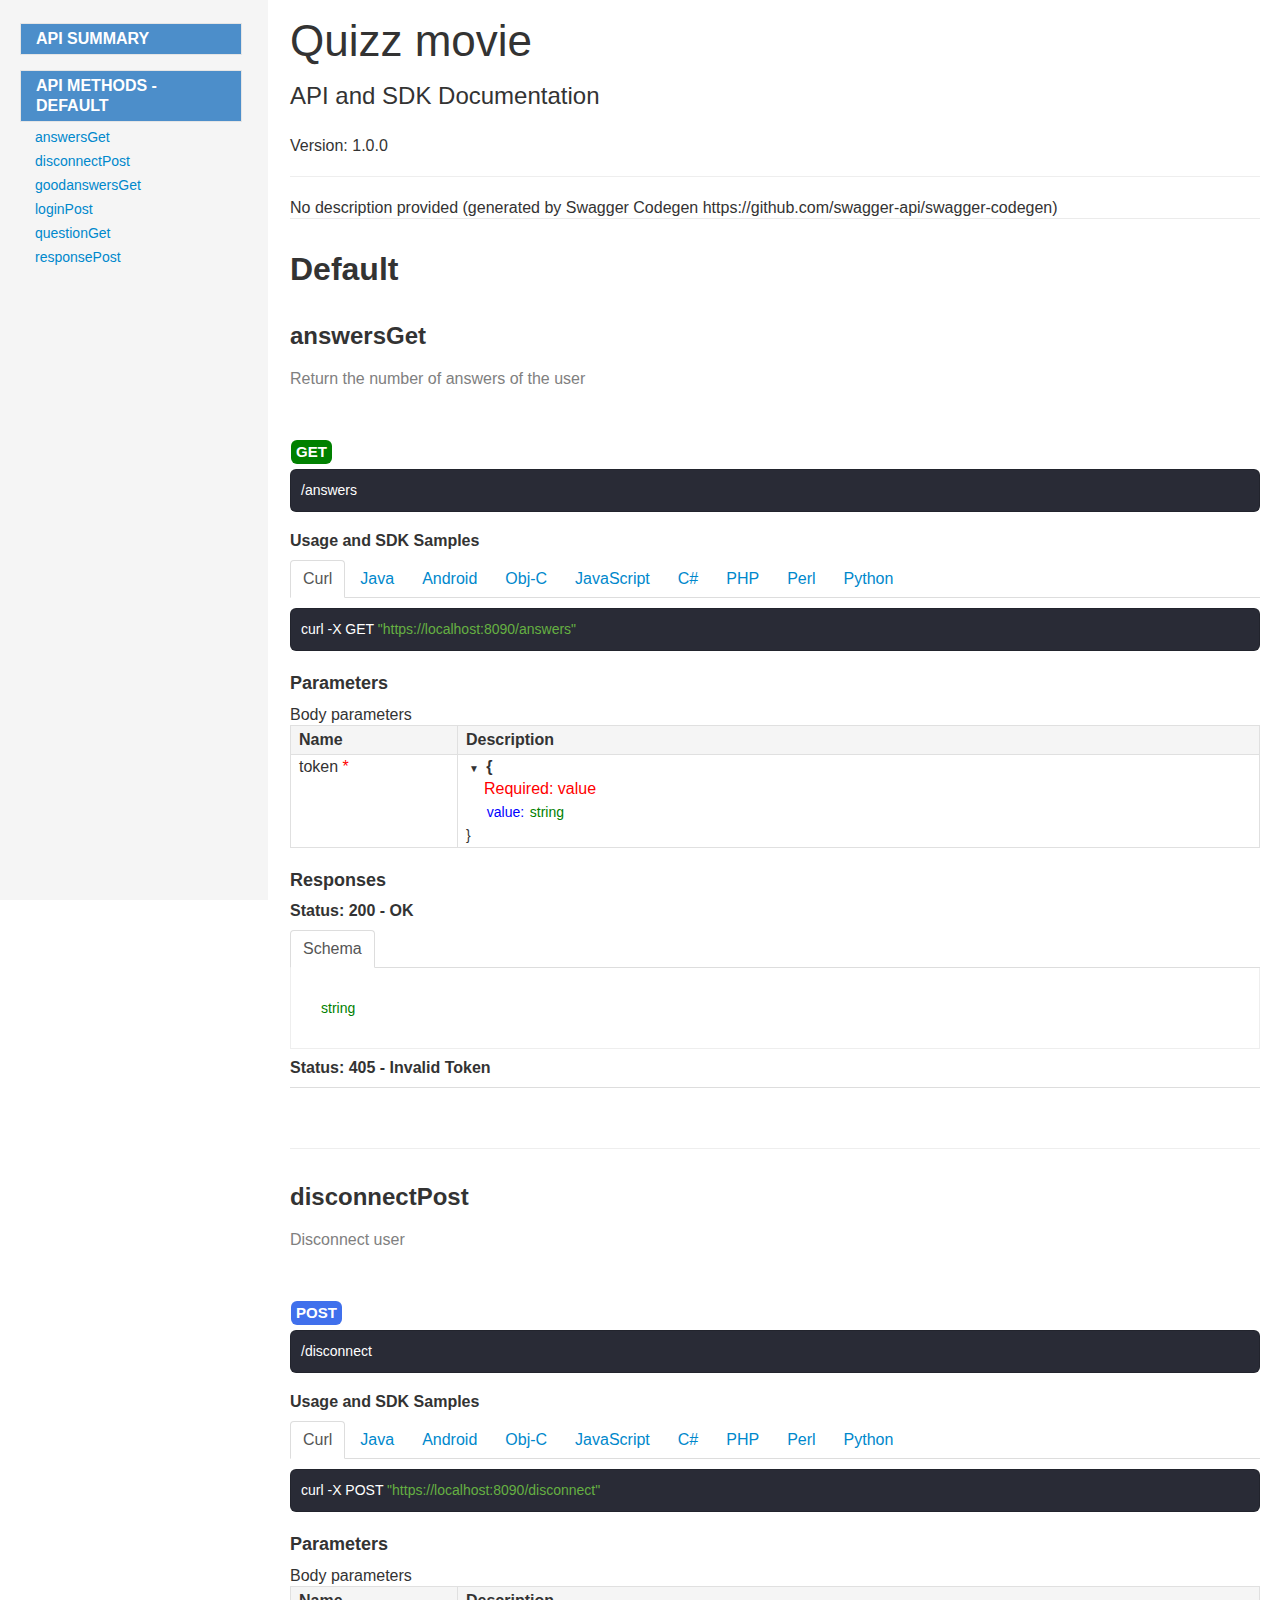
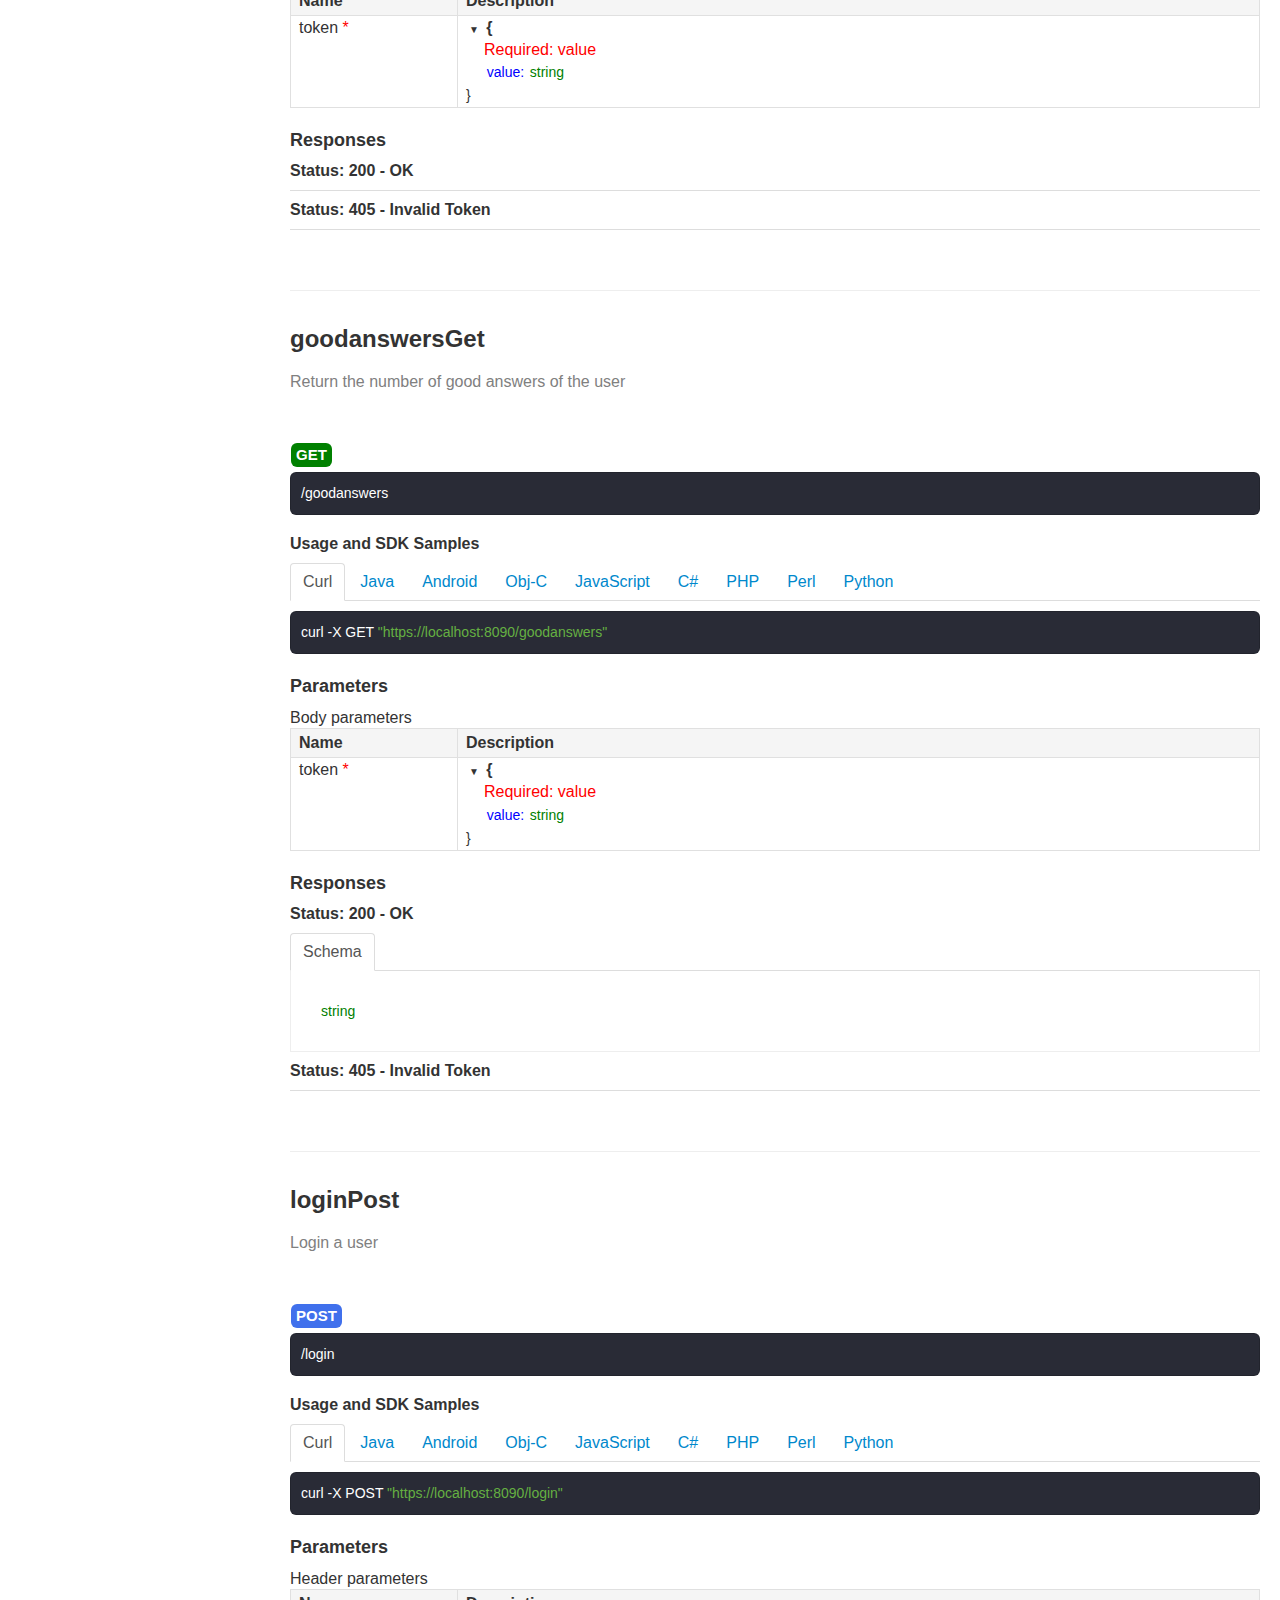
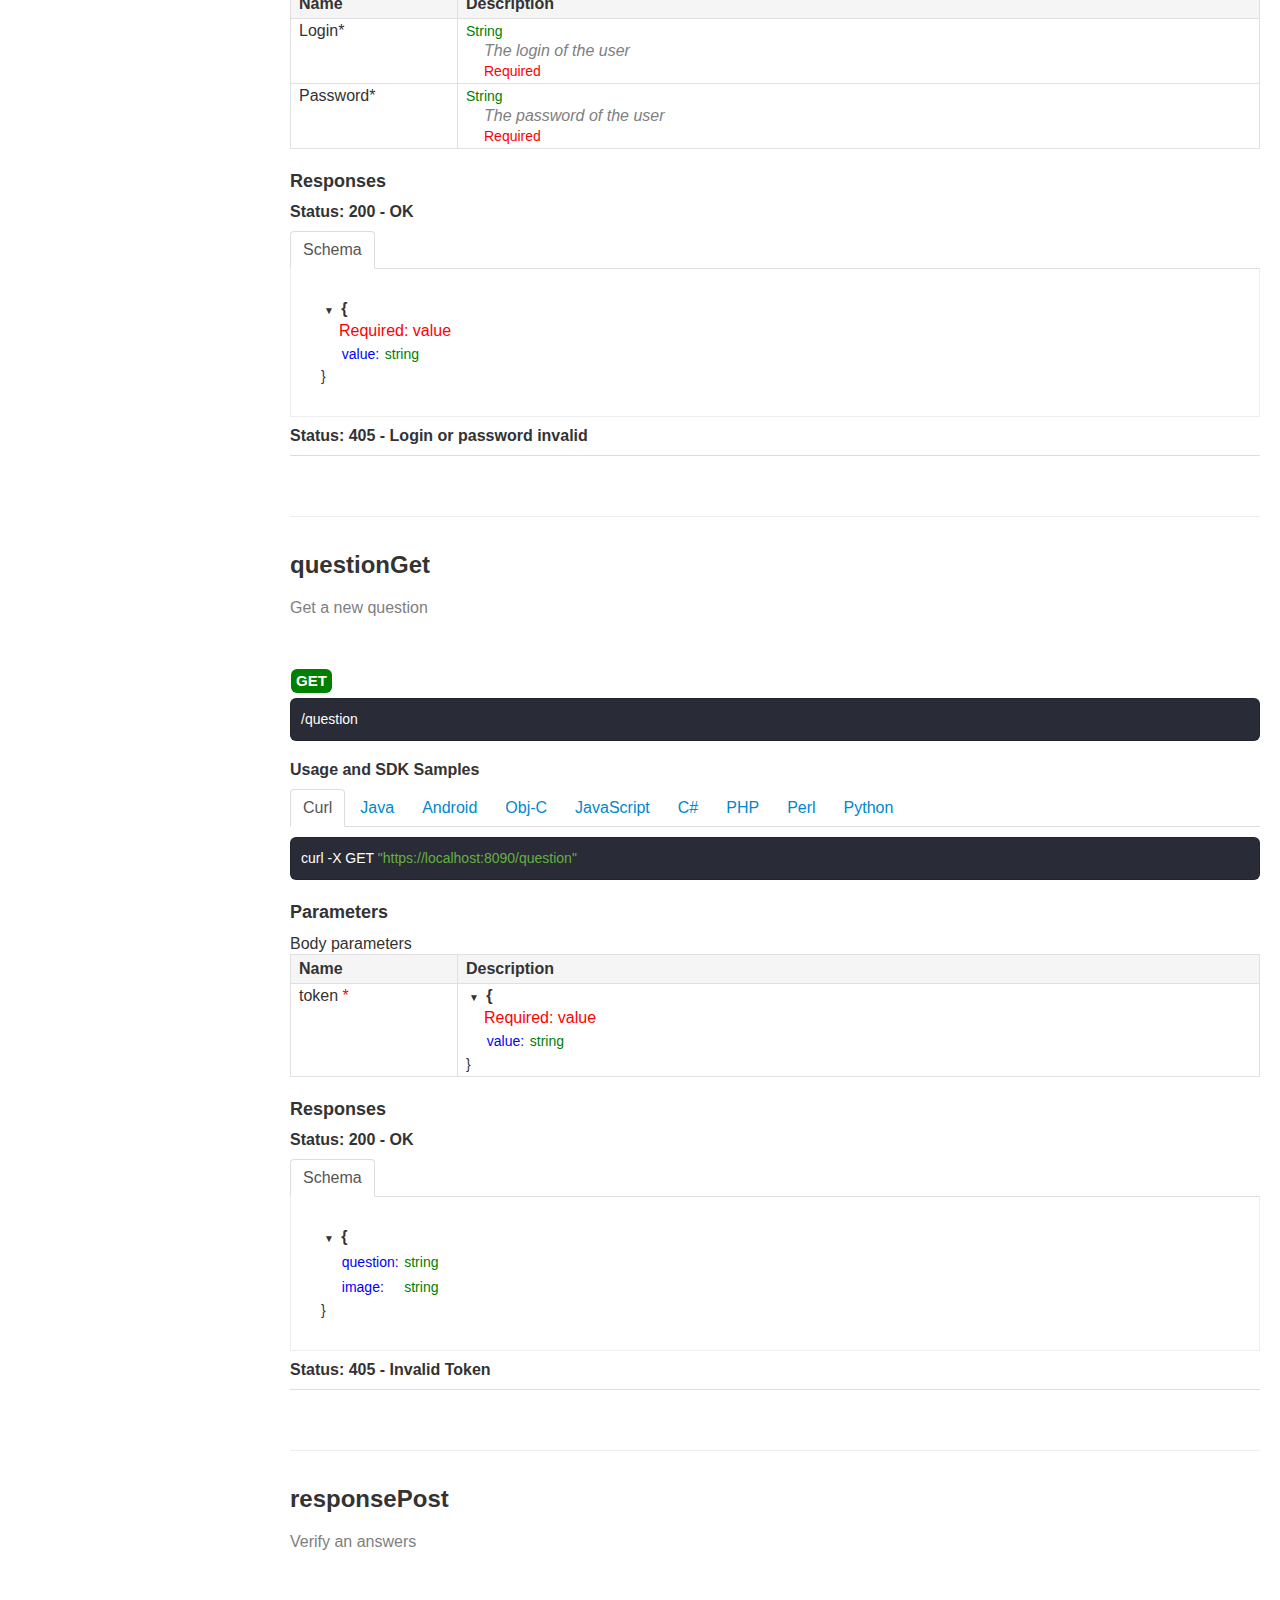
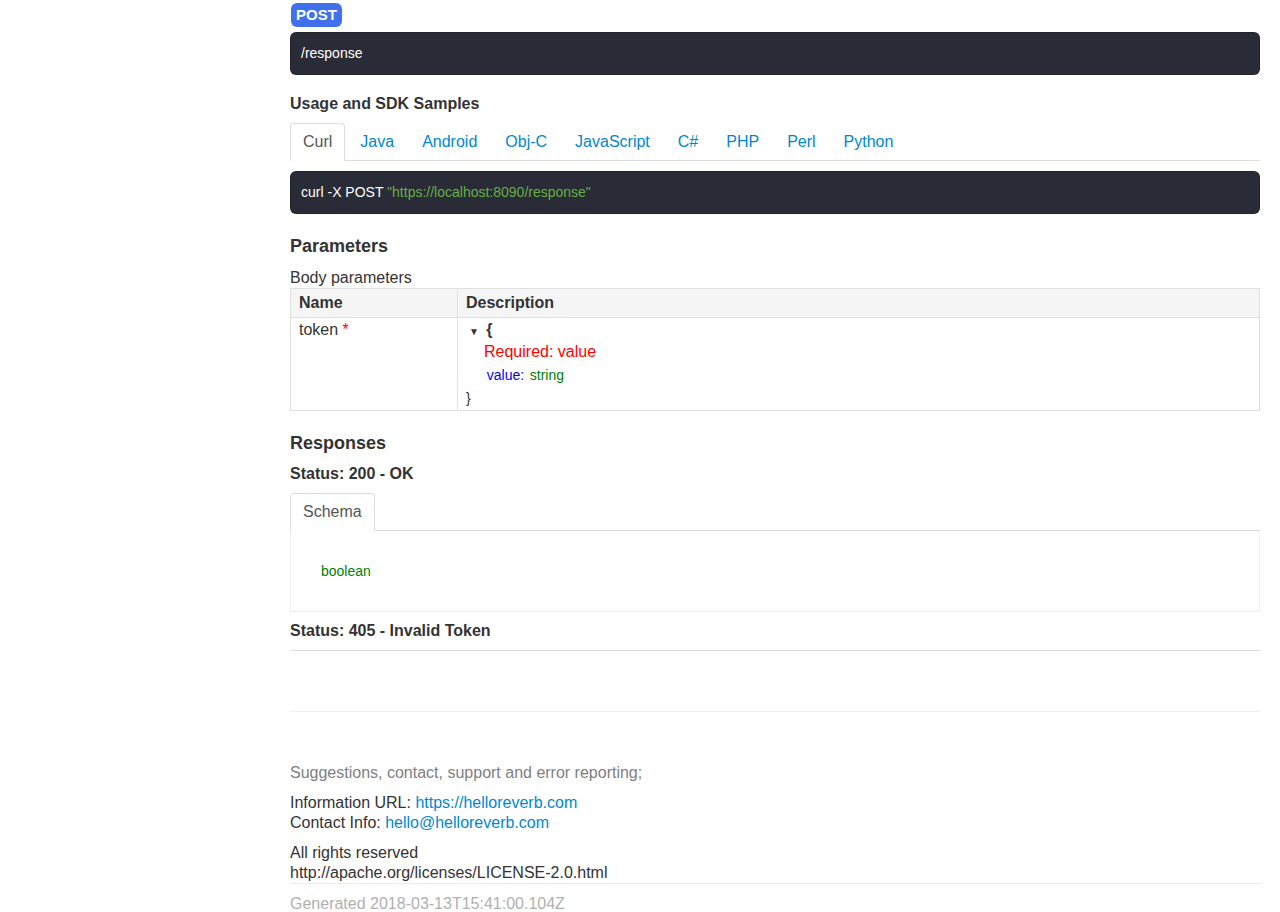
==== doc/index.html @ f4fa7714 "Deploy paul604/quiz-omdb to github.com/paul604/quiz-omdb.git:gh-pages" ====
<!DOCTYPE html>
<html>
<head>
  <meta http-equiv="X-UA-Compatible" content="IE=edge" />
  <title>Quizz movie</title>
  <meta name="viewport" content="width=device-width, initial-scale=1.0">
  <meta http-equiv="Content-Type" content="text/html; charset=UTF-8">
  <meta charset="UTF-8" />
  <script>
/*! jQuery v3.1.0 | (c) jQuery Foundation | jquery.org/license */
!function(a,b){"use strict";"object"==typeof module&&"object"==typeof module.exports?module.exports=a.document?b(a,!0):function(a){if(!a.document)throw new Error("jQuery requires a window with a document");return b(a)}:b(a)}("undefined"!=typeof window?window:this,function(a,b){"use strict";var c=[],d=a.document,e=Object.getPrototypeOf,f=c.slice,g=c.concat,h=c.push,i=c.indexOf,j={},k=j.toString,l=j.hasOwnProperty,m=l.toString,n=m.call(Object),o={};function p(a,b){b=b||d;var c=b.createElement("script");c.text=a,b.head.appendChild(c).parentNode.removeChild(c)}var q="3.1.0",r=function(a,b){return new r.fn.init(a,b)},s=/^[\s\uFEFF\xA0]+|[\s\uFEFF\xA0]+$/g,t=/^-ms-/,u=/-([a-z])/g,v=function(a,b){return b.toUpperCase()};r.fn=r.prototype={jquery:q,constructor:r,length:0,toArray:function(){return f.call(this)},get:function(a){return null!=a?a<0?this[a+this.length]:this[a]:f.call(this)},pushStack:function(a){var b=r.merge(this.constructor(),a);return b.prevObject=this,b},each:function(a){return r.each(this,a)},map:function(a){return this.pushStack(r.map(this,function(b,c){return a.call(b,c,b)}))},slice:function(){return this.pushStack(f.apply(this,arguments))},first:function(){return this.eq(0)},last:function(){return this.eq(-1)},eq:function(a){var b=this.length,c=+a+(a<0?b:0);return this.pushStack(c>=0&&c<b?[this[c]]:[])},end:function(){return this.prevObject||this.constructor()},push:h,sort:c.sort,splice:c.splice},r.extend=r.fn.extend=function(){var a,b,c,d,e,f,g=arguments[0]||{},h=1,i=arguments.length,j=!1;for("boolean"==typeof g&&(j=g,g=arguments[h]||{},h++),"object"==typeof g||r.isFunction(g)||(g={}),h===i&&(g=this,h--);h<i;h++)if(null!=(a=arguments[h]))for(b in a)c=g[b],d=a[b],g!==d&&(j&&d&&(r.isPlainObject(d)||(e=r.isArray(d)))?(e?(e=!1,f=c&&r.isArray(c)?c:[]):f=c&&r.isPlainObject(c)?c:{},g[b]=r.extend(j,f,d)):void 0!==d&&(g[b]=d));return g},r.extend({expando:"jQuery"+(q+Math.random()).replace(/\D/g,""),isReady:!0,error:function(a){throw new Error(a)},noop:function(){},isFunction:function(a){return"function"===r.type(a)},isArray:Array.isArray,isWindow:function(a){return null!=a&&a===a.window},isNumeric:function(a){var b=r.type(a);return("number"===b||"string"===b)&&!isNaN(a-parseFloat(a))},isPlainObject:function(a){var b,c;return!(!a||"[object Object]"!==k.call(a))&&(!(b=e(a))||(c=l.call(b,"constructor")&&b.constructor,"function"==typeof c&&m.call(c)===n))},isEmptyObject:function(a){var b;for(b in a)return!1;return!0},type:function(a){return null==a?a+"":"object"==typeof a||"function"==typeof a?j[k.call(a)]||"object":typeof a},globalEval:function(a){p(a)},camelCase:function(a){return a.replace(t,"ms-").replace(u,v)},nodeName:function(a,b){return a.nodeName&&a.nodeName.toLowerCase()===b.toLowerCase()},each:function(a,b){var c,d=0;if(w(a)){for(c=a.length;d<c;d++)if(b.call(a[d],d,a[d])===!1)break}else for(d in a)if(b.call(a[d],d,a[d])===!1)break;return a},trim:function(a){return null==a?"":(a+"").replace(s,"")},makeArray:function(a,b){var c=b||[];return null!=a&&(w(Object(a))?r.merge(c,"string"==typeof a?[a]:a):h.call(c,a)),c},inArray:function(a,b,c){return null==b?-1:i.call(b,a,c)},merge:function(a,b){for(var c=+b.length,d=0,e=a.length;d<c;d++)a[e++]=b[d];return a.length=e,a},grep:function(a,b,c){for(var d,e=[],f=0,g=a.length,h=!c;f<g;f++)d=!b(a[f],f),d!==h&&e.push(a[f]);return e},map:function(a,b,c){var d,e,f=0,h=[];if(w(a))for(d=a.length;f<d;f++)e=b(a[f],f,c),null!=e&&h.push(e);else for(f in a)e=b(a[f],f,c),null!=e&&h.push(e);return g.apply([],h)},guid:1,proxy:function(a,b){var c,d,e;if("string"==typeof b&&(c=a[b],b=a,a=c),r.isFunction(a))return d=f.call(arguments,2),e=function(){return a.apply(b||this,d.concat(f.call(arguments)))},e.guid=a.guid=a.guid||r.guid++,e},now:Date.now,support:o}),"function"==typeof Symbol&&(r.fn[Symbol.iterator]=c[Symbol.iterator]),r.each("Boolean Number String Function Array Date RegExp Object Error Symbol".split(" "),function(a,b){j["[object "+b+"]"]=b.toLowerCase()});function w(a){var b=!!a&&"length"in a&&a.length,c=r.type(a);return"function"!==c&&!r.isWindow(a)&&("array"===c||0===b||"number"==typeof b&&b>0&&b-1 in a)}var x=function(a){var b,c,d,e,f,g,h,i,j,k,l,m,n,o,p,q,r,s,t,u="sizzle"+1*new Date,v=a.document,w=0,x=0,y=ha(),z=ha(),A=ha(),B=function(a,b){return a===b&&(l=!0),0},C={}.hasOwnProperty,D=[],E=D.pop,F=D.push,G=D.push,H=D.slice,I=function(a,b){for(var c=0,d=a.length;c<d;c++)if(a[c]===b)return c;return-1},J="checked|selected|async|autofocus|autoplay|controls|defer|disabled|hidden|ismap|loop|multiple|open|readonly|required|scoped",K="[\\x20\\t\\r\\n\\f]",L="(?:\\\\.|[\\w-]|[^\0-\\xa0])+",M="\\["+K+"*("+L+")(?:"+K+"*([*^$|!~]?=)"+K+"*(?:'((?:\\\\.|[^\\\\'])*)'|\"((?:\\\\.|[^\\\\\"])*)\"|("+L+"))|)"+K+"*\\]",N=":("+L+")(?:\\((('((?:\\\\.|[^\\\\'])*)'|\"((?:\\\\.|[^\\\\\"])*)\")|((?:\\\\.|[^\\\\()[\\]]|"+M+")*)|.*)\\)|)",O=new RegExp(K+"+","g"),P=new RegExp("^"+K+"+|((?:^|[^\\\\])(?:\\\\.)*)"+K+"+$","g"),Q=new RegExp("^"+K+"*,"+K+"*"),R=new RegExp("^"+K+"*([>+~]|"+K+")"+K+"*"),S=new RegExp("="+K+"*([^\\]'\"]*?)"+K+"*\\]","g"),T=new RegExp(N),U=new RegExp("^"+L+"$"),V={ID:new RegExp("^#("+L+")"),CLASS:new RegExp("^\\.("+L+")"),TAG:new RegExp("^("+L+"|[*])"),ATTR:new RegExp("^"+M),PSEUDO:new RegExp("^"+N),CHILD:new RegExp("^:(only|first|last|nth|nth-last)-(child|of-type)(?:\\("+K+"*(even|odd|(([+-]|)(\\d*)n|)"+K+"*(?:([+-]|)"+K+"*(\\d+)|))"+K+"*\\)|)","i"),bool:new RegExp("^(?:"+J+")$","i"),needsContext:new RegExp("^"+K+"*[>+~]|:(even|odd|eq|gt|lt|nth|first|last)(?:\\("+K+"*((?:-\\d)?\\d*)"+K+"*\\)|)(?=[^-]|$)","i")},W=/^(?:input|select|textarea|button)$/i,X=/^h\d$/i,Y=/^[^{]+\{\s*\[native \w/,Z=/^(?:#([\w-]+)|(\w+)|\.([\w-]+))$/,$=/[+~]/,_=new RegExp("\\\\([\\da-f]{1,6}"+K+"?|("+K+")|.)","ig"),aa=function(a,b,c){var d="0x"+b-65536;return d!==d||c?b:d<0?String.fromCharCode(d+65536):String.fromCharCode(d>>10|55296,1023&d|56320)},ba=/([\0-\x1f\x7f]|^-?\d)|^-$|[^\x80-\uFFFF\w-]/g,ca=function(a,b){return b?"\0"===a?"\ufffd":a.slice(0,-1)+"\\"+a.charCodeAt(a.length-1).toString(16)+" ":"\\"+a},da=function(){m()},ea=ta(function(a){return a.disabled===!0},{dir:"parentNode",next:"legend"});try{G.apply(D=H.call(v.childNodes),v.childNodes),D[v.childNodes.length].nodeType}catch(fa){G={apply:D.length?function(a,b){F.apply(a,H.call(b))}:function(a,b){var c=a.length,d=0;while(a[c++]=b[d++]);a.length=c-1}}}function ga(a,b,d,e){var f,h,j,k,l,o,r,s=b&&b.ownerDocument,w=b?b.nodeType:9;if(d=d||[],"string"!=typeof a||!a||1!==w&&9!==w&&11!==w)return d;if(!e&&((b?b.ownerDocument||b:v)!==n&&m(b),b=b||n,p)){if(11!==w&&(l=Z.exec(a)))if(f=l[1]){if(9===w){if(!(j=b.getElementById(f)))return d;if(j.id===f)return d.push(j),d}else if(s&&(j=s.getElementById(f))&&t(b,j)&&j.id===f)return d.push(j),d}else{if(l[2])return G.apply(d,b.getElementsByTagName(a)),d;if((f=l[3])&&c.getElementsByClassName&&b.getElementsByClassName)return G.apply(d,b.getElementsByClassName(f)),d}if(c.qsa&&!A[a+" "]&&(!q||!q.test(a))){if(1!==w)s=b,r=a;else if("object"!==b.nodeName.toLowerCase()){(k=b.getAttribute("id"))?k=k.replace(ba,ca):b.setAttribute("id",k=u),o=g(a),h=o.length;while(h--)o[h]="#"+k+" "+sa(o[h]);r=o.join(","),s=$.test(a)&&qa(b.parentNode)||b}if(r)try{return G.apply(d,s.querySelectorAll(r)),d}catch(x){}finally{k===u&&b.removeAttribute("id")}}}return i(a.replace(P,"$1"),b,d,e)}function ha(){var a=[];function b(c,e){return a.push(c+" ")>d.cacheLength&&delete b[a.shift()],b[c+" "]=e}return b}function ia(a){return a[u]=!0,a}function ja(a){var b=n.createElement("fieldset");try{return!!a(b)}catch(c){return!1}finally{b.parentNode&&b.parentNode.removeChild(b),b=null}}function ka(a,b){var c=a.split("|"),e=c.length;while(e--)d.attrHandle[c[e]]=b}function la(a,b){var c=b&&a,d=c&&1===a.nodeType&&1===b.nodeType&&a.sourceIndex-b.sourceIndex;if(d)return d;if(c)while(c=c.nextSibling)if(c===b)return-1;return a?1:-1}function ma(a){return function(b){var c=b.nodeName.toLowerCase();return"input"===c&&b.type===a}}function na(a){return function(b){var c=b.nodeName.toLowerCase();return("input"===c||"button"===c)&&b.type===a}}function oa(a){return function(b){return"label"in b&&b.disabled===a||"form"in b&&b.disabled===a||"form"in b&&b.disabled===!1&&(b.isDisabled===a||b.isDisabled!==!a&&("label"in b||!ea(b))!==a)}}function pa(a){return ia(function(b){return b=+b,ia(function(c,d){var e,f=a([],c.length,b),g=f.length;while(g--)c[e=f[g]]&&(c[e]=!(d[e]=c[e]))})})}function qa(a){return a&&"undefined"!=typeof a.getElementsByTagName&&a}c=ga.support={},f=ga.isXML=function(a){var b=a&&(a.ownerDocument||a).documentElement;return!!b&&"HTML"!==b.nodeName},m=ga.setDocument=function(a){var b,e,g=a?a.ownerDocument||a:v;return g!==n&&9===g.nodeType&&g.documentElement?(n=g,o=n.documentElement,p=!f(n),v!==n&&(e=n.defaultView)&&e.top!==e&&(e.addEventListener?e.addEventListener("unload",da,!1):e.attachEvent&&e.attachEvent("onunload",da)),c.attributes=ja(function(a){return a.className="i",!a.getAttribute("className")}),c.getElementsByTagName=ja(function(a){return a.appendChild(n.createComment("")),!a.getElementsByTagName("*").length}),c.getElementsByClassName=Y.test(n.getElementsByClassName),c.getById=ja(function(a){return o.appendChild(a).id=u,!n.getElementsByName||!n.getElementsByName(u).length}),c.getById?(d.find.ID=function(a,b){if("undefined"!=typeof b.getElementById&&p){var c=b.getElementById(a);return c?[c]:[]}},d.filter.ID=function(a){var b=a.replace(_,aa);return function(a){return a.getAttribute("id")===b}}):(delete d.find.ID,d.filter.ID=function(a){var b=a.replace(_,aa);return function(a){var c="undefined"!=typeof a.getAttributeNode&&a.getAttributeNode("id");return c&&c.value===b}}),d.find.TAG=c.getElementsByTagName?function(a,b){return"undefined"!=typeof b.getElementsByTagName?b.getElementsByTagName(a):c.qsa?b.querySelectorAll(a):void 0}:function(a,b){var c,d=[],e=0,f=b.getElementsByTagName(a);if("*"===a){while(c=f[e++])1===c.nodeType&&d.push(c);return d}return f},d.find.CLASS=c.getElementsByClassName&&function(a,b){if("undefined"!=typeof b.getElementsByClassName&&p)return b.getElementsByClassName(a)},r=[],q=[],(c.qsa=Y.test(n.querySelectorAll))&&(ja(function(a){o.appendChild(a).innerHTML="<a id='"+u+"'></a><select id='"+u+"-\r\\' msallowcapture=''><option selected=''></option></select>",a.querySelectorAll("[msallowcapture^='']").length&&q.push("[*^$]="+K+"*(?:''|\"\")"),a.querySelectorAll("[selected]").length||q.push("\\["+K+"*(?:value|"+J+")"),a.querySelectorAll("[id~="+u+"-]").length||q.push("~="),a.querySelectorAll(":checked").length||q.push(":checked"),a.querySelectorAll("a#"+u+"+*").length||q.push(".#.+[+~]")}),ja(function(a){a.innerHTML="<a href='' disabled='disabled'></a><select disabled='disabled'><option/></select>";var b=n.createElement("input");b.setAttribute("type","hidden"),a.appendChild(b).setAttribute("name","D"),a.querySelectorAll("[name=d]").length&&q.push("name"+K+"*[*^$|!~]?="),2!==a.querySelectorAll(":enabled").length&&q.push(":enabled",":disabled"),o.appendChild(a).disabled=!0,2!==a.querySelectorAll(":disabled").length&&q.push(":enabled",":disabled"),a.querySelectorAll("*,:x"),q.push(",.*:")})),(c.matchesSelector=Y.test(s=o.matches||o.webkitMatchesSelector||o.mozMatchesSelector||o.oMatchesSelector||o.msMatchesSelector))&&ja(function(a){c.disconnectedMatch=s.call(a,"*"),s.call(a,"[s!='']:x"),r.push("!=",N)}),q=q.length&&new RegExp(q.join("|")),r=r.length&&new RegExp(r.join("|")),b=Y.test(o.compareDocumentPosition),t=b||Y.test(o.contains)?function(a,b){var c=9===a.nodeType?a.documentElement:a,d=b&&b.parentNode;return a===d||!(!d||1!==d.nodeType||!(c.contains?c.contains(d):a.compareDocumentPosition&&16&a.compareDocumentPosition(d)))}:function(a,b){if(b)while(b=b.parentNode)if(b===a)return!0;return!1},B=b?function(a,b){if(a===b)return l=!0,0;var d=!a.compareDocumentPosition-!b.compareDocumentPosition;return d?d:(d=(a.ownerDocument||a)===(b.ownerDocument||b)?a.compareDocumentPosition(b):1,1&d||!c.sortDetached&&b.compareDocumentPosition(a)===d?a===n||a.ownerDocument===v&&t(v,a)?-1:b===n||b.ownerDocument===v&&t(v,b)?1:k?I(k,a)-I(k,b):0:4&d?-1:1)}:function(a,b){if(a===b)return l=!0,0;var c,d=0,e=a.parentNode,f=b.parentNode,g=[a],h=[b];if(!e||!f)return a===n?-1:b===n?1:e?-1:f?1:k?I(k,a)-I(k,b):0;if(e===f)return la(a,b);c=a;while(c=c.parentNode)g.unshift(c);c=b;while(c=c.parentNode)h.unshift(c);while(g[d]===h[d])d++;return d?la(g[d],h[d]):g[d]===v?-1:h[d]===v?1:0},n):n},ga.matches=function(a,b){return ga(a,null,null,b)},ga.matchesSelector=function(a,b){if((a.ownerDocument||a)!==n&&m(a),b=b.replace(S,"='$1']"),c.matchesSelector&&p&&!A[b+" "]&&(!r||!r.test(b))&&(!q||!q.test(b)))try{var d=s.call(a,b);if(d||c.disconnectedMatch||a.document&&11!==a.document.nodeType)return d}catch(e){}return ga(b,n,null,[a]).length>0},ga.contains=function(a,b){return(a.ownerDocument||a)!==n&&m(a),t(a,b)},ga.attr=function(a,b){(a.ownerDocument||a)!==n&&m(a);var e=d.attrHandle[b.toLowerCase()],f=e&&C.call(d.attrHandle,b.toLowerCase())?e(a,b,!p):void 0;return void 0!==f?f:c.attributes||!p?a.getAttribute(b):(f=a.getAttributeNode(b))&&f.specified?f.value:null},ga.escape=function(a){return(a+"").replace(ba,ca)},ga.error=function(a){throw new Error("Syntax error, unrecognized expression: "+a)},ga.uniqueSort=function(a){var b,d=[],e=0,f=0;if(l=!c.detectDuplicates,k=!c.sortStable&&a.slice(0),a.sort(B),l){while(b=a[f++])b===a[f]&&(e=d.push(f));while(e--)a.splice(d[e],1)}return k=null,a},e=ga.getText=function(a){var b,c="",d=0,f=a.nodeType;if(f){if(1===f||9===f||11===f){if("string"==typeof a.textContent)return a.textContent;for(a=a.firstChild;a;a=a.nextSibling)c+=e(a)}else if(3===f||4===f)return a.nodeValue}else while(b=a[d++])c+=e(b);return c},d=ga.selectors={cacheLength:50,createPseudo:ia,match:V,attrHandle:{},find:{},relative:{">":{dir:"parentNode",first:!0}," ":{dir:"parentNode"},"+":{dir:"previousSibling",first:!0},"~":{dir:"previousSibling"}},preFilter:{ATTR:function(a){return a[1]=a[1].replace(_,aa),a[3]=(a[3]||a[4]||a[5]||"").replace(_,aa),"~="===a[2]&&(a[3]=" "+a[3]+" "),a.slice(0,4)},CHILD:function(a){return a[1]=a[1].toLowerCase(),"nth"===a[1].slice(0,3)?(a[3]||ga.error(a[0]),a[4]=+(a[4]?a[5]+(a[6]||1):2*("even"===a[3]||"odd"===a[3])),a[5]=+(a[7]+a[8]||"odd"===a[3])):a[3]&&ga.error(a[0]),a},PSEUDO:function(a){var b,c=!a[6]&&a[2];return V.CHILD.test(a[0])?null:(a[3]?a[2]=a[4]||a[5]||"":c&&T.test(c)&&(b=g(c,!0))&&(b=c.indexOf(")",c.length-b)-c.length)&&(a[0]=a[0].slice(0,b),a[2]=c.slice(0,b)),a.slice(0,3))}},filter:{TAG:function(a){var b=a.replace(_,aa).toLowerCase();return"*"===a?function(){return!0}:function(a){return a.nodeName&&a.nodeName.toLowerCase()===b}},CLASS:function(a){var b=y[a+" "];return b||(b=new RegExp("(^|"+K+")"+a+"("+K+"|$)"))&&y(a,function(a){return b.test("string"==typeof a.className&&a.className||"undefined"!=typeof a.getAttribute&&a.getAttribute("class")||"")})},ATTR:function(a,b,c){return function(d){var e=ga.attr(d,a);return null==e?"!="===b:!b||(e+="","="===b?e===c:"!="===b?e!==c:"^="===b?c&&0===e.indexOf(c):"*="===b?c&&e.indexOf(c)>-1:"$="===b?c&&e.slice(-c.length)===c:"~="===b?(" "+e.replace(O," ")+" ").indexOf(c)>-1:"|="===b&&(e===c||e.slice(0,c.length+1)===c+"-"))}},CHILD:function(a,b,c,d,e){var f="nth"!==a.slice(0,3),g="last"!==a.slice(-4),h="of-type"===b;return 1===d&&0===e?function(a){return!!a.parentNode}:function(b,c,i){var j,k,l,m,n,o,p=f!==g?"nextSibling":"previousSibling",q=b.parentNode,r=h&&b.nodeName.toLowerCase(),s=!i&&!h,t=!1;if(q){if(f){while(p){m=b;while(m=m[p])if(h?m.nodeName.toLowerCase()===r:1===m.nodeType)return!1;o=p="only"===a&&!o&&"nextSibling"}return!0}if(o=[g?q.firstChild:q.lastChild],g&&s){m=q,l=m[u]||(m[u]={}),k=l[m.uniqueID]||(l[m.uniqueID]={}),j=k[a]||[],n=j[0]===w&&j[1],t=n&&j[2],m=n&&q.childNodes[n];while(m=++n&&m&&m[p]||(t=n=0)||o.pop())if(1===m.nodeType&&++t&&m===b){k[a]=[w,n,t];break}}else if(s&&(m=b,l=m[u]||(m[u]={}),k=l[m.uniqueID]||(l[m.uniqueID]={}),j=k[a]||[],n=j[0]===w&&j[1],t=n),t===!1)while(m=++n&&m&&m[p]||(t=n=0)||o.pop())if((h?m.nodeName.toLowerCase()===r:1===m.nodeType)&&++t&&(s&&(l=m[u]||(m[u]={}),k=l[m.uniqueID]||(l[m.uniqueID]={}),k[a]=[w,t]),m===b))break;return t-=e,t===d||t%d===0&&t/d>=0}}},PSEUDO:function(a,b){var c,e=d.pseudos[a]||d.setFilters[a.toLowerCase()]||ga.error("unsupported pseudo: "+a);return e[u]?e(b):e.length>1?(c=[a,a,"",b],d.setFilters.hasOwnProperty(a.toLowerCase())?ia(function(a,c){var d,f=e(a,b),g=f.length;while(g--)d=I(a,f[g]),a[d]=!(c[d]=f[g])}):function(a){return e(a,0,c)}):e}},pseudos:{not:ia(function(a){var b=[],c=[],d=h(a.replace(P,"$1"));return d[u]?ia(function(a,b,c,e){var f,g=d(a,null,e,[]),h=a.length;while(h--)(f=g[h])&&(a[h]=!(b[h]=f))}):function(a,e,f){return b[0]=a,d(b,null,f,c),b[0]=null,!c.pop()}}),has:ia(function(a){return function(b){return ga(a,b).length>0}}),contains:ia(function(a){return a=a.replace(_,aa),function(b){return(b.textContent||b.innerText||e(b)).indexOf(a)>-1}}),lang:ia(function(a){return U.test(a||"")||ga.error("unsupported lang: "+a),a=a.replace(_,aa).toLowerCase(),function(b){var c;do if(c=p?b.lang:b.getAttribute("xml:lang")||b.getAttribute("lang"))return c=c.toLowerCase(),c===a||0===c.indexOf(a+"-");while((b=b.parentNode)&&1===b.nodeType);return!1}}),target:function(b){var c=a.location&&a.location.hash;return c&&c.slice(1)===b.id},root:function(a){return a===o},focus:function(a){return a===n.activeElement&&(!n.hasFocus||n.hasFocus())&&!!(a.type||a.href||~a.tabIndex)},enabled:oa(!1),disabled:oa(!0),checked:function(a){var b=a.nodeName.toLowerCase();return"input"===b&&!!a.checked||"option"===b&&!!a.selected},selected:function(a){return a.parentNode&&a.parentNode.selectedIndex,a.selected===!0},empty:function(a){for(a=a.firstChild;a;a=a.nextSibling)if(a.nodeType<6)return!1;return!0},parent:function(a){return!d.pseudos.empty(a)},header:function(a){return X.test(a.nodeName)},input:function(a){return W.test(a.nodeName)},button:function(a){var b=a.nodeName.toLowerCase();return"input"===b&&"button"===a.type||"button"===b},text:function(a){var b;return"input"===a.nodeName.toLowerCase()&&"text"===a.type&&(null==(b=a.getAttribute("type"))||"text"===b.toLowerCase())},first:pa(function(){return[0]}),last:pa(function(a,b){return[b-1]}),eq:pa(function(a,b,c){return[c<0?c+b:c]}),even:pa(function(a,b){for(var c=0;c<b;c+=2)a.push(c);return a}),odd:pa(function(a,b){for(var c=1;c<b;c+=2)a.push(c);return a}),lt:pa(function(a,b,c){for(var d=c<0?c+b:c;--d>=0;)a.push(d);return a}),gt:pa(function(a,b,c){for(var d=c<0?c+b:c;++d<b;)a.push(d);return a})}},d.pseudos.nth=d.pseudos.eq;for(b in{radio:!0,checkbox:!0,file:!0,password:!0,image:!0})d.pseudos[b]=ma(b);for(b in{submit:!0,reset:!0})d.pseudos[b]=na(b);function ra(){}ra.prototype=d.filters=d.pseudos,d.setFilters=new ra,g=ga.tokenize=function(a,b){var c,e,f,g,h,i,j,k=z[a+" "];if(k)return b?0:k.slice(0);h=a,i=[],j=d.preFilter;while(h){c&&!(e=Q.exec(h))||(e&&(h=h.slice(e[0].length)||h),i.push(f=[])),c=!1,(e=R.exec(h))&&(c=e.shift(),f.push({value:c,type:e[0].replace(P," ")}),h=h.slice(c.length));for(g in d.filter)!(e=V[g].exec(h))||j[g]&&!(e=j[g](e))||(c=e.shift(),f.push({value:c,type:g,matches:e}),h=h.slice(c.length));if(!c)break}return b?h.length:h?ga.error(a):z(a,i).slice(0)};function sa(a){for(var b=0,c=a.length,d="";b<c;b++)d+=a[b].value;return d}function ta(a,b,c){var d=b.dir,e=b.next,f=e||d,g=c&&"parentNode"===f,h=x++;return b.first?function(b,c,e){while(b=b[d])if(1===b.nodeType||g)return a(b,c,e)}:function(b,c,i){var j,k,l,m=[w,h];if(i){while(b=b[d])if((1===b.nodeType||g)&&a(b,c,i))return!0}else while(b=b[d])if(1===b.nodeType||g)if(l=b[u]||(b[u]={}),k=l[b.uniqueID]||(l[b.uniqueID]={}),e&&e===b.nodeName.toLowerCase())b=b[d]||b;else{if((j=k[f])&&j[0]===w&&j[1]===h)return m[2]=j[2];if(k[f]=m,m[2]=a(b,c,i))return!0}}}function ua(a){return a.length>1?function(b,c,d){var e=a.length;while(e--)if(!a[e](b,c,d))return!1;return!0}:a[0]}function va(a,b,c){for(var d=0,e=b.length;d<e;d++)ga(a,b[d],c);return c}function wa(a,b,c,d,e){for(var f,g=[],h=0,i=a.length,j=null!=b;h<i;h++)(f=a[h])&&(c&&!c(f,d,e)||(g.push(f),j&&b.push(h)));return g}function xa(a,b,c,d,e,f){return d&&!d[u]&&(d=xa(d)),e&&!e[u]&&(e=xa(e,f)),ia(function(f,g,h,i){var j,k,l,m=[],n=[],o=g.length,p=f||va(b||"*",h.nodeType?[h]:h,[]),q=!a||!f&&b?p:wa(p,m,a,h,i),r=c?e||(f?a:o||d)?[]:g:q;if(c&&c(q,r,h,i),d){j=wa(r,n),d(j,[],h,i),k=j.length;while(k--)(l=j[k])&&(r[n[k]]=!(q[n[k]]=l))}if(f){if(e||a){if(e){j=[],k=r.length;while(k--)(l=r[k])&&j.push(q[k]=l);e(null,r=[],j,i)}k=r.length;while(k--)(l=r[k])&&(j=e?I(f,l):m[k])>-1&&(f[j]=!(g[j]=l))}}else r=wa(r===g?r.splice(o,r.length):r),e?e(null,g,r,i):G.apply(g,r)})}function ya(a){for(var b,c,e,f=a.length,g=d.relative[a[0].type],h=g||d.relative[" "],i=g?1:0,k=ta(function(a){return a===b},h,!0),l=ta(function(a){return I(b,a)>-1},h,!0),m=[function(a,c,d){var e=!g&&(d||c!==j)||((b=c).nodeType?k(a,c,d):l(a,c,d));return b=null,e}];i<f;i++)if(c=d.relative[a[i].type])m=[ta(ua(m),c)];else{if(c=d.filter[a[i].type].apply(null,a[i].matches),c[u]){for(e=++i;e<f;e++)if(d.relative[a[e].type])break;return xa(i>1&&ua(m),i>1&&sa(a.slice(0,i-1).concat({value:" "===a[i-2].type?"*":""})).replace(P,"$1"),c,i<e&&ya(a.slice(i,e)),e<f&&ya(a=a.slice(e)),e<f&&sa(a))}m.push(c)}return ua(m)}function za(a,b){var c=b.length>0,e=a.length>0,f=function(f,g,h,i,k){var l,o,q,r=0,s="0",t=f&&[],u=[],v=j,x=f||e&&d.find.TAG("*",k),y=w+=null==v?1:Math.random()||.1,z=x.length;for(k&&(j=g===n||g||k);s!==z&&null!=(l=x[s]);s++){if(e&&l){o=0,g||l.ownerDocument===n||(m(l),h=!p);while(q=a[o++])if(q(l,g||n,h)){i.push(l);break}k&&(w=y)}c&&((l=!q&&l)&&r--,f&&t.push(l))}if(r+=s,c&&s!==r){o=0;while(q=b[o++])q(t,u,g,h);if(f){if(r>0)while(s--)t[s]||u[s]||(u[s]=E.call(i));u=wa(u)}G.apply(i,u),k&&!f&&u.length>0&&r+b.length>1&&ga.uniqueSort(i)}return k&&(w=y,j=v),t};return c?ia(f):f}return h=ga.compile=function(a,b){var c,d=[],e=[],f=A[a+" "];if(!f){b||(b=g(a)),c=b.length;while(c--)f=ya(b[c]),f[u]?d.push(f):e.push(f);f=A(a,za(e,d)),f.selector=a}return f},i=ga.select=function(a,b,e,f){var i,j,k,l,m,n="function"==typeof a&&a,o=!f&&g(a=n.selector||a);if(e=e||[],1===o.length){if(j=o[0]=o[0].slice(0),j.length>2&&"ID"===(k=j[0]).type&&c.getById&&9===b.nodeType&&p&&d.relative[j[1].type]){if(b=(d.find.ID(k.matches[0].replace(_,aa),b)||[])[0],!b)return e;n&&(b=b.parentNode),a=a.slice(j.shift().value.length)}i=V.needsContext.test(a)?0:j.length;while(i--){if(k=j[i],d.relative[l=k.type])break;if((m=d.find[l])&&(f=m(k.matches[0].replace(_,aa),$.test(j[0].type)&&qa(b.parentNode)||b))){if(j.splice(i,1),a=f.length&&sa(j),!a)return G.apply(e,f),e;break}}}return(n||h(a,o))(f,b,!p,e,!b||$.test(a)&&qa(b.parentNode)||b),e},c.sortStable=u.split("").sort(B).join("")===u,c.detectDuplicates=!!l,m(),c.sortDetached=ja(function(a){return 1&a.compareDocumentPosition(n.createElement("fieldset"))}),ja(function(a){return a.innerHTML="<a href='#'></a>","#"===a.firstChild.getAttribute("href")})||ka("type|href|height|width",function(a,b,c){if(!c)return a.getAttribute(b,"type"===b.toLowerCase()?1:2)}),c.attributes&&ja(function(a){return a.innerHTML="<input/>",a.firstChild.setAttribute("value",""),""===a.firstChild.getAttribute("value")})||ka("value",function(a,b,c){if(!c&&"input"===a.nodeName.toLowerCase())return a.defaultValue}),ja(function(a){return null==a.getAttribute("disabled")})||ka(J,function(a,b,c){var d;if(!c)return a[b]===!0?b.toLowerCase():(d=a.getAttributeNode(b))&&d.specified?d.value:null}),ga}(a);r.find=x,r.expr=x.selectors,r.expr[":"]=r.expr.pseudos,r.uniqueSort=r.unique=x.uniqueSort,r.text=x.getText,r.isXMLDoc=x.isXML,r.contains=x.contains,r.escapeSelector=x.escape;var y=function(a,b,c){var d=[],e=void 0!==c;while((a=a[b])&&9!==a.nodeType)if(1===a.nodeType){if(e&&r(a).is(c))break;d.push(a)}return d},z=function(a,b){for(var c=[];a;a=a.nextSibling)1===a.nodeType&&a!==b&&c.push(a);return c},A=r.expr.match.needsContext,B=/^<([a-z][^\/\0>:\x20\t\r\n\f]*)[\x20\t\r\n\f]*\/?>(?:<\/\1>|)$/i,C=/^.[^:#\[\.,]*$/;function D(a,b,c){if(r.isFunction(b))return r.grep(a,function(a,d){return!!b.call(a,d,a)!==c});if(b.nodeType)return r.grep(a,function(a){return a===b!==c});if("string"==typeof b){if(C.test(b))return r.filter(b,a,c);b=r.filter(b,a)}return r.grep(a,function(a){return i.call(b,a)>-1!==c&&1===a.nodeType})}r.filter=function(a,b,c){var d=b[0];return c&&(a=":not("+a+")"),1===b.length&&1===d.nodeType?r.find.matchesSelector(d,a)?[d]:[]:r.find.matches(a,r.grep(b,function(a){return 1===a.nodeType}))},r.fn.extend({find:function(a){var b,c,d=this.length,e=this;if("string"!=typeof a)return this.pushStack(r(a).filter(function(){for(b=0;b<d;b++)if(r.contains(e[b],this))return!0}));for(c=this.pushStack([]),b=0;b<d;b++)r.find(a,e[b],c);return d>1?r.uniqueSort(c):c},filter:function(a){return this.pushStack(D(this,a||[],!1))},not:function(a){return this.pushStack(D(this,a||[],!0))},is:function(a){return!!D(this,"string"==typeof a&&A.test(a)?r(a):a||[],!1).length}});var E,F=/^(?:\s*(<[\w\W]+>)[^>]*|#([\w-]+))$/,G=r.fn.init=function(a,b,c){var e,f;if(!a)return this;if(c=c||E,"string"==typeof a){if(e="<"===a[0]&&">"===a[a.length-1]&&a.length>=3?[null,a,null]:F.exec(a),!e||!e[1]&&b)return!b||b.jquery?(b||c).find(a):this.constructor(b).find(a);if(e[1]){if(b=b instanceof r?b[0]:b,r.merge(this,r.parseHTML(e[1],b&&b.nodeType?b.ownerDocument||b:d,!0)),B.test(e[1])&&r.isPlainObject(b))for(e in b)r.isFunction(this[e])?this[e](b[e]):this.attr(e,b[e]);return this}return f=d.getElementById(e[2]),f&&(this[0]=f,this.length=1),this}return a.nodeType?(this[0]=a,this.length=1,this):r.isFunction(a)?void 0!==c.ready?c.ready(a):a(r):r.makeArray(a,this)};G.prototype=r.fn,E=r(d);var H=/^(?:parents|prev(?:Until|All))/,I={children:!0,contents:!0,next:!0,prev:!0};r.fn.extend({has:function(a){var b=r(a,this),c=b.length;return this.filter(function(){for(var a=0;a<c;a++)if(r.contains(this,b[a]))return!0})},closest:function(a,b){var c,d=0,e=this.length,f=[],g="string"!=typeof a&&r(a);if(!A.test(a))for(;d<e;d++)for(c=this[d];c&&c!==b;c=c.parentNode)if(c.nodeType<11&&(g?g.index(c)>-1:1===c.nodeType&&r.find.matchesSelector(c,a))){f.push(c);break}return this.pushStack(f.length>1?r.uniqueSort(f):f)},index:function(a){return a?"string"==typeof a?i.call(r(a),this[0]):i.call(this,a.jquery?a[0]:a):this[0]&&this[0].parentNode?this.first().prevAll().length:-1},add:function(a,b){return this.pushStack(r.uniqueSort(r.merge(this.get(),r(a,b))))},addBack:function(a){return this.add(null==a?this.prevObject:this.prevObject.filter(a))}});function J(a,b){while((a=a[b])&&1!==a.nodeType);return a}r.each({parent:function(a){var b=a.parentNode;return b&&11!==b.nodeType?b:null},parents:function(a){return y(a,"parentNode")},parentsUntil:function(a,b,c){return y(a,"parentNode",c)},next:function(a){return J(a,"nextSibling")},prev:function(a){return J(a,"previousSibling")},nextAll:function(a){return y(a,"nextSibling")},prevAll:function(a){return y(a,"previousSibling")},nextUntil:function(a,b,c){return y(a,"nextSibling",c)},prevUntil:function(a,b,c){return y(a,"previousSibling",c)},siblings:function(a){return z((a.parentNode||{}).firstChild,a)},children:function(a){return z(a.firstChild)},contents:function(a){return a.contentDocument||r.merge([],a.childNodes)}},function(a,b){r.fn[a]=function(c,d){var e=r.map(this,b,c);return"Until"!==a.slice(-5)&&(d=c),d&&"string"==typeof d&&(e=r.filter(d,e)),this.length>1&&(I[a]||r.uniqueSort(e),H.test(a)&&e.reverse()),this.pushStack(e)}});var K=/\S+/g;function L(a){var b={};return r.each(a.match(K)||[],function(a,c){b[c]=!0}),b}r.Callbacks=function(a){a="string"==typeof a?L(a):r.extend({},a);var b,c,d,e,f=[],g=[],h=-1,i=function(){for(e=a.once,d=b=!0;g.length;h=-1){c=g.shift();while(++h<f.length)f[h].apply(c[0],c[1])===!1&&a.stopOnFalse&&(h=f.length,c=!1)}a.memory||(c=!1),b=!1,e&&(f=c?[]:"")},j={add:function(){return f&&(c&&!b&&(h=f.length-1,g.push(c)),function d(b){r.each(b,function(b,c){r.isFunction(c)?a.unique&&j.has(c)||f.push(c):c&&c.length&&"string"!==r.type(c)&&d(c)})}(arguments),c&&!b&&i()),this},remove:function(){return r.each(arguments,function(a,b){var c;while((c=r.inArray(b,f,c))>-1)f.splice(c,1),c<=h&&h--}),this},has:function(a){return a?r.inArray(a,f)>-1:f.length>0},empty:function(){return f&&(f=[]),this},disable:function(){return e=g=[],f=c="",this},disabled:function(){return!f},lock:function(){return e=g=[],c||b||(f=c=""),this},locked:function(){return!!e},fireWith:function(a,c){return e||(c=c||[],c=[a,c.slice?c.slice():c],g.push(c),b||i()),this},fire:function(){return j.fireWith(this,arguments),this},fired:function(){return!!d}};return j};function M(a){return a}function N(a){throw a}function O(a,b,c){var d;try{a&&r.isFunction(d=a.promise)?d.call(a).done(b).fail(c):a&&r.isFunction(d=a.then)?d.call(a,b,c):b.call(void 0,a)}catch(a){c.call(void 0,a)}}r.extend({Deferred:function(b){var c=[["notify","progress",r.Callbacks("memory"),r.Callbacks("memory"),2],["resolve","done",r.Callbacks("once memory"),r.Callbacks("once memory"),0,"resolved"],["reject","fail",r.Callbacks("once memory"),r.Callbacks("once memory"),1,"rejected"]],d="pending",e={state:function(){return d},always:function(){return f.done(arguments).fail(arguments),this},"catch":function(a){return e.then(null,a)},pipe:function(){var a=arguments;return r.Deferred(function(b){r.each(c,function(c,d){var e=r.isFunction(a[d[4]])&&a[d[4]];f[d[1]](function(){var a=e&&e.apply(this,arguments);a&&r.isFunction(a.promise)?a.promise().progress(b.notify).done(b.resolve).fail(b.reject):b[d[0]+"With"](this,e?[a]:arguments)})}),a=null}).promise()},then:function(b,d,e){var f=0;function g(b,c,d,e){return function(){var h=this,i=arguments,j=function(){var a,j;if(!(b<f)){if(a=d.apply(h,i),a===c.promise())throw new TypeError("Thenable self-resolution");j=a&&("object"==typeof a||"function"==typeof a)&&a.then,r.isFunction(j)?e?j.call(a,g(f,c,M,e),g(f,c,N,e)):(f++,j.call(a,g(f,c,M,e),g(f,c,N,e),g(f,c,M,c.notifyWith))):(d!==M&&(h=void 0,i=[a]),(e||c.resolveWith)(h,i))}},k=e?j:function(){try{j()}catch(a){r.Deferred.exceptionHook&&r.Deferred.exceptionHook(a,k.stackTrace),b+1>=f&&(d!==N&&(h=void 0,i=[a]),c.rejectWith(h,i))}};b?k():(r.Deferred.getStackHook&&(k.stackTrace=r.Deferred.getStackHook()),a.setTimeout(k))}}return r.Deferred(function(a){c[0][3].add(g(0,a,r.isFunction(e)?e:M,a.notifyWith)),c[1][3].add(g(0,a,r.isFunction(b)?b:M)),c[2][3].add(g(0,a,r.isFunction(d)?d:N))}).promise()},promise:function(a){return null!=a?r.extend(a,e):e}},f={};return r.each(c,function(a,b){var g=b[2],h=b[5];e[b[1]]=g.add,h&&g.add(function(){d=h},c[3-a][2].disable,c[0][2].lock),g.add(b[3].fire),f[b[0]]=function(){return f[b[0]+"With"](this===f?void 0:this,arguments),this},f[b[0]+"With"]=g.fireWith}),e.promise(f),b&&b.call(f,f),f},when:function(a){var b=arguments.length,c=b,d=Array(c),e=f.call(arguments),g=r.Deferred(),h=function(a){return function(c){d[a]=this,e[a]=arguments.length>1?f.call(arguments):c,--b||g.resolveWith(d,e)}};if(b<=1&&(O(a,g.done(h(c)).resolve,g.reject),"pending"===g.state()||r.isFunction(e[c]&&e[c].then)))return g.then();while(c--)O(e[c],h(c),g.reject);return g.promise()}});var P=/^(Eval|Internal|Range|Reference|Syntax|Type|URI)Error$/;r.Deferred.exceptionHook=function(b,c){a.console&&a.console.warn&&b&&P.test(b.name)&&a.console.warn("jQuery.Deferred exception: "+b.message,b.stack,c)},r.readyException=function(b){a.setTimeout(function(){throw b})};var Q=r.Deferred();r.fn.ready=function(a){return Q.then(a)["catch"](function(a){r.readyException(a)}),this},r.extend({isReady:!1,readyWait:1,holdReady:function(a){a?r.readyWait++:r.ready(!0)},ready:function(a){(a===!0?--r.readyWait:r.isReady)||(r.isReady=!0,a!==!0&&--r.readyWait>0||Q.resolveWith(d,[r]))}}),r.ready.then=Q.then;function R(){d.removeEventListener("DOMContentLoaded",R),a.removeEventListener("load",R),r.ready()}"complete"===d.readyState||"loading"!==d.readyState&&!d.documentElement.doScroll?a.setTimeout(r.ready):(d.addEventListener("DOMContentLoaded",R),a.addEventListener("load",R));var S=function(a,b,c,d,e,f,g){var h=0,i=a.length,j=null==c;if("object"===r.type(c)){e=!0;for(h in c)S(a,b,h,c[h],!0,f,g)}else if(void 0!==d&&(e=!0,
r.isFunction(d)||(g=!0),j&&(g?(b.call(a,d),b=null):(j=b,b=function(a,b,c){return j.call(r(a),c)})),b))for(;h<i;h++)b(a[h],c,g?d:d.call(a[h],h,b(a[h],c)));return e?a:j?b.call(a):i?b(a[0],c):f},T=function(a){return 1===a.nodeType||9===a.nodeType||!+a.nodeType};function U(){this.expando=r.expando+U.uid++}U.uid=1,U.prototype={cache:function(a){var b=a[this.expando];return b||(b={},T(a)&&(a.nodeType?a[this.expando]=b:Object.defineProperty(a,this.expando,{value:b,configurable:!0}))),b},set:function(a,b,c){var d,e=this.cache(a);if("string"==typeof b)e[r.camelCase(b)]=c;else for(d in b)e[r.camelCase(d)]=b[d];return e},get:function(a,b){return void 0===b?this.cache(a):a[this.expando]&&a[this.expando][r.camelCase(b)]},access:function(a,b,c){return void 0===b||b&&"string"==typeof b&&void 0===c?this.get(a,b):(this.set(a,b,c),void 0!==c?c:b)},remove:function(a,b){var c,d=a[this.expando];if(void 0!==d){if(void 0!==b){r.isArray(b)?b=b.map(r.camelCase):(b=r.camelCase(b),b=b in d?[b]:b.match(K)||[]),c=b.length;while(c--)delete d[b[c]]}(void 0===b||r.isEmptyObject(d))&&(a.nodeType?a[this.expando]=void 0:delete a[this.expando])}},hasData:function(a){var b=a[this.expando];return void 0!==b&&!r.isEmptyObject(b)}};var V=new U,W=new U,X=/^(?:\{[\w\W]*\}|\[[\w\W]*\])$/,Y=/[A-Z]/g;function Z(a,b,c){var d;if(void 0===c&&1===a.nodeType)if(d="data-"+b.replace(Y,"-$&").toLowerCase(),c=a.getAttribute(d),"string"==typeof c){try{c="true"===c||"false"!==c&&("null"===c?null:+c+""===c?+c:X.test(c)?JSON.parse(c):c)}catch(e){}W.set(a,b,c)}else c=void 0;return c}r.extend({hasData:function(a){return W.hasData(a)||V.hasData(a)},data:function(a,b,c){return W.access(a,b,c)},removeData:function(a,b){W.remove(a,b)},_data:function(a,b,c){return V.access(a,b,c)},_removeData:function(a,b){V.remove(a,b)}}),r.fn.extend({data:function(a,b){var c,d,e,f=this[0],g=f&&f.attributes;if(void 0===a){if(this.length&&(e=W.get(f),1===f.nodeType&&!V.get(f,"hasDataAttrs"))){c=g.length;while(c--)g[c]&&(d=g[c].name,0===d.indexOf("data-")&&(d=r.camelCase(d.slice(5)),Z(f,d,e[d])));V.set(f,"hasDataAttrs",!0)}return e}return"object"==typeof a?this.each(function(){W.set(this,a)}):S(this,function(b){var c;if(f&&void 0===b){if(c=W.get(f,a),void 0!==c)return c;if(c=Z(f,a),void 0!==c)return c}else this.each(function(){W.set(this,a,b)})},null,b,arguments.length>1,null,!0)},removeData:function(a){return this.each(function(){W.remove(this,a)})}}),r.extend({queue:function(a,b,c){var d;if(a)return b=(b||"fx")+"queue",d=V.get(a,b),c&&(!d||r.isArray(c)?d=V.access(a,b,r.makeArray(c)):d.push(c)),d||[]},dequeue:function(a,b){b=b||"fx";var c=r.queue(a,b),d=c.length,e=c.shift(),f=r._queueHooks(a,b),g=function(){r.dequeue(a,b)};"inprogress"===e&&(e=c.shift(),d--),e&&("fx"===b&&c.unshift("inprogress"),delete f.stop,e.call(a,g,f)),!d&&f&&f.empty.fire()},_queueHooks:function(a,b){var c=b+"queueHooks";return V.get(a,c)||V.access(a,c,{empty:r.Callbacks("once memory").add(function(){V.remove(a,[b+"queue",c])})})}}),r.fn.extend({queue:function(a,b){var c=2;return"string"!=typeof a&&(b=a,a="fx",c--),arguments.length<c?r.queue(this[0],a):void 0===b?this:this.each(function(){var c=r.queue(this,a,b);r._queueHooks(this,a),"fx"===a&&"inprogress"!==c[0]&&r.dequeue(this,a)})},dequeue:function(a){return this.each(function(){r.dequeue(this,a)})},clearQueue:function(a){return this.queue(a||"fx",[])},promise:function(a,b){var c,d=1,e=r.Deferred(),f=this,g=this.length,h=function(){--d||e.resolveWith(f,[f])};"string"!=typeof a&&(b=a,a=void 0),a=a||"fx";while(g--)c=V.get(f[g],a+"queueHooks"),c&&c.empty&&(d++,c.empty.add(h));return h(),e.promise(b)}});var $=/[+-]?(?:\d*\.|)\d+(?:[eE][+-]?\d+|)/.source,_=new RegExp("^(?:([+-])=|)("+$+")([a-z%]*)$","i"),aa=["Top","Right","Bottom","Left"],ba=function(a,b){return a=b||a,"none"===a.style.display||""===a.style.display&&r.contains(a.ownerDocument,a)&&"none"===r.css(a,"display")},ca=function(a,b,c,d){var e,f,g={};for(f in b)g[f]=a.style[f],a.style[f]=b[f];e=c.apply(a,d||[]);for(f in b)a.style[f]=g[f];return e};function da(a,b,c,d){var e,f=1,g=20,h=d?function(){return d.cur()}:function(){return r.css(a,b,"")},i=h(),j=c&&c[3]||(r.cssNumber[b]?"":"px"),k=(r.cssNumber[b]||"px"!==j&&+i)&&_.exec(r.css(a,b));if(k&&k[3]!==j){j=j||k[3],c=c||[],k=+i||1;do f=f||".5",k/=f,r.style(a,b,k+j);while(f!==(f=h()/i)&&1!==f&&--g)}return c&&(k=+k||+i||0,e=c[1]?k+(c[1]+1)*c[2]:+c[2],d&&(d.unit=j,d.start=k,d.end=e)),e}var ea={};function fa(a){var b,c=a.ownerDocument,d=a.nodeName,e=ea[d];return e?e:(b=c.body.appendChild(c.createElement(d)),e=r.css(b,"display"),b.parentNode.removeChild(b),"none"===e&&(e="block"),ea[d]=e,e)}function ga(a,b){for(var c,d,e=[],f=0,g=a.length;f<g;f++)d=a[f],d.style&&(c=d.style.display,b?("none"===c&&(e[f]=V.get(d,"display")||null,e[f]||(d.style.display="")),""===d.style.display&&ba(d)&&(e[f]=fa(d))):"none"!==c&&(e[f]="none",V.set(d,"display",c)));for(f=0;f<g;f++)null!=e[f]&&(a[f].style.display=e[f]);return a}r.fn.extend({show:function(){return ga(this,!0)},hide:function(){return ga(this)},toggle:function(a){return"boolean"==typeof a?a?this.show():this.hide():this.each(function(){ba(this)?r(this).show():r(this).hide()})}});var ha=/^(?:checkbox|radio)$/i,ia=/<([a-z][^\/\0>\x20\t\r\n\f]+)/i,ja=/^$|\/(?:java|ecma)script/i,ka={option:[1,"<select multiple='multiple'>","</select>"],thead:[1,"<table>","</table>"],col:[2,"<table><colgroup>","</colgroup></table>"],tr:[2,"<table><tbody>","</tbody></table>"],td:[3,"<table><tbody><tr>","</tr></tbody></table>"],_default:[0,"",""]};ka.optgroup=ka.option,ka.tbody=ka.tfoot=ka.colgroup=ka.caption=ka.thead,ka.th=ka.td;function la(a,b){var c="undefined"!=typeof a.getElementsByTagName?a.getElementsByTagName(b||"*"):"undefined"!=typeof a.querySelectorAll?a.querySelectorAll(b||"*"):[];return void 0===b||b&&r.nodeName(a,b)?r.merge([a],c):c}function ma(a,b){for(var c=0,d=a.length;c<d;c++)V.set(a[c],"globalEval",!b||V.get(b[c],"globalEval"))}var na=/<|&#?\w+;/;function oa(a,b,c,d,e){for(var f,g,h,i,j,k,l=b.createDocumentFragment(),m=[],n=0,o=a.length;n<o;n++)if(f=a[n],f||0===f)if("object"===r.type(f))r.merge(m,f.nodeType?[f]:f);else if(na.test(f)){g=g||l.appendChild(b.createElement("div")),h=(ia.exec(f)||["",""])[1].toLowerCase(),i=ka[h]||ka._default,g.innerHTML=i[1]+r.htmlPrefilter(f)+i[2],k=i[0];while(k--)g=g.lastChild;r.merge(m,g.childNodes),g=l.firstChild,g.textContent=""}else m.push(b.createTextNode(f));l.textContent="",n=0;while(f=m[n++])if(d&&r.inArray(f,d)>-1)e&&e.push(f);else if(j=r.contains(f.ownerDocument,f),g=la(l.appendChild(f),"script"),j&&ma(g),c){k=0;while(f=g[k++])ja.test(f.type||"")&&c.push(f)}return l}!function(){var a=d.createDocumentFragment(),b=a.appendChild(d.createElement("div")),c=d.createElement("input");c.setAttribute("type","radio"),c.setAttribute("checked","checked"),c.setAttribute("name","t"),b.appendChild(c),o.checkClone=b.cloneNode(!0).cloneNode(!0).lastChild.checked,b.innerHTML="<textarea>x</textarea>",o.noCloneChecked=!!b.cloneNode(!0).lastChild.defaultValue}();var pa=d.documentElement,qa=/^key/,ra=/^(?:mouse|pointer|contextmenu|drag|drop)|click/,sa=/^([^.]*)(?:\.(.+)|)/;function ta(){return!0}function ua(){return!1}function va(){try{return d.activeElement}catch(a){}}function wa(a,b,c,d,e,f){var g,h;if("object"==typeof b){"string"!=typeof c&&(d=d||c,c=void 0);for(h in b)wa(a,h,c,d,b[h],f);return a}if(null==d&&null==e?(e=c,d=c=void 0):null==e&&("string"==typeof c?(e=d,d=void 0):(e=d,d=c,c=void 0)),e===!1)e=ua;else if(!e)return a;return 1===f&&(g=e,e=function(a){return r().off(a),g.apply(this,arguments)},e.guid=g.guid||(g.guid=r.guid++)),a.each(function(){r.event.add(this,b,e,d,c)})}r.event={global:{},add:function(a,b,c,d,e){var f,g,h,i,j,k,l,m,n,o,p,q=V.get(a);if(q){c.handler&&(f=c,c=f.handler,e=f.selector),e&&r.find.matchesSelector(pa,e),c.guid||(c.guid=r.guid++),(i=q.events)||(i=q.events={}),(g=q.handle)||(g=q.handle=function(b){return"undefined"!=typeof r&&r.event.triggered!==b.type?r.event.dispatch.apply(a,arguments):void 0}),b=(b||"").match(K)||[""],j=b.length;while(j--)h=sa.exec(b[j])||[],n=p=h[1],o=(h[2]||"").split(".").sort(),n&&(l=r.event.special[n]||{},n=(e?l.delegateType:l.bindType)||n,l=r.event.special[n]||{},k=r.extend({type:n,origType:p,data:d,handler:c,guid:c.guid,selector:e,needsContext:e&&r.expr.match.needsContext.test(e),namespace:o.join(".")},f),(m=i[n])||(m=i[n]=[],m.delegateCount=0,l.setup&&l.setup.call(a,d,o,g)!==!1||a.addEventListener&&a.addEventListener(n,g)),l.add&&(l.add.call(a,k),k.handler.guid||(k.handler.guid=c.guid)),e?m.splice(m.delegateCount++,0,k):m.push(k),r.event.global[n]=!0)}},remove:function(a,b,c,d,e){var f,g,h,i,j,k,l,m,n,o,p,q=V.hasData(a)&&V.get(a);if(q&&(i=q.events)){b=(b||"").match(K)||[""],j=b.length;while(j--)if(h=sa.exec(b[j])||[],n=p=h[1],o=(h[2]||"").split(".").sort(),n){l=r.event.special[n]||{},n=(d?l.delegateType:l.bindType)||n,m=i[n]||[],h=h[2]&&new RegExp("(^|\\.)"+o.join("\\.(?:.*\\.|)")+"(\\.|$)"),g=f=m.length;while(f--)k=m[f],!e&&p!==k.origType||c&&c.guid!==k.guid||h&&!h.test(k.namespace)||d&&d!==k.selector&&("**"!==d||!k.selector)||(m.splice(f,1),k.selector&&m.delegateCount--,l.remove&&l.remove.call(a,k));g&&!m.length&&(l.teardown&&l.teardown.call(a,o,q.handle)!==!1||r.removeEvent(a,n,q.handle),delete i[n])}else for(n in i)r.event.remove(a,n+b[j],c,d,!0);r.isEmptyObject(i)&&V.remove(a,"handle events")}},dispatch:function(a){var b=r.event.fix(a),c,d,e,f,g,h,i=new Array(arguments.length),j=(V.get(this,"events")||{})[b.type]||[],k=r.event.special[b.type]||{};for(i[0]=b,c=1;c<arguments.length;c++)i[c]=arguments[c];if(b.delegateTarget=this,!k.preDispatch||k.preDispatch.call(this,b)!==!1){h=r.event.handlers.call(this,b,j),c=0;while((f=h[c++])&&!b.isPropagationStopped()){b.currentTarget=f.elem,d=0;while((g=f.handlers[d++])&&!b.isImmediatePropagationStopped())b.rnamespace&&!b.rnamespace.test(g.namespace)||(b.handleObj=g,b.data=g.data,e=((r.event.special[g.origType]||{}).handle||g.handler).apply(f.elem,i),void 0!==e&&(b.result=e)===!1&&(b.preventDefault(),b.stopPropagation()))}return k.postDispatch&&k.postDispatch.call(this,b),b.result}},handlers:function(a,b){var c,d,e,f,g=[],h=b.delegateCount,i=a.target;if(h&&i.nodeType&&("click"!==a.type||isNaN(a.button)||a.button<1))for(;i!==this;i=i.parentNode||this)if(1===i.nodeType&&(i.disabled!==!0||"click"!==a.type)){for(d=[],c=0;c<h;c++)f=b[c],e=f.selector+" ",void 0===d[e]&&(d[e]=f.needsContext?r(e,this).index(i)>-1:r.find(e,this,null,[i]).length),d[e]&&d.push(f);d.length&&g.push({elem:i,handlers:d})}return h<b.length&&g.push({elem:this,handlers:b.slice(h)}),g},addProp:function(a,b){Object.defineProperty(r.Event.prototype,a,{enumerable:!0,configurable:!0,get:r.isFunction(b)?function(){if(this.originalEvent)return b(this.originalEvent)}:function(){if(this.originalEvent)return this.originalEvent[a]},set:function(b){Object.defineProperty(this,a,{enumerable:!0,configurable:!0,writable:!0,value:b})}})},fix:function(a){return a[r.expando]?a:new r.Event(a)},special:{load:{noBubble:!0},focus:{trigger:function(){if(this!==va()&&this.focus)return this.focus(),!1},delegateType:"focusin"},blur:{trigger:function(){if(this===va()&&this.blur)return this.blur(),!1},delegateType:"focusout"},click:{trigger:function(){if("checkbox"===this.type&&this.click&&r.nodeName(this,"input"))return this.click(),!1},_default:function(a){return r.nodeName(a.target,"a")}},beforeunload:{postDispatch:function(a){void 0!==a.result&&a.originalEvent&&(a.originalEvent.returnValue=a.result)}}}},r.removeEvent=function(a,b,c){a.removeEventListener&&a.removeEventListener(b,c)},r.Event=function(a,b){return this instanceof r.Event?(a&&a.type?(this.originalEvent=a,this.type=a.type,this.isDefaultPrevented=a.defaultPrevented||void 0===a.defaultPrevented&&a.returnValue===!1?ta:ua,this.target=a.target&&3===a.target.nodeType?a.target.parentNode:a.target,this.currentTarget=a.currentTarget,this.relatedTarget=a.relatedTarget):this.type=a,b&&r.extend(this,b),this.timeStamp=a&&a.timeStamp||r.now(),void(this[r.expando]=!0)):new r.Event(a,b)},r.Event.prototype={constructor:r.Event,isDefaultPrevented:ua,isPropagationStopped:ua,isImmediatePropagationStopped:ua,isSimulated:!1,preventDefault:function(){var a=this.originalEvent;this.isDefaultPrevented=ta,a&&!this.isSimulated&&a.preventDefault()},stopPropagation:function(){var a=this.originalEvent;this.isPropagationStopped=ta,a&&!this.isSimulated&&a.stopPropagation()},stopImmediatePropagation:function(){var a=this.originalEvent;this.isImmediatePropagationStopped=ta,a&&!this.isSimulated&&a.stopImmediatePropagation(),this.stopPropagation()}},r.each({altKey:!0,bubbles:!0,cancelable:!0,changedTouches:!0,ctrlKey:!0,detail:!0,eventPhase:!0,metaKey:!0,pageX:!0,pageY:!0,shiftKey:!0,view:!0,"char":!0,charCode:!0,key:!0,keyCode:!0,button:!0,buttons:!0,clientX:!0,clientY:!0,offsetX:!0,offsetY:!0,pointerId:!0,pointerType:!0,screenX:!0,screenY:!0,targetTouches:!0,toElement:!0,touches:!0,which:function(a){var b=a.button;return null==a.which&&qa.test(a.type)?null!=a.charCode?a.charCode:a.keyCode:!a.which&&void 0!==b&&ra.test(a.type)?1&b?1:2&b?3:4&b?2:0:a.which}},r.event.addProp),r.each({mouseenter:"mouseover",mouseleave:"mouseout",pointerenter:"pointerover",pointerleave:"pointerout"},function(a,b){r.event.special[a]={delegateType:b,bindType:b,handle:function(a){var c,d=this,e=a.relatedTarget,f=a.handleObj;return e&&(e===d||r.contains(d,e))||(a.type=f.origType,c=f.handler.apply(this,arguments),a.type=b),c}}}),r.fn.extend({on:function(a,b,c,d){return wa(this,a,b,c,d)},one:function(a,b,c,d){return wa(this,a,b,c,d,1)},off:function(a,b,c){var d,e;if(a&&a.preventDefault&&a.handleObj)return d=a.handleObj,r(a.delegateTarget).off(d.namespace?d.origType+"."+d.namespace:d.origType,d.selector,d.handler),this;if("object"==typeof a){for(e in a)this.off(e,b,a[e]);return this}return b!==!1&&"function"!=typeof b||(c=b,b=void 0),c===!1&&(c=ua),this.each(function(){r.event.remove(this,a,c,b)})}});var xa=/<(?!area|br|col|embed|hr|img|input|link|meta|param)(([a-z][^\/\0>\x20\t\r\n\f]*)[^>]*)\/>/gi,ya=/<script|<style|<link/i,za=/checked\s*(?:[^=]|=\s*.checked.)/i,Aa=/^true\/(.*)/,Ba=/^\s*<!(?:\[CDATA\[|--)|(?:\]\]|--)>\s*$/g;function Ca(a,b){return r.nodeName(a,"table")&&r.nodeName(11!==b.nodeType?b:b.firstChild,"tr")?a.getElementsByTagName("tbody")[0]||a:a}function Da(a){return a.type=(null!==a.getAttribute("type"))+"/"+a.type,a}function Ea(a){var b=Aa.exec(a.type);return b?a.type=b[1]:a.removeAttribute("type"),a}function Fa(a,b){var c,d,e,f,g,h,i,j;if(1===b.nodeType){if(V.hasData(a)&&(f=V.access(a),g=V.set(b,f),j=f.events)){delete g.handle,g.events={};for(e in j)for(c=0,d=j[e].length;c<d;c++)r.event.add(b,e,j[e][c])}W.hasData(a)&&(h=W.access(a),i=r.extend({},h),W.set(b,i))}}function Ga(a,b){var c=b.nodeName.toLowerCase();"input"===c&&ha.test(a.type)?b.checked=a.checked:"input"!==c&&"textarea"!==c||(b.defaultValue=a.defaultValue)}function Ha(a,b,c,d){b=g.apply([],b);var e,f,h,i,j,k,l=0,m=a.length,n=m-1,q=b[0],s=r.isFunction(q);if(s||m>1&&"string"==typeof q&&!o.checkClone&&za.test(q))return a.each(function(e){var f=a.eq(e);s&&(b[0]=q.call(this,e,f.html())),Ha(f,b,c,d)});if(m&&(e=oa(b,a[0].ownerDocument,!1,a,d),f=e.firstChild,1===e.childNodes.length&&(e=f),f||d)){for(h=r.map(la(e,"script"),Da),i=h.length;l<m;l++)j=e,l!==n&&(j=r.clone(j,!0,!0),i&&r.merge(h,la(j,"script"))),c.call(a[l],j,l);if(i)for(k=h[h.length-1].ownerDocument,r.map(h,Ea),l=0;l<i;l++)j=h[l],ja.test(j.type||"")&&!V.access(j,"globalEval")&&r.contains(k,j)&&(j.src?r._evalUrl&&r._evalUrl(j.src):p(j.textContent.replace(Ba,""),k))}return a}function Ia(a,b,c){for(var d,e=b?r.filter(b,a):a,f=0;null!=(d=e[f]);f++)c||1!==d.nodeType||r.cleanData(la(d)),d.parentNode&&(c&&r.contains(d.ownerDocument,d)&&ma(la(d,"script")),d.parentNode.removeChild(d));return a}r.extend({htmlPrefilter:function(a){return a.replace(xa,"<$1></$2>")},clone:function(a,b,c){var d,e,f,g,h=a.cloneNode(!0),i=r.contains(a.ownerDocument,a);if(!(o.noCloneChecked||1!==a.nodeType&&11!==a.nodeType||r.isXMLDoc(a)))for(g=la(h),f=la(a),d=0,e=f.length;d<e;d++)Ga(f[d],g[d]);if(b)if(c)for(f=f||la(a),g=g||la(h),d=0,e=f.length;d<e;d++)Fa(f[d],g[d]);else Fa(a,h);return g=la(h,"script"),g.length>0&&ma(g,!i&&la(a,"script")),h},cleanData:function(a){for(var b,c,d,e=r.event.special,f=0;void 0!==(c=a[f]);f++)if(T(c)){if(b=c[V.expando]){if(b.events)for(d in b.events)e[d]?r.event.remove(c,d):r.removeEvent(c,d,b.handle);c[V.expando]=void 0}c[W.expando]&&(c[W.expando]=void 0)}}}),r.fn.extend({detach:function(a){return Ia(this,a,!0)},remove:function(a){return Ia(this,a)},text:function(a){return S(this,function(a){return void 0===a?r.text(this):this.empty().each(function(){1!==this.nodeType&&11!==this.nodeType&&9!==this.nodeType||(this.textContent=a)})},null,a,arguments.length)},append:function(){return Ha(this,arguments,function(a){if(1===this.nodeType||11===this.nodeType||9===this.nodeType){var b=Ca(this,a);b.appendChild(a)}})},prepend:function(){return Ha(this,arguments,function(a){if(1===this.nodeType||11===this.nodeType||9===this.nodeType){var b=Ca(this,a);b.insertBefore(a,b.firstChild)}})},before:function(){return Ha(this,arguments,function(a){this.parentNode&&this.parentNode.insertBefore(a,this)})},after:function(){return Ha(this,arguments,function(a){this.parentNode&&this.parentNode.insertBefore(a,this.nextSibling)})},empty:function(){for(var a,b=0;null!=(a=this[b]);b++)1===a.nodeType&&(r.cleanData(la(a,!1)),a.textContent="");return this},clone:function(a,b){return a=null!=a&&a,b=null==b?a:b,this.map(function(){return r.clone(this,a,b)})},html:function(a){return S(this,function(a){var b=this[0]||{},c=0,d=this.length;if(void 0===a&&1===b.nodeType)return b.innerHTML;if("string"==typeof a&&!ya.test(a)&&!ka[(ia.exec(a)||["",""])[1].toLowerCase()]){a=r.htmlPrefilter(a);try{for(;c<d;c++)b=this[c]||{},1===b.nodeType&&(r.cleanData(la(b,!1)),b.innerHTML=a);b=0}catch(e){}}b&&this.empty().append(a)},null,a,arguments.length)},replaceWith:function(){var a=[];return Ha(this,arguments,function(b){var c=this.parentNode;r.inArray(this,a)<0&&(r.cleanData(la(this)),c&&c.replaceChild(b,this))},a)}}),r.each({appendTo:"append",prependTo:"prepend",insertBefore:"before",insertAfter:"after",replaceAll:"replaceWith"},function(a,b){r.fn[a]=function(a){for(var c,d=[],e=r(a),f=e.length-1,g=0;g<=f;g++)c=g===f?this:this.clone(!0),r(e[g])[b](c),h.apply(d,c.get());return this.pushStack(d)}});var Ja=/^margin/,Ka=new RegExp("^("+$+")(?!px)[a-z%]+$","i"),La=function(b){var c=b.ownerDocument.defaultView;return c&&c.opener||(c=a),c.getComputedStyle(b)};!function(){function b(){if(i){i.style.cssText="box-sizing:border-box;position:relative;display:block;margin:auto;border:1px;padding:1px;top:1%;width:50%",i.innerHTML="",pa.appendChild(h);var b=a.getComputedStyle(i);c="1%"!==b.top,g="2px"===b.marginLeft,e="4px"===b.width,i.style.marginRight="50%",f="4px"===b.marginRight,pa.removeChild(h),i=null}}var c,e,f,g,h=d.createElement("div"),i=d.createElement("div");i.style&&(i.style.backgroundClip="content-box",i.cloneNode(!0).style.backgroundClip="",o.clearCloneStyle="content-box"===i.style.backgroundClip,h.style.cssText="border:0;width:8px;height:0;top:0;left:-9999px;padding:0;margin-top:1px;position:absolute",h.appendChild(i),r.extend(o,{pixelPosition:function(){return b(),c},boxSizingReliable:function(){return b(),e},pixelMarginRight:function(){return b(),f},reliableMarginLeft:function(){return b(),g}}))}();function Ma(a,b,c){var d,e,f,g,h=a.style;return c=c||La(a),c&&(g=c.getPropertyValue(b)||c[b],""!==g||r.contains(a.ownerDocument,a)||(g=r.style(a,b)),!o.pixelMarginRight()&&Ka.test(g)&&Ja.test(b)&&(d=h.width,e=h.minWidth,f=h.maxWidth,h.minWidth=h.maxWidth=h.width=g,g=c.width,h.width=d,h.minWidth=e,h.maxWidth=f)),void 0!==g?g+"":g}function Na(a,b){return{get:function(){return a()?void delete this.get:(this.get=b).apply(this,arguments)}}}var Oa=/^(none|table(?!-c[ea]).+)/,Pa={position:"absolute",visibility:"hidden",display:"block"},Qa={letterSpacing:"0",fontWeight:"400"},Ra=["Webkit","Moz","ms"],Sa=d.createElement("div").style;function Ta(a){if(a in Sa)return a;var b=a[0].toUpperCase()+a.slice(1),c=Ra.length;while(c--)if(a=Ra[c]+b,a in Sa)return a}function Ua(a,b,c){var d=_.exec(b);return d?Math.max(0,d[2]-(c||0))+(d[3]||"px"):b}function Va(a,b,c,d,e){for(var f=c===(d?"border":"content")?4:"width"===b?1:0,g=0;f<4;f+=2)"margin"===c&&(g+=r.css(a,c+aa[f],!0,e)),d?("content"===c&&(g-=r.css(a,"padding"+aa[f],!0,e)),"margin"!==c&&(g-=r.css(a,"border"+aa[f]+"Width",!0,e))):(g+=r.css(a,"padding"+aa[f],!0,e),"padding"!==c&&(g+=r.css(a,"border"+aa[f]+"Width",!0,e)));return g}function Wa(a,b,c){var d,e=!0,f=La(a),g="border-box"===r.css(a,"boxSizing",!1,f);if(a.getClientRects().length&&(d=a.getBoundingClientRect()[b]),d<=0||null==d){if(d=Ma(a,b,f),(d<0||null==d)&&(d=a.style[b]),Ka.test(d))return d;e=g&&(o.boxSizingReliable()||d===a.style[b]),d=parseFloat(d)||0}return d+Va(a,b,c||(g?"border":"content"),e,f)+"px"}r.extend({cssHooks:{opacity:{get:function(a,b){if(b){var c=Ma(a,"opacity");return""===c?"1":c}}}},cssNumber:{animationIterationCount:!0,columnCount:!0,fillOpacity:!0,flexGrow:!0,flexShrink:!0,fontWeight:!0,lineHeight:!0,opacity:!0,order:!0,orphans:!0,widows:!0,zIndex:!0,zoom:!0},cssProps:{"float":"cssFloat"},style:function(a,b,c,d){if(a&&3!==a.nodeType&&8!==a.nodeType&&a.style){var e,f,g,h=r.camelCase(b),i=a.style;return b=r.cssProps[h]||(r.cssProps[h]=Ta(h)||h),g=r.cssHooks[b]||r.cssHooks[h],void 0===c?g&&"get"in g&&void 0!==(e=g.get(a,!1,d))?e:i[b]:(f=typeof c,"string"===f&&(e=_.exec(c))&&e[1]&&(c=da(a,b,e),f="number"),null!=c&&c===c&&("number"===f&&(c+=e&&e[3]||(r.cssNumber[h]?"":"px")),o.clearCloneStyle||""!==c||0!==b.indexOf("background")||(i[b]="inherit"),g&&"set"in g&&void 0===(c=g.set(a,c,d))||(i[b]=c)),void 0)}},css:function(a,b,c,d){var e,f,g,h=r.camelCase(b);return b=r.cssProps[h]||(r.cssProps[h]=Ta(h)||h),g=r.cssHooks[b]||r.cssHooks[h],g&&"get"in g&&(e=g.get(a,!0,c)),void 0===e&&(e=Ma(a,b,d)),"normal"===e&&b in Qa&&(e=Qa[b]),""===c||c?(f=parseFloat(e),c===!0||isFinite(f)?f||0:e):e}}),r.each(["height","width"],function(a,b){r.cssHooks[b]={get:function(a,c,d){if(c)return!Oa.test(r.css(a,"display"))||a.getClientRects().length&&a.getBoundingClientRect().width?Wa(a,b,d):ca(a,Pa,function(){return Wa(a,b,d)})},set:function(a,c,d){var e,f=d&&La(a),g=d&&Va(a,b,d,"border-box"===r.css(a,"boxSizing",!1,f),f);return g&&(e=_.exec(c))&&"px"!==(e[3]||"px")&&(a.style[b]=c,c=r.css(a,b)),Ua(a,c,g)}}}),r.cssHooks.marginLeft=Na(o.reliableMarginLeft,function(a,b){if(b)return(parseFloat(Ma(a,"marginLeft"))||a.getBoundingClientRect().left-ca(a,{marginLeft:0},function(){return a.getBoundingClientRect().left}))+"px"}),r.each({margin:"",padding:"",border:"Width"},function(a,b){r.cssHooks[a+b]={expand:function(c){for(var d=0,e={},f="string"==typeof c?c.split(" "):[c];d<4;d++)e[a+aa[d]+b]=f[d]||f[d-2]||f[0];return e}},Ja.test(a)||(r.cssHooks[a+b].set=Ua)}),r.fn.extend({css:function(a,b){return S(this,function(a,b,c){var d,e,f={},g=0;if(r.isArray(b)){for(d=La(a),e=b.length;g<e;g++)f[b[g]]=r.css(a,b[g],!1,d);return f}return void 0!==c?r.style(a,b,c):r.css(a,b)},a,b,arguments.length>1)}});function Xa(a,b,c,d,e){return new Xa.prototype.init(a,b,c,d,e)}r.Tween=Xa,Xa.prototype={constructor:Xa,init:function(a,b,c,d,e,f){this.elem=a,this.prop=c,this.easing=e||r.easing._default,this.options=b,this.start=this.now=this.cur(),this.end=d,this.unit=f||(r.cssNumber[c]?"":"px")},cur:function(){var a=Xa.propHooks[this.prop];return a&&a.get?a.get(this):Xa.propHooks._default.get(this)},run:function(a){var b,c=Xa.propHooks[this.prop];return this.options.duration?this.pos=b=r.easing[this.easing](a,this.options.duration*a,0,1,this.options.duration):this.pos=b=a,this.now=(this.end-this.start)*b+this.start,this.options.step&&this.options.step.call(this.elem,this.now,this),c&&c.set?c.set(this):Xa.propHooks._default.set(this),this}},Xa.prototype.init.prototype=Xa.prototype,Xa.propHooks={_default:{get:function(a){var b;return 1!==a.elem.nodeType||null!=a.elem[a.prop]&&null==a.elem.style[a.prop]?a.elem[a.prop]:(b=r.css(a.elem,a.prop,""),b&&"auto"!==b?b:0)},set:function(a){r.fx.step[a.prop]?r.fx.step[a.prop](a):1!==a.elem.nodeType||null==a.elem.style[r.cssProps[a.prop]]&&!r.cssHooks[a.prop]?a.elem[a.prop]=a.now:r.style(a.elem,a.prop,a.now+a.unit)}}},Xa.propHooks.scrollTop=Xa.propHooks.scrollLeft={set:function(a){a.elem.nodeType&&a.elem.parentNode&&(a.elem[a.prop]=a.now)}},r.easing={linear:function(a){return a},swing:function(a){return.5-Math.cos(a*Math.PI)/2},_default:"swing"},r.fx=Xa.prototype.init,r.fx.step={};var Ya,Za,$a=/^(?:toggle|show|hide)$/,_a=/queueHooks$/;function ab(){Za&&(a.requestAnimationFrame(ab),r.fx.tick())}function bb(){return a.setTimeout(function(){Ya=void 0}),Ya=r.now()}function cb(a,b){var c,d=0,e={height:a};for(b=b?1:0;d<4;d+=2-b)c=aa[d],e["margin"+c]=e["padding"+c]=a;return b&&(e.opacity=e.width=a),e}function db(a,b,c){for(var d,e=(gb.tweeners[b]||[]).concat(gb.tweeners["*"]),f=0,g=e.length;f<g;f++)if(d=e[f].call(c,b,a))return d}function eb(a,b,c){var d,e,f,g,h,i,j,k,l="width"in b||"height"in b,m=this,n={},o=a.style,p=a.nodeType&&ba(a),q=V.get(a,"fxshow");c.queue||(g=r._queueHooks(a,"fx"),null==g.unqueued&&(g.unqueued=0,h=g.empty.fire,g.empty.fire=function(){g.unqueued||h()}),g.unqueued++,m.always(function(){m.always(function(){g.unqueued--,r.queue(a,"fx").length||g.empty.fire()})}));for(d in b)if(e=b[d],$a.test(e)){if(delete b[d],f=f||"toggle"===e,e===(p?"hide":"show")){if("show"!==e||!q||void 0===q[d])continue;p=!0}n[d]=q&&q[d]||r.style(a,d)}if(i=!r.isEmptyObject(b),i||!r.isEmptyObject(n)){l&&1===a.nodeType&&(c.overflow=[o.overflow,o.overflowX,o.overflowY],j=q&&q.display,null==j&&(j=V.get(a,"display")),k=r.css(a,"display"),"none"===k&&(j?k=j:(ga([a],!0),j=a.style.display||j,k=r.css(a,"display"),ga([a]))),("inline"===k||"inline-block"===k&&null!=j)&&"none"===r.css(a,"float")&&(i||(m.done(function(){o.display=j}),null==j&&(k=o.display,j="none"===k?"":k)),o.display="inline-block")),c.overflow&&(o.overflow="hidden",m.always(function(){o.overflow=c.overflow[0],o.overflowX=c.overflow[1],o.overflowY=c.overflow[2]})),i=!1;for(d in n)i||(q?"hidden"in q&&(p=q.hidden):q=V.access(a,"fxshow",{display:j}),f&&(q.hidden=!p),p&&ga([a],!0),m.done(function(){p||ga([a]),V.remove(a,"fxshow");for(d in n)r.style(a,d,n[d])})),i=db(p?q[d]:0,d,m),d in q||(q[d]=i.start,p&&(i.end=i.start,i.start=0))}}function fb(a,b){var c,d,e,f,g;for(c in a)if(d=r.camelCase(c),e=b[d],f=a[c],r.isArray(f)&&(e=f[1],f=a[c]=f[0]),c!==d&&(a[d]=f,delete a[c]),g=r.cssHooks[d],g&&"expand"in g){f=g.expand(f),delete a[d];for(c in f)c in a||(a[c]=f[c],b[c]=e)}else b[d]=e}function gb(a,b,c){var d,e,f=0,g=gb.prefilters.length,h=r.Deferred().always(function(){delete i.elem}),i=function(){if(e)return!1;for(var b=Ya||bb(),c=Math.max(0,j.startTime+j.duration-b),d=c/j.duration||0,f=1-d,g=0,i=j.tweens.length;g<i;g++)j.tweens[g].run(f);return h.notifyWith(a,[j,f,c]),f<1&&i?c:(h.resolveWith(a,[j]),!1)},j=h.promise({elem:a,props:r.extend({},b),opts:r.extend(!0,{specialEasing:{},easing:r.easing._default},c),originalProperties:b,originalOptions:c,startTime:Ya||bb(),duration:c.duration,tweens:[],createTween:function(b,c){var d=r.Tween(a,j.opts,b,c,j.opts.specialEasing[b]||j.opts.easing);return j.tweens.push(d),d},stop:function(b){var c=0,d=b?j.tweens.length:0;if(e)return this;for(e=!0;c<d;c++)j.tweens[c].run(1);return b?(h.notifyWith(a,[j,1,0]),h.resolveWith(a,[j,b])):h.rejectWith(a,[j,b]),this}}),k=j.props;for(fb(k,j.opts.specialEasing);f<g;f++)if(d=gb.prefilters[f].call(j,a,k,j.opts))return r.isFunction(d.stop)&&(r._queueHooks(j.elem,j.opts.queue).stop=r.proxy(d.stop,d)),d;return r.map(k,db,j),r.isFunction(j.opts.start)&&j.opts.start.call(a,j),r.fx.timer(r.extend(i,{elem:a,anim:j,queue:j.opts.queue})),j.progress(j.opts.progress).done(j.opts.done,j.opts.complete).fail(j.opts.fail).always(j.opts.always)}r.Animation=r.extend(gb,{tweeners:{"*":[function(a,b){var c=this.createTween(a,b);return da(c.elem,a,_.exec(b),c),c}]},tweener:function(a,b){r.isFunction(a)?(b=a,a=["*"]):a=a.match(K);for(var c,d=0,e=a.length;d<e;d++)c=a[d],gb.tweeners[c]=gb.tweeners[c]||[],gb.tweeners[c].unshift(b)},prefilters:[eb],prefilter:function(a,b){b?gb.prefilters.unshift(a):gb.prefilters.push(a)}}),r.speed=function(a,b,c){var e=a&&"object"==typeof a?r.extend({},a):{complete:c||!c&&b||r.isFunction(a)&&a,duration:a,easing:c&&b||b&&!r.isFunction(b)&&b};return r.fx.off||d.hidden?e.duration=0:e.duration="number"==typeof e.duration?e.duration:e.duration in r.fx.speeds?r.fx.speeds[e.duration]:r.fx.speeds._default,null!=e.queue&&e.queue!==!0||(e.queue="fx"),e.old=e.complete,e.complete=function(){r.isFunction(e.old)&&e.old.call(this),e.queue&&r.dequeue(this,e.queue)},e},r.fn.extend({fadeTo:function(a,b,c,d){return this.filter(ba).css("opacity",0).show().end().animate({opacity:b},a,c,d)},animate:function(a,b,c,d){var e=r.isEmptyObject(a),f=r.speed(b,c,d),g=function(){var b=gb(this,r.extend({},a),f);(e||V.get(this,"finish"))&&b.stop(!0)};return g.finish=g,e||f.queue===!1?this.each(g):this.queue(f.queue,g)},stop:function(a,b,c){var d=function(a){var b=a.stop;delete a.stop,b(c)};return"string"!=typeof a&&(c=b,b=a,a=void 0),b&&a!==!1&&this.queue(a||"fx",[]),this.each(function(){var b=!0,e=null!=a&&a+"queueHooks",f=r.timers,g=V.get(this);if(e)g[e]&&g[e].stop&&d(g[e]);else for(e in g)g[e]&&g[e].stop&&_a.test(e)&&d(g[e]);for(e=f.length;e--;)f[e].elem!==this||null!=a&&f[e].queue!==a||(f[e].anim.stop(c),b=!1,f.splice(e,1));!b&&c||r.dequeue(this,a)})},finish:function(a){return a!==!1&&(a=a||"fx"),this.each(function(){var b,c=V.get(this),d=c[a+"queue"],e=c[a+"queueHooks"],f=r.timers,g=d?d.length:0;for(c.finish=!0,r.queue(this,a,[]),e&&e.stop&&e.stop.call(this,!0),b=f.length;b--;)f[b].elem===this&&f[b].queue===a&&(f[b].anim.stop(!0),f.splice(b,1));for(b=0;b<g;b++)d[b]&&d[b].finish&&d[b].finish.call(this);delete c.finish})}}),r.each(["toggle","show","hide"],function(a,b){var c=r.fn[b];r.fn[b]=function(a,d,e){return null==a||"boolean"==typeof a?c.apply(this,arguments):this.animate(cb(b,!0),a,d,e)}}),r.each({slideDown:cb("show"),slideUp:cb("hide"),slideToggle:cb("toggle"),fadeIn:{opacity:"show"},fadeOut:{opacity:"hide"},fadeToggle:{opacity:"toggle"}},function(a,b){r.fn[a]=function(a,c,d){return this.animate(b,a,c,d)}}),r.timers=[],r.fx.tick=function(){var a,b=0,c=r.timers;for(Ya=r.now();b<c.length;b++)a=c[b],a()||c[b]!==a||c.splice(b--,1);c.length||r.fx.stop(),Ya=void 0},r.fx.timer=function(a){r.timers.push(a),a()?r.fx.start():r.timers.pop()},r.fx.interval=13,r.fx.start=function(){Za||(Za=a.requestAnimationFrame?a.requestAnimationFrame(ab):a.setInterval(r.fx.tick,r.fx.interval))},r.fx.stop=function(){a.cancelAnimationFrame?a.cancelAnimationFrame(Za):a.clearInterval(Za),Za=null},r.fx.speeds={slow:600,fast:200,_default:400},r.fn.delay=function(b,c){return b=r.fx?r.fx.speeds[b]||b:b,c=c||"fx",this.queue(c,function(c,d){var e=a.setTimeout(c,b);d.stop=function(){a.clearTimeout(e)}})},function(){var a=d.createElement("input"),b=d.createElement("select"),c=b.appendChild(d.createElement("option"));a.type="checkbox",o.checkOn=""!==a.value,o.optSelected=c.selected,a=d.createElement("input"),a.value="t",a.type="radio",o.radioValue="t"===a.value}();var hb,ib=r.expr.attrHandle;r.fn.extend({attr:function(a,b){return S(this,r.attr,a,b,arguments.length>1)},removeAttr:function(a){return this.each(function(){r.removeAttr(this,a)})}}),r.extend({attr:function(a,b,c){var d,e,f=a.nodeType;if(3!==f&&8!==f&&2!==f)return"undefined"==typeof a.getAttribute?r.prop(a,b,c):(1===f&&r.isXMLDoc(a)||(e=r.attrHooks[b.toLowerCase()]||(r.expr.match.bool.test(b)?hb:void 0)),void 0!==c?null===c?void r.removeAttr(a,b):e&&"set"in e&&void 0!==(d=e.set(a,c,b))?d:(a.setAttribute(b,c+""),c):e&&"get"in e&&null!==(d=e.get(a,b))?d:(d=r.find.attr(a,b),null==d?void 0:d))},attrHooks:{type:{set:function(a,b){if(!o.radioValue&&"radio"===b&&r.nodeName(a,"input")){var c=a.value;return a.setAttribute("type",b),c&&(a.value=c),b}}}},removeAttr:function(a,b){var c,d=0,e=b&&b.match(K);
if(e&&1===a.nodeType)while(c=e[d++])a.removeAttribute(c)}}),hb={set:function(a,b,c){return b===!1?r.removeAttr(a,c):a.setAttribute(c,c),c}},r.each(r.expr.match.bool.source.match(/\w+/g),function(a,b){var c=ib[b]||r.find.attr;ib[b]=function(a,b,d){var e,f,g=b.toLowerCase();return d||(f=ib[g],ib[g]=e,e=null!=c(a,b,d)?g:null,ib[g]=f),e}});var jb=/^(?:input|select|textarea|button)$/i,kb=/^(?:a|area)$/i;r.fn.extend({prop:function(a,b){return S(this,r.prop,a,b,arguments.length>1)},removeProp:function(a){return this.each(function(){delete this[r.propFix[a]||a]})}}),r.extend({prop:function(a,b,c){var d,e,f=a.nodeType;if(3!==f&&8!==f&&2!==f)return 1===f&&r.isXMLDoc(a)||(b=r.propFix[b]||b,e=r.propHooks[b]),void 0!==c?e&&"set"in e&&void 0!==(d=e.set(a,c,b))?d:a[b]=c:e&&"get"in e&&null!==(d=e.get(a,b))?d:a[b]},propHooks:{tabIndex:{get:function(a){var b=r.find.attr(a,"tabindex");return b?parseInt(b,10):jb.test(a.nodeName)||kb.test(a.nodeName)&&a.href?0:-1}}},propFix:{"for":"htmlFor","class":"className"}}),o.optSelected||(r.propHooks.selected={get:function(a){var b=a.parentNode;return b&&b.parentNode&&b.parentNode.selectedIndex,null},set:function(a){var b=a.parentNode;b&&(b.selectedIndex,b.parentNode&&b.parentNode.selectedIndex)}}),r.each(["tabIndex","readOnly","maxLength","cellSpacing","cellPadding","rowSpan","colSpan","useMap","frameBorder","contentEditable"],function(){r.propFix[this.toLowerCase()]=this});var lb=/[\t\r\n\f]/g;function mb(a){return a.getAttribute&&a.getAttribute("class")||""}r.fn.extend({addClass:function(a){var b,c,d,e,f,g,h,i=0;if(r.isFunction(a))return this.each(function(b){r(this).addClass(a.call(this,b,mb(this)))});if("string"==typeof a&&a){b=a.match(K)||[];while(c=this[i++])if(e=mb(c),d=1===c.nodeType&&(" "+e+" ").replace(lb," ")){g=0;while(f=b[g++])d.indexOf(" "+f+" ")<0&&(d+=f+" ");h=r.trim(d),e!==h&&c.setAttribute("class",h)}}return this},removeClass:function(a){var b,c,d,e,f,g,h,i=0;if(r.isFunction(a))return this.each(function(b){r(this).removeClass(a.call(this,b,mb(this)))});if(!arguments.length)return this.attr("class","");if("string"==typeof a&&a){b=a.match(K)||[];while(c=this[i++])if(e=mb(c),d=1===c.nodeType&&(" "+e+" ").replace(lb," ")){g=0;while(f=b[g++])while(d.indexOf(" "+f+" ")>-1)d=d.replace(" "+f+" "," ");h=r.trim(d),e!==h&&c.setAttribute("class",h)}}return this},toggleClass:function(a,b){var c=typeof a;return"boolean"==typeof b&&"string"===c?b?this.addClass(a):this.removeClass(a):r.isFunction(a)?this.each(function(c){r(this).toggleClass(a.call(this,c,mb(this),b),b)}):this.each(function(){var b,d,e,f;if("string"===c){d=0,e=r(this),f=a.match(K)||[];while(b=f[d++])e.hasClass(b)?e.removeClass(b):e.addClass(b)}else void 0!==a&&"boolean"!==c||(b=mb(this),b&&V.set(this,"__className__",b),this.setAttribute&&this.setAttribute("class",b||a===!1?"":V.get(this,"__className__")||""))})},hasClass:function(a){var b,c,d=0;b=" "+a+" ";while(c=this[d++])if(1===c.nodeType&&(" "+mb(c)+" ").replace(lb," ").indexOf(b)>-1)return!0;return!1}});var nb=/\r/g,ob=/[\x20\t\r\n\f]+/g;r.fn.extend({val:function(a){var b,c,d,e=this[0];{if(arguments.length)return d=r.isFunction(a),this.each(function(c){var e;1===this.nodeType&&(e=d?a.call(this,c,r(this).val()):a,null==e?e="":"number"==typeof e?e+="":r.isArray(e)&&(e=r.map(e,function(a){return null==a?"":a+""})),b=r.valHooks[this.type]||r.valHooks[this.nodeName.toLowerCase()],b&&"set"in b&&void 0!==b.set(this,e,"value")||(this.value=e))});if(e)return b=r.valHooks[e.type]||r.valHooks[e.nodeName.toLowerCase()],b&&"get"in b&&void 0!==(c=b.get(e,"value"))?c:(c=e.value,"string"==typeof c?c.replace(nb,""):null==c?"":c)}}}),r.extend({valHooks:{option:{get:function(a){var b=r.find.attr(a,"value");return null!=b?b:r.trim(r.text(a)).replace(ob," ")}},select:{get:function(a){for(var b,c,d=a.options,e=a.selectedIndex,f="select-one"===a.type,g=f?null:[],h=f?e+1:d.length,i=e<0?h:f?e:0;i<h;i++)if(c=d[i],(c.selected||i===e)&&!c.disabled&&(!c.parentNode.disabled||!r.nodeName(c.parentNode,"optgroup"))){if(b=r(c).val(),f)return b;g.push(b)}return g},set:function(a,b){var c,d,e=a.options,f=r.makeArray(b),g=e.length;while(g--)d=e[g],(d.selected=r.inArray(r.valHooks.option.get(d),f)>-1)&&(c=!0);return c||(a.selectedIndex=-1),f}}}}),r.each(["radio","checkbox"],function(){r.valHooks[this]={set:function(a,b){if(r.isArray(b))return a.checked=r.inArray(r(a).val(),b)>-1}},o.checkOn||(r.valHooks[this].get=function(a){return null===a.getAttribute("value")?"on":a.value})});var pb=/^(?:focusinfocus|focusoutblur)$/;r.extend(r.event,{trigger:function(b,c,e,f){var g,h,i,j,k,m,n,o=[e||d],p=l.call(b,"type")?b.type:b,q=l.call(b,"namespace")?b.namespace.split("."):[];if(h=i=e=e||d,3!==e.nodeType&&8!==e.nodeType&&!pb.test(p+r.event.triggered)&&(p.indexOf(".")>-1&&(q=p.split("."),p=q.shift(),q.sort()),k=p.indexOf(":")<0&&"on"+p,b=b[r.expando]?b:new r.Event(p,"object"==typeof b&&b),b.isTrigger=f?2:3,b.namespace=q.join("."),b.rnamespace=b.namespace?new RegExp("(^|\\.)"+q.join("\\.(?:.*\\.|)")+"(\\.|$)"):null,b.result=void 0,b.target||(b.target=e),c=null==c?[b]:r.makeArray(c,[b]),n=r.event.special[p]||{},f||!n.trigger||n.trigger.apply(e,c)!==!1)){if(!f&&!n.noBubble&&!r.isWindow(e)){for(j=n.delegateType||p,pb.test(j+p)||(h=h.parentNode);h;h=h.parentNode)o.push(h),i=h;i===(e.ownerDocument||d)&&o.push(i.defaultView||i.parentWindow||a)}g=0;while((h=o[g++])&&!b.isPropagationStopped())b.type=g>1?j:n.bindType||p,m=(V.get(h,"events")||{})[b.type]&&V.get(h,"handle"),m&&m.apply(h,c),m=k&&h[k],m&&m.apply&&T(h)&&(b.result=m.apply(h,c),b.result===!1&&b.preventDefault());return b.type=p,f||b.isDefaultPrevented()||n._default&&n._default.apply(o.pop(),c)!==!1||!T(e)||k&&r.isFunction(e[p])&&!r.isWindow(e)&&(i=e[k],i&&(e[k]=null),r.event.triggered=p,e[p](),r.event.triggered=void 0,i&&(e[k]=i)),b.result}},simulate:function(a,b,c){var d=r.extend(new r.Event,c,{type:a,isSimulated:!0});r.event.trigger(d,null,b)}}),r.fn.extend({trigger:function(a,b){return this.each(function(){r.event.trigger(a,b,this)})},triggerHandler:function(a,b){var c=this[0];if(c)return r.event.trigger(a,b,c,!0)}}),r.each("blur focus focusin focusout resize scroll click dblclick mousedown mouseup mousemove mouseover mouseout mouseenter mouseleave change select submit keydown keypress keyup contextmenu".split(" "),function(a,b){r.fn[b]=function(a,c){return arguments.length>0?this.on(b,null,a,c):this.trigger(b)}}),r.fn.extend({hover:function(a,b){return this.mouseenter(a).mouseleave(b||a)}}),o.focusin="onfocusin"in a,o.focusin||r.each({focus:"focusin",blur:"focusout"},function(a,b){var c=function(a){r.event.simulate(b,a.target,r.event.fix(a))};r.event.special[b]={setup:function(){var d=this.ownerDocument||this,e=V.access(d,b);e||d.addEventListener(a,c,!0),V.access(d,b,(e||0)+1)},teardown:function(){var d=this.ownerDocument||this,e=V.access(d,b)-1;e?V.access(d,b,e):(d.removeEventListener(a,c,!0),V.remove(d,b))}}});var qb=a.location,rb=r.now(),sb=/\?/;r.parseXML=function(b){var c;if(!b||"string"!=typeof b)return null;try{c=(new a.DOMParser).parseFromString(b,"text/xml")}catch(d){c=void 0}return c&&!c.getElementsByTagName("parsererror").length||r.error("Invalid XML: "+b),c};var tb=/\[\]$/,ub=/\r?\n/g,vb=/^(?:submit|button|image|reset|file)$/i,wb=/^(?:input|select|textarea|keygen)/i;function xb(a,b,c,d){var e;if(r.isArray(b))r.each(b,function(b,e){c||tb.test(a)?d(a,e):xb(a+"["+("object"==typeof e&&null!=e?b:"")+"]",e,c,d)});else if(c||"object"!==r.type(b))d(a,b);else for(e in b)xb(a+"["+e+"]",b[e],c,d)}r.param=function(a,b){var c,d=[],e=function(a,b){var c=r.isFunction(b)?b():b;d[d.length]=encodeURIComponent(a)+"="+encodeURIComponent(null==c?"":c)};if(r.isArray(a)||a.jquery&&!r.isPlainObject(a))r.each(a,function(){e(this.name,this.value)});else for(c in a)xb(c,a[c],b,e);return d.join("&")},r.fn.extend({serialize:function(){return r.param(this.serializeArray())},serializeArray:function(){return this.map(function(){var a=r.prop(this,"elements");return a?r.makeArray(a):this}).filter(function(){var a=this.type;return this.name&&!r(this).is(":disabled")&&wb.test(this.nodeName)&&!vb.test(a)&&(this.checked||!ha.test(a))}).map(function(a,b){var c=r(this).val();return null==c?null:r.isArray(c)?r.map(c,function(a){return{name:b.name,value:a.replace(ub,"\r\n")}}):{name:b.name,value:c.replace(ub,"\r\n")}}).get()}});var yb=/%20/g,zb=/#.*$/,Ab=/([?&])_=[^&]*/,Bb=/^(.*?):[ \t]*([^\r\n]*)$/gm,Cb=/^(?:about|app|app-storage|.+-extension|file|res|widget):$/,Db=/^(?:GET|HEAD)$/,Eb=/^\/\//,Fb={},Gb={},Hb="*/".concat("*"),Ib=d.createElement("a");Ib.href=qb.href;function Jb(a){return function(b,c){"string"!=typeof b&&(c=b,b="*");var d,e=0,f=b.toLowerCase().match(K)||[];if(r.isFunction(c))while(d=f[e++])"+"===d[0]?(d=d.slice(1)||"*",(a[d]=a[d]||[]).unshift(c)):(a[d]=a[d]||[]).push(c)}}function Kb(a,b,c,d){var e={},f=a===Gb;function g(h){var i;return e[h]=!0,r.each(a[h]||[],function(a,h){var j=h(b,c,d);return"string"!=typeof j||f||e[j]?f?!(i=j):void 0:(b.dataTypes.unshift(j),g(j),!1)}),i}return g(b.dataTypes[0])||!e["*"]&&g("*")}function Lb(a,b){var c,d,e=r.ajaxSettings.flatOptions||{};for(c in b)void 0!==b[c]&&((e[c]?a:d||(d={}))[c]=b[c]);return d&&r.extend(!0,a,d),a}function Mb(a,b,c){var d,e,f,g,h=a.contents,i=a.dataTypes;while("*"===i[0])i.shift(),void 0===d&&(d=a.mimeType||b.getResponseHeader("Content-Type"));if(d)for(e in h)if(h[e]&&h[e].test(d)){i.unshift(e);break}if(i[0]in c)f=i[0];else{for(e in c){if(!i[0]||a.converters[e+" "+i[0]]){f=e;break}g||(g=e)}f=f||g}if(f)return f!==i[0]&&i.unshift(f),c[f]}function Nb(a,b,c,d){var e,f,g,h,i,j={},k=a.dataTypes.slice();if(k[1])for(g in a.converters)j[g.toLowerCase()]=a.converters[g];f=k.shift();while(f)if(a.responseFields[f]&&(c[a.responseFields[f]]=b),!i&&d&&a.dataFilter&&(b=a.dataFilter(b,a.dataType)),i=f,f=k.shift())if("*"===f)f=i;else if("*"!==i&&i!==f){if(g=j[i+" "+f]||j["* "+f],!g)for(e in j)if(h=e.split(" "),h[1]===f&&(g=j[i+" "+h[0]]||j["* "+h[0]])){g===!0?g=j[e]:j[e]!==!0&&(f=h[0],k.unshift(h[1]));break}if(g!==!0)if(g&&a["throws"])b=g(b);else try{b=g(b)}catch(l){return{state:"parsererror",error:g?l:"No conversion from "+i+" to "+f}}}return{state:"success",data:b}}r.extend({active:0,lastModified:{},etag:{},ajaxSettings:{url:qb.href,type:"GET",isLocal:Cb.test(qb.protocol),global:!0,processData:!0,async:!0,contentType:"application/x-www-form-urlencoded; charset=UTF-8",accepts:{"*":Hb,text:"text/plain",html:"text/html",xml:"application/xml, text/xml",json:"application/json, text/javascript"},contents:{xml:/\bxml\b/,html:/\bhtml/,json:/\bjson\b/},responseFields:{xml:"responseXML",text:"responseText",json:"responseJSON"},converters:{"* text":String,"text html":!0,"text json":JSON.parse,"text xml":r.parseXML},flatOptions:{url:!0,context:!0}},ajaxSetup:function(a,b){return b?Lb(Lb(a,r.ajaxSettings),b):Lb(r.ajaxSettings,a)},ajaxPrefilter:Jb(Fb),ajaxTransport:Jb(Gb),ajax:function(b,c){"object"==typeof b&&(c=b,b=void 0),c=c||{};var e,f,g,h,i,j,k,l,m,n,o=r.ajaxSetup({},c),p=o.context||o,q=o.context&&(p.nodeType||p.jquery)?r(p):r.event,s=r.Deferred(),t=r.Callbacks("once memory"),u=o.statusCode||{},v={},w={},x="canceled",y={readyState:0,getResponseHeader:function(a){var b;if(k){if(!h){h={};while(b=Bb.exec(g))h[b[1].toLowerCase()]=b[2]}b=h[a.toLowerCase()]}return null==b?null:b},getAllResponseHeaders:function(){return k?g:null},setRequestHeader:function(a,b){return null==k&&(a=w[a.toLowerCase()]=w[a.toLowerCase()]||a,v[a]=b),this},overrideMimeType:function(a){return null==k&&(o.mimeType=a),this},statusCode:function(a){var b;if(a)if(k)y.always(a[y.status]);else for(b in a)u[b]=[u[b],a[b]];return this},abort:function(a){var b=a||x;return e&&e.abort(b),A(0,b),this}};if(s.promise(y),o.url=((b||o.url||qb.href)+"").replace(Eb,qb.protocol+"//"),o.type=c.method||c.type||o.method||o.type,o.dataTypes=(o.dataType||"*").toLowerCase().match(K)||[""],null==o.crossDomain){j=d.createElement("a");try{j.href=o.url,j.href=j.href,o.crossDomain=Ib.protocol+"//"+Ib.host!=j.protocol+"//"+j.host}catch(z){o.crossDomain=!0}}if(o.data&&o.processData&&"string"!=typeof o.data&&(o.data=r.param(o.data,o.traditional)),Kb(Fb,o,c,y),k)return y;l=r.event&&o.global,l&&0===r.active++&&r.event.trigger("ajaxStart"),o.type=o.type.toUpperCase(),o.hasContent=!Db.test(o.type),f=o.url.replace(zb,""),o.hasContent?o.data&&o.processData&&0===(o.contentType||"").indexOf("application/x-www-form-urlencoded")&&(o.data=o.data.replace(yb,"+")):(n=o.url.slice(f.length),o.data&&(f+=(sb.test(f)?"&":"?")+o.data,delete o.data),o.cache===!1&&(f=f.replace(Ab,""),n=(sb.test(f)?"&":"?")+"_="+rb++ +n),o.url=f+n),o.ifModified&&(r.lastModified[f]&&y.setRequestHeader("If-Modified-Since",r.lastModified[f]),r.etag[f]&&y.setRequestHeader("If-None-Match",r.etag[f])),(o.data&&o.hasContent&&o.contentType!==!1||c.contentType)&&y.setRequestHeader("Content-Type",o.contentType),y.setRequestHeader("Accept",o.dataTypes[0]&&o.accepts[o.dataTypes[0]]?o.accepts[o.dataTypes[0]]+("*"!==o.dataTypes[0]?", "+Hb+"; q=0.01":""):o.accepts["*"]);for(m in o.headers)y.setRequestHeader(m,o.headers[m]);if(o.beforeSend&&(o.beforeSend.call(p,y,o)===!1||k))return y.abort();if(x="abort",t.add(o.complete),y.done(o.success),y.fail(o.error),e=Kb(Gb,o,c,y)){if(y.readyState=1,l&&q.trigger("ajaxSend",[y,o]),k)return y;o.async&&o.timeout>0&&(i=a.setTimeout(function(){y.abort("timeout")},o.timeout));try{k=!1,e.send(v,A)}catch(z){if(k)throw z;A(-1,z)}}else A(-1,"No Transport");function A(b,c,d,h){var j,m,n,v,w,x=c;k||(k=!0,i&&a.clearTimeout(i),e=void 0,g=h||"",y.readyState=b>0?4:0,j=b>=200&&b<300||304===b,d&&(v=Mb(o,y,d)),v=Nb(o,v,y,j),j?(o.ifModified&&(w=y.getResponseHeader("Last-Modified"),w&&(r.lastModified[f]=w),w=y.getResponseHeader("etag"),w&&(r.etag[f]=w)),204===b||"HEAD"===o.type?x="nocontent":304===b?x="notmodified":(x=v.state,m=v.data,n=v.error,j=!n)):(n=x,!b&&x||(x="error",b<0&&(b=0))),y.status=b,y.statusText=(c||x)+"",j?s.resolveWith(p,[m,x,y]):s.rejectWith(p,[y,x,n]),y.statusCode(u),u=void 0,l&&q.trigger(j?"ajaxSuccess":"ajaxError",[y,o,j?m:n]),t.fireWith(p,[y,x]),l&&(q.trigger("ajaxComplete",[y,o]),--r.active||r.event.trigger("ajaxStop")))}return y},getJSON:function(a,b,c){return r.get(a,b,c,"json")},getScript:function(a,b){return r.get(a,void 0,b,"script")}}),r.each(["get","post"],function(a,b){r[b]=function(a,c,d,e){return r.isFunction(c)&&(e=e||d,d=c,c=void 0),r.ajax(r.extend({url:a,type:b,dataType:e,data:c,success:d},r.isPlainObject(a)&&a))}}),r._evalUrl=function(a){return r.ajax({url:a,type:"GET",dataType:"script",cache:!0,async:!1,global:!1,"throws":!0})},r.fn.extend({wrapAll:function(a){var b;return this[0]&&(r.isFunction(a)&&(a=a.call(this[0])),b=r(a,this[0].ownerDocument).eq(0).clone(!0),this[0].parentNode&&b.insertBefore(this[0]),b.map(function(){var a=this;while(a.firstElementChild)a=a.firstElementChild;return a}).append(this)),this},wrapInner:function(a){return r.isFunction(a)?this.each(function(b){r(this).wrapInner(a.call(this,b))}):this.each(function(){var b=r(this),c=b.contents();c.length?c.wrapAll(a):b.append(a)})},wrap:function(a){var b=r.isFunction(a);return this.each(function(c){r(this).wrapAll(b?a.call(this,c):a)})},unwrap:function(a){return this.parent(a).not("body").each(function(){r(this).replaceWith(this.childNodes)}),this}}),r.expr.pseudos.hidden=function(a){return!r.expr.pseudos.visible(a)},r.expr.pseudos.visible=function(a){return!!(a.offsetWidth||a.offsetHeight||a.getClientRects().length)},r.ajaxSettings.xhr=function(){try{return new a.XMLHttpRequest}catch(b){}};var Ob={0:200,1223:204},Pb=r.ajaxSettings.xhr();o.cors=!!Pb&&"withCredentials"in Pb,o.ajax=Pb=!!Pb,r.ajaxTransport(function(b){var c,d;if(o.cors||Pb&&!b.crossDomain)return{send:function(e,f){var g,h=b.xhr();if(h.open(b.type,b.url,b.async,b.username,b.password),b.xhrFields)for(g in b.xhrFields)h[g]=b.xhrFields[g];b.mimeType&&h.overrideMimeType&&h.overrideMimeType(b.mimeType),b.crossDomain||e["X-Requested-With"]||(e["X-Requested-With"]="XMLHttpRequest");for(g in e)h.setRequestHeader(g,e[g]);c=function(a){return function(){c&&(c=d=h.onload=h.onerror=h.onabort=h.onreadystatechange=null,"abort"===a?h.abort():"error"===a?"number"!=typeof h.status?f(0,"error"):f(h.status,h.statusText):f(Ob[h.status]||h.status,h.statusText,"text"!==(h.responseType||"text")||"string"!=typeof h.responseText?{binary:h.response}:{text:h.responseText},h.getAllResponseHeaders()))}},h.onload=c(),d=h.onerror=c("error"),void 0!==h.onabort?h.onabort=d:h.onreadystatechange=function(){4===h.readyState&&a.setTimeout(function(){c&&d()})},c=c("abort");try{h.send(b.hasContent&&b.data||null)}catch(i){if(c)throw i}},abort:function(){c&&c()}}}),r.ajaxPrefilter(function(a){a.crossDomain&&(a.contents.script=!1)}),r.ajaxSetup({accepts:{script:"text/javascript, application/javascript, application/ecmascript, application/x-ecmascript"},contents:{script:/\b(?:java|ecma)script\b/},converters:{"text script":function(a){return r.globalEval(a),a}}}),r.ajaxPrefilter("script",function(a){void 0===a.cache&&(a.cache=!1),a.crossDomain&&(a.type="GET")}),r.ajaxTransport("script",function(a){if(a.crossDomain){var b,c;return{send:function(e,f){b=r("<script>").prop({charset:a.scriptCharset,src:a.url}).on("load error",c=function(a){b.remove(),c=null,a&&f("error"===a.type?404:200,a.type)}),d.head.appendChild(b[0])},abort:function(){c&&c()}}}});var Qb=[],Rb=/(=)\?(?=&|$)|\?\?/;r.ajaxSetup({jsonp:"callback",jsonpCallback:function(){var a=Qb.pop()||r.expando+"_"+rb++;return this[a]=!0,a}}),r.ajaxPrefilter("json jsonp",function(b,c,d){var e,f,g,h=b.jsonp!==!1&&(Rb.test(b.url)?"url":"string"==typeof b.data&&0===(b.contentType||"").indexOf("application/x-www-form-urlencoded")&&Rb.test(b.data)&&"data");if(h||"jsonp"===b.dataTypes[0])return e=b.jsonpCallback=r.isFunction(b.jsonpCallback)?b.jsonpCallback():b.jsonpCallback,h?b[h]=b[h].replace(Rb,"$1"+e):b.jsonp!==!1&&(b.url+=(sb.test(b.url)?"&":"?")+b.jsonp+"="+e),b.converters["script json"]=function(){return g||r.error(e+" was not called"),g[0]},b.dataTypes[0]="json",f=a[e],a[e]=function(){g=arguments},d.always(function(){void 0===f?r(a).removeProp(e):a[e]=f,b[e]&&(b.jsonpCallback=c.jsonpCallback,Qb.push(e)),g&&r.isFunction(f)&&f(g[0]),g=f=void 0}),"script"}),o.createHTMLDocument=function(){var a=d.implementation.createHTMLDocument("").body;return a.innerHTML="<form></form><form></form>",2===a.childNodes.length}(),r.parseHTML=function(a,b,c){if("string"!=typeof a)return[];"boolean"==typeof b&&(c=b,b=!1);var e,f,g;return b||(o.createHTMLDocument?(b=d.implementation.createHTMLDocument(""),e=b.createElement("base"),e.href=d.location.href,b.head.appendChild(e)):b=d),f=B.exec(a),g=!c&&[],f?[b.createElement(f[1])]:(f=oa([a],b,g),g&&g.length&&r(g).remove(),r.merge([],f.childNodes))},r.fn.load=function(a,b,c){var d,e,f,g=this,h=a.indexOf(" ");return h>-1&&(d=r.trim(a.slice(h)),a=a.slice(0,h)),r.isFunction(b)?(c=b,b=void 0):b&&"object"==typeof b&&(e="POST"),g.length>0&&r.ajax({url:a,type:e||"GET",dataType:"html",data:b}).done(function(a){f=arguments,g.html(d?r("<div>").append(r.parseHTML(a)).find(d):a)}).always(c&&function(a,b){g.each(function(){c.apply(this,f||[a.responseText,b,a])})}),this},r.each(["ajaxStart","ajaxStop","ajaxComplete","ajaxError","ajaxSuccess","ajaxSend"],function(a,b){r.fn[b]=function(a){return this.on(b,a)}}),r.expr.pseudos.animated=function(a){return r.grep(r.timers,function(b){return a===b.elem}).length};function Sb(a){return r.isWindow(a)?a:9===a.nodeType&&a.defaultView}r.offset={setOffset:function(a,b,c){var d,e,f,g,h,i,j,k=r.css(a,"position"),l=r(a),m={};"static"===k&&(a.style.position="relative"),h=l.offset(),f=r.css(a,"top"),i=r.css(a,"left"),j=("absolute"===k||"fixed"===k)&&(f+i).indexOf("auto")>-1,j?(d=l.position(),g=d.top,e=d.left):(g=parseFloat(f)||0,e=parseFloat(i)||0),r.isFunction(b)&&(b=b.call(a,c,r.extend({},h))),null!=b.top&&(m.top=b.top-h.top+g),null!=b.left&&(m.left=b.left-h.left+e),"using"in b?b.using.call(a,m):l.css(m)}},r.fn.extend({offset:function(a){if(arguments.length)return void 0===a?this:this.each(function(b){r.offset.setOffset(this,a,b)});var b,c,d,e,f=this[0];if(f)return f.getClientRects().length?(d=f.getBoundingClientRect(),d.width||d.height?(e=f.ownerDocument,c=Sb(e),b=e.documentElement,{top:d.top+c.pageYOffset-b.clientTop,left:d.left+c.pageXOffset-b.clientLeft}):d):{top:0,left:0}},position:function(){if(this[0]){var a,b,c=this[0],d={top:0,left:0};return"fixed"===r.css(c,"position")?b=c.getBoundingClientRect():(a=this.offsetParent(),b=this.offset(),r.nodeName(a[0],"html")||(d=a.offset()),d={top:d.top+r.css(a[0],"borderTopWidth",!0),left:d.left+r.css(a[0],"borderLeftWidth",!0)}),{top:b.top-d.top-r.css(c,"marginTop",!0),left:b.left-d.left-r.css(c,"marginLeft",!0)}}},offsetParent:function(){return this.map(function(){var a=this.offsetParent;while(a&&"static"===r.css(a,"position"))a=a.offsetParent;return a||pa})}}),r.each({scrollLeft:"pageXOffset",scrollTop:"pageYOffset"},function(a,b){var c="pageYOffset"===b;r.fn[a]=function(d){return S(this,function(a,d,e){var f=Sb(a);return void 0===e?f?f[b]:a[d]:void(f?f.scrollTo(c?f.pageXOffset:e,c?e:f.pageYOffset):a[d]=e)},a,d,arguments.length)}}),r.each(["top","left"],function(a,b){r.cssHooks[b]=Na(o.pixelPosition,function(a,c){if(c)return c=Ma(a,b),Ka.test(c)?r(a).position()[b]+"px":c})}),r.each({Height:"height",Width:"width"},function(a,b){r.each({padding:"inner"+a,content:b,"":"outer"+a},function(c,d){r.fn[d]=function(e,f){var g=arguments.length&&(c||"boolean"!=typeof e),h=c||(e===!0||f===!0?"margin":"border");return S(this,function(b,c,e){var f;return r.isWindow(b)?0===d.indexOf("outer")?b["inner"+a]:b.document.documentElement["client"+a]:9===b.nodeType?(f=b.documentElement,Math.max(b.body["scroll"+a],f["scroll"+a],b.body["offset"+a],f["offset"+a],f["client"+a])):void 0===e?r.css(b,c,h):r.style(b,c,e,h)},b,g?e:void 0,g)}})}),r.fn.extend({bind:function(a,b,c){return this.on(a,null,b,c)},unbind:function(a,b){return this.off(a,null,b)},delegate:function(a,b,c,d){return this.on(b,a,c,d)},undelegate:function(a,b,c){return 1===arguments.length?this.off(a,"**"):this.off(b,a||"**",c)}}),r.parseJSON=JSON.parse,"function"==typeof define&&define.amd&&define("jquery",[],function(){return r});var Tb=a.jQuery,Ub=a.$;return r.noConflict=function(b){return a.$===r&&(a.$=Ub),b&&a.jQuery===r&&(a.jQuery=Tb),r},b||(a.jQuery=a.$=r),r});
</script>

  <script>
!function(){var q=null;window.PR_SHOULD_USE_CONTINUATION=!0;
(function(){function S(a){function d(e){var b=e.charCodeAt(0);if(b!==92)return b;var a=e.charAt(1);return(b=r[a])?b:"0"<=a&&a<="7"?parseInt(e.substring(1),8):a==="u"||a==="x"?parseInt(e.substring(2),16):e.charCodeAt(1)}function g(e){if(e<32)return(e<16?"\\x0":"\\x")+e.toString(16);e=String.fromCharCode(e);return e==="\\"||e==="-"||e==="]"||e==="^"?"\\"+e:e}function b(e){var b=e.substring(1,e.length-1).match(/\\u[\dA-Fa-f]{4}|\\x[\dA-Fa-f]{2}|\\[0-3][0-7]{0,2}|\\[0-7]{1,2}|\\[\S\s]|[^\\]/g),e=[],a=
b[0]==="^",c=["["];a&&c.push("^");for(var a=a?1:0,f=b.length;a<f;++a){var h=b[a];if(/\\[bdsw]/i.test(h))c.push(h);else{var h=d(h),l;a+2<f&&"-"===b[a+1]?(l=d(b[a+2]),a+=2):l=h;e.push([h,l]);l<65||h>122||(l<65||h>90||e.push([Math.max(65,h)|32,Math.min(l,90)|32]),l<97||h>122||e.push([Math.max(97,h)&-33,Math.min(l,122)&-33]))}}e.sort(function(e,a){return e[0]-a[0]||a[1]-e[1]});b=[];f=[];for(a=0;a<e.length;++a)h=e[a],h[0]<=f[1]+1?f[1]=Math.max(f[1],h[1]):b.push(f=h);for(a=0;a<b.length;++a)h=b[a],c.push(g(h[0])),
h[1]>h[0]&&(h[1]+1>h[0]&&c.push("-"),c.push(g(h[1])));c.push("]");return c.join("")}function s(e){for(var a=e.source.match(/\[(?:[^\\\]]|\\[\S\s])*]|\\u[\dA-Fa-f]{4}|\\x[\dA-Fa-f]{2}|\\\d+|\\[^\dux]|\(\?[!:=]|[()^]|[^()[\\^]+/g),c=a.length,d=[],f=0,h=0;f<c;++f){var l=a[f];l==="("?++h:"\\"===l.charAt(0)&&(l=+l.substring(1))&&(l<=h?d[l]=-1:a[f]=g(l))}for(f=1;f<d.length;++f)-1===d[f]&&(d[f]=++x);for(h=f=0;f<c;++f)l=a[f],l==="("?(++h,d[h]||(a[f]="(?:")):"\\"===l.charAt(0)&&(l=+l.substring(1))&&l<=h&&
(a[f]="\\"+d[l]);for(f=0;f<c;++f)"^"===a[f]&&"^"!==a[f+1]&&(a[f]="");if(e.ignoreCase&&m)for(f=0;f<c;++f)l=a[f],e=l.charAt(0),l.length>=2&&e==="["?a[f]=b(l):e!=="\\"&&(a[f]=l.replace(/[A-Za-z]/g,function(a){a=a.charCodeAt(0);return"["+String.fromCharCode(a&-33,a|32)+"]"}));return a.join("")}for(var x=0,m=!1,j=!1,k=0,c=a.length;k<c;++k){var i=a[k];if(i.ignoreCase)j=!0;else if(/[a-z]/i.test(i.source.replace(/\\u[\da-f]{4}|\\x[\da-f]{2}|\\[^UXux]/gi,""))){m=!0;j=!1;break}}for(var r={b:8,t:9,n:10,v:11,
f:12,r:13},n=[],k=0,c=a.length;k<c;++k){i=a[k];if(i.global||i.multiline)throw Error(""+i);n.push("(?:"+s(i)+")")}return RegExp(n.join("|"),j?"gi":"g")}function T(a,d){function g(a){var c=a.nodeType;if(c==1){if(!b.test(a.className)){for(c=a.firstChild;c;c=c.nextSibling)g(c);c=a.nodeName.toLowerCase();if("br"===c||"li"===c)s[j]="\n",m[j<<1]=x++,m[j++<<1|1]=a}}else if(c==3||c==4)c=a.nodeValue,c.length&&(c=d?c.replace(/\r\n?/g,"\n"):c.replace(/[\t\n\r ]+/g," "),s[j]=c,m[j<<1]=x,x+=c.length,m[j++<<1|1]=
a)}var b=/(?:^|\s)nocode(?:\s|$)/,s=[],x=0,m=[],j=0;g(a);return{a:s.join("").replace(/\n$/,""),d:m}}function H(a,d,g,b){d&&(a={a:d,e:a},g(a),b.push.apply(b,a.g))}function U(a){for(var d=void 0,g=a.firstChild;g;g=g.nextSibling)var b=g.nodeType,d=b===1?d?a:g:b===3?V.test(g.nodeValue)?a:d:d;return d===a?void 0:d}function C(a,d){function g(a){for(var j=a.e,k=[j,"pln"],c=0,i=a.a.match(s)||[],r={},n=0,e=i.length;n<e;++n){var z=i[n],w=r[z],t=void 0,f;if(typeof w==="string")f=!1;else{var h=b[z.charAt(0)];
if(h)t=z.match(h[1]),w=h[0];else{for(f=0;f<x;++f)if(h=d[f],t=z.match(h[1])){w=h[0];break}t||(w="pln")}if((f=w.length>=5&&"lang-"===w.substring(0,5))&&!(t&&typeof t[1]==="string"))f=!1,w="src";f||(r[z]=w)}h=c;c+=z.length;if(f){f=t[1];var l=z.indexOf(f),B=l+f.length;t[2]&&(B=z.length-t[2].length,l=B-f.length);w=w.substring(5);H(j+h,z.substring(0,l),g,k);H(j+h+l,f,I(w,f),k);H(j+h+B,z.substring(B),g,k)}else k.push(j+h,w)}a.g=k}var b={},s;(function(){for(var g=a.concat(d),j=[],k={},c=0,i=g.length;c<i;++c){var r=
g[c],n=r[3];if(n)for(var e=n.length;--e>=0;)b[n.charAt(e)]=r;r=r[1];n=""+r;k.hasOwnProperty(n)||(j.push(r),k[n]=q)}j.push(/[\S\s]/);s=S(j)})();var x=d.length;return g}function v(a){var d=[],g=[];a.tripleQuotedStrings?d.push(["str",/^(?:'''(?:[^'\\]|\\[\S\s]|''?(?=[^']))*(?:'''|$)|"""(?:[^"\\]|\\[\S\s]|""?(?=[^"]))*(?:"""|$)|'(?:[^'\\]|\\[\S\s])*(?:'|$)|"(?:[^"\\]|\\[\S\s])*(?:"|$))/,q,"'\""]):a.multiLineStrings?d.push(["str",/^(?:'(?:[^'\\]|\\[\S\s])*(?:'|$)|"(?:[^"\\]|\\[\S\s])*(?:"|$)|`(?:[^\\`]|\\[\S\s])*(?:`|$))/,
q,"'\"`"]):d.push(["str",/^(?:'(?:[^\n\r'\\]|\\.)*(?:'|$)|"(?:[^\n\r"\\]|\\.)*(?:"|$))/,q,"\"'"]);a.verbatimStrings&&g.push(["str",/^@"(?:[^"]|"")*(?:"|$)/,q]);var b=a.hashComments;b&&(a.cStyleComments?(b>1?d.push(["com",/^#(?:##(?:[^#]|#(?!##))*(?:###|$)|.*)/,q,"#"]):d.push(["com",/^#(?:(?:define|e(?:l|nd)if|else|error|ifn?def|include|line|pragma|undef|warning)\b|[^\n\r]*)/,q,"#"]),g.push(["str",/^<(?:(?:(?:\.\.\/)*|\/?)(?:[\w-]+(?:\/[\w-]+)+)?[\w-]+\.h(?:h|pp|\+\+)?|[a-z]\w*)>/,q])):d.push(["com",
/^#[^\n\r]*/,q,"#"]));a.cStyleComments&&(g.push(["com",/^\/\/[^\n\r]*/,q]),g.push(["com",/^\/\*[\S\s]*?(?:\*\/|$)/,q]));if(b=a.regexLiterals){var s=(b=b>1?"":"\n\r")?".":"[\\S\\s]";g.push(["lang-regex",RegExp("^(?:^^\\.?|[+-]|[!=]=?=?|\\#|%=?|&&?=?|\\(|\\*=?|[+\\-]=|->|\\/=?|::?|<<?=?|>>?>?=?|,|;|\\?|@|\\[|~|{|\\^\\^?=?|\\|\\|?=?|break|case|continue|delete|do|else|finally|instanceof|return|throw|try|typeof)\\s*("+("/(?=[^/*"+b+"])(?:[^/\\x5B\\x5C"+b+"]|\\x5C"+s+"|\\x5B(?:[^\\x5C\\x5D"+b+"]|\\x5C"+
s+")*(?:\\x5D|$))+/")+")")])}(b=a.types)&&g.push(["typ",b]);b=(""+a.keywords).replace(/^ | $/g,"");b.length&&g.push(["kwd",RegExp("^(?:"+b.replace(/[\s,]+/g,"|")+")\\b"),q]);d.push(["pln",/^\s+/,q," \r\n\t\u00a0"]);b="^.[^\\s\\w.$@'\"`/\\\\]*";a.regexLiterals&&(b+="(?!s*/)");g.push(["lit",/^@[$_a-z][\w$@]*/i,q],["typ",/^(?:[@_]?[A-Z]+[a-z][\w$@]*|\w+_t\b)/,q],["pln",/^[$_a-z][\w$@]*/i,q],["lit",/^(?:0x[\da-f]+|(?:\d(?:_\d+)*\d*(?:\.\d*)?|\.\d\+)(?:e[+-]?\d+)?)[a-z]*/i,q,"0123456789"],["pln",/^\\[\S\s]?/,
q],["pun",RegExp(b),q]);return C(d,g)}function J(a,d,g){function b(a){var c=a.nodeType;if(c==1&&!x.test(a.className))if("br"===a.nodeName)s(a),a.parentNode&&a.parentNode.removeChild(a);else for(a=a.firstChild;a;a=a.nextSibling)b(a);else if((c==3||c==4)&&g){var d=a.nodeValue,i=d.match(m);if(i)c=d.substring(0,i.index),a.nodeValue=c,(d=d.substring(i.index+i[0].length))&&a.parentNode.insertBefore(j.createTextNode(d),a.nextSibling),s(a),c||a.parentNode.removeChild(a)}}function s(a){function b(a,c){var d=
c?a.cloneNode(!1):a,e=a.parentNode;if(e){var e=b(e,1),g=a.nextSibling;e.appendChild(d);for(var i=g;i;i=g)g=i.nextSibling,e.appendChild(i)}return d}for(;!a.nextSibling;)if(a=a.parentNode,!a)return;for(var a=b(a.nextSibling,0),d;(d=a.parentNode)&&d.nodeType===1;)a=d;c.push(a)}for(var x=/(?:^|\s)nocode(?:\s|$)/,m=/\r\n?|\n/,j=a.ownerDocument,k=j.createElement("li");a.firstChild;)k.appendChild(a.firstChild);for(var c=[k],i=0;i<c.length;++i)b(c[i]);d===(d|0)&&c[0].setAttribute("value",d);var r=j.createElement("ol");
r.className="linenums";for(var d=Math.max(0,d-1|0)||0,i=0,n=c.length;i<n;++i)k=c[i],k.className="L"+(i+d)%10,k.firstChild||k.appendChild(j.createTextNode("\u00a0")),r.appendChild(k);a.appendChild(r)}function p(a,d){for(var g=d.length;--g>=0;){var b=d[g];F.hasOwnProperty(b)?D.console&&console.warn("cannot override language handler %s",b):F[b]=a}}function I(a,d){if(!a||!F.hasOwnProperty(a))a=/^\s*</.test(d)?"default-markup":"default-code";return F[a]}function K(a){var d=a.h;try{var g=T(a.c,a.i),b=g.a;
a.a=b;a.d=g.d;a.e=0;I(d,b)(a);var s=/\bMSIE\s(\d+)/.exec(navigator.userAgent),s=s&&+s[1]<=8,d=/\n/g,x=a.a,m=x.length,g=0,j=a.d,k=j.length,b=0,c=a.g,i=c.length,r=0;c[i]=m;var n,e;for(e=n=0;e<i;)c[e]!==c[e+2]?(c[n++]=c[e++],c[n++]=c[e++]):e+=2;i=n;for(e=n=0;e<i;){for(var p=c[e],w=c[e+1],t=e+2;t+2<=i&&c[t+1]===w;)t+=2;c[n++]=p;c[n++]=w;e=t}c.length=n;var f=a.c,h;if(f)h=f.style.display,f.style.display="none";try{for(;b<k;){var l=j[b+2]||m,B=c[r+2]||m,t=Math.min(l,B),A=j[b+1],G;if(A.nodeType!==1&&(G=x.substring(g,
t))){s&&(G=G.replace(d,"\r"));A.nodeValue=G;var L=A.ownerDocument,o=L.createElement("span");o.className=c[r+1];var v=A.parentNode;v.replaceChild(o,A);o.appendChild(A);g<l&&(j[b+1]=A=L.createTextNode(x.substring(t,l)),v.insertBefore(A,o.nextSibling))}g=t;g>=l&&(b+=2);g>=B&&(r+=2)}}finally{if(f)f.style.display=h}}catch(u){D.console&&console.log(u&&u.stack||u)}}var D=window,y=["break,continue,do,else,for,if,return,while"],E=[[y,"auto,case,char,const,default,double,enum,extern,float,goto,inline,int,long,register,short,signed,sizeof,static,struct,switch,typedef,union,unsigned,void,volatile"],
"catch,class,delete,false,import,new,operator,private,protected,public,this,throw,true,try,typeof"],M=[E,"alignof,align_union,asm,axiom,bool,concept,concept_map,const_cast,constexpr,decltype,delegate,dynamic_cast,explicit,export,friend,generic,late_check,mutable,namespace,nullptr,property,reinterpret_cast,static_assert,static_cast,template,typeid,typename,using,virtual,where"],N=[E,"abstract,assert,boolean,byte,extends,final,finally,implements,import,instanceof,interface,null,native,package,strictfp,super,synchronized,throws,transient"],
O=[N,"as,base,by,checked,decimal,delegate,descending,dynamic,event,fixed,foreach,from,group,implicit,in,internal,into,is,let,lock,object,out,override,orderby,params,partial,readonly,ref,sbyte,sealed,stackalloc,string,select,uint,ulong,unchecked,unsafe,ushort,var,virtual,where"],E=[E,"debugger,eval,export,function,get,null,set,undefined,var,with,Infinity,NaN"],P=[y,"and,as,assert,class,def,del,elif,except,exec,finally,from,global,import,in,is,lambda,nonlocal,not,or,pass,print,raise,try,with,yield,False,True,None"],
Q=[y,"alias,and,begin,case,class,def,defined,elsif,end,ensure,false,in,module,next,nil,not,or,redo,rescue,retry,self,super,then,true,undef,unless,until,when,yield,BEGIN,END"],W=[y,"as,assert,const,copy,drop,enum,extern,fail,false,fn,impl,let,log,loop,match,mod,move,mut,priv,pub,pure,ref,self,static,struct,true,trait,type,unsafe,use"],y=[y,"case,done,elif,esac,eval,fi,function,in,local,set,then,until"],R=/^(DIR|FILE|vector|(de|priority_)?queue|list|stack|(const_)?iterator|(multi)?(set|map)|bitset|u?(int|float)\d*)\b/,
V=/\S/,X=v({keywords:[M,O,E,"caller,delete,die,do,dump,elsif,eval,exit,foreach,for,goto,if,import,last,local,my,next,no,our,print,package,redo,require,sub,undef,unless,until,use,wantarray,while,BEGIN,END",P,Q,y],hashComments:!0,cStyleComments:!0,multiLineStrings:!0,regexLiterals:!0}),F={};p(X,["default-code"]);p(C([],[["pln",/^[^<?]+/],["dec",/^<!\w[^>]*(?:>|$)/],["com",/^<\!--[\S\s]*?(?:--\>|$)/],["lang-",/^<\?([\S\s]+?)(?:\?>|$)/],["lang-",/^<%([\S\s]+?)(?:%>|$)/],["pun",/^(?:<[%?]|[%?]>)/],["lang-",
/^<xmp\b[^>]*>([\S\s]+?)<\/xmp\b[^>]*>/i],["lang-js",/^<script\b[^>]*>([\S\s]*?)(<\/script\b[^>]*>)/i],["lang-css",/^<style\b[^>]*>([\S\s]*?)(<\/style\b[^>]*>)/i],["lang-in.tag",/^(<\/?[a-z][^<>]*>)/i]]),["default-markup","htm","html","mxml","xhtml","xml","xsl"]);p(C([["pln",/^\s+/,q," \t\r\n"],["atv",/^(?:"[^"]*"?|'[^']*'?)/,q,"\"'"]],[["tag",/^^<\/?[a-z](?:[\w-.:]*\w)?|\/?>$/i],["atn",/^(?!style[\s=]|on)[a-z](?:[\w:-]*\w)?/i],["lang-uq.val",/^=\s*([^\s"'>]*(?:[^\s"'/>]|\/(?=\s)))/],["pun",/^[/<->]+/],
["lang-js",/^on\w+\s*=\s*"([^"]+)"/i],["lang-js",/^on\w+\s*=\s*'([^']+)'/i],["lang-js",/^on\w+\s*=\s*([^\s"'>]+)/i],["lang-css",/^style\s*=\s*"([^"]+)"/i],["lang-css",/^style\s*=\s*'([^']+)'/i],["lang-css",/^style\s*=\s*([^\s"'>]+)/i]]),["in.tag"]);p(C([],[["atv",/^[\S\s]+/]]),["uq.val"]);p(v({keywords:M,hashComments:!0,cStyleComments:!0,types:R}),["c","cc","cpp","cxx","cyc","m"]);p(v({keywords:"null,true,false"}),["json"]);p(v({keywords:O,hashComments:!0,cStyleComments:!0,verbatimStrings:!0,types:R}),
["cs"]);p(v({keywords:N,cStyleComments:!0}),["java"]);p(v({keywords:y,hashComments:!0,multiLineStrings:!0}),["bash","bsh","csh","sh"]);p(v({keywords:P,hashComments:!0,multiLineStrings:!0,tripleQuotedStrings:!0}),["cv","py","python"]);p(v({keywords:"caller,delete,die,do,dump,elsif,eval,exit,foreach,for,goto,if,import,last,local,my,next,no,our,print,package,redo,require,sub,undef,unless,until,use,wantarray,while,BEGIN,END",hashComments:!0,multiLineStrings:!0,regexLiterals:2}),["perl","pl","pm"]);p(v({keywords:Q,
hashComments:!0,multiLineStrings:!0,regexLiterals:!0}),["rb","ruby"]);p(v({keywords:E,cStyleComments:!0,regexLiterals:!0}),["javascript","js"]);p(v({keywords:"all,and,by,catch,class,else,extends,false,finally,for,if,in,is,isnt,loop,new,no,not,null,of,off,on,or,return,super,then,throw,true,try,unless,until,when,while,yes",hashComments:3,cStyleComments:!0,multilineStrings:!0,tripleQuotedStrings:!0,regexLiterals:!0}),["coffee"]);p(v({keywords:W,cStyleComments:!0,multilineStrings:!0}),["rc","rs","rust"]);
p(C([],[["str",/^[\S\s]+/]]),["regex"]);var Y=D.PR={createSimpleLexer:C,registerLangHandler:p,sourceDecorator:v,PR_ATTRIB_NAME:"atn",PR_ATTRIB_VALUE:"atv",PR_COMMENT:"com",PR_DECLARATION:"dec",PR_KEYWORD:"kwd",PR_LITERAL:"lit",PR_NOCODE:"nocode",PR_PLAIN:"pln",PR_PUNCTUATION:"pun",PR_SOURCE:"src",PR_STRING:"str",PR_TAG:"tag",PR_TYPE:"typ",prettyPrintOne:D.prettyPrintOne=function(a,d,g){var b=document.createElement("div");b.innerHTML="<pre>"+a+"</pre>";b=b.firstChild;g&&J(b,g,!0);K({h:d,j:g,c:b,i:1});
return b.innerHTML},prettyPrint:D.prettyPrint=function(a,d){function g(){for(var b=D.PR_SHOULD_USE_CONTINUATION?c.now()+250:Infinity;i<p.length&&c.now()<b;i++){for(var d=p[i],j=h,k=d;k=k.previousSibling;){var m=k.nodeType,o=(m===7||m===8)&&k.nodeValue;if(o?!/^\??prettify\b/.test(o):m!==3||/\S/.test(k.nodeValue))break;if(o){j={};o.replace(/\b(\w+)=([\w%+\-.:]+)/g,function(a,b,c){j[b]=c});break}}k=d.className;if((j!==h||e.test(k))&&!v.test(k)){m=!1;for(o=d.parentNode;o;o=o.parentNode)if(f.test(o.tagName)&&
o.className&&e.test(o.className)){m=!0;break}if(!m){d.className+=" prettyprinted";m=j.lang;if(!m){var m=k.match(n),y;if(!m&&(y=U(d))&&t.test(y.tagName))m=y.className.match(n);m&&(m=m[1])}if(w.test(d.tagName))o=1;else var o=d.currentStyle,u=s.defaultView,o=(o=o?o.whiteSpace:u&&u.getComputedStyle?u.getComputedStyle(d,q).getPropertyValue("white-space"):0)&&"pre"===o.substring(0,3);u=j.linenums;if(!(u=u==="true"||+u))u=(u=k.match(/\blinenums\b(?::(\d+))?/))?u[1]&&u[1].length?+u[1]:!0:!1;u&&J(d,u,o);r=
{h:m,c:d,j:u,i:o};K(r)}}}i<p.length?setTimeout(g,250):"function"===typeof a&&a()}for(var b=d||document.body,s=b.ownerDocument||document,b=[b.getElementsByTagName("pre"),b.getElementsByTagName("code"),b.getElementsByTagName("xmp")],p=[],m=0;m<b.length;++m)for(var j=0,k=b[m].length;j<k;++j)p.push(b[m][j]);var b=q,c=Date;c.now||(c={now:function(){return+new Date}});var i=0,r,n=/\blang(?:uage)?-([\w.]+)(?!\S)/,e=/\bprettyprint\b/,v=/\bprettyprinted\b/,w=/pre|xmp/i,t=/^code$/i,f=/^(?:pre|code|xmp)$/i,
h={};g()}};typeof define==="function"&&define.amd&&define("google-code-prettify",[],function(){return Y})})();}()
</script>

  <script>
/*!
* Bootstrap.js by @fat & @mdo
* Copyright 2013 Twitter, Inc.
* http://www.apache.org/licenses/LICENSE-2.0.txt
*/
!function(e){"use strict";e(function(){e.support.transition=function(){var e=function(){var e=document.createElement("bootstrap"),t={WebkitTransition:"webkitTransitionEnd",MozTransition:"transitionend",OTransition:"oTransitionEnd otransitionend",transition:"transitionend"},n;for(n in t)if(e.style[n]!==undefined)return t[n]}();return e&&{end:e}}()})}(window.jQuery),!function(e){"use strict";var t='[data-dismiss="alert"]',n=function(n){e(n).on("click",t,this.close)};n.prototype.close=function(t){function s(){i.trigger("closed").remove()}var n=e(this),r=n.attr("data-target"),i;r||(r=n.attr("href"),r=r&&r.replace(/.*(?=#[^\s]*$)/,"")),i=e(r),t&&t.preventDefault(),i.length||(i=n.hasClass("alert")?n:n.parent()),i.trigger(t=e.Event("close"));if(t.isDefaultPrevented())return;i.removeClass("in"),e.support.transition&&i.hasClass("fade")?i.on(e.support.transition.end,s):s()};var r=e.fn.alert;e.fn.alert=function(t){return this.each(function(){var r=e(this),i=r.data("alert");i||r.data("alert",i=new n(this)),typeof t=="string"&&i[t].call(r)})},e.fn.alert.Constructor=n,e.fn.alert.noConflict=function(){return e.fn.alert=r,this},e(document).on("click.alert.data-api",t,n.prototype.close)}(window.jQuery),!function(e){"use strict";var t=function(t,n){this.$element=e(t),this.options=e.extend({},e.fn.button.defaults,n)};t.prototype.setState=function(e){var t="disabled",n=this.$element,r=n.data(),i=n.is("input")?"val":"html";e+="Text",r.resetText||n.data("resetText",n[i]()),n[i](r[e]||this.options[e]),setTimeout(function(){e=="loadingText"?n.addClass(t).attr(t,t):n.removeClass(t).removeAttr(t)},0)},t.prototype.toggle=function(){var e=this.$element.closest('[data-toggle="buttons-radio"]');e&&e.find(".active").removeClass("active"),this.$element.toggleClass("active")};var n=e.fn.button;e.fn.button=function(n){return this.each(function(){var r=e(this),i=r.data("button"),s=typeof n=="object"&&n;i||r.data("button",i=new t(this,s)),n=="toggle"?i.toggle():n&&i.setState(n)})},e.fn.button.defaults={loadingText:"loading..."},e.fn.button.Constructor=t,e.fn.button.noConflict=function(){return e.fn.button=n,this},e(document).on("click.button.data-api","[data-toggle^=button]",function(t){var n=e(t.target);n.hasClass("btn")||(n=n.closest(".btn")),n.button("toggle")})}(window.jQuery),!function(e){"use strict";var t=function(t,n){this.$element=e(t),this.$indicators=this.$element.find(".carousel-indicators"),this.options=n,this.options.pause=="hover"&&this.$element.on("mouseenter",e.proxy(this.pause,this)).on("mouseleave",e.proxy(this.cycle,this))};t.prototype={cycle:function(t){return t||(this.paused=!1),this.interval&&clearInterval(this.interval),this.options.interval&&!this.paused&&(this.interval=setInterval(e.proxy(this.next,this),this.options.interval)),this},getActiveIndex:function(){return this.$active=this.$element.find(".item.active"),this.$items=this.$active.parent().children(),this.$items.index(this.$active)},to:function(t){var n=this.getActiveIndex(),r=this;if(t>this.$items.length-1||t<0)return;return this.sliding?this.$element.one("slid",function(){r.to(t)}):n==t?this.pause().cycle():this.slide(t>n?"next":"prev",e(this.$items[t]))},pause:function(t){return t||(this.paused=!0),this.$element.find(".next, .prev").length&&e.support.transition.end&&(this.$element.trigger(e.support.transition.end),this.cycle(!0)),clearInterval(this.interval),this.interval=null,this},next:function(){if(this.sliding)return;return this.slide("next")},prev:function(){if(this.sliding)return;return this.slide("prev")},slide:function(t,n){var r=this.$element.find(".item.active"),i=n||r[t](),s=this.interval,o=t=="next"?"left":"right",u=t=="next"?"first":"last",a=this,f;this.sliding=!0,s&&this.pause(),i=i.length?i:this.$element.find(".item")[u](),f=e.Event("slide",{relatedTarget:i[0],direction:o});if(i.hasClass("active"))return;this.$indicators.length&&(this.$indicators.find(".active").removeClass("active"),this.$element.one("slid",function(){var t=e(a.$indicators.children()[a.getActiveIndex()]);t&&t.addClass("active")}));if(e.support.transition&&this.$element.hasClass("slide")){this.$element.trigger(f);if(f.isDefaultPrevented())return;i.addClass(t),i[0].offsetWidth,r.addClass(o),i.addClass(o),this.$element.one(e.support.transition.end,function(){i.removeClass([t,o].join(" ")).addClass("active"),r.removeClass(["active",o].join(" ")),a.sliding=!1,setTimeout(function(){a.$element.trigger("slid")},0)})}else{this.$element.trigger(f);if(f.isDefaultPrevented())return;r.removeClass("active"),i.addClass("active"),this.sliding=!1,this.$element.trigger("slid")}return s&&this.cycle(),this}};var n=e.fn.carousel;e.fn.carousel=function(n){return this.each(function(){var r=e(this),i=r.data("carousel"),s=e.extend({},e.fn.carousel.defaults,typeof n=="object"&&n),o=typeof n=="string"?n:s.slide;i||r.data("carousel",i=new t(this,s)),typeof n=="number"?i.to(n):o?i[o]():s.interval&&i.pause().cycle()})},e.fn.carousel.defaults={interval:5e3,pause:"hover"},e.fn.carousel.Constructor=t,e.fn.carousel.noConflict=function(){return e.fn.carousel=n,this},e(document).on("click.carousel.data-api","[data-slide], [data-slide-to]",function(t){var n=e(this),r,i=e(n.attr("data-target")||(r=n.attr("href"))&&r.replace(/.*(?=#[^\s]+$)/,"")),s=e.extend({},i.data(),n.data()),o;i.carousel(s),(o=n.attr("data-slide-to"))&&i.data("carousel").pause().to(o).cycle(),t.preventDefault()})}(window.jQuery),!function(e){"use strict";var t=function(t,n){this.$element=e(t),this.options=e.extend({},e.fn.collapse.defaults,n),this.options.parent&&(this.$parent=e(this.options.parent)),this.options.toggle&&this.toggle()};t.prototype={constructor:t,dimension:function(){var e=this.$element.hasClass("width");return e?"width":"height"},show:function(){var t,n,r,i;if(this.transitioning||this.$element.hasClass("in"))return;t=this.dimension(),n=e.camelCase(["scroll",t].join("-")),r=this.$parent&&this.$parent.find("> .accordion-group > .in");if(r&&r.length){i=r.data("collapse");if(i&&i.transitioning)return;r.collapse("hide"),i||r.data("collapse",null)}this.$element[t](0),this.transition("addClass",e.Event("show"),"shown"),e.support.transition&&this.$element[t](this.$element[0][n])},hide:function(){var t;if(this.transitioning||!this.$element.hasClass("in"))return;t=this.dimension(),this.reset(this.$element[t]()),this.transition("removeClass",e.Event("hide"),"hidden"),this.$element[t](0)},reset:function(e){var t=this.dimension();return this.$element.removeClass("collapse")[t](e||"auto")[0].offsetWidth,this.$element[e!==null?"addClass":"removeClass"]("collapse"),this},transition:function(t,n,r){var i=this,s=function(){n.type=="show"&&i.reset(),i.transitioning=0,i.$element.trigger(r)};this.$element.trigger(n);if(n.isDefaultPrevented())return;this.transitioning=1,this.$element[t]("in"),e.support.transition&&this.$element.hasClass("collapse")?this.$element.one(e.support.transition.end,s):s()},toggle:function(){this[this.$element.hasClass("in")?"hide":"show"]()}};var n=e.fn.collapse;e.fn.collapse=function(n){return this.each(function(){var r=e(this),i=r.data("collapse"),s=e.extend({},e.fn.collapse.defaults,r.data(),typeof n=="object"&&n);i||r.data("collapse",i=new t(this,s)),typeof n=="string"&&i[n]()})},e.fn.collapse.defaults={toggle:!0},e.fn.collapse.Constructor=t,e.fn.collapse.noConflict=function(){return e.fn.collapse=n,this},e(document).on("click.collapse.data-api","[data-toggle=collapse]",function(t){var n=e(this),r,i=n.attr("data-target")||t.preventDefault()||(r=n.attr("href"))&&r.replace(/.*(?=#[^\s]+$)/,""),s=e(i).data("collapse")?"toggle":n.data();n[e(i).hasClass("in")?"addClass":"removeClass"]("collapsed"),e(i).collapse(s)})}(window.jQuery),!function(e){"use strict";function r(){e(".dropdown-backdrop").remove(),e(t).each(function(){i(e(this)).removeClass("open")})}function i(t){var n=t.attr("data-target"),r;n||(n=t.attr("href"),n=n&&/#/.test(n)&&n.replace(/.*(?=#[^\s]*$)/,"")),r=n&&e(n);if(!r||!r.length)r=t.parent();return r}var t="[data-toggle=dropdown]",n=function(t){var n=e(t).on("click.dropdown.data-api",this.toggle);e("html").on("click.dropdown.data-api",function(){n.parent().removeClass("open")})};n.prototype={constructor:n,toggle:function(t){var n=e(this),s,o;if(n.is(".disabled, :disabled"))return;return s=i(n),o=s.hasClass("open"),r(),o||("ontouchstart"in document.documentElement&&e('<div class="dropdown-backdrop"/>').insertBefore(e(this)).on("click",r),s.toggleClass("open")),n.focus(),!1},keydown:function(n){var r,s,o,u,a,f;if(!/(38|40|27)/.test(n.keyCode))return;r=e(this),n.preventDefault(),n.stopPropagation();if(r.is(".disabled, :disabled"))return;u=i(r),a=u.hasClass("open");if(!a||a&&n.keyCode==27)return n.which==27&&u.find(t).focus(),r.click();s=e("[role=menu] li:not(.divider):visible a",u);if(!s.length)return;f=s.index(s.filter(":focus")),n.keyCode==38&&f>0&&f--,n.keyCode==40&&f<s.length-1&&f++,~f||(f=0),s.eq(f).focus()}};var s=e.fn.dropdown;e.fn.dropdown=function(t){return this.each(function(){var r=e(this),i=r.data("dropdown");i||r.data("dropdown",i=new n(this)),typeof t=="string"&&i[t].call(r)})},e.fn.dropdown.Constructor=n,e.fn.dropdown.noConflict=function(){return e.fn.dropdown=s,this},e(document).on("click.dropdown.data-api",r).on("click.dropdown.data-api",".dropdown form",function(e){e.stopPropagation()}).on("click.dropdown.data-api",t,n.prototype.toggle).on("keydown.dropdown.data-api",t+", [role=menu]",n.prototype.keydown)}(window.jQuery),!function(e){"use strict";var t=function(t,n){this.options=n,this.$element=e(t).delegate('[data-dismiss="modal"]',"click.dismiss.modal",e.proxy(this.hide,this)),this.options.remote&&this.$element.find(".modal-body").load(this.options.remote)};t.prototype={constructor:t,toggle:function(){return this[this.isShown?"hide":"show"]()},show:function(){var t=this,n=e.Event("show");this.$element.trigger(n);if(this.isShown||n.isDefaultPrevented())return;this.isShown=!0,this.escape(),this.backdrop(function(){var n=e.support.transition&&t.$element.hasClass("fade");t.$element.parent().length||t.$element.appendTo(document.body),t.$element.show(),n&&t.$element[0].offsetWidth,t.$element.addClass("in").attr("aria-hidden",!1),t.enforceFocus(),n?t.$element.one(e.support.transition.end,function(){t.$element.focus().trigger("shown")}):t.$element.focus().trigger("shown")})},hide:function(t){t&&t.preventDefault();var n=this;t=e.Event("hide"),this.$element.trigger(t);if(!this.isShown||t.isDefaultPrevented())return;this.isShown=!1,this.escape(),e(document).off("focusin.modal"),this.$element.removeClass("in").attr("aria-hidden",!0),e.support.transition&&this.$element.hasClass("fade")?this.hideWithTransition():this.hideModal()},enforceFocus:function(){var t=this;e(document).on("focusin.modal",function(e){t.$element[0]!==e.target&&!t.$element.has(e.target).length&&t.$element.focus()})},escape:function(){var e=this;this.isShown&&this.options.keyboard?this.$element.on("keyup.dismiss.modal",function(t){t.which==27&&e.hide()}):this.isShown||this.$element.off("keyup.dismiss.modal")},hideWithTransition:function(){var t=this,n=setTimeout(function(){t.$element.off(e.support.transition.end),t.hideModal()},500);this.$element.one(e.support.transition.end,function(){clearTimeout(n),t.hideModal()})},hideModal:function(){var e=this;this.$element.hide(),this.backdrop(function(){e.removeBackdrop(),e.$element.trigger("hidden")})},removeBackdrop:function(){this.$backdrop&&this.$backdrop.remove(),this.$backdrop=null},backdrop:function(t){var n=this,r=this.$element.hasClass("fade")?"fade":"";if(this.isShown&&this.options.backdrop){var i=e.support.transition&&r;this.$backdrop=e('<div class="modal-backdrop '+r+'" />').appendTo(document.body),this.$backdrop.click(this.options.backdrop=="static"?e.proxy(this.$element[0].focus,this.$element[0]):e.proxy(this.hide,this)),i&&this.$backdrop[0].offsetWidth,this.$backdrop.addClass("in");if(!t)return;i?this.$backdrop.one(e.support.transition.end,t):t()}else!this.isShown&&this.$backdrop?(this.$backdrop.removeClass("in"),e.support.transition&&this.$element.hasClass("fade")?this.$backdrop.one(e.support.transition.end,t):t()):t&&t()}};var n=e.fn.modal;e.fn.modal=function(n){return this.each(function(){var r=e(this),i=r.data("modal"),s=e.extend({},e.fn.modal.defaults,r.data(),typeof n=="object"&&n);i||r.data("modal",i=new t(this,s)),typeof n=="string"?i[n]():s.show&&i.show()})},e.fn.modal.defaults={backdrop:!0,keyboard:!0,show:!0},e.fn.modal.Constructor=t,e.fn.modal.noConflict=function(){return e.fn.modal=n,this},e(document).on("click.modal.data-api",'[data-toggle="modal"]',function(t){var n=e(this),r=n.attr("href"),i=e(n.attr("data-target")||r&&r.replace(/.*(?=#[^\s]+$)/,"")),s=i.data("modal")?"toggle":e.extend({remote:!/#/.test(r)&&r},i.data(),n.data());t.preventDefault(),i.modal(s).one("hide",function(){n.focus()})})}(window.jQuery),!function(e){"use strict";var t=function(e,t){this.init("tooltip",e,t)};t.prototype={constructor:t,init:function(t,n,r){var i,s,o,u,a;this.type=t,this.$element=e(n),this.options=this.getOptions(r),this.enabled=!0,o=this.options.trigger.split(" ");for(a=o.length;a--;)u=o[a],u=="click"?this.$element.on("click."+this.type,this.options.selector,e.proxy(this.toggle,this)):u!="manual"&&(i=u=="hover"?"mouseenter":"focus",s=u=="hover"?"mouseleave":"blur",this.$element.on(i+"."+this.type,this.options.selector,e.proxy(this.enter,this)),this.$element.on(s+"."+this.type,this.options.selector,e.proxy(this.leave,this)));this.options.selector?this._options=e.extend({},this.options,{trigger:"manual",selector:""}):this.fixTitle()},getOptions:function(t){return t=e.extend({},e.fn[this.type].defaults,this.$element.data(),t),t.delay&&typeof t.delay=="number"&&(t.delay={show:t.delay,hide:t.delay}),t},enter:function(t){var n=e.fn[this.type].defaults,r={},i;this._options&&e.each(this._options,function(e,t){n[e]!=t&&(r[e]=t)},this),i=e(t.currentTarget)[this.type](r).data(this.type);if(!i.options.delay||!i.options.delay.show)return i.show();clearTimeout(this.timeout),i.hoverState="in",this.timeout=setTimeout(function(){i.hoverState=="in"&&i.show()},i.options.delay.show)},leave:function(t){var n=e(t.currentTarget)[this.type](this._options).data(this.type);this.timeout&&clearTimeout(this.timeout);if(!n.options.delay||!n.options.delay.hide)return n.hide();n.hoverState="out",this.timeout=setTimeout(function(){n.hoverState=="out"&&n.hide()},n.options.delay.hide)},show:function(){var t,n,r,i,s,o,u=e.Event("show");if(this.hasContent()&&this.enabled){this.$element.trigger(u);if(u.isDefaultPrevented())return;t=this.tip(),this.setContent(),this.options.animation&&t.addClass("fade"),s=typeof this.options.placement=="function"?this.options.placement.call(this,t[0],this.$element[0]):this.options.placement,t.detach().css({top:0,left:0,display:"block"}),this.options.container?t.appendTo(this.options.container):t.insertAfter(this.$element),n=this.getPosition(),r=t[0].offsetWidth,i=t[0].offsetHeight;switch(s){case"bottom":o={top:n.top+n.height,left:n.left+n.width/2-r/2};break;case"top":o={top:n.top-i,left:n.left+n.width/2-r/2};break;case"left":o={top:n.top+n.height/2-i/2,left:n.left-r};break;case"right":o={top:n.top+n.height/2-i/2,left:n.left+n.width}}this.applyPlacement(o,s),this.$element.trigger("shown")}},applyPlacement:function(e,t){var n=this.tip(),r=n[0].offsetWidth,i=n[0].offsetHeight,s,o,u,a;n.offset(e).addClass(t).addClass("in"),s=n[0].offsetWidth,o=n[0].offsetHeight,t=="top"&&o!=i&&(e.top=e.top+i-o,a=!0),t=="bottom"||t=="top"?(u=0,e.left<0&&(u=e.left*-2,e.left=0,n.offset(e),s=n[0].offsetWidth,o=n[0].offsetHeight),this.replaceArrow(u-r+s,s,"left")):this.replaceArrow(o-i,o,"top"),a&&n.offset(e)},replaceArrow:function(e,t,n){this.arrow().css(n,e?50*(1-e/t)+"%":"")},setContent:function(){var e=this.tip(),t=this.getTitle();e.find(".tooltip-inner")[this.options.html?"html":"text"](t),e.removeClass("fade in top bottom left right")},hide:function(){function i(){var t=setTimeout(function(){n.off(e.support.transition.end).detach()},500);n.one(e.support.transition.end,function(){clearTimeout(t),n.detach()})}var t=this,n=this.tip(),r=e.Event("hide");this.$element.trigger(r);if(r.isDefaultPrevented())return;return n.removeClass("in"),e.support.transition&&this.$tip.hasClass("fade")?i():n.detach(),this.$element.trigger("hidden"),this},fixTitle:function(){var e=this.$element;(e.attr("title")||typeof e.attr("data-original-title")!="string")&&e.attr("data-original-title",e.attr("title")||"").attr("title","")},hasContent:function(){return this.getTitle()},getPosition:function(){var t=this.$element[0];return e.extend({},typeof t.getBoundingClientRect=="function"?t.getBoundingClientRect():{width:t.offsetWidth,height:t.offsetHeight},this.$element.offset())},getTitle:function(){var e,t=this.$element,n=this.options;return e=t.attr("data-original-title")||(typeof n.title=="function"?n.title.call(t[0]):n.title),e},tip:function(){return this.$tip=this.$tip||e(this.options.template)},arrow:function(){return this.$arrow=this.$arrow||this.tip().find(".tooltip-arrow")},validate:function(){this.$element[0].parentNode||(this.hide(),this.$element=null,this.options=null)},enable:function(){this.enabled=!0},disable:function(){this.enabled=!1},toggleEnabled:function(){this.enabled=!this.enabled},toggle:function(t){var n=t?e(t.currentTarget)[this.type](this._options).data(this.type):this;n.tip().hasClass("in")?n.hide():n.show()},destroy:function(){this.hide().$element.off("."+this.type).removeData(this.type)}};var n=e.fn.tooltip;e.fn.tooltip=function(n){return this.each(function(){var r=e(this),i=r.data("tooltip"),s=typeof n=="object"&&n;i||r.data("tooltip",i=new t(this,s)),typeof n=="string"&&i[n]()})},e.fn.tooltip.Constructor=t,e.fn.tooltip.defaults={animation:!0,placement:"top",selector:!1,template:'<div class="tooltip"><div class="tooltip-arrow"></div><div class="tooltip-inner"></div></div>',trigger:"hover focus",title:"",delay:0,html:!1,container:!1},e.fn.tooltip.noConflict=function(){return e.fn.tooltip=n,this}}(window.jQuery),!function(e){"use strict";var t=function(e,t){this.init("popover",e,t)};t.prototype=e.extend({},e.fn.tooltip.Constructor.prototype,{constructor:t,setContent:function(){var e=this.tip(),t=this.getTitle(),n=this.getContent();e.find(".popover-title")[this.options.html?"html":"text"](t),e.find(".popover-content")[this.options.html?"html":"text"](n),e.removeClass("fade top bottom left right in")},hasContent:function(){return this.getTitle()||this.getContent()},getContent:function(){var e,t=this.$element,n=this.options;return e=(typeof n.content=="function"?n.content.call(t[0]):n.content)||t.attr("data-content"),e},tip:function(){return this.$tip||(this.$tip=e(this.options.template)),this.$tip},destroy:function(){this.hide().$element.off("."+this.type).removeData(this.type)}});var n=e.fn.popover;e.fn.popover=function(n){return this.each(function(){var r=e(this),i=r.data("popover"),s=typeof n=="object"&&n;i||r.data("popover",i=new t(this,s)),typeof n=="string"&&i[n]()})},e.fn.popover.Constructor=t,e.fn.popover.defaults=e.extend({},e.fn.tooltip.defaults,{placement:"right",trigger:"click",content:"",template:'<div class="popover"><div class="arrow"></div><h3 class="popover-title"></h3><div class="popover-content"></div></div>'}),e.fn.popover.noConflict=function(){return e.fn.popover=n,this}}(window.jQuery),!function(e){"use strict";function t(t,n){var r=e.proxy(this.process,this),i=e(t).is("body")?e(window):e(t),s;this.options=e.extend({},e.fn.scrollspy.defaults,n),this.$scrollElement=i.on("scroll.scroll-spy.data-api",r),this.selector=(this.options.target||(s=e(t).attr("href"))&&s.replace(/.*(?=#[^\s]+$)/,"")||"")+" .nav li > a",this.$body=e("body"),this.refresh(),this.process()}t.prototype={constructor:t,refresh:function(){var t=this,n;this.offsets=e([]),this.targets=e([]),n=this.$body.find(this.selector).map(function(){var n=e(this),r=n.data("target")||n.attr("href"),i=/^#\w/.test(r)&&e(r);return i&&i.length&&[[i.position().top+(!e.isWindow(t.$scrollElement.get(0))&&t.$scrollElement.scrollTop()),r]]||null}).sort(function(e,t){return e[0]-t[0]}).each(function(){t.offsets.push(this[0]),t.targets.push(this[1])})},process:function(){var e=this.$scrollElement.scrollTop()+this.options.offset,t=this.$scrollElement[0].scrollHeight||this.$body[0].scrollHeight,n=t-this.$scrollElement.height(),r=this.offsets,i=this.targets,s=this.activeTarget,o;if(e>=n)return s!=(o=i.last()[0])&&this.activate(o);for(o=r.length;o--;)s!=i[o]&&e>=r[o]&&(!r[o+1]||e<=r[o+1])&&this.activate(i[o])},activate:function(t){var n,r;this.activeTarget=t,e(this.selector).parent(".active").removeClass("active"),r=this.selector+'[data-target="'+t+'"],'+this.selector+'[href="'+t+'"]',n=e(r).parent("li").addClass("active"),n.parent(".dropdown-menu").length&&(n=n.closest("li.dropdown").addClass("active")),n.trigger("activate")}};var n=e.fn.scrollspy;e.fn.scrollspy=function(n){return this.each(function(){var r=e(this),i=r.data("scrollspy"),s=typeof n=="object"&&n;i||r.data("scrollspy",i=new t(this,s)),typeof n=="string"&&i[n]()})},e.fn.scrollspy.Constructor=t,e.fn.scrollspy.defaults={offset:10},e.fn.scrollspy.noConflict=function(){return e.fn.scrollspy=n,this},e(window).on("load",function(){e('[data-spy="scroll"]').each(function(){var t=e(this);t.scrollspy(t.data())})})}(window.jQuery),!function(e){"use strict";var t=function(t){this.element=e(t)};t.prototype={constructor:t,show:function(){var t=this.element,n=t.closest("ul:not(.dropdown-menu)"),r=t.attr("data-target"),i,s,o;r||(r=t.attr("href"),r=r&&r.replace(/.*(?=#[^\s]*$)/,""));if(t.parent("li").hasClass("active"))return;i=n.find(".active:last a")[0],o=e.Event("show",{relatedTarget:i}),t.trigger(o);if(o.isDefaultPrevented())return;s=e(r),this.activate(t.parent("li"),n),this.activate(s,s.parent(),function(){t.trigger({type:"shown",relatedTarget:i})})},activate:function(t,n,r){function o(){i.removeClass("active").find("> .dropdown-menu > .active").removeClass("active"),t.addClass("active"),s?(t[0].offsetWidth,t.addClass("in")):t.removeClass("fade"),t.parent(".dropdown-menu")&&t.closest("li.dropdown").addClass("active"),r&&r()}var i=n.find("> .active"),s=r&&e.support.transition&&i.hasClass("fade");s?i.one(e.support.transition.end,o):o(),i.removeClass("in")}};var n=e.fn.tab;e.fn.tab=function(n){return this.each(function(){var r=e(this),i=r.data("tab");i||r.data("tab",i=new t(this)),typeof n=="string"&&i[n]()})},e.fn.tab.Constructor=t,e.fn.tab.noConflict=function(){return e.fn.tab=n,this},e(document).on("click.tab.data-api",'[data-toggle="tab"], [data-toggle="pill"]',function(t){t.preventDefault(),e(this).tab("show")})}(window.jQuery),!function(e){"use strict";var t=function(t,n){this.$element=e(t),this.options=e.extend({},e.fn.typeahead.defaults,n),this.matcher=this.options.matcher||this.matcher,this.sorter=this.options.sorter||this.sorter,this.highlighter=this.options.highlighter||this.highlighter,this.updater=this.options.updater||this.updater,this.source=this.options.source,this.$menu=e(this.options.menu),this.shown=!1,this.listen()};t.prototype={constructor:t,select:function(){var e=this.$menu.find(".active").attr("data-value");return this.$element.val(this.updater(e)).change(),this.hide()},updater:function(e){return e},show:function(){var t=e.extend({},this.$element.position(),{height:this.$element[0].offsetHeight});return this.$menu.insertAfter(this.$element).css({top:t.top+t.height,left:t.left}).show(),this.shown=!0,this},hide:function(){return this.$menu.hide(),this.shown=!1,this},lookup:function(t){var n;return this.query=this.$element.val(),!this.query||this.query.length<this.options.minLength?this.shown?this.hide():this:(n=e.isFunction(this.source)?this.source(this.query,e.proxy(this.process,this)):this.source,n?this.process(n):this)},process:function(t){var n=this;return t=e.grep(t,function(e){return n.matcher(e)}),t=this.sorter(t),t.length?this.render(t.slice(0,this.options.items)).show():this.shown?this.hide():this},matcher:function(e){return~e.toLowerCase().indexOf(this.query.toLowerCase())},sorter:function(e){var t=[],n=[],r=[],i;while(i=e.shift())i.toLowerCase().indexOf(this.query.toLowerCase())?~i.indexOf(this.query)?n.push(i):r.push(i):t.push(i);return t.concat(n,r)},highlighter:function(e){var t=this.query.replace(/[\-\[\]{}()*+?.,\\\^$|#\s]/g,"\\$&");return e.replace(new RegExp("("+t+")","ig"),function(e,t){return"<strong>"+t+"</strong>"})},render:function(t){var n=this;return t=e(t).map(function(t,r){return t=e(n.options.item).attr("data-value",r),t.find("a").html(n.highlighter(r)),t[0]}),t.first().addClass("active"),this.$menu.html(t),this},next:function(t){var n=this.$menu.find(".active").removeClass("active"),r=n.next();r.length||(r=e(this.$menu.find("li")[0])),r.addClass("active")},prev:function(e){var t=this.$menu.find(".active").removeClass("active"),n=t.prev();n.length||(n=this.$menu.find("li").last()),n.addClass("active")},listen:function(){this.$element.on("focus",e.proxy(this.focus,this)).on("blur",e.proxy(this.blur,this)).on("keypress",e.proxy(this.keypress,this)).on("keyup",e.proxy(this.keyup,this)),this.eventSupported("keydown")&&this.$element.on("keydown",e.proxy(this.keydown,this)),this.$menu.on("click",e.proxy(this.click,this)).on("mouseenter","li",e.proxy(this.mouseenter,this)).on("mouseleave","li",e.proxy(this.mouseleave,this))},eventSupported:function(e){var t=e in this.$element;return t||(this.$element.setAttribute(e,"return;"),t=typeof this.$element[e]=="function"),t},move:function(e){if(!this.shown)return;switch(e.keyCode){case 9:case 13:case 27:e.preventDefault();break;case 38:e.preventDefault(),this.prev();break;case 40:e.preventDefault(),this.next()}e.stopPropagation()},keydown:function(t){this.suppressKeyPressRepeat=~e.inArray(t.keyCode,[40,38,9,13,27]),this.move(t)},keypress:function(e){if(this.suppressKeyPressRepeat)return;this.move(e)},keyup:function(e){switch(e.keyCode){case 40:case 38:case 16:case 17:case 18:break;case 9:case 13:if(!this.shown)return;this.select();break;case 27:if(!this.shown)return;this.hide();break;default:this.lookup()}e.stopPropagation(),e.preventDefault()},focus:function(e){this.focused=!0},blur:function(e){this.focused=!1,!this.mousedover&&this.shown&&this.hide()},click:function(e){e.stopPropagation(),e.preventDefault(),this.select(),this.$element.focus()},mouseenter:function(t){this.mousedover=!0,this.$menu.find(".active").removeClass("active"),e(t.currentTarget).addClass("active")},mouseleave:function(e){this.mousedover=!1,!this.focused&&this.shown&&this.hide()}};var n=e.fn.typeahead;e.fn.typeahead=function(n){return this.each(function(){var r=e(this),i=r.data("typeahead"),s=typeof n=="object"&&n;i||r.data("typeahead",i=new t(this,s)),typeof n=="string"&&i[n]()})},e.fn.typeahead.defaults={source:[],items:8,menu:'<ul class="typeahead dropdown-menu"></ul>',item:'<li><a href="#"></a></li>',minLength:1},e.fn.typeahead.Constructor=t,e.fn.typeahead.noConflict=function(){return e.fn.typeahead=n,this},e(document).on("focus.typeahead.data-api",'[data-provide="typeahead"]',function(t){var n=e(this);if(n.data("typeahead"))return;n.typeahead(n.data())})}(window.jQuery),!function(e){"use strict";var t=function(t,n){this.options=e.extend({},e.fn.affix.defaults,n),this.$window=e(window).on("scroll.affix.data-api",e.proxy(this.checkPosition,this)).on("click.affix.data-api",e.proxy(function(){setTimeout(e.proxy(this.checkPosition,this),1)},this)),this.$element=e(t),this.checkPosition()};t.prototype.checkPosition=function(){if(!this.$element.is(":visible"))return;var t=e(document).height(),n=this.$window.scrollTop(),r=this.$element.offset(),i=this.options.offset,s=i.bottom,o=i.top,u="affix affix-top affix-bottom",a;typeof i!="object"&&(s=o=i),typeof o=="function"&&(o=i.top()),typeof s=="function"&&(s=i.bottom()),a=this.unpin!=null&&n+this.unpin<=r.top?!1:s!=null&&r.top+this.$element.height()>=t-s?"bottom":o!=null&&n<=o?"top":!1;if(this.affixed===a)return;this.affixed=a,this.unpin=a=="bottom"?r.top-n:null,this.$element.removeClass(u).addClass("affix"+(a?"-"+a:""))};var n=e.fn.affix;e.fn.affix=function(n){return this.each(function(){var r=e(this),i=r.data("affix"),s=typeof n=="object"&&n;i||r.data("affix",i=new t(this,s)),typeof n=="string"&&i[n]()})},e.fn.affix.Constructor=t,e.fn.affix.defaults={offset:0},e.fn.affix.noConflict=function(){return e.fn.affix=n,this},e(window).on("load",function(){e('[data-spy="affix"]').each(function(){var t=e(this),n=t.data();n.offset=n.offset||{},n.offsetBottom&&(n.offset.bottom=n.offsetBottom),n.offsetTop&&(n.offset.top=n.offsetTop),t.affix(n)})})}(window.jQuery);
</script>

  <script>
/**
 * marked - a markdown parser
 * Copyright (c) 2011-2014, Christopher Jeffrey. (MIT Licensed)
 * https://github.com/chjj/marked
 */
(function(){var block={newline:/^\n+/,code:/^( {4}[^\n]+\n*)+/,fences:noop,hr:/^( *[-*_]){3,} *(?:\n+|$)/,heading:/^ *(#{1,6}) *([^\n]+?) *#* *(?:\n+|$)/,nptable:noop,lheading:/^([^\n]+)\n *(=|-){2,} *(?:\n+|$)/,blockquote:/^( *>[^\n]+(\n(?!def)[^\n]+)*\n*)+/,list:/^( *)(bull) [\s\S]+?(?:hr|def|\n{2,}(?! )(?!\1bull )\n*|\s*$)/,html:/^ *(?:comment *(?:\n|\s*$)|closed *(?:\n{2,}|\s*$)|closing *(?:\n{2,}|\s*$))/,def:/^ *\[([^\]]+)\]: *<?([^\s>]+)>?(?: +["(]([^\n]+)[")])? *(?:\n+|$)/,table:noop,paragraph:/^((?:[^\n]+\n?(?!hr|heading|lheading|blockquote|tag|def))+)\n*/,text:/^[^\n]+/};block.bullet=/(?:[*+-]|\d+\.)/;block.item=/^( *)(bull) [^\n]*(?:\n(?!\1bull )[^\n]*)*/;block.item=replace(block.item,"gm")(/bull/g,block.bullet)();block.list=replace(block.list)(/bull/g,block.bullet)("hr","\\n+(?=\\1?(?:[-*_] *){3,}(?:\\n+|$))")("def","\\n+(?="+block.def.source+")")();block.blockquote=replace(block.blockquote)("def",block.def)();block._tag="(?!(?:"+"a|em|strong|small|s|cite|q|dfn|abbr|data|time|code"+"|var|samp|kbd|sub|sup|i|b|u|mark|ruby|rt|rp|bdi|bdo"+"|span|br|wbr|ins|del|img)\\b)\\w+(?!:/|[^\\w\\s@]*@)\\b";block.html=replace(block.html)("comment",/<!--[\s\S]*?-->/)("closed",/<(tag)[\s\S]+?<\/\1>/)("closing",/<tag(?:"[^"]*"|'[^']*'|[^'">])*?>/)(/tag/g,block._tag)();block.paragraph=replace(block.paragraph)("hr",block.hr)("heading",block.heading)("lheading",block.lheading)("blockquote",block.blockquote)("tag","<"+block._tag)("def",block.def)();block.normal=merge({},block);block.gfm=merge({},block.normal,{fences:/^ *(`{3,}|~{3,})[ \.]*(\S+)? *\n([\s\S]*?)\s*\1 *(?:\n+|$)/,paragraph:/^/,heading:/^ *(#{1,6}) +([^\n]+?) *#* *(?:\n+|$)/});block.gfm.paragraph=replace(block.paragraph)("(?!","(?!"+block.gfm.fences.source.replace("\\1","\\2")+"|"+block.list.source.replace("\\1","\\3")+"|")();block.tables=merge({},block.gfm,{nptable:/^ *(\S.*\|.*)\n *([-:]+ *\|[-| :]*)\n((?:.*\|.*(?:\n|$))*)\n*/,table:/^ *\|(.+)\n *\|( *[-:]+[-| :]*)\n((?: *\|.*(?:\n|$))*)\n*/});function Lexer(options){this.tokens=[];this.tokens.links={};this.options=options||marked.defaults;this.rules=block.normal;if(this.options.gfm){if(this.options.tables){this.rules=block.tables}else{this.rules=block.gfm}}}Lexer.rules=block;Lexer.lex=function(src,options){var lexer=new Lexer(options);return lexer.lex(src)};Lexer.prototype.lex=function(src){src=src.replace(/\r\n|\r/g,"\n").replace(/\t/g,"    ").replace(/\u00a0/g," ").replace(/\u2424/g,"\n");return this.token(src,true)};Lexer.prototype.token=function(src,top,bq){var src=src.replace(/^ +$/gm,""),next,loose,cap,bull,b,item,space,i,l;while(src){if(cap=this.rules.newline.exec(src)){src=src.substring(cap[0].length);if(cap[0].length>1){this.tokens.push({type:"space"})}}if(cap=this.rules.code.exec(src)){src=src.substring(cap[0].length);cap=cap[0].replace(/^ {4}/gm,"");this.tokens.push({type:"code",text:!this.options.pedantic?cap.replace(/\n+$/,""):cap});continue}if(cap=this.rules.fences.exec(src)){src=src.substring(cap[0].length);this.tokens.push({type:"code",lang:cap[2],text:cap[3]||""});continue}if(cap=this.rules.heading.exec(src)){src=src.substring(cap[0].length);this.tokens.push({type:"heading",depth:cap[1].length,text:cap[2]});continue}if(top&&(cap=this.rules.nptable.exec(src))){src=src.substring(cap[0].length);item={type:"table",header:cap[1].replace(/^ *| *\| *$/g,"").split(/ *\| */),align:cap[2].replace(/^ *|\| *$/g,"").split(/ *\| */),cells:cap[3].replace(/\n$/,"").split("\n")};for(i=0;i<item.align.length;i++){if(/^ *-+: *$/.test(item.align[i])){item.align[i]="right"}else if(/^ *:-+: *$/.test(item.align[i])){item.align[i]="center"}else if(/^ *:-+ *$/.test(item.align[i])){item.align[i]="left"}else{item.align[i]=null}}for(i=0;i<item.cells.length;i++){item.cells[i]=item.cells[i].split(/ *\| */)}this.tokens.push(item);continue}if(cap=this.rules.lheading.exec(src)){src=src.substring(cap[0].length);this.tokens.push({type:"heading",depth:cap[2]==="="?1:2,text:cap[1]});continue}if(cap=this.rules.hr.exec(src)){src=src.substring(cap[0].length);this.tokens.push({type:"hr"});continue}if(cap=this.rules.blockquote.exec(src)){src=src.substring(cap[0].length);this.tokens.push({type:"blockquote_start"});cap=cap[0].replace(/^ *> ?/gm,"");this.token(cap,top,true);this.tokens.push({type:"blockquote_end"});continue}if(cap=this.rules.list.exec(src)){src=src.substring(cap[0].length);bull=cap[2];this.tokens.push({type:"list_start",ordered:bull.length>1});cap=cap[0].match(this.rules.item);next=false;l=cap.length;i=0;for(;i<l;i++){item=cap[i];space=item.length;item=item.replace(/^ *([*+-]|\d+\.) +/,"");if(~item.indexOf("\n ")){space-=item.length;item=!this.options.pedantic?item.replace(new RegExp("^ {1,"+space+"}","gm"),""):item.replace(/^ {1,4}/gm,"")}if(this.options.smartLists&&i!==l-1){b=block.bullet.exec(cap[i+1])[0];if(bull!==b&&!(bull.length>1&&b.length>1)){src=cap.slice(i+1).join("\n")+src;i=l-1}}loose=next||/\n\n(?!\s*$)/.test(item);if(i!==l-1){next=item.charAt(item.length-1)==="\n";if(!loose)loose=next}this.tokens.push({type:loose?"loose_item_start":"list_item_start"});this.token(item,false,bq);this.tokens.push({type:"list_item_end"})}this.tokens.push({type:"list_end"});continue}if(cap=this.rules.html.exec(src)){src=src.substring(cap[0].length);this.tokens.push({type:this.options.sanitize?"paragraph":"html",pre:!this.options.sanitizer&&(cap[1]==="pre"||cap[1]==="script"||cap[1]==="style"),text:cap[0]});continue}if(!bq&&top&&(cap=this.rules.def.exec(src))){src=src.substring(cap[0].length);this.tokens.links[cap[1].toLowerCase()]={href:cap[2],title:cap[3]};continue}if(top&&(cap=this.rules.table.exec(src))){src=src.substring(cap[0].length);item={type:"table",header:cap[1].replace(/^ *| *\| *$/g,"").split(/ *\| */),align:cap[2].replace(/^ *|\| *$/g,"").split(/ *\| */),cells:cap[3].replace(/(?: *\| *)?\n$/,"").split("\n")};for(i=0;i<item.align.length;i++){if(/^ *-+: *$/.test(item.align[i])){item.align[i]="right"}else if(/^ *:-+: *$/.test(item.align[i])){item.align[i]="center"}else if(/^ *:-+ *$/.test(item.align[i])){item.align[i]="left"}else{item.align[i]=null}}for(i=0;i<item.cells.length;i++){item.cells[i]=item.cells[i].replace(/^ *\| *| *\| *$/g,"").split(/ *\| */)}this.tokens.push(item);continue}if(top&&(cap=this.rules.paragraph.exec(src))){src=src.substring(cap[0].length);this.tokens.push({type:"paragraph",text:cap[1].charAt(cap[1].length-1)==="\n"?cap[1].slice(0,-1):cap[1]});continue}if(cap=this.rules.text.exec(src)){src=src.substring(cap[0].length);this.tokens.push({type:"text",text:cap[0]});continue}if(src){throw new Error("Infinite loop on byte: "+src.charCodeAt(0))}}return this.tokens};var inline={escape:/^\\([\\`*{}\[\]()#+\-.!_>])/,autolink:/^<([^ >]+(@|:\/)[^ >]+)>/,url:noop,tag:/^<!--[\s\S]*?-->|^<\/?\w+(?:"[^"]*"|'[^']*'|[^'">])*?>/,link:/^!?\[(inside)\]\(href\)/,reflink:/^!?\[(inside)\]\s*\[([^\]]*)\]/,nolink:/^!?\[((?:\[[^\]]*\]|[^\[\]])*)\]/,strong:/^__([\s\S]+?)__(?!_)|^\*\*([\s\S]+?)\*\*(?!\*)/,em:/^\b_((?:[^_]|__)+?)_\b|^\*((?:\*\*|[\s\S])+?)\*(?!\*)/,code:/^(`+)\s*([\s\S]*?[^`])\s*\1(?!`)/,br:/^ {2,}\n(?!\s*$)/,del:noop,text:/^[\s\S]+?(?=[\\<!\[_*`]| {2,}\n|$)/};inline._inside=/(?:\[[^\]]*\]|[^\[\]]|\](?=[^\[]*\]))*/;inline._href=/\s*<?([\s\S]*?)>?(?:\s+['"]([\s\S]*?)['"])?\s*/;inline.link=replace(inline.link)("inside",inline._inside)("href",inline._href)();inline.reflink=replace(inline.reflink)("inside",inline._inside)();inline.normal=merge({},inline);inline.pedantic=merge({},inline.normal,{strong:/^__(?=\S)([\s\S]*?\S)__(?!_)|^\*\*(?=\S)([\s\S]*?\S)\*\*(?!\*)/,em:/^_(?=\S)([\s\S]*?\S)_(?!_)|^\*(?=\S)([\s\S]*?\S)\*(?!\*)/});inline.gfm=merge({},inline.normal,{escape:replace(inline.escape)("])","~|])")(),url:/^(https?:\/\/[^\s<]+[^<.,:;"')\]\s])/,del:/^~~(?=\S)([\s\S]*?\S)~~/,text:replace(inline.text)("]|","~]|")("|","|https?://|")()});inline.breaks=merge({},inline.gfm,{br:replace(inline.br)("{2,}","*")(),text:replace(inline.gfm.text)("{2,}","*")()});function InlineLexer(links,options){this.options=options||marked.defaults;this.links=links;this.rules=inline.normal;this.renderer=this.options.renderer||new Renderer;this.renderer.options=this.options;if(!this.links){throw new Error("Tokens array requires a `links` property.")}if(this.options.gfm){if(this.options.breaks){this.rules=inline.breaks}else{this.rules=inline.gfm}}else if(this.options.pedantic){this.rules=inline.pedantic}}InlineLexer.rules=inline;InlineLexer.output=function(src,links,options){var inline=new InlineLexer(links,options);return inline.output(src)};InlineLexer.prototype.output=function(src){var out="",link,text,href,cap;while(src){if(cap=this.rules.escape.exec(src)){src=src.substring(cap[0].length);out+=cap[1];continue}if(cap=this.rules.autolink.exec(src)){src=src.substring(cap[0].length);if(cap[2]==="@"){text=cap[1].charAt(6)===":"?this.mangle(cap[1].substring(7)):this.mangle(cap[1]);href=this.mangle("mailto:")+text}else{text=escape(cap[1]);href=text}out+=this.renderer.link(href,null,text);continue}if(!this.inLink&&(cap=this.rules.url.exec(src))){src=src.substring(cap[0].length);text=escape(cap[1]);href=text;out+=this.renderer.link(href,null,text);continue}if(cap=this.rules.tag.exec(src)){if(!this.inLink&&/^<a /i.test(cap[0])){this.inLink=true}else if(this.inLink&&/^<\/a>/i.test(cap[0])){this.inLink=false}src=src.substring(cap[0].length);out+=this.options.sanitize?this.options.sanitizer?this.options.sanitizer(cap[0]):escape(cap[0]):cap[0];continue}if(cap=this.rules.link.exec(src)){src=src.substring(cap[0].length);this.inLink=true;out+=this.outputLink(cap,{href:cap[2],title:cap[3]});this.inLink=false;continue}if((cap=this.rules.reflink.exec(src))||(cap=this.rules.nolink.exec(src))){src=src.substring(cap[0].length);link=(cap[2]||cap[1]).replace(/\s+/g," ");link=this.links[link.toLowerCase()];if(!link||!link.href){out+=cap[0].charAt(0);src=cap[0].substring(1)+src;continue}this.inLink=true;out+=this.outputLink(cap,link);this.inLink=false;continue}if(cap=this.rules.strong.exec(src)){src=src.substring(cap[0].length);out+=this.renderer.strong(this.output(cap[2]||cap[1]));continue}if(cap=this.rules.em.exec(src)){src=src.substring(cap[0].length);out+=this.renderer.em(this.output(cap[2]||cap[1]));continue}if(cap=this.rules.code.exec(src)){src=src.substring(cap[0].length);out+=this.renderer.codespan(escape(cap[2],true));continue}if(cap=this.rules.br.exec(src)){src=src.substring(cap[0].length);out+=this.renderer.br();continue}if(cap=this.rules.del.exec(src)){src=src.substring(cap[0].length);out+=this.renderer.del(this.output(cap[1]));continue}if(cap=this.rules.text.exec(src)){src=src.substring(cap[0].length);out+=this.renderer.text(escape(this.smartypants(cap[0])));continue}if(src){throw new Error("Infinite loop on byte: "+src.charCodeAt(0))}}return out};InlineLexer.prototype.outputLink=function(cap,link){var href=escape(link.href),title=link.title?escape(link.title):null;return cap[0].charAt(0)!=="!"?this.renderer.link(href,title,this.output(cap[1])):this.renderer.image(href,title,escape(cap[1]))};InlineLexer.prototype.smartypants=function(text){if(!this.options.smartypants)return text;return text.replace(/---/g,"—").replace(/--/g,"–").replace(/(^|[-\u2014/(\[{"\s])'/g,"$1‘").replace(/'/g,"’").replace(/(^|[-\u2014/(\[{\u2018\s])"/g,"$1“").replace(/"/g,"”").replace(/\.{3}/g,"…")};InlineLexer.prototype.mangle=function(text){if(!this.options.mangle)return text;var out="",l=text.length,i=0,ch;for(;i<l;i++){ch=text.charCodeAt(i);if(Math.random()>.5){ch="x"+ch.toString(16)}out+="&#"+ch+";"}return out};function Renderer(options){this.options=options||{}}Renderer.prototype.code=function(code,lang,escaped){if(this.options.highlight){var out=this.options.highlight(code,lang);if(out!=null&&out!==code){escaped=true;code=out}}if(!lang){return"<pre><code>"+(escaped?code:escape(code,true))+"\n</code></pre>"}return'<pre><code class="'+this.options.langPrefix+escape(lang,true)+'">'+(escaped?code:escape(code,true))+"\n</code></pre>\n"};Renderer.prototype.blockquote=function(quote){return"<blockquote>\n"+quote+"</blockquote>\n"};Renderer.prototype.html=function(html){return html};Renderer.prototype.heading=function(text,level,raw){return"<h"+level+' id="'+this.options.headerPrefix+raw.toLowerCase().replace(/[^\w]+/g,"-")+'">'+text+"</h"+level+">\n"};Renderer.prototype.hr=function(){return this.options.xhtml?"<hr/>\n":"<hr>\n"};Renderer.prototype.list=function(body,ordered){var type=ordered?"ol":"ul";return"<"+type+">\n"+body+"</"+type+">\n"};Renderer.prototype.listitem=function(text){return"<li>"+text+"</li>\n"};Renderer.prototype.paragraph=function(text){return"<p>"+text+"</p>\n"};Renderer.prototype.table=function(header,body){return"<table>\n"+"<thead>\n"+header+"</thead>\n"+"<tbody>\n"+body+"</tbody>\n"+"</table>\n"};Renderer.prototype.tablerow=function(content){return"<tr>\n"+content+"</tr>\n"};Renderer.prototype.tablecell=function(content,flags){var type=flags.header?"th":"td";var tag=flags.align?"<"+type+' style="text-align:'+flags.align+'">':"<"+type+">";return tag+content+"</"+type+">\n"};Renderer.prototype.strong=function(text){return"<strong>"+text+"</strong>"};Renderer.prototype.em=function(text){return"<em>"+text+"</em>"};Renderer.prototype.codespan=function(text){return"<code>"+text+"</code>"};Renderer.prototype.br=function(){return this.options.xhtml?"<br/>":"<br>"};Renderer.prototype.del=function(text){return"<del>"+text+"</del>"};Renderer.prototype.link=function(href,title,text){if(this.options.sanitize){try{var prot=decodeURIComponent(unescape(href)).replace(/[^\w:]/g,"").toLowerCase()}catch(e){return""}if(prot.indexOf("javascript:")===0||prot.indexOf("vbscript:")===0){return""}}var out='<a href="'+href+'"';if(title){out+=' title="'+title+'"'}out+=">"+text+"</a>";return out};Renderer.prototype.image=function(href,title,text){var out='<img src="'+href+'" alt="'+text+'"';if(title){out+=' title="'+title+'"'}out+=this.options.xhtml?"/>":">";return out};Renderer.prototype.text=function(text){return text};function Parser(options){this.tokens=[];this.token=null;this.options=options||marked.defaults;this.options.renderer=this.options.renderer||new Renderer;this.renderer=this.options.renderer;this.renderer.options=this.options}Parser.parse=function(src,options,renderer){var parser=new Parser(options,renderer);return parser.parse(src)};Parser.prototype.parse=function(src){this.inline=new InlineLexer(src.links,this.options,this.renderer);this.tokens=src.reverse();var out="";while(this.next()){out+=this.tok()}return out};Parser.prototype.next=function(){return this.token=this.tokens.pop()};Parser.prototype.peek=function(){return this.tokens[this.tokens.length-1]||0};Parser.prototype.parseText=function(){var body=this.token.text;while(this.peek().type==="text"){body+="\n"+this.next().text}return this.inline.output(body)};Parser.prototype.tok=function(){switch(this.token.type){case"space":{return""}case"hr":{return this.renderer.hr()}case"heading":{return this.renderer.heading(this.inline.output(this.token.text),this.token.depth,this.token.text)}case"code":{return this.renderer.code(this.token.text,this.token.lang,this.token.escaped)}case"table":{var header="",body="",i,row,cell,flags,j;cell="";for(i=0;i<this.token.header.length;i++){flags={header:true,align:this.token.align[i]};cell+=this.renderer.tablecell(this.inline.output(this.token.header[i]),{header:true,align:this.token.align[i]})}header+=this.renderer.tablerow(cell);for(i=0;i<this.token.cells.length;i++){row=this.token.cells[i];cell="";for(j=0;j<row.length;j++){cell+=this.renderer.tablecell(this.inline.output(row[j]),{header:false,align:this.token.align[j]})}body+=this.renderer.tablerow(cell)}return this.renderer.table(header,body)}case"blockquote_start":{var body="";while(this.next().type!=="blockquote_end"){body+=this.tok()}return this.renderer.blockquote(body)}case"list_start":{var body="",ordered=this.token.ordered;while(this.next().type!=="list_end"){body+=this.tok()}return this.renderer.list(body,ordered)}case"list_item_start":{var body="";while(this.next().type!=="list_item_end"){body+=this.token.type==="text"?this.parseText():this.tok()}return this.renderer.listitem(body)}case"loose_item_start":{var body="";while(this.next().type!=="list_item_end"){body+=this.tok()}return this.renderer.listitem(body)}case"html":{var html=!this.token.pre&&!this.options.pedantic?this.inline.output(this.token.text):this.token.text;return this.renderer.html(html)}case"paragraph":{return this.renderer.paragraph(this.inline.output(this.token.text))}case"text":{return this.renderer.paragraph(this.parseText())}}};function escape(html,encode){return html.replace(!encode?/&(?!#?\w+;)/g:/&/g,"&amp;").replace(/</g,"&lt;").replace(/>/g,"&gt;").replace(/"/g,"&quot;").replace(/'/g,"&#39;")}function unescape(html){return html.replace(/&([#\w]+);/g,function(_,n){n=n.toLowerCase();if(n==="colon")return":";if(n.charAt(0)==="#"){return n.charAt(1)==="x"?String.fromCharCode(parseInt(n.substring(2),16)):String.fromCharCode(+n.substring(1))}return""})}function replace(regex,opt){regex=regex.source;opt=opt||"";return function self(name,val){if(!name)return new RegExp(regex,opt);val=val.source||val;val=val.replace(/(^|[^\[])\^/g,"$1");regex=regex.replace(name,val);return self}}function noop(){}noop.exec=noop;function merge(obj){var i=1,target,key;for(;i<arguments.length;i++){target=arguments[i];for(key in target){if(Object.prototype.hasOwnProperty.call(target,key)){obj[key]=target[key]}}}return obj}function marked(src,opt,callback){if(callback||typeof opt==="function"){if(!callback){callback=opt;opt=null}opt=merge({},marked.defaults,opt||{});var highlight=opt.highlight,tokens,pending,i=0;try{tokens=Lexer.lex(src,opt)}catch(e){return callback(e)}pending=tokens.length;var done=function(err){if(err){opt.highlight=highlight;return callback(err)}var out;try{out=Parser.parse(tokens,opt)}catch(e){err=e}opt.highlight=highlight;return err?callback(err):callback(null,out)};if(!highlight||highlight.length<3){return done()}delete opt.highlight;if(!pending)return done();for(;i<tokens.length;i++){(function(token){if(token.type!=="code"){return--pending||done()}return highlight(token.text,token.lang,function(err,code){if(err)return done(err);if(code==null||code===token.text){return--pending||done()}token.text=code;token.escaped=true;--pending||done()})})(tokens[i])}return}try{if(opt)opt=merge({},marked.defaults,opt);return Parser.parse(Lexer.lex(src,opt),opt)}catch(e){e.message+="\nPlease report this to https://github.com/chjj/marked.";if((opt||marked.defaults).silent){return"<p>An error occurred:</p><pre>"+escape(e.message+"",true)+"</pre>"}throw e}}marked.options=marked.setOptions=function(opt){merge(marked.defaults,opt);return marked};marked.defaults={gfm:true,tables:true,breaks:false,pedantic:false,sanitize:false,sanitizer:null,mangle:true,smartLists:false,silent:false,highlight:null,langPrefix:"lang-",smartypants:false,headerPrefix:"",renderer:new Renderer,xhtml:false};marked.Parser=Parser;marked.parser=Parser.parse;marked.Renderer=Renderer;marked.Lexer=Lexer;marked.lexer=Lexer.lex;marked.InlineLexer=InlineLexer;marked.inlineLexer=InlineLexer.output;marked.parse=marked;if(typeof module!=="undefined"&&typeof exports==="object"){module.exports=marked}else if(typeof define==="function"&&define.amd){define(function(){return marked})}else{this.marked=marked}}).call(function(){return this||(typeof window!=="undefined"?window:global)}());
</script>

  <script>
    $( document ).ready(function() {
      marked.setOptions({
        renderer: new marked.Renderer(),
        gfm: true,
        tables: true,
        breaks: false,
        pedantic: false,
        sanitize: false,
        smartLists: true,
        smartypants: false
      });

      var textFile = null;

      /// Function to be used to download a text json schema
      function makeTextFile(text) {

        var data = new Blob([text], {type: 'text/plain'});

        // If we are replacing a previously generated file we need to
        // manually revoke the object URL to avoid memory leaks.
        if (textFile !== null) {
          window.URL.revokeObjectURL(textFile);
        }

        textFile = window.URL.createObjectURL(data);

        var a = document.createElement("a");
        document.body.appendChild(a);
        a.style = "display: none";
        a.href = textFile;
        a.download = 'schema.txt';
        a.click();

        return textFile;
      };

      /// TODO: Implement resizing for expanding within iframe
      function callResize() {
        window.parent.postMessage('resize', "*");
      }

      function processMarked() {
        $(".marked").each(function() {
          $(this).html(marked($(this).html()));
        });
      }

      // Bootstrap Scrollspy
      $(this).scrollspy({ target: '#scrollingNav', offset: 18 });

      // Content-Scroll on Navigation click.
      $('.sidenav').find('a').on('click', function(e) {
          e.preventDefault();
          var id = $(this).attr('href');
          if ($(id).length > 0)
              $('html,body').animate({ scrollTop: parseInt($(id).offset().top) }, 400);
          window.location.hash = $(this).attr('href');
      });

      // Quickjump on Pageload to hash position.
      if(window.location.hash) {
          var id = window.location.hash;
          if ($(id).length > 0)
              $('html,body').animate({ scrollTop: parseInt($(id).offset().top) }, 0);
      }


      function initDynamic() {
        // tabs
        $('.nav-tabs-examples a').click(function (e) {
            e.preventDefault();
            $(this).tab('show');
        });


        $('.nav-tabs-examples').find('a:first').tab('show');

        // call scrollspy refresh method
        $(window).scrollspy('refresh');
      }

      initDynamic();

      // Pre- / Code-Format
      prettyPrint();

      //Convert elements with "marked" class to markdown
      processMarked();
    });
  </script>
  <style type="text/css">
  
/*!
 * Bootstrap v2.3.2
 *
 * Copyright 2013 Twitter, Inc
 * Licensed under the Apache License v2.0
 * http://www.apache.org/licenses/LICENSE-2.0
 *
 * Designed and built with all the love in the world by @mdo and @fat.
 */.clearfix{*zoom:1}.clearfix:before,.clearfix:after{display:table;line-height:0;content:""}.clearfix:after{clear:both}.hide-text{font:0/0 a;color:transparent;text-shadow:none;background-color:transparent;border:0}.input-block-level{display:block;width:100%;min-height:30px;-webkit-box-sizing:border-box;-moz-box-sizing:border-box;box-sizing:border-box}article,aside,details,figcaption,figure,footer,header,hgroup,nav,section{display:block}audio,canvas,video{display:inline-block;*display:inline;*zoom:1}audio:not([controls]){display:none}html{font-size:100%;-webkit-text-size-adjust:100%;-ms-text-size-adjust:100%}a:focus{outline:thin dotted #333;outline:5px auto -webkit-focus-ring-color;outline-offset:-2px}a:hover,a:active{outline:0}sub,sup{position:relative;font-size:75%;line-height:0;vertical-align:baseline}sup{top:-0.5em}sub{bottom:-0.25em}img{width:auto\9;height:auto;max-width:100%;vertical-align:middle;border:0;-ms-interpolation-mode:bicubic}#map_canvas img,.google-maps img{max-width:none}button,input,select,textarea{margin:0;font-size:100%;vertical-align:middle}button,input{*overflow:visible;line-height:normal}button::-moz-focus-inner,input::-moz-focus-inner{padding:0;border:0}button,html input[type="button"],input[type="reset"],input[type="submit"]{cursor:pointer;-webkit-appearance:button}label,select,button,input[type="button"],input[type="reset"],input[type="submit"],input[type="radio"],input[type="checkbox"]{cursor:pointer}input[type="search"]{-webkit-box-sizing:content-box;-moz-box-sizing:content-box;box-sizing:content-box;-webkit-appearance:textfield}input[type="search"]::-webkit-search-decoration,input[type="search"]::-webkit-search-cancel-button{-webkit-appearance:none}textarea{overflow:auto;vertical-align:top}@media print{*{color:#000!important;text-shadow:none!important;background:transparent!important;box-shadow:none!important}a,a:visited{text-decoration:underline}a[href]:after{content:" (" attr(href) ")"}abbr[title]:after{content:" (" attr(title) ")"}.ir a:after,a[href^="javascript:"]:after,a[href^="#"]:after{content:""}pre,blockquote{border:1px solid #999;page-break-inside:avoid}thead{display:table-header-group}tr,img{page-break-inside:avoid}img{max-width:100%!important}@page{margin:.5cm}p,h2,h3{orphans:3;widows:3}h2,h3{page-break-after:avoid}}body{margin:0;font-family:"Helvetica Neue",Helvetica,Arial,sans-serif;font-size:14px;line-height:20px;color:#333;background-color:#fff}a{color:#08c;text-decoration:none}a:hover,a:focus{color:#005580;text-decoration:underline}.img-rounded{-webkit-border-radius:6px;-moz-border-radius:6px;border-radius:6px}.img-polaroid{padding:4px;background-color:#fff;border:1px solid #ccc;border:1px solid rgba(0,0,0,0.2);-webkit-box-shadow:0 1px 3px rgba(0,0,0,0.1);-moz-box-shadow:0 1px 3px rgba(0,0,0,0.1);box-shadow:0 1px 3px rgba(0,0,0,0.1)}.img-circle{-webkit-border-radius:500px;-moz-border-radius:500px;border-radius:500px}.row{margin-left:-20px;*zoom:1}.row:before,.row:after{display:table;line-height:0;content:""}.row:after{clear:both}[class*="span"]{float:left;min-height:1px;margin-left:20px}.container,.navbar-static-top .container,.navbar-fixed-top .container,.navbar-fixed-bottom .container{width:940px}.span12{width:940px}.span11{width:860px}.span10{width:780px}.span9{width:700px}.span8{width:620px}.span7{width:540px}.span6{width:460px}.span5{width:380px}.span4{width:300px}.span3{width:220px}.span2{width:140px}.span1{width:60px}.offset12{margin-left:980px}.offset11{margin-left:900px}.offset10{margin-left:820px}.offset9{margin-left:740px}.offset8{margin-left:660px}.offset7{margin-left:580px}.offset6{margin-left:500px}.offset5{margin-left:420px}.offset4{margin-left:340px}.offset3{margin-left:260px}.offset2{margin-left:180px}.offset1{margin-left:100px}.row-fluid{width:100%;*zoom:1}.row-fluid:before,.row-fluid:after{display:table;line-height:0;content:""}.row-fluid:after{clear:both}.row-fluid [class*="span"]{display:block;float:left;width:100%;min-height:30px;margin-left:2.127659574468085%;*margin-left:2.074468085106383%;-webkit-box-sizing:border-box;-moz-box-sizing:border-box;box-sizing:border-box}.row-fluid [class*="span"]:first-child{margin-left:0}.row-fluid .controls-row [class*="span"]+[class*="span"]{margin-left:2.127659574468085%}.row-fluid .span12{width:100%;*width:99.94680851063829%}.row-fluid .span11{width:91.48936170212765%;*width:91.43617021276594%}.row-fluid .span10{width:82.97872340425532%;*width:82.92553191489361%}.row-fluid .span9{width:74.46808510638297%;*width:74.41489361702126%}.row-fluid .span8{width:65.95744680851064%;*width:65.90425531914893%}.row-fluid .span7{width:57.44680851063829%;*width:57.39361702127659%}.row-fluid .span6{width:48.93617021276595%;*width:48.88297872340425%}.row-fluid .span5{width:40.42553191489362%;*width:40.37234042553192%}.row-fluid .span4{width:31.914893617021278%;*width:31.861702127659576%}.row-fluid .span3{width:23.404255319148934%;*width:23.351063829787233%}.row-fluid .span2{width:14.893617021276595%;*width:14.840425531914894%}.row-fluid .span1{width:6.382978723404255%;*width:6.329787234042553%}.row-fluid .offset12{margin-left:104.25531914893617%;*margin-left:104.14893617021275%}.row-fluid .offset12:first-child{margin-left:102.12765957446808%;*margin-left:102.02127659574467%}.row-fluid .offset11{margin-left:95.74468085106382%;*margin-left:95.6382978723404%}.row-fluid .offset11:first-child{margin-left:93.61702127659574%;*margin-left:93.51063829787232%}.row-fluid .offset10{margin-left:87.23404255319149%;*margin-left:87.12765957446807%}.row-fluid .offset10:first-child{margin-left:85.1063829787234%;*margin-left:84.99999999999999%}.row-fluid .offset9{margin-left:78.72340425531914%;*margin-left:78.61702127659572%}.row-fluid .offset9:first-child{margin-left:76.59574468085106%;*margin-left:76.48936170212764%}.row-fluid .offset8{margin-left:70.2127659574468%;*margin-left:70.10638297872339%}.row-fluid .offset8:first-child{margin-left:68.08510638297872%;*margin-left:67.9787234042553%}.row-fluid .offset7{margin-left:61.70212765957446%;*margin-left:61.59574468085106%}.row-fluid .offset7:first-child{margin-left:59.574468085106375%;*margin-left:59.46808510638297%}.row-fluid .offset6{margin-left:53.191489361702125%;*margin-left:53.085106382978715%}.row-fluid .offset6:first-child{margin-left:51.063829787234035%;*margin-left:50.95744680851063%}.row-fluid .offset5{margin-left:44.68085106382979%;*margin-left:44.57446808510638%}.row-fluid .offset5:first-child{margin-left:42.5531914893617%;*margin-left:42.4468085106383%}.row-fluid .offset4{margin-left:36.170212765957444%;*margin-left:36.06382978723405%}.row-fluid .offset4:first-child{margin-left:34.04255319148936%;*margin-left:33.93617021276596%}.row-fluid .offset3{margin-left:27.659574468085104%;*margin-left:27.5531914893617%}.row-fluid .offset3:first-child{margin-left:25.53191489361702%;*margin-left:25.425531914893618%}.row-fluid .offset2{margin-left:19.148936170212764%;*margin-left:19.04255319148936%}.row-fluid .offset2:first-child{margin-left:17.02127659574468%;*margin-left:16.914893617021278%}.row-fluid .offset1{margin-left:10.638297872340425%;*margin-left:10.53191489361702%}.row-fluid .offset1:first-child{margin-left:8.51063829787234%;*margin-left:8.404255319148938%}[class*="span"].hide,.row-fluid [class*="span"].hide{display:none}[class*="span"].pull-right,.row-fluid [class*="span"].pull-right{float:right}.container{margin-right:auto;margin-left:auto;*zoom:1}.container:before,.container:after{display:table;line-height:0;content:""}.container:after{clear:both}.container-fluid{padding-right:20px;padding-left:20px;*zoom:1}.container-fluid:before,.container-fluid:after{display:table;line-height:0;content:""}.container-fluid:after{clear:both}p{margin:0 0 10px}.lead{margin-bottom:20px;font-size:21px;font-weight:200;line-height:30px}small{font-size:85%}strong{font-weight:bold}em{font-style:italic}cite{font-style:normal}.muted{color:#999}a.muted:hover,a.muted:focus{color:#808080}.text-warning{color:#c09853}a.text-warning:hover,a.text-warning:focus{color:#a47e3c}.text-error{color:#b94a48}a.text-error:hover,a.text-error:focus{color:#953b39}.text-info{color:#3a87ad}a.text-info:hover,a.text-info:focus{color:#2d6987}.text-success{color:#468847}a.text-success:hover,a.text-success:focus{color:#356635}.text-left{text-align:left}.text-right{text-align:right}.text-center{text-align:center}h1,h2,h3,h4,h5,h6{margin:10px 0;font-family:inherit;font-weight:bold;line-height:20px;color:inherit;text-rendering:optimizelegibility}h1 small,h2 small,h3 small,h4 small,h5 small,h6 small{font-weight:normal;line-height:1;color:#999}h1,h2,h3{line-height:40px}h1{font-size:38.5px}h2{font-size:31.5px}h3{font-size:24.5px}h4{font-size:17.5px}h5{font-size:14px}h6{font-size:11.9px}h1 small{font-size:24.5px}h2 small{font-size:17.5px}h3 small{font-size:14px}h4 small{font-size:14px}.page-header{padding-bottom:9px;margin:20px 0 30px;border-bottom:1px solid #eee}ul,ol{padding:0;margin:0 0 10px 25px}ul ul,ul ol,ol ol,ol ul{margin-bottom:0}li{line-height:20px}ul.unstyled,ol.unstyled{margin-left:0;list-style:none}ul.inline,ol.inline{margin-left:0;list-style:none}ul.inline>li,ol.inline>li{display:inline-block;*display:inline;padding-right:5px;padding-left:5px;*zoom:1}dl{margin-bottom:20px}dt,dd{line-height:20px}dt{font-weight:bold}dd{margin-left:10px}.dl-horizontal{*zoom:1}.dl-horizontal:before,.dl-horizontal:after{display:table;line-height:0;content:""}.dl-horizontal:after{clear:both}.dl-horizontal dt{float:left;width:160px;overflow:hidden;clear:left;text-align:right;text-overflow:ellipsis;white-space:nowrap}.dl-horizontal dd{margin-left:180px}hr{margin:20px 0;border:0;border-top:1px solid #eee;border-bottom:1px solid #fff}abbr[title],abbr[data-original-title]{cursor:help;border-bottom:1px dotted #999}abbr.initialism{font-size:90%;text-transform:uppercase}blockquote{padding:0 0 0 15px;margin:0 0 20px;border-left:5px solid #eee}blockquote p{margin-bottom:0;font-size:17.5px;font-weight:300;line-height:1.25}blockquote small{display:block;line-height:20px;color:#999}blockquote small:before{content:'\2014 \00A0'}blockquote.pull-right{float:right;padding-right:15px;padding-left:0;border-right:5px solid #eee;border-left:0}blockquote.pull-right p,blockquote.pull-right small{text-align:right}blockquote.pull-right small:before{content:''}blockquote.pull-right small:after{content:'\00A0 \2014'}q:before,q:after,blockquote:before,blockquote:after{content:""}address{display:block;margin-bottom:20px;font-style:normal;line-height:20px}code,pre{padding:0 3px 2px;font-family:Monaco,Menlo,Consolas,"Courier New",monospace;font-size:12px;color:#333;-webkit-border-radius:3px;-moz-border-radius:3px;border-radius:3px}code{padding:2px 4px;color:#d14;white-space:nowrap;background-color:#f7f7f9;border:1px solid #e1e1e8}pre{display:block;padding:9.5px;margin:0 0 10px;font-size:13px;line-height:20px;word-break:break-all;word-wrap:break-word;white-space:pre;white-space:pre-wrap;background-color:#f5f5f5;border:1px solid #ccc;border:1px solid rgba(0,0,0,0.15);-webkit-border-radius:4px;-moz-border-radius:4px;border-radius:4px}pre.prettyprint{margin-bottom:20px}pre code{padding:0;color:inherit;white-space:pre;white-space:pre-wrap;background-color:transparent;border:0}.pre-scrollable{max-height:340px;overflow-y:scroll}form{margin:0 0 20px}fieldset{padding:0;margin:0;border:0}legend{display:block;width:100%;padding:0;margin-bottom:20px;font-size:21px;line-height:40px;color:#333;border:0;border-bottom:1px solid #e5e5e5}legend small{font-size:15px;color:#999}label,input,button,select,textarea{font-size:14px;font-weight:normal;line-height:20px}input,button,select,textarea{font-family:"Helvetica Neue",Helvetica,Arial,sans-serif}label{display:block;margin-bottom:5px}select,textarea,input[type="text"],input[type="password"],input[type="datetime"],input[type="datetime-local"],input[type="date"],input[type="month"],input[type="time"],input[type="week"],input[type="number"],input[type="email"],input[type="url"],input[type="search"],input[type="tel"],input[type="color"],.uneditable-input{display:inline-block;height:20px;padding:4px 6px;margin-bottom:10px;font-size:14px;line-height:20px;color:#555;vertical-align:middle;-webkit-border-radius:4px;-moz-border-radius:4px;border-radius:4px}input,textarea,.uneditable-input{width:206px}textarea{height:auto}textarea,input[type="text"],input[type="password"],input[type="datetime"],input[type="datetime-local"],input[type="date"],input[type="month"],input[type="time"],input[type="week"],input[type="number"],input[type="email"],input[type="url"],input[type="search"],input[type="tel"],input[type="color"],.uneditable-input{background-color:#fff;border:1px solid #ccc;-webkit-box-shadow:inset 0 1px 1px rgba(0,0,0,0.075);-moz-box-shadow:inset 0 1px 1px rgba(0,0,0,0.075);box-shadow:inset 0 1px 1px rgba(0,0,0,0.075);-webkit-transition:border linear .2s,box-shadow linear .2s;-moz-transition:border linear .2s,box-shadow linear .2s;-o-transition:border linear .2s,box-shadow linear .2s;transition:border linear .2s,box-shadow linear .2s}textarea:focus,input[type="text"]:focus,input[type="password"]:focus,input[type="datetime"]:focus,input[type="datetime-local"]:focus,input[type="date"]:focus,input[type="month"]:focus,input[type="time"]:focus,input[type="week"]:focus,input[type="number"]:focus,input[type="email"]:focus,input[type="url"]:focus,input[type="search"]:focus,input[type="tel"]:focus,input[type="color"]:focus,.uneditable-input:focus{border-color:rgba(82,168,236,0.8);outline:0;outline:thin dotted \9;-webkit-box-shadow:inset 0 1px 1px rgba(0,0,0,0.075),0 0 8px rgba(82,168,236,0.6);-moz-box-shadow:inset 0 1px 1px rgba(0,0,0,0.075),0 0 8px rgba(82,168,236,0.6);box-shadow:inset 0 1px 1px rgba(0,0,0,0.075),0 0 8px rgba(82,168,236,0.6)}input[type="radio"],input[type="checkbox"]{margin:4px 0 0;margin-top:1px \9;*margin-top:0;line-height:normal}input[type="file"],input[type="image"],input[type="submit"],input[type="reset"],input[type="button"],input[type="radio"],input[type="checkbox"]{width:auto}select,input[type="file"]{height:30px;*margin-top:4px;line-height:30px}select{width:220px;background-color:#fff;border:1px solid #ccc}select[multiple],select[size]{height:auto}select:focus,input[type="file"]:focus,input[type="radio"]:focus,input[type="checkbox"]:focus{outline:thin dotted #333;outline:5px auto -webkit-focus-ring-color;outline-offset:-2px}.uneditable-input,.uneditable-textarea{color:#999;cursor:not-allowed;background-color:#fcfcfc;border-color:#ccc;-webkit-box-shadow:inset 0 1px 2px rgba(0,0,0,0.025);-moz-box-shadow:inset 0 1px 2px rgba(0,0,0,0.025);box-shadow:inset 0 1px 2px rgba(0,0,0,0.025)}.uneditable-input{overflow:hidden;white-space:nowrap}.uneditable-textarea{width:auto;height:auto}input:-moz-placeholder,textarea:-moz-placeholder{color:#999}input:-ms-input-placeholder,textarea:-ms-input-placeholder{color:#999}input::-webkit-input-placeholder,textarea::-webkit-input-placeholder{color:#999}.radio,.checkbox{min-height:20px;padding-left:20px}.radio input[type="radio"],.checkbox input[type="checkbox"]{float:left;margin-left:-20px}.controls>.radio:first-child,.controls>.checkbox:first-child{padding-top:5px}.radio.inline,.checkbox.inline{display:inline-block;padding-top:5px;margin-bottom:0;vertical-align:middle}.radio.inline+.radio.inline,.checkbox.inline+.checkbox.inline{margin-left:10px}.input-mini{width:60px}.input-small{width:90px}.input-medium{width:150px}.input-large{width:210px}.input-xlarge{width:270px}.input-xxlarge{width:530px}input[class*="span"],select[class*="span"],textarea[class*="span"],.uneditable-input[class*="span"],.row-fluid input[class*="span"],.row-fluid select[class*="span"],.row-fluid textarea[class*="span"],.row-fluid .uneditable-input[class*="span"]{float:none;margin-left:0}.input-append input[class*="span"],.input-append .uneditable-input[class*="span"],.input-prepend input[class*="span"],.input-prepend .uneditable-input[class*="span"],.row-fluid input[class*="span"],.row-fluid select[class*="span"],.row-fluid textarea[class*="span"],.row-fluid .uneditable-input[class*="span"],.row-fluid .input-prepend [class*="span"],.row-fluid .input-append [class*="span"]{display:inline-block}input,textarea,.uneditable-input{margin-left:0}.controls-row [class*="span"]+[class*="span"]{margin-left:20px}input.span12,textarea.span12,.uneditable-input.span12{width:926px}input.span11,textarea.span11,.uneditable-input.span11{width:846px}input.span10,textarea.span10,.uneditable-input.span10{width:766px}input.span9,textarea.span9,.uneditable-input.span9{width:686px}input.span8,textarea.span8,.uneditable-input.span8{width:606px}input.span7,textarea.span7,.uneditable-input.span7{width:526px}input.span6,textarea.span6,.uneditable-input.span6{width:446px}input.span5,textarea.span5,.uneditable-input.span5{width:366px}input.span4,textarea.span4,.uneditable-input.span4{width:286px}input.span3,textarea.span3,.uneditable-input.span3{width:206px}input.span2,textarea.span2,.uneditable-input.span2{width:126px}input.span1,textarea.span1,.uneditable-input.span1{width:46px}.controls-row{*zoom:1}.controls-row:before,.controls-row:after{display:table;line-height:0;content:""}.controls-row:after{clear:both}.controls-row [class*="span"],.row-fluid .controls-row [class*="span"]{float:left}.controls-row .checkbox[class*="span"],.controls-row .radio[class*="span"]{padding-top:5px}input[disabled],select[disabled],textarea[disabled],input[readonly],select[readonly],textarea[readonly]{cursor:not-allowed;background-color:#eee}input[type="radio"][disabled],input[type="checkbox"][disabled],input[type="radio"][readonly],input[type="checkbox"][readonly]{background-color:transparent}.control-group.warning .control-label,.control-group.warning .help-block,.control-group.warning .help-inline{color:#c09853}.control-group.warning .checkbox,.control-group.warning .radio,.control-group.warning input,.control-group.warning select,.control-group.warning textarea{color:#c09853}.control-group.warning input,.control-group.warning select,.control-group.warning textarea{border-color:#c09853;-webkit-box-shadow:inset 0 1px 1px rgba(0,0,0,0.075);-moz-box-shadow:inset 0 1px 1px rgba(0,0,0,0.075);box-shadow:inset 0 1px 1px rgba(0,0,0,0.075)}.control-group.warning input:focus,.control-group.warning select:focus,.control-group.warning textarea:focus{border-color:#a47e3c;-webkit-box-shadow:inset 0 1px 1px rgba(0,0,0,0.075),0 0 6px #dbc59e;-moz-box-shadow:inset 0 1px 1px rgba(0,0,0,0.075),0 0 6px #dbc59e;box-shadow:inset 0 1px 1px rgba(0,0,0,0.075),0 0 6px #dbc59e}.control-group.warning .input-prepend .add-on,.control-group.warning .input-append .add-on{color:#c09853;background-color:#fcf8e3;border-color:#c09853}.control-group.error .control-label,.control-group.error .help-block,.control-group.error .help-inline{color:#b94a48}.control-group.error .checkbox,.control-group.error .radio,.control-group.error input,.control-group.error select,.control-group.error textarea{color:#b94a48}.control-group.error input,.control-group.error select,.control-group.error textarea{border-color:#b94a48;-webkit-box-shadow:inset 0 1px 1px rgba(0,0,0,0.075);-moz-box-shadow:inset 0 1px 1px rgba(0,0,0,0.075);box-shadow:inset 0 1px 1px rgba(0,0,0,0.075)}.control-group.error input:focus,.control-group.error select:focus,.control-group.error textarea:focus{border-color:#953b39;-webkit-box-shadow:inset 0 1px 1px rgba(0,0,0,0.075),0 0 6px #d59392;-moz-box-shadow:inset 0 1px 1px rgba(0,0,0,0.075),0 0 6px #d59392;box-shadow:inset 0 1px 1px rgba(0,0,0,0.075),0 0 6px #d59392}.control-group.error .input-prepend .add-on,.control-group.error .input-append .add-on{color:#b94a48;background-color:#f2dede;border-color:#b94a48}.control-group.success .control-label,.control-group.success .help-block,.control-group.success .help-inline{color:#468847}.control-group.success .checkbox,.control-group.success .radio,.control-group.success input,.control-group.success select,.control-group.success textarea{color:#468847}.control-group.success input,.control-group.success select,.control-group.success textarea{border-color:#468847;-webkit-box-shadow:inset 0 1px 1px rgba(0,0,0,0.075);-moz-box-shadow:inset 0 1px 1px rgba(0,0,0,0.075);box-shadow:inset 0 1px 1px rgba(0,0,0,0.075)}.control-group.success input:focus,.control-group.success select:focus,.control-group.success textarea:focus{border-color:#356635;-webkit-box-shadow:inset 0 1px 1px rgba(0,0,0,0.075),0 0 6px #7aba7b;-moz-box-shadow:inset 0 1px 1px rgba(0,0,0,0.075),0 0 6px #7aba7b;box-shadow:inset 0 1px 1px rgba(0,0,0,0.075),0 0 6px #7aba7b}.control-group.success .input-prepend .add-on,.control-group.success .input-append .add-on{color:#468847;background-color:#dff0d8;border-color:#468847}.control-group.info .control-label,.control-group.info .help-block,.control-group.info .help-inline{color:#3a87ad}.control-group.info .checkbox,.control-group.info .radio,.control-group.info input,.control-group.info select,.control-group.info textarea{color:#3a87ad}.control-group.info input,.control-group.info select,.control-group.info textarea{border-color:#3a87ad;-webkit-box-shadow:inset 0 1px 1px rgba(0,0,0,0.075);-moz-box-shadow:inset 0 1px 1px rgba(0,0,0,0.075);box-shadow:inset 0 1px 1px rgba(0,0,0,0.075)}.control-group.info input:focus,.control-group.info select:focus,.control-group.info textarea:focus{border-color:#2d6987;-webkit-box-shadow:inset 0 1px 1px rgba(0,0,0,0.075),0 0 6px #7ab5d3;-moz-box-shadow:inset 0 1px 1px rgba(0,0,0,0.075),0 0 6px #7ab5d3;box-shadow:inset 0 1px 1px rgba(0,0,0,0.075),0 0 6px #7ab5d3}.control-group.info .input-prepend .add-on,.control-group.info .input-append .add-on{color:#3a87ad;background-color:#d9edf7;border-color:#3a87ad}input:focus:invalid,textarea:focus:invalid,select:focus:invalid{color:#b94a48;border-color:#ee5f5b}input:focus:invalid:focus,textarea:focus:invalid:focus,select:focus:invalid:focus{border-color:#e9322d;-webkit-box-shadow:0 0 6px #f8b9b7;-moz-box-shadow:0 0 6px #f8b9b7;box-shadow:0 0 6px #f8b9b7}.form-actions{padding:19px 20px 20px;margin-top:20px;margin-bottom:20px;background-color:#f5f5f5;border-top:1px solid #e5e5e5;*zoom:1}.form-actions:before,.form-actions:after{display:table;line-height:0;content:""}.form-actions:after{clear:both}.help-block,.help-inline{color:#595959}.help-block{display:block;margin-bottom:10px}.help-inline{display:inline-block;*display:inline;padding-left:5px;vertical-align:middle;*zoom:1}.input-append,.input-prepend{display:inline-block;margin-bottom:10px;font-size:0;white-space:nowrap;vertical-align:middle}.input-append input,.input-prepend input,.input-append select,.input-prepend select,.input-append .uneditable-input,.input-prepend .uneditable-input,.input-append .dropdown-menu,.input-prepend .dropdown-menu,.input-append .popover,.input-prepend .popover{font-size:14px}.input-append input,.input-prepend input,.input-append select,.input-prepend select,.input-append .uneditable-input,.input-prepend .uneditable-input{position:relative;margin-bottom:0;*margin-left:0;vertical-align:top;-webkit-border-radius:0 4px 4px 0;-moz-border-radius:0 4px 4px 0;border-radius:0 4px 4px 0}.input-append input:focus,.input-prepend input:focus,.input-append select:focus,.input-prepend select:focus,.input-append .uneditable-input:focus,.input-prepend .uneditable-input:focus{z-index:2}.input-append .add-on,.input-prepend .add-on{display:inline-block;width:auto;height:20px;min-width:16px;padding:4px 5px;font-size:14px;font-weight:normal;line-height:20px;text-align:center;text-shadow:0 1px 0 #fff;background-color:#eee;border:1px solid #ccc}.input-append .add-on,.input-prepend .add-on,.input-append .btn,.input-prepend .btn,.input-append .btn-group>.dropdown-toggle,.input-prepend .btn-group>.dropdown-toggle{vertical-align:top;-webkit-border-radius:0;-moz-border-radius:0;border-radius:0}.input-append .active,.input-prepend .active{background-color:#a9dba9;border-color:#46a546}.input-prepend .add-on,.input-prepend .btn{margin-right:-1px}.input-prepend .add-on:first-child,.input-prepend .btn:first-child{-webkit-border-radius:4px 0 0 4px;-moz-border-radius:4px 0 0 4px;border-radius:4px 0 0 4px}.input-append input,.input-append select,.input-append .uneditable-input{-webkit-border-radius:4px 0 0 4px;-moz-border-radius:4px 0 0 4px;border-radius:4px 0 0 4px}.input-append input+.btn-group .btn:last-child,.input-append select+.btn-group .btn:last-child,.input-append .uneditable-input+.btn-group .btn:last-child{-webkit-border-radius:0 4px 4px 0;-moz-border-radius:0 4px 4px 0;border-radius:0 4px 4px 0}.input-append .add-on,.input-append .btn,.input-append .btn-group{margin-left:-1px}.input-append .add-on:last-child,.input-append .btn:last-child,.input-append .btn-group:last-child>.dropdown-toggle{-webkit-border-radius:0 4px 4px 0;-moz-border-radius:0 4px 4px 0;border-radius:0 4px 4px 0}.input-prepend.input-append input,.input-prepend.input-append select,.input-prepend.input-append .uneditable-input{-webkit-border-radius:0;-moz-border-radius:0;border-radius:0}.input-prepend.input-append input+.btn-group .btn,.input-prepend.input-append select+.btn-group .btn,.input-prepend.input-append .uneditable-input+.btn-group .btn{-webkit-border-radius:0 4px 4px 0;-moz-border-radius:0 4px 4px 0;border-radius:0 4px 4px 0}.input-prepend.input-append .add-on:first-child,.input-prepend.input-append .btn:first-child{margin-right:-1px;-webkit-border-radius:4px 0 0 4px;-moz-border-radius:4px 0 0 4px;border-radius:4px 0 0 4px}.input-prepend.input-append .add-on:last-child,.input-prepend.input-append .btn:last-child{margin-left:-1px;-webkit-border-radius:0 4px 4px 0;-moz-border-radius:0 4px 4px 0;border-radius:0 4px 4px 0}.input-prepend.input-append .btn-group:first-child{margin-left:0}input.search-query{padding-right:14px;padding-right:4px \9;padding-left:14px;padding-left:4px \9;margin-bottom:0;-webkit-border-radius:15px;-moz-border-radius:15px;border-radius:15px}.form-search .input-append .search-query,.form-search .input-prepend .search-query{-webkit-border-radius:0;-moz-border-radius:0;border-radius:0}.form-search .input-append .search-query{-webkit-border-radius:14px 0 0 14px;-moz-border-radius:14px 0 0 14px;border-radius:14px 0 0 14px}.form-search .input-append .btn{-webkit-border-radius:0 14px 14px 0;-moz-border-radius:0 14px 14px 0;border-radius:0 14px 14px 0}.form-search .input-prepend .search-query{-webkit-border-radius:0 14px 14px 0;-moz-border-radius:0 14px 14px 0;border-radius:0 14px 14px 0}.form-search .input-prepend .btn{-webkit-border-radius:14px 0 0 14px;-moz-border-radius:14px 0 0 14px;border-radius:14px 0 0 14px}.form-search input,.form-inline input,.form-horizontal input,.form-search textarea,.form-inline textarea,.form-horizontal textarea,.form-search select,.form-inline select,.form-horizontal select,.form-search .help-inline,.form-inline .help-inline,.form-horizontal .help-inline,.form-search .uneditable-input,.form-inline .uneditable-input,.form-horizontal .uneditable-input,.form-search .input-prepend,.form-inline .input-prepend,.form-horizontal .input-prepend,.form-search .input-append,.form-inline .input-append,.form-horizontal .input-append{display:inline-block;*display:inline;margin-bottom:0;vertical-align:middle;*zoom:1}.form-search .hide,.form-inline .hide,.form-horizontal .hide{display:none}.form-search label,.form-inline label,.form-search .btn-group,.form-inline .btn-group{display:inline-block}.form-search .input-append,.form-inline .input-append,.form-search .input-prepend,.form-inline .input-prepend{margin-bottom:0}.form-search .radio,.form-search .checkbox,.form-inline .radio,.form-inline .checkbox{padding-left:0;margin-bottom:0;vertical-align:middle}.form-search .radio input[type="radio"],.form-search .checkbox input[type="checkbox"],.form-inline .radio input[type="radio"],.form-inline .checkbox input[type="checkbox"]{float:left;margin-right:3px;margin-left:0}.control-group{margin-bottom:10px}legend+.control-group{margin-top:20px;-webkit-margin-top-collapse:separate}.form-horizontal .control-group{margin-bottom:20px;*zoom:1}.form-horizontal .control-group:before,.form-horizontal .control-group:after{display:table;line-height:0;content:""}.form-horizontal .control-group:after{clear:both}.form-horizontal .control-label{float:left;width:160px;padding-top:5px;text-align:right}.form-horizontal .controls{*display:inline-block;*padding-left:20px;margin-left:180px;*margin-left:0}.form-horizontal .controls:first-child{*padding-left:180px}.form-horizontal .help-block{margin-bottom:0}.form-horizontal input+.help-block,.form-horizontal select+.help-block,.form-horizontal textarea+.help-block,.form-horizontal .uneditable-input+.help-block,.form-horizontal .input-prepend+.help-block,.form-horizontal .input-append+.help-block{margin-top:10px}.form-horizontal .form-actions{padding-left:180px}table{max-width:100%;background-color:transparent;border-collapse:collapse;border-spacing:0}.table{width:100%;margin-bottom:20px}.table th,.table td{padding:8px;line-height:20px;text-align:left;vertical-align:top;border-top:1px solid #ddd}.table th{font-weight:bold}.table thead th{vertical-align:bottom}.table caption+thead tr:first-child th,.table caption+thead tr:first-child td,.table colgroup+thead tr:first-child th,.table colgroup+thead tr:first-child td,.table thead:first-child tr:first-child th,.table thead:first-child tr:first-child td{border-top:0}.table tbody+tbody{border-top:2px solid #ddd}.table .table{background-color:#fff}.table-condensed th,.table-condensed td{padding:4px 5px}.table-bordered{border:1px solid #ddd;border-collapse:separate;*border-collapse:collapse;border-left:0;-webkit-border-radius:4px;-moz-border-radius:4px;border-radius:4px}.table-bordered th,.table-bordered td{border-left:1px solid #ddd}.table-bordered caption+thead tr:first-child th,.table-bordered caption+tbody tr:first-child th,.table-bordered caption+tbody tr:first-child td,.table-bordered colgroup+thead tr:first-child th,.table-bordered colgroup+tbody tr:first-child th,.table-bordered colgroup+tbody tr:first-child td,.table-bordered thead:first-child tr:first-child th,.table-bordered tbody:first-child tr:first-child th,.table-bordered tbody:first-child tr:first-child td{border-top:0}.table-bordered thead:first-child tr:first-child>th:first-child,.table-bordered tbody:first-child tr:first-child>td:first-child,.table-bordered tbody:first-child tr:first-child>th:first-child{-webkit-border-top-left-radius:4px;border-top-left-radius:4px;-moz-border-radius-topleft:4px}.table-bordered thead:first-child tr:first-child>th:last-child,.table-bordered tbody:first-child tr:first-child>td:last-child,.table-bordered tbody:first-child tr:first-child>th:last-child{-webkit-border-top-right-radius:4px;border-top-right-radius:4px;-moz-border-radius-topright:4px}.table-bordered thead:last-child tr:last-child>th:first-child,.table-bordered tbody:last-child tr:last-child>td:first-child,.table-bordered tbody:last-child tr:last-child>th:first-child,.table-bordered tfoot:last-child tr:last-child>td:first-child,.table-bordered tfoot:last-child tr:last-child>th:first-child{-webkit-border-bottom-left-radius:4px;border-bottom-left-radius:4px;-moz-border-radius-bottomleft:4px}.table-bordered thead:last-child tr:last-child>th:last-child,.table-bordered tbody:last-child tr:last-child>td:last-child,.table-bordered tbody:last-child tr:last-child>th:last-child,.table-bordered tfoot:last-child tr:last-child>td:last-child,.table-bordered tfoot:last-child tr:last-child>th:last-child{-webkit-border-bottom-right-radius:4px;border-bottom-right-radius:4px;-moz-border-radius-bottomright:4px}.table-bordered tfoot+tbody:last-child tr:last-child td:first-child{-webkit-border-bottom-left-radius:0;border-bottom-left-radius:0;-moz-border-radius-bottomleft:0}.table-bordered tfoot+tbody:last-child tr:last-child td:last-child{-webkit-border-bottom-right-radius:0;border-bottom-right-radius:0;-moz-border-radius-bottomright:0}.table-bordered caption+thead tr:first-child th:first-child,.table-bordered caption+tbody tr:first-child td:first-child,.table-bordered colgroup+thead tr:first-child th:first-child,.table-bordered colgroup+tbody tr:first-child td:first-child{-webkit-border-top-left-radius:4px;border-top-left-radius:4px;-moz-border-radius-topleft:4px}.table-bordered caption+thead tr:first-child th:last-child,.table-bordered caption+tbody tr:first-child td:last-child,.table-bordered colgroup+thead tr:first-child th:last-child,.table-bordered colgroup+tbody tr:first-child td:last-child{-webkit-border-top-right-radius:4px;border-top-right-radius:4px;-moz-border-radius-topright:4px}.table-striped tbody>tr:nth-child(odd)>td,.table-striped tbody>tr:nth-child(odd)>th{background-color:#f9f9f9}.table-hover tbody tr:hover>td,.table-hover tbody tr:hover>th{background-color:#f5f5f5}table td[class*="span"],table th[class*="span"],.row-fluid table td[class*="span"],.row-fluid table th[class*="span"]{display:table-cell;float:none;margin-left:0}.table td.span1,.table th.span1{float:none;width:44px;margin-left:0}.table td.span2,.table th.span2{float:none;width:124px;margin-left:0}.table td.span3,.table th.span3{float:none;width:204px;margin-left:0}.table td.span4,.table th.span4{float:none;width:284px;margin-left:0}.table td.span5,.table th.span5{float:none;width:364px;margin-left:0}.table td.span6,.table th.span6{float:none;width:444px;margin-left:0}.table td.span7,.table th.span7{float:none;width:524px;margin-left:0}.table td.span8,.table th.span8{float:none;width:604px;margin-left:0}.table td.span9,.table th.span9{float:none;width:684px;margin-left:0}.table td.span10,.table th.span10{float:none;width:764px;margin-left:0}.table td.span11,.table th.span11{float:none;width:844px;margin-left:0}.table td.span12,.table th.span12{float:none;width:924px;margin-left:0}.table tbody tr.success>td{background-color:#dff0d8}.table tbody tr.error>td{background-color:#f2dede}.table tbody tr.warning>td{background-color:#fcf8e3}.table tbody tr.info>td{background-color:#d9edf7}.table-hover tbody tr.success:hover>td{background-color:#d0e9c6}.table-hover tbody tr.error:hover>td{background-color:#ebcccc}.table-hover tbody tr.warning:hover>td{background-color:#faf2cc}.table-hover tbody tr.info:hover>td{background-color:#c4e3f3}[class^="icon-"],[class*=" icon-"]{display:inline-block;width:14px;height:14px;margin-top:1px;*margin-right:.3em;line-height:14px;vertical-align:text-top;background-image:url("../img/glyphicons-halflings.png");background-position:14px 14px;background-repeat:no-repeat}.icon-white,.nav-pills>.active>a>[class^="icon-"],.nav-pills>.active>a>[class*=" icon-"],.nav-list>.active>a>[class^="icon-"],.nav-list>.active>a>[class*=" icon-"],.navbar-inverse .nav>.active>a>[class^="icon-"],.navbar-inverse .nav>.active>a>[class*=" icon-"],.dropdown-menu>li>a:hover>[class^="icon-"],.dropdown-menu>li>a:focus>[class^="icon-"],.dropdown-menu>li>a:hover>[class*=" icon-"],.dropdown-menu>li>a:focus>[class*=" icon-"],.dropdown-menu>.active>a>[class^="icon-"],.dropdown-menu>.active>a>[class*=" icon-"],.dropdown-submenu:hover>a>[class^="icon-"],.dropdown-submenu:focus>a>[class^="icon-"],.dropdown-submenu:hover>a>[class*=" icon-"],.dropdown-submenu:focus>a>[class*=" icon-"]{background-image:url("../img/glyphicons-halflings-white.png")}.icon-glass{background-position:0 0}.icon-music{background-position:-24px 0}.icon-search{background-position:-48px 0}.icon-envelope{background-position:-72px 0}.icon-heart{background-position:-96px 0}.icon-star{background-position:-120px 0}.icon-star-empty{background-position:-144px 0}.icon-user{background-position:-168px 0}.icon-film{background-position:-192px 0}.icon-th-large{background-position:-216px 0}.icon-th{background-position:-240px 0}.icon-th-list{background-position:-264px 0}.icon-ok{background-position:-288px 0}.icon-remove{background-position:-312px 0}.icon-zoom-in{background-position:-336px 0}.icon-zoom-out{background-position:-360px 0}.icon-off{background-position:-384px 0}.icon-signal{background-position:-408px 0}.icon-cog{background-position:-432px 0}.icon-trash{background-position:-456px 0}.icon-home{background-position:0 -24px}.icon-file{background-position:-24px -24px}.icon-time{background-position:-48px -24px}.icon-road{background-position:-72px -24px}.icon-download-alt{background-position:-96px -24px}.icon-download{background-position:-120px -24px}.icon-upload{background-position:-144px -24px}.icon-inbox{background-position:-168px -24px}.icon-play-circle{background-position:-192px -24px}.icon-repeat{background-position:-216px -24px}.icon-refresh{background-position:-240px -24px}.icon-list-alt{background-position:-264px -24px}.icon-lock{background-position:-287px -24px}.icon-flag{background-position:-312px -24px}.icon-headphones{background-position:-336px -24px}.icon-volume-off{background-position:-360px -24px}.icon-volume-down{background-position:-384px -24px}.icon-volume-up{background-position:-408px -24px}.icon-qrcode{background-position:-432px -24px}.icon-barcode{background-position:-456px -24px}.icon-tag{background-position:0 -48px}.icon-tags{background-position:-25px -48px}.icon-book{background-position:-48px -48px}.icon-bookmark{background-position:-72px -48px}.icon-print{background-position:-96px -48px}.icon-camera{background-position:-120px -48px}.icon-font{background-position:-144px -48px}.icon-bold{background-position:-167px -48px}.icon-italic{background-position:-192px -48px}.icon-text-height{background-position:-216px -48px}.icon-text-width{background-position:-240px -48px}.icon-align-left{background-position:-264px -48px}.icon-align-center{background-position:-288px -48px}.icon-align-right{background-position:-312px -48px}.icon-align-justify{background-position:-336px -48px}.icon-list{background-position:-360px -48px}.icon-indent-left{background-position:-384px -48px}.icon-indent-right{background-position:-408px -48px}.icon-facetime-video{background-position:-432px -48px}.icon-picture{background-position:-456px -48px}.icon-pencil{background-position:0 -72px}.icon-map-marker{background-position:-24px -72px}.icon-adjust{background-position:-48px -72px}.icon-tint{background-position:-72px -72px}.icon-edit{background-position:-96px -72px}.icon-share{background-position:-120px -72px}.icon-check{background-position:-144px -72px}.icon-move{background-position:-168px -72px}.icon-step-backward{background-position:-192px -72px}.icon-fast-backward{background-position:-216px -72px}.icon-backward{background-position:-240px -72px}.icon-play{background-position:-264px -72px}.icon-pause{background-position:-288px -72px}.icon-stop{background-position:-312px -72px}.icon-forward{background-position:-336px -72px}.icon-fast-forward{background-position:-360px -72px}.icon-step-forward{background-position:-384px -72px}.icon-eject{background-position:-408px -72px}.icon-chevron-left{background-position:-432px -72px}.icon-chevron-right{background-position:-456px -72px}.icon-plus-sign{background-position:0 -96px}.icon-minus-sign{background-position:-24px -96px}.icon-remove-sign{background-position:-48px -96px}.icon-ok-sign{background-position:-72px -96px}.icon-question-sign{background-position:-96px -96px}.icon-info-sign{background-position:-120px -96px}.icon-screenshot{background-position:-144px -96px}.icon-remove-circle{background-position:-168px -96px}.icon-ok-circle{background-position:-192px -96px}.icon-ban-circle{background-position:-216px -96px}.icon-arrow-left{background-position:-240px -96px}.icon-arrow-right{background-position:-264px -96px}.icon-arrow-up{background-position:-289px -96px}.icon-arrow-down{background-position:-312px -96px}.icon-share-alt{background-position:-336px -96px}.icon-resize-full{background-position:-360px -96px}.icon-resize-small{background-position:-384px -96px}.icon-plus{background-position:-408px -96px}.icon-minus{background-position:-433px -96px}.icon-asterisk{background-position:-456px -96px}.icon-exclamation-sign{background-position:0 -120px}.icon-gift{background-position:-24px -120px}.icon-leaf{background-position:-48px -120px}.icon-fire{background-position:-72px -120px}.icon-eye-open{background-position:-96px -120px}.icon-eye-close{background-position:-120px -120px}.icon-warning-sign{background-position:-144px -120px}.icon-plane{background-position:-168px -120px}.icon-calendar{background-position:-192px -120px}.icon-random{width:16px;background-position:-216px -120px}.icon-comment{background-position:-240px -120px}.icon-magnet{background-position:-264px -120px}.icon-chevron-up{background-position:-288px -120px}.icon-chevron-down{background-position:-313px -119px}.icon-retweet{background-position:-336px -120px}.icon-shopping-cart{background-position:-360px -120px}.icon-folder-close{width:16px;background-position:-384px -120px}.icon-folder-open{width:16px;background-position:-408px -120px}.icon-resize-vertical{background-position:-432px -119px}.icon-resize-horizontal{background-position:-456px -118px}.icon-hdd{background-position:0 -144px}.icon-bullhorn{background-position:-24px -144px}.icon-bell{background-position:-48px -144px}.icon-certificate{background-position:-72px -144px}.icon-thumbs-up{background-position:-96px -144px}.icon-thumbs-down{background-position:-120px -144px}.icon-hand-right{background-position:-144px -144px}.icon-hand-left{background-position:-168px -144px}.icon-hand-up{background-position:-192px -144px}.icon-hand-down{background-position:-216px -144px}.icon-circle-arrow-right{background-position:-240px -144px}.icon-circle-arrow-left{background-position:-264px -144px}.icon-circle-arrow-up{background-position:-288px -144px}.icon-circle-arrow-down{background-position:-312px -144px}.icon-globe{background-position:-336px -144px}.icon-wrench{background-position:-360px -144px}.icon-tasks{background-position:-384px -144px}.icon-filter{background-position:-408px -144px}.icon-briefcase{background-position:-432px -144px}.icon-fullscreen{background-position:-456px -144px}.dropup,.dropdown{position:relative}.dropdown-toggle{*margin-bottom:-3px}.dropdown-toggle:active,.open .dropdown-toggle{outline:0}.caret{display:inline-block;width:0;height:0;vertical-align:top;border-top:4px solid #000;border-right:4px solid transparent;border-left:4px solid transparent;content:""}.dropdown .caret{margin-top:8px;margin-left:2px}.dropdown-menu{position:absolute;top:100%;left:0;z-index:1000;display:none;float:left;min-width:160px;padding:5px 0;margin:2px 0 0;list-style:none;background-color:#fff;border:1px solid #ccc;border:1px solid rgba(0,0,0,0.2);*border-right-width:2px;*border-bottom-width:2px;-webkit-border-radius:6px;-moz-border-radius:6px;border-radius:6px;-webkit-box-shadow:0 5px 10px rgba(0,0,0,0.2);-moz-box-shadow:0 5px 10px rgba(0,0,0,0.2);box-shadow:0 5px 10px rgba(0,0,0,0.2);-webkit-background-clip:padding-box;-moz-background-clip:padding;background-clip:padding-box}.dropdown-menu.pull-right{right:0;left:auto}.dropdown-menu .divider{*width:100%;height:1px;margin:9px 1px;*margin:-5px 0 5px;overflow:hidden;background-color:#e5e5e5;border-bottom:1px solid #fff}.dropdown-menu>li>a{display:block;padding:3px 20px;clear:both;font-weight:normal;line-height:20px;color:#333;white-space:nowrap}.dropdown-menu>li>a:hover,.dropdown-menu>li>a:focus,.dropdown-submenu:hover>a,.dropdown-submenu:focus>a{color:#fff;text-decoration:none;background-color:#0081c2;background-image:-moz-linear-gradient(top,#08c,#0077b3);background-image:-webkit-gradient(linear,0 0,0 100%,from(#08c),to(#0077b3));background-image:-webkit-linear-gradient(top,#08c,#0077b3);background-image:-o-linear-gradient(top,#08c,#0077b3);background-image:linear-gradient(to bottom,#08c,#0077b3);background-repeat:repeat-x;filter:progid:DXImageTransform.Microsoft.gradient(startColorstr='#ff0088cc',endColorstr='#ff0077b3',GradientType=0)}.dropdown-menu>.active>a,.dropdown-menu>.active>a:hover,.dropdown-menu>.active>a:focus{color:#fff;text-decoration:none;background-color:#0081c2;background-image:-moz-linear-gradient(top,#08c,#0077b3);background-image:-webkit-gradient(linear,0 0,0 100%,from(#08c),to(#0077b3));background-image:-webkit-linear-gradient(top,#08c,#0077b3);background-image:-o-linear-gradient(top,#08c,#0077b3);background-image:linear-gradient(to bottom,#08c,#0077b3);background-repeat:repeat-x;outline:0;filter:progid:DXImageTransform.Microsoft.gradient(startColorstr='#ff0088cc',endColorstr='#ff0077b3',GradientType=0)}.dropdown-menu>.disabled>a,.dropdown-menu>.disabled>a:hover,.dropdown-menu>.disabled>a:focus{color:#999}.dropdown-menu>.disabled>a:hover,.dropdown-menu>.disabled>a:focus{text-decoration:none;cursor:default;background-color:transparent;background-image:none;filter:progid:DXImageTransform.Microsoft.gradient(enabled=false)}.open{*z-index:1000}.open>.dropdown-menu{display:block}.dropdown-backdrop{position:fixed;top:0;right:0;bottom:0;left:0;z-index:990}.pull-right>.dropdown-menu{right:0;left:auto}.dropup .caret,.navbar-fixed-bottom .dropdown .caret{border-top:0;border-bottom:4px solid #000;content:""}.dropup .dropdown-menu,.navbar-fixed-bottom .dropdown .dropdown-menu{top:auto;bottom:100%;margin-bottom:1px}.dropdown-submenu{position:relative}.dropdown-submenu>.dropdown-menu{top:0;left:100%;margin-top:-6px;margin-left:-1px;-webkit-border-radius:0 6px 6px 6px;-moz-border-radius:0 6px 6px 6px;border-radius:0 6px 6px 6px}.dropdown-submenu:hover>.dropdown-menu{display:block}.dropup .dropdown-submenu>.dropdown-menu{top:auto;bottom:0;margin-top:0;margin-bottom:-2px;-webkit-border-radius:5px 5px 5px 0;-moz-border-radius:5px 5px 5px 0;border-radius:5px 5px 5px 0}.dropdown-submenu>a:after{display:block;float:right;width:0;height:0;margin-top:5px;margin-right:-10px;border-color:transparent;border-left-color:#ccc;border-style:solid;border-width:5px 0 5px 5px;content:" "}.dropdown-submenu:hover>a:after{border-left-color:#fff}.dropdown-submenu.pull-left{float:none}.dropdown-submenu.pull-left>.dropdown-menu{left:-100%;margin-left:10px;-webkit-border-radius:6px 0 6px 6px;-moz-border-radius:6px 0 6px 6px;border-radius:6px 0 6px 6px}.dropdown .dropdown-menu .nav-header{padding-right:20px;padding-left:20px}.typeahead{z-index:1051;margin-top:2px;-webkit-border-radius:4px;-moz-border-radius:4px;border-radius:4px}.well{min-height:20px;padding:19px;margin-bottom:20px;background-color:#f5f5f5;border:1px solid #e3e3e3;-webkit-border-radius:4px;-moz-border-radius:4px;border-radius:4px;-webkit-box-shadow:inset 0 1px 1px rgba(0,0,0,0.05);-moz-box-shadow:inset 0 1px 1px rgba(0,0,0,0.05);box-shadow:inset 0 1px 1px rgba(0,0,0,0.05)}.well blockquote{border-color:#ddd;border-color:rgba(0,0,0,0.15)}.well-large{padding:24px;-webkit-border-radius:6px;-moz-border-radius:6px;border-radius:6px}.well-small{padding:9px;-webkit-border-radius:3px;-moz-border-radius:3px;border-radius:3px}.fade{opacity:0;-webkit-transition:opacity .15s linear;-moz-transition:opacity .15s linear;-o-transition:opacity .15s linear;transition:opacity .15s linear}.fade.in{opacity:1}.collapse{position:relative;height:0;overflow:hidden;-webkit-transition:height .35s ease;-moz-transition:height .35s ease;-o-transition:height .35s ease;transition:height .35s ease}.collapse.in{height:auto}.close{float:right;font-size:20px;font-weight:bold;line-height:20px;color:#000;text-shadow:0 1px 0 #fff;opacity:.2;filter:alpha(opacity=20)}.close:hover,.close:focus{color:#000;text-decoration:none;cursor:pointer;opacity:.4;filter:alpha(opacity=40)}button.close{padding:0;cursor:pointer;background:transparent;border:0;-webkit-appearance:none}.btn{display:inline-block;*display:inline;padding:4px 12px;margin-bottom:0;*margin-left:.3em;font-size:14px;line-height:20px;color:#333;text-align:center;text-shadow:0 1px 1px rgba(255,255,255,0.75);vertical-align:middle;cursor:pointer;background-color:#f5f5f5;*background-color:#e6e6e6;background-image:-moz-linear-gradient(top,#fff,#e6e6e6);background-image:-webkit-gradient(linear,0 0,0 100%,from(#fff),to(#e6e6e6));background-image:-webkit-linear-gradient(top,#fff,#e6e6e6);background-image:-o-linear-gradient(top,#fff,#e6e6e6);background-image:linear-gradient(to bottom,#fff,#e6e6e6);background-repeat:repeat-x;border:1px solid #ccc;*border:0;border-color:#e6e6e6 #e6e6e6 #bfbfbf;border-color:rgba(0,0,0,0.1) rgba(0,0,0,0.1) rgba(0,0,0,0.25);border-bottom-color:#b3b3b3;-webkit-border-radius:4px;-moz-border-radius:4px;border-radius:4px;filter:progid:DXImageTransform.Microsoft.gradient(startColorstr='#ffffffff',endColorstr='#ffe6e6e6',GradientType=0);filter:progid:DXImageTransform.Microsoft.gradient(enabled=false);*zoom:1;-webkit-box-shadow:inset 0 1px 0 rgba(255,255,255,0.2),0 1px 2px rgba(0,0,0,0.05);-moz-box-shadow:inset 0 1px 0 rgba(255,255,255,0.2),0 1px 2px rgba(0,0,0,0.05);box-shadow:inset 0 1px 0 rgba(255,255,255,0.2),0 1px 2px rgba(0,0,0,0.05)}.btn:hover,.btn:focus,.btn:active,.btn.active,.btn.disabled,.btn[disabled]{color:#333;background-color:#e6e6e6;*background-color:#d9d9d9}.btn:active,.btn.active{background-color:#ccc \9}.btn:first-child{*margin-left:0}.btn:hover,.btn:focus{color:#333;text-decoration:none;background-position:0 -15px;-webkit-transition:background-position .1s linear;-moz-transition:background-position .1s linear;-o-transition:background-position .1s linear;transition:background-position .1s linear}.btn:focus{outline:thin dotted #333;outline:5px auto -webkit-focus-ring-color;outline-offset:-2px}.btn.active,.btn:active{background-image:none;outline:0;-webkit-box-shadow:inset 0 2px 4px rgba(0,0,0,0.15),0 1px 2px rgba(0,0,0,0.05);-moz-box-shadow:inset 0 2px 4px rgba(0,0,0,0.15),0 1px 2px rgba(0,0,0,0.05);box-shadow:inset 0 2px 4px rgba(0,0,0,0.15),0 1px 2px rgba(0,0,0,0.05)}.btn.disabled,.btn[disabled]{cursor:default;background-image:none;opacity:.65;filter:alpha(opacity=65);-webkit-box-shadow:none;-moz-box-shadow:none;box-shadow:none}.btn-large{padding:11px 19px;font-size:17.5px;-webkit-border-radius:6px;-moz-border-radius:6px;border-radius:6px}.btn-large [class^="icon-"],.btn-large [class*=" icon-"]{margin-top:4px}.btn-small{padding:2px 10px;font-size:11.9px;-webkit-border-radius:3px;-moz-border-radius:3px;border-radius:3px}.btn-small [class^="icon-"],.btn-small [class*=" icon-"]{margin-top:0}.btn-mini [class^="icon-"],.btn-mini [class*=" icon-"]{margin-top:-1px}.btn-mini{padding:0 6px;font-size:10.5px;-webkit-border-radius:3px;-moz-border-radius:3px;border-radius:3px}.btn-block{display:block;width:100%;padding-right:0;padding-left:0;-webkit-box-sizing:border-box;-moz-box-sizing:border-box;box-sizing:border-box}.btn-block+.btn-block{margin-top:5px}input[type="submit"].btn-block,input[type="reset"].btn-block,input[type="button"].btn-block{width:100%}.btn-primary.active,.btn-warning.active,.btn-danger.active,.btn-success.active,.btn-info.active,.btn-inverse.active{color:rgba(255,255,255,0.75)}.btn-primary{color:#fff;text-shadow:0 -1px 0 rgba(0,0,0,0.25);background-color:#006dcc;*background-color:#04c;background-image:-moz-linear-gradient(top,#08c,#04c);background-image:-webkit-gradient(linear,0 0,0 100%,from(#08c),to(#04c));background-image:-webkit-linear-gradient(top,#08c,#04c);background-image:-o-linear-gradient(top,#08c,#04c);background-image:linear-gradient(to bottom,#08c,#04c);background-repeat:repeat-x;border-color:#04c #04c #002a80;border-color:rgba(0,0,0,0.1) rgba(0,0,0,0.1) rgba(0,0,0,0.25);filter:progid:DXImageTransform.Microsoft.gradient(startColorstr='#ff0088cc',endColorstr='#ff0044cc',GradientType=0);filter:progid:DXImageTransform.Microsoft.gradient(enabled=false)}.btn-primary:hover,.btn-primary:focus,.btn-primary:active,.btn-primary.active,.btn-primary.disabled,.btn-primary[disabled]{color:#fff;background-color:#04c;*background-color:#003bb3}.btn-primary:active,.btn-primary.active{background-color:#039 \9}.btn-warning{color:#fff;text-shadow:0 -1px 0 rgba(0,0,0,0.25);background-color:#faa732;*background-color:#f89406;background-image:-moz-linear-gradient(top,#fbb450,#f89406);background-image:-webkit-gradient(linear,0 0,0 100%,from(#fbb450),to(#f89406));background-image:-webkit-linear-gradient(top,#fbb450,#f89406);background-image:-o-linear-gradient(top,#fbb450,#f89406);background-image:linear-gradient(to bottom,#fbb450,#f89406);background-repeat:repeat-x;border-color:#f89406 #f89406 #ad6704;border-color:rgba(0,0,0,0.1) rgba(0,0,0,0.1) rgba(0,0,0,0.25);filter:progid:DXImageTransform.Microsoft.gradient(startColorstr='#fffbb450',endColorstr='#fff89406',GradientType=0);filter:progid:DXImageTransform.Microsoft.gradient(enabled=false)}.btn-warning:hover,.btn-warning:focus,.btn-warning:active,.btn-warning.active,.btn-warning.disabled,.btn-warning[disabled]{color:#fff;background-color:#f89406;*background-color:#df8505}.btn-warning:active,.btn-warning.active{background-color:#c67605 \9}.btn-danger{color:#fff;text-shadow:0 -1px 0 rgba(0,0,0,0.25);background-color:#da4f49;*background-color:#bd362f;background-image:-moz-linear-gradient(top,#ee5f5b,#bd362f);background-image:-webkit-gradient(linear,0 0,0 100%,from(#ee5f5b),to(#bd362f));background-image:-webkit-linear-gradient(top,#ee5f5b,#bd362f);background-image:-o-linear-gradient(top,#ee5f5b,#bd362f);background-image:linear-gradient(to bottom,#ee5f5b,#bd362f);background-repeat:repeat-x;border-color:#bd362f #bd362f #802420;border-color:rgba(0,0,0,0.1) rgba(0,0,0,0.1) rgba(0,0,0,0.25);filter:progid:DXImageTransform.Microsoft.gradient(startColorstr='#ffee5f5b',endColorstr='#ffbd362f',GradientType=0);filter:progid:DXImageTransform.Microsoft.gradient(enabled=false)}.btn-danger:hover,.btn-danger:focus,.btn-danger:active,.btn-danger.active,.btn-danger.disabled,.btn-danger[disabled]{color:#fff;background-color:#bd362f;*background-color:#a9302a}.btn-danger:active,.btn-danger.active{background-color:#942a25 \9}.btn-success{color:#fff;text-shadow:0 -1px 0 rgba(0,0,0,0.25);background-color:#5bb75b;*background-color:#51a351;background-image:-moz-linear-gradient(top,#62c462,#51a351);background-image:-webkit-gradient(linear,0 0,0 100%,from(#62c462),to(#51a351));background-image:-webkit-linear-gradient(top,#62c462,#51a351);background-image:-o-linear-gradient(top,#62c462,#51a351);background-image:linear-gradient(to bottom,#62c462,#51a351);background-repeat:repeat-x;border-color:#51a351 #51a351 #387038;border-color:rgba(0,0,0,0.1) rgba(0,0,0,0.1) rgba(0,0,0,0.25);filter:progid:DXImageTransform.Microsoft.gradient(startColorstr='#ff62c462',endColorstr='#ff51a351',GradientType=0);filter:progid:DXImageTransform.Microsoft.gradient(enabled=false)}.btn-success:hover,.btn-success:focus,.btn-success:active,.btn-success.active,.btn-success.disabled,.btn-success[disabled]{color:#fff;background-color:#51a351;*background-color:#499249}.btn-success:active,.btn-success.active{background-color:#408140 \9}.btn-info{color:#fff;text-shadow:0 -1px 0 rgba(0,0,0,0.25);background-color:#49afcd;*background-color:#2f96b4;background-image:-moz-linear-gradient(top,#5bc0de,#2f96b4);background-image:-webkit-gradient(linear,0 0,0 100%,from(#5bc0de),to(#2f96b4));background-image:-webkit-linear-gradient(top,#5bc0de,#2f96b4);background-image:-o-linear-gradient(top,#5bc0de,#2f96b4);background-image:linear-gradient(to bottom,#5bc0de,#2f96b4);background-repeat:repeat-x;border-color:#2f96b4 #2f96b4 #1f6377;border-color:rgba(0,0,0,0.1) rgba(0,0,0,0.1) rgba(0,0,0,0.25);filter:progid:DXImageTransform.Microsoft.gradient(startColorstr='#ff5bc0de',endColorstr='#ff2f96b4',GradientType=0);filter:progid:DXImageTransform.Microsoft.gradient(enabled=false)}.btn-info:hover,.btn-info:focus,.btn-info:active,.btn-info.active,.btn-info.disabled,.btn-info[disabled]{color:#fff;background-color:#2f96b4;*background-color:#2a85a0}.btn-info:active,.btn-info.active{background-color:#24748c \9}.btn-inverse{color:#fff;text-shadow:0 -1px 0 rgba(0,0,0,0.25);background-color:#363636;*background-color:#222;background-image:-moz-linear-gradient(top,#444,#222);background-image:-webkit-gradient(linear,0 0,0 100%,from(#444),to(#222));background-image:-webkit-linear-gradient(top,#444,#222);background-image:-o-linear-gradient(top,#444,#222);background-image:linear-gradient(to bottom,#444,#222);background-repeat:repeat-x;border-color:#222 #222 #000;border-color:rgba(0,0,0,0.1) rgba(0,0,0,0.1) rgba(0,0,0,0.25);filter:progid:DXImageTransform.Microsoft.gradient(startColorstr='#ff444444',endColorstr='#ff222222',GradientType=0);filter:progid:DXImageTransform.Microsoft.gradient(enabled=false)}.btn-inverse:hover,.btn-inverse:focus,.btn-inverse:active,.btn-inverse.active,.btn-inverse.disabled,.btn-inverse[disabled]{color:#fff;background-color:#222;*background-color:#151515}.btn-inverse:active,.btn-inverse.active{background-color:#080808 \9}button.btn,input[type="submit"].btn{*padding-top:3px;*padding-bottom:3px}button.btn::-moz-focus-inner,input[type="submit"].btn::-moz-focus-inner{padding:0;border:0}button.btn.btn-large,input[type="submit"].btn.btn-large{*padding-top:7px;*padding-bottom:7px}button.btn.btn-small,input[type="submit"].btn.btn-small{*padding-top:3px;*padding-bottom:3px}button.btn.btn-mini,input[type="submit"].btn.btn-mini{*padding-top:1px;*padding-bottom:1px}.btn-link,.btn-link:active,.btn-link[disabled]{background-color:transparent;background-image:none;-webkit-box-shadow:none;-moz-box-shadow:none;box-shadow:none}.btn-link{color:#08c;cursor:pointer;border-color:transparent;-webkit-border-radius:0;-moz-border-radius:0;border-radius:0}.btn-link:hover,.btn-link:focus{color:#005580;text-decoration:underline;background-color:transparent}.btn-link[disabled]:hover,.btn-link[disabled]:focus{color:#333;text-decoration:none}.btn-group{position:relative;display:inline-block;*display:inline;*margin-left:.3em;font-size:0;white-space:nowrap;vertical-align:middle;*zoom:1}.btn-group:first-child{*margin-left:0}.btn-group+.btn-group{margin-left:5px}.btn-toolbar{margin-top:10px;margin-bottom:10px;font-size:0}.btn-toolbar>.btn+.btn,.btn-toolbar>.btn-group+.btn,.btn-toolbar>.btn+.btn-group{margin-left:5px}.btn-group>.btn{position:relative;-webkit-border-radius:0;-moz-border-radius:0;border-radius:0}.btn-group>.btn+.btn{margin-left:-1px}.btn-group>.btn,.btn-group>.dropdown-menu,.btn-group>.popover{font-size:14px}.btn-group>.btn-mini{font-size:10.5px}.btn-group>.btn-small{font-size:11.9px}.btn-group>.btn-large{font-size:17.5px}.btn-group>.btn:first-child{margin-left:0;-webkit-border-bottom-left-radius:4px;border-bottom-left-radius:4px;-webkit-border-top-left-radius:4px;border-top-left-radius:4px;-moz-border-radius-bottomleft:4px;-moz-border-radius-topleft:4px}.btn-group>.btn:last-child,.btn-group>.dropdown-toggle{-webkit-border-top-right-radius:4px;border-top-right-radius:4px;-webkit-border-bottom-right-radius:4px;border-bottom-right-radius:4px;-moz-border-radius-topright:4px;-moz-border-radius-bottomright:4px}.btn-group>.btn.large:first-child{margin-left:0;-webkit-border-bottom-left-radius:6px;border-bottom-left-radius:6px;-webkit-border-top-left-radius:6px;border-top-left-radius:6px;-moz-border-radius-bottomleft:6px;-moz-border-radius-topleft:6px}.btn-group>.btn.large:last-child,.btn-group>.large.dropdown-toggle{-webkit-border-top-right-radius:6px;border-top-right-radius:6px;-webkit-border-bottom-right-radius:6px;border-bottom-right-radius:6px;-moz-border-radius-topright:6px;-moz-border-radius-bottomright:6px}.btn-group>.btn:hover,.btn-group>.btn:focus,.btn-group>.btn:active,.btn-group>.btn.active{z-index:2}.btn-group .dropdown-toggle:active,.btn-group.open .dropdown-toggle{outline:0}.btn-group>.btn+.dropdown-toggle{*padding-top:5px;padding-right:8px;*padding-bottom:5px;padding-left:8px;-webkit-box-shadow:inset 1px 0 0 rgba(255,255,255,0.125),inset 0 1px 0 rgba(255,255,255,0.2),0 1px 2px rgba(0,0,0,0.05);-moz-box-shadow:inset 1px 0 0 rgba(255,255,255,0.125),inset 0 1px 0 rgba(255,255,255,0.2),0 1px 2px rgba(0,0,0,0.05);box-shadow:inset 1px 0 0 rgba(255,255,255,0.125),inset 0 1px 0 rgba(255,255,255,0.2),0 1px 2px rgba(0,0,0,0.05)}.btn-group>.btn-mini+.dropdown-toggle{*padding-top:2px;padding-right:5px;*padding-bottom:2px;padding-left:5px}.btn-group>.btn-small+.dropdown-toggle{*padding-top:5px;*padding-bottom:4px}.btn-group>.btn-large+.dropdown-toggle{*padding-top:7px;padding-right:12px;*padding-bottom:7px;padding-left:12px}.btn-group.open .dropdown-toggle{background-image:none;-webkit-box-shadow:inset 0 2px 4px rgba(0,0,0,0.15),0 1px 2px rgba(0,0,0,0.05);-moz-box-shadow:inset 0 2px 4px rgba(0,0,0,0.15),0 1px 2px rgba(0,0,0,0.05);box-shadow:inset 0 2px 4px rgba(0,0,0,0.15),0 1px 2px rgba(0,0,0,0.05)}.btn-group.open .btn.dropdown-toggle{background-color:#e6e6e6}.btn-group.open .btn-primary.dropdown-toggle{background-color:#04c}.btn-group.open .btn-warning.dropdown-toggle{background-color:#f89406}.btn-group.open .btn-danger.dropdown-toggle{background-color:#bd362f}.btn-group.open .btn-success.dropdown-toggle{background-color:#51a351}.btn-group.open .btn-info.dropdown-toggle{background-color:#2f96b4}.btn-group.open .btn-inverse.dropdown-toggle{background-color:#222}.btn .caret{margin-top:8px;margin-left:0}.btn-large .caret{margin-top:6px}.btn-large .caret{border-top-width:5px;border-right-width:5px;border-left-width:5px}.btn-mini .caret,.btn-small .caret{margin-top:8px}.dropup .btn-large .caret{border-bottom-width:5px}.btn-primary .caret,.btn-warning .caret,.btn-danger .caret,.btn-info .caret,.btn-success .caret,.btn-inverse .caret{border-top-color:#fff;border-bottom-color:#fff}.btn-group-vertical{display:inline-block;*display:inline;*zoom:1}.btn-group-vertical>.btn{display:block;float:none;max-width:100%;-webkit-border-radius:0;-moz-border-radius:0;border-radius:0}.btn-group-vertical>.btn+.btn{margin-top:-1px;margin-left:0}.btn-group-vertical>.btn:first-child{-webkit-border-radius:4px 4px 0 0;-moz-border-radius:4px 4px 0 0;border-radius:4px 4px 0 0}.btn-group-vertical>.btn:last-child{-webkit-border-radius:0 0 4px 4px;-moz-border-radius:0 0 4px 4px;border-radius:0 0 4px 4px}.btn-group-vertical>.btn-large:first-child{-webkit-border-radius:6px 6px 0 0;-moz-border-radius:6px 6px 0 0;border-radius:6px 6px 0 0}.btn-group-vertical>.btn-large:last-child{-webkit-border-radius:0 0 6px 6px;-moz-border-radius:0 0 6px 6px;border-radius:0 0 6px 6px}.alert{padding:8px 35px 8px 14px;margin-bottom:20px;text-shadow:0 1px 0 rgba(255,255,255,0.5);background-color:#fcf8e3;border:1px solid #fbeed5;-webkit-border-radius:4px;-moz-border-radius:4px;border-radius:4px}.alert,.alert h4{color:#c09853}.alert h4{margin:0}.alert .close{position:relative;top:-2px;right:-21px;line-height:20px}.alert-success{color:#468847;background-color:#dff0d8;border-color:#d6e9c6}.alert-success h4{color:#468847}.alert-danger,.alert-error{color:#b94a48;background-color:#f2dede;border-color:#eed3d7}.alert-danger h4,.alert-error h4{color:#b94a48}.alert-info{color:#3a87ad;background-color:#d9edf7;border-color:#bce8f1}.alert-info h4{color:#3a87ad}.alert-block{padding-top:14px;padding-bottom:14px}.alert-block>p,.alert-block>ul{margin-bottom:0}.alert-block p+p{margin-top:5px}.nav{margin-bottom:20px;margin-left:0;list-style:none}.nav>li>a{display:block}.nav>li>a:hover,.nav>li>a:focus{text-decoration:none;background-color:#eee}.nav>li>a>img{max-width:none}.nav>.pull-right{float:right}.nav-header{display:block;padding:3px 15px;font-size:11px;font-weight:bold;line-height:20px;color:#999;text-shadow:0 1px 0 rgba(255,255,255,0.5);text-transform:uppercase}.nav li+.nav-header{margin-top:9px}.nav-list{padding-right:15px;padding-left:15px;margin-bottom:0}.nav-list>li>a,.nav-list .nav-header{margin-right:-15px;margin-left:-15px;text-shadow:0 1px 0 rgba(255,255,255,0.5)}.nav-list>li>a{padding:3px 15px}.nav-list>.active>a,.nav-list>.active>a:hover,.nav-list>.active>a:focus{color:#fff;text-shadow:0 -1px 0 rgba(0,0,0,0.2);background-color:#08c}.nav-list [class^="icon-"],.nav-list [class*=" icon-"]{margin-right:2px}.nav-list .divider{*width:100%;height:1px;margin:9px 1px;*margin:-5px 0 5px;overflow:hidden;background-color:#e5e5e5;border-bottom:1px solid #fff}.nav-tabs,.nav-pills{*zoom:1}.nav-tabs:before,.nav-pills:before,.nav-tabs:after,.nav-pills:after{display:table;line-height:0;content:""}.nav-tabs:after,.nav-pills:after{clear:both}.nav-tabs>li,.nav-pills>li{float:left}.nav-tabs>li>a,.nav-pills>li>a{padding-right:12px;padding-left:12px;margin-right:2px;line-height:14px}.nav-tabs{border-bottom:1px solid #ddd}.nav-tabs>li{margin-bottom:-1px}.nav-tabs>li>a{padding-top:8px;padding-bottom:8px;line-height:20px;border:1px solid transparent;-webkit-border-radius:4px 4px 0 0;-moz-border-radius:4px 4px 0 0;border-radius:4px 4px 0 0}.nav-tabs>li>a:hover,.nav-tabs>li>a:focus{border-color:#eee #eee #ddd}.nav-tabs>.active>a,.nav-tabs>.active>a:hover,.nav-tabs>.active>a:focus{color:#555;cursor:default;background-color:#fff;border:1px solid #ddd;border-bottom-color:transparent}.nav-pills>li>a{padding-top:8px;padding-bottom:8px;margin-top:2px;margin-bottom:2px;-webkit-border-radius:5px;-moz-border-radius:5px;border-radius:5px}.nav-pills>.active>a,.nav-pills>.active>a:hover,.nav-pills>.active>a:focus{color:#fff;background-color:#08c}.nav-stacked>li{float:none}.nav-stacked>li>a{margin-right:0}.nav-tabs.nav-stacked{border-bottom:0}.nav-tabs.nav-stacked>li>a{border:1px solid #ddd;-webkit-border-radius:0;-moz-border-radius:0;border-radius:0}.nav-tabs.nav-stacked>li:first-child>a{-webkit-border-top-right-radius:4px;border-top-right-radius:4px;-webkit-border-top-left-radius:4px;border-top-left-radius:4px;-moz-border-radius-topright:4px;-moz-border-radius-topleft:4px}.nav-tabs.nav-stacked>li:last-child>a{-webkit-border-bottom-right-radius:4px;border-bottom-right-radius:4px;-webkit-border-bottom-left-radius:4px;border-bottom-left-radius:4px;-moz-border-radius-bottomright:4px;-moz-border-radius-bottomleft:4px}.nav-tabs.nav-stacked>li>a:hover,.nav-tabs.nav-stacked>li>a:focus{z-index:2;border-color:#ddd}.nav-pills.nav-stacked>li>a{margin-bottom:3px}.nav-pills.nav-stacked>li:last-child>a{margin-bottom:1px}.nav-tabs .dropdown-menu{-webkit-border-radius:0 0 6px 6px;-moz-border-radius:0 0 6px 6px;border-radius:0 0 6px 6px}.nav-pills .dropdown-menu{-webkit-border-radius:6px;-moz-border-radius:6px;border-radius:6px}.nav .dropdown-toggle .caret{margin-top:6px;border-top-color:#08c;border-bottom-color:#08c}.nav .dropdown-toggle:hover .caret,.nav .dropdown-toggle:focus .caret{border-top-color:#005580;border-bottom-color:#005580}.nav-tabs .dropdown-toggle .caret{margin-top:8px}.nav .active .dropdown-toggle .caret{border-top-color:#fff;border-bottom-color:#fff}.nav-tabs .active .dropdown-toggle .caret{border-top-color:#555;border-bottom-color:#555}.nav>.dropdown.active>a:hover,.nav>.dropdown.active>a:focus{cursor:pointer}.nav-tabs .open .dropdown-toggle,.nav-pills .open .dropdown-toggle,.nav>li.dropdown.open.active>a:hover,.nav>li.dropdown.open.active>a:focus{color:#fff;background-color:#999;border-color:#999}.nav li.dropdown.open .caret,.nav li.dropdown.open.active .caret,.nav li.dropdown.open a:hover .caret,.nav li.dropdown.open a:focus .caret{border-top-color:#fff;border-bottom-color:#fff;opacity:1;filter:alpha(opacity=100)}.tabs-stacked .open>a:hover,.tabs-stacked .open>a:focus{border-color:#999}.tabbable{*zoom:1}.tabbable:before,.tabbable:after{display:table;line-height:0;content:""}.tabbable:after{clear:both}.tab-content{overflow:auto}.tabs-below>.nav-tabs,.tabs-right>.nav-tabs,.tabs-left>.nav-tabs{border-bottom:0}.tab-content>.tab-pane,.pill-content>.pill-pane{display:none}.tab-content>.active,.pill-content>.active{display:block}.tabs-below>.nav-tabs{border-top:1px solid #ddd}.tabs-below>.nav-tabs>li{margin-top:-1px;margin-bottom:0}.tabs-below>.nav-tabs>li>a{-webkit-border-radius:0 0 4px 4px;-moz-border-radius:0 0 4px 4px;border-radius:0 0 4px 4px}.tabs-below>.nav-tabs>li>a:hover,.tabs-below>.nav-tabs>li>a:focus{border-top-color:#ddd;border-bottom-color:transparent}.tabs-below>.nav-tabs>.active>a,.tabs-below>.nav-tabs>.active>a:hover,.tabs-below>.nav-tabs>.active>a:focus{border-color:transparent #ddd #ddd #ddd}.tabs-left>.nav-tabs>li,.tabs-right>.nav-tabs>li{float:none}.tabs-left>.nav-tabs>li>a,.tabs-right>.nav-tabs>li>a{min-width:74px;margin-right:0;margin-bottom:3px}.tabs-left>.nav-tabs{float:left;margin-right:19px;border-right:1px solid #ddd}.tabs-left>.nav-tabs>li>a{margin-right:-1px;-webkit-border-radius:4px 0 0 4px;-moz-border-radius:4px 0 0 4px;border-radius:4px 0 0 4px}.tabs-left>.nav-tabs>li>a:hover,.tabs-left>.nav-tabs>li>a:focus{border-color:#eee #ddd #eee #eee}.tabs-left>.nav-tabs .active>a,.tabs-left>.nav-tabs .active>a:hover,.tabs-left>.nav-tabs .active>a:focus{border-color:#ddd transparent #ddd #ddd;*border-right-color:#fff}.tabs-right>.nav-tabs{float:right;margin-left:19px;border-left:1px solid #ddd}.tabs-right>.nav-tabs>li>a{margin-left:-1px;-webkit-border-radius:0 4px 4px 0;-moz-border-radius:0 4px 4px 0;border-radius:0 4px 4px 0}.tabs-right>.nav-tabs>li>a:hover,.tabs-right>.nav-tabs>li>a:focus{border-color:#eee #eee #eee #ddd}.tabs-right>.nav-tabs .active>a,.tabs-right>.nav-tabs .active>a:hover,.tabs-right>.nav-tabs .active>a:focus{border-color:#ddd #ddd #ddd transparent;*border-left-color:#fff}.nav>.disabled>a{color:#999}.nav>.disabled>a:hover,.nav>.disabled>a:focus{text-decoration:none;cursor:default;background-color:transparent}.navbar{*position:relative;*z-index:2;margin-bottom:20px;overflow:visible}.navbar-inner{min-height:40px;padding-right:20px;padding-left:20px;background-color:#fafafa;background-image:-moz-linear-gradient(top,#fff,#f2f2f2);background-image:-webkit-gradient(linear,0 0,0 100%,from(#fff),to(#f2f2f2));background-image:-webkit-linear-gradient(top,#fff,#f2f2f2);background-image:-o-linear-gradient(top,#fff,#f2f2f2);background-image:linear-gradient(to bottom,#fff,#f2f2f2);background-repeat:repeat-x;border:1px solid #d4d4d4;-webkit-border-radius:4px;-moz-border-radius:4px;border-radius:4px;filter:progid:DXImageTransform.Microsoft.gradient(startColorstr='#ffffffff',endColorstr='#fff2f2f2',GradientType=0);*zoom:1;-webkit-box-shadow:0 1px 4px rgba(0,0,0,0.065);-moz-box-shadow:0 1px 4px rgba(0,0,0,0.065);box-shadow:0 1px 4px rgba(0,0,0,0.065)}.navbar-inner:before,.navbar-inner:after{display:table;line-height:0;content:""}.navbar-inner:after{clear:both}.navbar .container{width:auto}.nav-collapse.collapse{height:auto;overflow:visible}.navbar .brand{display:block;float:left;padding:10px 20px 10px;margin-left:-20px;font-size:20px;font-weight:200;color:#777;text-shadow:0 1px 0 #fff}.navbar .brand:hover,.navbar .brand:focus{text-decoration:none}.navbar-text{margin-bottom:0;line-height:40px;color:#777}.navbar-link{color:#777}.navbar-link:hover,.navbar-link:focus{color:#333}.navbar .divider-vertical{height:40px;margin:0 9px;border-right:1px solid #fff;border-left:1px solid #f2f2f2}.navbar .btn,.navbar .btn-group{margin-top:5px}.navbar .btn-group .btn,.navbar .input-prepend .btn,.navbar .input-append .btn,.navbar .input-prepend .btn-group,.navbar .input-append .btn-group{margin-top:0}.navbar-form{margin-bottom:0;*zoom:1}.navbar-form:before,.navbar-form:after{display:table;line-height:0;content:""}.navbar-form:after{clear:both}.navbar-form input,.navbar-form select,.navbar-form .radio,.navbar-form .checkbox{margin-top:5px}.navbar-form input,.navbar-form select,.navbar-form .btn{display:inline-block;margin-bottom:0}.navbar-form input[type="image"],.navbar-form input[type="checkbox"],.navbar-form input[type="radio"]{margin-top:3px}.navbar-form .input-append,.navbar-form .input-prepend{margin-top:5px;white-space:nowrap}.navbar-form .input-append input,.navbar-form .input-prepend input{margin-top:0}.navbar-search{position:relative;float:left;margin-top:5px;margin-bottom:0}.navbar-search .search-query{padding:4px 14px;margin-bottom:0;font-family:"Helvetica Neue",Helvetica,Arial,sans-serif;font-size:13px;font-weight:normal;line-height:1;-webkit-border-radius:15px;-moz-border-radius:15px;border-radius:15px}.navbar-static-top{position:static;margin-bottom:0}.navbar-static-top .navbar-inner{-webkit-border-radius:0;-moz-border-radius:0;border-radius:0}.navbar-fixed-top,.navbar-fixed-bottom{position:fixed;right:0;left:0;z-index:1030;margin-bottom:0}.navbar-fixed-top .navbar-inner,.navbar-static-top .navbar-inner{border-width:0 0 1px}.navbar-fixed-bottom .navbar-inner{border-width:1px 0 0}.navbar-fixed-top .navbar-inner,.navbar-fixed-bottom .navbar-inner{padding-right:0;padding-left:0;-webkit-border-radius:0;-moz-border-radius:0;border-radius:0}.navbar-static-top .container,.navbar-fixed-top .container,.navbar-fixed-bottom .container{width:940px}.navbar-fixed-top{top:0}.navbar-fixed-top .navbar-inner,.navbar-static-top .navbar-inner{-webkit-box-shadow:0 1px 10px rgba(0,0,0,0.1);-moz-box-shadow:0 1px 10px rgba(0,0,0,0.1);box-shadow:0 1px 10px rgba(0,0,0,0.1)}.navbar-fixed-bottom{bottom:0}.navbar-fixed-bottom .navbar-inner{-webkit-box-shadow:0 -1px 10px rgba(0,0,0,0.1);-moz-box-shadow:0 -1px 10px rgba(0,0,0,0.1);box-shadow:0 -1px 10px rgba(0,0,0,0.1)}.navbar .nav{position:relative;left:0;display:block;float:left;margin:0 10px 0 0}.navbar .nav.pull-right{float:right;margin-right:0}.navbar .nav>li{float:left}.navbar .nav>li>a{float:none;padding:10px 15px 10px;color:#777;text-decoration:none;text-shadow:0 1px 0 #fff}.navbar .nav .dropdown-toggle .caret{margin-top:8px}.navbar .nav>li>a:focus,.navbar .nav>li>a:hover{color:#333;text-decoration:none;background-color:transparent}.navbar .nav>.active>a,.navbar .nav>.active>a:hover,.navbar .nav>.active>a:focus{color:#555;text-decoration:none;background-color:#e5e5e5;-webkit-box-shadow:inset 0 3px 8px rgba(0,0,0,0.125);-moz-box-shadow:inset 0 3px 8px rgba(0,0,0,0.125);box-shadow:inset 0 3px 8px rgba(0,0,0,0.125)}.navbar .btn-navbar{display:none;float:right;padding:7px 10px;margin-right:5px;margin-left:5px;color:#fff;text-shadow:0 -1px 0 rgba(0,0,0,0.25);background-color:#ededed;*background-color:#e5e5e5;background-image:-moz-linear-gradient(top,#f2f2f2,#e5e5e5);background-image:-webkit-gradient(linear,0 0,0 100%,from(#f2f2f2),to(#e5e5e5));background-image:-webkit-linear-gradient(top,#f2f2f2,#e5e5e5);background-image:-o-linear-gradient(top,#f2f2f2,#e5e5e5);background-image:linear-gradient(to bottom,#f2f2f2,#e5e5e5);background-repeat:repeat-x;border-color:#e5e5e5 #e5e5e5 #bfbfbf;border-color:rgba(0,0,0,0.1) rgba(0,0,0,0.1) rgba(0,0,0,0.25);filter:progid:DXImageTransform.Microsoft.gradient(startColorstr='#fff2f2f2',endColorstr='#ffe5e5e5',GradientType=0);filter:progid:DXImageTransform.Microsoft.gradient(enabled=false);-webkit-box-shadow:inset 0 1px 0 rgba(255,255,255,0.1),0 1px 0 rgba(255,255,255,0.075);-moz-box-shadow:inset 0 1px 0 rgba(255,255,255,0.1),0 1px 0 rgba(255,255,255,0.075);box-shadow:inset 0 1px 0 rgba(255,255,255,0.1),0 1px 0 rgba(255,255,255,0.075)}.navbar .btn-navbar:hover,.navbar .btn-navbar:focus,.navbar .btn-navbar:active,.navbar .btn-navbar.active,.navbar .btn-navbar.disabled,.navbar .btn-navbar[disabled]{color:#fff;background-color:#e5e5e5;*background-color:#d9d9d9}.navbar .btn-navbar:active,.navbar .btn-navbar.active{background-color:#ccc \9}.navbar .btn-navbar .icon-bar{display:block;width:18px;height:2px;background-color:#f5f5f5;-webkit-border-radius:1px;-moz-border-radius:1px;border-radius:1px;-webkit-box-shadow:0 1px 0 rgba(0,0,0,0.25);-moz-box-shadow:0 1px 0 rgba(0,0,0,0.25);box-shadow:0 1px 0 rgba(0,0,0,0.25)}.btn-navbar .icon-bar+.icon-bar{margin-top:3px}.navbar .nav>li>.dropdown-menu:before{position:absolute;top:-7px;left:9px;display:inline-block;border-right:7px solid transparent;border-bottom:7px solid #ccc;border-left:7px solid transparent;border-bottom-color:rgba(0,0,0,0.2);content:''}.navbar .nav>li>.dropdown-menu:after{position:absolute;top:-6px;left:10px;display:inline-block;border-right:6px solid transparent;border-bottom:6px solid #fff;border-left:6px solid transparent;content:''}.navbar-fixed-bottom .nav>li>.dropdown-menu:before{top:auto;bottom:-7px;border-top:7px solid #ccc;border-bottom:0;border-top-color:rgba(0,0,0,0.2)}.navbar-fixed-bottom .nav>li>.dropdown-menu:after{top:auto;bottom:-6px;border-top:6px solid #fff;border-bottom:0}.navbar .nav li.dropdown>a:hover .caret,.navbar .nav li.dropdown>a:focus .caret{border-top-color:#333;border-bottom-color:#333}.navbar .nav li.dropdown.open>.dropdown-toggle,.navbar .nav li.dropdown.active>.dropdown-toggle,.navbar .nav li.dropdown.open.active>.dropdown-toggle{color:#555;background-color:#e5e5e5}.navbar .nav li.dropdown>.dropdown-toggle .caret{border-top-color:#777;border-bottom-color:#777}.navbar .nav li.dropdown.open>.dropdown-toggle .caret,.navbar .nav li.dropdown.active>.dropdown-toggle .caret,.navbar .nav li.dropdown.open.active>.dropdown-toggle .caret{border-top-color:#555;border-bottom-color:#555}.navbar .pull-right>li>.dropdown-menu,.navbar .nav>li>.dropdown-menu.pull-right{right:0;left:auto}.navbar .pull-right>li>.dropdown-menu:before,.navbar .nav>li>.dropdown-menu.pull-right:before{right:12px;left:auto}.navbar .pull-right>li>.dropdown-menu:after,.navbar .nav>li>.dropdown-menu.pull-right:after{right:13px;left:auto}.navbar .pull-right>li>.dropdown-menu .dropdown-menu,.navbar .nav>li>.dropdown-menu.pull-right .dropdown-menu{right:100%;left:auto;margin-right:-1px;margin-left:0;-webkit-border-radius:6px 0 6px 6px;-moz-border-radius:6px 0 6px 6px;border-radius:6px 0 6px 6px}.navbar-inverse .navbar-inner{background-color:#1b1b1b;background-image:-moz-linear-gradient(top,#222,#111);background-image:-webkit-gradient(linear,0 0,0 100%,from(#222),to(#111));background-image:-webkit-linear-gradient(top,#222,#111);background-image:-o-linear-gradient(top,#222,#111);background-image:linear-gradient(to bottom,#222,#111);background-repeat:repeat-x;border-color:#252525;filter:progid:DXImageTransform.Microsoft.gradient(startColorstr='#ff222222',endColorstr='#ff111111',GradientType=0)}.navbar-inverse .brand,.navbar-inverse .nav>li>a{color:#999;text-shadow:0 -1px 0 rgba(0,0,0,0.25)}.navbar-inverse .brand:hover,.navbar-inverse .nav>li>a:hover,.navbar-inverse .brand:focus,.navbar-inverse .nav>li>a:focus{color:#fff}.navbar-inverse .brand{color:#999}.navbar-inverse .navbar-text{color:#999}.navbar-inverse .nav>li>a:focus,.navbar-inverse .nav>li>a:hover{color:#fff;background-color:transparent}.navbar-inverse .nav .active>a,.navbar-inverse .nav .active>a:hover,.navbar-inverse .nav .active>a:focus{color:#fff;background-color:#111}.navbar-inverse .navbar-link{color:#999}.navbar-inverse .navbar-link:hover,.navbar-inverse .navbar-link:focus{color:#fff}.navbar-inverse .divider-vertical{border-right-color:#222;border-left-color:#111}.navbar-inverse .nav li.dropdown.open>.dropdown-toggle,.navbar-inverse .nav li.dropdown.active>.dropdown-toggle,.navbar-inverse .nav li.dropdown.open.active>.dropdown-toggle{color:#fff;background-color:#111}.navbar-inverse .nav li.dropdown>a:hover .caret,.navbar-inverse .nav li.dropdown>a:focus .caret{border-top-color:#fff;border-bottom-color:#fff}.navbar-inverse .nav li.dropdown>.dropdown-toggle .caret{border-top-color:#999;border-bottom-color:#999}.navbar-inverse .nav li.dropdown.open>.dropdown-toggle .caret,.navbar-inverse .nav li.dropdown.active>.dropdown-toggle .caret,.navbar-inverse .nav li.dropdown.open.active>.dropdown-toggle .caret{border-top-color:#fff;border-bottom-color:#fff}.navbar-inverse .navbar-search .search-query{color:#fff;background-color:#515151;border-color:#111;-webkit-box-shadow:inset 0 1px 2px rgba(0,0,0,0.1),0 1px 0 rgba(255,255,255,0.15);-moz-box-shadow:inset 0 1px 2px rgba(0,0,0,0.1),0 1px 0 rgba(255,255,255,0.15);box-shadow:inset 0 1px 2px rgba(0,0,0,0.1),0 1px 0 rgba(255,255,255,0.15);-webkit-transition:none;-moz-transition:none;-o-transition:none;transition:none}.navbar-inverse .navbar-search .search-query:-moz-placeholder{color:#ccc}.navbar-inverse .navbar-search .search-query:-ms-input-placeholder{color:#ccc}.navbar-inverse .navbar-search .search-query::-webkit-input-placeholder{color:#ccc}.navbar-inverse .navbar-search .search-query:focus,.navbar-inverse .navbar-search .search-query.focused{padding:5px 15px;color:#333;text-shadow:0 1px 0 #fff;background-color:#fff;border:0;outline:0;-webkit-box-shadow:0 0 3px rgba(0,0,0,0.15);-moz-box-shadow:0 0 3px rgba(0,0,0,0.15);box-shadow:0 0 3px rgba(0,0,0,0.15)}.navbar-inverse .btn-navbar{color:#fff;text-shadow:0 -1px 0 rgba(0,0,0,0.25);background-color:#0e0e0e;*background-color:#040404;background-image:-moz-linear-gradient(top,#151515,#040404);background-image:-webkit-gradient(linear,0 0,0 100%,from(#151515),to(#040404));background-image:-webkit-linear-gradient(top,#151515,#040404);background-image:-o-linear-gradient(top,#151515,#040404);background-image:linear-gradient(to bottom,#151515,#040404);background-repeat:repeat-x;border-color:#040404 #040404 #000;border-color:rgba(0,0,0,0.1) rgba(0,0,0,0.1) rgba(0,0,0,0.25);filter:progid:DXImageTransform.Microsoft.gradient(startColorstr='#ff151515',endColorstr='#ff040404',GradientType=0);filter:progid:DXImageTransform.Microsoft.gradient(enabled=false)}.navbar-inverse .btn-navbar:hover,.navbar-inverse .btn-navbar:focus,.navbar-inverse .btn-navbar:active,.navbar-inverse .btn-navbar.active,.navbar-inverse .btn-navbar.disabled,.navbar-inverse .btn-navbar[disabled]{color:#fff;background-color:#040404;*background-color:#000}.navbar-inverse .btn-navbar:active,.navbar-inverse .btn-navbar.active{background-color:#000 \9}.breadcrumb{padding:8px 15px;margin:0 0 20px;list-style:none;background-color:#f5f5f5;-webkit-border-radius:4px;-moz-border-radius:4px;border-radius:4px}.breadcrumb>li{display:inline-block;*display:inline;text-shadow:0 1px 0 #fff;*zoom:1}.breadcrumb>li>.divider{padding:0 5px;color:#ccc}.breadcrumb>.active{color:#999}.pagination{margin:20px 0}.pagination ul{display:inline-block;*display:inline;margin-bottom:0;margin-left:0;-webkit-border-radius:4px;-moz-border-radius:4px;border-radius:4px;*zoom:1;-webkit-box-shadow:0 1px 2px rgba(0,0,0,0.05);-moz-box-shadow:0 1px 2px rgba(0,0,0,0.05);box-shadow:0 1px 2px rgba(0,0,0,0.05)}.pagination ul>li{display:inline}.pagination ul>li>a,.pagination ul>li>span{float:left;padding:4px 12px;line-height:20px;text-decoration:none;background-color:#fff;border:1px solid #ddd;border-left-width:0}.pagination ul>li>a:hover,.pagination ul>li>a:focus,.pagination ul>.active>a,.pagination ul>.active>span{background-color:#f5f5f5}.pagination ul>.active>a,.pagination ul>.active>span{color:#999;cursor:default}.pagination ul>.disabled>span,.pagination ul>.disabled>a,.pagination ul>.disabled>a:hover,.pagination ul>.disabled>a:focus{color:#999;cursor:default;background-color:transparent}.pagination ul>li:first-child>a,.pagination ul>li:first-child>span{border-left-width:1px;-webkit-border-bottom-left-radius:4px;border-bottom-left-radius:4px;-webkit-border-top-left-radius:4px;border-top-left-radius:4px;-moz-border-radius-bottomleft:4px;-moz-border-radius-topleft:4px}.pagination ul>li:last-child>a,.pagination ul>li:last-child>span{-webkit-border-top-right-radius:4px;border-top-right-radius:4px;-webkit-border-bottom-right-radius:4px;border-bottom-right-radius:4px;-moz-border-radius-topright:4px;-moz-border-radius-bottomright:4px}.pagination-centered{text-align:center}.pagination-right{text-align:right}.pagination-large ul>li>a,.pagination-large ul>li>span{padding:11px 19px;font-size:17.5px}.pagination-large ul>li:first-child>a,.pagination-large ul>li:first-child>span{-webkit-border-bottom-left-radius:6px;border-bottom-left-radius:6px;-webkit-border-top-left-radius:6px;border-top-left-radius:6px;-moz-border-radius-bottomleft:6px;-moz-border-radius-topleft:6px}.pagination-large ul>li:last-child>a,.pagination-large ul>li:last-child>span{-webkit-border-top-right-radius:6px;border-top-right-radius:6px;-webkit-border-bottom-right-radius:6px;border-bottom-right-radius:6px;-moz-border-radius-topright:6px;-moz-border-radius-bottomright:6px}.pagination-mini ul>li:first-child>a,.pagination-small ul>li:first-child>a,.pagination-mini ul>li:first-child>span,.pagination-small ul>li:first-child>span{-webkit-border-bottom-left-radius:3px;border-bottom-left-radius:3px;-webkit-border-top-left-radius:3px;border-top-left-radius:3px;-moz-border-radius-bottomleft:3px;-moz-border-radius-topleft:3px}.pagination-mini ul>li:last-child>a,.pagination-small ul>li:last-child>a,.pagination-mini ul>li:last-child>span,.pagination-small ul>li:last-child>span{-webkit-border-top-right-radius:3px;border-top-right-radius:3px;-webkit-border-bottom-right-radius:3px;border-bottom-right-radius:3px;-moz-border-radius-topright:3px;-moz-border-radius-bottomright:3px}.pagination-small ul>li>a,.pagination-small ul>li>span{padding:2px 10px;font-size:11.9px}.pagination-mini ul>li>a,.pagination-mini ul>li>span{padding:0 6px;font-size:10.5px}.pager{margin:20px 0;text-align:center;list-style:none;*zoom:1}.pager:before,.pager:after{display:table;line-height:0;content:""}.pager:after{clear:both}.pager li{display:inline}.pager li>a,.pager li>span{display:inline-block;padding:5px 14px;background-color:#fff;border:1px solid #ddd;-webkit-border-radius:15px;-moz-border-radius:15px;border-radius:15px}.pager li>a:hover,.pager li>a:focus{text-decoration:none;background-color:#f5f5f5}.pager .next>a,.pager .next>span{float:right}.pager .previous>a,.pager .previous>span{float:left}.pager .disabled>a,.pager .disabled>a:hover,.pager .disabled>a:focus,.pager .disabled>span{color:#999;cursor:default;background-color:#fff}.modal-backdrop{position:fixed;top:0;right:0;bottom:0;left:0;z-index:1040;background-color:#000}.modal-backdrop.fade{opacity:0}.modal-backdrop,.modal-backdrop.fade.in{opacity:.8;filter:alpha(opacity=80)}.modal{position:fixed;top:10%;left:50%;z-index:1050;width:560px;margin-left:-280px;background-color:#fff;border:1px solid #999;border:1px solid rgba(0,0,0,0.3);*border:1px solid #999;-webkit-border-radius:6px;-moz-border-radius:6px;border-radius:6px;outline:0;-webkit-box-shadow:0 3px 7px rgba(0,0,0,0.3);-moz-box-shadow:0 3px 7px rgba(0,0,0,0.3);box-shadow:0 3px 7px rgba(0,0,0,0.3);-webkit-background-clip:padding-box;-moz-background-clip:padding-box;background-clip:padding-box}.modal.fade{top:-25%;-webkit-transition:opacity .3s linear,top .3s ease-out;-moz-transition:opacity .3s linear,top .3s ease-out;-o-transition:opacity .3s linear,top .3s ease-out;transition:opacity .3s linear,top .3s ease-out}.modal.fade.in{top:10%}.modal-header{padding:9px 15px;border-bottom:1px solid #eee}.modal-header .close{margin-top:2px}.modal-header h3{margin:0;line-height:30px}.modal-body{position:relative;max-height:400px;padding:15px;overflow-y:auto}.modal-form{margin-bottom:0}.modal-footer{padding:14px 15px 15px;margin-bottom:0;text-align:right;background-color:#f5f5f5;border-top:1px solid #ddd;-webkit-border-radius:0 0 6px 6px;-moz-border-radius:0 0 6px 6px;border-radius:0 0 6px 6px;*zoom:1;-webkit-box-shadow:inset 0 1px 0 #fff;-moz-box-shadow:inset 0 1px 0 #fff;box-shadow:inset 0 1px 0 #fff}.modal-footer:before,.modal-footer:after{display:table;line-height:0;content:""}.modal-footer:after{clear:both}.modal-footer .btn+.btn{margin-bottom:0;margin-left:5px}.modal-footer .btn-group .btn+.btn{margin-left:-1px}.modal-footer .btn-block+.btn-block{margin-left:0}.tooltip{position:absolute;z-index:1030;display:block;font-size:11px;line-height:1.4;opacity:0;filter:alpha(opacity=0);visibility:visible}.tooltip.in{opacity:.8;filter:alpha(opacity=80)}.tooltip.top{padding:5px 0;margin-top:-3px}.tooltip.right{padding:0 5px;margin-left:3px}.tooltip.bottom{padding:5px 0;margin-top:3px}.tooltip.left{padding:0 5px;margin-left:-3px}.tooltip-inner{max-width:200px;padding:8px;color:#fff;text-align:center;text-decoration:none;background-color:#000;-webkit-border-radius:4px;-moz-border-radius:4px;border-radius:4px}.tooltip-arrow{position:absolute;width:0;height:0;border-color:transparent;border-style:solid}.tooltip.top .tooltip-arrow{bottom:0;left:50%;margin-left:-5px;border-top-color:#000;border-width:5px 5px 0}.tooltip.right .tooltip-arrow{top:50%;left:0;margin-top:-5px;border-right-color:#000;border-width:5px 5px 5px 0}.tooltip.left .tooltip-arrow{top:50%;right:0;margin-top:-5px;border-left-color:#000;border-width:5px 0 5px 5px}.tooltip.bottom .tooltip-arrow{top:0;left:50%;margin-left:-5px;border-bottom-color:#000;border-width:0 5px 5px}.popover{position:absolute;top:0;left:0;z-index:1010;display:none;max-width:276px;padding:1px;text-align:left;white-space:normal;background-color:#fff;border:1px solid #ccc;border:1px solid rgba(0,0,0,0.2);-webkit-border-radius:6px;-moz-border-radius:6px;border-radius:6px;-webkit-box-shadow:0 5px 10px rgba(0,0,0,0.2);-moz-box-shadow:0 5px 10px rgba(0,0,0,0.2);box-shadow:0 5px 10px rgba(0,0,0,0.2);-webkit-background-clip:padding-box;-moz-background-clip:padding;background-clip:padding-box}.popover.top{margin-top:-10px}.popover.right{margin-left:10px}.popover.bottom{margin-top:10px}.popover.left{margin-left:-10px}.popover-title{padding:8px 14px;margin:0;font-size:14px;font-weight:normal;line-height:18px;background-color:#f7f7f7;border-bottom:1px solid #ebebeb;-webkit-border-radius:5px 5px 0 0;-moz-border-radius:5px 5px 0 0;border-radius:5px 5px 0 0}.popover-title:empty{display:none}.popover-content{padding:9px 14px}.popover .arrow,.popover .arrow:after{position:absolute;display:block;width:0;height:0;border-color:transparent;border-style:solid}.popover .arrow{border-width:11px}.popover .arrow:after{border-width:10px;content:""}.popover.top .arrow{bottom:-11px;left:50%;margin-left:-11px;border-top-color:#999;border-top-color:rgba(0,0,0,0.25);border-bottom-width:0}.popover.top .arrow:after{bottom:1px;margin-left:-10px;border-top-color:#fff;border-bottom-width:0}.popover.right .arrow{top:50%;left:-11px;margin-top:-11px;border-right-color:#999;border-right-color:rgba(0,0,0,0.25);border-left-width:0}.popover.right .arrow:after{bottom:-10px;left:1px;border-right-color:#fff;border-left-width:0}.popover.bottom .arrow{top:-11px;left:50%;margin-left:-11px;border-bottom-color:#999;border-bottom-color:rgba(0,0,0,0.25);border-top-width:0}.popover.bottom .arrow:after{top:1px;margin-left:-10px;border-bottom-color:#fff;border-top-width:0}.popover.left .arrow{top:50%;right:-11px;margin-top:-11px;border-left-color:#999;border-left-color:rgba(0,0,0,0.25);border-right-width:0}.popover.left .arrow:after{right:1px;bottom:-10px;border-left-color:#fff;border-right-width:0}.thumbnails{margin-left:-20px;list-style:none;*zoom:1}.thumbnails:before,.thumbnails:after{display:table;line-height:0;content:""}.thumbnails:after{clear:both}.row-fluid .thumbnails{margin-left:0}.thumbnails>li{float:left;margin-bottom:20px;margin-left:20px}.thumbnail{display:block;padding:4px;line-height:20px;border:1px solid #ddd;-webkit-border-radius:4px;-moz-border-radius:4px;border-radius:4px;-webkit-box-shadow:0 1px 3px rgba(0,0,0,0.055);-moz-box-shadow:0 1px 3px rgba(0,0,0,0.055);box-shadow:0 1px 3px rgba(0,0,0,0.055);-webkit-transition:all .2s ease-in-out;-moz-transition:all .2s ease-in-out;-o-transition:all .2s ease-in-out;transition:all .2s ease-in-out}a.thumbnail:hover,a.thumbnail:focus{border-color:#08c;-webkit-box-shadow:0 1px 4px rgba(0,105,214,0.25);-moz-box-shadow:0 1px 4px rgba(0,105,214,0.25);box-shadow:0 1px 4px rgba(0,105,214,0.25)}.thumbnail>img{display:block;max-width:100%;margin-right:auto;margin-left:auto}.thumbnail .caption{padding:9px;color:#555}.media,.media-body{overflow:hidden;*overflow:visible;zoom:1}.media,.media .media{margin-top:15px}.media:first-child{margin-top:0}.media-object{display:block}.media-heading{margin:0 0 5px}.media>.pull-left{margin-right:10px}.media>.pull-right{margin-left:10px}.media-list{margin-left:0;list-style:none}.label,.badge{display:inline-block;padding:2px 4px;font-size:11.844px;font-weight:bold;line-height:14px;color:#fff;text-shadow:0 -1px 0 rgba(0,0,0,0.25);white-space:nowrap;vertical-align:baseline;background-color:#999}.label{-webkit-border-radius:3px;-moz-border-radius:3px;border-radius:3px}.badge{padding-right:9px;padding-left:9px;-webkit-border-radius:9px;-moz-border-radius:9px;border-radius:9px}.label:empty,.badge:empty{display:none}a.label:hover,a.label:focus,a.badge:hover,a.badge:focus{color:#fff;text-decoration:none;cursor:pointer}.label-important,.badge-important{background-color:#b94a48}.label-important[href],.badge-important[href]{background-color:#953b39}.label-warning,.badge-warning{background-color:#f89406}.label-warning[href],.badge-warning[href]{background-color:#c67605}.label-success,.badge-success{background-color:#468847}.label-success[href],.badge-success[href]{background-color:#356635}.label-info,.badge-info{background-color:#3a87ad}.label-info[href],.badge-info[href]{background-color:#2d6987}.label-inverse,.badge-inverse{background-color:#333}.label-inverse[href],.badge-inverse[href]{background-color:#1a1a1a}.btn .label,.btn .badge{position:relative;top:-1px}.btn-mini .label,.btn-mini .badge{top:0}@-webkit-keyframes progress-bar-stripes{from{background-position:40px 0}to{background-position:0 0}}@-moz-keyframes progress-bar-stripes{from{background-position:40px 0}to{background-position:0 0}}@-ms-keyframes progress-bar-stripes{from{background-position:40px 0}to{background-position:0 0}}@-o-keyframes progress-bar-stripes{from{background-position:0 0}to{background-position:40px 0}}@keyframes progress-bar-stripes{from{background-position:40px 0}to{background-position:0 0}}.progress{height:20px;margin-bottom:20px;overflow:hidden;background-color:#f7f7f7;background-image:-moz-linear-gradient(top,#f5f5f5,#f9f9f9);background-image:-webkit-gradient(linear,0 0,0 100%,from(#f5f5f5),to(#f9f9f9));background-image:-webkit-linear-gradient(top,#f5f5f5,#f9f9f9);background-image:-o-linear-gradient(top,#f5f5f5,#f9f9f9);background-image:linear-gradient(to bottom,#f5f5f5,#f9f9f9);background-repeat:repeat-x;-webkit-border-radius:4px;-moz-border-radius:4px;border-radius:4px;filter:progid:DXImageTransform.Microsoft.gradient(startColorstr='#fff5f5f5',endColorstr='#fff9f9f9',GradientType=0);-webkit-box-shadow:inset 0 1px 2px rgba(0,0,0,0.1);-moz-box-shadow:inset 0 1px 2px rgba(0,0,0,0.1);box-shadow:inset 0 1px 2px rgba(0,0,0,0.1)}.progress .bar{float:left;width:0;height:100%;font-size:12px;color:#fff;text-align:center;text-shadow:0 -1px 0 rgba(0,0,0,0.25);background-color:#0e90d2;background-image:-moz-linear-gradient(top,#149bdf,#0480be);background-image:-webkit-gradient(linear,0 0,0 100%,from(#149bdf),to(#0480be));background-image:-webkit-linear-gradient(top,#149bdf,#0480be);background-image:-o-linear-gradient(top,#149bdf,#0480be);background-image:linear-gradient(to bottom,#149bdf,#0480be);background-repeat:repeat-x;filter:progid:DXImageTransform.Microsoft.gradient(startColorstr='#ff149bdf',endColorstr='#ff0480be',GradientType=0);-webkit-box-shadow:inset 0 -1px 0 rgba(0,0,0,0.15);-moz-box-shadow:inset 0 -1px 0 rgba(0,0,0,0.15);box-shadow:inset 0 -1px 0 rgba(0,0,0,0.15);-webkit-box-sizing:border-box;-moz-box-sizing:border-box;box-sizing:border-box;-webkit-transition:width .6s ease;-moz-transition:width .6s ease;-o-transition:width .6s ease;transition:width .6s ease}.progress .bar+.bar{-webkit-box-shadow:inset 1px 0 0 rgba(0,0,0,0.15),inset 0 -1px 0 rgba(0,0,0,0.15);-moz-box-shadow:inset 1px 0 0 rgba(0,0,0,0.15),inset 0 -1px 0 rgba(0,0,0,0.15);box-shadow:inset 1px 0 0 rgba(0,0,0,0.15),inset 0 -1px 0 rgba(0,0,0,0.15)}.progress-striped .bar{background-color:#149bdf;background-image:-webkit-gradient(linear,0 100%,100% 0,color-stop(0.25,rgba(255,255,255,0.15)),color-stop(0.25,transparent),color-stop(0.5,transparent),color-stop(0.5,rgba(255,255,255,0.15)),color-stop(0.75,rgba(255,255,255,0.15)),color-stop(0.75,transparent),to(transparent));background-image:-webkit-linear-gradient(45deg,rgba(255,255,255,0.15) 25%,transparent 25%,transparent 50%,rgba(255,255,255,0.15) 50%,rgba(255,255,255,0.15) 75%,transparent 75%,transparent);background-image:-moz-linear-gradient(45deg,rgba(255,255,255,0.15) 25%,transparent 25%,transparent 50%,rgba(255,255,255,0.15) 50%,rgba(255,255,255,0.15) 75%,transparent 75%,transparent);background-image:-o-linear-gradient(45deg,rgba(255,255,255,0.15) 25%,transparent 25%,transparent 50%,rgba(255,255,255,0.15) 50%,rgba(255,255,255,0.15) 75%,transparent 75%,transparent);background-image:linear-gradient(45deg,rgba(255,255,255,0.15) 25%,transparent 25%,transparent 50%,rgba(255,255,255,0.15) 50%,rgba(255,255,255,0.15) 75%,transparent 75%,transparent);-webkit-background-size:40px 40px;-moz-background-size:40px 40px;-o-background-size:40px 40px;background-size:40px 40px}.progress.active .bar{-webkit-animation:progress-bar-stripes 2s linear infinite;-moz-animation:progress-bar-stripes 2s linear infinite;-ms-animation:progress-bar-stripes 2s linear infinite;-o-animation:progress-bar-stripes 2s linear infinite;animation:progress-bar-stripes 2s linear infinite}.progress-danger .bar,.progress .bar-danger{background-color:#dd514c;background-image:-moz-linear-gradient(top,#ee5f5b,#c43c35);background-image:-webkit-gradient(linear,0 0,0 100%,from(#ee5f5b),to(#c43c35));background-image:-webkit-linear-gradient(top,#ee5f5b,#c43c35);background-image:-o-linear-gradient(top,#ee5f5b,#c43c35);background-image:linear-gradient(to bottom,#ee5f5b,#c43c35);background-repeat:repeat-x;filter:progid:DXImageTransform.Microsoft.gradient(startColorstr='#ffee5f5b',endColorstr='#ffc43c35',GradientType=0)}.progress-danger.progress-striped .bar,.progress-striped .bar-danger{background-color:#ee5f5b;background-image:-webkit-gradient(linear,0 100%,100% 0,color-stop(0.25,rgba(255,255,255,0.15)),color-stop(0.25,transparent),color-stop(0.5,transparent),color-stop(0.5,rgba(255,255,255,0.15)),color-stop(0.75,rgba(255,255,255,0.15)),color-stop(0.75,transparent),to(transparent));background-image:-webkit-linear-gradient(45deg,rgba(255,255,255,0.15) 25%,transparent 25%,transparent 50%,rgba(255,255,255,0.15) 50%,rgba(255,255,255,0.15) 75%,transparent 75%,transparent);background-image:-moz-linear-gradient(45deg,rgba(255,255,255,0.15) 25%,transparent 25%,transparent 50%,rgba(255,255,255,0.15) 50%,rgba(255,255,255,0.15) 75%,transparent 75%,transparent);background-image:-o-linear-gradient(45deg,rgba(255,255,255,0.15) 25%,transparent 25%,transparent 50%,rgba(255,255,255,0.15) 50%,rgba(255,255,255,0.15) 75%,transparent 75%,transparent);background-image:linear-gradient(45deg,rgba(255,255,255,0.15) 25%,transparent 25%,transparent 50%,rgba(255,255,255,0.15) 50%,rgba(255,255,255,0.15) 75%,transparent 75%,transparent)}.progress-success .bar,.progress .bar-success{background-color:#5eb95e;background-image:-moz-linear-gradient(top,#62c462,#57a957);background-image:-webkit-gradient(linear,0 0,0 100%,from(#62c462),to(#57a957));background-image:-webkit-linear-gradient(top,#62c462,#57a957);background-image:-o-linear-gradient(top,#62c462,#57a957);background-image:linear-gradient(to bottom,#62c462,#57a957);background-repeat:repeat-x;filter:progid:DXImageTransform.Microsoft.gradient(startColorstr='#ff62c462',endColorstr='#ff57a957',GradientType=0)}.progress-success.progress-striped .bar,.progress-striped .bar-success{background-color:#62c462;background-image:-webkit-gradient(linear,0 100%,100% 0,color-stop(0.25,rgba(255,255,255,0.15)),color-stop(0.25,transparent),color-stop(0.5,transparent),color-stop(0.5,rgba(255,255,255,0.15)),color-stop(0.75,rgba(255,255,255,0.15)),color-stop(0.75,transparent),to(transparent));background-image:-webkit-linear-gradient(45deg,rgba(255,255,255,0.15) 25%,transparent 25%,transparent 50%,rgba(255,255,255,0.15) 50%,rgba(255,255,255,0.15) 75%,transparent 75%,transparent);background-image:-moz-linear-gradient(45deg,rgba(255,255,255,0.15) 25%,transparent 25%,transparent 50%,rgba(255,255,255,0.15) 50%,rgba(255,255,255,0.15) 75%,transparent 75%,transparent);background-image:-o-linear-gradient(45deg,rgba(255,255,255,0.15) 25%,transparent 25%,transparent 50%,rgba(255,255,255,0.15) 50%,rgba(255,255,255,0.15) 75%,transparent 75%,transparent);background-image:linear-gradient(45deg,rgba(255,255,255,0.15) 25%,transparent 25%,transparent 50%,rgba(255,255,255,0.15) 50%,rgba(255,255,255,0.15) 75%,transparent 75%,transparent)}.progress-info .bar,.progress .bar-info{background-color:#4bb1cf;background-image:-moz-linear-gradient(top,#5bc0de,#339bb9);background-image:-webkit-gradient(linear,0 0,0 100%,from(#5bc0de),to(#339bb9));background-image:-webkit-linear-gradient(top,#5bc0de,#339bb9);background-image:-o-linear-gradient(top,#5bc0de,#339bb9);background-image:linear-gradient(to bottom,#5bc0de,#339bb9);background-repeat:repeat-x;filter:progid:DXImageTransform.Microsoft.gradient(startColorstr='#ff5bc0de',endColorstr='#ff339bb9',GradientType=0)}.progress-info.progress-striped .bar,.progress-striped .bar-info{background-color:#5bc0de;background-image:-webkit-gradient(linear,0 100%,100% 0,color-stop(0.25,rgba(255,255,255,0.15)),color-stop(0.25,transparent),color-stop(0.5,transparent),color-stop(0.5,rgba(255,255,255,0.15)),color-stop(0.75,rgba(255,255,255,0.15)),color-stop(0.75,transparent),to(transparent));background-image:-webkit-linear-gradient(45deg,rgba(255,255,255,0.15) 25%,transparent 25%,transparent 50%,rgba(255,255,255,0.15) 50%,rgba(255,255,255,0.15) 75%,transparent 75%,transparent);background-image:-moz-linear-gradient(45deg,rgba(255,255,255,0.15) 25%,transparent 25%,transparent 50%,rgba(255,255,255,0.15) 50%,rgba(255,255,255,0.15) 75%,transparent 75%,transparent);background-image:-o-linear-gradient(45deg,rgba(255,255,255,0.15) 25%,transparent 25%,transparent 50%,rgba(255,255,255,0.15) 50%,rgba(255,255,255,0.15) 75%,transparent 75%,transparent);background-image:linear-gradient(45deg,rgba(255,255,255,0.15) 25%,transparent 25%,transparent 50%,rgba(255,255,255,0.15) 50%,rgba(255,255,255,0.15) 75%,transparent 75%,transparent)}.progress-warning .bar,.progress .bar-warning{background-color:#faa732;background-image:-moz-linear-gradient(top,#fbb450,#f89406);background-image:-webkit-gradient(linear,0 0,0 100%,from(#fbb450),to(#f89406));background-image:-webkit-linear-gradient(top,#fbb450,#f89406);background-image:-o-linear-gradient(top,#fbb450,#f89406);background-image:linear-gradient(to bottom,#fbb450,#f89406);background-repeat:repeat-x;filter:progid:DXImageTransform.Microsoft.gradient(startColorstr='#fffbb450',endColorstr='#fff89406',GradientType=0)}.progress-warning.progress-striped .bar,.progress-striped .bar-warning{background-color:#fbb450;background-image:-webkit-gradient(linear,0 100%,100% 0,color-stop(0.25,rgba(255,255,255,0.15)),color-stop(0.25,transparent),color-stop(0.5,transparent),color-stop(0.5,rgba(255,255,255,0.15)),color-stop(0.75,rgba(255,255,255,0.15)),color-stop(0.75,transparent),to(transparent));background-image:-webkit-linear-gradient(45deg,rgba(255,255,255,0.15) 25%,transparent 25%,transparent 50%,rgba(255,255,255,0.15) 50%,rgba(255,255,255,0.15) 75%,transparent 75%,transparent);background-image:-moz-linear-gradient(45deg,rgba(255,255,255,0.15) 25%,transparent 25%,transparent 50%,rgba(255,255,255,0.15) 50%,rgba(255,255,255,0.15) 75%,transparent 75%,transparent);background-image:-o-linear-gradient(45deg,rgba(255,255,255,0.15) 25%,transparent 25%,transparent 50%,rgba(255,255,255,0.15) 50%,rgba(255,255,255,0.15) 75%,transparent 75%,transparent);background-image:linear-gradient(45deg,rgba(255,255,255,0.15) 25%,transparent 25%,transparent 50%,rgba(255,255,255,0.15) 50%,rgba(255,255,255,0.15) 75%,transparent 75%,transparent)}.accordion{margin-bottom:20px}.accordion-group{margin-bottom:2px;border:1px solid #e5e5e5;-webkit-border-radius:4px;-moz-border-radius:4px;border-radius:4px}.accordion-heading{border-bottom:0}.accordion-heading .accordion-toggle{display:block;padding:8px 15px}.accordion-toggle{cursor:pointer}.accordion-inner{padding:9px 15px;border-top:1px solid #e5e5e5}.carousel{position:relative;margin-bottom:20px;line-height:1}.carousel-inner{position:relative;width:100%;overflow:hidden}.carousel-inner>.item{position:relative;display:none;-webkit-transition:.6s ease-in-out left;-moz-transition:.6s ease-in-out left;-o-transition:.6s ease-in-out left;transition:.6s ease-in-out left}.carousel-inner>.item>img,.carousel-inner>.item>a>img{display:block;line-height:1}.carousel-inner>.active,.carousel-inner>.next,.carousel-inner>.prev{display:block}.carousel-inner>.active{left:0}.carousel-inner>.next,.carousel-inner>.prev{position:absolute;top:0;width:100%}.carousel-inner>.next{left:100%}.carousel-inner>.prev{left:-100%}.carousel-inner>.next.left,.carousel-inner>.prev.right{left:0}.carousel-inner>.active.left{left:-100%}.carousel-inner>.active.right{left:100%}.carousel-control{position:absolute;top:40%;left:15px;width:40px;height:40px;margin-top:-20px;font-size:60px;font-weight:100;line-height:30px;color:#fff;text-align:center;background:#222;border:3px solid #fff;-webkit-border-radius:23px;-moz-border-radius:23px;border-radius:23px;opacity:.5;filter:alpha(opacity=50)}.carousel-control.right{right:15px;left:auto}.carousel-control:hover,.carousel-control:focus{color:#fff;text-decoration:none;opacity:.9;filter:alpha(opacity=90)}.carousel-indicators{position:absolute;top:15px;right:15px;z-index:5;margin:0;list-style:none}.carousel-indicators li{display:block;float:left;width:10px;height:10px;margin-left:5px;text-indent:-999px;background-color:#ccc;background-color:rgba(255,255,255,0.25);border-radius:5px}.carousel-indicators .active{background-color:#fff}.carousel-caption{position:absolute;right:0;bottom:0;left:0;padding:15px;background:#333;background:rgba(0,0,0,0.75)}.carousel-caption h4,.carousel-caption p{line-height:20px;color:#fff}.carousel-caption h4{margin:0 0 5px}.carousel-caption p{margin-bottom:0}.hero-unit{padding:60px;margin-bottom:30px;font-size:18px;font-weight:200;line-height:30px;color:inherit;background-color:#eee;-webkit-border-radius:6px;-moz-border-radius:6px;border-radius:6px}.hero-unit h1{margin-bottom:0;font-size:60px;line-height:1;letter-spacing:-1px;color:inherit}.hero-unit li{line-height:30px}.pull-right{float:right}.pull-left{float:left}.hide{display:none}.show{display:block}.invisible{visibility:hidden}.affix{position:fixed}

  /* Pretty printing styles. Used with prettify.js. */
/* Vim sunburst theme by David Leibovic */
pre .str {
  color: #65B042;
}
/* string  - green */
pre .kwd {
  color: #E28964;
}
/* keyword - dark pink */
pre .com {
  color: #AEAEAE;
  font-style: italic;
}
/* comment - gray */
pre .typ {
  color: #89bdff;
}
/* type - light blue */
pre .lit {
  color: #3387CC;
}
/* literal - blue */
pre .pun {
  color: #fff;
}
/* punctuation - white */
pre .pln {
  color: #fff;
}
/* plaintext - white */
pre .tag {
  color: #89bdff;
}
/* html/xml tag    - light blue */
pre .atn {
  color: #bdb76b;
}
/* html/xml attribute name  - khaki */
pre .atv {
  color: #65B042;
}
/* html/xml attribute value - green */
pre .dec {
  color: #3387CC;
}
/* decimal - blue */
/* Specify class=linenums on a pre to get line numbering */
ol.linenums {
  margin-top: 0;
  margin-bottom: 0;
  color: #AEAEAE;
}
/* IE indents via margin-left */
li.L0,
li.L1,
li.L2,
li.L3,
li.L5,
li.L6,
li.L7,
li.L8 {
  list-style-type: none;
}
/* Alternate shading for lines */
@media print {
  pre .str {
    color: #060;
  }
  pre .kwd {
    color: #006;
    font-weight: bold;
  }
  pre .com {
    color: #600;
    font-style: italic;
  }
  pre .typ {
    color: #404;
    font-weight: bold;
  }
  pre .lit {
    color: #044;
  }
  pre .pun {
    color: #440;
  }
  pre .pln {
    color: #000;
  }
  pre .tag {
    color: #006;
    font-weight: bold;
  }
  pre .atn {
    color: #404;
  }
  pre .atv {
    color: #060;
  }
}
  /* ------------------------------------------------------------------------------------------
 * Content
 * ------------------------------------------------------------------------------------------ */

@import url('https://fonts.googleapis.com/css?family=Source+Code+Pro');
* {
  font-family: 'Source Code Pro', sans-serif;
}
body {
  min-width: 980px;
}

body, p, a, div, th, td {
  font-family: "Source Sans Pro", sans-serif;
  font-weight: 400;
  font-size: 16px;
  text-shadow: none !important;
}

td.code {
  font-size: 14px;
  font-family: "Source Code Pro", monospace;
  font-style: normal;
  font-weight: 400;
}

#content {
  padding-top: 16px;
  z-Index: -1;
  margin-left: 270px;
}

p {
  color: #808080;
}

h1 {
  font-family: "Source Sans Pro Semibold", sans-serif;
  font-weight: normal;
  font-size: 44px;
  line-height: 50px;
  margin: 0 0 10px 0;
  padding: 0;
}

h2 {
  font-family: "Source Sans Pro", sans-serif;
  font-weight: normal;
  font-size: 24px;
  line-height: 40px;
  margin: 0 0 20px 0;
  padding: 0;
}

section {
  border-top: 1px solid #ebebeb;
  padding: 30px 0;
}

section h1 {
  font-family: "Source Sans Pro", sans-serif;
  font-weight: 700;
  font-size: 32px;
  line-height: 40px;
  padding-bottom: 14px;
  margin: 0 0 20px 0;
  padding: 0;
}

article {
  padding: 14px 0 30px 0;
}

article h1 {
  font-family: "Source Sans Pro Bold", sans-serif;
  font-weight: 600;
  font-size: 24px;
  line-height: 26px;
}

article h2 {
  font-family: "Source Sans Pro", sans-serif;
  font-weight: 600;
  font-size: 18px;
  line-height: 24px;
  margin: 0 0 10px 0;
}

article h3 {
  font-family: "Source Sans Pro", sans-serif;
  font-weight: 600;
  font-size: 16px;
  line-height: 18px;
  margin: 0 0 10px 0;
}

article h4 {
  font-family: "Source Sans Pro", sans-serif;
  font-weight: 600;
  font-size: 14px;
  line-height: 16px;
  margin: 0 0 8px 0;
}

table {
  border-collapse: collapse;
  width: 100%;
  margin: 0 0 20px 0;
}

th {
  background-color: #f5f5f5;
  text-align: left;
  font-family: "Source Sans Pro", sans-serif;
  font-weight: 700;
  padding: 4px 8px;
  border: #e0e0e0 1px solid;
}

td {
  vertical-align: top;
  padding: 2px 8px;
  border: #e0e0e0 1px solid;
}

#generator .content {
  color: #b0b0b0;
  border-top: 1px solid #ebebeb;
  padding: 10px 0;
}

.label-optional {
  float: right;
}

.open-left {
  right: 0;
  left: auto;
}

/* ------------------------------------------------------------------------------------------
 * apidoc - intro
 * ------------------------------------------------------------------------------------------ */

#apidoc .apidoc {
  border-top: 1px solid #ebebeb;
  padding: 30px 0;
}

#apidoc h1 {
  font-family: "Source Sans Pro", sans-serif;
  font-weight: 700;
  font-size: 32px;
  line-height: 40px;
  padding-bottom: 14px;
  margin: 0 0 20px 0;
  padding: 0;
}

#apidoc h2 {
  font-family: "Source Sans Pro Bold", sans-serif;
  font-weight: 600;
  font-size: 22px;
  line-height: 26px;
  padding-top: 14px;
}

/* ------------------------------------------------------------------------------------------
 * pre / code
 * ------------------------------------------------------------------------------------------ */
pre {
  background-color: #292b36;
  color: #ffffff;
  padding: 10px;
  border-radius: 6px;
  position: relative;
  margin: 10px 0 20px 0;
}

code.language-text {
  word-wrap: break-word;
}

pre.language-json {
  overflow: auto;
}

pre.language-html {
  margin: 40px 0 20px 0;
}

pre.language-html:before {
  content: attr(data-type);
  position: absolute;
  top: -30px;
  left: 0;
  font-family: "Source Sans Pro", sans-serif;
  font-weight: 600;
  font-size: 15px;
  display: inline-block;
  padding: 2px 5px;
  border-radius: 6px;
  text-transform: uppercase;
  background-color: #3387CC;
  color: #ffffff;
}

pre.language-html[data-type="get"]:before {
  background-color: green;
}

pre.language-html[data-type="put"]:before {
  background-color: #e5c500;
}

pre.language-html[data-type="post"]:before {
  background-color: #4070ec;
}

pre.language-html[data-type="delete"]:before {
  background-color: #ed0039;
}

pre.language-api .str {
  color: #ffffff;
}

pre.language-api .pln,
pre.language-api .pun {
  color: #65B042;
}

pre code {
  display: block;
  font-size: 14px;
  font-family: "Source Code Pro", monospace;
  font-style: normal;
  font-weight: 400;
}

pre code.sample-request-response-json {
  white-space: pre-wrap;
  max-height: 500px;
  overflow: auto;
}

/* ------------------------------------------------------------------------------------------
 * Sidenav
 * ------------------------------------------------------------------------------------------ */
.sidenav {
  width: 228px;
  margin: 0;
  padding: 20px;
  position: fixed;
  top: 0;
  left: 0;
  bottom: 0;
  overflow-x: hidden;
  overflow-y: auto;
  background-color: #f5f5f5;
  z-index: 10;
}

.sidenav > li > a {
  display: block;
  width: 192px;
  margin: 0;
  padding: 2px 11px;
  border: 0;
  border-left: transparent 4px solid;
  border-right: transparent 4px solid;
  font-family: "Source Sans Pro", sans-serif;
  font-weight: 400;
  font-size: 14px;
}

.sidenav > li.nav-header > a {
  padding: 5px 15px;
  border: 1px solid #e5e5e5;
  width: 190px;
  font-family: "Source Sans Pro", sans-serif;
  font-weight: 700;
  font-size: 16px;
  background-color: #4c8eca;
  color: #fff;
}

.sidenav > li.nav-header.active > a {
  background-color: #4c8eca;
  color: #fff;
}


00427D

.sidenav > .active > a {
  position: relative;
  z-index: 2;
}

.sidenav > li > a:hover {
  background-color: #ffffff;
}

.sidenav > li.has-modifications a {
  border-right: #60d060 4px solid;
}

.sidenav > li.is-new a {
  border-left: #e5e5e5 4px solid;
}



/* ------------------------------------------------------------------------------------------
 * Tabs
 * ------------------------------------------------------------------------------------------ */
ul.nav-tabs {
  margin: 0;
}

/* ------------------------------------------------------------------------------------------
 * Print
 * ------------------------------------------------------------------------------------------ */

@media print {

  #sidenav,
  #version,
  #versions,
  section .version,
  section .versions {
    display: none;
  }

  #content {
    margin-left: 0;
  }

  a {
    text-decoration: none;
    color: inherit;
  }

  a:after {
    content: " [" attr(href) "] ";
  }

  p {
    color: #000000
  }

  pre {
    background-color: #ffffff;
    color: #000000;
    padding: 10px;
    border: #808080 1px solid;
    border-radius: 6px;
    position: relative;
    margin: 10px 0 20px 0;
  }

} /* /@media print */


.doc-chapter
{
display:none;
background-color: #eee;
border-radius: 1px;
padding: 10px;
margin-bottom: 20px;
}































/*!
 * json-schema-view-js
 * https://github.com/mohsen1/json-schema-view-js#readme
 * Version: 0.4.1 - 2015-11-12T17:19:27.615Z
 * License: MIT
 */.json-schema-view .toggle-handle:after,.json-schema-view.json-schema-view-dark .toggle-handle:after,json-schema-view .toggle-handle:after,json-schema-view[json-schema-view-dark] .toggle-handle:after{content:"\25BC"}.json-schema-view .title,.json-schema-view.json-schema-view-dark .title,json-schema-view .title,json-schema-view[json-schema-view-dark] .title{font-weight:700;cursor:pointer}.json-schema-view,json-schema-view{font-family:monospace;font-size:0;display:table-cell}.json-schema-view>*,json-schema-view>*{font-size:14px}.json-schema-view .toggle-handle,json-schema-view .toggle-handle{cursor:pointer;margin:auto .3em;font-size:10px;display:inline-block;transform-origin:50% 40%;transition:transform 150ms ease-in}.json-schema-view .toggle-handle,.json-schema-view .toggle-handle:hover,json-schema-view .toggle-handle,json-schema-view .toggle-handle:hover{text-decoration:none;color:#333}.json-schema-view .description,json-schema-view .description{color:gray;font-style:italic}
   .pattern {
    color: blue;
  }
  .default {
    color: black;
  }
  .required {
    color:black;
  }
  .json-schema-view .title,.json-schema-view .title:hover,json-schema-view .title,json-schema-view .title:hover{text-decoration:none;color:#333}.json-schema-view .brace,.json-schema-view .bracket,.json-schema-view .title,json-schema-view .brace,json-schema-view .bracket,json-schema-view .title{color:#333}.json-schema-view .property,json-schema-view .property{font-size:0;display:table-row}.json-schema-view .property>*,json-schema-view .property>*{font-size:14px;padding:.2em}.json-schema-view .name,json-schema-view .name{color:#00f;display:table-cell;vertical-align:top}.json-schema-view .type,json-schema-view .type{color:green}.json-schema-view .type-any,json-schema-view .type-any{color:#33f}.json-schema-view .required,json-schema-view .required{color:red}.json-schema-view .inner,json-schema-view .inner{padding-left:18px}.json-schema-view.collapsed .description,.json-schema-view.collapsed .property,json-schema-view.collapsed .description,json-schema-view.collapsed .property{display:none}.json-schema-view.collapsed .closeing.brace,json-schema-view.collapsed .closeing.brace{display:inline-block}.json-schema-view.collapsed .toggle-handle,json-schema-view.collapsed .toggle-handle{transform:rotate(-90deg)}.json-schema-view.json-schema-view-dark,json-schema-view[json-schema-view-dark]{font-family:monospace;font-size:0;display:table-cell}.json-schema-view.json-schema-view-dark>*,json-schema-view[json-schema-view-dark]>*{font-size:14px}.json-schema-view.json-schema-view-dark .toggle-handle,json-schema-view[json-schema-view-dark] .toggle-handle{cursor:pointer;margin:auto .3em;font-size:10px;display:inline-block;transform-origin:50% 40%;transition:transform 150ms ease-in}.json-schema-view.json-schema-view-dark .toggle-handle,.json-schema-view.json-schema-view-dark .toggle-handle:hover,json-schema-view[json-schema-view-dark] .toggle-handle,json-schema-view[json-schema-view-dark] .toggle-handle:hover{text-decoration:none;color:#eee}.json-schema-view.json-schema-view-dark .description,json-schema-view[json-schema-view-dark] .description{color:gray;font-style:italic}.json-schema-view.json-schema-view-dark .title,.json-schema-view.json-schema-view-dark .title:hover,json-schema-view[json-schema-view-dark] .title,json-schema-view[json-schema-view-dark] .title:hover{text-decoration:none;color:#eee}.json-schema-view.json-schema-view-dark .brace,.json-schema-view.json-schema-view-dark .bracket,.json-schema-view.json-schema-view-dark .title,json-schema-view[json-schema-view-dark] .brace,json-schema-view[json-schema-view-dark] .bracket,json-schema-view[json-schema-view-dark] .title{color:#eee}.json-schema-view.json-schema-view-dark .property,json-schema-view[json-schema-view-dark] .property{font-size:0;display:table-row}.json-schema-view.json-schema-view-dark .property>*,json-schema-view[json-schema-view-dark] .property>*{font-size:14px;padding:.2em}.json-schema-view.json-schema-view-dark .name,json-schema-view[json-schema-view-dark] .name{color:#add8e6;display:table-cell;vertical-align:top}.json-schema-view.json-schema-view-dark .type,json-schema-view[json-schema-view-dark] .type{color:#90ee90}.json-schema-view.json-schema-view-dark .type-any,json-schema-view[json-schema-view-dark] .type-any{color:#d4ebf2}.json-schema-view.json-schema-view-dark .required,json-schema-view[json-schema-view-dark] .required{color:#fe0000}.json-schema-view.json-schema-view-dark .inner,json-schema-view[json-schema-view-dark] .inner{padding-left:18px}.json-schema-view.json-schema-view-dark.collapsed .description,.json-schema-view.json-schema-view-dark.collapsed .property,json-schema-view[json-schema-view-dark].collapsed .description,json-schema-view[json-schema-view-dark].collapsed .property{display:none}.json-schema-view.json-schema-view-dark.collapsed .closeing.brace,json-schema-view[json-schema-view-dark].collapsed .closeing.brace{display:inline-block}.json-schema-view.json-schema-view-dark.collapsed .toggle-handle,json-schema-view[json-schema-view-dark].collapsed .toggle-handle{transform:rotate(-90deg)}

  </style>
</head>
<body>
  <script>
    // Script section to load models into a JS Var
    var defs = {}
            defs.Question = {
  "type" : "object",
  "properties" : {
    "question" : {
      "type" : "string",
      "example" : "When the movie XXX has been released?"
    },
    "image" : {
      "type" : "string",
      "example" : "http://example.com/example.png"
    }
  }
};
            defs.Token = {
  "type" : "object",
  "required" : [ "value" ],
  "properties" : {
    "value" : {
      "type" : "string",
      "example" : "eyJhbGciOiJIUzUxMiJ9.eyJzdWIiOiJsb2dpbiJ9.7crGOpfi96uUsmDAZoPx-PAFktRU5vmQKIduEgx2PHz_K5NGC4uyvkX_PPDqS1_NZ2v9xJHtaWTQx8r-9Qa3zA"
    }
  }
};
  </script>

  <div class="container-fluid">
    <div class="row-fluid">
      <div id="sidenav" class="span2">
        <nav id="scrollingNav">
          <ul class="sidenav nav nav-list">
            <!-- Logo Area -->
              <!--<div style="width: 80%; background-color: #4c8eca; color: white; padding: 20px; text-align: center; margin-bottom: 20px; ">

              API Docs 2

              </div>
            -->
            <li class="nav-fixed nav-header active" data-group="_"><a href="#api-_">API Summary</a></li>

                  <li class="nav-header" data-group="Default"><a href="#api-Default">API Methods - Default</a></li>
                    <li data-group="Default" data-name="answersGet" class="">
                      <a href="#api-Default-answersGet">answersGet</a>
                    </li>
                    <li data-group="Default" data-name="disconnectPost" class="">
                      <a href="#api-Default-disconnectPost">disconnectPost</a>
                    </li>
                    <li data-group="Default" data-name="goodanswersGet" class="">
                      <a href="#api-Default-goodanswersGet">goodanswersGet</a>
                    </li>
                    <li data-group="Default" data-name="loginPost" class="">
                      <a href="#api-Default-loginPost">loginPost</a>
                    </li>
                    <li data-group="Default" data-name="questionGet" class="">
                      <a href="#api-Default-questionGet">questionGet</a>
                    </li>
                    <li data-group="Default" data-name="responsePost" class="">
                      <a href="#api-Default-responsePost">responsePost</a>
                    </li>
          </ul>
        </nav>
      </div>
      <div id="content">
        <div id="project">
          <div class="pull-left">
            <h1>Quizz movie</h1>
          </div>
          <div class="clearfix"></div>
        </div>
        <div id="header">
          <div id="api-_">
            <h2 id="welcome-to-apidoc">API and SDK Documentation</h2>
              <div class="app-desc">Version: 1.0.0</div>
            <hr>
            <div>No description provided (generated by Swagger Codegen https://github.com/swagger-api/swagger-codegen)</div>
          </div>
        </div>
        <div id="sections">
                <section id="api-Default">
                  <h1>Default</h1>
                    <div id="api-Default-answersGet">
                      <article id="api-Default-answersGet-0" data-group="User" data-name="answersGet" data-version="0">
                        <div class="pull-left">
                          <h1>answersGet</h1>
                          <p>Return the number of answers of the user</p>
                        </div>
                        <div class="pull-right"></div>
                        <div class="clearfix"></div>
                        <p></p>
                        <p class="marked"></p>
                        <p></p>
                        <br />
                        <pre class="prettyprint language-html prettyprinted" data-type="get"><code><span class="pln">/answers</span></code></pre>
                        <p>
                          <h3>Usage and SDK Samples</h3>
                        </p>
                        <ul class="nav nav-tabs nav-tabs-examples">
                          <li class="active"><a href="#examples-Default-answersGet-0-curl">Curl</a></li>
                          <li class=""><a href="#examples-Default-answersGet-0-java">Java</a></li>
                          <li class=""><a href="#examples-Default-answersGet-0-android">Android</a></li>
                          <!--<li class=""><a href="#examples-Default-answersGet-0-groovy">Groovy</a></li>-->
                          <li class=""><a href="#examples-Default-answersGet-0-objc">Obj-C</a></li>
                          <li class=""><a href="#examples-Default-answersGet-0-javascript">JavaScript</a></li>
                          <!--<li class=""><a href="#examples-Default-answersGet-0-angular">Angular</a></li>-->
                          <li class=""><a href="#examples-Default-answersGet-0-csharp">C#</a></li>
                          <li class=""><a href="#examples-Default-answersGet-0-php">PHP</a></li>
                          <li class=""><a href="#examples-Default-answersGet-0-perl">Perl</a></li>
                          <li class=""><a href="#examples-Default-answersGet-0-python">Python</a></li>
                        </ul>

                        <div class="tab-content">
                          <div class="tab-pane active" id="examples-Default-answersGet-0-curl">
                            <pre class="prettyprint"><code class="language-bsh">curl -X GET "https://localhost:8090/answers"</code></pre>
                          </div>
                          <div class="tab-pane" id="examples-Default-answersGet-0-java">
                            <pre class="prettyprint"><code class="language-java">import io.swagger.client.*;
import io.swagger.client.auth.*;
import io.swagger.client.model.*;
import io.swagger.client.api.DefaultApi;

import java.io.File;
import java.util.*;

public class DefaultApiExample {

    public static void main(String[] args) {
        
        DefaultApi apiInstance = new DefaultApi();
        Token token = ; // Token | The token of the user
        try {
            'String' result = apiInstance.answersGet(token);
            System.out.println(result);
        } catch (ApiException e) {
            System.err.println("Exception when calling DefaultApi#answersGet");
            e.printStackTrace();
        }
    }
}</code></pre>
                          </div>

                          <div class="tab-pane" id="examples-Default-answersGet-0-android">
                            <pre class="prettyprint"><code class="language-java">import io.swagger.client.api.DefaultApi;

public class DefaultApiExample {

    public static void main(String[] args) {
        DefaultApi apiInstance = new DefaultApi();
        Token token = ; // Token | The token of the user
        try {
            'String' result = apiInstance.answersGet(token);
            System.out.println(result);
        } catch (ApiException e) {
            System.err.println("Exception when calling DefaultApi#answersGet");
            e.printStackTrace();
        }
    }
}</code></pre>
                          </div>
  <!--
  <div class="tab-pane" id="examples-Default-answersGet-0-groovy">
  <pre class="prettyprint language-json prettyprinted" data-type="json"><code>Coming Soon!</code></pre>
  </div> -->
                            <div class="tab-pane" id="examples-Default-answersGet-0-objc">
                              <pre class="prettyprint"><code class="language-cpp">Token *token = ; // The token of the user

DefaultApi *apiInstance = [[DefaultApi alloc] init];

// Return the number of answers of the user
[apiInstance answersGetWith:token
              completionHandler: ^('String' output, NSError* error) {
                            if (output) {
                                NSLog(@"%@", output);
                            }
                            if (error) {
                                NSLog(@"Error: %@", error);
                            }
                        }];
</code></pre>
                            </div>

                            <div class="tab-pane" id="examples-Default-answersGet-0-javascript">
                              <pre class="prettyprint"><code class="language-js">var QuizzMovie = require('quizz_movie');

var api = new QuizzMovie.DefaultApi()

var token = ; // {Token} The token of the user


var callback = function(error, data, response) {
  if (error) {
    console.error(error);
  } else {
    console.log('API called successfully. Returned data: ' + data);
  }
};
api.answersGet(token, callback);
</code></pre>
                            </div>

                            <!--<div class="tab-pane" id="examples-Default-answersGet-0-angular">
              <pre class="prettyprint language-json prettyprinted" data-type="json"><code>Coming Soon!</code></pre>
            </div>-->
                            <div class="tab-pane" id="examples-Default-answersGet-0-csharp">
                              <pre class="prettyprint"><code class="language-cs">using System;
using System.Diagnostics;
using IO.Swagger.Api;
using IO.Swagger.Client;
using IO.Swagger.Model;

namespace Example
{
    public class answersGetExample
    {
        public void main()
        {
            
            var apiInstance = new DefaultApi();
            var token = new Token(); // Token | The token of the user

            try
            {
                // Return the number of answers of the user
                'String' result = apiInstance.answersGet(token);
                Debug.WriteLine(result);
            }
            catch (Exception e)
            {
                Debug.Print("Exception when calling DefaultApi.answersGet: " + e.Message );
            }
        }
    }
}
</code></pre>
                            </div>

                            <div class="tab-pane" id="examples-Default-answersGet-0-php">
                              <pre class="prettyprint"><code class="language-php"><&#63;php
require_once(__DIR__ . '/vendor/autoload.php');

$api_instance = new Swagger\Client\Api\DefaultApi();
$token = ; // Token | The token of the user

try {
    $result = $api_instance->answersGet($token);
    print_r($result);
} catch (Exception $e) {
    echo 'Exception when calling DefaultApi->answersGet: ', $e->getMessage(), PHP_EOL;
}
?></code></pre>
                            </div>

                            <div class="tab-pane" id="examples-Default-answersGet-0-perl">
                              <pre class="prettyprint"><code class="language-perl">use Data::Dumper;
use WWW::SwaggerClient::Configuration;
use WWW::SwaggerClient::DefaultApi;

my $api_instance = WWW::SwaggerClient::DefaultApi->new();
my $token = WWW::SwaggerClient::Object::Token->new(); # Token | The token of the user

eval { 
    my $result = $api_instance->answersGet(token => $token);
    print Dumper($result);
};
if ($@) {
    warn "Exception when calling DefaultApi->answersGet: $@\n";
}</code></pre>
                            </div>

                            <div class="tab-pane" id="examples-Default-answersGet-0-python">
                              <pre class="prettyprint"><code class="language-python">from __future__ import print_statement
import time
import swagger_client
from swagger_client.rest import ApiException
from pprint import pprint

# create an instance of the API class
api_instance = swagger_client.DefaultApi()
token =  # Token | The token of the user

try: 
    # Return the number of answers of the user
    api_response = api_instance.answers_get(token)
    pprint(api_response)
except ApiException as e:
    print("Exception when calling DefaultApi->answersGet: %s\n" % e)</code></pre>
                            </div>
                          </div>

                          <h2>Parameters</h2>



                            <div class="methodsubtabletitle">Body parameters</div>
                            <table id="methodsubtable">
                              <tr>
                                <th width="150px">Name</th>
                                <th>Description</th>
                              </tr>
                                <tr><td style="width:150px;">token <span style="color:red;">*</span></td>
<td>


<script>
$(document).ready(function() {
  var schemaWrapper = {
  "in" : "body",
  "name" : "Token",
  "description" : "The token of the user",
  "required" : true,
  "schema" : {
    "$ref" : "#/definitions/Token"
  }
};
  var schema = schemaWrapper.schema;
  if (schema.$ref != null) {
    schema = defsParser.$refs.get(schema.$ref);
  } else {
    schemaWrapper.definitions = Object.assign({}, defs);
    $RefParser.dereference(schemaWrapper).catch(function(err) {
      console.log(err);
    });
  }

  var view = new JSONSchemaView(schema,2,{isBodyParam: true});
  var result = $('#d2e199_answersGet_token');
  result.empty();
  result.append(view.render());
});
</script>
<div id="d2e199_answersGet_token"></div>
</td>
</tr>

                            </table>



                          <h2>Responses</h2>
                            <h3> Status: 200 - OK </h3>

                            <ul class="nav nav-tabs nav-tabs-examples" >
                                <li class="active">
                                  <a data-toggle="tab" href="#responses-answersGet-200-schema">Schema</a>
                                </li>

                            </ul>

                            <div class="tab-content" style='margin-bottom: 10px;'>
                                <div class="tab-pane active" id="responses-answersGet-200-schema">
                                  <div id='responses-answersGet-200-schema-200' style="padding: 30px; border-left: 1px solid #eee; border-right: 1px solid #eee; border-bottom: 1px solid #eee;">
                                    <script>
                                      $(document).ready(function() {
                                        var schemaWrapper = {
  "description" : "OK",
  "schema" : {
    "type" : "string",
    "example" : "0"
  }
};
                                        var schema = schemaWrapper.schema;
                                        if (schema.$ref != null) {
                                          schema = defsParser.$refs.get(schema.$ref);
                                        } else {
                                          schemaWrapper.definitions = Object.assign({}, defs);
                                          $RefParser.dereference(schemaWrapper).catch(function(err) {
                                            console.log(err);
                                          });
                                        }

                                        //console.log(JSON.stringify(schema));
                                        var view = new JSONSchemaView(schema, 3);
                                        $('#responses-answersGet-200-schema-data').val(stringify(schema));
                                        var result = $('#responses-answersGet-200-schema-200');
                                        result.empty();
                                        result.append(view.render());
                                      });
                                    </script>
                                  </div>
                                  <input id='responses-answersGet-200-schema-data' type='hidden' value=''></input>
                                </div>
                            </div>

                            <h3> Status: 405 - Invalid Token </h3>

                            <ul class="nav nav-tabs nav-tabs-examples" >
                            </ul>

                            <div class="tab-content" style='margin-bottom: 10px;'>
                            </div>

                        </article>
                      </div>
                      <hr>
                    <div id="api-Default-disconnectPost">
                      <article id="api-Default-disconnectPost-0" data-group="User" data-name="disconnectPost" data-version="0">
                        <div class="pull-left">
                          <h1>disconnectPost</h1>
                          <p>Disconnect user</p>
                        </div>
                        <div class="pull-right"></div>
                        <div class="clearfix"></div>
                        <p></p>
                        <p class="marked"></p>
                        <p></p>
                        <br />
                        <pre class="prettyprint language-html prettyprinted" data-type="post"><code><span class="pln">/disconnect</span></code></pre>
                        <p>
                          <h3>Usage and SDK Samples</h3>
                        </p>
                        <ul class="nav nav-tabs nav-tabs-examples">
                          <li class="active"><a href="#examples-Default-disconnectPost-0-curl">Curl</a></li>
                          <li class=""><a href="#examples-Default-disconnectPost-0-java">Java</a></li>
                          <li class=""><a href="#examples-Default-disconnectPost-0-android">Android</a></li>
                          <!--<li class=""><a href="#examples-Default-disconnectPost-0-groovy">Groovy</a></li>-->
                          <li class=""><a href="#examples-Default-disconnectPost-0-objc">Obj-C</a></li>
                          <li class=""><a href="#examples-Default-disconnectPost-0-javascript">JavaScript</a></li>
                          <!--<li class=""><a href="#examples-Default-disconnectPost-0-angular">Angular</a></li>-->
                          <li class=""><a href="#examples-Default-disconnectPost-0-csharp">C#</a></li>
                          <li class=""><a href="#examples-Default-disconnectPost-0-php">PHP</a></li>
                          <li class=""><a href="#examples-Default-disconnectPost-0-perl">Perl</a></li>
                          <li class=""><a href="#examples-Default-disconnectPost-0-python">Python</a></li>
                        </ul>

                        <div class="tab-content">
                          <div class="tab-pane active" id="examples-Default-disconnectPost-0-curl">
                            <pre class="prettyprint"><code class="language-bsh">curl -X POST "https://localhost:8090/disconnect"</code></pre>
                          </div>
                          <div class="tab-pane" id="examples-Default-disconnectPost-0-java">
                            <pre class="prettyprint"><code class="language-java">import io.swagger.client.*;
import io.swagger.client.auth.*;
import io.swagger.client.model.*;
import io.swagger.client.api.DefaultApi;

import java.io.File;
import java.util.*;

public class DefaultApiExample {

    public static void main(String[] args) {
        
        DefaultApi apiInstance = new DefaultApi();
        Token token = ; // Token | The token of the user
        try {
            apiInstance.disconnectPost(token);
        } catch (ApiException e) {
            System.err.println("Exception when calling DefaultApi#disconnectPost");
            e.printStackTrace();
        }
    }
}</code></pre>
                          </div>

                          <div class="tab-pane" id="examples-Default-disconnectPost-0-android">
                            <pre class="prettyprint"><code class="language-java">import io.swagger.client.api.DefaultApi;

public class DefaultApiExample {

    public static void main(String[] args) {
        DefaultApi apiInstance = new DefaultApi();
        Token token = ; // Token | The token of the user
        try {
            apiInstance.disconnectPost(token);
        } catch (ApiException e) {
            System.err.println("Exception when calling DefaultApi#disconnectPost");
            e.printStackTrace();
        }
    }
}</code></pre>
                          </div>
  <!--
  <div class="tab-pane" id="examples-Default-disconnectPost-0-groovy">
  <pre class="prettyprint language-json prettyprinted" data-type="json"><code>Coming Soon!</code></pre>
  </div> -->
                            <div class="tab-pane" id="examples-Default-disconnectPost-0-objc">
                              <pre class="prettyprint"><code class="language-cpp">Token *token = ; // The token of the user

DefaultApi *apiInstance = [[DefaultApi alloc] init];

// Disconnect user
[apiInstance disconnectPostWith:token
              completionHandler: ^(NSError* error) {
                            if (error) {
                                NSLog(@"Error: %@", error);
                            }
                        }];
</code></pre>
                            </div>

                            <div class="tab-pane" id="examples-Default-disconnectPost-0-javascript">
                              <pre class="prettyprint"><code class="language-js">var QuizzMovie = require('quizz_movie');

var api = new QuizzMovie.DefaultApi()

var token = ; // {Token} The token of the user


var callback = function(error, data, response) {
  if (error) {
    console.error(error);
  } else {
    console.log('API called successfully.');
  }
};
api.disconnectPost(token, callback);
</code></pre>
                            </div>

                            <!--<div class="tab-pane" id="examples-Default-disconnectPost-0-angular">
              <pre class="prettyprint language-json prettyprinted" data-type="json"><code>Coming Soon!</code></pre>
            </div>-->
                            <div class="tab-pane" id="examples-Default-disconnectPost-0-csharp">
                              <pre class="prettyprint"><code class="language-cs">using System;
using System.Diagnostics;
using IO.Swagger.Api;
using IO.Swagger.Client;
using IO.Swagger.Model;

namespace Example
{
    public class disconnectPostExample
    {
        public void main()
        {
            
            var apiInstance = new DefaultApi();
            var token = new Token(); // Token | The token of the user

            try
            {
                // Disconnect user
                apiInstance.disconnectPost(token);
            }
            catch (Exception e)
            {
                Debug.Print("Exception when calling DefaultApi.disconnectPost: " + e.Message );
            }
        }
    }
}
</code></pre>
                            </div>

                            <div class="tab-pane" id="examples-Default-disconnectPost-0-php">
                              <pre class="prettyprint"><code class="language-php"><&#63;php
require_once(__DIR__ . '/vendor/autoload.php');

$api_instance = new Swagger\Client\Api\DefaultApi();
$token = ; // Token | The token of the user

try {
    $api_instance->disconnectPost($token);
} catch (Exception $e) {
    echo 'Exception when calling DefaultApi->disconnectPost: ', $e->getMessage(), PHP_EOL;
}
?></code></pre>
                            </div>

                            <div class="tab-pane" id="examples-Default-disconnectPost-0-perl">
                              <pre class="prettyprint"><code class="language-perl">use Data::Dumper;
use WWW::SwaggerClient::Configuration;
use WWW::SwaggerClient::DefaultApi;

my $api_instance = WWW::SwaggerClient::DefaultApi->new();
my $token = WWW::SwaggerClient::Object::Token->new(); # Token | The token of the user

eval { 
    $api_instance->disconnectPost(token => $token);
};
if ($@) {
    warn "Exception when calling DefaultApi->disconnectPost: $@\n";
}</code></pre>
                            </div>

                            <div class="tab-pane" id="examples-Default-disconnectPost-0-python">
                              <pre class="prettyprint"><code class="language-python">from __future__ import print_statement
import time
import swagger_client
from swagger_client.rest import ApiException
from pprint import pprint

# create an instance of the API class
api_instance = swagger_client.DefaultApi()
token =  # Token | The token of the user

try: 
    # Disconnect user
    api_instance.disconnect_post(token)
except ApiException as e:
    print("Exception when calling DefaultApi->disconnectPost: %s\n" % e)</code></pre>
                            </div>
                          </div>

                          <h2>Parameters</h2>



                            <div class="methodsubtabletitle">Body parameters</div>
                            <table id="methodsubtable">
                              <tr>
                                <th width="150px">Name</th>
                                <th>Description</th>
                              </tr>
                                <tr><td style="width:150px;">token <span style="color:red;">*</span></td>
<td>


<script>
$(document).ready(function() {
  var schemaWrapper = {
  "in" : "body",
  "name" : "Token",
  "description" : "The token of the user",
  "required" : true,
  "schema" : {
    "$ref" : "#/definitions/Token"
  }
};
  var schema = schemaWrapper.schema;
  if (schema.$ref != null) {
    schema = defsParser.$refs.get(schema.$ref);
  } else {
    schemaWrapper.definitions = Object.assign({}, defs);
    $RefParser.dereference(schemaWrapper).catch(function(err) {
      console.log(err);
    });
  }

  var view = new JSONSchemaView(schema,2,{isBodyParam: true});
  var result = $('#d2e199_disconnectPost_token');
  result.empty();
  result.append(view.render());
});
</script>
<div id="d2e199_disconnectPost_token"></div>
</td>
</tr>

                            </table>



                          <h2>Responses</h2>
                            <h3> Status: 200 - OK </h3>

                            <ul class="nav nav-tabs nav-tabs-examples" >
                            </ul>

                            <div class="tab-content" style='margin-bottom: 10px;'>
                            </div>

                            <h3> Status: 405 - Invalid Token </h3>

                            <ul class="nav nav-tabs nav-tabs-examples" >
                            </ul>

                            <div class="tab-content" style='margin-bottom: 10px;'>
                            </div>

                        </article>
                      </div>
                      <hr>
                    <div id="api-Default-goodanswersGet">
                      <article id="api-Default-goodanswersGet-0" data-group="User" data-name="goodanswersGet" data-version="0">
                        <div class="pull-left">
                          <h1>goodanswersGet</h1>
                          <p>Return the number of good answers of the user</p>
                        </div>
                        <div class="pull-right"></div>
                        <div class="clearfix"></div>
                        <p></p>
                        <p class="marked"></p>
                        <p></p>
                        <br />
                        <pre class="prettyprint language-html prettyprinted" data-type="get"><code><span class="pln">/goodanswers</span></code></pre>
                        <p>
                          <h3>Usage and SDK Samples</h3>
                        </p>
                        <ul class="nav nav-tabs nav-tabs-examples">
                          <li class="active"><a href="#examples-Default-goodanswersGet-0-curl">Curl</a></li>
                          <li class=""><a href="#examples-Default-goodanswersGet-0-java">Java</a></li>
                          <li class=""><a href="#examples-Default-goodanswersGet-0-android">Android</a></li>
                          <!--<li class=""><a href="#examples-Default-goodanswersGet-0-groovy">Groovy</a></li>-->
                          <li class=""><a href="#examples-Default-goodanswersGet-0-objc">Obj-C</a></li>
                          <li class=""><a href="#examples-Default-goodanswersGet-0-javascript">JavaScript</a></li>
                          <!--<li class=""><a href="#examples-Default-goodanswersGet-0-angular">Angular</a></li>-->
                          <li class=""><a href="#examples-Default-goodanswersGet-0-csharp">C#</a></li>
                          <li class=""><a href="#examples-Default-goodanswersGet-0-php">PHP</a></li>
                          <li class=""><a href="#examples-Default-goodanswersGet-0-perl">Perl</a></li>
                          <li class=""><a href="#examples-Default-goodanswersGet-0-python">Python</a></li>
                        </ul>

                        <div class="tab-content">
                          <div class="tab-pane active" id="examples-Default-goodanswersGet-0-curl">
                            <pre class="prettyprint"><code class="language-bsh">curl -X GET "https://localhost:8090/goodanswers"</code></pre>
                          </div>
                          <div class="tab-pane" id="examples-Default-goodanswersGet-0-java">
                            <pre class="prettyprint"><code class="language-java">import io.swagger.client.*;
import io.swagger.client.auth.*;
import io.swagger.client.model.*;
import io.swagger.client.api.DefaultApi;

import java.io.File;
import java.util.*;

public class DefaultApiExample {

    public static void main(String[] args) {
        
        DefaultApi apiInstance = new DefaultApi();
        Token token = ; // Token | The token of the user
        try {
            'String' result = apiInstance.goodanswersGet(token);
            System.out.println(result);
        } catch (ApiException e) {
            System.err.println("Exception when calling DefaultApi#goodanswersGet");
            e.printStackTrace();
        }
    }
}</code></pre>
                          </div>

                          <div class="tab-pane" id="examples-Default-goodanswersGet-0-android">
                            <pre class="prettyprint"><code class="language-java">import io.swagger.client.api.DefaultApi;

public class DefaultApiExample {

    public static void main(String[] args) {
        DefaultApi apiInstance = new DefaultApi();
        Token token = ; // Token | The token of the user
        try {
            'String' result = apiInstance.goodanswersGet(token);
            System.out.println(result);
        } catch (ApiException e) {
            System.err.println("Exception when calling DefaultApi#goodanswersGet");
            e.printStackTrace();
        }
    }
}</code></pre>
                          </div>
  <!--
  <div class="tab-pane" id="examples-Default-goodanswersGet-0-groovy">
  <pre class="prettyprint language-json prettyprinted" data-type="json"><code>Coming Soon!</code></pre>
  </div> -->
                            <div class="tab-pane" id="examples-Default-goodanswersGet-0-objc">
                              <pre class="prettyprint"><code class="language-cpp">Token *token = ; // The token of the user

DefaultApi *apiInstance = [[DefaultApi alloc] init];

// Return the number of good answers of the user
[apiInstance goodanswersGetWith:token
              completionHandler: ^('String' output, NSError* error) {
                            if (output) {
                                NSLog(@"%@", output);
                            }
                            if (error) {
                                NSLog(@"Error: %@", error);
                            }
                        }];
</code></pre>
                            </div>

                            <div class="tab-pane" id="examples-Default-goodanswersGet-0-javascript">
                              <pre class="prettyprint"><code class="language-js">var QuizzMovie = require('quizz_movie');

var api = new QuizzMovie.DefaultApi()

var token = ; // {Token} The token of the user


var callback = function(error, data, response) {
  if (error) {
    console.error(error);
  } else {
    console.log('API called successfully. Returned data: ' + data);
  }
};
api.goodanswersGet(token, callback);
</code></pre>
                            </div>

                            <!--<div class="tab-pane" id="examples-Default-goodanswersGet-0-angular">
              <pre class="prettyprint language-json prettyprinted" data-type="json"><code>Coming Soon!</code></pre>
            </div>-->
                            <div class="tab-pane" id="examples-Default-goodanswersGet-0-csharp">
                              <pre class="prettyprint"><code class="language-cs">using System;
using System.Diagnostics;
using IO.Swagger.Api;
using IO.Swagger.Client;
using IO.Swagger.Model;

namespace Example
{
    public class goodanswersGetExample
    {
        public void main()
        {
            
            var apiInstance = new DefaultApi();
            var token = new Token(); // Token | The token of the user

            try
            {
                // Return the number of good answers of the user
                'String' result = apiInstance.goodanswersGet(token);
                Debug.WriteLine(result);
            }
            catch (Exception e)
            {
                Debug.Print("Exception when calling DefaultApi.goodanswersGet: " + e.Message );
            }
        }
    }
}
</code></pre>
                            </div>

                            <div class="tab-pane" id="examples-Default-goodanswersGet-0-php">
                              <pre class="prettyprint"><code class="language-php"><&#63;php
require_once(__DIR__ . '/vendor/autoload.php');

$api_instance = new Swagger\Client\Api\DefaultApi();
$token = ; // Token | The token of the user

try {
    $result = $api_instance->goodanswersGet($token);
    print_r($result);
} catch (Exception $e) {
    echo 'Exception when calling DefaultApi->goodanswersGet: ', $e->getMessage(), PHP_EOL;
}
?></code></pre>
                            </div>

                            <div class="tab-pane" id="examples-Default-goodanswersGet-0-perl">
                              <pre class="prettyprint"><code class="language-perl">use Data::Dumper;
use WWW::SwaggerClient::Configuration;
use WWW::SwaggerClient::DefaultApi;

my $api_instance = WWW::SwaggerClient::DefaultApi->new();
my $token = WWW::SwaggerClient::Object::Token->new(); # Token | The token of the user

eval { 
    my $result = $api_instance->goodanswersGet(token => $token);
    print Dumper($result);
};
if ($@) {
    warn "Exception when calling DefaultApi->goodanswersGet: $@\n";
}</code></pre>
                            </div>

                            <div class="tab-pane" id="examples-Default-goodanswersGet-0-python">
                              <pre class="prettyprint"><code class="language-python">from __future__ import print_statement
import time
import swagger_client
from swagger_client.rest import ApiException
from pprint import pprint

# create an instance of the API class
api_instance = swagger_client.DefaultApi()
token =  # Token | The token of the user

try: 
    # Return the number of good answers of the user
    api_response = api_instance.goodanswers_get(token)
    pprint(api_response)
except ApiException as e:
    print("Exception when calling DefaultApi->goodanswersGet: %s\n" % e)</code></pre>
                            </div>
                          </div>

                          <h2>Parameters</h2>



                            <div class="methodsubtabletitle">Body parameters</div>
                            <table id="methodsubtable">
                              <tr>
                                <th width="150px">Name</th>
                                <th>Description</th>
                              </tr>
                                <tr><td style="width:150px;">token <span style="color:red;">*</span></td>
<td>


<script>
$(document).ready(function() {
  var schemaWrapper = {
  "in" : "body",
  "name" : "Token",
  "description" : "The token of the user",
  "required" : true,
  "schema" : {
    "$ref" : "#/definitions/Token"
  }
};
  var schema = schemaWrapper.schema;
  if (schema.$ref != null) {
    schema = defsParser.$refs.get(schema.$ref);
  } else {
    schemaWrapper.definitions = Object.assign({}, defs);
    $RefParser.dereference(schemaWrapper).catch(function(err) {
      console.log(err);
    });
  }

  var view = new JSONSchemaView(schema,2,{isBodyParam: true});
  var result = $('#d2e199_goodanswersGet_token');
  result.empty();
  result.append(view.render());
});
</script>
<div id="d2e199_goodanswersGet_token"></div>
</td>
</tr>

                            </table>



                          <h2>Responses</h2>
                            <h3> Status: 200 - OK </h3>

                            <ul class="nav nav-tabs nav-tabs-examples" >
                                <li class="active">
                                  <a data-toggle="tab" href="#responses-goodanswersGet-200-schema">Schema</a>
                                </li>

                            </ul>

                            <div class="tab-content" style='margin-bottom: 10px;'>
                                <div class="tab-pane active" id="responses-goodanswersGet-200-schema">
                                  <div id='responses-goodanswersGet-200-schema-200' style="padding: 30px; border-left: 1px solid #eee; border-right: 1px solid #eee; border-bottom: 1px solid #eee;">
                                    <script>
                                      $(document).ready(function() {
                                        var schemaWrapper = {
  "description" : "OK",
  "schema" : {
    "type" : "string",
    "example" : "0"
  }
};
                                        var schema = schemaWrapper.schema;
                                        if (schema.$ref != null) {
                                          schema = defsParser.$refs.get(schema.$ref);
                                        } else {
                                          schemaWrapper.definitions = Object.assign({}, defs);
                                          $RefParser.dereference(schemaWrapper).catch(function(err) {
                                            console.log(err);
                                          });
                                        }

                                        //console.log(JSON.stringify(schema));
                                        var view = new JSONSchemaView(schema, 3);
                                        $('#responses-goodanswersGet-200-schema-data').val(stringify(schema));
                                        var result = $('#responses-goodanswersGet-200-schema-200');
                                        result.empty();
                                        result.append(view.render());
                                      });
                                    </script>
                                  </div>
                                  <input id='responses-goodanswersGet-200-schema-data' type='hidden' value=''></input>
                                </div>
                            </div>

                            <h3> Status: 405 - Invalid Token </h3>

                            <ul class="nav nav-tabs nav-tabs-examples" >
                            </ul>

                            <div class="tab-content" style='margin-bottom: 10px;'>
                            </div>

                        </article>
                      </div>
                      <hr>
                    <div id="api-Default-loginPost">
                      <article id="api-Default-loginPost-0" data-group="User" data-name="loginPost" data-version="0">
                        <div class="pull-left">
                          <h1>loginPost</h1>
                          <p>Login a user</p>
                        </div>
                        <div class="pull-right"></div>
                        <div class="clearfix"></div>
                        <p></p>
                        <p class="marked"></p>
                        <p></p>
                        <br />
                        <pre class="prettyprint language-html prettyprinted" data-type="post"><code><span class="pln">/login</span></code></pre>
                        <p>
                          <h3>Usage and SDK Samples</h3>
                        </p>
                        <ul class="nav nav-tabs nav-tabs-examples">
                          <li class="active"><a href="#examples-Default-loginPost-0-curl">Curl</a></li>
                          <li class=""><a href="#examples-Default-loginPost-0-java">Java</a></li>
                          <li class=""><a href="#examples-Default-loginPost-0-android">Android</a></li>
                          <!--<li class=""><a href="#examples-Default-loginPost-0-groovy">Groovy</a></li>-->
                          <li class=""><a href="#examples-Default-loginPost-0-objc">Obj-C</a></li>
                          <li class=""><a href="#examples-Default-loginPost-0-javascript">JavaScript</a></li>
                          <!--<li class=""><a href="#examples-Default-loginPost-0-angular">Angular</a></li>-->
                          <li class=""><a href="#examples-Default-loginPost-0-csharp">C#</a></li>
                          <li class=""><a href="#examples-Default-loginPost-0-php">PHP</a></li>
                          <li class=""><a href="#examples-Default-loginPost-0-perl">Perl</a></li>
                          <li class=""><a href="#examples-Default-loginPost-0-python">Python</a></li>
                        </ul>

                        <div class="tab-content">
                          <div class="tab-pane active" id="examples-Default-loginPost-0-curl">
                            <pre class="prettyprint"><code class="language-bsh">curl -X POST "https://localhost:8090/login"</code></pre>
                          </div>
                          <div class="tab-pane" id="examples-Default-loginPost-0-java">
                            <pre class="prettyprint"><code class="language-java">import io.swagger.client.*;
import io.swagger.client.auth.*;
import io.swagger.client.model.*;
import io.swagger.client.api.DefaultApi;

import java.io.File;
import java.util.*;

public class DefaultApiExample {

    public static void main(String[] args) {
        
        DefaultApi apiInstance = new DefaultApi();
        String login = login_example; // String | The login of the user
        String password = password_example; // String | The password of the user
        try {
            Token result = apiInstance.loginPost(login, password);
            System.out.println(result);
        } catch (ApiException e) {
            System.err.println("Exception when calling DefaultApi#loginPost");
            e.printStackTrace();
        }
    }
}</code></pre>
                          </div>

                          <div class="tab-pane" id="examples-Default-loginPost-0-android">
                            <pre class="prettyprint"><code class="language-java">import io.swagger.client.api.DefaultApi;

public class DefaultApiExample {

    public static void main(String[] args) {
        DefaultApi apiInstance = new DefaultApi();
        String login = login_example; // String | The login of the user
        String password = password_example; // String | The password of the user
        try {
            Token result = apiInstance.loginPost(login, password);
            System.out.println(result);
        } catch (ApiException e) {
            System.err.println("Exception when calling DefaultApi#loginPost");
            e.printStackTrace();
        }
    }
}</code></pre>
                          </div>
  <!--
  <div class="tab-pane" id="examples-Default-loginPost-0-groovy">
  <pre class="prettyprint language-json prettyprinted" data-type="json"><code>Coming Soon!</code></pre>
  </div> -->
                            <div class="tab-pane" id="examples-Default-loginPost-0-objc">
                              <pre class="prettyprint"><code class="language-cpp">String *login = login_example; // The login of the user
String *password = password_example; // The password of the user

DefaultApi *apiInstance = [[DefaultApi alloc] init];

// Login a user
[apiInstance loginPostWith:login
    password:password
              completionHandler: ^(Token output, NSError* error) {
                            if (output) {
                                NSLog(@"%@", output);
                            }
                            if (error) {
                                NSLog(@"Error: %@", error);
                            }
                        }];
</code></pre>
                            </div>

                            <div class="tab-pane" id="examples-Default-loginPost-0-javascript">
                              <pre class="prettyprint"><code class="language-js">var QuizzMovie = require('quizz_movie');

var api = new QuizzMovie.DefaultApi()

var login = login_example; // {String} The login of the user

var password = password_example; // {String} The password of the user


var callback = function(error, data, response) {
  if (error) {
    console.error(error);
  } else {
    console.log('API called successfully. Returned data: ' + data);
  }
};
api.loginPost(login, password, callback);
</code></pre>
                            </div>

                            <!--<div class="tab-pane" id="examples-Default-loginPost-0-angular">
              <pre class="prettyprint language-json prettyprinted" data-type="json"><code>Coming Soon!</code></pre>
            </div>-->
                            <div class="tab-pane" id="examples-Default-loginPost-0-csharp">
                              <pre class="prettyprint"><code class="language-cs">using System;
using System.Diagnostics;
using IO.Swagger.Api;
using IO.Swagger.Client;
using IO.Swagger.Model;

namespace Example
{
    public class loginPostExample
    {
        public void main()
        {
            
            var apiInstance = new DefaultApi();
            var login = login_example;  // String | The login of the user
            var password = password_example;  // String | The password of the user

            try
            {
                // Login a user
                Token result = apiInstance.loginPost(login, password);
                Debug.WriteLine(result);
            }
            catch (Exception e)
            {
                Debug.Print("Exception when calling DefaultApi.loginPost: " + e.Message );
            }
        }
    }
}
</code></pre>
                            </div>

                            <div class="tab-pane" id="examples-Default-loginPost-0-php">
                              <pre class="prettyprint"><code class="language-php"><&#63;php
require_once(__DIR__ . '/vendor/autoload.php');

$api_instance = new Swagger\Client\Api\DefaultApi();
$login = login_example; // String | The login of the user
$password = password_example; // String | The password of the user

try {
    $result = $api_instance->loginPost($login, $password);
    print_r($result);
} catch (Exception $e) {
    echo 'Exception when calling DefaultApi->loginPost: ', $e->getMessage(), PHP_EOL;
}
?></code></pre>
                            </div>

                            <div class="tab-pane" id="examples-Default-loginPost-0-perl">
                              <pre class="prettyprint"><code class="language-perl">use Data::Dumper;
use WWW::SwaggerClient::Configuration;
use WWW::SwaggerClient::DefaultApi;

my $api_instance = WWW::SwaggerClient::DefaultApi->new();
my $login = login_example; # String | The login of the user
my $password = password_example; # String | The password of the user

eval { 
    my $result = $api_instance->loginPost(login => $login, password => $password);
    print Dumper($result);
};
if ($@) {
    warn "Exception when calling DefaultApi->loginPost: $@\n";
}</code></pre>
                            </div>

                            <div class="tab-pane" id="examples-Default-loginPost-0-python">
                              <pre class="prettyprint"><code class="language-python">from __future__ import print_statement
import time
import swagger_client
from swagger_client.rest import ApiException
from pprint import pprint

# create an instance of the API class
api_instance = swagger_client.DefaultApi()
login = login_example # String | The login of the user
password = password_example # String | The password of the user

try: 
    # Login a user
    api_response = api_instance.login_post(login, password)
    pprint(api_response)
except ApiException as e:
    print("Exception when calling DefaultApi->loginPost: %s\n" % e)</code></pre>
                            </div>
                          </div>

                          <h2>Parameters</h2>


                            <div class="methodsubtabletitle">Header parameters</div>
                            <table id="methodsubtable">
                              <tr>
                                <th width="150px">Name</th>
                                <th>Description</th>
                              </tr>
                                  <tr><td style="width:150px;">Login*</td>
<td>


    <div id="d2e199_loginPost_login">
        <div class="json-schema-view">
            <div class="primitive">
                <span class="type">
                    String
                </span>

                    <div class="inner description">
                        The login of the user
                    </div>
            </div>
                <div class="inner required">
                    Required
                </div>
        </div>
    </div>
</td>
</tr>

                                  <tr><td style="width:150px;">Password*</td>
<td>


    <div id="d2e199_loginPost_password">
        <div class="json-schema-view">
            <div class="primitive">
                <span class="type">
                    String
                </span>

                    <div class="inner description">
                        The password of the user
                    </div>
            </div>
                <div class="inner required">
                    Required
                </div>
        </div>
    </div>
</td>
</tr>

                            </table>




                          <h2>Responses</h2>
                            <h3> Status: 200 - OK </h3>

                            <ul class="nav nav-tabs nav-tabs-examples" >
                                <li class="active">
                                  <a data-toggle="tab" href="#responses-loginPost-200-schema">Schema</a>
                                </li>

                            </ul>

                            <div class="tab-content" style='margin-bottom: 10px;'>
                                <div class="tab-pane active" id="responses-loginPost-200-schema">
                                  <div id='responses-loginPost-200-schema-200' style="padding: 30px; border-left: 1px solid #eee; border-right: 1px solid #eee; border-bottom: 1px solid #eee;">
                                    <script>
                                      $(document).ready(function() {
                                        var schemaWrapper = {
  "description" : "OK",
  "schema" : {
    "$ref" : "#/definitions/Token"
  }
};
                                        var schema = schemaWrapper.schema;
                                        if (schema.$ref != null) {
                                          schema = defsParser.$refs.get(schema.$ref);
                                        } else {
                                          schemaWrapper.definitions = Object.assign({}, defs);
                                          $RefParser.dereference(schemaWrapper).catch(function(err) {
                                            console.log(err);
                                          });
                                        }

                                        //console.log(JSON.stringify(schema));
                                        var view = new JSONSchemaView(schema, 3);
                                        $('#responses-loginPost-200-schema-data').val(stringify(schema));
                                        var result = $('#responses-loginPost-200-schema-200');
                                        result.empty();
                                        result.append(view.render());
                                      });
                                    </script>
                                  </div>
                                  <input id='responses-loginPost-200-schema-data' type='hidden' value=''></input>
                                </div>
                            </div>

                            <h3> Status: 405 - Login or password invalid </h3>

                            <ul class="nav nav-tabs nav-tabs-examples" >
                            </ul>

                            <div class="tab-content" style='margin-bottom: 10px;'>
                            </div>

                        </article>
                      </div>
                      <hr>
                    <div id="api-Default-questionGet">
                      <article id="api-Default-questionGet-0" data-group="User" data-name="questionGet" data-version="0">
                        <div class="pull-left">
                          <h1>questionGet</h1>
                          <p>Get a new question</p>
                        </div>
                        <div class="pull-right"></div>
                        <div class="clearfix"></div>
                        <p></p>
                        <p class="marked"></p>
                        <p></p>
                        <br />
                        <pre class="prettyprint language-html prettyprinted" data-type="get"><code><span class="pln">/question</span></code></pre>
                        <p>
                          <h3>Usage and SDK Samples</h3>
                        </p>
                        <ul class="nav nav-tabs nav-tabs-examples">
                          <li class="active"><a href="#examples-Default-questionGet-0-curl">Curl</a></li>
                          <li class=""><a href="#examples-Default-questionGet-0-java">Java</a></li>
                          <li class=""><a href="#examples-Default-questionGet-0-android">Android</a></li>
                          <!--<li class=""><a href="#examples-Default-questionGet-0-groovy">Groovy</a></li>-->
                          <li class=""><a href="#examples-Default-questionGet-0-objc">Obj-C</a></li>
                          <li class=""><a href="#examples-Default-questionGet-0-javascript">JavaScript</a></li>
                          <!--<li class=""><a href="#examples-Default-questionGet-0-angular">Angular</a></li>-->
                          <li class=""><a href="#examples-Default-questionGet-0-csharp">C#</a></li>
                          <li class=""><a href="#examples-Default-questionGet-0-php">PHP</a></li>
                          <li class=""><a href="#examples-Default-questionGet-0-perl">Perl</a></li>
                          <li class=""><a href="#examples-Default-questionGet-0-python">Python</a></li>
                        </ul>

                        <div class="tab-content">
                          <div class="tab-pane active" id="examples-Default-questionGet-0-curl">
                            <pre class="prettyprint"><code class="language-bsh">curl -X GET "https://localhost:8090/question"</code></pre>
                          </div>
                          <div class="tab-pane" id="examples-Default-questionGet-0-java">
                            <pre class="prettyprint"><code class="language-java">import io.swagger.client.*;
import io.swagger.client.auth.*;
import io.swagger.client.model.*;
import io.swagger.client.api.DefaultApi;

import java.io.File;
import java.util.*;

public class DefaultApiExample {

    public static void main(String[] args) {
        
        DefaultApi apiInstance = new DefaultApi();
        Token token = ; // Token | The token of the user
        try {
            Question result = apiInstance.questionGet(token);
            System.out.println(result);
        } catch (ApiException e) {
            System.err.println("Exception when calling DefaultApi#questionGet");
            e.printStackTrace();
        }
    }
}</code></pre>
                          </div>

                          <div class="tab-pane" id="examples-Default-questionGet-0-android">
                            <pre class="prettyprint"><code class="language-java">import io.swagger.client.api.DefaultApi;

public class DefaultApiExample {

    public static void main(String[] args) {
        DefaultApi apiInstance = new DefaultApi();
        Token token = ; // Token | The token of the user
        try {
            Question result = apiInstance.questionGet(token);
            System.out.println(result);
        } catch (ApiException e) {
            System.err.println("Exception when calling DefaultApi#questionGet");
            e.printStackTrace();
        }
    }
}</code></pre>
                          </div>
  <!--
  <div class="tab-pane" id="examples-Default-questionGet-0-groovy">
  <pre class="prettyprint language-json prettyprinted" data-type="json"><code>Coming Soon!</code></pre>
  </div> -->
                            <div class="tab-pane" id="examples-Default-questionGet-0-objc">
                              <pre class="prettyprint"><code class="language-cpp">Token *token = ; // The token of the user

DefaultApi *apiInstance = [[DefaultApi alloc] init];

// Get a new question
[apiInstance questionGetWith:token
              completionHandler: ^(Question output, NSError* error) {
                            if (output) {
                                NSLog(@"%@", output);
                            }
                            if (error) {
                                NSLog(@"Error: %@", error);
                            }
                        }];
</code></pre>
                            </div>

                            <div class="tab-pane" id="examples-Default-questionGet-0-javascript">
                              <pre class="prettyprint"><code class="language-js">var QuizzMovie = require('quizz_movie');

var api = new QuizzMovie.DefaultApi()

var token = ; // {Token} The token of the user


var callback = function(error, data, response) {
  if (error) {
    console.error(error);
  } else {
    console.log('API called successfully. Returned data: ' + data);
  }
};
api.questionGet(token, callback);
</code></pre>
                            </div>

                            <!--<div class="tab-pane" id="examples-Default-questionGet-0-angular">
              <pre class="prettyprint language-json prettyprinted" data-type="json"><code>Coming Soon!</code></pre>
            </div>-->
                            <div class="tab-pane" id="examples-Default-questionGet-0-csharp">
                              <pre class="prettyprint"><code class="language-cs">using System;
using System.Diagnostics;
using IO.Swagger.Api;
using IO.Swagger.Client;
using IO.Swagger.Model;

namespace Example
{
    public class questionGetExample
    {
        public void main()
        {
            
            var apiInstance = new DefaultApi();
            var token = new Token(); // Token | The token of the user

            try
            {
                // Get a new question
                Question result = apiInstance.questionGet(token);
                Debug.WriteLine(result);
            }
            catch (Exception e)
            {
                Debug.Print("Exception when calling DefaultApi.questionGet: " + e.Message );
            }
        }
    }
}
</code></pre>
                            </div>

                            <div class="tab-pane" id="examples-Default-questionGet-0-php">
                              <pre class="prettyprint"><code class="language-php"><&#63;php
require_once(__DIR__ . '/vendor/autoload.php');

$api_instance = new Swagger\Client\Api\DefaultApi();
$token = ; // Token | The token of the user

try {
    $result = $api_instance->questionGet($token);
    print_r($result);
} catch (Exception $e) {
    echo 'Exception when calling DefaultApi->questionGet: ', $e->getMessage(), PHP_EOL;
}
?></code></pre>
                            </div>

                            <div class="tab-pane" id="examples-Default-questionGet-0-perl">
                              <pre class="prettyprint"><code class="language-perl">use Data::Dumper;
use WWW::SwaggerClient::Configuration;
use WWW::SwaggerClient::DefaultApi;

my $api_instance = WWW::SwaggerClient::DefaultApi->new();
my $token = WWW::SwaggerClient::Object::Token->new(); # Token | The token of the user

eval { 
    my $result = $api_instance->questionGet(token => $token);
    print Dumper($result);
};
if ($@) {
    warn "Exception when calling DefaultApi->questionGet: $@\n";
}</code></pre>
                            </div>

                            <div class="tab-pane" id="examples-Default-questionGet-0-python">
                              <pre class="prettyprint"><code class="language-python">from __future__ import print_statement
import time
import swagger_client
from swagger_client.rest import ApiException
from pprint import pprint

# create an instance of the API class
api_instance = swagger_client.DefaultApi()
token =  # Token | The token of the user

try: 
    # Get a new question
    api_response = api_instance.question_get(token)
    pprint(api_response)
except ApiException as e:
    print("Exception when calling DefaultApi->questionGet: %s\n" % e)</code></pre>
                            </div>
                          </div>

                          <h2>Parameters</h2>



                            <div class="methodsubtabletitle">Body parameters</div>
                            <table id="methodsubtable">
                              <tr>
                                <th width="150px">Name</th>
                                <th>Description</th>
                              </tr>
                                <tr><td style="width:150px;">token <span style="color:red;">*</span></td>
<td>


<script>
$(document).ready(function() {
  var schemaWrapper = {
  "in" : "body",
  "name" : "Token",
  "description" : "The token of the user",
  "required" : true,
  "schema" : {
    "$ref" : "#/definitions/Token"
  }
};
  var schema = schemaWrapper.schema;
  if (schema.$ref != null) {
    schema = defsParser.$refs.get(schema.$ref);
  } else {
    schemaWrapper.definitions = Object.assign({}, defs);
    $RefParser.dereference(schemaWrapper).catch(function(err) {
      console.log(err);
    });
  }

  var view = new JSONSchemaView(schema,2,{isBodyParam: true});
  var result = $('#d2e199_questionGet_token');
  result.empty();
  result.append(view.render());
});
</script>
<div id="d2e199_questionGet_token"></div>
</td>
</tr>

                            </table>



                          <h2>Responses</h2>
                            <h3> Status: 200 - OK </h3>

                            <ul class="nav nav-tabs nav-tabs-examples" >
                                <li class="active">
                                  <a data-toggle="tab" href="#responses-questionGet-200-schema">Schema</a>
                                </li>

                            </ul>

                            <div class="tab-content" style='margin-bottom: 10px;'>
                                <div class="tab-pane active" id="responses-questionGet-200-schema">
                                  <div id='responses-questionGet-200-schema-200' style="padding: 30px; border-left: 1px solid #eee; border-right: 1px solid #eee; border-bottom: 1px solid #eee;">
                                    <script>
                                      $(document).ready(function() {
                                        var schemaWrapper = {
  "description" : "OK",
  "schema" : {
    "$ref" : "#/definitions/Question"
  }
};
                                        var schema = schemaWrapper.schema;
                                        if (schema.$ref != null) {
                                          schema = defsParser.$refs.get(schema.$ref);
                                        } else {
                                          schemaWrapper.definitions = Object.assign({}, defs);
                                          $RefParser.dereference(schemaWrapper).catch(function(err) {
                                            console.log(err);
                                          });
                                        }

                                        //console.log(JSON.stringify(schema));
                                        var view = new JSONSchemaView(schema, 3);
                                        $('#responses-questionGet-200-schema-data').val(stringify(schema));
                                        var result = $('#responses-questionGet-200-schema-200');
                                        result.empty();
                                        result.append(view.render());
                                      });
                                    </script>
                                  </div>
                                  <input id='responses-questionGet-200-schema-data' type='hidden' value=''></input>
                                </div>
                            </div>

                            <h3> Status: 405 - Invalid Token </h3>

                            <ul class="nav nav-tabs nav-tabs-examples" >
                            </ul>

                            <div class="tab-content" style='margin-bottom: 10px;'>
                            </div>

                        </article>
                      </div>
                      <hr>
                    <div id="api-Default-responsePost">
                      <article id="api-Default-responsePost-0" data-group="User" data-name="responsePost" data-version="0">
                        <div class="pull-left">
                          <h1>responsePost</h1>
                          <p>Verify an answers</p>
                        </div>
                        <div class="pull-right"></div>
                        <div class="clearfix"></div>
                        <p></p>
                        <p class="marked"></p>
                        <p></p>
                        <br />
                        <pre class="prettyprint language-html prettyprinted" data-type="post"><code><span class="pln">/response</span></code></pre>
                        <p>
                          <h3>Usage and SDK Samples</h3>
                        </p>
                        <ul class="nav nav-tabs nav-tabs-examples">
                          <li class="active"><a href="#examples-Default-responsePost-0-curl">Curl</a></li>
                          <li class=""><a href="#examples-Default-responsePost-0-java">Java</a></li>
                          <li class=""><a href="#examples-Default-responsePost-0-android">Android</a></li>
                          <!--<li class=""><a href="#examples-Default-responsePost-0-groovy">Groovy</a></li>-->
                          <li class=""><a href="#examples-Default-responsePost-0-objc">Obj-C</a></li>
                          <li class=""><a href="#examples-Default-responsePost-0-javascript">JavaScript</a></li>
                          <!--<li class=""><a href="#examples-Default-responsePost-0-angular">Angular</a></li>-->
                          <li class=""><a href="#examples-Default-responsePost-0-csharp">C#</a></li>
                          <li class=""><a href="#examples-Default-responsePost-0-php">PHP</a></li>
                          <li class=""><a href="#examples-Default-responsePost-0-perl">Perl</a></li>
                          <li class=""><a href="#examples-Default-responsePost-0-python">Python</a></li>
                        </ul>

                        <div class="tab-content">
                          <div class="tab-pane active" id="examples-Default-responsePost-0-curl">
                            <pre class="prettyprint"><code class="language-bsh">curl -X POST "https://localhost:8090/response"</code></pre>
                          </div>
                          <div class="tab-pane" id="examples-Default-responsePost-0-java">
                            <pre class="prettyprint"><code class="language-java">import io.swagger.client.*;
import io.swagger.client.auth.*;
import io.swagger.client.model.*;
import io.swagger.client.api.DefaultApi;

import java.io.File;
import java.util.*;

public class DefaultApiExample {

    public static void main(String[] args) {
        
        DefaultApi apiInstance = new DefaultApi();
        Token token = ; // Token | The token of the user
        try {
            'Boolean' result = apiInstance.responsePost(token);
            System.out.println(result);
        } catch (ApiException e) {
            System.err.println("Exception when calling DefaultApi#responsePost");
            e.printStackTrace();
        }
    }
}</code></pre>
                          </div>

                          <div class="tab-pane" id="examples-Default-responsePost-0-android">
                            <pre class="prettyprint"><code class="language-java">import io.swagger.client.api.DefaultApi;

public class DefaultApiExample {

    public static void main(String[] args) {
        DefaultApi apiInstance = new DefaultApi();
        Token token = ; // Token | The token of the user
        try {
            'Boolean' result = apiInstance.responsePost(token);
            System.out.println(result);
        } catch (ApiException e) {
            System.err.println("Exception when calling DefaultApi#responsePost");
            e.printStackTrace();
        }
    }
}</code></pre>
                          </div>
  <!--
  <div class="tab-pane" id="examples-Default-responsePost-0-groovy">
  <pre class="prettyprint language-json prettyprinted" data-type="json"><code>Coming Soon!</code></pre>
  </div> -->
                            <div class="tab-pane" id="examples-Default-responsePost-0-objc">
                              <pre class="prettyprint"><code class="language-cpp">Token *token = ; // The token of the user

DefaultApi *apiInstance = [[DefaultApi alloc] init];

// Verify an answers
[apiInstance responsePostWith:token
              completionHandler: ^('Boolean' output, NSError* error) {
                            if (output) {
                                NSLog(@"%@", output);
                            }
                            if (error) {
                                NSLog(@"Error: %@", error);
                            }
                        }];
</code></pre>
                            </div>

                            <div class="tab-pane" id="examples-Default-responsePost-0-javascript">
                              <pre class="prettyprint"><code class="language-js">var QuizzMovie = require('quizz_movie');

var api = new QuizzMovie.DefaultApi()

var token = ; // {Token} The token of the user


var callback = function(error, data, response) {
  if (error) {
    console.error(error);
  } else {
    console.log('API called successfully. Returned data: ' + data);
  }
};
api.responsePost(token, callback);
</code></pre>
                            </div>

                            <!--<div class="tab-pane" id="examples-Default-responsePost-0-angular">
              <pre class="prettyprint language-json prettyprinted" data-type="json"><code>Coming Soon!</code></pre>
            </div>-->
                            <div class="tab-pane" id="examples-Default-responsePost-0-csharp">
                              <pre class="prettyprint"><code class="language-cs">using System;
using System.Diagnostics;
using IO.Swagger.Api;
using IO.Swagger.Client;
using IO.Swagger.Model;

namespace Example
{
    public class responsePostExample
    {
        public void main()
        {
            
            var apiInstance = new DefaultApi();
            var token = new Token(); // Token | The token of the user

            try
            {
                // Verify an answers
                'Boolean' result = apiInstance.responsePost(token);
                Debug.WriteLine(result);
            }
            catch (Exception e)
            {
                Debug.Print("Exception when calling DefaultApi.responsePost: " + e.Message );
            }
        }
    }
}
</code></pre>
                            </div>

                            <div class="tab-pane" id="examples-Default-responsePost-0-php">
                              <pre class="prettyprint"><code class="language-php"><&#63;php
require_once(__DIR__ . '/vendor/autoload.php');

$api_instance = new Swagger\Client\Api\DefaultApi();
$token = ; // Token | The token of the user

try {
    $result = $api_instance->responsePost($token);
    print_r($result);
} catch (Exception $e) {
    echo 'Exception when calling DefaultApi->responsePost: ', $e->getMessage(), PHP_EOL;
}
?></code></pre>
                            </div>

                            <div class="tab-pane" id="examples-Default-responsePost-0-perl">
                              <pre class="prettyprint"><code class="language-perl">use Data::Dumper;
use WWW::SwaggerClient::Configuration;
use WWW::SwaggerClient::DefaultApi;

my $api_instance = WWW::SwaggerClient::DefaultApi->new();
my $token = WWW::SwaggerClient::Object::Token->new(); # Token | The token of the user

eval { 
    my $result = $api_instance->responsePost(token => $token);
    print Dumper($result);
};
if ($@) {
    warn "Exception when calling DefaultApi->responsePost: $@\n";
}</code></pre>
                            </div>

                            <div class="tab-pane" id="examples-Default-responsePost-0-python">
                              <pre class="prettyprint"><code class="language-python">from __future__ import print_statement
import time
import swagger_client
from swagger_client.rest import ApiException
from pprint import pprint

# create an instance of the API class
api_instance = swagger_client.DefaultApi()
token =  # Token | The token of the user

try: 
    # Verify an answers
    api_response = api_instance.response_post(token)
    pprint(api_response)
except ApiException as e:
    print("Exception when calling DefaultApi->responsePost: %s\n" % e)</code></pre>
                            </div>
                          </div>

                          <h2>Parameters</h2>



                            <div class="methodsubtabletitle">Body parameters</div>
                            <table id="methodsubtable">
                              <tr>
                                <th width="150px">Name</th>
                                <th>Description</th>
                              </tr>
                                <tr><td style="width:150px;">token <span style="color:red;">*</span></td>
<td>


<script>
$(document).ready(function() {
  var schemaWrapper = {
  "in" : "body",
  "name" : "Token",
  "description" : "The token of the user",
  "required" : true,
  "schema" : {
    "$ref" : "#/definitions/Token"
  }
};
  var schema = schemaWrapper.schema;
  if (schema.$ref != null) {
    schema = defsParser.$refs.get(schema.$ref);
  } else {
    schemaWrapper.definitions = Object.assign({}, defs);
    $RefParser.dereference(schemaWrapper).catch(function(err) {
      console.log(err);
    });
  }

  var view = new JSONSchemaView(schema,2,{isBodyParam: true});
  var result = $('#d2e199_responsePost_token');
  result.empty();
  result.append(view.render());
});
</script>
<div id="d2e199_responsePost_token"></div>
</td>
</tr>

                            </table>



                          <h2>Responses</h2>
                            <h3> Status: 200 - OK </h3>

                            <ul class="nav nav-tabs nav-tabs-examples" >
                                <li class="active">
                                  <a data-toggle="tab" href="#responses-responsePost-200-schema">Schema</a>
                                </li>

                            </ul>

                            <div class="tab-content" style='margin-bottom: 10px;'>
                                <div class="tab-pane active" id="responses-responsePost-200-schema">
                                  <div id='responses-responsePost-200-schema-200' style="padding: 30px; border-left: 1px solid #eee; border-right: 1px solid #eee; border-bottom: 1px solid #eee;">
                                    <script>
                                      $(document).ready(function() {
                                        var schemaWrapper = {
  "description" : "OK",
  "schema" : {
    "type" : "boolean"
  }
};
                                        var schema = schemaWrapper.schema;
                                        if (schema.$ref != null) {
                                          schema = defsParser.$refs.get(schema.$ref);
                                        } else {
                                          schemaWrapper.definitions = Object.assign({}, defs);
                                          $RefParser.dereference(schemaWrapper).catch(function(err) {
                                            console.log(err);
                                          });
                                        }

                                        //console.log(JSON.stringify(schema));
                                        var view = new JSONSchemaView(schema, 3);
                                        $('#responses-responsePost-200-schema-data').val(stringify(schema));
                                        var result = $('#responses-responsePost-200-schema-200');
                                        result.empty();
                                        result.append(view.render());
                                      });
                                    </script>
                                  </div>
                                  <input id='responses-responsePost-200-schema-data' type='hidden' value=''></input>
                                </div>
                            </div>

                            <h3> Status: 405 - Invalid Token </h3>

                            <ul class="nav nav-tabs nav-tabs-examples" >
                            </ul>

                            <div class="tab-content" style='margin-bottom: 10px;'>
                            </div>

                        </article>
                      </div>
                      <hr>
                  </section>
          </div>
          <div id="footer">
            <div id="api-_footer">
              <p>Suggestions, contact, support and error reporting;
                  <div class="app-desc">Information URL: <a href="https://helloreverb.com">https://helloreverb.com</a></div>
                  <div class="app-desc">Contact Info: <a href="hello@helloreverb.com">hello@helloreverb.com</a></div>
              </p>
                <div class="license-info">All rights reserved</div>
                <div class="license-url">http://apache.org/licenses/LICENSE-2.0.html</div>
            </div>
          </div>
          <div id="generator">
            <div class="content">
              Generated 2018-03-13T15:41:00.104Z
            </div>
          </div>
      </div>
    </div>
  </div>
  <script>
(function webpackUniversalModuleDefinition(root, factory) {
	if(typeof exports === 'object' && typeof module === 'object')
		module.exports = factory();
	else if(typeof define === 'function' && define.amd)
		define("JSONFormatter", [], factory);
	else if(typeof exports === 'object')
		exports["JSONFormatter"] = factory();
	else
		root["JSONFormatter"] = factory();
})(this, function() {
return /******/ (function(modules) { // webpackBootstrap
/******/ 	// The module cache
/******/ 	var installedModules = {};
/******/
/******/ 	// The require function
/******/ 	function __webpack_require__(moduleId) {
/******/
/******/ 		// Check if module is in cache
/******/ 		if(installedModules[moduleId])
/******/ 			return installedModules[moduleId].exports;
/******/
/******/ 		// Create a new module (and put it into the cache)
/******/ 		var module = installedModules[moduleId] = {
/******/ 			exports: {},
/******/ 			id: moduleId,
/******/ 			loaded: false
/******/ 		};
/******/
/******/ 		// Execute the module function
/******/ 		modules[moduleId].call(module.exports, module, module.exports, __webpack_require__);
/******/
/******/ 		// Flag the module as loaded
/******/ 		module.loaded = true;
/******/
/******/ 		// Return the exports of the module
/******/ 		return module.exports;
/******/ 	}
/******/
/******/
/******/ 	// expose the modules object (__webpack_modules__)
/******/ 	__webpack_require__.m = modules;
/******/
/******/ 	// expose the module cache
/******/ 	__webpack_require__.c = installedModules;
/******/
/******/ 	// __webpack_public_path__
/******/ 	__webpack_require__.p = "dist";
/******/
/******/ 	// Load entry module and return exports
/******/ 	return __webpack_require__(0);
/******/ })
/************************************************************************/
/******/ ([
/* 0 */
/***/ function(module, exports, __webpack_require__) {

	module.exports = __webpack_require__(1);


/***/ },
/* 1 */
/***/ function(module, exports, __webpack_require__) {

	"use strict";
	__webpack_require__(2);
	var helpers_ts_1 = __webpack_require__(6);
	var DATE_STRING_REGEX = /(^\d{1,4}[\.|\\/|-]\d{1,2}[\.|\\/|-]\d{1,4})(\s*(?:0?[1-9]:[0-5]|1(?=[012])\d:[0-5])\d\s*[ap]m)?$/;
	var PARTIAL_DATE_REGEX = /\d{2}:\d{2}:\d{2} GMT-\d{4}/;
	var JSON_DATE_REGEX = /\d{4}-\d{2}-\d{2}T\d{2}:\d{2}:\d{2}.\d{3}Z/;
	// When toggleing, don't animated removal or addition of more than a few items
	var MAX_ANIMATED_TOGGLE_ITEMS = 10;
	var requestAnimationFrame = window.requestAnimationFrame || function (cb) { cb(); return 0; };
	;
	var _defaultConfig = {
	    hoverPreviewEnabled: false,
	    hoverPreviewArrayCount: 100,
	    hoverPreviewFieldCount: 5,
	    animateOpen: true,
	    animateClose: true,
	    theme: null
	};
	module.exports = (function () {
	    /**
	     * @param {object} json The JSON object you want to render. It has to be an
	     * object or array. Do NOT pass raw JSON string.
	     *
	     * @param {number} [open=1] his number indicates up to how many levels the
	     * rendered tree should expand. Set it to `0` to make the whole tree collapsed
	     * or set it to `Infinity` to expand the tree deeply
	     *
	     * @param {object} [config=defaultConfig] -
	     *  defaultConfig = {
	     *   hoverPreviewEnabled: false,
	     *   hoverPreviewArrayCount: 100,
	     *   hoverPreviewFieldCount: 5
	     * }
	     *
	     * Available configurations:
	     *  #####Hover Preview
	     * * `hoverPreviewEnabled`:  enable preview on hover
	     * * `hoverPreviewArrayCount`: number of array items to show in preview Any
	     *    array larger than this number will be shown as `Array[XXX]` where `XXX`
	     *    is length of the array.
	     * * `hoverPreviewFieldCount`: number of object properties to show for object
	     *   preview. Any object with more properties that thin number will be
	     *   truncated.
	     *
	     * @param {string} [key=undefined] The key that this object in it's parent
	     * context
	    */
	    function JSONFormatter(json, open, config, key) {
	        if (open === void 0) { open = 1; }
	        if (config === void 0) { config = _defaultConfig; }
	        this.json = json;
	        this.open = open;
	        this.config = config;
	        this.key = key;
	        // Hold the open state after the toggler is used
	        this._isOpen = null;
	        // Setting default values for config object
	        if (this.config.hoverPreviewEnabled === undefined) {
	            this.config.hoverPreviewEnabled = _defaultConfig.hoverPreviewEnabled;
	        }
	        if (this.config.hoverPreviewArrayCount === undefined) {
	            this.config.hoverPreviewArrayCount = _defaultConfig.hoverPreviewArrayCount;
	        }
	        if (this.config.hoverPreviewFieldCount === undefined) {
	            this.config.hoverPreviewFieldCount = _defaultConfig.hoverPreviewFieldCount;
	        }
	    }
	    Object.defineProperty(JSONFormatter.prototype, "isOpen", {
	        /*
	         * is formatter open?
	        */
	        get: function () {
	            if (this._isOpen !== null) {
	                return this._isOpen;
	            }
	            else {
	                return this.open > 0;
	            }
	        },
	        /*
	         * set open state (from toggler)
	        */
	        set: function (value) {
	            this._isOpen = value;
	        },
	        enumerable: true,
	        configurable: true
	    });
	    Object.defineProperty(JSONFormatter.prototype, "isDate", {
	        /*
	         * is this a date string?
	        */
	        get: function () {
	            return (this.type === 'string') &&
	                (DATE_STRING_REGEX.test(this.json) ||
	                    JSON_DATE_REGEX.test(this.json) ||
	                    PARTIAL_DATE_REGEX.test(this.json));
	        },
	        enumerable: true,
	        configurable: true
	    });
	    Object.defineProperty(JSONFormatter.prototype, "isUrl", {
	        /*
	         * is this a URL string?
	        */
	        get: function () {
	            return this.type === 'string' && (this.json.indexOf('http') === 0);
	        },
	        enumerable: true,
	        configurable: true
	    });
	    Object.defineProperty(JSONFormatter.prototype, "isArray", {
	        /*
	         * is this an array?
	        */
	        get: function () {
	            return Array.isArray(this.json);
	        },
	        enumerable: true,
	        configurable: true
	    });
	    Object.defineProperty(JSONFormatter.prototype, "isObject", {
	        /*
	         * is this an object?
	         * Note: In this context arrays are object as well
	        */
	        get: function () {
	            return helpers_ts_1.isObject(this.json);
	        },
	        enumerable: true,
	        configurable: true
	    });
	    Object.defineProperty(JSONFormatter.prototype, "isEmptyObject", {
	        /*
	         * is this an empty object with no properties?
	        */
	        get: function () {
	            return !this.keys.length && !this.isArray;
	        },
	        enumerable: true,
	        configurable: true
	    });
	    Object.defineProperty(JSONFormatter.prototype, "isEmpty", {
	        /*
	         * is this an empty object or array?
	        */
	        get: function () {
	            return this.isEmptyObject || (this.keys && !this.keys.length && this.isArray);
	        },
	        enumerable: true,
	        configurable: true
	    });
	    Object.defineProperty(JSONFormatter.prototype, "hasKey", {
	        /*
	         * did we receive a key argument?
	         * This means that the formatter was called as a sub formatter of a parent formatter
	        */
	        get: function () {
	            return typeof this.key !== 'undefined';
	        },
	        enumerable: true,
	        configurable: true
	    });
	    Object.defineProperty(JSONFormatter.prototype, "constructorName", {
	        /*
	         * if this is an object, get constructor function name
	        */
	        get: function () {
	            return helpers_ts_1.getObjectName(this.json);
	        },
	        enumerable: true,
	        configurable: true
	    });
	    Object.defineProperty(JSONFormatter.prototype, "type", {
	        /*
	         * get type of this value
	         * Possible values: all JavaScript primitive types plus "array" and "null"
	        */
	        get: function () {
	            return helpers_ts_1.getType(this.json);
	        },
	        enumerable: true,
	        configurable: true
	    });
	    Object.defineProperty(JSONFormatter.prototype, "keys", {
	        /*
	         * get object keys
	         * If there is an empty key we pad it wit quotes to make it visible
	        */
	        get: function () {
	            if (this.isObject) {
	                return Object.keys(this.json).map(function (key) { return key ? key : '""'; });
	            }
	            else {
	                return [];
	            }
	        },
	        enumerable: true,
	        configurable: true
	    });
	    /**
	     * Toggles `isOpen` state
	     *
	    */
	    JSONFormatter.prototype.toggleOpen = function () {
	        this.isOpen = !this.isOpen;
	        if (this.element) {
	            if (this.isOpen) {
	                this.appendChildren(this.config.animateOpen);
	            }
	            else {
	                this.removeChildren(this.config.animateClose);
	            }
	            this.element.classList.toggle(helpers_ts_1.cssClass('open'));
	        }
	    };
	    /**
	    * Open all children up to a certain depth.
	    * Allows actions such as expand all/collapse all
	    *
	    */
	    JSONFormatter.prototype.openAtDepth = function (depth) {
	        if (depth === void 0) { depth = 1; }
	        if (depth < 0) {
	            return;
	        }
	        this.open = depth;
	        this.isOpen = (depth !== 0);
	        if (this.element) {
	            this.removeChildren(false);
	            if (depth === 0) {
	                this.element.classList.remove(helpers_ts_1.cssClass('open'));
	            }
	            else {
	                this.appendChildren(this.config.animateOpen);
	                this.element.classList.add(helpers_ts_1.cssClass('open'));
	            }
	        }
	    };
	    /**
	     * Generates inline preview
	     *
	     * @returns {string}
	    */
	    JSONFormatter.prototype.getInlinepreview = function () {
	        var _this = this;
	        if (this.isArray) {
	            // if array length is greater then 100 it shows "Array[101]"
	            if (this.json.length > this.config.hoverPreviewArrayCount) {
	                return "Array[" + this.json.length + "]";
	            }
	            else {
	                return "[" + this.json.map(helpers_ts_1.getPreview).join(', ') + "]";
	            }
	        }
	        else {
	            var keys = this.keys;
	            // the first five keys (like Chrome Developer Tool)
	            var narrowKeys = keys.slice(0, this.config.hoverPreviewFieldCount);
	            // json value schematic information
	            var kvs = narrowKeys.map(function (key) { return (key + ":" + helpers_ts_1.getPreview(_this.json[key])); });
	            // if keys count greater then 5 then show ellipsis
	            var ellipsis = keys.length >= this.config.hoverPreviewFieldCount ? '…' : '';
	            return "{" + kvs.join(', ') + ellipsis + "}";
	        }
	    };
	    /**
	     * Renders an HTML element and installs event listeners
	     *
	     * @returns {HTMLDivElement}
	    */
	    JSONFormatter.prototype.render = function () {
	        // construct the root element and assign it to this.element
	        this.element = helpers_ts_1.createElement('div', 'row');
	        // construct the toggler link
	        var togglerLink = helpers_ts_1.createElement('a', 'toggler-link');
	        // if this is an object we need a wrapper span (toggler)
	        if (this.isObject) {
	            togglerLink.appendChild(helpers_ts_1.createElement('span', 'toggler'));
	        }
	        // if this is child of a parent formatter we need to append the key
	        if (this.hasKey) {
	            togglerLink.appendChild(helpers_ts_1.createElement('span', 'key', this.key + ":"));
	        }
	        // Value for objects and arrays
	        if (this.isObject) {
	            // construct the value holder element
	            var value = helpers_ts_1.createElement('span', 'value');
	            // we need a wrapper span for objects
	            var objectWrapperSpan = helpers_ts_1.createElement('span');
	            // get constructor name and append it to wrapper span
	            var constructorName = helpers_ts_1.createElement('span', 'constructor-name', this.constructorName);
	            objectWrapperSpan.appendChild(constructorName);
	            // if it's an array append the array specific elements like brackets and length
	            if (this.isArray) {
	                var arrayWrapperSpan = helpers_ts_1.createElement('span');
	                arrayWrapperSpan.appendChild(helpers_ts_1.createElement('span', 'bracket', '['));
	                arrayWrapperSpan.appendChild(helpers_ts_1.createElement('span', 'number', (this.json.length)));
	                arrayWrapperSpan.appendChild(helpers_ts_1.createElement('span', 'bracket', ']'));
	                objectWrapperSpan.appendChild(arrayWrapperSpan);
	            }
	            // append object wrapper span to toggler link
	            value.appendChild(objectWrapperSpan);
	            togglerLink.appendChild(value);
	        }
	        else {
	            // make a value holder element
	            var value = this.isUrl ? helpers_ts_1.createElement('a') : helpers_ts_1.createElement('span');
	            // add type and other type related CSS classes
	            value.classList.add(helpers_ts_1.cssClass(this.type));
	            if (this.isDate) {
	                value.classList.add(helpers_ts_1.cssClass('date'));
	            }
	            if (this.isUrl) {
	                value.classList.add(helpers_ts_1.cssClass('url'));
	                value.setAttribute('href', this.json);
	            }
	            // Append value content to value element
	            var valuePreview = helpers_ts_1.getValuePreview(this.json, this.json);
	            value.appendChild(document.createTextNode(valuePreview));
	            // append the value element to toggler link
	            togglerLink.appendChild(value);
	        }
	        // if hover preview is enabled, append the inline preview element
	        if (this.isObject && this.config.hoverPreviewEnabled) {
	            var preview = helpers_ts_1.createElement('span', 'preview-text');
	            preview.appendChild(document.createTextNode(this.getInlinepreview()));
	            togglerLink.appendChild(preview);
	        }
	        // construct a children element
	        var children = helpers_ts_1.createElement('div', 'children');
	        // set CSS classes for children
	        if (this.isObject) {
	            children.classList.add(helpers_ts_1.cssClass('object'));
	        }
	        if (this.isArray) {
	            children.classList.add(helpers_ts_1.cssClass('array'));
	        }
	        if (this.isEmpty) {
	            children.classList.add(helpers_ts_1.cssClass('empty'));
	        }
	        // set CSS classes for root element
	        if (this.config && this.config.theme) {
	            this.element.classList.add(helpers_ts_1.cssClass(this.config.theme));
	        }
	        if (this.isOpen) {
	            this.element.classList.add(helpers_ts_1.cssClass('open'));
	        }
	        // append toggler and children elements to root element
	        this.element.appendChild(togglerLink);
	        this.element.appendChild(children);
	        // if formatter is set to be open call appendChildren
	        if (this.isObject && this.isOpen) {
	            this.appendChildren();
	        }
	        // add event listener for toggling
	        if (this.isObject) {
	            togglerLink.addEventListener('click', this.toggleOpen.bind(this));
	        }
	        return this.element;
	    };
	    /**
	     * Appends all the children to children element
	     * Animated option is used when user triggers this via a click
	    */
	    JSONFormatter.prototype.appendChildren = function (animated) {
	        var _this = this;
	        if (animated === void 0) { animated = false; }
	        var children = this.element.querySelector("div." + helpers_ts_1.cssClass('children'));
	        if (!children || this.isEmpty) {
	            return;
	        }
	        if (animated) {
	            var index_1 = 0;
	            var addAChild_1 = function () {
	                var key = _this.keys[index_1];
	                var formatter = new JSONFormatter(_this.json[key], _this.open - 1, _this.config, key);
	                children.appendChild(formatter.render());
	                index_1 += 1;
	                if (index_1 < _this.keys.length) {
	                    if (index_1 > MAX_ANIMATED_TOGGLE_ITEMS) {
	                        addAChild_1();
	                    }
	                    else {
	                        requestAnimationFrame(addAChild_1);
	                    }
	                }
	            };
	            requestAnimationFrame(addAChild_1);
	        }
	        else {
	            this.keys.forEach(function (key) {
	                var formatter = new JSONFormatter(_this.json[key], _this.open - 1, _this.config, key);
	                children.appendChild(formatter.render());
	            });
	        }
	    };
	    /**
	     * Removes all the children from children element
	     * Animated option is used when user triggers this via a click
	    */
	    JSONFormatter.prototype.removeChildren = function (animated) {
	        if (animated === void 0) { animated = false; }
	        var childrenElement = this.element.querySelector("div." + helpers_ts_1.cssClass('children'));
	        if (animated) {
	            var childrenRemoved_1 = 0;
	            var removeAChild_1 = function () {
	                if (childrenElement && childrenElement.children.length) {
	                    childrenElement.removeChild(childrenElement.children[0]);
	                    childrenRemoved_1 += 1;
	                    if (childrenRemoved_1 > MAX_ANIMATED_TOGGLE_ITEMS) {
	                        removeAChild_1();
	                    }
	                    else {
	                        requestAnimationFrame(removeAChild_1);
	                    }
	                }
	            };
	            requestAnimationFrame(removeAChild_1);
	        }
	        else {
	            if (childrenElement) {
	                childrenElement.innerHTML = '';
	            }
	        }
	    };
	    return JSONFormatter;
	}());


/***/ },
/* 2 */
/***/ function(module, exports, __webpack_require__) {

	// style-loader: Adds some css to the DOM by adding a <style> tag
	
	// load the styles
	var content = __webpack_require__(3);
	if(typeof content === 'string') content = [[module.id, content, '']];
	// add the styles to the DOM
	var update = __webpack_require__(5)(content, {"sourceMap":true});
	if(content.locals) module.exports = content.locals;
	// Hot Module Replacement
	if(false) {
		// When the styles change, update the <style> tags
		if(!content.locals) {
			module.hot.accept("!!./../node_modules/css-loader/index.js?sourceMap!./../node_modules/less-loader/index.js?sourceMap!./style.less", function() {
				var newContent = require("!!./../node_modules/css-loader/index.js?sourceMap!./../node_modules/less-loader/index.js?sourceMap!./style.less");
				if(typeof newContent === 'string') newContent = [[module.id, newContent, '']];
				update(newContent);
			});
		}
		// When the module is disposed, remove the <style> tags
		module.hot.dispose(function() { update(); });
	}

/***/ },
/* 3 */
/***/ function(module, exports, __webpack_require__) {

	exports = module.exports = __webpack_require__(4)();
	// imports
	
	
	// module
	exports.push([module.id, ".json-formatter-row {\n  font-family: monospace;\n}\n.json-formatter-row,\n.json-formatter-row a,\n.json-formatter-row a:hover {\n  color: black;\n  text-decoration: none;\n}\n.json-formatter-row .json-formatter-row {\n  margin-left: 1rem;\n}\n.json-formatter-row .json-formatter-children.json-formatter-empty {\n  opacity: 0.5;\n  margin-left: 1rem;\n}\n.json-formatter-row .json-formatter-children.json-formatter-empty:after {\n  display: none;\n}\n.json-formatter-row .json-formatter-children.json-formatter-empty.json-formatter-object:after {\n  content: \"No properties\";\n}\n.json-formatter-row .json-formatter-children.json-formatter-empty.json-formatter-array:after {\n  content: \"[]\";\n}\n.json-formatter-row .json-formatter-string {\n  color: green;\n  white-space: pre;\n  word-wrap: break-word;\n}\n.json-formatter-row .json-formatter-number {\n  color: blue;\n}\n.json-formatter-row .json-formatter-boolean {\n  color: red;\n}\n.json-formatter-row .json-formatter-null {\n  color: #855A00;\n}\n.json-formatter-row .json-formatter-undefined {\n  color: #ca0b69;\n}\n.json-formatter-row .json-formatter-function {\n  color: #FF20ED;\n}\n.json-formatter-row .json-formatter-date {\n  background-color: rgba(0, 0, 0, 0.05);\n}\n.json-formatter-row .json-formatter-url {\n  text-decoration: underline;\n  color: blue;\n  cursor: pointer;\n}\n.json-formatter-row .json-formatter-bracket {\n  color: blue;\n}\n.json-formatter-row .json-formatter-key {\n  color: #00008B;\n  cursor: pointer;\n  padding-right: 0.2rem;\n}\n.json-formatter-row .json-formatter-constructor-name {\n  cursor: pointer;\n}\n.json-formatter-row .json-formatter-toggler {\n  line-height: 1.2rem;\n  font-size: 0.7rem;\n  vertical-align: middle;\n  opacity: 0.6;\n  cursor: pointer;\n  padding-right: 0.2rem;\n}\n.json-formatter-row .json-formatter-toggler:after {\n  display: inline-block;\n  transition: transform 100ms ease-in;\n  content: \"\\25BA\";\n}\n.json-formatter-row > a > .json-formatter-preview-text {\n  opacity: 0;\n  transition: opacity 0.15s ease-in;\n  font-style: italic;\n}\n.json-formatter-row:hover > a > .json-formatter-preview-text {\n  opacity: 0.6;\n}\n.json-formatter-row.json-formatter-open > .json-formatter-toggler-link .json-formatter-toggler:after {\n  transform: rotate(90deg);\n}\n.json-formatter-row.json-formatter-open > .json-formatter-children:after {\n  display: inline-block;\n}\n.json-formatter-row.json-formatter-open > a > .json-formatter-preview-text {\n  display: none;\n}\n.json-formatter-row.json-formatter-open.json-formatter-empty:after {\n  display: block;\n}\n.json-formatter-dark.json-formatter-row {\n  font-family: monospace;\n}\n.json-formatter-dark.json-formatter-row,\n.json-formatter-dark.json-formatter-row a,\n.json-formatter-dark.json-formatter-row a:hover {\n  color: white;\n  text-decoration: none;\n}\n.json-formatter-dark.json-formatter-row .json-formatter-row {\n  margin-left: 1rem;\n}\n.json-formatter-dark.json-formatter-row .json-formatter-children.json-formatter-empty {\n  opacity: 0.5;\n  margin-left: 1rem;\n}\n.json-formatter-dark.json-formatter-row .json-formatter-children.json-formatter-empty:after {\n  display: none;\n}\n.json-formatter-dark.json-formatter-row .json-formatter-children.json-formatter-empty.json-formatter-object:after {\n  content: \"No properties\";\n}\n.json-formatter-dark.json-formatter-row .json-formatter-children.json-formatter-empty.json-formatter-array:after {\n  content: \"[]\";\n}\n.json-formatter-dark.json-formatter-row .json-formatter-string {\n  color: #31F031;\n  white-space: pre;\n  word-wrap: break-word;\n}\n.json-formatter-dark.json-formatter-row .json-formatter-number {\n  color: #66C2FF;\n}\n.json-formatter-dark.json-formatter-row .json-formatter-boolean {\n  color: #EC4242;\n}\n.json-formatter-dark.json-formatter-row .json-formatter-null {\n  color: #EEC97D;\n}\n.json-formatter-dark.json-formatter-row .json-formatter-undefined {\n  color: #ef8fbe;\n}\n.json-formatter-dark.json-formatter-row .json-formatter-function {\n  color: #FD48CB;\n}\n.json-formatter-dark.json-formatter-row .json-formatter-date {\n  background-color: rgba(255, 255, 255, 0.05);\n}\n.json-formatter-dark.json-formatter-row .json-formatter-url {\n  text-decoration: underline;\n  color: #027BFF;\n  cursor: pointer;\n}\n.json-formatter-dark.json-formatter-row .json-formatter-bracket {\n  color: #9494FF;\n}\n.json-formatter-dark.json-formatter-row .json-formatter-key {\n  color: #23A0DB;\n  cursor: pointer;\n  padding-right: 0.2rem;\n}\n.json-formatter-dark.json-formatter-row .json-formatter-constructor-name {\n  cursor: pointer;\n}\n.json-formatter-dark.json-formatter-row .json-formatter-toggler {\n  line-height: 1.2rem;\n  font-size: 0.7rem;\n  vertical-align: middle;\n  opacity: 0.6;\n  cursor: pointer;\n  padding-right: 0.2rem;\n}\n.json-formatter-dark.json-formatter-row .json-formatter-toggler:after {\n  display: inline-block;\n  transition: transform 100ms ease-in;\n  content: \"\\25BA\";\n}\n.json-formatter-dark.json-formatter-row > a > .json-formatter-preview-text {\n  opacity: 0;\n  transition: opacity 0.15s ease-in;\n  font-style: italic;\n}\n.json-formatter-dark.json-formatter-row:hover > a > .json-formatter-preview-text {\n  opacity: 0.6;\n}\n.json-formatter-dark.json-formatter-row.json-formatter-open > .json-formatter-toggler-link .json-formatter-toggler:after {\n  transform: rotate(90deg);\n}\n.json-formatter-dark.json-formatter-row.json-formatter-open > .json-formatter-children:after {\n  display: inline-block;\n}\n.json-formatter-dark.json-formatter-row.json-formatter-open > a > .json-formatter-preview-text {\n  display: none;\n}\n.json-formatter-dark.json-formatter-row.json-formatter-open.json-formatter-empty:after {\n  display: block;\n}\n", "", {"version":3,"sources":["/./src/style.less","/./src/style.less"],"names":[],"mappings":"AA0GA;EA3FE,uBAAA;CCbD;ADcC;;;EACE,aAAA;EACA,sBAAA;CCVH;ADkGD;EApFI,kBAAA;CCXH;ADeG;EACE,aAAA;EACA,kBAAA;CCbL;ADeK;EAAU,cAAA;CCZf;ADaK;EAAgC,yBAAA;CCVrC;ADWK;EAA+B,cAAA;CCRpC;ADkFD;EArEI,aAAA;EACA,iBAAA;EACA,sBAAA;CCVH;AD6ED;EAjE2B,YAAA;CCT1B;AD0ED;EAhE4B,WAAA;CCP3B;ADuED;EA/DyB,eAAA;CCLxB;ADoED;EA9D8B,eAAA;CCH7B;ADiED;EA7D6B,eAAA;CCD5B;AD8DD;EA5DyB,sCAAA;CCCxB;AD2DD;EA1DI,2BAAA;EACA,YAAA;EACA,gBAAA;CCEH;ADsDD;EArD4B,YAAA;CCE3B;ADmDD;EAnDI,eAAA;EACA,gBAAA;EACA,sBAAA;CCGH;AD8CD;EA9CI,gBAAA;CCGH;AD2CD;EA1CI,oBAAA;EACA,kBAAA;EACA,uBAAA;EACA,aAAA;EACA,gBAAA;EACA,sBAAA;CCEH;ADAG;EACE,sBAAA;EACA,oCAAA;EACA,iBAAA;CCEL;AD8BD;EA1BI,WAAA;EACA,kCAAA;EACA,mBAAA;CCDH;ADGC;EACE,aAAA;CCDH;ADKC;EAEI,yBAAA;CCJL;ADEC;EAKI,sBAAA;CCJL;ADDC;EAQI,cAAA;CCJL;ADMG;EACE,eAAA;CCJL;ADeD;EAhGE,uBAAA;CCoFD;ADnFC;;;EACE,aAAA;EACA,sBAAA;CCuFH;ADMD;EAzFI,kBAAA;CCsFH;ADlFG;EACE,aAAA;EACA,kBAAA;CCoFL;ADlFK;EAAU,cAAA;CCqFf;ADpFK;EAAgC,yBAAA;CCuFrC;ADtFK;EAA+B,cAAA;CCyFpC;ADVD;EA1EI,eAAA;EACA,iBAAA;EACA,sBAAA;CCuFH;ADfD;EAtE2B,eAAA;CCwF1B;ADlBD;EArE4B,eAAA;CC0F3B;ADrBD;EApEyB,eAAA;CC4FxB;ADxBD;EAnE8B,eAAA;CC8F7B;AD3BD;EAlE6B,eAAA;CCgG5B;AD9BD;EAjEyB,4CAAA;CCkGxB;ADjCD;EA/DI,2BAAA;EACA,eAAA;EACA,gBAAA;CCmGH;ADtCD;EA1D4B,eAAA;CCmG3B;ADzCD;EAxDI,eAAA;EACA,gBAAA;EACA,sBAAA;CCoGH;AD9CD;EAnDI,gBAAA;CCoGH;ADjDD;EA/CI,oBAAA;EACA,kBAAA;EACA,uBAAA;EACA,aAAA;EACA,gBAAA;EACA,sBAAA;CCmGH;ADjGG;EACE,sBAAA;EACA,oCAAA;EACA,iBAAA;CCmGL;AD9DD;EA/BI,WAAA;EACA,kCAAA;EACA,mBAAA;CCgGH;AD9FC;EACE,aAAA;CCgGH;AD5FC;EAEI,yBAAA;CC6FL;AD/FC;EAKI,sBAAA;CC6FL;ADlGC;EAQI,cAAA;CC6FL;AD3FG;EACE,eAAA;CC6FL","file":"style.less","sourcesContent":[".theme(\n  @default-color: black,\n  @string-color: green,\n  @number-color: blue,\n  @boolean-color: red,\n  @null-color: #855A00,\n  @undefined-color: rgb(202, 11, 105),\n  @function-color: #FF20ED,\n  @rotate-time: 100ms,\n  @toggler-opacity: 0.6,\n  @toggler-color: #45376F,\n  @bracket-color: blue,\n  @key-color: #00008B,\n  @url-color: blue ){\n\n  font-family: monospace;\n  &, a, a:hover {\n    color: @default-color;\n    text-decoration: none;\n  }\n\n  .json-formatter-row {\n    margin-left: 1rem;\n  }\n\n  .json-formatter-children {\n    &.json-formatter-empty {\n      opacity: 0.5;\n      margin-left: 1rem;\n\n      &:after { display: none; }\n      &.json-formatter-object:after { content: \"No properties\"; }\n      &.json-formatter-array:after { content: \"[]\"; }\n    }\n  }\n\n  .json-formatter-string {\n    color: @string-color;\n    white-space: pre;\n    word-wrap: break-word;\n  }\n  .json-formatter-number { color: @number-color; }\n  .json-formatter-boolean { color: @boolean-color; }\n  .json-formatter-null { color: @null-color; }\n  .json-formatter-undefined { color: @undefined-color; }\n  .json-formatter-function { color: @function-color; }\n  .json-formatter-date { background-color: fade(@default-color, 5%); }\n  .json-formatter-url {\n    text-decoration: underline;\n    color: @url-color;\n    cursor: pointer;\n  }\n\n  .json-formatter-bracket { color: @bracket-color; }\n  .json-formatter-key {\n    color: @key-color;\n    cursor: pointer;\n    padding-right: 0.2rem;\n  }\n  .json-formatter-constructor-name {\n    cursor: pointer;\n  }\n\n  .json-formatter-toggler {\n    line-height: 1.2rem;\n    font-size: 0.7rem;\n    vertical-align: middle;\n    opacity: @toggler-opacity;\n    cursor: pointer;\n    padding-right: 0.2rem;\n\n    &:after {\n      display: inline-block;\n      transition: transform @rotate-time ease-in;\n      content: \"►\";\n    }\n  }\n\n  // Inline preview on hover (optional)\n  > a > .json-formatter-preview-text {\n    opacity: 0;\n    transition: opacity .15s ease-in;\n    font-style: italic;\n  }\n  &:hover > a > .json-formatter-preview-text {\n    opacity: 0.6;\n  }\n\n  // Open state\n  &.json-formatter-open {\n    > .json-formatter-toggler-link .json-formatter-toggler:after{\n      transform: rotate(90deg);\n    }\n    > .json-formatter-children:after {\n      display: inline-block;\n    }\n    > a > .json-formatter-preview-text {\n      display: none;\n    }\n    &.json-formatter-empty:after {\n      display: block;\n    }\n  }\n}\n\n// Default theme\n.json-formatter-row {\n  .theme();\n}\n\n// Dark theme\n.json-formatter-dark.json-formatter-row {\n  .theme(\n    @default-color: white,\n    @string-color: #31F031,\n    @number-color: #66C2FF,\n    @boolean-color: #EC4242,\n    @null-color: #EEC97D,\n    @undefined-color: rgb(239, 143, 190),\n    @function-color: #FD48CB,\n    @rotate-time: 100ms,\n    @toggler-opacity: 0.6,\n    @toggler-color: #45376F,\n    @bracket-color: #9494FF,\n    @key-color: #23A0DB,\n    @url-color: #027BFF);\n}\n",".json-formatter-row {\n  font-family: monospace;\n}\n.json-formatter-row,\n.json-formatter-row a,\n.json-formatter-row a:hover {\n  color: black;\n  text-decoration: none;\n}\n.json-formatter-row .json-formatter-row {\n  margin-left: 1rem;\n}\n.json-formatter-row .json-formatter-children.json-formatter-empty {\n  opacity: 0.5;\n  margin-left: 1rem;\n}\n.json-formatter-row .json-formatter-children.json-formatter-empty:after {\n  display: none;\n}\n.json-formatter-row .json-formatter-children.json-formatter-empty.json-formatter-object:after {\n  content: \"No properties\";\n}\n.json-formatter-row .json-formatter-children.json-formatter-empty.json-formatter-array:after {\n  content: \"[]\";\n}\n.json-formatter-row .json-formatter-string {\n  color: green;\n  white-space: pre;\n  word-wrap: break-word;\n}\n.json-formatter-row .json-formatter-number {\n  color: blue;\n}\n.json-formatter-row .json-formatter-boolean {\n  color: red;\n}\n.json-formatter-row .json-formatter-null {\n  color: #855A00;\n}\n.json-formatter-row .json-formatter-undefined {\n  color: #ca0b69;\n}\n.json-formatter-row .json-formatter-function {\n  color: #FF20ED;\n}\n.json-formatter-row .json-formatter-date {\n  background-color: rgba(0, 0, 0, 0.05);\n}\n.json-formatter-row .json-formatter-url {\n  text-decoration: underline;\n  color: blue;\n  cursor: pointer;\n}\n.json-formatter-row .json-formatter-bracket {\n  color: blue;\n}\n.json-formatter-row .json-formatter-key {\n  color: #00008B;\n  cursor: pointer;\n  padding-right: 0.2rem;\n}\n.json-formatter-row .json-formatter-constructor-name {\n  cursor: pointer;\n}\n.json-formatter-row .json-formatter-toggler {\n  line-height: 1.2rem;\n  font-size: 0.7rem;\n  vertical-align: middle;\n  opacity: 0.6;\n  cursor: pointer;\n  padding-right: 0.2rem;\n}\n.json-formatter-row .json-formatter-toggler:after {\n  display: inline-block;\n  transition: transform 100ms ease-in;\n  content: \"►\";\n}\n.json-formatter-row > a > .json-formatter-preview-text {\n  opacity: 0;\n  transition: opacity 0.15s ease-in;\n  font-style: italic;\n}\n.json-formatter-row:hover > a > .json-formatter-preview-text {\n  opacity: 0.6;\n}\n.json-formatter-row.json-formatter-open > .json-formatter-toggler-link .json-formatter-toggler:after {\n  transform: rotate(90deg);\n}\n.json-formatter-row.json-formatter-open > .json-formatter-children:after {\n  display: inline-block;\n}\n.json-formatter-row.json-formatter-open > a > .json-formatter-preview-text {\n  display: none;\n}\n.json-formatter-row.json-formatter-open.json-formatter-empty:after {\n  display: block;\n}\n.json-formatter-dark.json-formatter-row {\n  font-family: monospace;\n}\n.json-formatter-dark.json-formatter-row,\n.json-formatter-dark.json-formatter-row a,\n.json-formatter-dark.json-formatter-row a:hover {\n  color: white;\n  text-decoration: none;\n}\n.json-formatter-dark.json-formatter-row .json-formatter-row {\n  margin-left: 1rem;\n}\n.json-formatter-dark.json-formatter-row .json-formatter-children.json-formatter-empty {\n  opacity: 0.5;\n  margin-left: 1rem;\n}\n.json-formatter-dark.json-formatter-row .json-formatter-children.json-formatter-empty:after {\n  display: none;\n}\n.json-formatter-dark.json-formatter-row .json-formatter-children.json-formatter-empty.json-formatter-object:after {\n  content: \"No properties\";\n}\n.json-formatter-dark.json-formatter-row .json-formatter-children.json-formatter-empty.json-formatter-array:after {\n  content: \"[]\";\n}\n.json-formatter-dark.json-formatter-row .json-formatter-string {\n  color: #31F031;\n  white-space: pre;\n  word-wrap: break-word;\n}\n.json-formatter-dark.json-formatter-row .json-formatter-number {\n  color: #66C2FF;\n}\n.json-formatter-dark.json-formatter-row .json-formatter-boolean {\n  color: #EC4242;\n}\n.json-formatter-dark.json-formatter-row .json-formatter-null {\n  color: #EEC97D;\n}\n.json-formatter-dark.json-formatter-row .json-formatter-undefined {\n  color: #ef8fbe;\n}\n.json-formatter-dark.json-formatter-row .json-formatter-function {\n  color: #FD48CB;\n}\n.json-formatter-dark.json-formatter-row .json-formatter-date {\n  background-color: rgba(255, 255, 255, 0.05);\n}\n.json-formatter-dark.json-formatter-row .json-formatter-url {\n  text-decoration: underline;\n  color: #027BFF;\n  cursor: pointer;\n}\n.json-formatter-dark.json-formatter-row .json-formatter-bracket {\n  color: #9494FF;\n}\n.json-formatter-dark.json-formatter-row .json-formatter-key {\n  color: #23A0DB;\n  cursor: pointer;\n  padding-right: 0.2rem;\n}\n.json-formatter-dark.json-formatter-row .json-formatter-constructor-name {\n  cursor: pointer;\n}\n.json-formatter-dark.json-formatter-row .json-formatter-toggler {\n  line-height: 1.2rem;\n  font-size: 0.7rem;\n  vertical-align: middle;\n  opacity: 0.6;\n  cursor: pointer;\n  padding-right: 0.2rem;\n}\n.json-formatter-dark.json-formatter-row .json-formatter-toggler:after {\n  display: inline-block;\n  transition: transform 100ms ease-in;\n  content: \"►\";\n}\n.json-formatter-dark.json-formatter-row > a > .json-formatter-preview-text {\n  opacity: 0;\n  transition: opacity 0.15s ease-in;\n  font-style: italic;\n}\n.json-formatter-dark.json-formatter-row:hover > a > .json-formatter-preview-text {\n  opacity: 0.6;\n}\n.json-formatter-dark.json-formatter-row.json-formatter-open > .json-formatter-toggler-link .json-formatter-toggler:after {\n  transform: rotate(90deg);\n}\n.json-formatter-dark.json-formatter-row.json-formatter-open > .json-formatter-children:after {\n  display: inline-block;\n}\n.json-formatter-dark.json-formatter-row.json-formatter-open > a > .json-formatter-preview-text {\n  display: none;\n}\n.json-formatter-dark.json-formatter-row.json-formatter-open.json-formatter-empty:after {\n  display: block;\n}\n"],"sourceRoot":"webpack://"}]);
	
	// exports


/***/ },
/* 4 */
/***/ function(module, exports) {

	/*
		MIT License http://www.opensource.org/licenses/mit-license.php
		Author Tobias Koppers @sokra
	*/
	// css base code, injected by the css-loader
	module.exports = function() {
		var list = [];
	
		// return the list of modules as css string
		list.toString = function toString() {
			var result = [];
			for(var i = 0; i < this.length; i++) {
				var item = this[i];
				if(item[2]) {
					result.push("@media " + item[2] + "{" + item[1] + "}");
				} else {
					result.push(item[1]);
				}
			}
			return result.join("");
		};
	
		// import a list of modules into the list
		list.i = function(modules, mediaQuery) {
			if(typeof modules === "string")
				modules = [[null, modules, ""]];
			var alreadyImportedModules = {};
			for(var i = 0; i < this.length; i++) {
				var id = this[i][0];
				if(typeof id === "number")
					alreadyImportedModules[id] = true;
			}
			for(i = 0; i < modules.length; i++) {
				var item = modules[i];
				// skip already imported module
				// this implementation is not 100% perfect for weird media query combinations
				//  when a module is imported multiple times with different media queries.
				//  I hope this will never occur (Hey this way we have smaller bundles)
				if(typeof item[0] !== "number" || !alreadyImportedModules[item[0]]) {
					if(mediaQuery && !item[2]) {
						item[2] = mediaQuery;
					} else if(mediaQuery) {
						item[2] = "(" + item[2] + ") and (" + mediaQuery + ")";
					}
					list.push(item);
				}
			}
		};
		return list;
	};


/***/ },
/* 5 */
/***/ function(module, exports, __webpack_require__) {

	/*
		MIT License http://www.opensource.org/licenses/mit-license.php
		Author Tobias Koppers @sokra
	*/
	var stylesInDom = {},
		memoize = function(fn) {
			var memo;
			return function () {
				if (typeof memo === "undefined") memo = fn.apply(this, arguments);
				return memo;
			};
		},
		isOldIE = memoize(function() {
			return /msie [6-9]\b/.test(window.navigator.userAgent.toLowerCase());
		}),
		getHeadElement = memoize(function () {
			return document.head || document.getElementsByTagName("head")[0];
		}),
		singletonElement = null,
		singletonCounter = 0,
		styleElementsInsertedAtTop = [];
	
	module.exports = function(list, options) {
		if(false) {
			if(typeof document !== "object") throw new Error("The style-loader cannot be used in a non-browser environment");
		}
	
		options = options || {};
		// Force single-tag solution on IE6-9, which has a hard limit on the # of <style>
		// tags it will allow on a page
		if (typeof options.singleton === "undefined") options.singleton = isOldIE();
	
		// By default, add <style> tags to the bottom of <head>.
		if (typeof options.insertAt === "undefined") options.insertAt = "bottom";
	
		var styles = listToStyles(list);
		addStylesToDom(styles, options);
	
		return function update(newList) {
			var mayRemove = [];
			for(var i = 0; i < styles.length; i++) {
				var item = styles[i];
				var domStyle = stylesInDom[item.id];
				domStyle.refs--;
				mayRemove.push(domStyle);
			}
			if(newList) {
				var newStyles = listToStyles(newList);
				addStylesToDom(newStyles, options);
			}
			for(var i = 0; i < mayRemove.length; i++) {
				var domStyle = mayRemove[i];
				if(domStyle.refs === 0) {
					for(var j = 0; j < domStyle.parts.length; j++)
						domStyle.parts[j]();
					delete stylesInDom[domStyle.id];
				}
			}
		};
	}
	
	function addStylesToDom(styles, options) {
		for(var i = 0; i < styles.length; i++) {
			var item = styles[i];
			var domStyle = stylesInDom[item.id];
			if(domStyle) {
				domStyle.refs++;
				for(var j = 0; j < domStyle.parts.length; j++) {
					domStyle.parts[j](item.parts[j]);
				}
				for(; j < item.parts.length; j++) {
					domStyle.parts.push(addStyle(item.parts[j], options));
				}
			} else {
				var parts = [];
				for(var j = 0; j < item.parts.length; j++) {
					parts.push(addStyle(item.parts[j], options));
				}
				stylesInDom[item.id] = {id: item.id, refs: 1, parts: parts};
			}
		}
	}
	
	function listToStyles(list) {
		var styles = [];
		var newStyles = {};
		for(var i = 0; i < list.length; i++) {
			var item = list[i];
			var id = item[0];
			var css = item[1];
			var media = item[2];
			var sourceMap = item[3];
			var part = {css: css, media: media, sourceMap: sourceMap};
			if(!newStyles[id])
				styles.push(newStyles[id] = {id: id, parts: [part]});
			else
				newStyles[id].parts.push(part);
		}
		return styles;
	}
	
	function insertStyleElement(options, styleElement) {
		var head = getHeadElement();
		var lastStyleElementInsertedAtTop = styleElementsInsertedAtTop[styleElementsInsertedAtTop.length - 1];
		if (options.insertAt === "top") {
			if(!lastStyleElementInsertedAtTop) {
				head.insertBefore(styleElement, head.firstChild);
			} else if(lastStyleElementInsertedAtTop.nextSibling) {
				head.insertBefore(styleElement, lastStyleElementInsertedAtTop.nextSibling);
			} else {
				head.appendChild(styleElement);
			}
			styleElementsInsertedAtTop.push(styleElement);
		} else if (options.insertAt === "bottom") {
			head.appendChild(styleElement);
		} else {
			throw new Error("Invalid value for parameter 'insertAt'. Must be 'top' or 'bottom'.");
		}
	}
	
	function removeStyleElement(styleElement) {
		styleElement.parentNode.removeChild(styleElement);
		var idx = styleElementsInsertedAtTop.indexOf(styleElement);
		if(idx >= 0) {
			styleElementsInsertedAtTop.splice(idx, 1);
		}
	}
	
	function createStyleElement(options) {
		var styleElement = document.createElement("style");
		styleElement.type = "text/css";
		insertStyleElement(options, styleElement);
		return styleElement;
	}
	
	function createLinkElement(options) {
		var linkElement = document.createElement("link");
		linkElement.rel = "stylesheet";
		insertStyleElement(options, linkElement);
		return linkElement;
	}
	
	function addStyle(obj, options) {
		var styleElement, update, remove;
	
		if (options.singleton) {
			var styleIndex = singletonCounter++;
			styleElement = singletonElement || (singletonElement = createStyleElement(options));
			update = applyToSingletonTag.bind(null, styleElement, styleIndex, false);
			remove = applyToSingletonTag.bind(null, styleElement, styleIndex, true);
		} else if(obj.sourceMap &&
			typeof URL === "function" &&
			typeof URL.createObjectURL === "function" &&
			typeof URL.revokeObjectURL === "function" &&
			typeof Blob === "function" &&
			typeof btoa === "function") {
			styleElement = createLinkElement(options);
			update = updateLink.bind(null, styleElement);
			remove = function() {
				removeStyleElement(styleElement);
				if(styleElement.href)
					URL.revokeObjectURL(styleElement.href);
			};
		} else {
			styleElement = createStyleElement(options);
			update = applyToTag.bind(null, styleElement);
			remove = function() {
				removeStyleElement(styleElement);
			};
		}
	
		update(obj);
	
		return function updateStyle(newObj) {
			if(newObj) {
				if(newObj.css === obj.css && newObj.media === obj.media && newObj.sourceMap === obj.sourceMap)
					return;
				update(obj = newObj);
			} else {
				remove();
			}
		};
	}
	
	var replaceText = (function () {
		var textStore = [];
	
		return function (index, replacement) {
			textStore[index] = replacement;
			return textStore.filter(Boolean).join('\n');
		};
	})();
	
	function applyToSingletonTag(styleElement, index, remove, obj) {
		var css = remove ? "" : obj.css;
	
		if (styleElement.styleSheet) {
			styleElement.styleSheet.cssText = replaceText(index, css);
		} else {
			var cssNode = document.createTextNode(css);
			var childNodes = styleElement.childNodes;
			if (childNodes[index]) styleElement.removeChild(childNodes[index]);
			if (childNodes.length) {
				styleElement.insertBefore(cssNode, childNodes[index]);
			} else {
				styleElement.appendChild(cssNode);
			}
		}
	}
	
	function applyToTag(styleElement, obj) {
		var css = obj.css;
		var media = obj.media;
	
		if(media) {
			styleElement.setAttribute("media", media)
		}
	
		if(styleElement.styleSheet) {
			styleElement.styleSheet.cssText = css;
		} else {
			while(styleElement.firstChild) {
				styleElement.removeChild(styleElement.firstChild);
			}
			styleElement.appendChild(document.createTextNode(css));
		}
	}
	
	function updateLink(linkElement, obj) {
		var css = obj.css;
		var sourceMap = obj.sourceMap;
	
		if(sourceMap) {
            // https://developer.mozilla.org/en/docs/Web/API/WindowBase64/Base64_encoding_and_decoding
			css += "\n/*# sourceMappingURL=data:application/json;base64," + btoa(unescape(encodeURIComponent(JSON.stringify(sourceMap)))) + " */";
		}
	
		var blob = new Blob([css], { type: "text/css" });
	
		var oldSrc = linkElement.href;
	
		linkElement.href = URL.createObjectURL(blob);
	
		if(oldSrc)
			URL.revokeObjectURL(oldSrc);
	}


/***/ },
/* 6 */
/***/ function(module, exports) {

	"use strict";
	/*
	 * Escapes `"` characters from string
	 */
	function escapeString(str) {
	    return str.replace('"', '\"');
	}
	/*
	 * Determines if a value is an object
	 */
	function isObject(value) {
	    var type = typeof value;
	    return !!value && (type == 'object');
	}
	exports.isObject = isObject;
	/*
	 * Gets constructor name of an object.
	 *
	 */
	function getObjectName(object) {
	    if (object === undefined) {
	        return '';
	    }
	    if (object === null || (typeof object === 'object' && !object.constructor)) {
	        return 'Object';
	    }
	    var funcNameRegex = /function ([^(]*)/;
	    var results = (funcNameRegex).exec((object).constructor.toString());
	    if (results && results.length > 1) {
	        return results[1];
	    } else {
	        return '';
	    }
	}
	exports.getObjectName = getObjectName;
	/*
	 * Gets type of an object. Returns "null" for null objects
	 */
	function getType(object) {
	    if (object === null) {
	        return 'null';
	    }
	    return typeof object;
	}
	exports.getType = getType;
	/*
	 * Generates inline preview for a JavaScript object based on a value
	*/
	function getValuePreview(object, value) {
	    var type = getType(object);
	    if (type === 'null' || type === 'undefined') {
	        return type;
	    }
	    if (type === 'string') {
	        value = '"' + escapeString(value) + '"';
	    }
	    if (type === 'function') {
	        // Remove content of the function
	        return object.toString()
	            .replace(/[\r\n]/g, '')
	            .replace(/\{.*\}/, '') + '{…}';
	    }
	    return value;
	}
	exports.getValuePreview = getValuePreview;
	/*
	 * Generates inline preview for a JavaScript object
	*/
	function getPreview(object) {
	    var value = '';
	    if (isObject(object)) {
	        value = getObjectName(object);
	        if (Array.isArray(object))
	            value += '[' + object.length + ']';
	    }
	    else {
	        value = getValuePreview(object, object);
	    }
	    return value;
	}
	exports.getPreview = getPreview;
	/*
	 * Generates a prefixed CSS class name
	*/
	function cssClass(className) {
	    return "json-formatter-" + className;
	}
	exports.cssClass = cssClass;
	/*
	  * Creates a new DOM element with given type and class
	  * TODO: move me to helpers
	*/
	function createElement(type, className, content) {
	    var el = document.createElement(type);
	    if (className) {
	        el.classList.add(cssClass(className));
	    }
	    if (content !== undefined) {
	        if (content instanceof Node) {
	            el.appendChild(content);
	        }
	        else {
	            el.appendChild(document.createTextNode(String(content)));
	        }
	    }
	    return el;
	}
	exports.createElement = createElement;


/***/ }
/******/ ])
});
;
//# sourceMappingURL=json-formatter.js.map

</script>

  <script>

(function(f){if(typeof exports==="object"&&typeof module!=="undefined"){module.exports=f()}else if(typeof define==="function"&&define.amd){define([],f)}else{var g;if(typeof window!=="undefined"){g=window}else if(typeof global!=="undefined"){g=global}else if(typeof self!=="undefined"){g=self}else{g=this}g.JSONSchemaView = f()}})(function(){var define,module,exports;return (function e(t,n,r){function s(o,u){if(!n[o]){if(!t[o]){var a=typeof require=="function"&&require;if(!u&&a)return a(o,!0);if(i)return i(o,!0);var f=new Error("Cannot find module '"+o+"'");throw f.code="MODULE_NOT_FOUND",f}var l=n[o]={exports:{}};t[o][0].call(l.exports,function(e){var n=t[o][1][e];return s(n?n:e)},l,l.exports,e,t,n,r)}return n[o].exports}var i=typeof require=="function"&&require;for(var o=0;o<r.length;o++)s(r[o]);return s})({1:[function(require,module,exports){
'use strict';
/*
 * Converts anyOf, allOf and oneOf to human readable string
*/
Object.defineProperty(exports, '__esModule', {
  value: true
});
exports.convertXOf = convertXOf;
exports._if = _if;

function convertXOf(type) {
  return type.substring(0, 3) + ' of';
}

/*
 * if condition for ES6 template strings
 * to be used only in template string
 *
 * @example mystr = `Random is ${_if(Math.random() > 0.5)`greater than 0.5``
 *
 * @param {boolean} condition
 *
 * @returns {function} the template function
*/

function _if(condition) {
  return condition ? normal : empty;
}

function empty() {
  return '';
}
function normal(template) {
  for (var _len = arguments.length, expressions = Array(_len > 1 ? _len - 1 : 0), _key = 1; _key < _len; _key++) {
    expressions[_key - 1] = arguments[_key];
  }

  return template.slice(1).reduce(function (accumulator, part, i) {
    return accumulator + expressions[i] + part;
  }, template[0]);
}

},{}],2:[function(require,module,exports){
'use strict';

/* globals JSONSchemaView */

Object.defineProperty(exports, '__esModule', {
  value: true
});

var _createClass = (function () { function defineProperties(target, props) { for (var i = 0; i < props.length; i++) { var descriptor = props[i]; descriptor.enumerable = descriptor.enumerable || false; descriptor.configurable = true; if ('value' in descriptor) descriptor.writable = true; Object.defineProperty(target, descriptor.key, descriptor); } } return function (Constructor, protoProps, staticProps) { if (protoProps) defineProperties(Constructor.prototype, protoProps); if (staticProps) defineProperties(Constructor, staticProps); return Constructor; }; })();

var _templateObject = _taggedTemplateLiteral(['\n        <div class="any">\n          ', '\n\n          <span class="type type-any">&lt;any&gt;</span>\n\n          ', '\n\t\t \n\t\t  ', '\n\t\t  ', '\n\t\t   ', '\n        </div>\n      '], ['\n        <div class="any">\n          ', '\n\n          <span class="type type-any">&lt;any&gt;</span>\n\n          ', '\n\t\t \n\t\t  ', '\n\t\t  ', '\n\t\t   ', '\n        </div>\n      ']),
    _templateObject2 = _taggedTemplateLiteral(['\n            <a class="title"><span class="toggle-handle"></span>', ' </a>\n          '], ['\n            <a class="title"><span class="toggle-handle"></span>', ' </a>\n          ']),
    _templateObject3 = _taggedTemplateLiteral(['\n            <div class="inner description marked">', '</div>\n          '], ['\n            <div class="inner description marked">', '</div>\n          ']),
    _templateObject4 = _taggedTemplateLiteral(['\n            <div class="inner required">Required: ', '</div>\n          '], ['\n            <div class="inner required">Required: ', '</div>\n          ']),
    _templateObject5 = _taggedTemplateLiteral(['\n            <div class="inner default">Default: ', '</div>\n          '], ['\n            <div class="inner default">Default: ', '</div>\n          ']),
    _templateObject6 = _taggedTemplateLiteral(['\n            <div class="inner pattern">Pattern: ', '</div>\n          '], ['\n            <div class="inner pattern">Pattern: ', '</div>\n          ']),
    _templateObject7 = _taggedTemplateLiteral(['\n        <div class="primitive">\n          ', '\n\n            <span class="type">', '</span>\n\n         \n\n          ', '\n\n          ', '\n\n          ', '\n\n          ', '\n\n          ', '\n\n          ', '\n\n          ', '\n\n          ', '\n\t\t  \n\t\t \n\t\t  \n\t\t   ', '\n\t\t  ', '\n\t\t   ', '\n\n          ', '\n\n          ', '\n          ', '\n          ', '\n        </div>\n      '], ['\n        <div class="primitive">\n          ', '\n\n            <span class="type">', '</span>\n\n         \n\n          ', '\n\n          ', '\n\n          ', '\n\n          ', '\n\n          ', '\n\n          ', '\n\n          ', '\n\n          ', '\n\t\t  \n\t\t \n\t\t  \n\t\t   ', '\n\t\t  ', '\n\t\t   ', '\n\n          ', '\n\n          ', '\n          ', '\n          ', '\n        </div>\n      ']),
    _templateObject8 = _taggedTemplateLiteral(['\n            <span class="format">(', ')</span>\n          '], ['\n            <span class="format">(', ')</span>\n          ']),
    _templateObject9 = _taggedTemplateLiteral(['\n            <span class="range minimum">minimum:', '</span>\n          '], ['\n            <span class="range minimum">minimum:', '</span>\n          ']),
    _templateObject10 = _taggedTemplateLiteral(['\n            <span class="range exclusiveMinimum">(ex)minimum:', '</span>\n          '], ['\n            <span class="range exclusiveMinimum">(ex)minimum:', '</span>\n          ']),
    _templateObject11 = _taggedTemplateLiteral(['\n            <span class="range maximum">maximum:', '</span>\n          '], ['\n            <span class="range maximum">maximum:', '</span>\n          ']),
    _templateObject12 = _taggedTemplateLiteral(['\n            <span class="range exclusiveMaximum">(ex)maximum:', '</span>\n          '], ['\n            <span class="range exclusiveMaximum">(ex)maximum:', '</span>\n          ']),
    _templateObject13 = _taggedTemplateLiteral(['\n            <span class="range minLength">minLength:', '</span>\n          '], ['\n            <span class="range minLength">minLength:', '</span>\n          ']),
    _templateObject14 = _taggedTemplateLiteral(['\n            <span class="range maxLength">maxLength:', '</span>\n          '], ['\n            <span class="range maxLength">maxLength:', '</span>\n          ']),
    _templateObject15 = _taggedTemplateLiteral(['\n            <div class="inner required">Required</div>\n          '], ['\n            <div class="inner required">Required</div>\n          ']),
    _templateObject16 = _taggedTemplateLiteral(['\n            ', '\n          '], ['\n            ', '\n          ']),
    _templateObject17 = _taggedTemplateLiteral(['', ''], ['', '']),
    _templateObject18 = _taggedTemplateLiteral(['\n        <div class="array">\n          <a class="title"><span class="toggle-handle"></span>', '<span class="opening bracket">[</span>', '</a>\n          ', '\n          <div class="inner">\n            ', '\n          </div>\n\n          ', '\n\n          ', '\n          ', '\n          ', '\n\n          ', '\n        </div>\n      '], ['\n        <div class="array">\n          <a class="title"><span class="toggle-handle"></span>', '<span class="opening bracket">[</span>', '</a>\n          ', '\n          <div class="inner">\n            ', '\n          </div>\n\n          ', '\n\n          ', '\n          ', '\n          ', '\n\n          ', '\n        </div>\n      ']),
    _templateObject19 = _taggedTemplateLiteral(['<span class="closing bracket">]</span>'], ['<span class="closing bracket">]</span>']),
    _templateObject20 = _taggedTemplateLiteral(['\n          <span>\n            <span title="items range">(', '..', ')</span>\n            ', '\n          </span>\n          '], ['\n          <span>\n            <span title="items range">(', '..', ')</span>\n            ', '\n          </span>\n          ']),
    _templateObject21 = _taggedTemplateLiteral(['<span title="unique" class="uniqueItems">♦</span>'], ['<span title="unique" class="uniqueItems">♦</span>']),
    _templateObject22 = _taggedTemplateLiteral(['\n              <div class="description">', '</div>\n            '], ['\n              <div class="description">', '</div>\n            ']),
    _templateObject23 = _taggedTemplateLiteral(['\n          <span class="closing bracket">]</span>\n          '], ['\n          <span class="closing bracket">]</span>\n          ']),
    _templateObject24 = _taggedTemplateLiteral(['\n        <div class="object">\n          <a class="title"><span\n            class="toggle-handle"></span>', ' <span\n            class="opening brace">{</span>', '</a>\n\n          <div class="inner">\n            ', '\n            <!-- children go here -->\n\t\t  \n\t\t   ', '\n\t\t  ', '\n\t\t  \n\t\t\t', '\n          </div>\n\n          ', '\n\n          ', '\n          ', '\n          ', '\n\n          ', '\n        </div>\n      '], ['\n        <div class="object">\n          <a class="title"><span\n            class="toggle-handle"></span>', ' <span\n            class="opening brace">{</span>', '</a>\n\n          <div class="inner">\n            ', '\n            <!-- children go here -->\n\t\t  \n\t\t   ', '\n\t\t  ', '\n\t\t  \n\t\t\t', '\n          </div>\n\n          ', '\n\n          ', '\n          ', '\n          ', '\n\n          ', '\n        </div>\n      ']),
    _templateObject25 = _taggedTemplateLiteral(['\n              <span class="closing brace" ng-if="isCollapsed">}</span>\n          '], ['\n              <span class="closing brace" ng-if="isCollapsed">}</span>\n          ']),
    _templateObject26 = _taggedTemplateLiteral(['\n            <div class="required">Required: ', '</div>\n          '], ['\n            <div class="required">Required: ', '</div>\n          ']),
   _templateObject266 = _taggedTemplateLiteral(['\n            <div class="required">Required: ', '</div>\n          '], ['\n            <div class="required">Required: ', '</div>\n          ']),
    _templateObject27 = _taggedTemplateLiteral(['\n            <div class="default">Default: ', '</div>\n          '], ['\n            <div class="default">Default: ', '</div>\n          ']),
    _templateObject28 = _taggedTemplateLiteral(['\n              <div class="pattern">Pattern: ', '</div>\n            '], ['\n              <div class="pattern">Pattern: ', '</div>\n            ']),
    _templateObject29 = _taggedTemplateLiteral(['\n          <span class="closing brace">}</span>\n          '], ['\n          <span class="closing brace">}</span>\n          ']),
    _templateObject30 = _taggedTemplateLiteral(['\n        <div class="inner enums">\n          <b>Enum:</b>\n        </div>\n      '], ['\n        <div class="inner enums">\n          <b>Enum:</b>\n        </div>\n      ']);

function _classCallCheck(instance, Constructor) { if (!(instance instanceof Constructor)) { throw new TypeError('Cannot call a class as a function'); } }

function _taggedTemplateLiteral(strings, raw) { return Object.freeze(Object.defineProperties(strings, { raw: { value: Object.freeze(raw) } })); }

var _helpersJs = require('./helpers.js');

/**
 * @class JSONSchemaView
 *
 * A pure JavaScript component for rendering JSON Schema in HTML.
*/

var JSONSchemaView = (function () {

  /**
   * @param {object} schema The JSON Schema object
   *
   * @param {number} [open=1] his number indicates up to how many levels the
   * rendered tree should expand. Set it to `0` to make the whole tree collapsed
   * or set it to `Infinity` to expand the tree deeply
   * @param {object} options.
   *  theme {string}: one of the following options: ['dark']
  */

  function JSONSchemaView(schema, open) {
    var _this = this;

    var options = arguments.length <= 2 || arguments[2] === undefined ? { theme: null } : arguments[2];

    _classCallCheck(this, JSONSchemaView);

    this.schema = schema; //console.log(schema);
    this.open = open;
    this.options = options;
    this.isCollapsed = open <= 0;

    // if schema is an empty object which means any JOSN
    this.isAny = typeof schema === 'object' && !Array.isArray(schema) && !Object.keys(schema).filter(function (k) {
      return ['title', 'description'].indexOf(k) === -1;
    }).length;

    // Determine if a schema is an array
    this.isArray = !this.isAny && this.schema && this.schema.type === 'array';

    this.isObject = this.schema && (this.schema.type === 'object' || this.schema.properties || this.schema.anyOf || this.schema.oneof || this.schema.allOf);

    // Determine if a schema is a primitive
    this.isPrimitive = !this.isAny && !this.isArray && !this.isObject;

    //
    this.showToggle = this.schema.description || this.schema.title || this.isPrimitive && (this.schema.minimum || this.schema.maximum || this.schema.exclusiveMinimum || this.schema.exclusiveMaximum);

    // populate isRequired property down to properties
    if (this.schema && Array.isArray(this.schema.required)) {
      this.schema.required.forEach(function (requiredProperty) {
        if (typeof _this.schema.properties[requiredProperty] === 'object') {
          _this.schema.properties[requiredProperty].isRequired = true;
        }
      });
    }
  }

  /*
   * Returns the template with populated properties.
   * This template does not have the children
  */

  _createClass(JSONSchemaView, [{
    key: 'template',
    value: function template() {
      if (!this.schema) {
        return '';
      }

      return ('\n      <!-- Any -->\n      ' + (0, _helpersJs._if)(this.isAny)(_templateObject, (0, _helpersJs._if)(this.showToggle)(_templateObject2, this.schema.title || ''), (0, _helpersJs._if)(this.schema.description && !this.isCollapsed)(_templateObject3, marked(this.schema.description || "")), (0, _helpersJs._if)(this.schema.required && !this.isCollapsed)(_templateObject4, this.schema.required), (0, _helpersJs._if)(this.schema['default'] && !this.isCollapsed)(_templateObject5, this.schema['default']), (0, _helpersJs._if)(this.schema.pattern && !this.isCollapsed)(_templateObject6, this.schema.pattern)) + '\n\n      <!-- Primitive -->\n      ' + (0, _helpersJs._if)(this.isPrimitive)(_templateObject7, (0, _helpersJs._if)(this.showToggle)(_templateObject2, this.schema.title || ''), this.schema.type, (0, _helpersJs._if)(!this.isCollapsed && this.schema.format)(_templateObject8, this.schema.format), (0, _helpersJs._if)(!this.isCollapsed && this.schema.minimum)(_templateObject9, this.schema.minimum), (0, _helpersJs._if)(!this.isCollapsed && this.schema.exclusiveMinimum)(_templateObject10, this.schema.exclusiveMinimum), (0, _helpersJs._if)(!this.isCollapsed && this.schema.maximum)(_templateObject11, this.schema.maximum), (0, _helpersJs._if)(!this.isCollapsed && this.schema.exclusiveMaximum)(_templateObject12, this.schema.exclusiveMaximum), (0, _helpersJs._if)(!this.isCollapsed && this.schema.minLength)(_templateObject13, this.schema.minLength), (0, _helpersJs._if)(!this.isCollapsed && this.schema.maxLength)(_templateObject14, this.schema.maxLength), (0, _helpersJs._if)(this.schema.description && !this.isCollapsed)(_templateObject3, marked(this.schema.description || "")), (0, _helpersJs._if)(this.schema.required && !this.isCollapsed)(_templateObject15), (0, _helpersJs._if)(this.schema['default'] && !this.isCollapsed)(_templateObject5, this.schema['default']), (0, _helpersJs._if)(this.schema.pattern && !this.isCollapsed)(_templateObject6, this.schema.pattern), (0, _helpersJs._if)(!this.isCollapsed && this.schema['enum'])(_templateObject16, this['enum'](this.schema, this.isCollapsed, this.open)), (0, _helpersJs._if)(this.schema.allOf && !this.isCollapsed)(_templateObject17, this.xOf(this.schema, 'allOf')), (0, _helpersJs._if)(this.schema.oneOf && !this.isCollapsed)(_templateObject17, this.xOf(this.schema, 'oneOf')), (0, _helpersJs._if)(this.schema.anyOf && !this.isCollapsed)(_templateObject17, this.xOf(this.schema, 'anyOf'))) + '\n\n\n      <!-- Array -->\n      ' + (0, _helpersJs._if)(this.isArray)(_templateObject18, this.schema.title || '', (0, _helpersJs._if)(this.isCollapsed)(_templateObject19), (0, _helpersJs._if)(!this.isCollapsed && (this.schema.uniqueItems || this.schema.minItems || this.schema.maxItems))(_templateObject20, this.schema.minItems || 0, this.schema.maxItems || '∞', (0, _helpersJs._if)(!this.isCollapsed && this.schema.uniqueItems)(_templateObject21)), (0, _helpersJs._if)(!this.isCollapsed && this.schema.description)(_templateObject22, marked(this.schema.description || "")), (0, _helpersJs._if)(!this.isCollapsed && this.schema['enum'])(_templateObject16, this['enum'](this.schema, this.isCollapsed, this.open)), (0, _helpersJs._if)(this.schema.allOf && !this.isCollapsed)(_templateObject17, this.xOf(this.schema, 'allOf')), (0, _helpersJs._if)(this.schema.oneOf && !this.isCollapsed)(_templateObject17, this.xOf(this.schema, 'oneOf')), (0, _helpersJs._if)(this.schema.anyOf && !this.isCollapsed)(_templateObject17, this.xOf(this.schema, 'anyOf')), (0, _helpersJs._if)(!this.isCollapsed)(_templateObject23)) + '\n\n      <!-- Object -->\n      ' + (0, _helpersJs._if)(!this.isPrimitive && !this.isArray && !this.isAny)(_templateObject24, this.schema.title || '', (0, _helpersJs._if)(this.isCollapsed)(_templateObject25), (0, _helpersJs._if)(!this.isCollapsed && this.schema.description)(_templateObject22, marked(this.schema.description || "")),

        (0, _helpersJs._if)(this.schema.required && !this.isCollapsed && this.options.isBodyParam != true)(_templateObject26, this.schema.required),
        (0, _helpersJs._if)(this.schema.required && !this.isCollapsed && this.options.isBodyParam == true)(_templateObject266, this.schema.required),

        (0, _helpersJs._if)(this.schema['default'] && !this.isCollapsed)(_templateObject27, this.schema['default']),(0, _helpersJs._if)(!this.isCollapsed)(_templateObject29),
        (0, _helpersJs._if)(!this.isCollapsed && this.schema.pattern)(_templateObject28, this.schema.pattern),
        (0, _helpersJs._if)(!this.isCollapsed && this.schema['enum'])(_templateObject16, this['enum'](this.schema, this.isCollapsed, this.open)), (0, _helpersJs._if)(this.schema.allOf && !this.isCollapsed)(_templateObject17, this.xOf(this.schema, 'allOf')), (0, _helpersJs._if)(this.schema.oneOf && !this.isCollapsed)(_templateObject17, this.xOf(this.schema, 'oneOf')), (0, _helpersJs._if)(this.schema.anyOf && !this.isCollapsed)(_templateObject17, this.xOf(this.schema, 'anyOf'))) + '\n').replace(/\s*\n/g, '\n').replace(/(\<\!\-\-).+/g, '').trim();
    }

    /*
     * Template for oneOf, anyOf and allOf
    */
  }, {
    key: 'xOf',
    value: function xOf(schema, type) {
      return '\n      <div class="inner ' + type + '">\n        <b>' + (0, _helpersJs.convertXOf)(type) + ':</b>\n      </div>\n    ';
    }

    /*
     * Template for enums
    */
  }, {
    key: 'enum',
    value: function _enum(schema, isCollapsed, open) {
      return '\n      ' + (0, _helpersJs._if)(!isCollapsed && schema['enum'])(_templateObject30) + '\n    ';
    }

    /*
     * Toggles the 'collapsed' state
    */
  }, {
    key: 'toggle',
    value: function toggle() {
      this.isCollapsed = !this.isCollapsed;
      this.render();
    }

    /*
     * Renders the element and returns it
    */
  }, {
    key: 'render',
    value: function render() {
      if (!this.element) {
        this.element = document.createElement('div');
        this.element.classList.add('json-schema-view');
      }

      if (this.isCollapsed) {
        this.element.classList.add('collapsed');
      } else {
        this.element.classList.remove('collapsed');
      }

      if (this.options.theme) {
        this.element.classList.add('json-schema-view-' + this.options.theme);
      }

      this.element.innerHTML = this.template();

      if (!this.schema) {
        return this.element;
      }

      if (!this.isCollapsed) {
        this.appendChildren(this.element);
      }

      // add event listener for toggling
      if (this.element.querySelector('a.title')) {
        this.element.querySelector('a.title').addEventListener('click', this.toggle.bind(this));
      }
      return this.element;
    }

    /*
     * Appends children to given element based on current schema
    */
  }, {
    key: 'appendChildren',
    value: function appendChildren(element) {
      var _this2 = this;

      var inner = element.querySelector('.inner');

      if (!inner) {
        return;
      }

      if (this.schema['enum']) {
        var tempDiv = document.createElement('span');;
        tempDiv.classList.add('inner');
        tempDiv.innerHTML = '<code>' + this.schema['enum'].join('</code>, <code>') + '</code>';
        element.querySelector('.enums.inner').appendChild(tempDiv);
      }

      if (this.isArray) {
        var view = new JSONSchemaView(this.schema.items, Infinity);
        inner.appendChild(view.render());
      }

      if (typeof this.schema.properties === 'object') {
        Object.keys(this.schema.properties).forEach(function (propertyName) {
          var property = _this2.schema.properties[propertyName];
          var tempDiv = document.createElement('div');;
          tempDiv.innerHTML = '<div class="property">\n          <span class="name">' + propertyName + ':</span>\n        </div>';
          var view = new JSONSchemaView(property, _this2.open - 1);
          tempDiv.querySelector('.property').appendChild(view.render());

          inner.appendChild(tempDiv.querySelector('.property'));
        });
      }

      if (this.schema.allOf) {
        appendXOf.call(this, 'allOf');
      }
      if (this.schema.oneOf) {
        appendXOf.call(this, 'oneOf');
      }
      if (this.schema.anyOf) {
        appendXOf.call(this, 'anyOf');
      }

      function appendXOf(type) {
        var _this3 = this;

        var innerAllOf = element.querySelector('.inner.' + type);

        this.schema[type].forEach(function (schema) {
          var inner = document.createElement('div');
          inner.classList.add('inner');
          var view = new JSONSchemaView(schema, _this3.open - 1);
          inner.appendChild(view.render());
          innerAllOf.appendChild(inner);
        });
      }
    }
  }]);

  return JSONSchemaView;
})();

exports['default'] = JSONSchemaView;
module.exports = exports['default'];

},{"./helpers.js":1}]},{},[2])(2)
});
//# sourceMappingURL=data:application/json;charset:utf-8;base64,[base64]/[base64]

</script>

  <script>
(function(f){if(typeof exports==="object"&&typeof module!=="undefined"){module.exports=f()}else if(typeof define==="function"&&define.amd){define([],f)}else{var g;if(typeof window!=="undefined"){g=window}else if(typeof global!=="undefined"){g=global}else if(typeof self!=="undefined"){g=self}else{g=this}g.$RefParser = f()}})(function(){var define,module,exports;return (function e(t,n,r){function s(o,u){if(!n[o]){if(!t[o]){var a=typeof require=="function"&&require;if(!u&&a)return a(o,!0);if(i)return i(o,!0);var f=new Error("Cannot find module '"+o+"'");throw f.code="MODULE_NOT_FOUND",f}var l=n[o]={exports:{}};t[o][0].call(l.exports,function(e){var n=t[o][1][e];return s(n?n:e)},l,l.exports,e,t,n,r)}return n[o].exports}var i=typeof require=="function"&&require;for(var o=0;o<r.length;o++)s(r[o]);return s})({1:[function(require,module,exports){
/** !
 * JSON Schema $Ref Parser v3.1.2
 *
 * @link https://github.com/BigstickCarpet/json-schema-ref-parser
 * @license MIT
 */
"use strict";function bundle(e,r){debug("Bundling $ref pointers in %s",e.$refs._root$Ref.path);var t=[];crawl(e,"schema",e.$refs._root$Ref.path+"#","#",t,e.$refs,r),remap(t)}function crawl(e,r,t,f,n,i,a){var o=null===r?e:e[r];if(o&&"object"==typeof o)if($Ref.is$Ref(o))inventory$Ref(e,r,t,f,n,i,a);else{var l=Object.keys(o),u=l.indexOf("definitions");u>0&&l.splice(0,0,l.splice(u,1)[0]),l.forEach(function(e){var r=Pointer.join(t,e),l=Pointer.join(f,e),u=o[e];$Ref.is$Ref(u)?inventory$Ref(o,e,t,l,n,i,a):crawl(o,e,r,l,n,i,a)})}}function inventory$Ref(e,r,t,f,n,i,a){if(!n.some(function(t){return t.parent===e&&t.key===r})){var o=null===r?e:e[r],l=url.resolve(t,o.$ref),u=i._resolve(l,a),h=Pointer.parse(f).length,s=url.stripHash(u.path),$=url.getHash(u.path),c=s!==i._root$Ref.path,p=$Ref.isExtended$Ref(o);n.push({$ref:o,parent:e,key:r,pathFromRoot:f,depth:h,file:s,hash:$,value:u.value,circular:u.circular,extended:p,external:c}),crawl(u.value,null,u.path,f,n,i,a)}}function remap(e){e.sort(function(e,r){return e.file!==r.file?e.file<r.file?-1:1:e.hash!==r.hash?e.hash<r.hash?-1:1:e.circular!==r.circular?e.circular?-1:1:e.extended!==r.extended?e.extended?1:-1:e.depth!==r.depth?e.depth-r.depth:r.pathFromRoot.lastIndexOf("/definitions")-e.pathFromRoot.lastIndexOf("/definitions")});var r,t,f;e.forEach(function(e){debug('Re-mapping $ref pointer "%s" at %s',e.$ref.$ref,e.pathFromRoot),e.external?e.file===r&&e.hash===t?e.$ref.$ref=f:e.file===r&&0===e.hash.indexOf(t+"/")?e.$ref.$ref=Pointer.join(f,Pointer.parse(e.hash)):(r=e.file,t=e.hash,f=e.pathFromRoot,e.$ref=e.parent[e.key]=$Ref.dereference(e.$ref,e.value),e.circular&&(e.$ref.$ref=e.pathFromRoot)):e.$ref.$ref=e.hash,debug("    new value: %s",e.$ref&&e.$ref.$ref?e.$ref.$ref:"[object Object]")})}var $Ref=require("./ref"),Pointer=require("./pointer"),debug=require("./util/debug"),url=require("./util/url");module.exports=bundle;

},{"./pointer":10,"./ref":11,"./util/debug":16,"./util/url":19}],2:[function(require,module,exports){
"use strict";function dereference(e,r){debug("Dereferencing $ref pointers in %s",e.$refs._root$Ref.path);var c=crawl(e.schema,e.$refs._root$Ref.path,"#",[],e.$refs,r);e.$refs.circular=c.circular,e.schema=c.value}function crawl(e,r,c,u,f,i){var n,a={value:e,circular:!1};return e&&"object"==typeof e&&(u.push(e),$Ref.isAllowed$Ref(e,i)?(n=dereference$Ref(e,r,c,u,f,i),a.circular=n.circular,a.value=n.value):Object.keys(e).forEach(function(l){var o=Pointer.join(r,l),t=Pointer.join(c,l),d=e[l],$=!1;$Ref.isAllowed$Ref(d,i)?(n=dereference$Ref(d,o,t,u,f,i),$=n.circular,e[l]=n.value):-1===u.indexOf(d)?(n=crawl(d,o,t,u,f,i),$=n.circular,e[l]=n.value):$=foundCircularReference(o,f,i),a.circular=a.circular||$}),u.pop()),a}function dereference$Ref(e,r,c,u,f,i){debug('Dereferencing $ref pointer "%s" at %s',e.$ref,r);var n=url.resolve(r,e.$ref),a=f._resolve(n,i),l=a.circular,o=l||-1!==u.indexOf(a.value);o&&foundCircularReference(r,f,i);var t=$Ref.dereference(e,a.value);if(!o){var d=crawl(t,a.path,c,u,f,i);o=d.circular,t=d.value}return o&&!l&&"ignore"===i.dereference.circular&&(t=e),l&&(t.$ref=c),{circular:o,value:t}}function foundCircularReference(e,r,c){if(r.circular=!0,!c.dereference.circular)throw ono.reference("Circular $ref pointer found at %s",e);return!0}var $Ref=require("./ref"),Pointer=require("./pointer"),ono=require("ono"),debug=require("./util/debug"),url=require("./util/url");module.exports=dereference;

},{"./pointer":10,"./ref":11,"./util/debug":16,"./util/url":19,"ono":69}],3:[function(require,module,exports){
(function (Buffer){
"use strict";function $RefParser(){this.schema=null,this.$refs=new $Refs}function normalizeArgs(e){var r,t,a,s;return e=Array.prototype.slice.call(e),"function"==typeof e[e.length-1]&&(s=e.pop()),"string"==typeof e[0]?(r=e[0],"object"==typeof e[2]?(t=e[1],a=e[2]):(t=void 0,a=e[1])):(r="",t=e[0],a=e[1]),a instanceof Options||(a=new Options(a)),{path:r,schema:t,options:a,callback:s}}var Promise=require("./util/promise"),Options=require("./options"),$Refs=require("./refs"),parse=require("./parse"),resolveExternal=require("./resolve-external"),bundle=require("./bundle"),dereference=require("./dereference"),url=require("./util/url"),maybe=require("call-me-maybe"),ono=require("ono");module.exports=$RefParser,module.exports.YAML=require("./util/yaml"),$RefParser.parse=function(e,r,t){var a=this,s=new a;return s.parse.apply(s,arguments)},$RefParser.prototype.parse=function(e,r,t){var a,s=normalizeArgs(arguments);if(!s.path&&!s.schema){var n=ono("Expected a file path, URL, or object. Got %s",s.path||s.schema);return maybe(s.callback,Promise.reject(n))}this.schema=null,this.$refs=new $Refs,url.isFileSystemPath(s.path)&&(s.path=url.fromFileSystemPath(s.path)),s.path=url.resolve(url.cwd(),s.path),s.schema&&"object"==typeof s.schema?(this.$refs._add(s.path,s.schema),a=Promise.resolve(s.schema)):a=parse(s.path,this.$refs,s.options);var o=this;return a.then(function(e){if(!e||"object"!=typeof e||Buffer.isBuffer(e))throw ono.syntax('"%s" is not a valid JSON Schema',o.$refs._root$Ref.path||e);return o.schema=e,maybe(s.callback,Promise.resolve(o.schema))})["catch"](function(e){return maybe(s.callback,Promise.reject(e))})},$RefParser.resolve=function(e,r,t){var a=this,s=new a;return s.resolve.apply(s,arguments)},$RefParser.prototype.resolve=function(e,r,t){var a=this,s=normalizeArgs(arguments);return this.parse(s.path,s.schema,s.options).then(function(){return resolveExternal(a,s.options)}).then(function(){return maybe(s.callback,Promise.resolve(a.$refs))})["catch"](function(e){return maybe(s.callback,Promise.reject(e))})},$RefParser.bundle=function(e,r,t){var a=this,s=new a;return s.bundle.apply(s,arguments)},$RefParser.prototype.bundle=function(e,r,t){var a=this,s=normalizeArgs(arguments);return this.resolve(s.path,s.schema,s.options).then(function(){return bundle(a,s.options),maybe(s.callback,Promise.resolve(a.schema))})["catch"](function(e){return maybe(s.callback,Promise.reject(e))})},$RefParser.dereference=function(e,r,t){var a=this,s=new a;return s.dereference.apply(s,arguments)},$RefParser.prototype.dereference=function(e,r,t){var a=this,s=normalizeArgs(arguments);return this.resolve(s.path,s.schema,s.options).then(function(){return dereference(a,s.options),maybe(s.callback,Promise.resolve(a.schema))})["catch"](function(e){return maybe(s.callback,Promise.reject(e))})};

}).call(this,{"isBuffer":require("../node_modules/is-buffer/index.js")})

},{"../node_modules/is-buffer/index.js":36,"./bundle":1,"./dereference":2,"./options":4,"./parse":5,"./refs":12,"./resolve-external":13,"./util/promise":18,"./util/url":19,"./util/yaml":20,"call-me-maybe":27,"ono":69}],4:[function(require,module,exports){
"use strict";function $RefParserOptions(e){merge(this,$RefParserOptions.defaults),merge(this,e)}function merge(e,r){if(isMergeable(r))for(var s=Object.keys(r),a=0;a<s.length;a++){var t=s[a],i=r[t],o=e[t];isMergeable(i)?e[t]=merge(o||{},i):void 0!==i&&(e[t]=i)}return e}function isMergeable(e){return e&&"object"==typeof e&&!Array.isArray(e)&&!(e instanceof RegExp)&&!(e instanceof Date)}var jsonParser=require("./parsers/json"),yamlParser=require("./parsers/yaml"),textParser=require("./parsers/text"),binaryParser=require("./parsers/binary"),fileResolver=require("./resolvers/file"),httpResolver=require("./resolvers/http"),zschemaValidator=require("./validators/z-schema");module.exports=$RefParserOptions,$RefParserOptions.defaults={parse:{json:jsonParser,yaml:yamlParser,text:textParser,binary:binaryParser},resolve:{file:fileResolver,http:httpResolver,external:!0},dereference:{circular:!0},validate:{zschema:zschemaValidator}};

},{"./parsers/binary":6,"./parsers/json":7,"./parsers/text":8,"./parsers/yaml":9,"./resolvers/file":14,"./resolvers/http":15,"./validators/z-schema":21}],5:[function(require,module,exports){
(function (Buffer){
"use strict";function parse(r,e,n){try{r=url.stripHash(r);var t=e._add(r),u={url:r,extension:url.getExtension(r)};return readFile(u,n).then(function(r){return t.pathType=r.plugin.name,u.data=r.result,parseFile(u,n)}).then(function(r){return t.value=r.result,r.result})}catch(i){return Promise.reject(i)}}function readFile(r,e){return new Promise(function(n,t){function u(e){t(!e||e instanceof SyntaxError?ono.syntax('Unable to resolve $ref pointer "%s"',r.url):e)}debug("Reading %s",r.url);var i=plugins.all(e.resolve);i=plugins.filter(i,"canRead",r),plugins.sort(i),plugins.run(i,"read",r).then(n,u)})}function parseFile(r,e){return new Promise(function(n,t){function u(e){!e.plugin.allowEmpty&&isEmpty(e.result)?t(ono.syntax('Error parsing "%s" as %s. \nParsed value is empty',r.url,e.plugin.name)):n(e)}function i(e){e?(e=e instanceof Error?e:new Error(e),t(ono.syntax(e,"Error parsing %s",r.url))):t(ono.syntax("Unable to parse %s",r.url))}debug("Parsing %s",r.url);var s=plugins.all(e.parse),l=plugins.filter(s,"canParse",r),o=l.length>0?l:s;plugins.sort(o),plugins.run(o,"parse",r).then(u,i)})}function isEmpty(r){return void 0===r||"object"==typeof r&&0===Object.keys(r).length||"string"==typeof r&&0===r.trim().length||Buffer.isBuffer(r)&&0===r.length}var ono=require("ono"),debug=require("./util/debug"),url=require("./util/url"),plugins=require("./util/plugins"),Promise=require("./util/promise");module.exports=parse;

}).call(this,{"isBuffer":require("../node_modules/is-buffer/index.js")})

},{"../node_modules/is-buffer/index.js":36,"./util/debug":16,"./util/plugins":17,"./util/promise":18,"./util/url":19,"ono":69}],6:[function(require,module,exports){
(function (Buffer){
"use strict";var BINARY_REGEXP=/\.(jpeg|jpg|gif|png|bmp|ico)$/i;module.exports={order:400,allowEmpty:!0,canParse:function(r){return Buffer.isBuffer(r.data)&&BINARY_REGEXP.test(r.url)},parse:function(r){return Buffer.isBuffer(r.data)?r.data:new Buffer(r.data)}};

}).call(this,require("buffer").Buffer)

},{"buffer":25}],7:[function(require,module,exports){
(function (Buffer){
"use strict";var Promise=require("../util/promise");module.exports={order:100,allowEmpty:!0,canParse:".json",parse:function(r){return new Promise(function(e,t){var i=r.data;Buffer.isBuffer(i)&&(i=i.toString()),e("string"==typeof i?0===i.trim().length?void 0:JSON.parse(i):i)})}};

}).call(this,{"isBuffer":require("../../node_modules/is-buffer/index.js")})

},{"../../node_modules/is-buffer/index.js":36,"../util/promise":18}],8:[function(require,module,exports){
(function (Buffer){
"use strict";var TEXT_REGEXP=/\.(txt|htm|html|md|xml|js|min|map|css|scss|less|svg)$/i;module.exports={order:300,allowEmpty:!0,encoding:"utf8",canParse:function(t){return("string"==typeof t.data||Buffer.isBuffer(t.data))&&TEXT_REGEXP.test(t.url)},parse:function(t){if("string"==typeof t.data)return t.data;if(Buffer.isBuffer(t.data))return t.data.toString(this.encoding);throw new Error("data is not text")}};

}).call(this,{"isBuffer":require("../../node_modules/is-buffer/index.js")})

},{"../../node_modules/is-buffer/index.js":36}],9:[function(require,module,exports){
(function (Buffer){
"use strict";var Promise=require("../util/promise"),YAML=require("../util/yaml");module.exports={order:200,allowEmpty:!0,canParse:[".yaml",".yml",".json"],parse:function(r){return new Promise(function(e,t){var i=r.data;Buffer.isBuffer(i)&&(i=i.toString()),e("string"==typeof i?YAML.parse(i):i)})}};

}).call(this,{"isBuffer":require("../../node_modules/is-buffer/index.js")})

},{"../../node_modules/is-buffer/index.js":36,"../util/promise":18,"../util/yaml":20}],10:[function(require,module,exports){
"use strict";function Pointer(e,r){this.$ref=e,this.path=r,this.value=void 0,this.circular=!1}function resolveIf$Ref(e,r){if($Ref.isAllowed$Ref(e.value,r)){var t=url.resolve(e.path,e.value.$ref);if(t!==e.path){var s=e.$ref.$refs._resolve(t,r);return $Ref.isExtended$Ref(e.value)?e.value=$Ref.dereference(e.value,s.value):(e.$ref=s.$ref,e.path=s.path,e.value=s.value),!0}e.circular=!0}}function setValue(e,r,t){if(!e.value||"object"!=typeof e.value)throw ono.syntax('Error assigning $ref pointer "%s". \nCannot set "%s" of a non-object.',e.path,r);return"-"===r&&Array.isArray(e.value)?e.value.push(t):e.value[r]=t,t}module.exports=Pointer;var $Ref=require("./ref"),url=require("./util/url"),ono=require("ono"),slashes=/\//g,tildes=/~/g,escapedSlash=/~1/g,escapedTilde=/~0/g;Pointer.prototype.resolve=function(e,r){var t=Pointer.parse(this.path);this.value=e;for(var s=0;s<t.length;s++){resolveIf$Ref(this,r)&&(this.path=Pointer.join(this.path,t.slice(s)));var i=t[s];if(void 0===this.value[i])throw ono.syntax('Error resolving $ref pointer "%s". \nToken "%s" does not exist.',this.path,i);this.value=this.value[i]}return resolveIf$Ref(this,r),this},Pointer.prototype.set=function(e,r,t){var s,i=Pointer.parse(this.path);if(0===i.length)return this.value=r,r;this.value=e;for(var a=0;a<i.length-1;a++)resolveIf$Ref(this,t),s=i[a],this.value&&void 0!==this.value[s]?this.value=this.value[s]:this.value=setValue(this,s,{});return resolveIf$Ref(this,t),s=i[i.length-1],setValue(this,s,r),e},Pointer.parse=function(e){var r=url.getHash(e).substr(1);if(!r)return[];r=r.split("/");for(var t=0;t<r.length;t++)r[t]=decodeURI(r[t].replace(escapedSlash,"/").replace(escapedTilde,"~"));if(""!==r[0])throw ono.syntax('Invalid $ref pointer "%s". Pointers must begin with "#/"',r);return r.slice(1)},Pointer.join=function(e,r){-1===e.indexOf("#")&&(e+="#"),r=Array.isArray(r)?r:[r];for(var t=0;t<r.length;t++){var s=r[t];e+="/"+encodeURI(s.replace(tildes,"~0").replace(slashes,"~1"))}return e};

},{"./ref":11,"./util/url":19,"ono":69}],11:[function(require,module,exports){
"use strict";function $Ref(){this.path=void 0,this.value=void 0,this.$refs=void 0,this.pathType=void 0}module.exports=$Ref;var Pointer=require("./pointer");$Ref.prototype.exists=function(e,t){try{return this.resolve(e,t),!0}catch(r){return!1}},$Ref.prototype.get=function(e,t){return this.resolve(e,t).value},$Ref.prototype.resolve=function(e,t){var r=new Pointer(this,e);return r.resolve(this.value,t)},$Ref.prototype.set=function(e,t){var r=new Pointer(this,e);this.value=r.set(this.value,t)},$Ref.is$Ref=function(e){return e&&"object"==typeof e&&"string"==typeof e.$ref&&e.$ref.length>0},$Ref.isExternal$Ref=function(e){return $Ref.is$Ref(e)&&"#"!==e.$ref[0]},$Ref.isAllowed$Ref=function(e,t){return!$Ref.is$Ref(e)||"#"!==e.$ref[0]&&t&&!t.resolve.external?void 0:!0},$Ref.isExtended$Ref=function(e){return $Ref.is$Ref(e)&&Object.keys(e).length>1},$Ref.dereference=function(e,t){if(t&&"object"==typeof t&&$Ref.isExtended$Ref(e)){var r={};return Object.keys(e).forEach(function(t){"$ref"!==t&&(r[t]=e[t])}),Object.keys(t).forEach(function(e){e in r||(r[e]=t[e])}),r}return t};

},{"./pointer":10}],12:[function(require,module,exports){
"use strict";function $Refs(){this.circular=!1,this._$refs={},this._root$Ref=null}function getPaths(e,r){var t=Object.keys(e);return r=Array.isArray(r[0])?r[0]:Array.prototype.slice.call(r),r.length>0&&r[0]&&(t=t.filter(function(t){return-1!==r.indexOf(e[t].pathType)})),t.map(function(r){return{encoded:r,decoded:"file"===e[r].pathType?url.toFileSystemPath(r,!0):r}})}var ono=require("ono"),$Ref=require("./ref"),url=require("./util/url");module.exports=$Refs,$Refs.prototype.paths=function(e){var r=getPaths(this._$refs,arguments);return r.map(function(e){return e.decoded})},$Refs.prototype.values=function(e){var r=this._$refs,t=getPaths(r,arguments);return t.reduce(function(e,t){return e[t.decoded]=r[t.encoded].value,e},{})},$Refs.prototype.toJSON=$Refs.prototype.values,$Refs.prototype.exists=function(e,r){try{return this._resolve(e,r),!0}catch(t){return!1}},$Refs.prototype.get=function(e,r){return this._resolve(e,r).value},$Refs.prototype.set=function(e,r){e=url.resolve(this._root$Ref.path,e);var t=url.stripHash(e),o=this._$refs[t];if(!o)throw ono('Error resolving $ref pointer "%s". \n"%s" not found.',e,t);o.set(e,r)},$Refs.prototype._add=function(e,r){var t=url.stripHash(e),o=new $Ref;return o.path=t,o.value=r,o.$refs=this,this._$refs[t]=o,this._root$Ref=this._root$Ref||o,o},$Refs.prototype._resolve=function(e,r){e=url.resolve(this._root$Ref.path,e);var t=url.stripHash(e),o=this._$refs[t];if(!o)throw ono('Error resolving $ref pointer "%s". \n"%s" not found.',e,t);return o.resolve(e,r)},$Refs.prototype._get$Ref=function(e){e=url.resolve(this._root$Ref.path,e);var r=url.stripHash(e);return this._$refs[r]};

},{"./ref":11,"./util/url":19,"ono":69}],13:[function(require,module,exports){
"use strict";function resolveExternal(e,r){if(!r.resolve.external)return Promise.resolve();try{debug("Resolving $ref pointers in %s",e.$refs._root$Ref.path);var s=crawl(e.schema,e.$refs._root$Ref.path+"#",e.$refs,r);return Promise.all(s)}catch(t){return Promise.reject(t)}}function crawl(e,r,s,t){var o=[];return e&&"object"==typeof e&&($Ref.isExternal$Ref(e)?o.push(resolve$Ref(e,r,s,t)):Object.keys(e).forEach(function(i){var n=Pointer.join(r,i),l=e[i];$Ref.isExternal$Ref(l)?o.push(resolve$Ref(l,n,s,t)):o=o.concat(crawl(l,n,s,t))})),o}function resolve$Ref(e,r,s,t){debug('Resolving $ref pointer "%s" at %s',e.$ref,r);var o=url.resolve(r,e.$ref),i=url.stripHash(o);return e=s._$refs[i],e?Promise.resolve(e.value):parse(o,s,t).then(function(e){debug("Resolving $ref pointers in %s",i);var r=crawl(e,i+"#",s,t);return Promise.all(r)})}var Promise=require("./util/promise"),$Ref=require("./ref"),Pointer=require("./pointer"),parse=require("./parse"),debug=require("./util/debug"),url=require("./util/url");module.exports=resolveExternal;

},{"./parse":5,"./pointer":10,"./ref":11,"./util/debug":16,"./util/promise":18,"./util/url":19}],14:[function(require,module,exports){
"use strict";var fs=require("fs"),ono=require("ono"),Promise=require("../util/promise"),url=require("../util/url"),debug=require("../util/debug");module.exports={order:100,canRead:function(r){return url.isFileSystemPath(r.url)},read:function(r){return new Promise(function(e,i){var u;try{u=url.toFileSystemPath(r.url)}catch(o){i(ono.uri(o,"Malformed URI: %s",r.url))}debug("Opening file: %s",u);try{fs.readFile(u,function(r,o){r?i(ono(r,'Error opening file "%s"',u)):e(o)})}catch(o){i(ono(o,'Error opening file "%s"',u))}})}};

},{"../util/debug":16,"../util/promise":18,"../util/url":19,"fs":24,"ono":69}],15:[function(require,module,exports){
(function (process,Buffer){
"use strict";function download(e,t,o){return new Promise(function(r,n){e=url.parse(e),o=o||[],o.push(e.href),get(e,t).then(function(s){if(s.statusCode>=400)throw ono({status:s.statusCode},"HTTP ERROR %d",s.statusCode);if(s.statusCode>=300)if(o.length>t.redirects)n(ono({status:s.statusCode},"Error downloading %s. \nToo many redirects: \n  %s",o[0],o.join(" \n  ")));else{if(!s.headers.location)throw ono({status:s.statusCode},"HTTP %d redirect with no location header",s.statusCode);debug("HTTP %d redirect %s -> %s",s.statusCode,e.href,s.headers.location);var u=url.resolve(e,s.headers.location);download(u,t,o).then(r,n)}else r(s.body||new Buffer(0))})["catch"](function(t){n(ono(t,"Error downloading",e.href))})})}function get(e,t){return new Promise(function(o,r){debug("GET",e.href);var n="https:"===e.protocol?https:http,s=n.get({hostname:e.hostname,port:e.port,path:e.path,auth:e.auth,headers:t.headers||{},withCredentials:t.withCredentials});"function"==typeof s.setTimeout&&s.setTimeout(t.timeout),s.on("timeout",function(){s.abort()}),s.on("error",r),s.once("response",function(e){e.body=new Buffer(0),e.on("data",function(t){e.body=Buffer.concat([e.body,new Buffer(t)])}),e.on("error",r),e.on("end",function(){o(e)})})})}var http=require("http"),https=require("https"),ono=require("ono"),url=require("../util/url"),debug=require("../util/debug"),Promise=require("../util/promise");module.exports={order:200,headers:null,timeout:5e3,redirects:5,withCredentials:!1,canRead:function(e){return url.isHttp(e.url)},read:function(e){var t=url.parse(e.url);return process.browser&&!t.protocol&&(t.protocol=url.parse(location.href).protocol),download(t,this)}};

}).call(this,require('_process'),require("buffer").Buffer)

},{"../util/debug":16,"../util/promise":18,"../util/url":19,"_process":71,"buffer":25,"http":87,"https":33,"ono":69}],16:[function(require,module,exports){
"use strict";var debug=require("debug");module.exports=debug("json-schema-ref-parser");

},{"debug":29}],17:[function(require,module,exports){
"use strict";function getResult(e,r,t,n){var u=e[r];if("function"==typeof u)return u.apply(e,[t,n]);if(!n){if(u instanceof RegExp)return u.test(t.url);if("string"==typeof u)return u===t.extension;if(Array.isArray(u))return-1!==u.indexOf(t.extension)}return u}var Promise=require("./promise"),debug=require("./debug");exports.all=function(e){return Object.keys(e).filter(function(r){return"object"==typeof e[r]}).map(function(r){return e[r].name=r,e[r]})},exports.filter=function(e,r,t){return e.filter(function(e){return!!getResult(e,r,t)})},exports.sort=function(e){return e.forEach(function(e){e.order=e.order||Number.MAX_SAFE_INTEGER}),e.sort(function(e,r){return e.order-r.order})},exports.run=function(e,r,t){var n,u,i=0;return new Promise(function(o,f){function s(){if(n=e[i++],!n)return f(u);try{debug("  %s",n.name);var o=getResult(n,r,t,c);o&&"function"==typeof o.then?o.then(a,p):void 0!==o&&a(o)}catch(s){p(s)}}function c(e,r){e?p(e):a(r)}function a(e){debug("    success"),o({plugin:n,result:e})}function p(e){debug("    %s",e.message||e),u=e,s()}s()})};

},{"./debug":16,"./promise":18}],18:[function(require,module,exports){
"use strict";module.exports="function"==typeof Promise?Promise:require("es6-promise").Promise;

},{"es6-promise":31}],19:[function(require,module,exports){
(function (process){
"use strict";var isWindows=/^win/.test(process.platform),forwardSlashPattern=/\//g,protocolPattern=/^([a-z0-9.+-]+):\/\//i,url=module.exports,urlEncodePatterns=[/\?/g,"%3F",/\#/g,"%23",isWindows?/\\/g:/\//,"/"],urlDecodePatterns=[/\%23/g,"#",/\%24/g,"$",/\%26/g,"&",/\%2C/g,",",/\%40/g,"@"];exports.parse=require("url").parse,exports.resolve=require("url").resolve,exports.cwd=function(){return process.browser?location.href:process.cwd()+"/"},exports.getProtocol=function(r){var e=protocolPattern.exec(r);return e?e[1].toLowerCase():void 0},exports.getExtension=function(r){var e=r.lastIndexOf(".");return e>=0?r.substr(e).toLowerCase():""},exports.getHash=function(r){var e=r.indexOf("#");return e>=0?r.substr(e):"#"},exports.stripHash=function(r){var e=r.indexOf("#");return e>=0&&(r=r.substr(0,e)),r},exports.isHttp=function(r){var e=url.getProtocol(r);return"http"===e||"https"===e?!0:void 0===e?process.browser:!1},exports.isFileSystemPath=function(r){if(process.browser)return!1;var e=url.getProtocol(r);return void 0===e||"file"===e},exports.fromFileSystemPath=function(r){for(var e=0;e<urlEncodePatterns.length;e+=2)r=r.replace(urlEncodePatterns[e],urlEncodePatterns[e+1]);return encodeURI(r)},exports.toFileSystemPath=function(r,e){r=decodeURI(r);for(var t=0;t<urlDecodePatterns.length;t+=2)r=r.replace(urlDecodePatterns[t],urlDecodePatterns[t+1]);var o="file://"===r.substr(0,7).toLowerCase();return o&&(r="/"===r[7]?r.substr(8):r.substr(7),isWindows&&"/"===r[1]&&(r=r[0]+":"+r.substr(1)),e?r="file:///"+r:(o=!1,r=isWindows?r:"/"+r)),isWindows&&!o&&(r=r.replace(forwardSlashPattern,"\\")),r};

}).call(this,require('_process'))

},{"_process":71,"url":93}],20:[function(require,module,exports){
"use strict";var yaml=require("js-yaml"),ono=require("ono");module.exports={parse:function(r,e){try{return yaml.safeLoad(r)}catch(o){throw o instanceof Error?o:ono(o,o.message)}},stringify:function(r,e,o){try{var t=("string"==typeof o?o.length:o)||2;return yaml.safeDump(r,{indent:t})}catch(n){throw n instanceof Error?n:ono(n,n.message)}}};

},{"js-yaml":38,"ono":69}],21:[function(require,module,exports){
"use strict";module.exports={order:100,canValidate:function(e){return!!e.resolved},validate:function(e){}};

},{}],22:[function(require,module,exports){
var lookup="ABCDEFGHIJKLMNOPQRSTUVWXYZabcdefghijklmnopqrstuvwxyz0123456789+/";!function(t){"use strict";function r(t){var r=t.charCodeAt(0);return r===h||r===u?62:r===c||r===f?63:o>r?-1:o+10>r?r-o+26+26:i+26>r?r-i:A+26>r?r-A+26:void 0}function e(t){function e(t){i[f++]=t}var n,h,c,o,A,i;if(t.length%4>0)throw new Error("Invalid string. Length must be a multiple of 4");var u=t.length;A="="===t.charAt(u-2)?2:"="===t.charAt(u-1)?1:0,i=new a(3*t.length/4-A),c=A>0?t.length-4:t.length;var f=0;for(n=0,h=0;c>n;n+=4,h+=3)o=r(t.charAt(n))<<18|r(t.charAt(n+1))<<12|r(t.charAt(n+2))<<6|r(t.charAt(n+3)),e((16711680&o)>>16),e((65280&o)>>8),e(255&o);return 2===A?(o=r(t.charAt(n))<<2|r(t.charAt(n+1))>>4,e(255&o)):1===A&&(o=r(t.charAt(n))<<10|r(t.charAt(n+1))<<4|r(t.charAt(n+2))>>2,e(o>>8&255),e(255&o)),i}function n(t){function r(t){return lookup.charAt(t)}function e(t){return r(t>>18&63)+r(t>>12&63)+r(t>>6&63)+r(63&t)}var n,a,h,c=t.length%3,o="";for(n=0,h=t.length-c;h>n;n+=3)a=(t[n]<<16)+(t[n+1]<<8)+t[n+2],o+=e(a);switch(c){case 1:a=t[t.length-1],o+=r(a>>2),o+=r(a<<4&63),o+="==";break;case 2:a=(t[t.length-2]<<8)+t[t.length-1],o+=r(a>>10),o+=r(a>>4&63),o+=r(a<<2&63),o+="="}return o}var a="undefined"!=typeof Uint8Array?Uint8Array:Array,h="+".charCodeAt(0),c="/".charCodeAt(0),o="0".charCodeAt(0),A="a".charCodeAt(0),i="A".charCodeAt(0),u="-".charCodeAt(0),f="_".charCodeAt(0);t.toByteArray=e,t.fromByteArray=n}("undefined"==typeof exports?this.base64js={}:exports);

},{}],23:[function(require,module,exports){

},{}],24:[function(require,module,exports){

},{}],25:[function(require,module,exports){
(function (global){
/*!
 * The buffer module from node.js, for the browser.
 *
 * @author   Feross Aboukhadijeh <feross@feross.org> <http://feross.org>
 * @license  MIT
 */
"use strict";function typedArraySupport(){function t(){}try{var e=new Uint8Array(1);return e.foo=function(){return 42},e.constructor=t,42===e.foo()&&e.constructor===t&&"function"==typeof e.subarray&&0===e.subarray(1,1).byteLength}catch(r){return!1}}function kMaxLength(){return Buffer.TYPED_ARRAY_SUPPORT?2147483647:1073741823}function Buffer(t){return this instanceof Buffer?(Buffer.TYPED_ARRAY_SUPPORT||(this.length=0,this.parent=void 0),"number"==typeof t?fromNumber(this,t):"string"==typeof t?fromString(this,t,arguments.length>1?arguments[1]:"utf8"):fromObject(this,t)):arguments.length>1?new Buffer(t,arguments[1]):new Buffer(t)}function fromNumber(t,e){if(t=allocate(t,0>e?0:0|checked(e)),!Buffer.TYPED_ARRAY_SUPPORT)for(var r=0;e>r;r++)t[r]=0;return t}function fromString(t,e,r){"string"==typeof r&&""!==r||(r="utf8");var n=0|byteLength(e,r);return t=allocate(t,n),t.write(e,r),t}function fromObject(t,e){if(Buffer.isBuffer(e))return fromBuffer(t,e);if(isArray(e))return fromArray(t,e);if(null==e)throw new TypeError("must start with number, buffer, array or string");if("undefined"!=typeof ArrayBuffer){if(e.buffer instanceof ArrayBuffer)return fromTypedArray(t,e);if(e instanceof ArrayBuffer)return fromArrayBuffer(t,e)}return e.length?fromArrayLike(t,e):fromJsonObject(t,e)}function fromBuffer(t,e){var r=0|checked(e.length);return t=allocate(t,r),e.copy(t,0,0,r),t}function fromArray(t,e){var r=0|checked(e.length);t=allocate(t,r);for(var n=0;r>n;n+=1)t[n]=255&e[n];return t}function fromTypedArray(t,e){var r=0|checked(e.length);t=allocate(t,r);for(var n=0;r>n;n+=1)t[n]=255&e[n];return t}function fromArrayBuffer(t,e){return Buffer.TYPED_ARRAY_SUPPORT?(e.byteLength,t=Buffer._augment(new Uint8Array(e))):t=fromTypedArray(t,new Uint8Array(e)),t}function fromArrayLike(t,e){var r=0|checked(e.length);t=allocate(t,r);for(var n=0;r>n;n+=1)t[n]=255&e[n];return t}function fromJsonObject(t,e){var r,n=0;"Buffer"===e.type&&isArray(e.data)&&(r=e.data,n=0|checked(r.length)),t=allocate(t,n);for(var f=0;n>f;f+=1)t[f]=255&r[f];return t}function allocate(t,e){Buffer.TYPED_ARRAY_SUPPORT?(t=Buffer._augment(new Uint8Array(e)),t.__proto__=Buffer.prototype):(t.length=e,t._isBuffer=!0);var r=0!==e&&e<=Buffer.poolSize>>>1;return r&&(t.parent=rootParent),t}function checked(t){if(t>=kMaxLength())throw new RangeError("Attempt to allocate Buffer larger than maximum size: 0x"+kMaxLength().toString(16)+" bytes");return 0|t}function SlowBuffer(t,e){if(!(this instanceof SlowBuffer))return new SlowBuffer(t,e);var r=new Buffer(t,e);return delete r.parent,r}function byteLength(t,e){"string"!=typeof t&&(t=""+t);var r=t.length;if(0===r)return 0;for(var n=!1;;)switch(e){case"ascii":case"binary":case"raw":case"raws":return r;case"utf8":case"utf-8":return utf8ToBytes(t).length;case"ucs2":case"ucs-2":case"utf16le":case"utf-16le":return 2*r;case"hex":return r>>>1;case"base64":return base64ToBytes(t).length;default:if(n)return utf8ToBytes(t).length;e=(""+e).toLowerCase(),n=!0}}function slowToString(t,e,r){var n=!1;if(e=0|e,r=void 0===r||r===1/0?this.length:0|r,t||(t="utf8"),0>e&&(e=0),r>this.length&&(r=this.length),e>=r)return"";for(;;)switch(t){case"hex":return hexSlice(this,e,r);case"utf8":case"utf-8":return utf8Slice(this,e,r);case"ascii":return asciiSlice(this,e,r);case"binary":return binarySlice(this,e,r);case"base64":return base64Slice(this,e,r);case"ucs2":case"ucs-2":case"utf16le":case"utf-16le":return utf16leSlice(this,e,r);default:if(n)throw new TypeError("Unknown encoding: "+t);t=(t+"").toLowerCase(),n=!0}}function hexWrite(t,e,r,n){r=Number(r)||0;var f=t.length-r;n?(n=Number(n),n>f&&(n=f)):n=f;var i=e.length;if(i%2!==0)throw new Error("Invalid hex string");n>i/2&&(n=i/2);for(var o=0;n>o;o++){var u=parseInt(e.substr(2*o,2),16);if(isNaN(u))throw new Error("Invalid hex string");t[r+o]=u}return o}function utf8Write(t,e,r,n){return blitBuffer(utf8ToBytes(e,t.length-r),t,r,n)}function asciiWrite(t,e,r,n){return blitBuffer(asciiToBytes(e),t,r,n)}function binaryWrite(t,e,r,n){return asciiWrite(t,e,r,n)}function base64Write(t,e,r,n){return blitBuffer(base64ToBytes(e),t,r,n)}function ucs2Write(t,e,r,n){return blitBuffer(utf16leToBytes(e,t.length-r),t,r,n)}function base64Slice(t,e,r){return 0===e&&r===t.length?base64.fromByteArray(t):base64.fromByteArray(t.slice(e,r))}function utf8Slice(t,e,r){r=Math.min(t.length,r);for(var n=[],f=e;r>f;){var i=t[f],o=null,u=i>239?4:i>223?3:i>191?2:1;if(r>=f+u){var s,a,h,c;switch(u){case 1:128>i&&(o=i);break;case 2:s=t[f+1],128===(192&s)&&(c=(31&i)<<6|63&s,c>127&&(o=c));break;case 3:s=t[f+1],a=t[f+2],128===(192&s)&&128===(192&a)&&(c=(15&i)<<12|(63&s)<<6|63&a,c>2047&&(55296>c||c>57343)&&(o=c));break;case 4:s=t[f+1],a=t[f+2],h=t[f+3],128===(192&s)&&128===(192&a)&&128===(192&h)&&(c=(15&i)<<18|(63&s)<<12|(63&a)<<6|63&h,c>65535&&1114112>c&&(o=c))}}null===o?(o=65533,u=1):o>65535&&(o-=65536,n.push(o>>>10&1023|55296),o=56320|1023&o),n.push(o),f+=u}return decodeCodePointsArray(n)}function decodeCodePointsArray(t){var e=t.length;if(MAX_ARGUMENTS_LENGTH>=e)return String.fromCharCode.apply(String,t);for(var r="",n=0;e>n;)r+=String.fromCharCode.apply(String,t.slice(n,n+=MAX_ARGUMENTS_LENGTH));return r}function asciiSlice(t,e,r){var n="";r=Math.min(t.length,r);for(var f=e;r>f;f++)n+=String.fromCharCode(127&t[f]);return n}function binarySlice(t,e,r){var n="";r=Math.min(t.length,r);for(var f=e;r>f;f++)n+=String.fromCharCode(t[f]);return n}function hexSlice(t,e,r){var n=t.length;(!e||0>e)&&(e=0),(!r||0>r||r>n)&&(r=n);for(var f="",i=e;r>i;i++)f+=toHex(t[i]);return f}function utf16leSlice(t,e,r){for(var n=t.slice(e,r),f="",i=0;i<n.length;i+=2)f+=String.fromCharCode(n[i]+256*n[i+1]);return f}function checkOffset(t,e,r){if(t%1!==0||0>t)throw new RangeError("offset is not uint");if(t+e>r)throw new RangeError("Trying to access beyond buffer length")}function checkInt(t,e,r,n,f,i){if(!Buffer.isBuffer(t))throw new TypeError("buffer must be a Buffer instance");if(e>f||i>e)throw new RangeError("value is out of bounds");if(r+n>t.length)throw new RangeError("index out of range")}function objectWriteUInt16(t,e,r,n){0>e&&(e=65535+e+1);for(var f=0,i=Math.min(t.length-r,2);i>f;f++)t[r+f]=(e&255<<8*(n?f:1-f))>>>8*(n?f:1-f)}function objectWriteUInt32(t,e,r,n){0>e&&(e=4294967295+e+1);for(var f=0,i=Math.min(t.length-r,4);i>f;f++)t[r+f]=e>>>8*(n?f:3-f)&255}function checkIEEE754(t,e,r,n,f,i){if(e>f||i>e)throw new RangeError("value is out of bounds");if(r+n>t.length)throw new RangeError("index out of range");if(0>r)throw new RangeError("index out of range")}function writeFloat(t,e,r,n,f){return f||checkIEEE754(t,e,r,4,3.4028234663852886e38,-3.4028234663852886e38),ieee754.write(t,e,r,n,23,4),r+4}function writeDouble(t,e,r,n,f){return f||checkIEEE754(t,e,r,8,1.7976931348623157e308,-1.7976931348623157e308),ieee754.write(t,e,r,n,52,8),r+8}function base64clean(t){if(t=stringtrim(t).replace(INVALID_BASE64_RE,""),t.length<2)return"";for(;t.length%4!==0;)t+="=";return t}function stringtrim(t){return t.trim?t.trim():t.replace(/^\s+|\s+$/g,"")}function toHex(t){return 16>t?"0"+t.toString(16):t.toString(16)}function utf8ToBytes(t,e){e=e||1/0;for(var r,n=t.length,f=null,i=[],o=0;n>o;o++){if(r=t.charCodeAt(o),r>55295&&57344>r){if(!f){if(r>56319){(e-=3)>-1&&i.push(239,191,189);continue}if(o+1===n){(e-=3)>-1&&i.push(239,191,189);continue}f=r;continue}if(56320>r){(e-=3)>-1&&i.push(239,191,189),f=r;continue}r=(f-55296<<10|r-56320)+65536}else f&&(e-=3)>-1&&i.push(239,191,189);if(f=null,128>r){if((e-=1)<0)break;i.push(r)}else if(2048>r){if((e-=2)<0)break;i.push(r>>6|192,63&r|128)}else if(65536>r){if((e-=3)<0)break;i.push(r>>12|224,r>>6&63|128,63&r|128)}else{if(!(1114112>r))throw new Error("Invalid code point");if((e-=4)<0)break;i.push(r>>18|240,r>>12&63|128,r>>6&63|128,63&r|128)}}return i}function asciiToBytes(t){for(var e=[],r=0;r<t.length;r++)e.push(255&t.charCodeAt(r));return e}function utf16leToBytes(t,e){for(var r,n,f,i=[],o=0;o<t.length&&!((e-=2)<0);o++)r=t.charCodeAt(o),n=r>>8,f=r%256,i.push(f),i.push(n);return i}function base64ToBytes(t){return base64.toByteArray(base64clean(t))}function blitBuffer(t,e,r,n){for(var f=0;n>f&&!(f+r>=e.length||f>=t.length);f++)e[f+r]=t[f];return f}var base64=require("base64-js"),ieee754=require("ieee754"),isArray=require("isarray");exports.Buffer=Buffer,exports.SlowBuffer=SlowBuffer,exports.INSPECT_MAX_BYTES=50,Buffer.poolSize=8192;var rootParent={};Buffer.TYPED_ARRAY_SUPPORT=void 0!==global.TYPED_ARRAY_SUPPORT?global.TYPED_ARRAY_SUPPORT:typedArraySupport(),Buffer.TYPED_ARRAY_SUPPORT?(Buffer.prototype.__proto__=Uint8Array.prototype,Buffer.__proto__=Uint8Array):(Buffer.prototype.length=void 0,Buffer.prototype.parent=void 0),Buffer.isBuffer=function(t){return!(null==t||!t._isBuffer)},Buffer.compare=function(t,e){if(!Buffer.isBuffer(t)||!Buffer.isBuffer(e))throw new TypeError("Arguments must be Buffers");if(t===e)return 0;for(var r=t.length,n=e.length,f=0,i=Math.min(r,n);i>f&&t[f]===e[f];)++f;return f!==i&&(r=t[f],n=e[f]),n>r?-1:r>n?1:0},Buffer.isEncoding=function(t){switch(String(t).toLowerCase()){case"hex":case"utf8":case"utf-8":case"ascii":case"binary":case"base64":case"raw":case"ucs2":case"ucs-2":case"utf16le":case"utf-16le":return!0;default:return!1}},Buffer.concat=function(t,e){if(!isArray(t))throw new TypeError("list argument must be an Array of Buffers.");if(0===t.length)return new Buffer(0);var r;if(void 0===e)for(e=0,r=0;r<t.length;r++)e+=t[r].length;var n=new Buffer(e),f=0;for(r=0;r<t.length;r++){var i=t[r];i.copy(n,f),f+=i.length}return n},Buffer.byteLength=byteLength,Buffer.prototype.toString=function(){var t=0|this.length;return 0===t?"":0===arguments.length?utf8Slice(this,0,t):slowToString.apply(this,arguments)},Buffer.prototype.equals=function(t){if(!Buffer.isBuffer(t))throw new TypeError("Argument must be a Buffer");return this===t?!0:0===Buffer.compare(this,t)},Buffer.prototype.inspect=function(){var t="",e=exports.INSPECT_MAX_BYTES;return this.length>0&&(t=this.toString("hex",0,e).match(/.{2}/g).join(" "),this.length>e&&(t+=" ... ")),"<Buffer "+t+">"},Buffer.prototype.compare=function(t){if(!Buffer.isBuffer(t))throw new TypeError("Argument must be a Buffer");return this===t?0:Buffer.compare(this,t)},Buffer.prototype.indexOf=function(t,e){function r(t,e,r){for(var n=-1,f=0;r+f<t.length;f++)if(t[r+f]===e[-1===n?0:f-n]){if(-1===n&&(n=f),f-n+1===e.length)return r+n}else n=-1;return-1}if(e>2147483647?e=2147483647:-2147483648>e&&(e=-2147483648),e>>=0,0===this.length)return-1;if(e>=this.length)return-1;if(0>e&&(e=Math.max(this.length+e,0)),"string"==typeof t)return 0===t.length?-1:String.prototype.indexOf.call(this,t,e);if(Buffer.isBuffer(t))return r(this,t,e);if("number"==typeof t)return Buffer.TYPED_ARRAY_SUPPORT&&"function"===Uint8Array.prototype.indexOf?Uint8Array.prototype.indexOf.call(this,t,e):r(this,[t],e);throw new TypeError("val must be string, number or Buffer")},Buffer.prototype.get=function(t){return console.log(".get() is deprecated. Access using array indexes instead."),this.readUInt8(t)},Buffer.prototype.set=function(t,e){return console.log(".set() is deprecated. Access using array indexes instead."),this.writeUInt8(t,e)},Buffer.prototype.write=function(t,e,r,n){if(void 0===e)n="utf8",r=this.length,e=0;else if(void 0===r&&"string"==typeof e)n=e,r=this.length,e=0;else if(isFinite(e))e=0|e,isFinite(r)?(r=0|r,void 0===n&&(n="utf8")):(n=r,r=void 0);else{var f=n;n=e,e=0|r,r=f}var i=this.length-e;if((void 0===r||r>i)&&(r=i),t.length>0&&(0>r||0>e)||e>this.length)throw new RangeError("attempt to write outside buffer bounds");n||(n="utf8");for(var o=!1;;)switch(n){case"hex":return hexWrite(this,t,e,r);case"utf8":case"utf-8":return utf8Write(this,t,e,r);case"ascii":return asciiWrite(this,t,e,r);case"binary":return binaryWrite(this,t,e,r);case"base64":return base64Write(this,t,e,r);case"ucs2":case"ucs-2":case"utf16le":case"utf-16le":return ucs2Write(this,t,e,r);default:if(o)throw new TypeError("Unknown encoding: "+n);n=(""+n).toLowerCase(),o=!0}},Buffer.prototype.toJSON=function(){return{type:"Buffer",data:Array.prototype.slice.call(this._arr||this,0)}};var MAX_ARGUMENTS_LENGTH=4096;Buffer.prototype.slice=function(t,e){var r=this.length;t=~~t,e=void 0===e?r:~~e,0>t?(t+=r,0>t&&(t=0)):t>r&&(t=r),0>e?(e+=r,0>e&&(e=0)):e>r&&(e=r),t>e&&(e=t);var n;if(Buffer.TYPED_ARRAY_SUPPORT)n=Buffer._augment(this.subarray(t,e));else{var f=e-t;n=new Buffer(f,void 0);for(var i=0;f>i;i++)n[i]=this[i+t]}return n.length&&(n.parent=this.parent||this),n},Buffer.prototype.readUIntLE=function(t,e,r){t=0|t,e=0|e,r||checkOffset(t,e,this.length);for(var n=this[t],f=1,i=0;++i<e&&(f*=256);)n+=this[t+i]*f;return n},Buffer.prototype.readUIntBE=function(t,e,r){t=0|t,e=0|e,r||checkOffset(t,e,this.length);for(var n=this[t+--e],f=1;e>0&&(f*=256);)n+=this[t+--e]*f;return n},Buffer.prototype.readUInt8=function(t,e){return e||checkOffset(t,1,this.length),this[t]},Buffer.prototype.readUInt16LE=function(t,e){return e||checkOffset(t,2,this.length),this[t]|this[t+1]<<8},Buffer.prototype.readUInt16BE=function(t,e){return e||checkOffset(t,2,this.length),this[t]<<8|this[t+1]},Buffer.prototype.readUInt32LE=function(t,e){return e||checkOffset(t,4,this.length),(this[t]|this[t+1]<<8|this[t+2]<<16)+16777216*this[t+3]},Buffer.prototype.readUInt32BE=function(t,e){return e||checkOffset(t,4,this.length),16777216*this[t]+(this[t+1]<<16|this[t+2]<<8|this[t+3])},Buffer.prototype.readIntLE=function(t,e,r){t=0|t,e=0|e,r||checkOffset(t,e,this.length);for(var n=this[t],f=1,i=0;++i<e&&(f*=256);)n+=this[t+i]*f;return f*=128,n>=f&&(n-=Math.pow(2,8*e)),n},Buffer.prototype.readIntBE=function(t,e,r){t=0|t,e=0|e,r||checkOffset(t,e,this.length);for(var n=e,f=1,i=this[t+--n];n>0&&(f*=256);)i+=this[t+--n]*f;return f*=128,i>=f&&(i-=Math.pow(2,8*e)),i},Buffer.prototype.readInt8=function(t,e){return e||checkOffset(t,1,this.length),128&this[t]?-1*(255-this[t]+1):this[t]},Buffer.prototype.readInt16LE=function(t,e){e||checkOffset(t,2,this.length);var r=this[t]|this[t+1]<<8;return 32768&r?4294901760|r:r},Buffer.prototype.readInt16BE=function(t,e){e||checkOffset(t,2,this.length);var r=this[t+1]|this[t]<<8;return 32768&r?4294901760|r:r},Buffer.prototype.readInt32LE=function(t,e){return e||checkOffset(t,4,this.length),this[t]|this[t+1]<<8|this[t+2]<<16|this[t+3]<<24},Buffer.prototype.readInt32BE=function(t,e){return e||checkOffset(t,4,this.length),this[t]<<24|this[t+1]<<16|this[t+2]<<8|this[t+3]},Buffer.prototype.readFloatLE=function(t,e){return e||checkOffset(t,4,this.length),ieee754.read(this,t,!0,23,4)},Buffer.prototype.readFloatBE=function(t,e){return e||checkOffset(t,4,this.length),ieee754.read(this,t,!1,23,4)},Buffer.prototype.readDoubleLE=function(t,e){return e||checkOffset(t,8,this.length),ieee754.read(this,t,!0,52,8)},Buffer.prototype.readDoubleBE=function(t,e){return e||checkOffset(t,8,this.length),ieee754.read(this,t,!1,52,8)},Buffer.prototype.writeUIntLE=function(t,e,r,n){t=+t,e=0|e,r=0|r,n||checkInt(this,t,e,r,Math.pow(2,8*r),0);var f=1,i=0;for(this[e]=255&t;++i<r&&(f*=256);)this[e+i]=t/f&255;return e+r},Buffer.prototype.writeUIntBE=function(t,e,r,n){t=+t,e=0|e,r=0|r,n||checkInt(this,t,e,r,Math.pow(2,8*r),0);var f=r-1,i=1;for(this[e+f]=255&t;--f>=0&&(i*=256);)this[e+f]=t/i&255;return e+r},Buffer.prototype.writeUInt8=function(t,e,r){return t=+t,e=0|e,r||checkInt(this,t,e,1,255,0),Buffer.TYPED_ARRAY_SUPPORT||(t=Math.floor(t)),this[e]=255&t,e+1},Buffer.prototype.writeUInt16LE=function(t,e,r){return t=+t,e=0|e,r||checkInt(this,t,e,2,65535,0),Buffer.TYPED_ARRAY_SUPPORT?(this[e]=255&t,this[e+1]=t>>>8):objectWriteUInt16(this,t,e,!0),e+2},Buffer.prototype.writeUInt16BE=function(t,e,r){return t=+t,e=0|e,r||checkInt(this,t,e,2,65535,0),Buffer.TYPED_ARRAY_SUPPORT?(this[e]=t>>>8,this[e+1]=255&t):objectWriteUInt16(this,t,e,!1),e+2},Buffer.prototype.writeUInt32LE=function(t,e,r){return t=+t,e=0|e,r||checkInt(this,t,e,4,4294967295,0),Buffer.TYPED_ARRAY_SUPPORT?(this[e+3]=t>>>24,this[e+2]=t>>>16,this[e+1]=t>>>8,this[e]=255&t):objectWriteUInt32(this,t,e,!0),e+4},Buffer.prototype.writeUInt32BE=function(t,e,r){return t=+t,e=0|e,r||checkInt(this,t,e,4,4294967295,0),Buffer.TYPED_ARRAY_SUPPORT?(this[e]=t>>>24,this[e+1]=t>>>16,this[e+2]=t>>>8,this[e+3]=255&t):objectWriteUInt32(this,t,e,!1),e+4},Buffer.prototype.writeIntLE=function(t,e,r,n){if(t=+t,e=0|e,!n){var f=Math.pow(2,8*r-1);checkInt(this,t,e,r,f-1,-f)}var i=0,o=1,u=0>t?1:0;for(this[e]=255&t;++i<r&&(o*=256);)this[e+i]=(t/o>>0)-u&255;return e+r},Buffer.prototype.writeIntBE=function(t,e,r,n){if(t=+t,e=0|e,!n){var f=Math.pow(2,8*r-1);checkInt(this,t,e,r,f-1,-f)}var i=r-1,o=1,u=0>t?1:0;for(this[e+i]=255&t;--i>=0&&(o*=256);)this[e+i]=(t/o>>0)-u&255;return e+r},Buffer.prototype.writeInt8=function(t,e,r){return t=+t,e=0|e,r||checkInt(this,t,e,1,127,-128),Buffer.TYPED_ARRAY_SUPPORT||(t=Math.floor(t)),0>t&&(t=255+t+1),this[e]=255&t,e+1},Buffer.prototype.writeInt16LE=function(t,e,r){return t=+t,e=0|e,r||checkInt(this,t,e,2,32767,-32768),Buffer.TYPED_ARRAY_SUPPORT?(this[e]=255&t,this[e+1]=t>>>8):objectWriteUInt16(this,t,e,!0),e+2},Buffer.prototype.writeInt16BE=function(t,e,r){return t=+t,e=0|e,r||checkInt(this,t,e,2,32767,-32768),Buffer.TYPED_ARRAY_SUPPORT?(this[e]=t>>>8,this[e+1]=255&t):objectWriteUInt16(this,t,e,!1),e+2},Buffer.prototype.writeInt32LE=function(t,e,r){return t=+t,e=0|e,r||checkInt(this,t,e,4,2147483647,-2147483648),Buffer.TYPED_ARRAY_SUPPORT?(this[e]=255&t,this[e+1]=t>>>8,this[e+2]=t>>>16,this[e+3]=t>>>24):objectWriteUInt32(this,t,e,!0),e+4},Buffer.prototype.writeInt32BE=function(t,e,r){return t=+t,e=0|e,r||checkInt(this,t,e,4,2147483647,-2147483648),0>t&&(t=4294967295+t+1),Buffer.TYPED_ARRAY_SUPPORT?(this[e]=t>>>24,this[e+1]=t>>>16,this[e+2]=t>>>8,this[e+3]=255&t):objectWriteUInt32(this,t,e,!1),e+4},Buffer.prototype.writeFloatLE=function(t,e,r){return writeFloat(this,t,e,!0,r)},Buffer.prototype.writeFloatBE=function(t,e,r){return writeFloat(this,t,e,!1,r)},Buffer.prototype.writeDoubleLE=function(t,e,r){return writeDouble(this,t,e,!0,r)},Buffer.prototype.writeDoubleBE=function(t,e,r){return writeDouble(this,t,e,!1,r)},Buffer.prototype.copy=function(t,e,r,n){if(r||(r=0),n||0===n||(n=this.length),e>=t.length&&(e=t.length),e||(e=0),n>0&&r>n&&(n=r),n===r)return 0;if(0===t.length||0===this.length)return 0;if(0>e)throw new RangeError("targetStart out of bounds");if(0>r||r>=this.length)throw new RangeError("sourceStart out of bounds");if(0>n)throw new RangeError("sourceEnd out of bounds");n>this.length&&(n=this.length),t.length-e<n-r&&(n=t.length-e+r);var f,i=n-r;if(this===t&&e>r&&n>e)for(f=i-1;f>=0;f--)t[f+e]=this[f+r];else if(1e3>i||!Buffer.TYPED_ARRAY_SUPPORT)for(f=0;i>f;f++)t[f+e]=this[f+r];else t._set(this.subarray(r,r+i),e);return i},Buffer.prototype.fill=function(t,e,r){if(t||(t=0),e||(e=0),r||(r=this.length),e>r)throw new RangeError("end < start");if(r!==e&&0!==this.length){if(0>e||e>=this.length)throw new RangeError("start out of bounds");if(0>r||r>this.length)throw new RangeError("end out of bounds");var n;if("number"==typeof t)for(n=e;r>n;n++)this[n]=t;else{var f=utf8ToBytes(t.toString()),i=f.length;for(n=e;r>n;n++)this[n]=f[n%i]}return this}},Buffer.prototype.toArrayBuffer=function(){if("undefined"!=typeof Uint8Array){if(Buffer.TYPED_ARRAY_SUPPORT)return new Buffer(this).buffer;for(var t=new Uint8Array(this.length),e=0,r=t.length;r>e;e+=1)t[e]=this[e];return t.buffer}throw new TypeError("Buffer.toArrayBuffer not supported in this browser")};var BP=Buffer.prototype;Buffer._augment=function(t){return t.constructor=Buffer,t._isBuffer=!0,t._set=t.set,t.get=BP.get,t.set=BP.set,t.write=BP.write,t.toString=BP.toString,t.toLocaleString=BP.toString,t.toJSON=BP.toJSON,t.equals=BP.equals,t.compare=BP.compare,t.indexOf=BP.indexOf,t.copy=BP.copy,t.slice=BP.slice,t.readUIntLE=BP.readUIntLE,t.readUIntBE=BP.readUIntBE,t.readUInt8=BP.readUInt8,t.readUInt16LE=BP.readUInt16LE,t.readUInt16BE=BP.readUInt16BE,t.readUInt32LE=BP.readUInt32LE,t.readUInt32BE=BP.readUInt32BE,t.readIntLE=BP.readIntLE,t.readIntBE=BP.readIntBE,t.readInt8=BP.readInt8,t.readInt16LE=BP.readInt16LE,t.readInt16BE=BP.readInt16BE,t.readInt32LE=BP.readInt32LE,t.readInt32BE=BP.readInt32BE,t.readFloatLE=BP.readFloatLE,t.readFloatBE=BP.readFloatBE,t.readDoubleLE=BP.readDoubleLE,t.readDoubleBE=BP.readDoubleBE,t.writeUInt8=BP.writeUInt8,t.writeUIntLE=BP.writeUIntLE,t.writeUIntBE=BP.writeUIntBE,t.writeUInt16LE=BP.writeUInt16LE,t.writeUInt16BE=BP.writeUInt16BE,t.writeUInt32LE=BP.writeUInt32LE,t.writeUInt32BE=BP.writeUInt32BE,t.writeIntLE=BP.writeIntLE,t.writeIntBE=BP.writeIntBE,t.writeInt8=BP.writeInt8,t.writeInt16LE=BP.writeInt16LE,t.writeInt16BE=BP.writeInt16BE,t.writeInt32LE=BP.writeInt32LE,t.writeInt32BE=BP.writeInt32BE,t.writeFloatLE=BP.writeFloatLE,t.writeFloatBE=BP.writeFloatBE,t.writeDoubleLE=BP.writeDoubleLE,t.writeDoubleBE=BP.writeDoubleBE,t.fill=BP.fill,t.inspect=BP.inspect,t.toArrayBuffer=BP.toArrayBuffer,t};var INVALID_BASE64_RE=/[^+\/0-9A-Za-z-_]/g;

}).call(this,typeof global !== "undefined" ? global : typeof self !== "undefined" ? self : typeof window !== "undefined" ? window : {})

},{"base64-js":22,"ieee754":34,"isarray":37}],26:[function(require,module,exports){
module.exports={100:"Continue",101:"Switching Protocols",102:"Processing",200:"OK",201:"Created",202:"Accepted",203:"Non-Authoritative Information",204:"No Content",205:"Reset Content",206:"Partial Content",207:"Multi-Status",208:"Already Reported",226:"IM Used",300:"Multiple Choices",301:"Moved Permanently",302:"Found",303:"See Other",304:"Not Modified",305:"Use Proxy",307:"Temporary Redirect",308:"Permanent Redirect",400:"Bad Request",401:"Unauthorized",402:"Payment Required",403:"Forbidden",404:"Not Found",405:"Method Not Allowed",406:"Not Acceptable",407:"Proxy Authentication Required",408:"Request Timeout",409:"Conflict",410:"Gone",411:"Length Required",412:"Precondition Failed",413:"Payload Too Large",414:"URI Too Long",415:"Unsupported Media Type",416:"Range Not Satisfiable",417:"Expectation Failed",418:"I'm a teapot",421:"Misdirected Request",422:"Unprocessable Entity",423:"Locked",424:"Failed Dependency",425:"Unordered Collection",426:"Upgrade Required",428:"Precondition Required",429:"Too Many Requests",431:"Request Header Fields Too Large",500:"Internal Server Error",501:"Not Implemented",502:"Bad Gateway",503:"Service Unavailable",504:"Gateway Timeout",505:"HTTP Version Not Supported",506:"Variant Also Negotiates",507:"Insufficient Storage",508:"Loop Detected",509:"Bandwidth Limit Exceeded",510:"Not Extended",511:"Network Authentication Required"};

},{}],27:[function(require,module,exports){
(function (process,global){
"use strict";var next=global.process&&process.nextTick||global.setImmediate||function(n){setTimeout(n,0)};module.exports=function(n,t){return n?void t.then(function(t){next(function(){n(null,t)})},function(t){next(function(){n(t)})}):t};

}).call(this,require('_process'),typeof global !== "undefined" ? global : typeof self !== "undefined" ? self : typeof window !== "undefined" ? window : {})

},{"_process":71}],28:[function(require,module,exports){
(function (Buffer){
function isArray(r){return Array.isArray?Array.isArray(r):"[object Array]"===objectToString(r)}function isBoolean(r){return"boolean"==typeof r}function isNull(r){return null===r}function isNullOrUndefined(r){return null==r}function isNumber(r){return"number"==typeof r}function isString(r){return"string"==typeof r}function isSymbol(r){return"symbol"==typeof r}function isUndefined(r){return void 0===r}function isRegExp(r){return"[object RegExp]"===objectToString(r)}function isObject(r){return"object"==typeof r&&null!==r}function isDate(r){return"[object Date]"===objectToString(r)}function isError(r){return"[object Error]"===objectToString(r)||r instanceof Error}function isFunction(r){return"function"==typeof r}function isPrimitive(r){return null===r||"boolean"==typeof r||"number"==typeof r||"string"==typeof r||"symbol"==typeof r||"undefined"==typeof r}function objectToString(r){return Object.prototype.toString.call(r)}exports.isArray=isArray,exports.isBoolean=isBoolean,exports.isNull=isNull,exports.isNullOrUndefined=isNullOrUndefined,exports.isNumber=isNumber,exports.isString=isString,exports.isSymbol=isSymbol,exports.isUndefined=isUndefined,exports.isRegExp=isRegExp,exports.isObject=isObject,exports.isDate=isDate,exports.isError=isError,exports.isFunction=isFunction,exports.isPrimitive=isPrimitive,exports.isBuffer=Buffer.isBuffer;

}).call(this,{"isBuffer":require("../../is-buffer/index.js")})

},{"../../is-buffer/index.js":36}],29:[function(require,module,exports){
function useColors(){return"WebkitAppearance"in document.documentElement.style||window.console&&(console.firebug||console.exception&&console.table)||navigator.userAgent.toLowerCase().match(/firefox\/(\d+)/)&&parseInt(RegExp.$1,10)>=31}function formatArgs(){var o=arguments,e=this.useColors;if(o[0]=(e?"%c":"")+this.namespace+(e?" %c":" ")+o[0]+(e?"%c ":" ")+"+"+exports.humanize(this.diff),!e)return o;var r="color: "+this.color;o=[o[0],r,"color: inherit"].concat(Array.prototype.slice.call(o,1));var t=0,s=0;return o[0].replace(/%[a-z%]/g,function(o){"%%"!==o&&(t++,"%c"===o&&(s=t))}),o.splice(s,0,r),o}function log(){return"object"==typeof console&&console.log&&Function.prototype.apply.call(console.log,console,arguments)}function save(o){try{null==o?exports.storage.removeItem("debug"):exports.storage.debug=o}catch(e){}}function load(){var o;try{o=exports.storage.debug}catch(e){}return o}function localstorage(){try{return window.localStorage}catch(o){}}exports=module.exports=require("./debug"),exports.log=log,exports.formatArgs=formatArgs,exports.save=save,exports.load=load,exports.useColors=useColors,exports.storage="undefined"!=typeof chrome&&"undefined"!=typeof chrome.storage?chrome.storage.local:localstorage(),exports.colors=["lightseagreen","forestgreen","goldenrod","dodgerblue","darkorchid","crimson"],exports.formatters.j=function(o){return JSON.stringify(o)},exports.enable(load());

},{"./debug":30}],30:[function(require,module,exports){
function selectColor(){return exports.colors[prevColor++%exports.colors.length]}function debug(e){function r(){}function o(){var e=o,r=+new Date,s=r-(prevTime||r);e.diff=s,e.prev=prevTime,e.curr=r,prevTime=r,null==e.useColors&&(e.useColors=exports.useColors()),null==e.color&&e.useColors&&(e.color=selectColor());var t=Array.prototype.slice.call(arguments);t[0]=exports.coerce(t[0]),"string"!=typeof t[0]&&(t=["%o"].concat(t));var n=0;t[0]=t[0].replace(/%([a-z%])/g,function(r,o){if("%%"===r)return r;n++;var s=exports.formatters[o];if("function"==typeof s){var p=t[n];r=s.call(e,p),t.splice(n,1),n--}return r}),"function"==typeof exports.formatArgs&&(t=exports.formatArgs.apply(e,t));var p=o.log||exports.log||console.log.bind(console);p.apply(e,t)}r.enabled=!1,o.enabled=!0;var s=exports.enabled(e)?o:r;return s.namespace=e,s}function enable(e){exports.save(e);for(var r=(e||"").split(/[\s,]+/),o=r.length,s=0;o>s;s++)r[s]&&(e=r[s].replace(/\*/g,".*?"),"-"===e[0]?exports.skips.push(new RegExp("^"+e.substr(1)+"$")):exports.names.push(new RegExp("^"+e+"$")))}function disable(){exports.enable("")}function enabled(e){var r,o;for(r=0,o=exports.skips.length;o>r;r++)if(exports.skips[r].test(e))return!1;for(r=0,o=exports.names.length;o>r;r++)if(exports.names[r].test(e))return!0;return!1}function coerce(e){return e instanceof Error?e.stack||e.message:e}exports=module.exports=debug,exports.coerce=coerce,exports.disable=disable,exports.enable=enable,exports.enabled=enabled,exports.humanize=require("ms"),exports.names=[],exports.skips=[],exports.formatters={};var prevColor=0,prevTime;

},{"ms":68}],31:[function(require,module,exports){
(function (process,global){
/*!
 * @overview es6-promise - a tiny implementation of Promises/A+.
 * @copyright Copyright (c) 2014 Yehuda Katz, Tom Dale, Stefan Penner and contributors (Conversion to ES6 API by Jake Archibald)
 * @license   Licensed under MIT license
 *            See https://raw.githubusercontent.com/jakearchibald/es6-promise/master/LICENSE
 * @version   3.1.2
 */
(function(){"use strict";function t(t){return"function"==typeof t||"object"==typeof t&&null!==t}function e(t){return"function"==typeof t}function n(t){W=t}function r(t){H=t}function o(){return function(){process.nextTick(a)}}function i(){return function(){U(a)}}function s(){var t=0,e=new Q(a),n=document.createTextNode("");return e.observe(n,{characterData:!0}),function(){n.data=t=++t%2}}function u(){var t=new MessageChannel;return t.port1.onmessage=a,function(){t.port2.postMessage(0)}}function c(){return function(){setTimeout(a,1)}}function a(){for(var t=0;G>t;t+=2){var e=X[t],n=X[t+1];e(n),X[t]=void 0,X[t+1]=void 0}G=0}function f(){try{var t=require,e=t("vertx");return U=e.runOnLoop||e.runOnContext,i()}catch(n){return c()}}function l(t,e){var n=this,r=n._state;if(r===et&&!t||r===nt&&!e)return this;var o=new this.constructor(p),i=n._result;if(r){var s=arguments[r-1];H(function(){C(r,o,s,i)})}else j(n,o,t,e);return o}function h(t){var e=this;if(t&&"object"==typeof t&&t.constructor===e)return t;var n=new e(p);return g(n,t),n}function p(){}function _(){return new TypeError("You cannot resolve a promise with itself")}function v(){return new TypeError("A promises callback cannot return that same promise.")}function d(t){try{return t.then}catch(e){return rt.error=e,rt}}function y(t,e,n,r){try{t.call(e,n,r)}catch(o){return o}}function m(t,e,n){H(function(t){var r=!1,o=y(n,e,function(n){r||(r=!0,e!==n?g(t,n):E(t,n))},function(e){r||(r=!0,S(t,e))},"Settle: "+(t._label||" unknown promise"));!r&&o&&(r=!0,S(t,o))},t)}function w(t,e){e._state===et?E(t,e._result):e._state===nt?S(t,e._result):j(e,void 0,function(e){g(t,e)},function(e){S(t,e)})}function b(t,n,r){n.constructor===t.constructor&&r===Z&&constructor.resolve===$?w(t,n):r===rt?S(t,rt.error):void 0===r?E(t,n):e(r)?m(t,n,r):E(t,n)}function g(e,n){e===n?S(e,_()):t(n)?b(e,n,d(n)):E(e,n)}function A(t){t._onerror&&t._onerror(t._result),T(t)}function E(t,e){t._state===tt&&(t._result=e,t._state=et,0!==t._subscribers.length&&H(T,t))}function S(t,e){t._state===tt&&(t._state=nt,t._result=e,H(A,t))}function j(t,e,n,r){var o=t._subscribers,i=o.length;t._onerror=null,o[i]=e,o[i+et]=n,o[i+nt]=r,0===i&&t._state&&H(T,t)}function T(t){var e=t._subscribers,n=t._state;if(0!==e.length){for(var r,o,i=t._result,s=0;s<e.length;s+=3)r=e[s],o=e[s+n],r?C(n,r,o,i):o(i);t._subscribers.length=0}}function P(){this.error=null}function x(t,e){try{return t(e)}catch(n){return ot.error=n,ot}}function C(t,n,r,o){var i,s,u,c,a=e(r);if(a){if(i=x(r,o),i===ot?(c=!0,s=i.error,i=null):u=!0,n===i)return void S(n,v())}else i=o,u=!0;n._state!==tt||(a&&u?g(n,i):c?S(n,s):t===et?E(n,i):t===nt&&S(n,i))}function M(t,e){try{e(function(e){g(t,e)},function(e){S(t,e)})}catch(n){S(t,n)}}function O(t){return new ft(this,t).promise}function k(t){function e(t){g(o,t)}function n(t){S(o,t)}var r=this,o=new r(p);if(!B(t))return S(o,new TypeError("You must pass an array to race.")),o;for(var i=t.length,s=0;o._state===tt&&i>s;s++)j(r.resolve(t[s]),void 0,e,n);return o}function Y(t){var e=this,n=new e(p);return S(n,t),n}function q(){throw new TypeError("You must pass a resolver function as the first argument to the promise constructor")}function F(){throw new TypeError("Failed to construct 'Promise': Please use the 'new' operator, this object constructor cannot be called as a function.")}function D(t){this._id=ct++,this._state=void 0,this._result=void 0,this._subscribers=[],p!==t&&("function"!=typeof t&&q(),this instanceof D?M(this,t):F())}function K(t,e){this._instanceConstructor=t,this.promise=new t(p),Array.isArray(e)?(this._input=e,this.length=e.length,this._remaining=e.length,this._result=new Array(this.length),0===this.length?E(this.promise,this._result):(this.length=this.length||0,this._enumerate(),0===this._remaining&&E(this.promise,this._result))):S(this.promise,this._validationError())}function L(){var t;if("undefined"!=typeof global)t=global;else if("undefined"!=typeof self)t=self;else try{t=Function("return this")()}catch(e){throw new Error("polyfill failed because global object is unavailable in this environment")}var n=t.Promise;n&&"[object Promise]"===Object.prototype.toString.call(n.resolve())&&!n.cast||(t.Promise=at)}var N;N=Array.isArray?Array.isArray:function(t){return"[object Array]"===Object.prototype.toString.call(t)};var U,W,z,B=N,G=0,H=function(t,e){X[G]=t,X[G+1]=e,G+=2,2===G&&(W?W(a):z())},I="undefined"!=typeof window?window:void 0,J=I||{},Q=J.MutationObserver||J.WebKitMutationObserver,R="undefined"!=typeof process&&"[object process]"==={}.toString.call(process),V="undefined"!=typeof Uint8ClampedArray&&"undefined"!=typeof importScripts&&"undefined"!=typeof MessageChannel,X=new Array(1e3);z=R?o():Q?s():V?u():void 0===I&&"function"==typeof require?f():c();var Z=l,$=h,tt=void 0,et=1,nt=2,rt=new P,ot=new P,it=O,st=k,ut=Y,ct=0,at=D;D.all=it,D.race=st,D.resolve=$,D.reject=ut,D._setScheduler=n,D._setAsap=r,D._asap=H,D.prototype={constructor:D,then:Z,"catch":function(t){return this.then(null,t)}};var ft=K;K.prototype._validationError=function(){return new Error("Array Methods must be provided an Array")},K.prototype._enumerate=function(){for(var t=this.length,e=this._input,n=0;this._state===tt&&t>n;n++)this._eachEntry(e[n],n)},K.prototype._eachEntry=function(t,e){var n=this._instanceConstructor,r=n.resolve;if(r===$){var o=d(t);if(o===Z&&t._state!==tt)this._settledAt(t._state,e,t._result);else if("function"!=typeof o)this._remaining--,this._result[e]=t;else if(n===at){var i=new n(p);b(i,t,o),this._willSettleAt(i,e)}else this._willSettleAt(new n(function(e){e(t)}),e)}else this._willSettleAt(r(t),e)},K.prototype._settledAt=function(t,e,n){var r=this.promise;r._state===tt&&(this._remaining--,t===nt?S(r,n):this._result[e]=n),0===this._remaining&&E(r,this._result)},K.prototype._willSettleAt=function(t,e){var n=this;j(t,void 0,function(t){n._settledAt(et,e,t)},function(t){n._settledAt(nt,e,t)})};var lt=L,ht={Promise:at,polyfill:lt};"function"==typeof define&&define.amd?define(function(){return ht}):"undefined"!=typeof module&&module.exports?module.exports=ht:"undefined"!=typeof this&&(this.ES6Promise=ht),lt()}).call(this);

}).call(this,require('_process'),typeof global !== "undefined" ? global : typeof self !== "undefined" ? self : typeof window !== "undefined" ? window : {})

},{"_process":71}],32:[function(require,module,exports){
function EventEmitter(){this._events=this._events||{},this._maxListeners=this._maxListeners||void 0}function isFunction(e){return"function"==typeof e}function isNumber(e){return"number"==typeof e}function isObject(e){return"object"==typeof e&&null!==e}function isUndefined(e){return void 0===e}module.exports=EventEmitter,EventEmitter.EventEmitter=EventEmitter,EventEmitter.prototype._events=void 0,EventEmitter.prototype._maxListeners=void 0,EventEmitter.defaultMaxListeners=10,EventEmitter.prototype.setMaxListeners=function(e){if(!isNumber(e)||0>e||isNaN(e))throw TypeError("n must be a positive number");return this._maxListeners=e,this},EventEmitter.prototype.emit=function(e){var t,i,n,s,r,o;if(this._events||(this._events={}),"error"===e&&(!this._events.error||isObject(this._events.error)&&!this._events.error.length)){if(t=arguments[1],t instanceof Error)throw t;throw TypeError('Uncaught, unspecified "error" event.')}if(i=this._events[e],isUndefined(i))return!1;if(isFunction(i))switch(arguments.length){case 1:i.call(this);break;case 2:i.call(this,arguments[1]);break;case 3:i.call(this,arguments[1],arguments[2]);break;default:s=Array.prototype.slice.call(arguments,1),i.apply(this,s)}else if(isObject(i))for(s=Array.prototype.slice.call(arguments,1),o=i.slice(),n=o.length,r=0;n>r;r++)o[r].apply(this,s);return!0},EventEmitter.prototype.addListener=function(e,t){var i;if(!isFunction(t))throw TypeError("listener must be a function");return this._events||(this._events={}),this._events.newListener&&this.emit("newListener",e,isFunction(t.listener)?t.listener:t),this._events[e]?isObject(this._events[e])?this._events[e].push(t):this._events[e]=[this._events[e],t]:this._events[e]=t,isObject(this._events[e])&&!this._events[e].warned&&(i=isUndefined(this._maxListeners)?EventEmitter.defaultMaxListeners:this._maxListeners,i&&i>0&&this._events[e].length>i&&(this._events[e].warned=!0,console.error("(node) warning: possible EventEmitter memory leak detected. %d listeners added. Use emitter.setMaxListeners() to increase limit.",this._events[e].length),"function"==typeof console.trace&&console.trace())),this},EventEmitter.prototype.on=EventEmitter.prototype.addListener,EventEmitter.prototype.once=function(e,t){function i(){this.removeListener(e,i),n||(n=!0,t.apply(this,arguments))}if(!isFunction(t))throw TypeError("listener must be a function");var n=!1;return i.listener=t,this.on(e,i),this},EventEmitter.prototype.removeListener=function(e,t){var i,n,s,r;if(!isFunction(t))throw TypeError("listener must be a function");if(!this._events||!this._events[e])return this;if(i=this._events[e],s=i.length,n=-1,i===t||isFunction(i.listener)&&i.listener===t)delete this._events[e],this._events.removeListener&&this.emit("removeListener",e,t);else if(isObject(i)){for(r=s;r-- >0;)if(i[r]===t||i[r].listener&&i[r].listener===t){n=r;break}if(0>n)return this;1===i.length?(i.length=0,delete this._events[e]):i.splice(n,1),this._events.removeListener&&this.emit("removeListener",e,t)}return this},EventEmitter.prototype.removeAllListeners=function(e){var t,i;if(!this._events)return this;if(!this._events.removeListener)return 0===arguments.length?this._events={}:this._events[e]&&delete this._events[e],this;if(0===arguments.length){for(t in this._events)"removeListener"!==t&&this.removeAllListeners(t);return this.removeAllListeners("removeListener"),this._events={},this}if(i=this._events[e],isFunction(i))this.removeListener(e,i);else if(i)for(;i.length;)this.removeListener(e,i[i.length-1]);return delete this._events[e],this},EventEmitter.prototype.listeners=function(e){var t;return t=this._events&&this._events[e]?isFunction(this._events[e])?[this._events[e]]:this._events[e].slice():[]},EventEmitter.prototype.listenerCount=function(e){if(this._events){var t=this._events[e];if(isFunction(t))return 1;if(t)return t.length}return 0},EventEmitter.listenerCount=function(e,t){return e.listenerCount(t)};

},{}],33:[function(require,module,exports){
var http=require("http"),https=module.exports;for(var key in http)http.hasOwnProperty(key)&&(https[key]=http[key]);https.request=function(t,e){return t||(t={}),t.scheme="https",t.protocol="https:",http.request.call(this,t,e)};

},{"http":87}],34:[function(require,module,exports){
exports.read=function(a,o,t,r,h){var M,p,w=8*h-r-1,f=(1<<w)-1,e=f>>1,i=-7,N=t?h-1:0,n=t?-1:1,s=a[o+N];for(N+=n,M=s&(1<<-i)-1,s>>=-i,i+=w;i>0;M=256*M+a[o+N],N+=n,i-=8);for(p=M&(1<<-i)-1,M>>=-i,i+=r;i>0;p=256*p+a[o+N],N+=n,i-=8);if(0===M)M=1-e;else{if(M===f)return p?NaN:(s?-1:1)*(1/0);p+=Math.pow(2,r),M-=e}return(s?-1:1)*p*Math.pow(2,M-r)},exports.write=function(a,o,t,r,h,M){var p,w,f,e=8*M-h-1,i=(1<<e)-1,N=i>>1,n=23===h?Math.pow(2,-24)-Math.pow(2,-77):0,s=r?0:M-1,u=r?1:-1,l=0>o||0===o&&0>1/o?1:0;for(o=Math.abs(o),isNaN(o)||o===1/0?(w=isNaN(o)?1:0,p=i):(p=Math.floor(Math.log(o)/Math.LN2),o*(f=Math.pow(2,-p))<1&&(p--,f*=2),o+=p+N>=1?n/f:n*Math.pow(2,1-N),o*f>=2&&(p++,f/=2),p+N>=i?(w=0,p=i):p+N>=1?(w=(o*f-1)*Math.pow(2,h),p+=N):(w=o*Math.pow(2,N-1)*Math.pow(2,h),p=0));h>=8;a[t+s]=255&w,s+=u,w/=256,h-=8);for(p=p<<h|w,e+=h;e>0;a[t+s]=255&p,s+=u,p/=256,e-=8);a[t+s-u]|=128*l};

},{}],35:[function(require,module,exports){
"function"==typeof Object.create?module.exports=function(t,e){t.super_=e,t.prototype=Object.create(e.prototype,{constructor:{value:t,enumerable:!1,writable:!0,configurable:!0}})}:module.exports=function(t,e){t.super_=e;var o=function(){};o.prototype=e.prototype,t.prototype=new o,t.prototype.constructor=t};

},{}],36:[function(require,module,exports){
module.exports=function(r){return!(null==r||!(r._isBuffer||r.constructor&&"function"==typeof r.constructor.isBuffer&&r.constructor.isBuffer(r)))};

},{}],37:[function(require,module,exports){
var toString={}.toString;module.exports=Array.isArray||function(r){return"[object Array]"==toString.call(r)};

},{}],38:[function(require,module,exports){
"use strict";var yaml=require("./lib/js-yaml.js");module.exports=yaml;

},{"./lib/js-yaml.js":39}],39:[function(require,module,exports){
"use strict";function deprecated(e){return function(){throw new Error("Function "+e+" is deprecated and cannot be used.")}}var loader=require("./js-yaml/loader"),dumper=require("./js-yaml/dumper");module.exports.Type=require("./js-yaml/type"),module.exports.Schema=require("./js-yaml/schema"),module.exports.FAILSAFE_SCHEMA=require("./js-yaml/schema/failsafe"),module.exports.JSON_SCHEMA=require("./js-yaml/schema/json"),module.exports.CORE_SCHEMA=require("./js-yaml/schema/core"),module.exports.DEFAULT_SAFE_SCHEMA=require("./js-yaml/schema/default_safe"),module.exports.DEFAULT_FULL_SCHEMA=require("./js-yaml/schema/default_full"),module.exports.load=loader.load,module.exports.loadAll=loader.loadAll,module.exports.safeLoad=loader.safeLoad,module.exports.safeLoadAll=loader.safeLoadAll,module.exports.dump=dumper.dump,module.exports.safeDump=dumper.safeDump,module.exports.YAMLException=require("./js-yaml/exception"),module.exports.MINIMAL_SCHEMA=require("./js-yaml/schema/failsafe"),module.exports.SAFE_SCHEMA=require("./js-yaml/schema/default_safe"),module.exports.DEFAULT_SCHEMA=require("./js-yaml/schema/default_full"),module.exports.scan=deprecated("scan"),module.exports.parse=deprecated("parse"),module.exports.compose=deprecated("compose"),module.exports.addConstructor=deprecated("addConstructor");

},{"./js-yaml/dumper":41,"./js-yaml/exception":42,"./js-yaml/loader":43,"./js-yaml/schema":45,"./js-yaml/schema/core":46,"./js-yaml/schema/default_full":47,"./js-yaml/schema/default_safe":48,"./js-yaml/schema/failsafe":49,"./js-yaml/schema/json":50,"./js-yaml/type":51}],40:[function(require,module,exports){
"use strict";function isNothing(e){return"undefined"==typeof e||null===e}function isObject(e){return"object"==typeof e&&null!==e}function toArray(e){return Array.isArray(e)?e:isNothing(e)?[]:[e]}function extend(e,t){var r,o,n,i;if(t)for(i=Object.keys(t),r=0,o=i.length;o>r;r+=1)n=i[r],e[n]=t[n];return e}function repeat(e,t){var r,o="";for(r=0;t>r;r+=1)o+=e;return o}function isNegativeZero(e){return 0===e&&Number.NEGATIVE_INFINITY===1/e}module.exports.isNothing=isNothing,module.exports.isObject=isObject,module.exports.toArray=toArray,module.exports.repeat=repeat,module.exports.isNegativeZero=isNegativeZero,module.exports.extend=extend;

},{}],41:[function(require,module,exports){
"use strict";function compileStyleMap(e,t){var n,i,r,E,o,l,a;if(null===t)return{};for(n={},i=Object.keys(t),r=0,E=i.length;E>r;r+=1)o=i[r],l=String(t[o]),"!!"===o.slice(0,2)&&(o="tag:yaml.org,2002:"+o.slice(2)),a=e.compiledTypeMap[o],a&&_hasOwnProperty.call(a.styleAliases,l)&&(l=a.styleAliases[l]),n[o]=l;return n}function encodeHex(e){var t,n,i;if(t=e.toString(16).toUpperCase(),255>=e)n="x",i=2;else if(65535>=e)n="u",i=4;else{if(!(4294967295>=e))throw new YAMLException("code point within a string may not be greater than 0xFFFFFFFF");n="U",i=8}return"\\"+n+common.repeat("0",i-t.length)+t}function State(e){this.schema=e.schema||DEFAULT_FULL_SCHEMA,this.indent=Math.max(1,e.indent||2),this.skipInvalid=e.skipInvalid||!1,this.flowLevel=common.isNothing(e.flowLevel)?-1:e.flowLevel,this.styleMap=compileStyleMap(this.schema,e.styles||null),this.sortKeys=e.sortKeys||!1,this.lineWidth=e.lineWidth||80,this.noRefs=e.noRefs||!1,this.noCompatMode=e.noCompatMode||!1,this.implicitTypes=this.schema.compiledImplicit,this.explicitTypes=this.schema.compiledExplicit,this.tag=null,this.result="",this.duplicates=[],this.usedDuplicates=null}function indentString(e,t){for(var n,i=common.repeat(" ",t),r=0,E=-1,o="",l=e.length;l>r;)E=e.indexOf("\n",r),-1===E?(n=e.slice(r),r=l):(n=e.slice(r,E+1),r=E+1),n.length&&"\n"!==n&&(o+=i),o+=n;return o}function generateNextLine(e,t){return"\n"+common.repeat(" ",e.indent*t)}function testImplicitResolving(e,t){var n,i,r;for(n=0,i=e.implicitTypes.length;i>n;n+=1)if(r=e.implicitTypes[n],r.resolve(t))return!0;return!1}function isWhitespace(e){return e===CHAR_SPACE||e===CHAR_TAB}function isPrintable(e){return e>=32&&126>=e||e>=161&&55295>=e&&8232!==e&&8233!==e||e>=57344&&65533>=e&&65279!==e||e>=65536&&1114111>=e}function isPlainSafe(e){return isPrintable(e)&&65279!==e&&e!==CHAR_COMMA&&e!==CHAR_LEFT_SQUARE_BRACKET&&e!==CHAR_RIGHT_SQUARE_BRACKET&&e!==CHAR_LEFT_CURLY_BRACKET&&e!==CHAR_RIGHT_CURLY_BRACKET&&e!==CHAR_COLON&&e!==CHAR_SHARP}function isPlainSafeFirst(e){return isPrintable(e)&&65279!==e&&!isWhitespace(e)&&e!==CHAR_MINUS&&e!==CHAR_QUESTION&&e!==CHAR_COLON&&e!==CHAR_COMMA&&e!==CHAR_LEFT_SQUARE_BRACKET&&e!==CHAR_RIGHT_SQUARE_BRACKET&&e!==CHAR_LEFT_CURLY_BRACKET&&e!==CHAR_RIGHT_CURLY_BRACKET&&e!==CHAR_SHARP&&e!==CHAR_AMPERSAND&&e!==CHAR_ASTERISK&&e!==CHAR_EXCLAMATION&&e!==CHAR_VERTICAL_LINE&&e!==CHAR_GREATER_THAN&&e!==CHAR_SINGLE_QUOTE&&e!==CHAR_DOUBLE_QUOTE&&e!==CHAR_PERCENT&&e!==CHAR_COMMERCIAL_AT&&e!==CHAR_GRAVE_ACCENT}function chooseScalarStyle(e,t,n,i,r){var E,o,l=!1,a=!1,s=-1!==i,c=-1,A=isPlainSafeFirst(e.charCodeAt(0))&&!isWhitespace(e.charCodeAt(e.length-1));if(t)for(E=0;E<e.length;E++){if(o=e.charCodeAt(E),!isPrintable(o))return STYLE_DOUBLE;A=A&&isPlainSafe(o)}else{for(E=0;E<e.length;E++){if(o=e.charCodeAt(E),o===CHAR_LINE_FEED)l=!0,s&&(a=a||E-c-1>i&&" "!==e[c+1],c=E);else if(!isPrintable(o))return STYLE_DOUBLE;A=A&&isPlainSafe(o)}a=a||s&&E-c-1>i&&" "!==e[c+1]}return l||a?" "===e[0]&&n>9?STYLE_DOUBLE:a?STYLE_FOLDED:STYLE_LITERAL:A&&!r(e)?STYLE_PLAIN:STYLE_SINGLE}function writeScalar(e,t,n,i){e.dump=function(){function r(t){return testImplicitResolving(e,t)}if(0===t.length)return"''";if(!e.noCompatMode&&-1!==DEPRECATED_BOOLEANS_SYNTAX.indexOf(t))return"'"+t+"'";var E=e.indent*Math.max(1,n),o=-1===e.lineWidth?-1:Math.max(Math.min(e.lineWidth,40),e.lineWidth-E),l=i||e.flowLevel>-1&&n>=e.flowLevel;switch(chooseScalarStyle(t,l,e.indent,o,r)){case STYLE_PLAIN:return t;case STYLE_SINGLE:return"'"+t.replace(/'/g,"''")+"'";case STYLE_LITERAL:return"|"+blockHeader(t,e.indent)+dropEndingNewline(indentString(t,E));case STYLE_FOLDED:return">"+blockHeader(t,e.indent)+dropEndingNewline(indentString(foldString(t,o),E));case STYLE_DOUBLE:return'"'+escapeString(t,o)+'"';default:throw new YAMLException("impossible error: invalid scalar style")}}()}function blockHeader(e,t){var n=" "===e[0]?String(t):"",i="\n"===e[e.length-1],r=i&&("\n"===e[e.length-2]||"\n"===e),E=r?"+":i?"":"-";return n+E+"\n"}function dropEndingNewline(e){return"\n"===e[e.length-1]?e.slice(0,-1):e}function foldString(e,t){for(var n,i,r=/(\n+)([^\n]*)/g,E=function(){var n=e.indexOf("\n");return n=-1!==n?n:e.length,r.lastIndex=n,foldLine(e.slice(0,n),t)}(),o="\n"===e[0]||" "===e[0];i=r.exec(e);){var l=i[1],a=i[2];n=" "===a[0],E+=l+(o||n||""===a?"":"\n")+foldLine(a,t),o=n}return E}function foldLine(e,t){if(""===e||" "===e[0])return e;for(var n,i,r=/ [^ ]/g,E=0,o=0,l=0,a="";n=r.exec(e);)l=n.index,l-E>t&&(i=o>E?o:l,a+="\n"+e.slice(E,i),E=i+1),o=l;return a+="\n",a+=e.length-E>t&&o>E?e.slice(E,o)+"\n"+e.slice(o+1):e.slice(E),a.slice(1)}function escapeString(e){for(var t,n,i="",r=0;r<e.length;r++)t=e.charCodeAt(r),n=ESCAPE_SEQUENCES[t],i+=!n&&isPrintable(t)?e[r]:n||encodeHex(t);return i}function writeFlowSequence(e,t,n){var i,r,E="",o=e.tag;for(i=0,r=n.length;r>i;i+=1)writeNode(e,t,n[i],!1,!1)&&(0!==i&&(E+=", "),E+=e.dump);e.tag=o,e.dump="["+E+"]"}function writeBlockSequence(e,t,n,i){var r,E,o="",l=e.tag;for(r=0,E=n.length;E>r;r+=1)writeNode(e,t+1,n[r],!0,!0)&&(i&&0===r||(o+=generateNextLine(e,t)),o+="- "+e.dump);e.tag=l,e.dump=o||"[]"}function writeFlowMapping(e,t,n){var i,r,E,o,l,a="",s=e.tag,c=Object.keys(n);for(i=0,r=c.length;r>i;i+=1)l="",0!==i&&(l+=", "),E=c[i],o=n[E],writeNode(e,t,E,!1,!1)&&(e.dump.length>1024&&(l+="? "),l+=e.dump+": ",writeNode(e,t,o,!1,!1)&&(l+=e.dump,a+=l));e.tag=s,e.dump="{"+a+"}"}function writeBlockMapping(e,t,n,i){var r,E,o,l,a,s,c="",A=e.tag,u=Object.keys(n);if(e.sortKeys===!0)u.sort();else if("function"==typeof e.sortKeys)u.sort(e.sortKeys);else if(e.sortKeys)throw new YAMLException("sortKeys must be a boolean or a function");for(r=0,E=u.length;E>r;r+=1)s="",i&&0===r||(s+=generateNextLine(e,t)),o=u[r],l=n[o],writeNode(e,t+1,o,!0,!0,!0)&&(a=null!==e.tag&&"?"!==e.tag||e.dump&&e.dump.length>1024,a&&(s+=e.dump&&CHAR_LINE_FEED===e.dump.charCodeAt(0)?"?":"? "),s+=e.dump,a&&(s+=generateNextLine(e,t)),writeNode(e,t+1,l,!0,a)&&(s+=e.dump&&CHAR_LINE_FEED===e.dump.charCodeAt(0)?":":": ",s+=e.dump,c+=s));e.tag=A,e.dump=c||"{}"}function detectType(e,t,n){var i,r,E,o,l,a;for(r=n?e.explicitTypes:e.implicitTypes,E=0,o=r.length;o>E;E+=1)if(l=r[E],(l.instanceOf||l.predicate)&&(!l.instanceOf||"object"==typeof t&&t instanceof l.instanceOf)&&(!l.predicate||l.predicate(t))){if(e.tag=n?l.tag:"?",l.represent){if(a=e.styleMap[l.tag]||l.defaultStyle,"[object Function]"===_toString.call(l.represent))i=l.represent(t,a);else{if(!_hasOwnProperty.call(l.represent,a))throw new YAMLException("!<"+l.tag+'> tag resolver accepts not "'+a+'" style');i=l.represent[a](t,a)}e.dump=i}return!0}return!1}function writeNode(e,t,n,i,r,E){e.tag=null,e.dump=n,detectType(e,n,!1)||detectType(e,n,!0);var o=_toString.call(e.dump);i&&(i=e.flowLevel<0||e.flowLevel>t);var l,a,s="[object Object]"===o||"[object Array]"===o;if(s&&(l=e.duplicates.indexOf(n),a=-1!==l),(null!==e.tag&&"?"!==e.tag||a||2!==e.indent&&t>0)&&(r=!1),a&&e.usedDuplicates[l])e.dump="*ref_"+l;else{if(s&&a&&!e.usedDuplicates[l]&&(e.usedDuplicates[l]=!0),"[object Object]"===o)i&&0!==Object.keys(e.dump).length?(writeBlockMapping(e,t,e.dump,r),a&&(e.dump="&ref_"+l+e.dump)):(writeFlowMapping(e,t,e.dump),a&&(e.dump="&ref_"+l+" "+e.dump));else if("[object Array]"===o)i&&0!==e.dump.length?(writeBlockSequence(e,t,e.dump,r),a&&(e.dump="&ref_"+l+e.dump)):(writeFlowSequence(e,t,e.dump),a&&(e.dump="&ref_"+l+" "+e.dump));else{if("[object String]"!==o){if(e.skipInvalid)return!1;throw new YAMLException("unacceptable kind of an object to dump "+o)}"?"!==e.tag&&writeScalar(e,e.dump,t,E)}null!==e.tag&&"?"!==e.tag&&(e.dump="!<"+e.tag+"> "+e.dump)}return!0}function getDuplicateReferences(e,t){var n,i,r=[],E=[];for(inspectNode(e,r,E),n=0,i=E.length;i>n;n+=1)t.duplicates.push(r[E[n]]);t.usedDuplicates=new Array(i)}function inspectNode(e,t,n){var i,r,E;if(null!==e&&"object"==typeof e)if(r=t.indexOf(e),-1!==r)-1===n.indexOf(r)&&n.push(r);else if(t.push(e),Array.isArray(e))for(r=0,E=e.length;E>r;r+=1)inspectNode(e[r],t,n);else for(i=Object.keys(e),r=0,E=i.length;E>r;r+=1)inspectNode(e[i[r]],t,n)}function dump(e,t){t=t||{};var n=new State(t);return n.noRefs||getDuplicateReferences(e,n),writeNode(n,0,e,!0,!0)?n.dump+"\n":""}function safeDump(e,t){return dump(e,common.extend({schema:DEFAULT_SAFE_SCHEMA},t))}var common=require("./common"),YAMLException=require("./exception"),DEFAULT_FULL_SCHEMA=require("./schema/default_full"),DEFAULT_SAFE_SCHEMA=require("./schema/default_safe"),_toString=Object.prototype.toString,_hasOwnProperty=Object.prototype.hasOwnProperty,CHAR_TAB=9,CHAR_LINE_FEED=10,CHAR_SPACE=32,CHAR_EXCLAMATION=33,CHAR_DOUBLE_QUOTE=34,CHAR_SHARP=35,CHAR_PERCENT=37,CHAR_AMPERSAND=38,CHAR_SINGLE_QUOTE=39,CHAR_ASTERISK=42,CHAR_COMMA=44,CHAR_MINUS=45,CHAR_COLON=58,CHAR_GREATER_THAN=62,CHAR_QUESTION=63,CHAR_COMMERCIAL_AT=64,CHAR_LEFT_SQUARE_BRACKET=91,CHAR_RIGHT_SQUARE_BRACKET=93,CHAR_GRAVE_ACCENT=96,CHAR_LEFT_CURLY_BRACKET=123,CHAR_VERTICAL_LINE=124,CHAR_RIGHT_CURLY_BRACKET=125,ESCAPE_SEQUENCES={};ESCAPE_SEQUENCES[0]="\\0",ESCAPE_SEQUENCES[7]="\\a",ESCAPE_SEQUENCES[8]="\\b",ESCAPE_SEQUENCES[9]="\\t",ESCAPE_SEQUENCES[10]="\\n",ESCAPE_SEQUENCES[11]="\\v",ESCAPE_SEQUENCES[12]="\\f",ESCAPE_SEQUENCES[13]="\\r",ESCAPE_SEQUENCES[27]="\\e",ESCAPE_SEQUENCES[34]='\\"',ESCAPE_SEQUENCES[92]="\\\\",ESCAPE_SEQUENCES[133]="\\N",ESCAPE_SEQUENCES[160]="\\_",ESCAPE_SEQUENCES[8232]="\\L",ESCAPE_SEQUENCES[8233]="\\P";var DEPRECATED_BOOLEANS_SYNTAX=["y","Y","yes","Yes","YES","on","On","ON","n","N","no","No","NO","off","Off","OFF"],STYLE_PLAIN=1,STYLE_SINGLE=2,STYLE_LITERAL=3,STYLE_FOLDED=4,STYLE_DOUBLE=5;module.exports.dump=dump,module.exports.safeDump=safeDump;

},{"./common":40,"./exception":42,"./schema/default_full":47,"./schema/default_safe":48}],42:[function(require,module,exports){
"use strict";function YAMLException(t,r){Error.call(this),Error.captureStackTrace?Error.captureStackTrace(this,this.constructor):this.stack=(new Error).stack||"",this.name="YAMLException",this.reason=t,this.mark=r,this.message=(this.reason||"(unknown reason)")+(this.mark?" "+this.mark.toString():"")}YAMLException.prototype=Object.create(Error.prototype),YAMLException.prototype.constructor=YAMLException,YAMLException.prototype.toString=function(t){var r=this.name+": ";return r+=this.reason||"(unknown reason)",!t&&this.mark&&(r+=" "+this.mark.toString()),r},module.exports=YAMLException;

},{}],43:[function(require,module,exports){
"use strict";function is_EOL(e){return 10===e||13===e}function is_WHITE_SPACE(e){return 9===e||32===e}function is_WS_OR_EOL(e){return 9===e||32===e||10===e||13===e}function is_FLOW_INDICATOR(e){return 44===e||91===e||93===e||123===e||125===e}function fromHexCode(e){var t;return e>=48&&57>=e?e-48:(t=32|e,t>=97&&102>=t?t-97+10:-1)}function escapedHexLen(e){return 120===e?2:117===e?4:85===e?8:0}function fromDecimalCode(e){return e>=48&&57>=e?e-48:-1}function simpleEscapeSequence(e){return 48===e?"\x00":97===e?"":98===e?"\b":116===e?"   ":9===e?"   ":110===e?"\n":118===e?"\x0B":102===e?"\f":114===e?"\r":101===e?"":32===e?" ":34===e?'"':47===e?"/":92===e?"\\":78===e?"":95===e?" ":76===e?"\u2028":80===e?"\u2029":""}function charFromCodepoint(e){return 65535>=e?String.fromCharCode(e):String.fromCharCode((e-65536>>10)+55296,(e-65536&1023)+56320)}function State(e,t){this.input=e,this.filename=t.filename||null,this.schema=t.schema||DEFAULT_FULL_SCHEMA,this.onWarning=t.onWarning||null,this.legacy=t.legacy||!1,this.json=t.json||!1,this.listener=t.listener||null,this.implicitTypes=this.schema.compiledImplicit,this.typeMap=this.schema.compiledTypeMap,this.length=e.length,this.position=0,this.line=0,this.lineStart=0,this.lineIndent=0,this.documents=[]}function generateError(e,t){return new YAMLException(t,new Mark(e.filename,e.input,e.position,e.line,e.position-e.lineStart))}function throwError(e,t){throw generateError(e,t)}function throwWarning(e,t){e.onWarning&&e.onWarning.call(null,generateError(e,t))}function captureSegment(e,t,n,i){var o,r,a,s;if(n>t){if(s=e.input.slice(t,n),i)for(o=0,r=s.length;r>o;o+=1)a=s.charCodeAt(o),9===a||a>=32&&1114111>=a||throwError(e,"expected valid JSON character");else PATTERN_NON_PRINTABLE.test(s)&&throwError(e,"the stream contains non-printable characters");e.result+=s}}function mergeMappings(e,t,n,i){var o,r,a,s;for(common.isObject(n)||throwError(e,"cannot merge mappings; the provided source object is unacceptable"),o=Object.keys(n),a=0,s=o.length;s>a;a+=1)r=o[a],_hasOwnProperty.call(t,r)||(t[r]=n[r],i[r]=!0)}function storeMappingPair(e,t,n,i,o,r){var a,s;if(o=String(o),null===t&&(t={}),"tag:yaml.org,2002:merge"===i)if(Array.isArray(r))for(a=0,s=r.length;s>a;a+=1)mergeMappings(e,t,r[a],n);else mergeMappings(e,t,r,n);else e.json||_hasOwnProperty.call(n,o)||!_hasOwnProperty.call(t,o)||throwError(e,"duplicated mapping key"),t[o]=r,delete n[o];return t}function readLineBreak(e){var t;t=e.input.charCodeAt(e.position),10===t?e.position++:13===t?(e.position++,10===e.input.charCodeAt(e.position)&&e.position++):throwError(e,"a line break is expected"),e.line+=1,e.lineStart=e.position}function skipSeparationSpace(e,t,n){for(var i=0,o=e.input.charCodeAt(e.position);0!==o;){for(;is_WHITE_SPACE(o);)o=e.input.charCodeAt(++e.position);if(t&&35===o)do o=e.input.charCodeAt(++e.position);while(10!==o&&13!==o&&0!==o);if(!is_EOL(o))break;for(readLineBreak(e),o=e.input.charCodeAt(e.position),i++,e.lineIndent=0;32===o;)e.lineIndent++,o=e.input.charCodeAt(++e.position)}return-1!==n&&0!==i&&e.lineIndent<n&&throwWarning(e,"deficient indentation"),i}function testDocumentSeparator(e){var t,n=e.position;return t=e.input.charCodeAt(n),(45===t||46===t)&&t===e.input.charCodeAt(n+1)&&t===e.input.charCodeAt(n+2)&&(n+=3,t=e.input.charCodeAt(n),0===t||is_WS_OR_EOL(t))}function writeFoldedLines(e,t){1===t?e.result+=" ":t>1&&(e.result+=common.repeat("\n",t-1))}function readPlainScalar(e,t,n){var i,o,r,a,s,p,c,l,u,d=e.kind,h=e.result;if(u=e.input.charCodeAt(e.position),is_WS_OR_EOL(u)||is_FLOW_INDICATOR(u)||35===u||38===u||42===u||33===u||124===u||62===u||39===u||34===u||37===u||64===u||96===u)return!1;if((63===u||45===u)&&(o=e.input.charCodeAt(e.position+1),is_WS_OR_EOL(o)||n&&is_FLOW_INDICATOR(o)))return!1;for(e.kind="scalar",e.result="",r=a=e.position,s=!1;0!==u;){if(58===u){if(o=e.input.charCodeAt(e.position+1),is_WS_OR_EOL(o)||n&&is_FLOW_INDICATOR(o))break}else if(35===u){if(i=e.input.charCodeAt(e.position-1),is_WS_OR_EOL(i))break}else{if(e.position===e.lineStart&&testDocumentSeparator(e)||n&&is_FLOW_INDICATOR(u))break;if(is_EOL(u)){if(p=e.line,c=e.lineStart,l=e.lineIndent,skipSeparationSpace(e,!1,-1),e.lineIndent>=t){s=!0,u=e.input.charCodeAt(e.position);continue}e.position=a,e.line=p,e.lineStart=c,e.lineIndent=l;break}}s&&(captureSegment(e,r,a,!1),writeFoldedLines(e,e.line-p),r=a=e.position,s=!1),is_WHITE_SPACE(u)||(a=e.position+1),u=e.input.charCodeAt(++e.position)}return captureSegment(e,r,a,!1),e.result?!0:(e.kind=d,e.result=h,!1)}function readSingleQuotedScalar(e,t){var n,i,o;if(n=e.input.charCodeAt(e.position),39!==n)return!1;for(e.kind="scalar",e.result="",e.position++,i=o=e.position;0!==(n=e.input.charCodeAt(e.position));)if(39===n){if(captureSegment(e,i,e.position,!0),n=e.input.charCodeAt(++e.position),39!==n)return!0;i=o=e.position,e.position++}else is_EOL(n)?(captureSegment(e,i,o,!0),writeFoldedLines(e,skipSeparationSpace(e,!1,t)),i=o=e.position):e.position===e.lineStart&&testDocumentSeparator(e)?throwError(e,"unexpected end of the document within a single quoted scalar"):(e.position++,o=e.position);throwError(e,"unexpected end of the stream within a single quoted scalar")}function readDoubleQuotedScalar(e,t){var n,i,o,r,a,s;if(s=e.input.charCodeAt(e.position),34!==s)return!1;for(e.kind="scalar",e.result="",e.position++,n=i=e.position;0!==(s=e.input.charCodeAt(e.position));){if(34===s)return captureSegment(e,n,e.position,!0),e.position++,!0;if(92===s){if(captureSegment(e,n,e.position,!0),s=e.input.charCodeAt(++e.position),is_EOL(s))skipSeparationSpace(e,!1,t);else if(256>s&&simpleEscapeCheck[s])e.result+=simpleEscapeMap[s],e.position++;else if((a=escapedHexLen(s))>0){for(o=a,r=0;o>0;o--)s=e.input.charCodeAt(++e.position),(a=fromHexCode(s))>=0?r=(r<<4)+a:throwError(e,"expected hexadecimal character");e.result+=charFromCodepoint(r),e.position++}else throwError(e,"unknown escape sequence");n=i=e.position}else is_EOL(s)?(captureSegment(e,n,i,!0),writeFoldedLines(e,skipSeparationSpace(e,!1,t)),n=i=e.position):e.position===e.lineStart&&testDocumentSeparator(e)?throwError(e,"unexpected end of the document within a double quoted scalar"):(e.position++,i=e.position)}throwError(e,"unexpected end of the stream within a double quoted scalar")}function readFlowCollection(e,t){var n,i,o,r,a,s,p,c,l,u,d,h=!0,f=e.tag,_=e.anchor,A={};if(d=e.input.charCodeAt(e.position),91===d)r=93,p=!1,i=[];else{if(123!==d)return!1;r=125,p=!0,i={}}for(null!==e.anchor&&(e.anchorMap[e.anchor]=i),d=e.input.charCodeAt(++e.position);0!==d;){if(skipSeparationSpace(e,!0,t),d=e.input.charCodeAt(e.position),d===r)return e.position++,e.tag=f,e.anchor=_,e.kind=p?"mapping":"sequence",e.result=i,!0;h||throwError(e,"missed comma between flow collection entries"),l=c=u=null,a=s=!1,63===d&&(o=e.input.charCodeAt(e.position+1),is_WS_OR_EOL(o)&&(a=s=!0,e.position++,skipSeparationSpace(e,!0,t))),n=e.line,composeNode(e,t,CONTEXT_FLOW_IN,!1,!0),l=e.tag,c=e.result,skipSeparationSpace(e,!0,t),d=e.input.charCodeAt(e.position),!s&&e.line!==n||58!==d||(a=!0,d=e.input.charCodeAt(++e.position),skipSeparationSpace(e,!0,t),composeNode(e,t,CONTEXT_FLOW_IN,!1,!0),u=e.result),p?storeMappingPair(e,i,A,l,c,u):a?i.push(storeMappingPair(e,null,A,l,c,u)):i.push(c),skipSeparationSpace(e,!0,t),d=e.input.charCodeAt(e.position),44===d?(h=!0,d=e.input.charCodeAt(++e.position)):h=!1}throwError(e,"unexpected end of the stream within a flow collection")}function readBlockScalar(e,t){var n,i,o,r,a=CHOMPING_CLIP,s=!1,p=!1,c=t,l=0,u=!1;if(r=e.input.charCodeAt(e.position),124===r)i=!1;else{if(62!==r)return!1;i=!0}for(e.kind="scalar",e.result="";0!==r;)if(r=e.input.charCodeAt(++e.position),43===r||45===r)CHOMPING_CLIP===a?a=43===r?CHOMPING_KEEP:CHOMPING_STRIP:throwError(e,"repeat of a chomping mode identifier");else{if(!((o=fromDecimalCode(r))>=0))break;0===o?throwError(e,"bad explicit indentation width of a block scalar; it cannot be less than one"):p?throwError(e,"repeat of an indentation width identifier"):(c=t+o-1,p=!0)}if(is_WHITE_SPACE(r)){do r=e.input.charCodeAt(++e.position);while(is_WHITE_SPACE(r));if(35===r)do r=e.input.charCodeAt(++e.position);while(!is_EOL(r)&&0!==r)}for(;0!==r;){for(readLineBreak(e),e.lineIndent=0,r=e.input.charCodeAt(e.position);(!p||e.lineIndent<c)&&32===r;)e.lineIndent++,r=e.input.charCodeAt(++e.position);if(!p&&e.lineIndent>c&&(c=e.lineIndent),is_EOL(r))l++;else{if(e.lineIndent<c){a===CHOMPING_KEEP?e.result+=common.repeat("\n",s?1+l:l):a===CHOMPING_CLIP&&s&&(e.result+="\n");break}for(i?is_WHITE_SPACE(r)?(u=!0,e.result+=common.repeat("\n",s?1+l:l)):u?(u=!1,e.result+=common.repeat("\n",l+1)):0===l?s&&(e.result+=" "):e.result+=common.repeat("\n",l):e.result+=common.repeat("\n",s?1+l:l),s=!0,p=!0,l=0,n=e.position;!is_EOL(r)&&0!==r;)r=e.input.charCodeAt(++e.position);captureSegment(e,n,e.position,!1)}}return!0}function readBlockSequence(e,t){var n,i,o,r=e.tag,a=e.anchor,s=[],p=!1;for(null!==e.anchor&&(e.anchorMap[e.anchor]=s),o=e.input.charCodeAt(e.position);0!==o&&45===o&&(i=e.input.charCodeAt(e.position+1),is_WS_OR_EOL(i));)if(p=!0,e.position++,skipSeparationSpace(e,!0,-1)&&e.lineIndent<=t)s.push(null),o=e.input.charCodeAt(e.position);else if(n=e.line,composeNode(e,t,CONTEXT_BLOCK_IN,!1,!0),s.push(e.result),skipSeparationSpace(e,!0,-1),o=e.input.charCodeAt(e.position),(e.line===n||e.lineIndent>t)&&0!==o)throwError(e,"bad indentation of a sequence entry");else if(e.lineIndent<t)break;return p?(e.tag=r,e.anchor=a,e.kind="sequence",e.result=s,!0):!1}function readBlockMapping(e,t,n){var i,o,r,a,s=e.tag,p=e.anchor,c={},l={},u=null,d=null,h=null,f=!1,_=!1;for(null!==e.anchor&&(e.anchorMap[e.anchor]=c),a=e.input.charCodeAt(e.position);0!==a;){if(i=e.input.charCodeAt(e.position+1),r=e.line,63!==a&&58!==a||!is_WS_OR_EOL(i)){if(!composeNode(e,n,CONTEXT_FLOW_OUT,!1,!0))break;if(e.line===r){for(a=e.input.charCodeAt(e.position);is_WHITE_SPACE(a);)a=e.input.charCodeAt(++e.position);if(58===a)a=e.input.charCodeAt(++e.position),is_WS_OR_EOL(a)||throwError(e,"a whitespace character is expected after the key-value separator within a block mapping"),f&&(storeMappingPair(e,c,l,u,d,null),u=d=h=null),_=!0,f=!1,o=!1,u=e.tag,d=e.result;else{if(!_)return e.tag=s,e.anchor=p,!0;throwError(e,"can not read an implicit mapping pair; a colon is missed")}}else{if(!_)return e.tag=s,e.anchor=p,!0;throwError(e,"can not read a block mapping entry; a multiline key may not be an implicit key")}}else 63===a?(f&&(storeMappingPair(e,c,l,u,d,null),u=d=h=null),_=!0,f=!0,o=!0):f?(f=!1,o=!0):throwError(e,"incomplete explicit mapping pair; a key node is missed"),e.position+=1,a=i;if((e.line===r||e.lineIndent>t)&&(composeNode(e,t,CONTEXT_BLOCK_OUT,!0,o)&&(f?d=e.result:h=e.result),f||(storeMappingPair(e,c,l,u,d,h),u=d=h=null),skipSeparationSpace(e,!0,-1),a=e.input.charCodeAt(e.position)),e.lineIndent>t&&0!==a)throwError(e,"bad indentation of a mapping entry");else if(e.lineIndent<t)break}return f&&storeMappingPair(e,c,l,u,d,null),_&&(e.tag=s,e.anchor=p,e.kind="mapping",e.result=c),_}function readTagProperty(e){var t,n,i,o,r=!1,a=!1;if(o=e.input.charCodeAt(e.position),33!==o)return!1;if(null!==e.tag&&throwError(e,"duplication of a tag property"),o=e.input.charCodeAt(++e.position),60===o?(r=!0,o=e.input.charCodeAt(++e.position)):33===o?(a=!0,n="!!",o=e.input.charCodeAt(++e.position)):n="!",t=e.position,r){do o=e.input.charCodeAt(++e.position);while(0!==o&&62!==o);e.position<e.length?(i=e.input.slice(t,e.position),o=e.input.charCodeAt(++e.position)):throwError(e,"unexpected end of the stream within a verbatim tag")}else{for(;0!==o&&!is_WS_OR_EOL(o);)33===o&&(a?throwError(e,"tag suffix cannot contain exclamation marks"):(n=e.input.slice(t-1,e.position+1),PATTERN_TAG_HANDLE.test(n)||throwError(e,"named tag handle cannot contain such characters"),a=!0,t=e.position+1)),o=e.input.charCodeAt(++e.position);i=e.input.slice(t,e.position),PATTERN_FLOW_INDICATORS.test(i)&&throwError(e,"tag suffix cannot contain flow indicator characters")}return i&&!PATTERN_TAG_URI.test(i)&&throwError(e,"tag name cannot contain such characters: "+i),r?e.tag=i:_hasOwnProperty.call(e.tagMap,n)?e.tag=e.tagMap[n]+i:"!"===n?e.tag="!"+i:"!!"===n?e.tag="tag:yaml.org,2002:"+i:throwError(e,'undeclared tag handle "'+n+'"'),!0}function readAnchorProperty(e){var t,n;if(n=e.input.charCodeAt(e.position),38!==n)return!1;for(null!==e.anchor&&throwError(e,"duplication of an anchor property"),n=e.input.charCodeAt(++e.position),t=e.position;0!==n&&!is_WS_OR_EOL(n)&&!is_FLOW_INDICATOR(n);)n=e.input.charCodeAt(++e.position);return e.position===t&&throwError(e,"name of an anchor node must contain at least one character"),e.anchor=e.input.slice(t,e.position),!0}function readAlias(e){var t,n,i;if(i=e.input.charCodeAt(e.position),42!==i)return!1;for(i=e.input.charCodeAt(++e.position),t=e.position;0!==i&&!is_WS_OR_EOL(i)&&!is_FLOW_INDICATOR(i);)i=e.input.charCodeAt(++e.position);return e.position===t&&throwError(e,"name of an alias node must contain at least one character"),n=e.input.slice(t,e.position),e.anchorMap.hasOwnProperty(n)||throwError(e,'unidentified alias "'+n+'"'),e.result=e.anchorMap[n],skipSeparationSpace(e,!0,-1),!0}function composeNode(e,t,n,i,o){var r,a,s,p,c,l,u,d,h=1,f=!1,_=!1;if(null!==e.listener&&e.listener("open",e),e.tag=null,e.anchor=null,e.kind=null,e.result=null,r=a=s=CONTEXT_BLOCK_OUT===n||CONTEXT_BLOCK_IN===n,i&&skipSeparationSpace(e,!0,-1)&&(f=!0,e.lineIndent>t?h=1:e.lineIndent===t?h=0:e.lineIndent<t&&(h=-1)),1===h)for(;readTagProperty(e)||readAnchorProperty(e);)skipSeparationSpace(e,!0,-1)?(f=!0,s=r,e.lineIndent>t?h=1:e.lineIndent===t?h=0:e.lineIndent<t&&(h=-1)):s=!1;if(s&&(s=f||o),1!==h&&CONTEXT_BLOCK_OUT!==n||(u=CONTEXT_FLOW_IN===n||CONTEXT_FLOW_OUT===n?t:t+1,d=e.position-e.lineStart,1===h?s&&(readBlockSequence(e,d)||readBlockMapping(e,d,u))||readFlowCollection(e,u)?_=!0:(a&&readBlockScalar(e,u)||readSingleQuotedScalar(e,u)||readDoubleQuotedScalar(e,u)?_=!0:readAlias(e)?(_=!0,null===e.tag&&null===e.anchor||throwError(e,"alias node should not have any properties")):readPlainScalar(e,u,CONTEXT_FLOW_IN===n)&&(_=!0,null===e.tag&&(e.tag="?")),null!==e.anchor&&(e.anchorMap[e.anchor]=e.result)):0===h&&(_=s&&readBlockSequence(e,d))),null!==e.tag&&"!"!==e.tag)if("?"===e.tag){for(p=0,c=e.implicitTypes.length;c>p;p+=1)if(l=e.implicitTypes[p],l.resolve(e.result)){e.result=l.construct(e.result),e.tag=l.tag,null!==e.anchor&&(e.anchorMap[e.anchor]=e.result);break}}else _hasOwnProperty.call(e.typeMap,e.tag)?(l=e.typeMap[e.tag],null!==e.result&&l.kind!==e.kind&&throwError(e,"unacceptable node kind for !<"+e.tag+'> tag; it should be "'+l.kind+'", not "'+e.kind+'"'),l.resolve(e.result)?(e.result=l.construct(e.result),null!==e.anchor&&(e.anchorMap[e.anchor]=e.result)):throwError(e,"cannot resolve a node with !<"+e.tag+"> explicit tag")):throwError(e,"unknown tag !<"+e.tag+">");return null!==e.listener&&e.listener("close",e),null!==e.tag||null!==e.anchor||_}function readDocument(e){var t,n,i,o,r=e.position,a=!1;for(e.version=null,e.checkLineBreaks=e.legacy,e.tagMap={},e.anchorMap={};0!==(o=e.input.charCodeAt(e.position))&&(skipSeparationSpace(e,!0,-1),o=e.input.charCodeAt(e.position),!(e.lineIndent>0||37!==o));){for(a=!0,o=e.input.charCodeAt(++e.position),t=e.position;0!==o&&!is_WS_OR_EOL(o);)o=e.input.charCodeAt(++e.position);for(n=e.input.slice(t,e.position),i=[],n.length<1&&throwError(e,"directive name must not be less than one character in length");0!==o;){for(;is_WHITE_SPACE(o);)o=e.input.charCodeAt(++e.position);if(35===o){do o=e.input.charCodeAt(++e.position);while(0!==o&&!is_EOL(o));break}if(is_EOL(o))break;for(t=e.position;0!==o&&!is_WS_OR_EOL(o);)o=e.input.charCodeAt(++e.position);i.push(e.input.slice(t,e.position))}0!==o&&readLineBreak(e),_hasOwnProperty.call(directiveHandlers,n)?directiveHandlers[n](e,n,i):throwWarning(e,'unknown document directive "'+n+'"')}return skipSeparationSpace(e,!0,-1),0===e.lineIndent&&45===e.input.charCodeAt(e.position)&&45===e.input.charCodeAt(e.position+1)&&45===e.input.charCodeAt(e.position+2)?(e.position+=3,skipSeparationSpace(e,!0,-1)):a&&throwError(e,"directives end mark is expected"),composeNode(e,e.lineIndent-1,CONTEXT_BLOCK_OUT,!1,!0),skipSeparationSpace(e,!0,-1),e.checkLineBreaks&&PATTERN_NON_ASCII_LINE_BREAKS.test(e.input.slice(r,e.position))&&throwWarning(e,"non-ASCII line breaks are interpreted as content"),e.documents.push(e.result),e.position===e.lineStart&&testDocumentSeparator(e)?void(46===e.input.charCodeAt(e.position)&&(e.position+=3,skipSeparationSpace(e,!0,-1))):void(e.position<e.length-1&&throwError(e,"end of the stream or a document separator is expected"))}function loadDocuments(e,t){e=String(e),t=t||{},0!==e.length&&(10!==e.charCodeAt(e.length-1)&&13!==e.charCodeAt(e.length-1)&&(e+="\n"),65279===e.charCodeAt(0)&&(e=e.slice(1)));var n=new State(e,t);for(n.input+="\x00";32===n.input.charCodeAt(n.position);)n.lineIndent+=1,n.position+=1;for(;n.position<n.length-1;)readDocument(n);return n.documents}function loadAll(e,t,n){var i,o,r=loadDocuments(e,n);for(i=0,o=r.length;o>i;i+=1)t(r[i])}function load(e,t){var n=loadDocuments(e,t);if(0!==n.length){if(1===n.length)return n[0];throw new YAMLException("expected a single document in the stream, but found more")}}function safeLoadAll(e,t,n){loadAll(e,t,common.extend({schema:DEFAULT_SAFE_SCHEMA},n))}function safeLoad(e,t){return load(e,common.extend({schema:DEFAULT_SAFE_SCHEMA},t))}for(var common=require("./common"),YAMLException=require("./exception"),Mark=require("./mark"),DEFAULT_SAFE_SCHEMA=require("./schema/default_safe"),DEFAULT_FULL_SCHEMA=require("./schema/default_full"),_hasOwnProperty=Object.prototype.hasOwnProperty,CONTEXT_FLOW_IN=1,CONTEXT_FLOW_OUT=2,CONTEXT_BLOCK_IN=3,CONTEXT_BLOCK_OUT=4,CHOMPING_CLIP=1,CHOMPING_STRIP=2,CHOMPING_KEEP=3,PATTERN_NON_PRINTABLE=/[\x00-\x08\x0B\x0C\x0E-\x1F\x7F-\x84\x86-\x9F\uFFFE\uFFFF]|[\uD800-\uDBFF](?![\uDC00-\uDFFF])|(?:[^\uD800-\uDBFF]|^)[\uDC00-\uDFFF]/,PATTERN_NON_ASCII_LINE_BREAKS=/[\x85\u2028\u2029]/,PATTERN_FLOW_INDICATORS=/[,\[\]\{\}]/,PATTERN_TAG_HANDLE=/^(?:!|!!|![a-z\-]+!)$/i,PATTERN_TAG_URI=/^(?:!|[^,\[\]\{\}])(?:%[0-9a-f]{2}|[0-9a-z\-#;\/\?:@&=\+\$,_\.!~\*'\(\)\[\]])*$/i,simpleEscapeCheck=new Array(256),simpleEscapeMap=new Array(256),i=0;256>i;i++)simpleEscapeCheck[i]=simpleEscapeSequence(i)?1:0,simpleEscapeMap[i]=simpleEscapeSequence(i);var directiveHandlers={YAML:function(e,t,n){var i,o,r;null!==e.version&&throwError(e,"duplication of %YAML directive"),1!==n.length&&throwError(e,"YAML directive accepts exactly one argument"),i=/^([0-9]+)\.([0-9]+)$/.exec(n[0]),null===i&&throwError(e,"ill-formed argument of the YAML directive"),o=parseInt(i[1],10),r=parseInt(i[2],10),1!==o&&throwError(e,"unacceptable YAML version of the document"),e.version=n[0],e.checkLineBreaks=2>r,1!==r&&2!==r&&throwWarning(e,"unsupported YAML version of the document")},TAG:function(e,t,n){var i,o;2!==n.length&&throwError(e,"TAG directive accepts exactly two arguments"),i=n[0],o=n[1],PATTERN_TAG_HANDLE.test(i)||throwError(e,"ill-formed tag handle (first argument) of the TAG directive"),_hasOwnProperty.call(e.tagMap,i)&&throwError(e,'there is a previously declared suffix for "'+i+'" tag handle'),PATTERN_TAG_URI.test(o)||throwError(e,"ill-formed tag prefix (second argument) of the TAG directive"),e.tagMap[i]=o}};module.exports.loadAll=loadAll,module.exports.load=load,module.exports.safeLoadAll=safeLoadAll,module.exports.safeLoad=safeLoad;

},{"./common":40,"./exception":42,"./mark":44,"./schema/default_full":47,"./schema/default_safe":48}],44:[function(require,module,exports){
"use strict";function Mark(t,i,n,e,r){this.name=t,this.buffer=i,this.position=n,this.line=e,this.column=r}var common=require("./common");Mark.prototype.getSnippet=function(t,i){var n,e,r,o,s;if(!this.buffer)return null;for(t=t||4,i=i||75,n="",e=this.position;e>0&&-1==="\x00\r\n\u2028\u2029".indexOf(this.buffer.charAt(e-1));)if(e-=1,this.position-e>i/2-1){n=" ... ",e+=5;break}for(r="",o=this.position;o<this.buffer.length&&-1==="\x00\r\n\u2028\u2029".indexOf(this.buffer.charAt(o));)if(o+=1,o-this.position>i/2-1){r=" ... ",o-=5;break}return s=this.buffer.slice(e,o),common.repeat(" ",t)+n+s+r+"\n"+common.repeat(" ",t+this.position-e+n.length)+"^"},Mark.prototype.toString=function(t){var i,n="";return this.name&&(n+='in "'+this.name+'" '),n+="at line "+(this.line+1)+", column "+(this.column+1),t||(i=this.getSnippet(),i&&(n+=":\n"+i)),n},module.exports=Mark;

},{"./common":40}],45:[function(require,module,exports){
"use strict";function compileList(i,e,t){var c=[];return i.include.forEach(function(i){t=compileList(i,e,t)}),i[e].forEach(function(i){t.forEach(function(e,t){e.tag===i.tag&&c.push(t)}),t.push(i)}),t.filter(function(i,e){return-1===c.indexOf(e)})}function compileMap(){function i(i){c[i.tag]=i}var e,t,c={};for(e=0,t=arguments.length;t>e;e+=1)arguments[e].forEach(i);return c}function Schema(i){this.include=i.include||[],this.implicit=i.implicit||[],this.explicit=i.explicit||[],this.implicit.forEach(function(i){if(i.loadKind&&"scalar"!==i.loadKind)throw new YAMLException("There is a non-scalar type in the implicit list of a schema. Implicit resolving of such types is not supported.")}),this.compiledImplicit=compileList(this,"implicit",[]),this.compiledExplicit=compileList(this,"explicit",[]),this.compiledTypeMap=compileMap(this.compiledImplicit,this.compiledExplicit)}var common=require("./common"),YAMLException=require("./exception"),Type=require("./type");Schema.DEFAULT=null,Schema.create=function(){var i,e;switch(arguments.length){case 1:i=Schema.DEFAULT,e=arguments[0];break;case 2:i=arguments[0],e=arguments[1];break;default:throw new YAMLException("Wrong number of arguments for Schema.create function")}if(i=common.toArray(i),e=common.toArray(e),!i.every(function(i){return i instanceof Schema}))throw new YAMLException("Specified list of super schemas (or a single Schema object) contains a non-Schema object.");if(!e.every(function(i){return i instanceof Type}))throw new YAMLException("Specified list of YAML types (or a single Type object) contains a non-Type object.");return new Schema({include:i,explicit:e})},module.exports=Schema;

},{"./common":40,"./exception":42,"./type":51}],46:[function(require,module,exports){
"use strict";var Schema=require("../schema");module.exports=new Schema({include:[require("./json")]});

},{"../schema":45,"./json":50}],47:[function(require,module,exports){
"use strict";var Schema=require("../schema");module.exports=Schema.DEFAULT=new Schema({include:[require("./default_safe")],explicit:[require("../type/js/undefined"),require("../type/js/regexp"),require("../type/js/function")]});

},{"../schema":45,"../type/js/function":56,"../type/js/regexp":57,"../type/js/undefined":58,"./default_safe":48}],48:[function(require,module,exports){
"use strict";var Schema=require("../schema");module.exports=new Schema({include:[require("./core")],implicit:[require("../type/timestamp"),require("../type/merge")],explicit:[require("../type/binary"),require("../type/omap"),require("../type/pairs"),require("../type/set")]});

},{"../schema":45,"../type/binary":52,"../type/merge":60,"../type/omap":62,"../type/pairs":63,"../type/set":65,"../type/timestamp":67,"./core":46}],49:[function(require,module,exports){
"use strict";var Schema=require("../schema");module.exports=new Schema({explicit:[require("../type/str"),require("../type/seq"),require("../type/map")]});

},{"../schema":45,"../type/map":59,"../type/seq":64,"../type/str":66}],50:[function(require,module,exports){
"use strict";var Schema=require("../schema");module.exports=new Schema({include:[require("./failsafe")],implicit:[require("../type/null"),require("../type/bool"),require("../type/int"),require("../type/float")]});

},{"../schema":45,"../type/bool":53,"../type/float":54,"../type/int":55,"../type/null":61,"./failsafe":49}],51:[function(require,module,exports){
"use strict";function compileStyleAliases(e){var t={};return null!==e&&Object.keys(e).forEach(function(n){e[n].forEach(function(e){t[String(e)]=n})}),t}function Type(e,t){if(t=t||{},Object.keys(t).forEach(function(t){if(-1===TYPE_CONSTRUCTOR_OPTIONS.indexOf(t))throw new YAMLException('Unknown option "'+t+'" is met in definition of "'+e+'" YAML type.')}),this.tag=e,this.kind=t.kind||null,this.resolve=t.resolve||function(){return!0},this.construct=t.construct||function(e){return e},this.instanceOf=t.instanceOf||null,this.predicate=t.predicate||null,this.represent=t.represent||null,this.defaultStyle=t.defaultStyle||null,this.styleAliases=compileStyleAliases(t.styleAliases||null),-1===YAML_NODE_KINDS.indexOf(this.kind))throw new YAMLException('Unknown kind "'+this.kind+'" is specified for "'+e+'" YAML type.')}var YAMLException=require("./exception"),TYPE_CONSTRUCTOR_OPTIONS=["kind","resolve","construct","instanceOf","predicate","represent","defaultStyle","styleAliases"],YAML_NODE_KINDS=["scalar","sequence","mapping"];module.exports=Type;

},{"./exception":42}],52:[function(require,module,exports){
"use strict";function resolveYamlBinary(r){if(null===r)return!1;var e,n,u=0,t=r.length,a=BASE64_MAP;for(n=0;t>n;n++)if(e=a.indexOf(r.charAt(n)),!(e>64)){if(0>e)return!1;u+=6}return u%8===0}function constructYamlBinary(r){var e,n,u=r.replace(/[\r\n=]/g,""),t=u.length,a=BASE64_MAP,f=0,i=[];for(e=0;t>e;e++)e%4===0&&e&&(i.push(f>>16&255),i.push(f>>8&255),i.push(255&f)),f=f<<6|a.indexOf(u.charAt(e));return n=t%4*6,0===n?(i.push(f>>16&255),i.push(f>>8&255),i.push(255&f)):18===n?(i.push(f>>10&255),i.push(f>>2&255)):12===n&&i.push(f>>4&255),NodeBuffer?new NodeBuffer(i):i}function representYamlBinary(r){var e,n,u="",t=0,a=r.length,f=BASE64_MAP;for(e=0;a>e;e++)e%3===0&&e&&(u+=f[t>>18&63],u+=f[t>>12&63],u+=f[t>>6&63],u+=f[63&t]),t=(t<<8)+r[e];return n=a%3,0===n?(u+=f[t>>18&63],u+=f[t>>12&63],u+=f[t>>6&63],u+=f[63&t]):2===n?(u+=f[t>>10&63],u+=f[t>>4&63],u+=f[t<<2&63],u+=f[64]):1===n&&(u+=f[t>>2&63],u+=f[t<<4&63],u+=f[64],u+=f[64]),u}function isBinary(r){return NodeBuffer&&NodeBuffer.isBuffer(r)}var NodeBuffer;try{var _require=require;NodeBuffer=_require("buffer").Buffer}catch(__){}var Type=require("../type"),BASE64_MAP="ABCDEFGHIJKLMNOPQRSTUVWXYZabcdefghijklmnopqrstuvwxyz0123456789+/=\n\r";module.exports=new Type("tag:yaml.org,2002:binary",{kind:"scalar",resolve:resolveYamlBinary,construct:constructYamlBinary,predicate:isBinary,represent:representYamlBinary});

},{"../type":51}],53:[function(require,module,exports){
"use strict";function resolveYamlBoolean(e){if(null===e)return!1;var r=e.length;return 4===r&&("true"===e||"True"===e||"TRUE"===e)||5===r&&("false"===e||"False"===e||"FALSE"===e)}function constructYamlBoolean(e){return"true"===e||"True"===e||"TRUE"===e}function isBoolean(e){return"[object Boolean]"===Object.prototype.toString.call(e)}var Type=require("../type");module.exports=new Type("tag:yaml.org,2002:bool",{kind:"scalar",resolve:resolveYamlBoolean,construct:constructYamlBoolean,predicate:isBoolean,represent:{lowercase:function(e){return e?"true":"false"},uppercase:function(e){return e?"TRUE":"FALSE"},camelcase:function(e){return e?"True":"False"}},defaultStyle:"lowercase"});

},{"../type":51}],54:[function(require,module,exports){
"use strict";function resolveYamlFloat(e){return null===e?!1:!!YAML_FLOAT_PATTERN.test(e)}function constructYamlFloat(e){var r,t,a,n;return r=e.replace(/_/g,"").toLowerCase(),t="-"===r[0]?-1:1,n=[],"+-".indexOf(r[0])>=0&&(r=r.slice(1)),".inf"===r?1===t?Number.POSITIVE_INFINITY:Number.NEGATIVE_INFINITY:".nan"===r?NaN:r.indexOf(":")>=0?(r.split(":").forEach(function(e){n.unshift(parseFloat(e,10))}),r=0,a=1,n.forEach(function(e){r+=e*a,a*=60}),t*r):t*parseFloat(r,10)}function representYamlFloat(e,r){var t;if(isNaN(e))switch(r){case"lowercase":return".nan";case"uppercase":return".NAN";case"camelcase":return".NaN"}else if(Number.POSITIVE_INFINITY===e)switch(r){case"lowercase":return".inf";case"uppercase":return".INF";case"camelcase":return".Inf"}else if(Number.NEGATIVE_INFINITY===e)switch(r){case"lowercase":return"-.inf";case"uppercase":return"-.INF";case"camelcase":return"-.Inf"}else if(common.isNegativeZero(e))return"-0.0";return t=e.toString(10),SCIENTIFIC_WITHOUT_DOT.test(t)?t.replace("e",".e"):t}function isFloat(e){return"[object Number]"===Object.prototype.toString.call(e)&&(e%1!==0||common.isNegativeZero(e))}var common=require("../common"),Type=require("../type"),YAML_FLOAT_PATTERN=new RegExp("^(?:[-+]?(?:[0-9][0-9_]*)\\.[0-9_]*(?:[eE][-+][0-9]+)?|\\.[0-9_]+(?:[eE][-+][0-9]+)?|[-+]?[0-9][0-9_]*(?::[0-5]?[0-9])+\\.[0-9_]*|[-+]?\\.(?:inf|Inf|INF)|\\.(?:nan|NaN|NAN))$"),SCIENTIFIC_WITHOUT_DOT=/^[-+]?[0-9]+e/;module.exports=new Type("tag:yaml.org,2002:float",{kind:"scalar",resolve:resolveYamlFloat,construct:constructYamlFloat,predicate:isFloat,represent:representYamlFloat,defaultStyle:"lowercase"});

},{"../common":40,"../type":51}],55:[function(require,module,exports){
"use strict";function isHexCode(e){return e>=48&&57>=e||e>=65&&70>=e||e>=97&&102>=e}function isOctCode(e){return e>=48&&55>=e}function isDecCode(e){return e>=48&&57>=e}function resolveYamlInteger(e){if(null===e)return!1;var r,t=e.length,n=0,i=!1;if(!t)return!1;if(r=e[n],"-"!==r&&"+"!==r||(r=e[++n]),"0"===r){if(n+1===t)return!0;if(r=e[++n],"b"===r){for(n++;t>n;n++)if(r=e[n],"_"!==r){if("0"!==r&&"1"!==r)return!1;i=!0}return i}if("x"===r){for(n++;t>n;n++)if(r=e[n],"_"!==r){if(!isHexCode(e.charCodeAt(n)))return!1;i=!0}return i}for(;t>n;n++)if(r=e[n],"_"!==r){if(!isOctCode(e.charCodeAt(n)))return!1;i=!0}return i}for(;t>n;n++)if(r=e[n],"_"!==r){if(":"===r)break;if(!isDecCode(e.charCodeAt(n)))return!1;i=!0}return i?":"!==r?!0:/^(:[0-5]?[0-9])+$/.test(e.slice(n)):!1}function constructYamlInteger(e){var r,t,n=e,i=1,o=[];return-1!==n.indexOf("_")&&(n=n.replace(/_/g,"")),r=n[0],"-"!==r&&"+"!==r||("-"===r&&(i=-1),n=n.slice(1),r=n[0]),"0"===n?0:"0"===r?"b"===n[1]?i*parseInt(n.slice(2),2):"x"===n[1]?i*parseInt(n,16):i*parseInt(n,8):-1!==n.indexOf(":")?(n.split(":").forEach(function(e){o.unshift(parseInt(e,10))}),n=0,t=1,o.forEach(function(e){n+=e*t,t*=60}),i*n):i*parseInt(n,10)}function isInteger(e){return"[object Number]"===Object.prototype.toString.call(e)&&e%1===0&&!common.isNegativeZero(e)}var common=require("../common"),Type=require("../type");module.exports=new Type("tag:yaml.org,2002:int",{kind:"scalar",resolve:resolveYamlInteger,construct:constructYamlInteger,predicate:isInteger,represent:{binary:function(e){return"0b"+e.toString(2)},octal:function(e){return"0"+e.toString(8)},decimal:function(e){return e.toString(10)},hexadecimal:function(e){return"0x"+e.toString(16).toUpperCase()}},defaultStyle:"decimal",styleAliases:{binary:[2,"bin"],octal:[8,"oct"],decimal:[10,"dec"],hexadecimal:[16,"hex"]}});

},{"../common":40,"../type":51}],56:[function(require,module,exports){
"use strict";function resolveJavascriptFunction(e){if(null===e)return!1;try{var r="("+e+")",n=esprima.parse(r,{range:!0});return"Program"===n.type&&1===n.body.length&&"ExpressionStatement"===n.body[0].type&&"FunctionExpression"===n.body[0].expression.type}catch(t){return!1}}function constructJavascriptFunction(e){var r,n="("+e+")",t=esprima.parse(n,{range:!0}),o=[];if("Program"!==t.type||1!==t.body.length||"ExpressionStatement"!==t.body[0].type||"FunctionExpression"!==t.body[0].expression.type)throw new Error("Failed to resolve function");return t.body[0].expression.params.forEach(function(e){o.push(e.name)}),r=t.body[0].expression.body.range,new Function(o,n.slice(r[0]+1,r[1]-1))}function representJavascriptFunction(e){return e.toString()}function isFunction(e){return"[object Function]"===Object.prototype.toString.call(e)}var esprima;try{var _require=require;esprima=_require("esprima")}catch(_){"undefined"!=typeof window&&(esprima=window.esprima)}var Type=require("../../type");module.exports=new Type("tag:yaml.org,2002:js/function",{kind:"scalar",resolve:resolveJavascriptFunction,construct:constructJavascriptFunction,predicate:isFunction,represent:representJavascriptFunction});

},{"../../type":51}],57:[function(require,module,exports){
"use strict";function resolveJavascriptRegExp(e){if(null===e)return!1;if(0===e.length)return!1;var r=e,t=/\/([gim]*)$/.exec(e),n="";if("/"===r[0]){if(t&&(n=t[1]),n.length>3)return!1;if("/"!==r[r.length-n.length-1])return!1}return!0}function constructJavascriptRegExp(e){var r=e,t=/\/([gim]*)$/.exec(e),n="";return"/"===r[0]&&(t&&(n=t[1]),r=r.slice(1,r.length-n.length-1)),new RegExp(r,n)}function representJavascriptRegExp(e){var r="/"+e.source+"/";return e.global&&(r+="g"),e.multiline&&(r+="m"),e.ignoreCase&&(r+="i"),r}function isRegExp(e){return"[object RegExp]"===Object.prototype.toString.call(e)}var Type=require("../../type");module.exports=new Type("tag:yaml.org,2002:js/regexp",{kind:"scalar",resolve:resolveJavascriptRegExp,construct:constructJavascriptRegExp,predicate:isRegExp,represent:representJavascriptRegExp});

},{"../../type":51}],58:[function(require,module,exports){
"use strict";function resolveJavascriptUndefined(){return!0}function constructJavascriptUndefined(){}function representJavascriptUndefined(){return""}function isUndefined(e){return"undefined"==typeof e}var Type=require("../../type");module.exports=new Type("tag:yaml.org,2002:js/undefined",{kind:"scalar",resolve:resolveJavascriptUndefined,construct:constructJavascriptUndefined,predicate:isUndefined,represent:representJavascriptUndefined});

},{"../../type":51}],59:[function(require,module,exports){
"use strict";var Type=require("../type");module.exports=new Type("tag:yaml.org,2002:map",{kind:"mapping",construct:function(e){return null!==e?e:{}}});

},{"../type":51}],60:[function(require,module,exports){
"use strict";function resolveYamlMerge(e){return"<<"===e||null===e}var Type=require("../type");module.exports=new Type("tag:yaml.org,2002:merge",{kind:"scalar",resolve:resolveYamlMerge});

},{"../type":51}],61:[function(require,module,exports){
"use strict";function resolveYamlNull(l){if(null===l)return!0;var e=l.length;return 1===e&&"~"===l||4===e&&("null"===l||"Null"===l||"NULL"===l)}function constructYamlNull(){return null}function isNull(l){return null===l}var Type=require("../type");module.exports=new Type("tag:yaml.org,2002:null",{kind:"scalar",resolve:resolveYamlNull,construct:constructYamlNull,predicate:isNull,represent:{canonical:function(){return"~"},lowercase:function(){return"null"},uppercase:function(){return"NULL"},camelcase:function(){return"Null"}},defaultStyle:"lowercase"});

},{"../type":51}],62:[function(require,module,exports){
"use strict";function resolveYamlOmap(r){if(null===r)return!0;var t,e,n,o,u,a=[],l=r;for(t=0,e=l.length;e>t;t+=1){if(n=l[t],u=!1,"[object Object]"!==_toString.call(n))return!1;for(o in n)if(_hasOwnProperty.call(n,o)){if(u)return!1;u=!0}if(!u)return!1;if(-1!==a.indexOf(o))return!1;a.push(o)}return!0}function constructYamlOmap(r){return null!==r?r:[]}var Type=require("../type"),_hasOwnProperty=Object.prototype.hasOwnProperty,_toString=Object.prototype.toString;module.exports=new Type("tag:yaml.org,2002:omap",{kind:"sequence",resolve:resolveYamlOmap,construct:constructYamlOmap});

},{"../type":51}],63:[function(require,module,exports){
"use strict";function resolveYamlPairs(r){if(null===r)return!0;var e,t,n,l,o,a=r;for(o=new Array(a.length),e=0,t=a.length;t>e;e+=1){if(n=a[e],"[object Object]"!==_toString.call(n))return!1;if(l=Object.keys(n),1!==l.length)return!1;o[e]=[l[0],n[l[0]]]}return!0}function constructYamlPairs(r){if(null===r)return[];var e,t,n,l,o,a=r;for(o=new Array(a.length),e=0,t=a.length;t>e;e+=1)n=a[e],l=Object.keys(n),o[e]=[l[0],n[l[0]]];return o}var Type=require("../type"),_toString=Object.prototype.toString;module.exports=new Type("tag:yaml.org,2002:pairs",{kind:"sequence",resolve:resolveYamlPairs,construct:constructYamlPairs});

},{"../type":51}],64:[function(require,module,exports){
"use strict";var Type=require("../type");module.exports=new Type("tag:yaml.org,2002:seq",{kind:"sequence",construct:function(e){return null!==e?e:[]}});

},{"../type":51}],65:[function(require,module,exports){
"use strict";function resolveYamlSet(e){if(null===e)return!0;var r,t=e;for(r in t)if(_hasOwnProperty.call(t,r)&&null!==t[r])return!1;return!0}function constructYamlSet(e){return null!==e?e:{}}var Type=require("../type"),_hasOwnProperty=Object.prototype.hasOwnProperty;module.exports=new Type("tag:yaml.org,2002:set",{kind:"mapping",resolve:resolveYamlSet,construct:constructYamlSet});

},{"../type":51}],66:[function(require,module,exports){
"use strict";var Type=require("../type");module.exports=new Type("tag:yaml.org,2002:str",{kind:"scalar",construct:function(r){return null!==r?r:""}});

},{"../type":51}],67:[function(require,module,exports){
"use strict";function resolveYamlTimestamp(e){return null===e?!1:null!==YAML_DATE_REGEXP.exec(e)?!0:null!==YAML_TIMESTAMP_REGEXP.exec(e)}function constructYamlTimestamp(e){var t,r,n,l,a,m,s,T,i,E,u=0,o=null;if(t=YAML_DATE_REGEXP.exec(e),null===t&&(t=YAML_TIMESTAMP_REGEXP.exec(e)),null===t)throw new Error("Date resolve error");if(r=+t[1],n=+t[2]-1,l=+t[3],!t[4])return new Date(Date.UTC(r,n,l));if(a=+t[4],m=+t[5],s=+t[6],t[7]){for(u=t[7].slice(0,3);u.length<3;)u+="0";u=+u}return t[9]&&(T=+t[10],i=+(t[11]||0),o=6e4*(60*T+i),"-"===t[9]&&(o=-o)),E=new Date(Date.UTC(r,n,l,a,m,s,u)),o&&E.setTime(E.getTime()-o),E}function representYamlTimestamp(e){return e.toISOString()}var Type=require("../type"),YAML_DATE_REGEXP=new RegExp("^([0-9][0-9][0-9][0-9])-([0-9][0-9])-([0-9][0-9])$"),YAML_TIMESTAMP_REGEXP=new RegExp("^([0-9][0-9][0-9][0-9])-([0-9][0-9]?)-([0-9][0-9]?)(?:[Tt]|[ \\t]+)([0-9][0-9]?):([0-9][0-9]):([0-9][0-9])(?:\\.([0-9]*))?(?:[ \\t]*(Z|([-+])([0-9][0-9]?)(?::([0-9][0-9]))?))?$");module.exports=new Type("tag:yaml.org,2002:timestamp",{kind:"scalar",resolve:resolveYamlTimestamp,construct:constructYamlTimestamp,instanceOf:Date,represent:representYamlTimestamp});

},{"../type":51}],68:[function(require,module,exports){
function parse(e){if(e=""+e,!(e.length>1e4)){var a=/^((?:\d+)?\.?\d+) *(milliseconds?|msecs?|ms|seconds?|secs?|s|minutes?|mins?|m|hours?|hrs?|h|days?|d|years?|yrs?|y)?$/i.exec(e);if(a){var r=parseFloat(a[1]),c=(a[2]||"ms").toLowerCase();switch(c){case"years":case"year":case"yrs":case"yr":case"y":return r*y;case"days":case"day":case"d":return r*d;case"hours":case"hour":case"hrs":case"hr":case"h":return r*h;case"minutes":case"minute":case"mins":case"min":case"m":return r*m;case"seconds":case"second":case"secs":case"sec":case"s":return r*s;case"milliseconds":case"millisecond":case"msecs":case"msec":case"ms":return r}}}}function short(e){return e>=d?Math.round(e/d)+"d":e>=h?Math.round(e/h)+"h":e>=m?Math.round(e/m)+"m":e>=s?Math.round(e/s)+"s":e+"ms"}function long(e){return plural(e,d,"day")||plural(e,h,"hour")||plural(e,m,"minute")||plural(e,s,"second")||e+" ms"}function plural(s,e,a){return e>s?void 0:1.5*e>s?Math.floor(s/e)+" "+a:Math.ceil(s/e)+" "+a+"s"}var s=1e3,m=60*s,h=60*m,d=24*h,y=365.25*d;module.exports=function(s,e){return e=e||{},"string"==typeof s?parse(s):e["long"]?long(s):short(s)};

},{}],69:[function(require,module,exports){
/**!
 * Ono v2.2.1
 *
 * @link https://github.com/BigstickCarpet/ono
 * @license MIT
 */
"use strict";function create(e){return function(r,t,o,n){var c,a=module.exports.formatter;"string"==typeof r?(c=a.apply(null,arguments),r=t=void 0):c="string"==typeof t?a.apply(null,slice.call(arguments,1)):a.apply(null,slice.call(arguments,2)),r instanceof Error||(t=r,r=void 0),r&&(c+=(c?" \n":"")+r.message);var i=new e(c);return extendError(i,r),extendToJSON(i),extend(i,t),i}}function extendError(e,r){r&&(extendStack(e,r),extend(e,r,!0))}function extendToJSON(e){e.toJSON=errorToJSON,e.inspect=errorToString}function extend(e,r,t){if(r&&"object"==typeof r)for(var o=Object.keys(r),n=0;n<o.length;n++){var c=o[n];if(!(t&&vendorSpecificErrorProperties.indexOf(c)>=0))try{e[c]=r[c]}catch(a){}}}function errorToJSON(){var e={},r=Object.keys(this);r=r.concat(vendorSpecificErrorProperties);for(var t=0;t<r.length;t++){var o=r[t],n=this[o],c=typeof n;"undefined"!==c&&"function"!==c&&(e[o]=n)}return e}function errorToString(){return JSON.stringify(this,null,2).replace(/\\n/g,"\n")}function extendStack(e,r){if(hasLazyStack(r))extendStackProperty(e,r);else{var t=r.stack;t&&(e.stack+=" \n\n"+r.stack)}}function hasLazyStack(e){if(!supportsLazyStack)return!1;var r=Object.getOwnPropertyDescriptor(e,"stack");return r?"function"==typeof r.get:!1}function extendStackProperty(e,r){var t=Object.getOwnPropertyDescriptor(r,"stack");if(t){var o=Object.getOwnPropertyDescriptor(e,"stack");Object.defineProperty(e,"stack",{get:function(){return o.get.apply(e)+" \n\n"+r.stack},enumerable:!1,configurable:!0})}}var util=require("util"),slice=Array.prototype.slice,vendorSpecificErrorProperties=["name","message","description","number","fileName","lineNumber","columnNumber","sourceURL","line","column","stack"];module.exports=create(Error),module.exports.error=create(Error),module.exports.eval=create(EvalError),module.exports.range=create(RangeError),module.exports.reference=create(ReferenceError),module.exports.syntax=create(SyntaxError),module.exports.type=create(TypeError),module.exports.uri=create(URIError),module.exports.formatter=util.format;var supportsLazyStack=function(){return!(!Object.getOwnPropertyDescriptor||!Object.defineProperty||"undefined"!=typeof navigator&&/Android/.test(navigator.userAgent))}();

},{"util":97}],70:[function(require,module,exports){
(function (process){
"use strict";function nextTick(e){for(var s=new Array(arguments.length-1),n=0;n<s.length;)s[n++]=arguments[n];process.nextTick(function(){e.apply(null,s)})}!process.version||0===process.version.indexOf("v0.")||0===process.version.indexOf("v1.")&&0!==process.version.indexOf("v1.8.")?module.exports=nextTick:module.exports=process.nextTick;

}).call(this,require('_process'))

},{"_process":71}],71:[function(require,module,exports){
function cleanUpNextTick(){draining=!1,currentQueue.length?queue=currentQueue.concat(queue):queueIndex=-1,queue.length&&drainQueue()}function drainQueue(){if(!draining){var e=setTimeout(cleanUpNextTick);draining=!0;for(var n=queue.length;n;){for(currentQueue=queue,queue=[];++queueIndex<n;)currentQueue&&currentQueue[queueIndex].run();queueIndex=-1,n=queue.length}currentQueue=null,draining=!1,clearTimeout(e)}}function Item(e,n){this.fun=e,this.array=n}function noop(){}var process=module.exports={},queue=[],draining=!1,currentQueue,queueIndex=-1;process.nextTick=function(e){var n=new Array(arguments.length-1);if(arguments.length>1)for(var r=1;r<arguments.length;r++)n[r-1]=arguments[r];queue.push(new Item(e,n)),1!==queue.length||draining||setTimeout(drainQueue,0)},Item.prototype.run=function(){this.fun.apply(null,this.array)},process.title="browser",process.browser=!0,process.env={},process.argv=[],process.version="",process.versions={},process.on=noop,process.addListener=noop,process.once=noop,process.off=noop,process.removeListener=noop,process.removeAllListeners=noop,process.emit=noop,process.binding=function(e){throw new Error("process.binding is not supported")},process.cwd=function(){return"/"},process.chdir=function(e){throw new Error("process.chdir is not supported")},process.umask=function(){return 0};

},{}],72:[function(require,module,exports){
(function (global){
/*! https://mths.be/punycode v1.4.1 by @mathias */
!function(e){function o(e){throw new RangeError(T[e])}function n(e,o){for(var n=e.length,r=[];n--;)r[n]=o(e[n]);return r}function r(e,o){var r=e.split("@"),t="";r.length>1&&(t=r[0]+"@",e=r[1]),e=e.replace(S,".");var u=e.split("."),i=n(u,o).join(".");return t+i}function t(e){for(var o,n,r=[],t=0,u=e.length;u>t;)o=e.charCodeAt(t++),o>=55296&&56319>=o&&u>t?(n=e.charCodeAt(t++),56320==(64512&n)?r.push(((1023&o)<<10)+(1023&n)+65536):(r.push(o),t--)):r.push(o);return r}function u(e){return n(e,function(e){var o="";return e>65535&&(e-=65536,o+=P(e>>>10&1023|55296),e=56320|1023&e),o+=P(e)}).join("")}function i(e){return 10>e-48?e-22:26>e-65?e-65:26>e-97?e-97:b}function f(e,o){return e+22+75*(26>e)-((0!=o)<<5)}function c(e,o,n){var r=0;for(e=n?M(e/j):e>>1,e+=M(e/o);e>L*C>>1;r+=b)e=M(e/L);return M(r+(L+1)*e/(e+m))}function l(e){var n,r,t,f,l,s,d,a,p,h,v=[],g=e.length,w=0,m=I,j=A;for(r=e.lastIndexOf(E),0>r&&(r=0),t=0;r>t;++t)e.charCodeAt(t)>=128&&o("not-basic"),v.push(e.charCodeAt(t));for(f=r>0?r+1:0;g>f;){for(l=w,s=1,d=b;f>=g&&o("invalid-input"),a=i(e.charCodeAt(f++)),(a>=b||a>M((x-w)/s))&&o("overflow"),w+=a*s,p=j>=d?y:d>=j+C?C:d-j,!(p>a);d+=b)h=b-p,s>M(x/h)&&o("overflow"),s*=h;n=v.length+1,j=c(w-l,n,0==l),M(w/n)>x-m&&o("overflow"),m+=M(w/n),w%=n,v.splice(w++,0,m)}return u(v)}function s(e){var n,r,u,i,l,s,d,a,p,h,v,g,w,m,j,F=[];for(e=t(e),g=e.length,n=I,r=0,l=A,s=0;g>s;++s)v=e[s],128>v&&F.push(P(v));for(u=i=F.length,i&&F.push(E);g>u;){for(d=x,s=0;g>s;++s)v=e[s],v>=n&&d>v&&(d=v);for(w=u+1,d-n>M((x-r)/w)&&o("overflow"),r+=(d-n)*w,n=d,s=0;g>s;++s)if(v=e[s],n>v&&++r>x&&o("overflow"),v==n){for(a=r,p=b;h=l>=p?y:p>=l+C?C:p-l,!(h>a);p+=b)j=a-h,m=b-h,F.push(P(f(h+j%m,0))),a=M(j/m);F.push(P(f(a,0))),l=c(r,w,u==i),r=0,++u}++r,++n}return F.join("")}function d(e){return r(e,function(e){return F.test(e)?l(e.slice(4).toLowerCase()):e})}function a(e){return r(e,function(e){return O.test(e)?"xn--"+s(e):e})}var p="object"==typeof exports&&exports&&!exports.nodeType&&exports,h="object"==typeof module&&module&&!module.nodeType&&module,v="object"==typeof global&&global;v.global!==v&&v.window!==v&&v.self!==v||(e=v);var g,w,x=2147483647,b=36,y=1,C=26,m=38,j=700,A=72,I=128,E="-",F=/^xn--/,O=/[^\x20-\x7E]/,S=/[\x2E\u3002\uFF0E\uFF61]/g,T={overflow:"Overflow: input needs wider integers to process","not-basic":"Illegal input >= 0x80 (not a basic code point)","invalid-input":"Invalid input"},L=b-y,M=Math.floor,P=String.fromCharCode;if(g={version:"1.4.1",ucs2:{decode:t,encode:u},decode:l,encode:s,toASCII:a,toUnicode:d},"function"==typeof define&&"object"==typeof define.amd&&define.amd)define("punycode",function(){return g});else if(p&&h)if(module.exports==p)h.exports=g;else for(w in g)g.hasOwnProperty(w)&&(p[w]=g[w]);else e.punycode=g}(this);

}).call(this,typeof global !== "undefined" ? global : typeof self !== "undefined" ? self : typeof window !== "undefined" ? window : {})

},{}],73:[function(require,module,exports){
"use strict";function hasOwnProperty(r,e){return Object.prototype.hasOwnProperty.call(r,e)}module.exports=function(r,e,t,n){e=e||"&",t=t||"=";var o={};if("string"!=typeof r||0===r.length)return o;var a=/\+/g;r=r.split(e);var s=1e3;n&&"number"==typeof n.maxKeys&&(s=n.maxKeys);var p=r.length;s>0&&p>s&&(p=s);for(var y=0;p>y;++y){var u,c,i,l,f=r[y].replace(a,"%20"),v=f.indexOf(t);v>=0?(u=f.substr(0,v),c=f.substr(v+1)):(u=f,c=""),i=decodeURIComponent(u),l=decodeURIComponent(c),hasOwnProperty(o,i)?isArray(o[i])?o[i].push(l):o[i]=[o[i],l]:o[i]=l}return o};var isArray=Array.isArray||function(r){return"[object Array]"===Object.prototype.toString.call(r)};

},{}],74:[function(require,module,exports){
"use strict";function map(r,e){if(r.map)return r.map(e);for(var t=[],n=0;n<r.length;n++)t.push(e(r[n],n));return t}var stringifyPrimitive=function(r){switch(typeof r){case"string":return r;case"boolean":return r?"true":"false";case"number":return isFinite(r)?r:"";default:return""}};module.exports=function(r,e,t,n){return e=e||"&",t=t||"=",null===r&&(r=void 0),"object"==typeof r?map(objectKeys(r),function(n){var i=encodeURIComponent(stringifyPrimitive(n))+t;return isArray(r[n])?map(r[n],function(r){return i+encodeURIComponent(stringifyPrimitive(r))}).join(e):i+encodeURIComponent(stringifyPrimitive(r[n]))}).join(e):n?encodeURIComponent(stringifyPrimitive(n))+t+encodeURIComponent(stringifyPrimitive(r)):""};var isArray=Array.isArray||function(r){return"[object Array]"===Object.prototype.toString.call(r)},objectKeys=Object.keys||function(r){var e=[];for(var t in r)Object.prototype.hasOwnProperty.call(r,t)&&e.push(t);return e};

},{}],75:[function(require,module,exports){
"use strict";exports.decode=exports.parse=require("./decode"),exports.encode=exports.stringify=require("./encode");

},{"./decode":73,"./encode":74}],76:[function(require,module,exports){
module.exports=require("./lib/_stream_duplex.js");

},{"./lib/_stream_duplex.js":77}],77:[function(require,module,exports){
"use strict";function Duplex(e){return this instanceof Duplex?(Readable.call(this,e),Writable.call(this,e),e&&e.readable===!1&&(this.readable=!1),e&&e.writable===!1&&(this.writable=!1),this.allowHalfOpen=!0,e&&e.allowHalfOpen===!1&&(this.allowHalfOpen=!1),void this.once("end",onend)):new Duplex(e)}function onend(){this.allowHalfOpen||this._writableState.ended||processNextTick(onEndNT,this)}function onEndNT(e){e.end()}function forEach(e,t){for(var r=0,i=e.length;i>r;r++)t(e[r],r)}var objectKeys=Object.keys||function(e){var t=[];for(var r in e)t.push(r);return t};module.exports=Duplex;var processNextTick=require("process-nextick-args"),util=require("core-util-is");util.inherits=require("inherits");var Readable=require("./_stream_readable"),Writable=require("./_stream_writable");util.inherits(Duplex,Readable);for(var keys=objectKeys(Writable.prototype),v=0;v<keys.length;v++){var method=keys[v];Duplex.prototype[method]||(Duplex.prototype[method]=Writable.prototype[method])}

},{"./_stream_readable":79,"./_stream_writable":81,"core-util-is":28,"inherits":35,"process-nextick-args":70}],78:[function(require,module,exports){
"use strict";function PassThrough(r){return this instanceof PassThrough?void Transform.call(this,r):new PassThrough(r)}module.exports=PassThrough;var Transform=require("./_stream_transform"),util=require("core-util-is");util.inherits=require("inherits"),util.inherits(PassThrough,Transform),PassThrough.prototype._transform=function(r,s,i){i(null,r)};

},{"./_stream_transform":80,"core-util-is":28,"inherits":35}],79:[function(require,module,exports){
(function (process){
"use strict";function ReadableState(e,t){Duplex=Duplex||require("./_stream_duplex"),e=e||{},this.objectMode=!!e.objectMode,t instanceof Duplex&&(this.objectMode=this.objectMode||!!e.readableObjectMode);var r=e.highWaterMark,n=this.objectMode?16:16384;this.highWaterMark=r||0===r?r:n,this.highWaterMark=~~this.highWaterMark,this.buffer=[],this.length=0,this.pipes=null,this.pipesCount=0,this.flowing=null,this.ended=!1,this.endEmitted=!1,this.reading=!1,this.sync=!0,this.needReadable=!1,this.emittedReadable=!1,this.readableListening=!1,this.resumeScheduled=!1,this.defaultEncoding=e.defaultEncoding||"utf8",this.ranOut=!1,this.awaitDrain=0,this.readingMore=!1,this.decoder=null,this.encoding=null,e.encoding&&(StringDecoder||(StringDecoder=require("string_decoder/").StringDecoder),this.decoder=new StringDecoder(e.encoding),this.encoding=e.encoding)}function Readable(e){return Duplex=Duplex||require("./_stream_duplex"),this instanceof Readable?(this._readableState=new ReadableState(e,this),this.readable=!0,e&&"function"==typeof e.read&&(this._read=e.read),void Stream.call(this)):new Readable(e)}function readableAddChunk(e,t,r,n,a){var i=chunkInvalid(t,r);if(i)e.emit("error",i);else if(null===r)t.reading=!1,onEofChunk(e,t);else if(t.objectMode||r&&r.length>0)if(t.ended&&!a){var d=new Error("stream.push() after EOF");e.emit("error",d)}else if(t.endEmitted&&a){var d=new Error("stream.unshift() after end event");e.emit("error",d)}else{var o;!t.decoder||a||n||(r=t.decoder.write(r),o=!t.objectMode&&0===r.length),a||(t.reading=!1),o||(t.flowing&&0===t.length&&!t.sync?(e.emit("data",r),e.read(0)):(t.length+=t.objectMode?1:r.length,a?t.buffer.unshift(r):t.buffer.push(r),t.needReadable&&emitReadable(e))),maybeReadMore(e,t)}else a||(t.reading=!1);return needMoreData(t)}function needMoreData(e){return!e.ended&&(e.needReadable||e.length<e.highWaterMark||0===e.length)}function computeNewHighWaterMark(e){return e>=MAX_HWM?e=MAX_HWM:(e--,e|=e>>>1,e|=e>>>2,e|=e>>>4,e|=e>>>8,e|=e>>>16,e++),e}function howMuchToRead(e,t){return 0===t.length&&t.ended?0:t.objectMode?0===e?0:1:null===e||isNaN(e)?t.flowing&&t.buffer.length?t.buffer[0].length:t.length:0>=e?0:(e>t.highWaterMark&&(t.highWaterMark=computeNewHighWaterMark(e)),e>t.length?t.ended?t.length:(t.needReadable=!0,0):e)}function chunkInvalid(e,t){var r=null;return Buffer.isBuffer(t)||"string"==typeof t||null===t||void 0===t||e.objectMode||(r=new TypeError("Invalid non-string/buffer chunk")),r}function onEofChunk(e,t){if(!t.ended){if(t.decoder){var r=t.decoder.end();r&&r.length&&(t.buffer.push(r),t.length+=t.objectMode?1:r.length)}t.ended=!0,emitReadable(e)}}function emitReadable(e){var t=e._readableState;t.needReadable=!1,t.emittedReadable||(debug("emitReadable",t.flowing),t.emittedReadable=!0,t.sync?processNextTick(emitReadable_,e):emitReadable_(e))}function emitReadable_(e){debug("emit readable"),e.emit("readable"),flow(e)}function maybeReadMore(e,t){t.readingMore||(t.readingMore=!0,processNextTick(maybeReadMore_,e,t))}function maybeReadMore_(e,t){for(var r=t.length;!t.reading&&!t.flowing&&!t.ended&&t.length<t.highWaterMark&&(debug("maybeReadMore read 0"),e.read(0),r!==t.length);)r=t.length;t.readingMore=!1}function pipeOnDrain(e){return function(){var t=e._readableState;debug("pipeOnDrain",t.awaitDrain),t.awaitDrain&&t.awaitDrain--,0===t.awaitDrain&&EElistenerCount(e,"data")&&(t.flowing=!0,flow(e))}}function nReadingNextTick(e){debug("readable nexttick read 0"),e.read(0)}function resume(e,t){t.resumeScheduled||(t.resumeScheduled=!0,processNextTick(resume_,e,t))}function resume_(e,t){t.reading||(debug("resume read 0"),e.read(0)),t.resumeScheduled=!1,e.emit("resume"),flow(e),t.flowing&&!t.reading&&e.read(0)}function flow(e){var t=e._readableState;if(debug("flow",t.flowing),t.flowing)do var r=e.read();while(null!==r&&t.flowing)}function fromList(e,t){var r,n=t.buffer,a=t.length,i=!!t.decoder,d=!!t.objectMode;if(0===n.length)return null;if(0===a)r=null;else if(d)r=n.shift();else if(!e||e>=a)r=i?n.join(""):1===n.length?n[0]:Buffer.concat(n,a),n.length=0;else if(e<n[0].length){var o=n[0];r=o.slice(0,e),n[0]=o.slice(e)}else if(e===n[0].length)r=n.shift();else{r=i?"":new Buffer(e);for(var l=0,u=0,s=n.length;s>u&&e>l;u++){var o=n[0],h=Math.min(e-l,o.length);i?r+=o.slice(0,h):o.copy(r,l,0,h),h<o.length?n[0]=o.slice(h):n.shift(),l+=h}}return r}function endReadable(e){var t=e._readableState;if(t.length>0)throw new Error("endReadable called on non-empty stream");t.endEmitted||(t.ended=!0,processNextTick(endReadableNT,t,e))}function endReadableNT(e,t){e.endEmitted||0!==e.length||(e.endEmitted=!0,t.readable=!1,t.emit("end"))}function forEach(e,t){for(var r=0,n=e.length;n>r;r++)t(e[r],r)}function indexOf(e,t){for(var r=0,n=e.length;n>r;r++)if(e[r]===t)return r;return-1}module.exports=Readable;var processNextTick=require("process-nextick-args"),isArray=require("isarray"),Buffer=require("buffer").Buffer;Readable.ReadableState=ReadableState;var EE=require("events"),EElistenerCount=function(e,t){return e.listeners(t).length},Stream;!function(){try{Stream=require("stream")}catch(e){}finally{Stream||(Stream=require("events").EventEmitter)}}();var Buffer=require("buffer").Buffer,util=require("core-util-is");util.inherits=require("inherits");var debugUtil=require("util"),debug=void 0;debug=debugUtil&&debugUtil.debuglog?debugUtil.debuglog("stream"):function(){};var StringDecoder;util.inherits(Readable,Stream);var Duplex,Duplex;Readable.prototype.push=function(e,t){var r=this._readableState;return r.objectMode||"string"!=typeof e||(t=t||r.defaultEncoding,t!==r.encoding&&(e=new Buffer(e,t),t="")),readableAddChunk(this,r,e,t,!1)},Readable.prototype.unshift=function(e){var t=this._readableState;return readableAddChunk(this,t,e,"",!0)},Readable.prototype.isPaused=function(){return this._readableState.flowing===!1},Readable.prototype.setEncoding=function(e){return StringDecoder||(StringDecoder=require("string_decoder/").StringDecoder),this._readableState.decoder=new StringDecoder(e),this._readableState.encoding=e,this};var MAX_HWM=8388608;Readable.prototype.read=function(e){debug("read",e);var t=this._readableState,r=e;if(("number"!=typeof e||e>0)&&(t.emittedReadable=!1),0===e&&t.needReadable&&(t.length>=t.highWaterMark||t.ended))return debug("read: emitReadable",t.length,t.ended),0===t.length&&t.ended?endReadable(this):emitReadable(this),null;if(e=howMuchToRead(e,t),0===e&&t.ended)return 0===t.length&&endReadable(this),null;var n=t.needReadable;debug("need readable",n),(0===t.length||t.length-e<t.highWaterMark)&&(n=!0,debug("length less than watermark",n)),(t.ended||t.reading)&&(n=!1,debug("reading or ended",n)),n&&(debug("do read"),t.reading=!0,t.sync=!0,0===t.length&&(t.needReadable=!0),this._read(t.highWaterMark),t.sync=!1),n&&!t.reading&&(e=howMuchToRead(r,t));var a;return a=e>0?fromList(e,t):null,null===a&&(t.needReadable=!0,e=0),t.length-=e,0!==t.length||t.ended||(t.needReadable=!0),r!==e&&t.ended&&0===t.length&&endReadable(this),null!==a&&this.emit("data",a),a},Readable.prototype._read=function(e){this.emit("error",new Error("not implemented"))},Readable.prototype.pipe=function(e,t){function r(e){debug("onunpipe"),e===s&&a()}function n(){debug("onend"),e.end()}function a(){debug("cleanup"),e.removeListener("close",o),e.removeListener("finish",l),e.removeListener("drain",c),e.removeListener("error",d),e.removeListener("unpipe",r),s.removeListener("end",n),s.removeListener("end",a),s.removeListener("data",i),b=!0,!h.awaitDrain||e._writableState&&!e._writableState.needDrain||c()}function i(t){debug("ondata");var r=e.write(t);!1===r&&(1!==h.pipesCount||h.pipes[0]!==e||1!==s.listenerCount("data")||b||(debug("false write response, pause",s._readableState.awaitDrain),s._readableState.awaitDrain++),s.pause())}function d(t){debug("onerror",t),u(),e.removeListener("error",d),0===EElistenerCount(e,"error")&&e.emit("error",t)}function o(){e.removeListener("finish",l),u()}function l(){debug("onfinish"),e.removeListener("close",o),u()}function u(){debug("unpipe"),s.unpipe(e)}var s=this,h=this._readableState;switch(h.pipesCount){case 0:h.pipes=e;break;case 1:h.pipes=[h.pipes,e];break;default:h.pipes.push(e)}h.pipesCount+=1,debug("pipe count=%d opts=%j",h.pipesCount,t);var f=(!t||t.end!==!1)&&e!==process.stdout&&e!==process.stderr,p=f?n:a;h.endEmitted?processNextTick(p):s.once("end",p),e.on("unpipe",r);var c=pipeOnDrain(s);e.on("drain",c);var b=!1;return s.on("data",i),e._events&&e._events.error?isArray(e._events.error)?e._events.error.unshift(d):e._events.error=[d,e._events.error]:e.on("error",d),e.once("close",o),e.once("finish",l),e.emit("pipe",s),h.flowing||(debug("pipe resume"),s.resume()),e},Readable.prototype.unpipe=function(e){var t=this._readableState;if(0===t.pipesCount)return this;if(1===t.pipesCount)return e&&e!==t.pipes?this:(e||(e=t.pipes),t.pipes=null,t.pipesCount=0,t.flowing=!1,e&&e.emit("unpipe",this),this);if(!e){var r=t.pipes,n=t.pipesCount;t.pipes=null,t.pipesCount=0,t.flowing=!1;for(var a=0;n>a;a++)r[a].emit("unpipe",this);return this}var i=indexOf(t.pipes,e);return-1===i?this:(t.pipes.splice(i,1),t.pipesCount-=1,1===t.pipesCount&&(t.pipes=t.pipes[0]),e.emit("unpipe",this),this)},Readable.prototype.on=function(e,t){var r=Stream.prototype.on.call(this,e,t);if("data"===e&&!1!==this._readableState.flowing&&this.resume(),"readable"===e&&!this._readableState.endEmitted){var n=this._readableState;n.readableListening||(n.readableListening=!0,n.emittedReadable=!1,n.needReadable=!0,n.reading?n.length&&emitReadable(this,n):processNextTick(nReadingNextTick,this))}return r},Readable.prototype.addListener=Readable.prototype.on,Readable.prototype.resume=function(){var e=this._readableState;return e.flowing||(debug("resume"),e.flowing=!0,resume(this,e)),this},Readable.prototype.pause=function(){return debug("call pause flowing=%j",this._readableState.flowing),!1!==this._readableState.flowing&&(debug("pause"),this._readableState.flowing=!1,this.emit("pause")),this},Readable.prototype.wrap=function(e){var t=this._readableState,r=!1,n=this;e.on("end",function(){if(debug("wrapped end"),t.decoder&&!t.ended){var e=t.decoder.end();e&&e.length&&n.push(e)}n.push(null)}),e.on("data",function(a){if(debug("wrapped data"),t.decoder&&(a=t.decoder.write(a)),(!t.objectMode||null!==a&&void 0!==a)&&(t.objectMode||a&&a.length)){var i=n.push(a);i||(r=!0,e.pause())}});for(var a in e)void 0===this[a]&&"function"==typeof e[a]&&(this[a]=function(t){return function(){return e[t].apply(e,arguments)}}(a));var i=["error","close","destroy","pause","resume"];return forEach(i,function(t){e.on(t,n.emit.bind(n,t))}),n._read=function(t){debug("wrapped _read",t),r&&(r=!1,e.resume())},n},Readable._fromList=fromList;

}).call(this,require('_process'))

},{"./_stream_duplex":77,"_process":71,"buffer":25,"core-util-is":28,"events":32,"inherits":35,"isarray":37,"process-nextick-args":70,"stream":86,"string_decoder/":91,"util":23}],80:[function(require,module,exports){
"use strict";function TransformState(r){this.afterTransform=function(t,n){return afterTransform(r,t,n)},this.needTransform=!1,this.transforming=!1,this.writecb=null,this.writechunk=null,this.writeencoding=null}function afterTransform(r,t,n){var e=r._transformState;e.transforming=!1;var i=e.writecb;if(!i)return r.emit("error",new Error("no writecb in Transform class"));e.writechunk=null,e.writecb=null,null!==n&&void 0!==n&&r.push(n),i(t);var a=r._readableState;a.reading=!1,(a.needReadable||a.length<a.highWaterMark)&&r._read(a.highWaterMark)}function Transform(r){if(!(this instanceof Transform))return new Transform(r);Duplex.call(this,r),this._transformState=new TransformState(this);var t=this;this._readableState.needReadable=!0,this._readableState.sync=!1,r&&("function"==typeof r.transform&&(this._transform=r.transform),"function"==typeof r.flush&&(this._flush=r.flush)),this.once("prefinish",function(){"function"==typeof this._flush?this._flush(function(r){done(t,r)}):done(t)})}function done(r,t){if(t)return r.emit("error",t);var n=r._writableState,e=r._transformState;if(n.length)throw new Error("calling transform done when ws.length != 0");if(e.transforming)throw new Error("calling transform done when still transforming");return r.push(null)}module.exports=Transform;var Duplex=require("./_stream_duplex"),util=require("core-util-is");util.inherits=require("inherits"),util.inherits(Transform,Duplex),Transform.prototype.push=function(r,t){return this._transformState.needTransform=!1,Duplex.prototype.push.call(this,r,t)},Transform.prototype._transform=function(r,t,n){throw new Error("not implemented")},Transform.prototype._write=function(r,t,n){var e=this._transformState;if(e.writecb=n,e.writechunk=r,e.writeencoding=t,!e.transforming){var i=this._readableState;(e.needTransform||i.needReadable||i.length<i.highWaterMark)&&this._read(i.highWaterMark)}},Transform.prototype._read=function(r){var t=this._transformState;null!==t.writechunk&&t.writecb&&!t.transforming?(t.transforming=!0,this._transform(t.writechunk,t.writeencoding,t.afterTransform)):t.needTransform=!0};

},{"./_stream_duplex":77,"core-util-is":28,"inherits":35}],81:[function(require,module,exports){
(function (process){
"use strict";function nop(){}function WriteReq(e,t,r){this.chunk=e,this.encoding=t,this.callback=r,this.next=null}function WritableState(e,t){Duplex=Duplex||require("./_stream_duplex"),e=e||{},this.objectMode=!!e.objectMode,t instanceof Duplex&&(this.objectMode=this.objectMode||!!e.writableObjectMode);var r=e.highWaterMark,i=this.objectMode?16:16384;this.highWaterMark=r||0===r?r:i,this.highWaterMark=~~this.highWaterMark,this.needDrain=!1,this.ending=!1,this.ended=!1,this.finished=!1;var n=e.decodeStrings===!1;this.decodeStrings=!n,this.defaultEncoding=e.defaultEncoding||"utf8",this.length=0,this.writing=!1,this.corked=0,this.sync=!0,this.bufferProcessing=!1,this.onwrite=function(e){onwrite(t,e)},this.writecb=null,this.writelen=0,this.bufferedRequest=null,this.lastBufferedRequest=null,this.pendingcb=0,this.prefinished=!1,this.errorEmitted=!1,this.bufferedRequestCount=0,this.corkedRequestsFree=new CorkedRequest(this),this.corkedRequestsFree.next=new CorkedRequest(this)}function Writable(e){return Duplex=Duplex||require("./_stream_duplex"),this instanceof Writable||this instanceof Duplex?(this._writableState=new WritableState(e,this),this.writable=!0,e&&("function"==typeof e.write&&(this._write=e.write),"function"==typeof e.writev&&(this._writev=e.writev)),void Stream.call(this)):new Writable(e)}function writeAfterEnd(e,t){var r=new Error("write after end");e.emit("error",r),processNextTick(t,r)}function validChunk(e,t,r,i){var n=!0;if(!Buffer.isBuffer(r)&&"string"!=typeof r&&null!==r&&void 0!==r&&!t.objectMode){var s=new TypeError("Invalid non-string/buffer chunk");e.emit("error",s),processNextTick(i,s),n=!1}return n}function decodeChunk(e,t,r){return e.objectMode||e.decodeStrings===!1||"string"!=typeof t||(t=new Buffer(t,r)),t}function writeOrBuffer(e,t,r,i,n){r=decodeChunk(t,r,i),Buffer.isBuffer(r)&&(i="buffer");var s=t.objectMode?1:r.length;t.length+=s;var f=t.length<t.highWaterMark;if(f||(t.needDrain=!0),t.writing||t.corked){var u=t.lastBufferedRequest;t.lastBufferedRequest=new WriteReq(r,i,n),u?u.next=t.lastBufferedRequest:t.bufferedRequest=t.lastBufferedRequest,t.bufferedRequestCount+=1}else doWrite(e,t,!1,s,r,i,n);return f}function doWrite(e,t,r,i,n,s,f){t.writelen=i,t.writecb=f,t.writing=!0,t.sync=!0,r?e._writev(n,t.onwrite):e._write(n,s,t.onwrite),t.sync=!1}function onwriteError(e,t,r,i,n){--t.pendingcb,r?processNextTick(n,i):n(i),e._writableState.errorEmitted=!0,e.emit("error",i)}function onwriteStateUpdate(e){e.writing=!1,e.writecb=null,e.length-=e.writelen,e.writelen=0}function onwrite(e,t){var r=e._writableState,i=r.sync,n=r.writecb;if(onwriteStateUpdate(r),t)onwriteError(e,r,i,t,n);else{var s=needFinish(r);s||r.corked||r.bufferProcessing||!r.bufferedRequest||clearBuffer(e,r),i?asyncWrite(afterWrite,e,r,s,n):afterWrite(e,r,s,n)}}function afterWrite(e,t,r,i){r||onwriteDrain(e,t),t.pendingcb--,i(),finishMaybe(e,t)}function onwriteDrain(e,t){0===t.length&&t.needDrain&&(t.needDrain=!1,e.emit("drain"))}function clearBuffer(e,t){t.bufferProcessing=!0;var r=t.bufferedRequest;if(e._writev&&r&&r.next){var i=t.bufferedRequestCount,n=new Array(i),s=t.corkedRequestsFree;s.entry=r;for(var f=0;r;)n[f]=r,r=r.next,f+=1;doWrite(e,t,!0,t.length,n,"",s.finish),t.pendingcb++,t.lastBufferedRequest=null,t.corkedRequestsFree=s.next,s.next=null}else{for(;r;){var u=r.chunk,o=r.encoding,a=r.callback,c=t.objectMode?1:u.length;if(doWrite(e,t,!1,c,u,o,a),r=r.next,t.writing)break}null===r&&(t.lastBufferedRequest=null)}t.bufferedRequestCount=0,t.bufferedRequest=r,t.bufferProcessing=!1}function needFinish(e){return e.ending&&0===e.length&&null===e.bufferedRequest&&!e.finished&&!e.writing}function prefinish(e,t){t.prefinished||(t.prefinished=!0,e.emit("prefinish"))}function finishMaybe(e,t){var r=needFinish(t);return r&&(0===t.pendingcb?(prefinish(e,t),t.finished=!0,e.emit("finish")):prefinish(e,t)),r}function endWritable(e,t,r){t.ending=!0,finishMaybe(e,t),r&&(t.finished?processNextTick(r):e.once("finish",r)),t.ended=!0,e.writable=!1}function CorkedRequest(e){var t=this;this.next=null,this.entry=null,this.finish=function(r){var i=t.entry;for(t.entry=null;i;){var n=i.callback;e.pendingcb--,n(r),i=i.next}e.corkedRequestsFree?e.corkedRequestsFree.next=t:e.corkedRequestsFree=t}}module.exports=Writable;var processNextTick=require("process-nextick-args"),asyncWrite=!process.browser&&["v0.10","v0.9."].indexOf(process.version.slice(0,5))>-1?setImmediate:processNextTick,Buffer=require("buffer").Buffer;Writable.WritableState=WritableState;var util=require("core-util-is");util.inherits=require("inherits");var internalUtil={deprecate:require("util-deprecate")},Stream;!function(){try{Stream=require("stream")}catch(e){}finally{Stream||(Stream=require("events").EventEmitter)}}();var Buffer=require("buffer").Buffer;util.inherits(Writable,Stream);var Duplex;WritableState.prototype.getBuffer=function(){for(var e=this.bufferedRequest,t=[];e;)t.push(e),e=e.next;return t},function(){try{Object.defineProperty(WritableState.prototype,"buffer",{get:internalUtil.deprecate(function(){return this.getBuffer()},"_writableState.buffer is deprecated. Use _writableState.getBuffer instead.")})}catch(e){}}();var Duplex;Writable.prototype.pipe=function(){this.emit("error",new Error("Cannot pipe. Not readable."))},Writable.prototype.write=function(e,t,r){var i=this._writableState,n=!1;return"function"==typeof t&&(r=t,t=null),Buffer.isBuffer(e)?t="buffer":t||(t=i.defaultEncoding),"function"!=typeof r&&(r=nop),i.ended?writeAfterEnd(this,r):validChunk(this,i,e,r)&&(i.pendingcb++,n=writeOrBuffer(this,i,e,t,r)),n},Writable.prototype.cork=function(){var e=this._writableState;e.corked++},Writable.prototype.uncork=function(){var e=this._writableState;e.corked&&(e.corked--,e.writing||e.corked||e.finished||e.bufferProcessing||!e.bufferedRequest||clearBuffer(this,e))},Writable.prototype.setDefaultEncoding=function(e){if("string"==typeof e&&(e=e.toLowerCase()),!(["hex","utf8","utf-8","ascii","binary","base64","ucs2","ucs-2","utf16le","utf-16le","raw"].indexOf((e+"").toLowerCase())>-1))throw new TypeError("Unknown encoding: "+e);this._writableState.defaultEncoding=e},Writable.prototype._write=function(e,t,r){r(new Error("not implemented"))},Writable.prototype._writev=null,Writable.prototype.end=function(e,t,r){var i=this._writableState;"function"==typeof e?(r=e,e=null,t=null):"function"==typeof t&&(r=t,t=null),null!==e&&void 0!==e&&this.write(e,t),i.corked&&(i.corked=1,this.uncork()),i.ending||i.finished||endWritable(this,i,r)};

}).call(this,require('_process'))

},{"./_stream_duplex":77,"_process":71,"buffer":25,"core-util-is":28,"events":32,"inherits":35,"process-nextick-args":70,"stream":86,"util-deprecate":95}],82:[function(require,module,exports){
module.exports=require("./lib/_stream_passthrough.js");

},{"./lib/_stream_passthrough.js":78}],83:[function(require,module,exports){
var Stream=function(){try{return require("stream")}catch(r){}}();exports=module.exports=require("./lib/_stream_readable.js"),exports.Stream=Stream||exports,exports.Readable=exports,exports.Writable=require("./lib/_stream_writable.js"),exports.Duplex=require("./lib/_stream_duplex.js"),exports.Transform=require("./lib/_stream_transform.js"),exports.PassThrough=require("./lib/_stream_passthrough.js");

},{"./lib/_stream_duplex.js":77,"./lib/_stream_passthrough.js":78,"./lib/_stream_readable.js":79,"./lib/_stream_transform.js":80,"./lib/_stream_writable.js":81,"stream":86}],84:[function(require,module,exports){
module.exports=require("./lib/_stream_transform.js");

},{"./lib/_stream_transform.js":80}],85:[function(require,module,exports){
module.exports=require("./lib/_stream_writable.js");

},{"./lib/_stream_writable.js":81}],86:[function(require,module,exports){
function Stream(){EE.call(this)}module.exports=Stream;var EE=require("events").EventEmitter,inherits=require("inherits");inherits(Stream,EE),Stream.Readable=require("readable-stream/readable.js"),Stream.Writable=require("readable-stream/writable.js"),Stream.Duplex=require("readable-stream/duplex.js"),Stream.Transform=require("readable-stream/transform.js"),Stream.PassThrough=require("readable-stream/passthrough.js"),Stream.Stream=Stream,Stream.prototype.pipe=function(e,r){function t(r){e.writable&&!1===e.write(r)&&m.pause&&m.pause()}function n(){m.readable&&m.resume&&m.resume()}function a(){u||(u=!0,e.end())}function o(){u||(u=!0,"function"==typeof e.destroy&&e.destroy())}function i(e){if(s(),0===EE.listenerCount(this,"error"))throw e}function s(){m.removeListener("data",t),e.removeListener("drain",n),m.removeListener("end",a),m.removeListener("close",o),m.removeListener("error",i),e.removeListener("error",i),m.removeListener("end",s),m.removeListener("close",s),e.removeListener("close",s)}var m=this;m.on("data",t),e.on("drain",n),e._isStdio||r&&r.end===!1||(m.on("end",a),m.on("close",o));var u=!1;return m.on("error",i),e.on("error",i),m.on("end",s),m.on("close",s),e.on("close",s),e.emit("pipe",m),e};

},{"events":32,"inherits":35,"readable-stream/duplex.js":76,"readable-stream/passthrough.js":82,"readable-stream/readable.js":83,"readable-stream/transform.js":84,"readable-stream/writable.js":85}],87:[function(require,module,exports){
(function (global){
var ClientRequest=require("./lib/request"),extend=require("xtend"),statusCodes=require("builtin-status-codes"),url=require("url"),http=exports;http.request=function(t,e){t="string"==typeof t?url.parse(t):extend(t);var r=-1===global.location.protocol.search(/^https?:$/)?"http:":"",s=t.protocol||r,o=t.hostname||t.host,n=t.port,u=t.path||"/";o&&-1!==o.indexOf(":")&&(o="["+o+"]"),t.url=(o?s+"//"+o:"")+(n?":"+n:"")+u,t.method=(t.method||"GET").toUpperCase(),t.headers=t.headers||{};var C=new ClientRequest(t);return e&&C.on("response",e),C},http.get=function(t,e){var r=http.request(t,e);return r.end(),r},http.Agent=function(){},http.Agent.defaultMaxSockets=4,http.STATUS_CODES=statusCodes,http.METHODS=["CHECKOUT","CONNECT","COPY","DELETE","GET","HEAD","LOCK","M-SEARCH","MERGE","MKACTIVITY","MKCOL","MOVE","NOTIFY","OPTIONS","PATCH","POST","PROPFIND","PROPPATCH","PURGE","PUT","REPORT","SEARCH","SUBSCRIBE","TRACE","UNLOCK","UNSUBSCRIBE"];

}).call(this,typeof global !== "undefined" ? global : typeof self !== "undefined" ? self : typeof window !== "undefined" ? window : {})

},{"./lib/request":89,"builtin-status-codes":26,"url":93,"xtend":98}],88:[function(require,module,exports){
(function (global){
function checkTypeSupport(e){try{return xhr.responseType=e,xhr.responseType===e}catch(r){}return!1}function isFunction(e){return"function"==typeof e}exports.fetch=isFunction(global.fetch)&&isFunction(global.ReadableByteStream),exports.blobConstructor=!1;try{new Blob([new ArrayBuffer(1)]),exports.blobConstructor=!0}catch(e){}var xhr=new global.XMLHttpRequest;xhr.open("GET",global.location.host?"/":"https://example.com");var haveArrayBuffer="undefined"!=typeof global.ArrayBuffer,haveSlice=haveArrayBuffer&&isFunction(global.ArrayBuffer.prototype.slice);exports.arraybuffer=haveArrayBuffer&&checkTypeSupport("arraybuffer"),exports.msstream=!exports.fetch&&haveSlice&&checkTypeSupport("ms-stream"),exports.mozchunkedarraybuffer=!exports.fetch&&haveArrayBuffer&&checkTypeSupport("moz-chunked-arraybuffer"),exports.overrideMimeType=isFunction(xhr.overrideMimeType),exports.vbArray=isFunction(global.VBArray),xhr=null;

}).call(this,typeof global !== "undefined" ? global : typeof self !== "undefined" ? self : typeof window !== "undefined" ? window : {})

},{}],89:[function(require,module,exports){
(function (process,global,Buffer){
function decideMode(e){return capability.fetch?"fetch":capability.mozchunkedarraybuffer?"moz-chunked-arraybuffer":capability.msstream?"ms-stream":capability.arraybuffer&&e?"arraybuffer":capability.vbArray&&e?"text:vbarray":"text"}function statusValid(e){try{var t=e.status;return null!==t&&0!==t}catch(r){return!1}}var capability=require("./capability"),inherits=require("inherits"),response=require("./response"),stream=require("stream"),toArrayBuffer=require("to-arraybuffer"),IncomingMessage=response.IncomingMessage,rStates=response.readyStates,ClientRequest=module.exports=function(e){var t=this;stream.Writable.call(t),t._opts=e,t._body=[],t._headers={},e.auth&&t.setHeader("Authorization","Basic "+new Buffer(e.auth).toString("base64")),Object.keys(e.headers).forEach(function(r){t.setHeader(r,e.headers[r])});var r;if("prefer-streaming"===e.mode)r=!1;else if("allow-wrong-content-type"===e.mode)r=!capability.overrideMimeType;else{if(e.mode&&"default"!==e.mode&&"prefer-fast"!==e.mode)throw new Error("Invalid value for opts.mode");r=!0}t._mode=decideMode(r),t.on("finish",function(){t._onFinish()})};inherits(ClientRequest,stream.Writable),ClientRequest.prototype.setHeader=function(e,t){var r=this,o=e.toLowerCase();-1===unsafeHeaders.indexOf(o)&&(r._headers[o]={name:e,value:t})},ClientRequest.prototype.getHeader=function(e){var t=this;return t._headers[e.toLowerCase()].value},ClientRequest.prototype.removeHeader=function(e){var t=this;delete t._headers[e.toLowerCase()]},ClientRequest.prototype._onFinish=function(){var e=this;if(!e._destroyed){var t,r=e._opts,o=e._headers;if("POST"!==r.method&&"PUT"!==r.method&&"PATCH"!==r.method||(t=capability.blobConstructor?new global.Blob(e._body.map(function(e){return toArrayBuffer(e)}),{type:(o["content-type"]||{}).value||""}):Buffer.concat(e._body).toString()),"fetch"===e._mode){var n=Object.keys(o).map(function(e){return[o[e].name,o[e].value]});global.fetch(e._opts.url,{method:e._opts.method,headers:n,body:t,mode:"cors",credentials:r.withCredentials?"include":"same-origin"}).then(function(t){e._fetchResponse=t,e._connect()},function(t){e.emit("error",t)})}else{var s=e._xhr=new global.XMLHttpRequest;try{s.open(e._opts.method,e._opts.url,!0)}catch(i){return void process.nextTick(function(){e.emit("error",i)})}"responseType"in s&&(s.responseType=e._mode.split(":")[0]),"withCredentials"in s&&(s.withCredentials=!!r.withCredentials),"text"===e._mode&&"overrideMimeType"in s&&s.overrideMimeType("text/plain; charset=x-user-defined"),Object.keys(o).forEach(function(e){s.setRequestHeader(o[e].name,o[e].value)}),e._response=null,s.onreadystatechange=function(){switch(s.readyState){case rStates.LOADING:case rStates.DONE:e._onXHRProgress()}},"moz-chunked-arraybuffer"===e._mode&&(s.onprogress=function(){e._onXHRProgress()}),s.onerror=function(){e._destroyed||e.emit("error",new Error("XHR error"))};try{s.send(t)}catch(i){return void process.nextTick(function(){e.emit("error",i)})}}}},ClientRequest.prototype._onXHRProgress=function(){var e=this;statusValid(e._xhr)&&!e._destroyed&&(e._response||e._connect(),e._response._onXHRProgress())},ClientRequest.prototype._connect=function(){var e=this;e._destroyed||(e._response=new IncomingMessage(e._xhr,e._fetchResponse,e._mode),e.emit("response",e._response))},ClientRequest.prototype._write=function(e,t,r){var o=this;o._body.push(e),r()},ClientRequest.prototype.abort=ClientRequest.prototype.destroy=function(){var e=this;e._destroyed=!0,e._response&&(e._response._destroyed=!0),e._xhr&&e._xhr.abort()},ClientRequest.prototype.end=function(e,t,r){var o=this;"function"==typeof e&&(r=e,e=void 0),stream.Writable.prototype.end.call(o,e,t,r)},ClientRequest.prototype.flushHeaders=function(){},ClientRequest.prototype.setTimeout=function(){},ClientRequest.prototype.setNoDelay=function(){},ClientRequest.prototype.setSocketKeepAlive=function(){};var unsafeHeaders=["accept-charset","accept-encoding","access-control-request-headers","access-control-request-method","connection","content-length","cookie","cookie2","date","dnt","expect","host","keep-alive","origin","referer","te","trailer","transfer-encoding","upgrade","user-agent","via"];

}).call(this,require('_process'),typeof global !== "undefined" ? global : typeof self !== "undefined" ? self : typeof window !== "undefined" ? window : {},require("buffer").Buffer)

},{"./capability":88,"./response":90,"_process":71,"buffer":25,"inherits":35,"stream":86,"to-arraybuffer":92}],90:[function(require,module,exports){
(function (process,global,Buffer){
var capability=require("./capability"),inherits=require("inherits"),stream=require("stream"),rStates=exports.readyStates={UNSENT:0,OPENED:1,HEADERS_RECEIVED:2,LOADING:3,DONE:4},IncomingMessage=exports.IncomingMessage=function(e,r,s){function a(){u.read().then(function(e){if(!t._destroyed){if(e.done)return void t.push(null);t.push(new Buffer(e.value)),a()}})}var t=this;if(stream.Readable.call(t),t._mode=s,t.headers={},t.rawHeaders=[],t.trailers={},t.rawTrailers=[],t.on("end",function(){process.nextTick(function(){t.emit("close")})}),"fetch"===s){t._fetchResponse=r,t.statusCode=r.status,t.statusMessage=r.statusText;for(var n,o,i=r.headers[Symbol.iterator]();n=(o=i.next()).value,!o.done;)t.headers[n[0].toLowerCase()]=n[1],t.rawHeaders.push(n[0],n[1]);var u=r.body.getReader();a()}else{t._xhr=e,t._pos=0,t.statusCode=e.status,t.statusMessage=e.statusText;var h=e.getAllResponseHeaders().split(/\r?\n/);if(h.forEach(function(e){var r=e.match(/^([^:]+):\s*(.*)/);if(r){var s=r[1].toLowerCase();"set-cookie"===s?(void 0===t.headers[s]&&(t.headers[s]=[]),t.headers[s].push(r[2])):void 0!==t.headers[s]?t.headers[s]+=", "+r[2]:t.headers[s]=r[2],t.rawHeaders.push(r[1],r[2])}}),t._charset="x-user-defined",!capability.overrideMimeType){var d=t.rawHeaders["mime-type"];if(d){var f=d.match(/;\s*charset=([^;])(;|$)/);f&&(t._charset=f[1].toLowerCase())}t._charset||(t._charset="utf-8")}}};inherits(IncomingMessage,stream.Readable),IncomingMessage.prototype._read=function(){},IncomingMessage.prototype._onXHRProgress=function(){var e=this,r=e._xhr,s=null;switch(e._mode){case"text:vbarray":if(r.readyState!==rStates.DONE)break;try{s=new global.VBArray(r.responseBody).toArray()}catch(a){}if(null!==s){e.push(new Buffer(s));break}case"text":try{s=r.responseText}catch(a){e._mode="text:vbarray";break}if(s.length>e._pos){var t=s.substr(e._pos);if("x-user-defined"===e._charset){for(var n=new Buffer(t.length),o=0;o<t.length;o++)n[o]=255&t.charCodeAt(o);e.push(n)}else e.push(t,e._charset);e._pos=s.length}break;case"arraybuffer":if(r.readyState!==rStates.DONE)break;s=r.response,e.push(new Buffer(new Uint8Array(s)));break;case"moz-chunked-arraybuffer":if(s=r.response,r.readyState!==rStates.LOADING||!s)break;e.push(new Buffer(new Uint8Array(s)));break;case"ms-stream":if(s=r.response,r.readyState!==rStates.LOADING)break;var i=new global.MSStreamReader;i.onprogress=function(){i.result.byteLength>e._pos&&(e.push(new Buffer(new Uint8Array(i.result.slice(e._pos)))),e._pos=i.result.byteLength)},i.onload=function(){e.push(null)},i.readAsArrayBuffer(s)}e._xhr.readyState===rStates.DONE&&"ms-stream"!==e._mode&&e.push(null)};

}).call(this,require('_process'),typeof global !== "undefined" ? global : typeof self !== "undefined" ? self : typeof window !== "undefined" ? window : {},require("buffer").Buffer)

},{"./capability":88,"_process":71,"buffer":25,"inherits":35,"stream":86}],91:[function(require,module,exports){
function assertEncoding(e){if(e&&!isBufferEncoding(e))throw new Error("Unknown encoding: "+e)}function passThroughWrite(e){return e.toString(this.encoding)}function utf16DetectIncompleteChar(e){this.charReceived=e.length%2,this.charLength=this.charReceived?2:0}function base64DetectIncompleteChar(e){this.charReceived=e.length%3,this.charLength=this.charReceived?3:0}var Buffer=require("buffer").Buffer,isBufferEncoding=Buffer.isEncoding||function(e){switch(e&&e.toLowerCase()){case"hex":case"utf8":case"utf-8":case"ascii":case"binary":case"base64":case"ucs2":case"ucs-2":case"utf16le":case"utf-16le":case"raw":return!0;default:return!1}},StringDecoder=exports.StringDecoder=function(e){switch(this.encoding=(e||"utf8").toLowerCase().replace(/[-_]/,""),assertEncoding(e),this.encoding){case"utf8":this.surrogateSize=3;break;case"ucs2":case"utf16le":this.surrogateSize=2,this.detectIncompleteChar=utf16DetectIncompleteChar;break;case"base64":this.surrogateSize=3,this.detectIncompleteChar=base64DetectIncompleteChar;break;default:return void(this.write=passThroughWrite)}this.charBuffer=new Buffer(6),this.charReceived=0,this.charLength=0};StringDecoder.prototype.write=function(e){for(var t="";this.charLength;){var r=e.length>=this.charLength-this.charReceived?this.charLength-this.charReceived:e.length;if(e.copy(this.charBuffer,this.charReceived,0,r),this.charReceived+=r,this.charReceived<this.charLength)return"";e=e.slice(r,e.length),t=this.charBuffer.slice(0,this.charLength).toString(this.encoding);var h=t.charCodeAt(t.length-1);if(!(h>=55296&&56319>=h)){if(this.charReceived=this.charLength=0,0===e.length)return t;break}this.charLength+=this.surrogateSize,t=""}this.detectIncompleteChar(e);var i=e.length;this.charLength&&(e.copy(this.charBuffer,0,e.length-this.charReceived,i),i-=this.charReceived),t+=e.toString(this.encoding,0,i);var i=t.length-1,h=t.charCodeAt(i);if(h>=55296&&56319>=h){var c=this.surrogateSize;return this.charLength+=c,this.charReceived+=c,this.charBuffer.copy(this.charBuffer,c,0,c),e.copy(this.charBuffer,0,0,c),t.substring(0,i)}return t},StringDecoder.prototype.detectIncompleteChar=function(e){for(var t=e.length>=3?3:e.length;t>0;t--){var r=e[e.length-t];if(1==t&&r>>5==6){this.charLength=2;break}if(2>=t&&r>>4==14){this.charLength=3;break}if(3>=t&&r>>3==30){this.charLength=4;break}}this.charReceived=t},StringDecoder.prototype.end=function(e){var t="";if(e&&e.length&&(t=this.write(e)),this.charReceived){var r=this.charReceived,h=this.charBuffer,i=this.encoding;t+=h.slice(0,r).toString(i)}return t};

},{"buffer":25}],92:[function(require,module,exports){
var Buffer=require("buffer").Buffer;module.exports=function(e){if(e instanceof Uint8Array){if(0===e.byteOffset&&e.byteLength===e.buffer.byteLength)return e.buffer;if("function"==typeof e.buffer.slice)return e.buffer.slice(e.byteOffset,e.byteOffset+e.byteLength)}if(Buffer.isBuffer(e)){for(var f=new Uint8Array(e.length),r=e.length,t=0;r>t;t++)f[t]=e[t];return f.buffer}throw new Error("Argument must be a Buffer")};

},{"buffer":25}],93:[function(require,module,exports){
"use strict";function Url(){this.protocol=null,this.slashes=null,this.auth=null,this.host=null,this.port=null,this.hostname=null,this.hash=null,this.search=null,this.query=null,this.pathname=null,this.path=null,this.href=null}function urlParse(t,s,e){if(t&&util.isObject(t)&&t instanceof Url)return t;var h=new Url;return h.parse(t,s,e),h}function urlFormat(t){return util.isString(t)&&(t=urlParse(t)),t instanceof Url?t.format():Url.prototype.format.call(t)}function urlResolve(t,s){return urlParse(t,!1,!0).resolve(s)}function urlResolveObject(t,s){return t?urlParse(t,!1,!0).resolveObject(s):s}var punycode=require("punycode"),util=require("./util");exports.parse=urlParse,exports.resolve=urlResolve,exports.resolveObject=urlResolveObject,exports.format=urlFormat,exports.Url=Url;var protocolPattern=/^([a-z0-9.+-]+:)/i,portPattern=/:[0-9]*$/,simplePathPattern=/^(\/\/?(?!\/)[^\?\s]*)(\?[^\s]*)?$/,delims=["<",">",'"',"`"," ","\r","\n","    "],unwise=["{","}","|","\\","^","`"].concat(delims),autoEscape=["'"].concat(unwise),nonHostChars=["%","/","?",";","#"].concat(autoEscape),hostEndingChars=["/","?","#"],hostnameMaxLen=255,hostnamePartPattern=/^[+a-z0-9A-Z_-]{0,63}$/,hostnamePartStart=/^([+a-z0-9A-Z_-]{0,63})(.*)$/,unsafeProtocol={javascript:!0,"javascript:":!0},hostlessProtocol={javascript:!0,"javascript:":!0},slashedProtocol={http:!0,https:!0,ftp:!0,gopher:!0,file:!0,"http:":!0,"https:":!0,"ftp:":!0,"gopher:":!0,"file:":!0},querystring=require("querystring");Url.prototype.parse=function(t,s,e){if(!util.isString(t))throw new TypeError("Parameter 'url' must be a string, not "+typeof t);var h=t.indexOf("?"),r=-1!==h&&h<t.indexOf("#")?"?":"#",a=t.split(r),o=/\\/g;a[0]=a[0].replace(o,"/"),t=a.join(r);var n=t;if(n=n.trim(),!e&&1===t.split("#").length){var i=simplePathPattern.exec(n);if(i)return this.path=n,this.href=n,this.pathname=i[1],i[2]?(this.search=i[2],s?this.query=querystring.parse(this.search.substr(1)):this.query=this.search.substr(1)):s&&(this.search="",this.query={}),this}var l=protocolPattern.exec(n);if(l){l=l[0];var u=l.toLowerCase();this.protocol=u,n=n.substr(l.length)}if(e||l||n.match(/^\/\/[^@\/]+@[^@\/]+/)){var p="//"===n.substr(0,2);!p||l&&hostlessProtocol[l]||(n=n.substr(2),this.slashes=!0)}if(!hostlessProtocol[l]&&(p||l&&!slashedProtocol[l])){for(var c=-1,f=0;f<hostEndingChars.length;f++){var m=n.indexOf(hostEndingChars[f]);-1!==m&&(-1===c||c>m)&&(c=m)}var v,g;g=-1===c?n.lastIndexOf("@"):n.lastIndexOf("@",c),-1!==g&&(v=n.slice(0,g),n=n.slice(g+1),this.auth=decodeURIComponent(v)),c=-1;for(var f=0;f<nonHostChars.length;f++){var m=n.indexOf(nonHostChars[f]);-1!==m&&(-1===c||c>m)&&(c=m)}-1===c&&(c=n.length),this.host=n.slice(0,c),n=n.slice(c),this.parseHost(),this.hostname=this.hostname||"";var y="["===this.hostname[0]&&"]"===this.hostname[this.hostname.length-1];if(!y)for(var P=this.hostname.split(/\./),f=0,d=P.length;d>f;f++){var q=P[f];if(q&&!q.match(hostnamePartPattern)){for(var b="",O=0,j=q.length;j>O;O++)b+=q.charCodeAt(O)>127?"x":q[O];if(!b.match(hostnamePartPattern)){var x=P.slice(0,f),U=P.slice(f+1),C=q.match(hostnamePartStart);C&&(x.push(C[1]),U.unshift(C[2])),U.length&&(n="/"+U.join(".")+n),this.hostname=x.join(".");break}}}this.hostname.length>hostnameMaxLen?this.hostname="":this.hostname=this.hostname.toLowerCase(),y||(this.hostname=punycode.toASCII(this.hostname));var A=this.port?":"+this.port:"",w=this.hostname||"";this.host=w+A,this.href+=this.host,y&&(this.hostname=this.hostname.substr(1,this.hostname.length-2),"/"!==n[0]&&(n="/"+n))}if(!unsafeProtocol[u])for(var f=0,d=autoEscape.length;d>f;f++){var E=autoEscape[f];if(-1!==n.indexOf(E)){var I=encodeURIComponent(E);I===E&&(I=escape(E)),n=n.split(E).join(I)}}var R=n.indexOf("#");-1!==R&&(this.hash=n.substr(R),n=n.slice(0,R));var S=n.indexOf("?");if(-1!==S?(this.search=n.substr(S),this.query=n.substr(S+1),s&&(this.query=querystring.parse(this.query)),n=n.slice(0,S)):s&&(this.search="",this.query={}),n&&(this.pathname=n),slashedProtocol[u]&&this.hostname&&!this.pathname&&(this.pathname="/"),this.pathname||this.search){var A=this.pathname||"",k=this.search||"";this.path=A+k}return this.href=this.format(),this},Url.prototype.format=function(){var t=this.auth||"";t&&(t=encodeURIComponent(t),t=t.replace(/%3A/i,":"),t+="@");var s=this.protocol||"",e=this.pathname||"",h=this.hash||"",r=!1,a="";this.host?r=t+this.host:this.hostname&&(r=t+(-1===this.hostname.indexOf(":")?this.hostname:"["+this.hostname+"]"),this.port&&(r+=":"+this.port)),this.query&&util.isObject(this.query)&&Object.keys(this.query).length&&(a=querystring.stringify(this.query));var o=this.search||a&&"?"+a||"";return s&&":"!==s.substr(-1)&&(s+=":"),this.slashes||(!s||slashedProtocol[s])&&r!==!1?(r="//"+(r||""),e&&"/"!==e.charAt(0)&&(e="/"+e)):r||(r=""),h&&"#"!==h.charAt(0)&&(h="#"+h),o&&"?"!==o.charAt(0)&&(o="?"+o),e=e.replace(/[?#]/g,function(t){return encodeURIComponent(t)}),o=o.replace("#","%23"),s+r+e+o+h},Url.prototype.resolve=function(t){return this.resolveObject(urlParse(t,!1,!0)).format()},Url.prototype.resolveObject=function(t){if(util.isString(t)){var s=new Url;s.parse(t,!1,!0),t=s}for(var e=new Url,h=Object.keys(this),r=0;r<h.length;r++){var a=h[r];e[a]=this[a]}if(e.hash=t.hash,""===t.href)return e.href=e.format(),e;if(t.slashes&&!t.protocol){for(var o=Object.keys(t),n=0;n<o.length;n++){var i=o[n];"protocol"!==i&&(e[i]=t[i])}return slashedProtocol[e.protocol]&&e.hostname&&!e.pathname&&(e.path=e.pathname="/"),e.href=e.format(),e}if(t.protocol&&t.protocol!==e.protocol){if(!slashedProtocol[t.protocol]){for(var l=Object.keys(t),u=0;u<l.length;u++){var p=l[u];e[p]=t[p]}return e.href=e.format(),e}if(e.protocol=t.protocol,t.host||hostlessProtocol[t.protocol])e.pathname=t.pathname;else{for(var c=(t.pathname||"").split("/");c.length&&!(t.host=c.shift()););t.host||(t.host=""),t.hostname||(t.hostname=""),""!==c[0]&&c.unshift(""),c.length<2&&c.unshift(""),e.pathname=c.join("/")}if(e.search=t.search,e.query=t.query,e.host=t.host||"",e.auth=t.auth,e.hostname=t.hostname||t.host,e.port=t.port,e.pathname||e.search){var f=e.pathname||"",m=e.search||"";e.path=f+m}return e.slashes=e.slashes||t.slashes,e.href=e.format(),e}var v=e.pathname&&"/"===e.pathname.charAt(0),g=t.host||t.pathname&&"/"===t.pathname.charAt(0),y=g||v||e.host&&t.pathname,P=y,d=e.pathname&&e.pathname.split("/")||[],c=t.pathname&&t.pathname.split("/")||[],q=e.protocol&&!slashedProtocol[e.protocol];if(q&&(e.hostname="",e.port=null,e.host&&(""===d[0]?d[0]=e.host:d.unshift(e.host)),e.host="",t.protocol&&(t.hostname=null,t.port=null,t.host&&(""===c[0]?c[0]=t.host:c.unshift(t.host)),t.host=null),y=y&&(""===c[0]||""===d[0])),g)e.host=t.host||""===t.host?t.host:e.host,e.hostname=t.hostname||""===t.hostname?t.hostname:e.hostname,e.search=t.search,e.query=t.query,d=c;else if(c.length)d||(d=[]),d.pop(),d=d.concat(c),e.search=t.search,e.query=t.query;else if(!util.isNullOrUndefined(t.search)){if(q){e.hostname=e.host=d.shift();var b=e.host&&e.host.indexOf("@")>0?e.host.split("@"):!1;b&&(e.auth=b.shift(),e.host=e.hostname=b.shift())}return e.search=t.search,e.query=t.query,util.isNull(e.pathname)&&util.isNull(e.search)||(e.path=(e.pathname?e.pathname:"")+(e.search?e.search:"")),e.href=e.format(),e}if(!d.length)return e.pathname=null,e.search?e.path="/"+e.search:e.path=null,e.href=e.format(),e;for(var O=d.slice(-1)[0],j=(e.host||t.host||d.length>1)&&("."===O||".."===O)||""===O,x=0,U=d.length;U>=0;U--)O=d[U],"."===O?d.splice(U,1):".."===O?(d.splice(U,1),x++):x&&(d.splice(U,1),x--);if(!y&&!P)for(;x--;x)d.unshift("..");!y||""===d[0]||d[0]&&"/"===d[0].charAt(0)||d.unshift(""),j&&"/"!==d.join("/").substr(-1)&&d.push("");var C=""===d[0]||d[0]&&"/"===d[0].charAt(0);if(q){e.hostname=e.host=C?"":d.length?d.shift():"";var b=e.host&&e.host.indexOf("@")>0?e.host.split("@"):!1;b&&(e.auth=b.shift(),e.host=e.hostname=b.shift())}return y=y||e.host&&d.length,y&&!C&&d.unshift(""),d.length?e.pathname=d.join("/"):(e.pathname=null,e.path=null),util.isNull(e.pathname)&&util.isNull(e.search)||(e.path=(e.pathname?e.pathname:"")+(e.search?e.search:"")),e.auth=t.auth||e.auth,e.slashes=e.slashes||t.slashes,e.href=e.format(),e},Url.prototype.parseHost=function(){var t=this.host,s=portPattern.exec(t);s&&(s=s[0],":"!==s&&(this.port=s.substr(1)),t=t.substr(0,t.length-s.length)),t&&(this.hostname=t)};

},{"./util":94,"punycode":72,"querystring":75}],94:[function(require,module,exports){
"use strict";module.exports={isString:function(n){return"string"==typeof n},isObject:function(n){return"object"==typeof n&&null!==n},isNull:function(n){return null===n},isNullOrUndefined:function(n){return null==n}};

},{}],95:[function(require,module,exports){
(function (global){
function deprecate(r,e){function o(){if(!t){if(config("throwDeprecation"))throw new Error(e);config("traceDeprecation")?console.trace(e):console.warn(e),t=!0}return r.apply(this,arguments)}if(config("noDeprecation"))return r;var t=!1;return o}function config(r){try{if(!global.localStorage)return!1}catch(e){return!1}var o=global.localStorage[r];return null==o?!1:"true"===String(o).toLowerCase()}module.exports=deprecate;

}).call(this,typeof global !== "undefined" ? global : typeof self !== "undefined" ? self : typeof window !== "undefined" ? window : {})

},{}],96:[function(require,module,exports){
module.exports=function(o){return o&&"object"==typeof o&&"function"==typeof o.copy&&"function"==typeof o.fill&&"function"==typeof o.readUInt8};

},{}],97:[function(require,module,exports){
(function (process,global){
function inspect(e,r){var t={seen:[],stylize:stylizeNoColor};return arguments.length>=3&&(t.depth=arguments[2]),arguments.length>=4&&(t.colors=arguments[3]),isBoolean(r)?t.showHidden=r:r&&exports._extend(t,r),isUndefined(t.showHidden)&&(t.showHidden=!1),isUndefined(t.depth)&&(t.depth=2),isUndefined(t.colors)&&(t.colors=!1),isUndefined(t.customInspect)&&(t.customInspect=!0),t.colors&&(t.stylize=stylizeWithColor),formatValue(t,e,t.depth)}function stylizeWithColor(e,r){var t=inspect.styles[r];return t?"["+inspect.colors[t][0]+"m"+e+"["+inspect.colors[t][1]+"m":e}function stylizeNoColor(e,r){return e}function arrayToHash(e){var r={};return e.forEach(function(e,t){r[e]=!0}),r}function formatValue(e,r,t){if(e.customInspect&&r&&isFunction(r.inspect)&&r.inspect!==exports.inspect&&(!r.constructor||r.constructor.prototype!==r)){var n=r.inspect(t,e);return isString(n)||(n=formatValue(e,n,t)),n}var i=formatPrimitive(e,r);if(i)return i;var o=Object.keys(r),s=arrayToHash(o);if(e.showHidden&&(o=Object.getOwnPropertyNames(r)),isError(r)&&(o.indexOf("message")>=0||o.indexOf("description")>=0))return formatError(r);if(0===o.length){if(isFunction(r)){var u=r.name?": "+r.name:"";return e.stylize("[Function"+u+"]","special")}if(isRegExp(r))return e.stylize(RegExp.prototype.toString.call(r),"regexp");if(isDate(r))return e.stylize(Date.prototype.toString.call(r),"date");if(isError(r))return formatError(r)}var c="",a=!1,l=["{","}"];if(isArray(r)&&(a=!0,l=["[","]"]),isFunction(r)){var p=r.name?": "+r.name:"";c=" [Function"+p+"]"}if(isRegExp(r)&&(c=" "+RegExp.prototype.toString.call(r)),isDate(r)&&(c=" "+Date.prototype.toUTCString.call(r)),isError(r)&&(c=" "+formatError(r)),0===o.length&&(!a||0==r.length))return l[0]+c+l[1];if(0>t)return isRegExp(r)?e.stylize(RegExp.prototype.toString.call(r),"regexp"):e.stylize("[Object]","special");e.seen.push(r);var f;return f=a?formatArray(e,r,t,s,o):o.map(function(n){return formatProperty(e,r,t,s,n,a)}),e.seen.pop(),reduceToSingleString(f,c,l)}function formatPrimitive(e,r){if(isUndefined(r))return e.stylize("undefined","undefined");if(isString(r)){var t="'"+JSON.stringify(r).replace(/^"|"$/g,"").replace(/'/g,"\\'").replace(/\\"/g,'"')+"'";return e.stylize(t,"string")}return isNumber(r)?e.stylize(""+r,"number"):isBoolean(r)?e.stylize(""+r,"boolean"):isNull(r)?e.stylize("null","null"):void 0}function formatError(e){return"["+Error.prototype.toString.call(e)+"]"}function formatArray(e,r,t,n,i){for(var o=[],s=0,u=r.length;u>s;++s)hasOwnProperty(r,String(s))?o.push(formatProperty(e,r,t,n,String(s),!0)):o.push("");return i.forEach(function(i){i.match(/^\d+$/)||o.push(formatProperty(e,r,t,n,i,!0))}),o}function formatProperty(e,r,t,n,i,o){var s,u,c;if(c=Object.getOwnPropertyDescriptor(r,i)||{value:r[i]},c.get?u=c.set?e.stylize("[Getter/Setter]","special"):e.stylize("[Getter]","special"):c.set&&(u=e.stylize("[Setter]","special")),hasOwnProperty(n,i)||(s="["+i+"]"),u||(e.seen.indexOf(c.value)<0?(u=isNull(t)?formatValue(e,c.value,null):formatValue(e,c.value,t-1),u.indexOf("\n")>-1&&(u=o?u.split("\n").map(function(e){return"  "+e}).join("\n").substr(2):"\n"+u.split("\n").map(function(e){return"   "+e}).join("\n"))):u=e.stylize("[Circular]","special")),isUndefined(s)){if(o&&i.match(/^\d+$/))return u;s=JSON.stringify(""+i),s.match(/^"([a-zA-Z_][a-zA-Z_0-9]*)"$/)?(s=s.substr(1,s.length-2),s=e.stylize(s,"name")):(s=s.replace(/'/g,"\\'").replace(/\\"/g,'"').replace(/(^"|"$)/g,"'"),s=e.stylize(s,"string"))}return s+": "+u}function reduceToSingleString(e,r,t){var n=0,i=e.reduce(function(e,r){return n++,r.indexOf("\n")>=0&&n++,e+r.replace(/\u001b\[\d\d?m/g,"").length+1},0);return i>60?t[0]+(""===r?"":r+"\n ")+" "+e.join(",\n  ")+" "+t[1]:t[0]+r+" "+e.join(", ")+" "+t[1]}function isArray(e){return Array.isArray(e)}function isBoolean(e){return"boolean"==typeof e}function isNull(e){return null===e}function isNullOrUndefined(e){return null==e}function isNumber(e){return"number"==typeof e}function isString(e){return"string"==typeof e}function isSymbol(e){return"symbol"==typeof e}function isUndefined(e){return void 0===e}function isRegExp(e){return isObject(e)&&"[object RegExp]"===objectToString(e)}function isObject(e){return"object"==typeof e&&null!==e}function isDate(e){return isObject(e)&&"[object Date]"===objectToString(e)}function isError(e){return isObject(e)&&("[object Error]"===objectToString(e)||e instanceof Error)}function isFunction(e){return"function"==typeof e}function isPrimitive(e){return null===e||"boolean"==typeof e||"number"==typeof e||"string"==typeof e||"symbol"==typeof e||"undefined"==typeof e}function objectToString(e){return Object.prototype.toString.call(e)}function pad(e){return 10>e?"0"+e.toString(10):e.toString(10)}function timestamp(){var e=new Date,r=[pad(e.getHours()),pad(e.getMinutes()),pad(e.getSeconds())].join(":");return[e.getDate(),months[e.getMonth()],r].join(" ")}function hasOwnProperty(e,r){return Object.prototype.hasOwnProperty.call(e,r)}var formatRegExp=/%[sdj%]/g;exports.format=function(e){if(!isString(e)){for(var r=[],t=0;t<arguments.length;t++)r.push(inspect(arguments[t]));return r.join(" ")}for(var t=1,n=arguments,i=n.length,o=String(e).replace(formatRegExp,function(e){if("%%"===e)return"%";if(t>=i)return e;switch(e){case"%s":return String(n[t++]);case"%d":return Number(n[t++]);case"%j":try{return JSON.stringify(n[t++])}catch(r){return"[Circular]"}default:return e}}),s=n[t];i>t;s=n[++t])o+=isNull(s)||!isObject(s)?" "+s:" "+inspect(s);return o},exports.deprecate=function(e,r){function t(){if(!n){if(process.throwDeprecation)throw new Error(r);process.traceDeprecation?console.trace(r):console.error(r),n=!0}return e.apply(this,arguments)}if(isUndefined(global.process))return function(){return exports.deprecate(e,r).apply(this,arguments)};if(process.noDeprecation===!0)return e;var n=!1;return t};var debugs={},debugEnviron;exports.debuglog=function(e){if(isUndefined(debugEnviron)&&(debugEnviron=process.env.NODE_DEBUG||""),e=e.toUpperCase(),!debugs[e])if(new RegExp("\\b"+e+"\\b","i").test(debugEnviron)){var r=process.pid;debugs[e]=function(){var t=exports.format.apply(exports,arguments);console.error("%s %d: %s",e,r,t)}}else debugs[e]=function(){};return debugs[e]},exports.inspect=inspect,inspect.colors={bold:[1,22],italic:[3,23],underline:[4,24],inverse:[7,27],white:[37,39],grey:[90,39],black:[30,39],blue:[34,39],cyan:[36,39],green:[32,39],magenta:[35,39],red:[31,39],yellow:[33,39]},inspect.styles={special:"cyan",number:"yellow","boolean":"yellow",undefined:"grey","null":"bold",string:"green",date:"magenta",regexp:"red"},exports.isArray=isArray,exports.isBoolean=isBoolean,exports.isNull=isNull,exports.isNullOrUndefined=isNullOrUndefined,exports.isNumber=isNumber,exports.isString=isString,exports.isSymbol=isSymbol,exports.isUndefined=isUndefined,exports.isRegExp=isRegExp,exports.isObject=isObject,exports.isDate=isDate,exports.isError=isError,exports.isFunction=isFunction,exports.isPrimitive=isPrimitive,exports.isBuffer=require("./support/isBuffer");var months=["Jan","Feb","Mar","Apr","May","Jun","Jul","Aug","Sep","Oct","Nov","Dec"];exports.log=function(){console.log("%s - %s",timestamp(),exports.format.apply(exports,arguments))},exports.inherits=require("inherits"),exports._extend=function(e,r){if(!r||!isObject(r))return e;for(var t=Object.keys(r),n=t.length;n--;)e[t[n]]=r[t[n]];return e};

}).call(this,require('_process'),typeof global !== "undefined" ? global : typeof self !== "undefined" ? self : typeof window !== "undefined" ? window : {})

},{"./support/isBuffer":96,"_process":71,"inherits":35}],98:[function(require,module,exports){
function extend(){for(var r={},e=0;e<arguments.length;e++){var t=arguments[e];for(var n in t)hasOwnProperty.call(t,n)&&(r[n]=t[n])}return r}module.exports=extend;var hasOwnProperty=Object.prototype.hasOwnProperty;

},{}]},{},[3])(3)
});
</script>

  <script>
// https://github.com/isaacs/json-stringify-safe v5.0.1
function stringify(obj, replacer, spaces, cycleReplacer) {
  return JSON.stringify(obj, serializer(replacer, cycleReplacer), spaces)
}

function serializer(replacer, cycleReplacer) {
  var stack = [], keys = []

  if (cycleReplacer == null) cycleReplacer = function(key, value) {
    if (stack[0] === value) return "[Circular ~]"
    return "[Circular ~." + keys.slice(0, stack.indexOf(value)).join(".") + "]"
  }

  return function(key, value) {
    if (stack.length > 0) {
      var thisPos = stack.indexOf(this)
      ~thisPos ? stack.splice(thisPos + 1) : stack.push(this)
      ~thisPos ? keys.splice(thisPos, Infinity, key) : keys.push(key)
      if (~stack.indexOf(value)) value = cycleReplacer.call(this, key, value)
    }
    else stack.push(value)

    return replacer == null ? value : replacer.call(this, key, value)
  }
}
</script>

  <script>
/* Web Font Loader v1.6.24 - (c) Adobe Systems, Google. License: Apache 2.0 */
(function(){function aa(a,b,d){return a.call.apply(a.bind,arguments)}function ba(a,b,d){if(!a)throw Error();if(2<arguments.length){var c=Array.prototype.slice.call(arguments,2);return function(){var d=Array.prototype.slice.call(arguments);Array.prototype.unshift.apply(d,c);return a.apply(b,d)}}return function(){return a.apply(b,arguments)}}function p(a,b,d){p=Function.prototype.bind&&-1!=Function.prototype.bind.toString().indexOf("native code")?aa:ba;return p.apply(null,arguments)}var q=Date.now||function(){return+new Date};function ca(a,b){this.a=a;this.m=b||a;this.c=this.m.document}var da=!!window.FontFace;function t(a,b,d,c){b=a.c.createElement(b);if(d)for(var e in d)d.hasOwnProperty(e)&&("style"==e?b.style.cssText=d[e]:b.setAttribute(e,d[e]));c&&b.appendChild(a.c.createTextNode(c));return b}function u(a,b,d){a=a.c.getElementsByTagName(b)[0];a||(a=document.documentElement);a.insertBefore(d,a.lastChild)}function v(a){a.parentNode&&a.parentNode.removeChild(a)}
function w(a,b,d){b=b||[];d=d||[];for(var c=a.className.split(/\s+/),e=0;e<b.length;e+=1){for(var f=!1,g=0;g<c.length;g+=1)if(b[e]===c[g]){f=!0;break}f||c.push(b[e])}b=[];for(e=0;e<c.length;e+=1){f=!1;for(g=0;g<d.length;g+=1)if(c[e]===d[g]){f=!0;break}f||b.push(c[e])}a.className=b.join(" ").replace(/\s+/g," ").replace(/^\s+|\s+$/,"")}function y(a,b){for(var d=a.className.split(/\s+/),c=0,e=d.length;c<e;c++)if(d[c]==b)return!0;return!1}
function z(a){if("string"===typeof a.f)return a.f;var b=a.m.location.protocol;"about:"==b&&(b=a.a.location.protocol);return"https:"==b?"https:":"http:"}function ea(a){return a.m.location.hostname||a.a.location.hostname}
function A(a,b,d){function c(){k&&e&&f&&(k(g),k=null)}b=t(a,"link",{rel:"stylesheet",href:b,media:"all"});var e=!1,f=!0,g=null,k=d||null;da?(b.onload=function(){e=!0;c()},b.onerror=function(){e=!0;g=Error("Stylesheet failed to load");c()}):setTimeout(function(){e=!0;c()},0);u(a,"head",b)}
function B(a,b,d,c){var e=a.c.getElementsByTagName("head")[0];if(e){var f=t(a,"script",{src:b}),g=!1;f.onload=f.onreadystatechange=function(){g||this.readyState&&"loaded"!=this.readyState&&"complete"!=this.readyState||(g=!0,d&&d(null),f.onload=f.onreadystatechange=null,"HEAD"==f.parentNode.tagName&&e.removeChild(f))};e.appendChild(f);setTimeout(function(){g||(g=!0,d&&d(Error("Script load timeout")))},c||5E3);return f}return null};function C(){this.a=0;this.c=null}function D(a){a.a++;return function(){a.a--;E(a)}}function F(a,b){a.c=b;E(a)}function E(a){0==a.a&&a.c&&(a.c(),a.c=null)};function G(a){this.a=a||"-"}G.prototype.c=function(a){for(var b=[],d=0;d<arguments.length;d++)b.push(arguments[d].replace(/[\W_]+/g,"").toLowerCase());return b.join(this.a)};function H(a,b){this.c=a;this.f=4;this.a="n";var d=(b||"n4").match(/^([nio])([1-9])$/i);d&&(this.a=d[1],this.f=parseInt(d[2],10))}function fa(a){return I(a)+" "+(a.f+"00")+" 300px "+J(a.c)}function J(a){var b=[];a=a.split(/,\s*/);for(var d=0;d<a.length;d++){var c=a[d].replace(/['"]/g,"");-1!=c.indexOf(" ")||/^\d/.test(c)?b.push("'"+c+"'"):b.push(c)}return b.join(",")}function K(a){return a.a+a.f}function I(a){var b="normal";"o"===a.a?b="oblique":"i"===a.a&&(b="italic");return b}
function ga(a){var b=4,d="n",c=null;a&&((c=a.match(/(normal|oblique|italic)/i))&&c[1]&&(d=c[1].substr(0,1).toLowerCase()),(c=a.match(/([1-9]00|normal|bold)/i))&&c[1]&&(/bold/i.test(c[1])?b=7:/[1-9]00/.test(c[1])&&(b=parseInt(c[1].substr(0,1),10))));return d+b};function ha(a,b){this.c=a;this.f=a.m.document.documentElement;this.h=b;this.a=new G("-");this.j=!1!==b.events;this.g=!1!==b.classes}function ia(a){a.g&&w(a.f,[a.a.c("wf","loading")]);L(a,"loading")}function M(a){if(a.g){var b=y(a.f,a.a.c("wf","active")),d=[],c=[a.a.c("wf","loading")];b||d.push(a.a.c("wf","inactive"));w(a.f,d,c)}L(a,"inactive")}function L(a,b,d){if(a.j&&a.h[b])if(d)a.h[b](d.c,K(d));else a.h[b]()};function ja(){this.c={}}function ka(a,b,d){var c=[],e;for(e in b)if(b.hasOwnProperty(e)){var f=a.c[e];f&&c.push(f(b[e],d))}return c};function N(a,b){this.c=a;this.f=b;this.a=t(this.c,"span",{"aria-hidden":"true"},this.f)}function O(a){u(a.c,"body",a.a)}function P(a){return"display:block;position:absolute;top:-9999px;left:-9999px;font-size:300px;width:auto;height:auto;line-height:normal;margin:0;padding:0;font-variant:normal;white-space:nowrap;font-family:"+J(a.c)+";"+("font-style:"+I(a)+";font-weight:"+(a.f+"00")+";")};function Q(a,b,d,c,e,f){this.g=a;this.j=b;this.a=c;this.c=d;this.f=e||3E3;this.h=f||void 0}Q.prototype.start=function(){var a=this.c.m.document,b=this,d=q(),c=new Promise(function(c,e){function k(){q()-d>=b.f?e():a.fonts.load(fa(b.a),b.h).then(function(a){1<=a.length?c():setTimeout(k,25)},function(){e()})}k()}),e=new Promise(function(a,c){setTimeout(c,b.f)});Promise.race([e,c]).then(function(){b.g(b.a)},function(){b.j(b.a)})};function R(a,b,d,c,e,f,g){this.v=a;this.B=b;this.c=d;this.a=c;this.s=g||"BESbswy";this.f={};this.w=e||3E3;this.u=f||null;this.o=this.j=this.h=this.g=null;this.g=new N(this.c,this.s);this.h=new N(this.c,this.s);this.j=new N(this.c,this.s);this.o=new N(this.c,this.s);a=new H(this.a.c+",serif",K(this.a));a=P(a);this.g.a.style.cssText=a;a=new H(this.a.c+",sans-serif",K(this.a));a=P(a);this.h.a.style.cssText=a;a=new H("serif",K(this.a));a=P(a);this.j.a.style.cssText=a;a=new H("sans-serif",K(this.a));a=
P(a);this.o.a.style.cssText=a;O(this.g);O(this.h);O(this.j);O(this.o)}var S={D:"serif",C:"sans-serif"},T=null;function U(){if(null===T){var a=/AppleWebKit\/([0-9]+)(?:\.([0-9]+))/.exec(window.navigator.userAgent);T=!!a&&(536>parseInt(a[1],10)||536===parseInt(a[1],10)&&11>=parseInt(a[2],10))}return T}R.prototype.start=function(){this.f.serif=this.j.a.offsetWidth;this.f["sans-serif"]=this.o.a.offsetWidth;this.A=q();la(this)};
function ma(a,b,d){for(var c in S)if(S.hasOwnProperty(c)&&b===a.f[S[c]]&&d===a.f[S[c]])return!0;return!1}function la(a){var b=a.g.a.offsetWidth,d=a.h.a.offsetWidth,c;(c=b===a.f.serif&&d===a.f["sans-serif"])||(c=U()&&ma(a,b,d));c?q()-a.A>=a.w?U()&&ma(a,b,d)&&(null===a.u||a.u.hasOwnProperty(a.a.c))?V(a,a.v):V(a,a.B):na(a):V(a,a.v)}function na(a){setTimeout(p(function(){la(this)},a),50)}function V(a,b){setTimeout(p(function(){v(this.g.a);v(this.h.a);v(this.j.a);v(this.o.a);b(this.a)},a),0)};function W(a,b,d){this.c=a;this.a=b;this.f=0;this.o=this.j=!1;this.s=d}var X=null;W.prototype.g=function(a){var b=this.a;b.g&&w(b.f,[b.a.c("wf",a.c,K(a).toString(),"active")],[b.a.c("wf",a.c,K(a).toString(),"loading"),b.a.c("wf",a.c,K(a).toString(),"inactive")]);L(b,"fontactive",a);this.o=!0;oa(this)};
W.prototype.h=function(a){var b=this.a;if(b.g){var d=y(b.f,b.a.c("wf",a.c,K(a).toString(),"active")),c=[],e=[b.a.c("wf",a.c,K(a).toString(),"loading")];d||c.push(b.a.c("wf",a.c,K(a).toString(),"inactive"));w(b.f,c,e)}L(b,"fontinactive",a);oa(this)};function oa(a){0==--a.f&&a.j&&(a.o?(a=a.a,a.g&&w(a.f,[a.a.c("wf","active")],[a.a.c("wf","loading"),a.a.c("wf","inactive")]),L(a,"active")):M(a.a))};function pa(a){this.j=a;this.a=new ja;this.h=0;this.f=this.g=!0}pa.prototype.load=function(a){this.c=new ca(this.j,a.context||this.j);this.g=!1!==a.events;this.f=!1!==a.classes;qa(this,new ha(this.c,a),a)};
function ra(a,b,d,c,e){var f=0==--a.h;(a.f||a.g)&&setTimeout(function(){var a=e||null,k=c||null||{};if(0===d.length&&f)M(b.a);else{b.f+=d.length;f&&(b.j=f);var h,m=[];for(h=0;h<d.length;h++){var l=d[h],n=k[l.c],r=b.a,x=l;r.g&&w(r.f,[r.a.c("wf",x.c,K(x).toString(),"loading")]);L(r,"fontloading",x);r=null;null===X&&(X=window.FontFace?(x=/Gecko.*Firefox\/(\d+)/.exec(window.navigator.userAgent))?42<parseInt(x[1],10):!0:!1);X?r=new Q(p(b.g,b),p(b.h,b),b.c,l,b.s,n):r=new R(p(b.g,b),p(b.h,b),b.c,l,b.s,a,
n);m.push(r)}for(h=0;h<m.length;h++)m[h].start()}},0)}function qa(a,b,d){var c=[],e=d.timeout;ia(b);var c=ka(a.a,d,a.c),f=new W(a.c,b,e);a.h=c.length;b=0;for(d=c.length;b<d;b++)c[b].load(function(b,c,d){ra(a,f,b,c,d)})};function sa(a,b){this.c=a;this.a=b}function ta(a,b,d){var c=z(a.c);a=(a.a.api||"fast.fonts.net/jsapi").replace(/^.*http(s?):(\/\/)?/,"");return c+"//"+a+"/"+b+".js"+(d?"?v="+d:"")}
sa.prototype.load=function(a){function b(){if(e["__mti_fntLst"+d]){var c=e["__mti_fntLst"+d](),g=[],k;if(c)for(var h=0;h<c.length;h++){var m=c[h].fontfamily;void 0!=c[h].fontStyle&&void 0!=c[h].fontWeight?(k=c[h].fontStyle+c[h].fontWeight,g.push(new H(m,k))):g.push(new H(m))}a(g)}else setTimeout(function(){b()},50)}var d=this.a.projectId,c=this.a.version;if(d){var e=this.c.m;B(this.c,ta(this,d,c),function(c){c?a([]):b()}).id="__MonotypeAPIScript__"+d}else a([])};function ua(a,b){this.c=a;this.a=b}ua.prototype.load=function(a){var b,d,c=this.a.urls||[],e=this.a.families||[],f=this.a.testStrings||{},g=new C;b=0;for(d=c.length;b<d;b++)A(this.c,c[b],D(g));var k=[];b=0;for(d=e.length;b<d;b++)if(c=e[b].split(":"),c[1])for(var h=c[1].split(","),m=0;m<h.length;m+=1)k.push(new H(c[0],h[m]));else k.push(new H(c[0]));F(g,function(){a(k,f)})};function va(a,b,d){a?this.c=a:this.c=b+wa;this.a=[];this.f=[];this.g=d||""}var wa="//fonts.googleapis.com/css";function xa(a,b){for(var d=b.length,c=0;c<d;c++){var e=b[c].split(":");3==e.length&&a.f.push(e.pop());var f="";2==e.length&&""!=e[1]&&(f=":");a.a.push(e.join(f))}}
function ya(a){if(0==a.a.length)throw Error("No fonts to load!");if(-1!=a.c.indexOf("kit="))return a.c;for(var b=a.a.length,d=[],c=0;c<b;c++)d.push(a.a[c].replace(/ /g,"+"));b=a.c+"?family="+d.join("%7C");0<a.f.length&&(b+="&subset="+a.f.join(","));0<a.g.length&&(b+="&text="+encodeURIComponent(a.g));return b};function za(a){this.f=a;this.a=[];this.c={}}
var Aa={latin:"BESbswy",cyrillic:"\u0439\u044f\u0416",greek:"\u03b1\u03b2\u03a3",khmer:"\u1780\u1781\u1782",Hanuman:"\u1780\u1781\u1782"},Ba={thin:"1",extralight:"2","extra-light":"2",ultralight:"2","ultra-light":"2",light:"3",regular:"4",book:"4",medium:"5","semi-bold":"6",semibold:"6","demi-bold":"6",demibold:"6",bold:"7","extra-bold":"8",extrabold:"8","ultra-bold":"8",ultrabold:"8",black:"9",heavy:"9",l:"3",r:"4",b:"7"},Ca={i:"i",italic:"i",n:"n",normal:"n"},Da=/^(thin|(?:(?:extra|ultra)-?)?light|regular|book|medium|(?:(?:semi|demi|extra|ultra)-?)?bold|black|heavy|l|r|b|[1-9]00)?(n|i|normal|italic)?$/;
function Ea(a){for(var b=a.f.length,d=0;d<b;d++){var c=a.f[d].split(":"),e=c[0].replace(/\+/g," "),f=["n4"];if(2<=c.length){var g;var k=c[1];g=[];if(k)for(var k=k.split(","),h=k.length,m=0;m<h;m++){var l;l=k[m];if(l.match(/^[\w-]+$/)){var n=Da.exec(l.toLowerCase());if(null==n)l="";else{l=n[2];l=null==l||""==l?"n":Ca[l];n=n[1];if(null==n||""==n)n="4";else var r=Ba[n],n=r?r:isNaN(n)?"4":n.substr(0,1);l=[l,n].join("")}}else l="";l&&g.push(l)}0<g.length&&(f=g);3==c.length&&(c=c[2],g=[],c=c?c.split(","):
g,0<c.length&&(c=Aa[c[0]])&&(a.c[e]=c))}a.c[e]||(c=Aa[e])&&(a.c[e]=c);for(c=0;c<f.length;c+=1)a.a.push(new H(e,f[c]))}};function Fa(a,b){this.c=a;this.a=b}var Ga={Arimo:!0,Cousine:!0,Tinos:!0};Fa.prototype.load=function(a){var b=new C,d=this.c,c=new va(this.a.api,z(d),this.a.text),e=this.a.families;xa(c,e);var f=new za(e);Ea(f);A(d,ya(c),D(b));F(b,function(){a(f.a,f.c,Ga)})};function Ha(a,b){this.c=a;this.a=b}Ha.prototype.load=function(a){var b=this.a.id,d=this.c.m;b?B(this.c,(this.a.api||"https://use.typekit.net")+"/"+b+".js",function(b){if(b)a([]);else if(d.Typekit&&d.Typekit.config&&d.Typekit.config.fn){b=d.Typekit.config.fn;for(var e=[],f=0;f<b.length;f+=2)for(var g=b[f],k=b[f+1],h=0;h<k.length;h++)e.push(new H(g,k[h]));try{d.Typekit.load({events:!1,classes:!1,async:!0})}catch(m){}a(e)}},2E3):a([])};function Ia(a,b){this.c=a;this.f=b;this.a=[]}Ia.prototype.load=function(a){var b=this.f.id,d=this.c.m,c=this;b?(d.__webfontfontdeckmodule__||(d.__webfontfontdeckmodule__={}),d.__webfontfontdeckmodule__[b]=function(b,d){for(var g=0,k=d.fonts.length;g<k;++g){var h=d.fonts[g];c.a.push(new H(h.name,ga("font-weight:"+h.weight+";font-style:"+h.style)))}a(c.a)},B(this.c,z(this.c)+(this.f.api||"//f.fontdeck.com/s/css/js/")+ea(this.c)+"/"+b+".js",function(b){b&&a([])})):a([])};var Y=new pa(window);Y.a.c.custom=function(a,b){return new ua(b,a)};Y.a.c.fontdeck=function(a,b){return new Ia(b,a)};Y.a.c.monotype=function(a,b){return new sa(b,a)};Y.a.c.typekit=function(a,b){return new Ha(b,a)};Y.a.c.google=function(a,b){return new Fa(b,a)};var Z={load:p(Y.load,Y)};"function"===typeof define&&define.amd?define(function(){return Z}):"undefined"!==typeof module&&module.exports?module.exports=Z:(window.WebFont=Z,window.WebFontConfig&&Y.load(window.WebFontConfig));}());
</script>

  <script>
    var schemaWrapper = {};
    schemaWrapper.definitions = Object.assign({}, defs);
    defsParser = new $RefParser();
    defsParser.dereference(schemaWrapper).catch(function(err) {
      console.log(err);
    });
  </script>
  <script>
  $(document).ready(function () {
    $('.nav-tabs-examples').find('a:first').tab('show');
    $(this).scrollspy({ target: '#scrollingNav', offset: 18 });
  });
  </script>
</body>
</html>
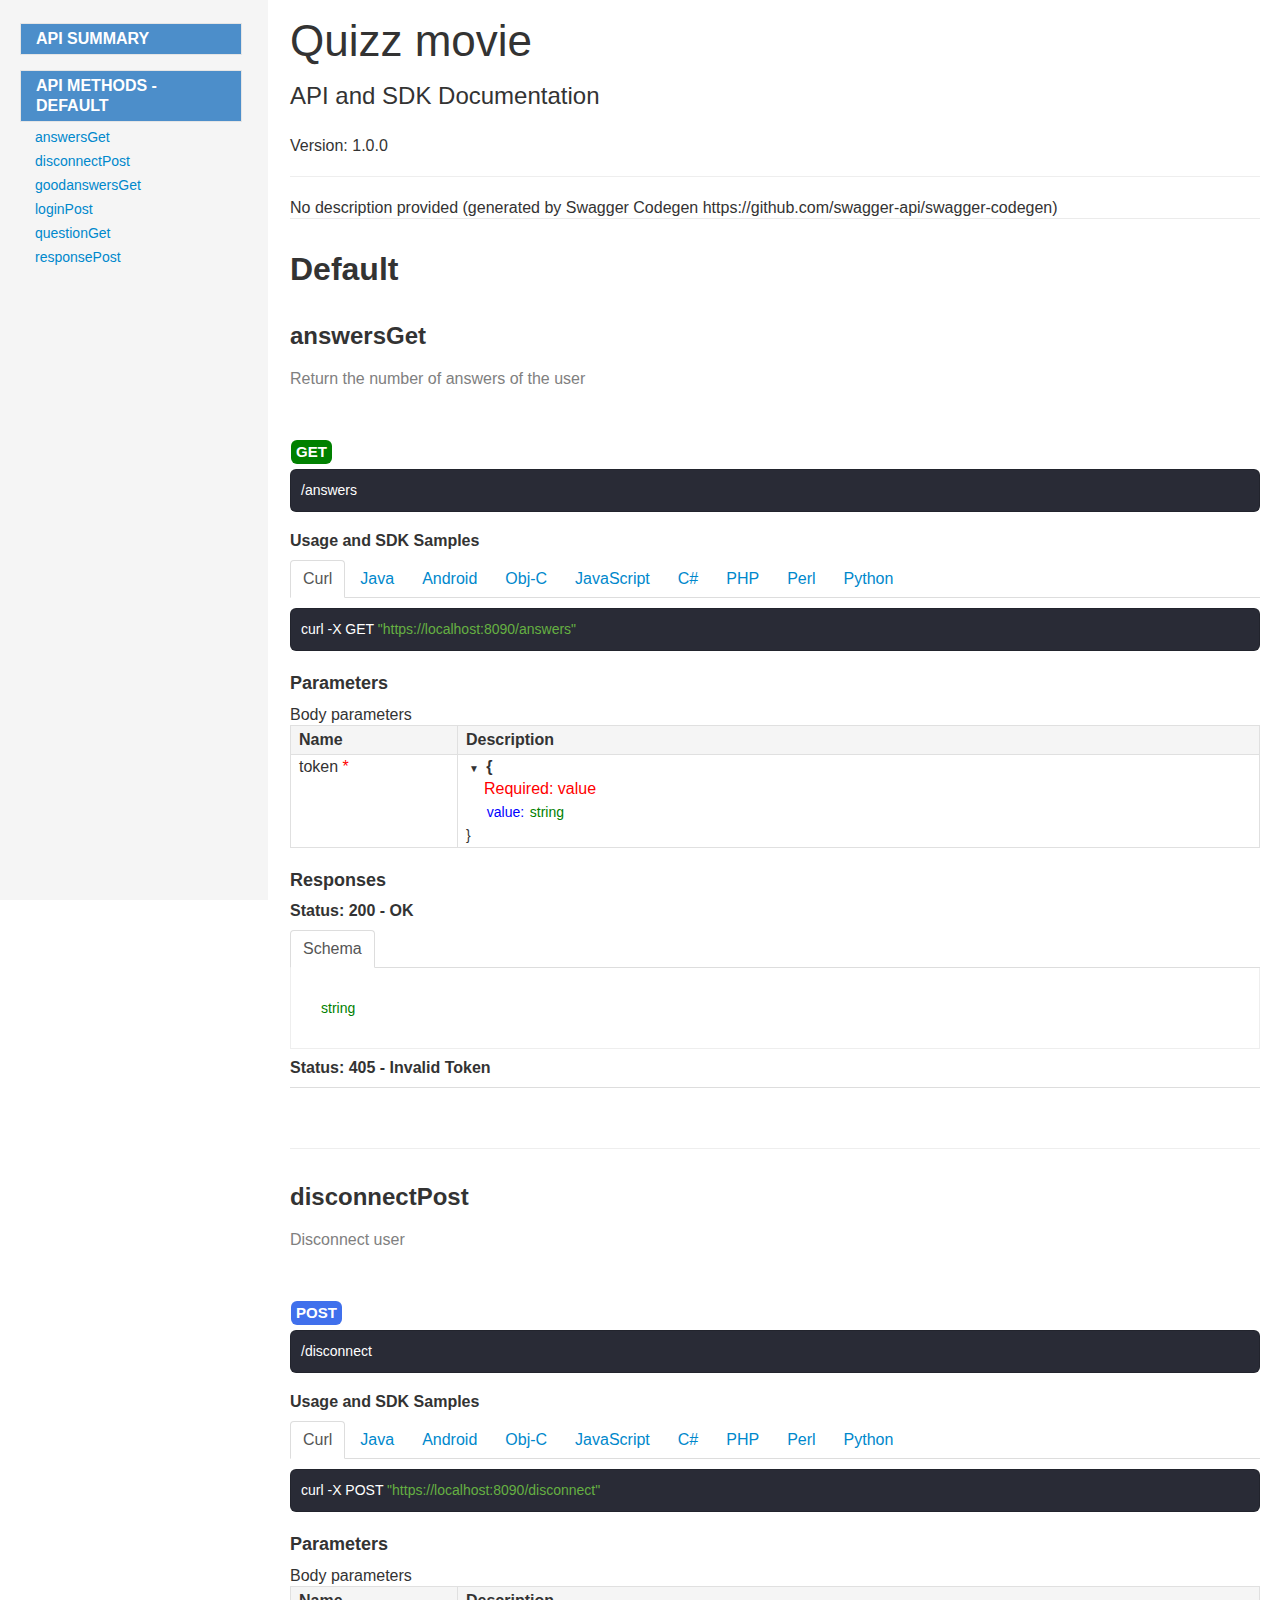
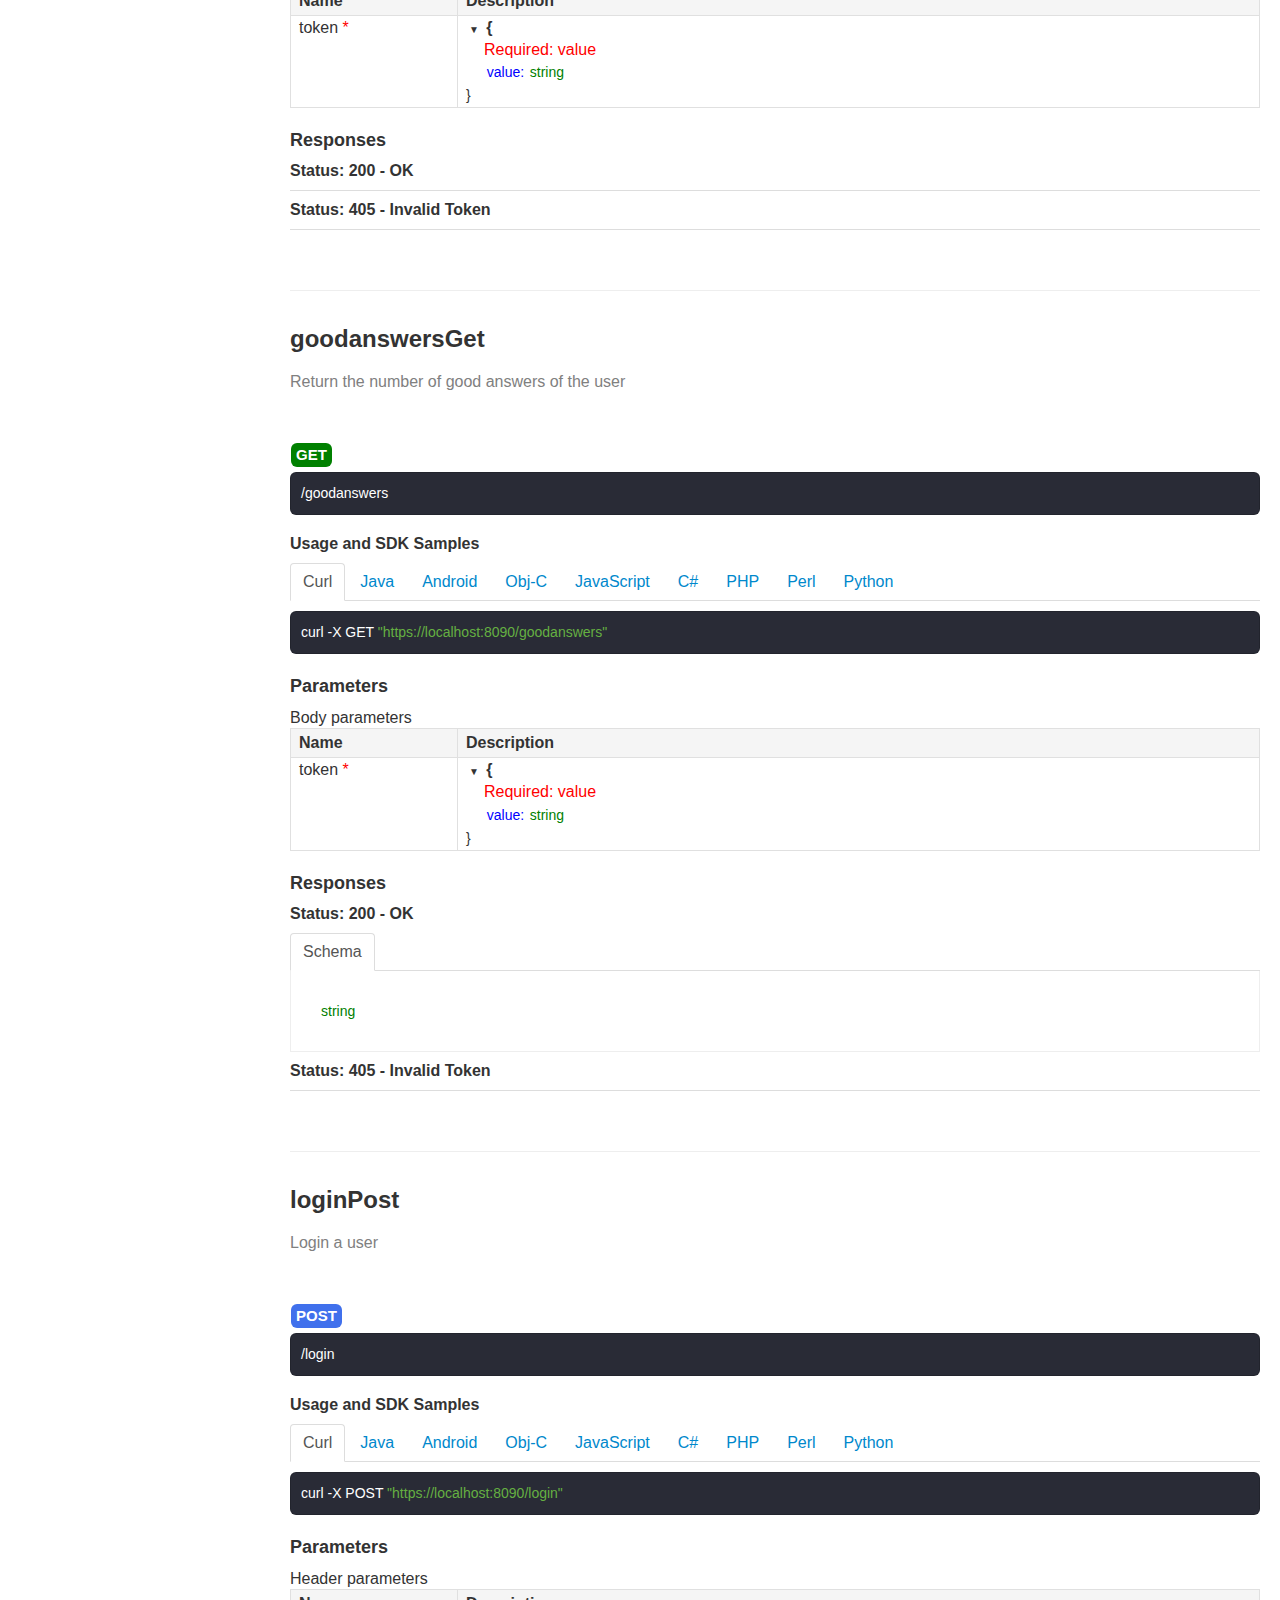
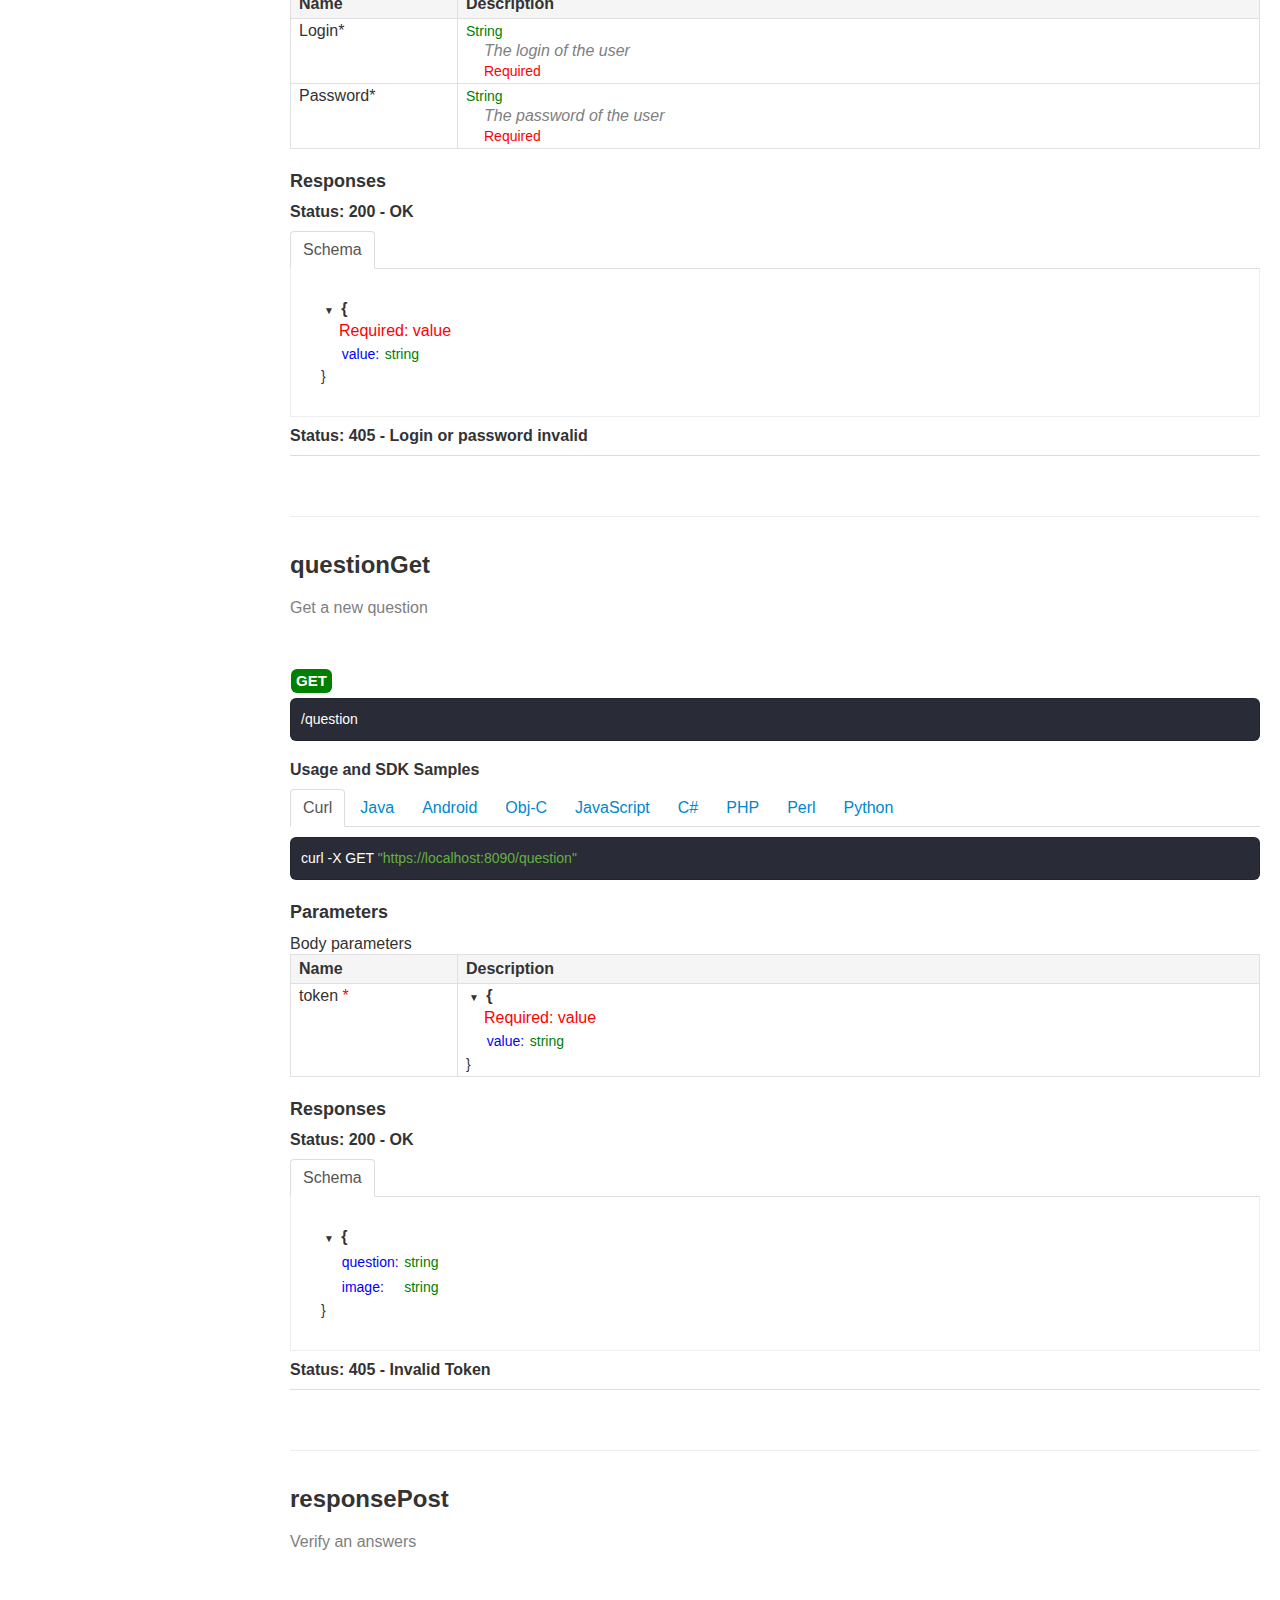
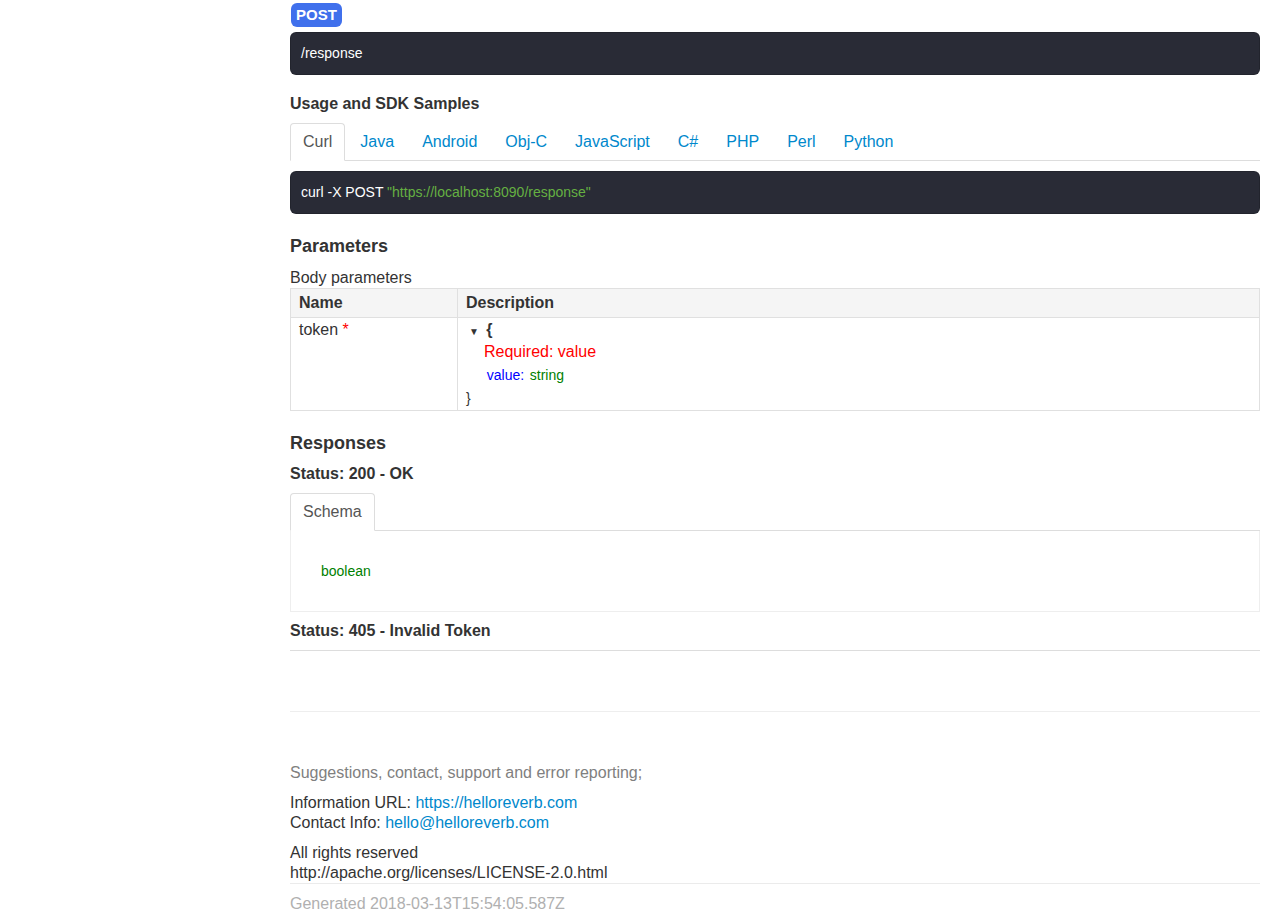
==== commit dad0e753: "Deploy paul604/quizz-movie to github.com/paul604/quizz-movie.git:gh-pages" ====
--- a/doc/index.html
+++ b/doc/index.html
@@ -2640,7 +2640,7 @@
           </div>
           <div id="generator">
             <div class="content">
-              Generated 2018-03-13T15:41:00.104Z
+              Generated 2018-03-13T15:54:05.587Z
             </div>
           </div>
       </div>
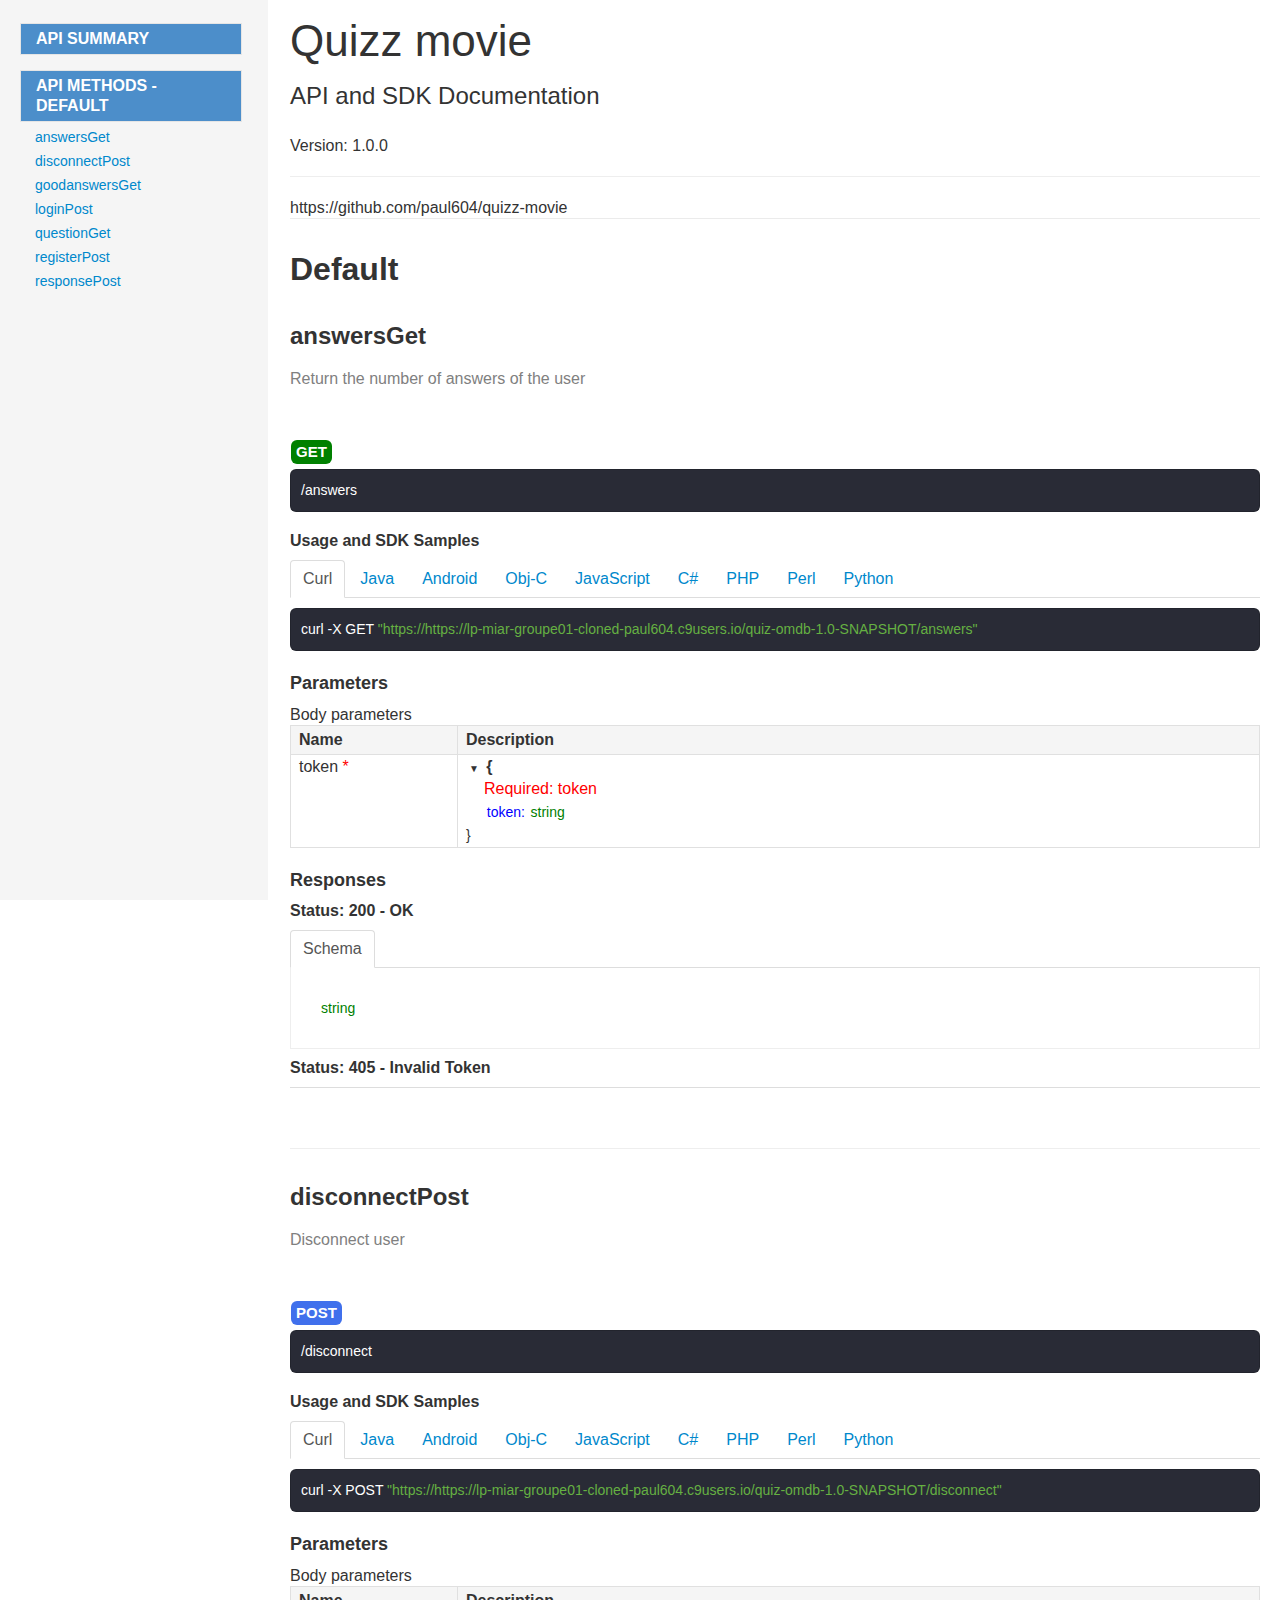
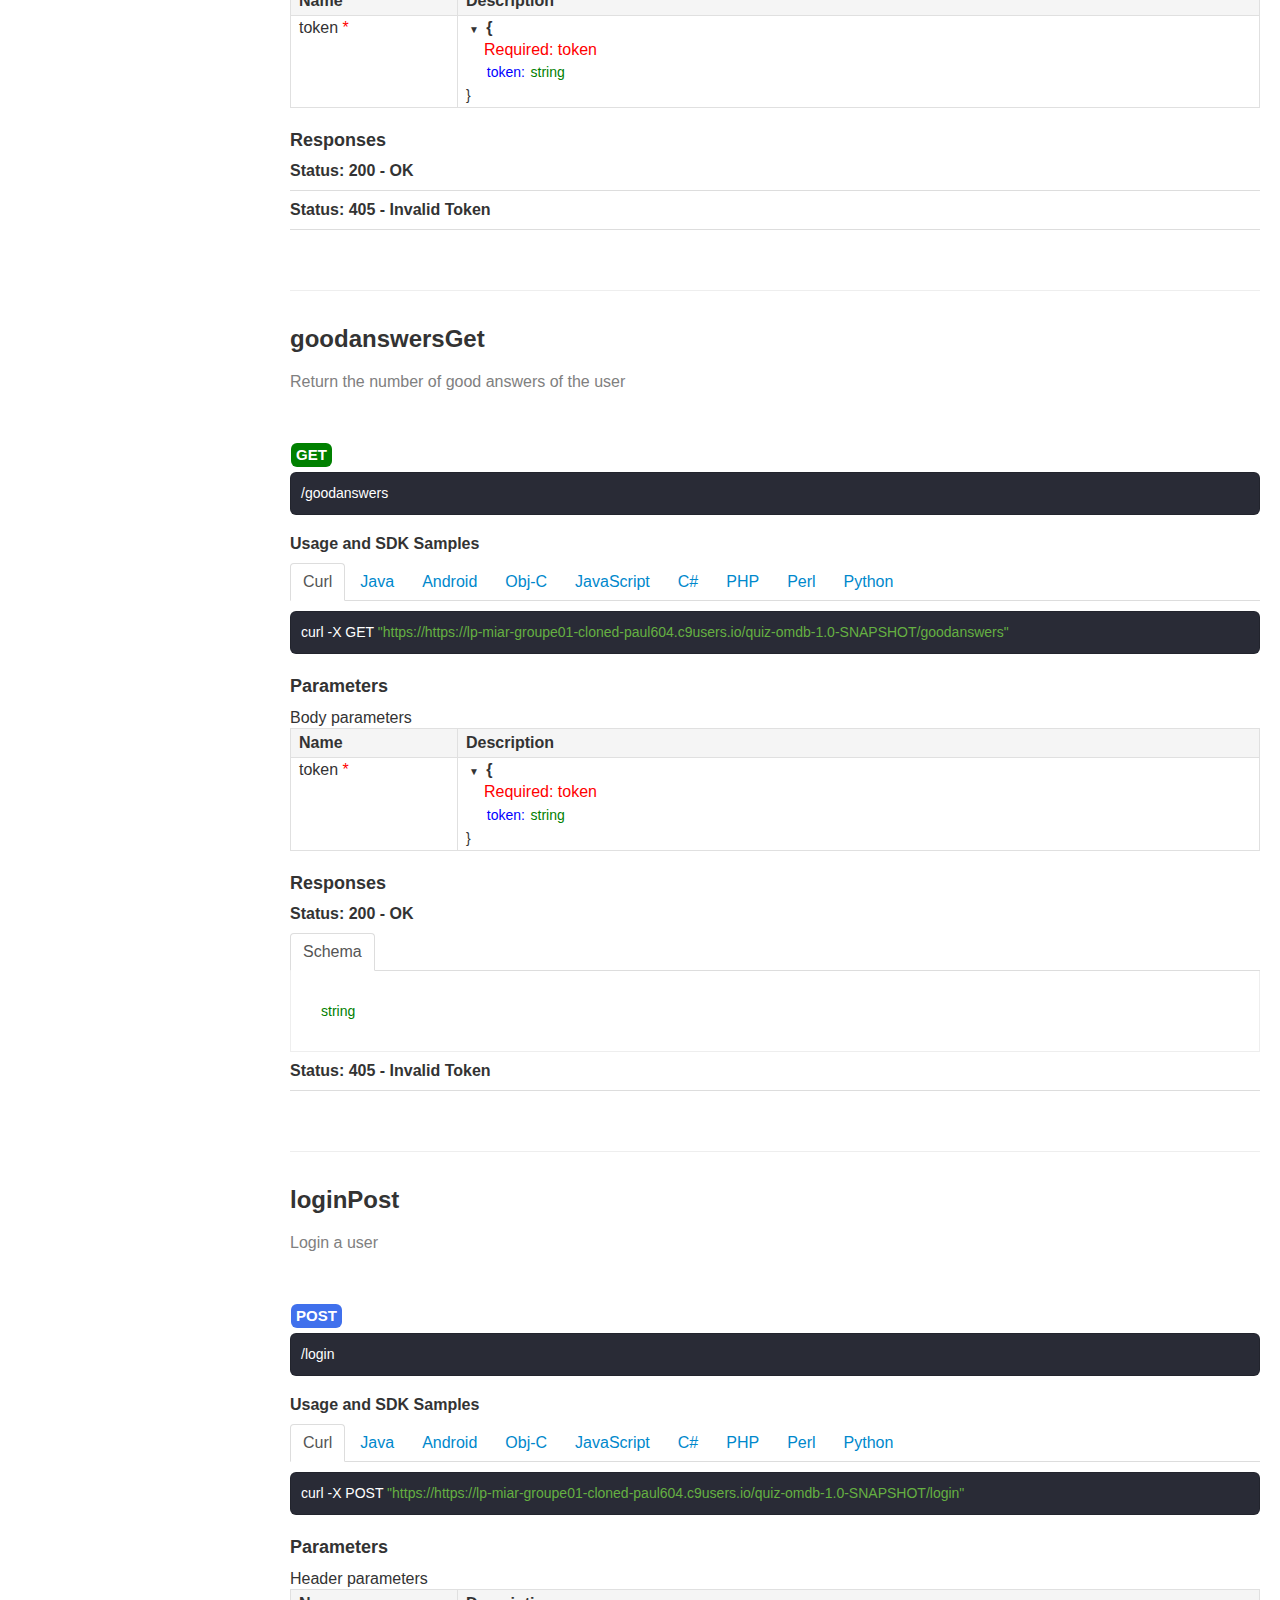
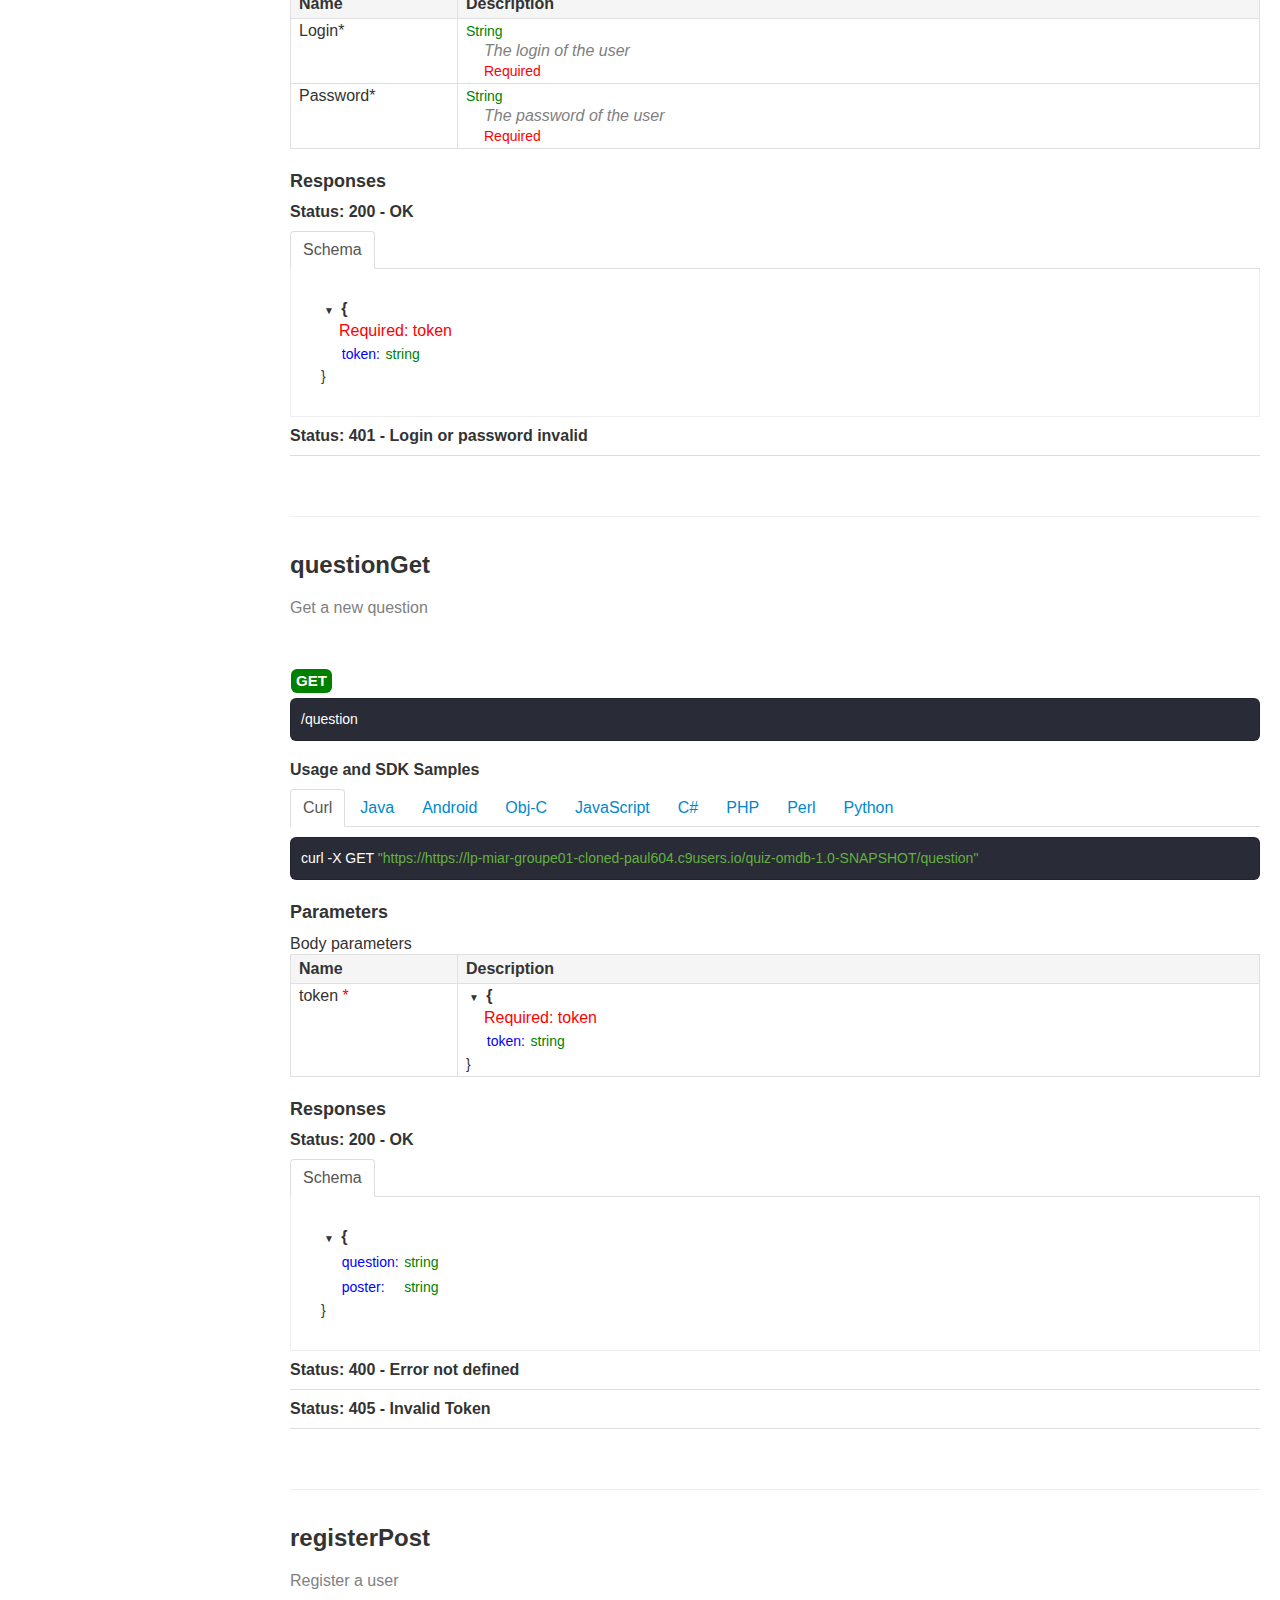
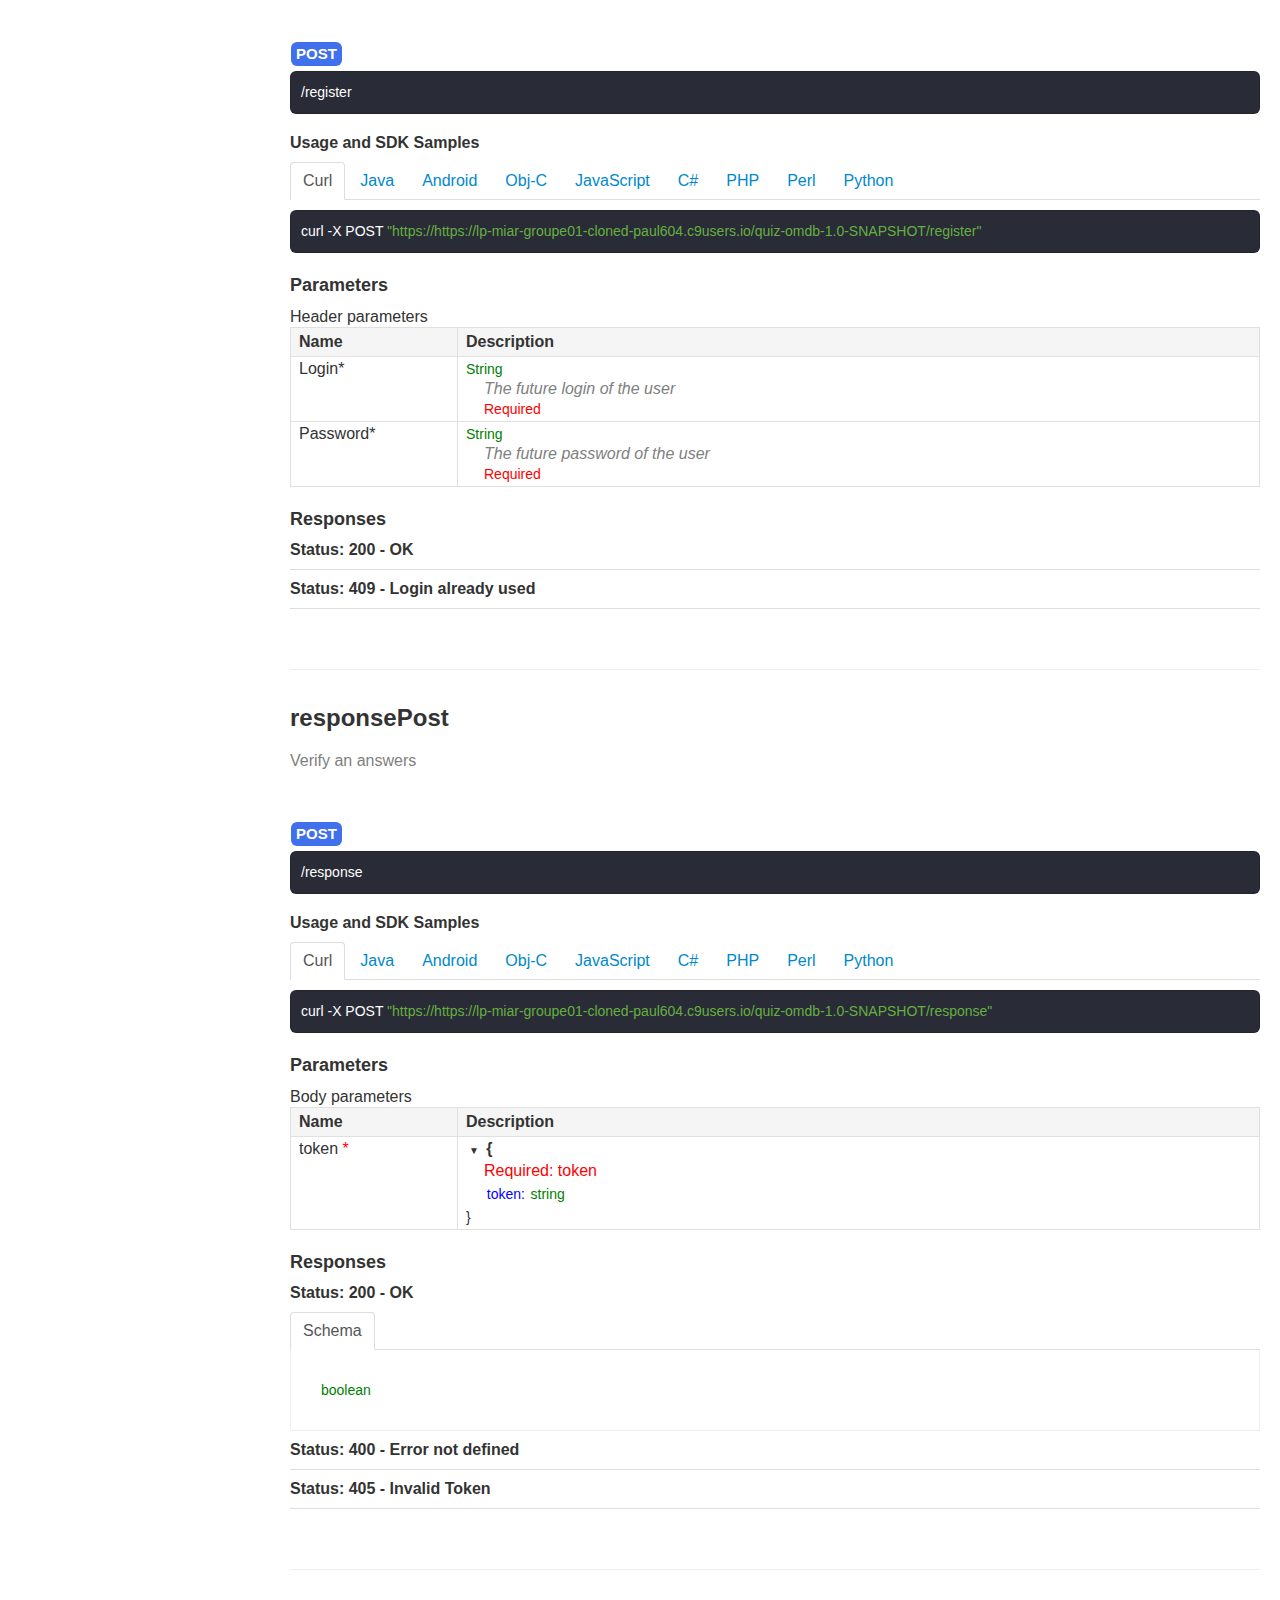
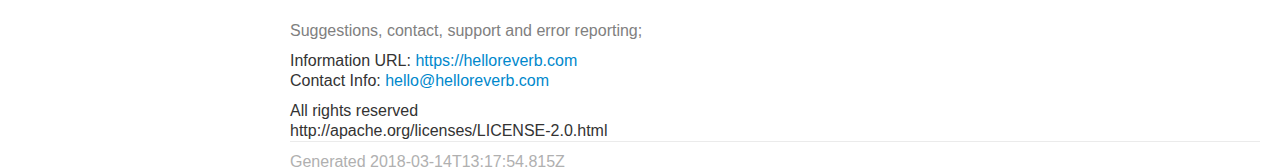
==== commit c940d34b: "Deploy paul604/quizz-movie to github.com/paul604/quizz-movie.git:gh-pages" ====
--- a/doc/index.html
+++ b/doc/index.html
@@ -703,7 +703,7 @@
       "type" : "string",
       "example" : "When the movie XXX has been released?"
     },
-    "image" : {
+    "poster" : {
       "type" : "string",
       "example" : "http://example.com/example.png"
     }
@@ -711,9 +711,9 @@
 };
             defs.Token = {
   "type" : "object",
-  "required" : [ "value" ],
+  "required" : [ "token" ],
   "properties" : {
-    "value" : {
+    "token" : {
       "type" : "string",
       "example" : "eyJhbGciOiJIUzUxMiJ9.eyJzdWIiOiJsb2dpbiJ9.7crGOpfi96uUsmDAZoPx-PAFktRU5vmQKIduEgx2PHz_K5NGC4uyvkX_PPDqS1_NZ2v9xJHtaWTQx8r-9Qa3zA"
     }
@@ -750,6 +750,9 @@
                     </li>
                     <li data-group="Default" data-name="questionGet" class="">
                       <a href="#api-Default-questionGet">questionGet</a>
+                    </li>
+                    <li data-group="Default" data-name="registerPost" class="">
+                      <a href="#api-Default-registerPost">registerPost</a>
                     </li>
                     <li data-group="Default" data-name="responsePost" class="">
                       <a href="#api-Default-responsePost">responsePost</a>
@@ -769,7 +772,7 @@
             <h2 id="welcome-to-apidoc">API and SDK Documentation</h2>
               <div class="app-desc">Version: 1.0.0</div>
             <hr>
-            <div>No description provided (generated by Swagger Codegen https://github.com/swagger-api/swagger-codegen)</div>
+            <div>https://github.com/paul604/quizz-movie</div>
           </div>
         </div>
         <div id="sections">
@@ -807,7 +810,7 @@
 
                         <div class="tab-content">
                           <div class="tab-pane active" id="examples-Default-answersGet-0-curl">
-                            <pre class="prettyprint"><code class="language-bsh">curl -X GET "https://localhost:8090/answers"</code></pre>
+                            <pre class="prettyprint"><code class="language-bsh">curl -X GET "https://https://lp-miar-groupe01-cloned-paul604.c9users.io/quiz-omdb-1.0-SNAPSHOT/answers"</code></pre>
                           </div>
                           <div class="tab-pane" id="examples-Default-answersGet-0-java">
                             <pre class="prettyprint"><code class="language-java">import io.swagger.client.*;
@@ -1120,7 +1123,7 @@
 
                         <div class="tab-content">
                           <div class="tab-pane active" id="examples-Default-disconnectPost-0-curl">
-                            <pre class="prettyprint"><code class="language-bsh">curl -X POST "https://localhost:8090/disconnect"</code></pre>
+                            <pre class="prettyprint"><code class="language-bsh">curl -X POST "https://https://lp-miar-groupe01-cloned-paul604.c9users.io/quiz-omdb-1.0-SNAPSHOT/disconnect"</code></pre>
                           </div>
                           <div class="tab-pane" id="examples-Default-disconnectPost-0-java">
                             <pre class="prettyprint"><code class="language-java">import io.swagger.client.*;
@@ -1388,7 +1391,7 @@
 
                         <div class="tab-content">
                           <div class="tab-pane active" id="examples-Default-goodanswersGet-0-curl">
-                            <pre class="prettyprint"><code class="language-bsh">curl -X GET "https://localhost:8090/goodanswers"</code></pre>
+                            <pre class="prettyprint"><code class="language-bsh">curl -X GET "https://https://lp-miar-groupe01-cloned-paul604.c9users.io/quiz-omdb-1.0-SNAPSHOT/goodanswers"</code></pre>
                           </div>
                           <div class="tab-pane" id="examples-Default-goodanswersGet-0-java">
                             <pre class="prettyprint"><code class="language-java">import io.swagger.client.*;
@@ -1701,7 +1704,7 @@
 
                         <div class="tab-content">
                           <div class="tab-pane active" id="examples-Default-loginPost-0-curl">
-                            <pre class="prettyprint"><code class="language-bsh">curl -X POST "https://localhost:8090/login"</code></pre>
+                            <pre class="prettyprint"><code class="language-bsh">curl -X POST "https://https://lp-miar-groupe01-cloned-paul604.c9users.io/quiz-omdb-1.0-SNAPSHOT/login"</code></pre>
                           </div>
                           <div class="tab-pane" id="examples-Default-loginPost-0-java">
                             <pre class="prettyprint"><code class="language-java">import io.swagger.client.*;
@@ -1991,7 +1994,7 @@
                                 </div>
                             </div>
 
-                            <h3> Status: 405 - Login or password invalid </h3>
+                            <h3> Status: 401 - Login or password invalid </h3>
 
                             <ul class="nav nav-tabs nav-tabs-examples" >
                             </ul>
@@ -2034,7 +2037,7 @@
 
                         <div class="tab-content">
                           <div class="tab-pane active" id="examples-Default-questionGet-0-curl">
-                            <pre class="prettyprint"><code class="language-bsh">curl -X GET "https://localhost:8090/question"</code></pre>
+                            <pre class="prettyprint"><code class="language-bsh">curl -X GET "https://https://lp-miar-groupe01-cloned-paul604.c9users.io/quiz-omdb-1.0-SNAPSHOT/question"</code></pre>
                           </div>
                           <div class="tab-pane" id="examples-Default-questionGet-0-java">
                             <pre class="prettyprint"><code class="language-java">import io.swagger.client.*;
@@ -2303,7 +2306,304 @@
                                 </div>
                             </div>
 
+                            <h3> Status: 400 - Error not defined </h3>
+
+                            <ul class="nav nav-tabs nav-tabs-examples" >
+                            </ul>
+
+                            <div class="tab-content" style='margin-bottom: 10px;'>
+                            </div>
+
                             <h3> Status: 405 - Invalid Token </h3>
+
+                            <ul class="nav nav-tabs nav-tabs-examples" >
+                            </ul>
+
+                            <div class="tab-content" style='margin-bottom: 10px;'>
+                            </div>
+
+                        </article>
+                      </div>
+                      <hr>
+                    <div id="api-Default-registerPost">
+                      <article id="api-Default-registerPost-0" data-group="User" data-name="registerPost" data-version="0">
+                        <div class="pull-left">
+                          <h1>registerPost</h1>
+                          <p>Register a user</p>
+                        </div>
+                        <div class="pull-right"></div>
+                        <div class="clearfix"></div>
+                        <p></p>
+                        <p class="marked"></p>
+                        <p></p>
+                        <br />
+                        <pre class="prettyprint language-html prettyprinted" data-type="post"><code><span class="pln">/register</span></code></pre>
+                        <p>
+                          <h3>Usage and SDK Samples</h3>
+                        </p>
+                        <ul class="nav nav-tabs nav-tabs-examples">
+                          <li class="active"><a href="#examples-Default-registerPost-0-curl">Curl</a></li>
+                          <li class=""><a href="#examples-Default-registerPost-0-java">Java</a></li>
+                          <li class=""><a href="#examples-Default-registerPost-0-android">Android</a></li>
+                          <!--<li class=""><a href="#examples-Default-registerPost-0-groovy">Groovy</a></li>-->
+                          <li class=""><a href="#examples-Default-registerPost-0-objc">Obj-C</a></li>
+                          <li class=""><a href="#examples-Default-registerPost-0-javascript">JavaScript</a></li>
+                          <!--<li class=""><a href="#examples-Default-registerPost-0-angular">Angular</a></li>-->
+                          <li class=""><a href="#examples-Default-registerPost-0-csharp">C#</a></li>
+                          <li class=""><a href="#examples-Default-registerPost-0-php">PHP</a></li>
+                          <li class=""><a href="#examples-Default-registerPost-0-perl">Perl</a></li>
+                          <li class=""><a href="#examples-Default-registerPost-0-python">Python</a></li>
+                        </ul>
+
+                        <div class="tab-content">
+                          <div class="tab-pane active" id="examples-Default-registerPost-0-curl">
+                            <pre class="prettyprint"><code class="language-bsh">curl -X POST "https://https://lp-miar-groupe01-cloned-paul604.c9users.io/quiz-omdb-1.0-SNAPSHOT/register"</code></pre>
+                          </div>
+                          <div class="tab-pane" id="examples-Default-registerPost-0-java">
+                            <pre class="prettyprint"><code class="language-java">import io.swagger.client.*;
+import io.swagger.client.auth.*;
+import io.swagger.client.model.*;
+import io.swagger.client.api.DefaultApi;
+
+import java.io.File;
+import java.util.*;
+
+public class DefaultApiExample {
+
+    public static void main(String[] args) {
+        
+        DefaultApi apiInstance = new DefaultApi();
+        String login = login_example; // String | The future login of the user
+        String password = password_example; // String | The future password of the user
+        try {
+            apiInstance.registerPost(login, password);
+        } catch (ApiException e) {
+            System.err.println("Exception when calling DefaultApi#registerPost");
+            e.printStackTrace();
+        }
+    }
+}</code></pre>
+                          </div>
+
+                          <div class="tab-pane" id="examples-Default-registerPost-0-android">
+                            <pre class="prettyprint"><code class="language-java">import io.swagger.client.api.DefaultApi;
+
+public class DefaultApiExample {
+
+    public static void main(String[] args) {
+        DefaultApi apiInstance = new DefaultApi();
+        String login = login_example; // String | The future login of the user
+        String password = password_example; // String | The future password of the user
+        try {
+            apiInstance.registerPost(login, password);
+        } catch (ApiException e) {
+            System.err.println("Exception when calling DefaultApi#registerPost");
+            e.printStackTrace();
+        }
+    }
+}</code></pre>
+                          </div>
+  <!--
+  <div class="tab-pane" id="examples-Default-registerPost-0-groovy">
+  <pre class="prettyprint language-json prettyprinted" data-type="json"><code>Coming Soon!</code></pre>
+  </div> -->
+                            <div class="tab-pane" id="examples-Default-registerPost-0-objc">
+                              <pre class="prettyprint"><code class="language-cpp">String *login = login_example; // The future login of the user
+String *password = password_example; // The future password of the user
+
+DefaultApi *apiInstance = [[DefaultApi alloc] init];
+
+// Register a user
+[apiInstance registerPostWith:login
+    password:password
+              completionHandler: ^(NSError* error) {
+                            if (error) {
+                                NSLog(@"Error: %@", error);
+                            }
+                        }];
+</code></pre>
+                            </div>
+
+                            <div class="tab-pane" id="examples-Default-registerPost-0-javascript">
+                              <pre class="prettyprint"><code class="language-js">var QuizzMovie = require('quizz_movie');
+
+var api = new QuizzMovie.DefaultApi()
+
+var login = login_example; // {String} The future login of the user
+
+var password = password_example; // {String} The future password of the user
+
+
+var callback = function(error, data, response) {
+  if (error) {
+    console.error(error);
+  } else {
+    console.log('API called successfully.');
+  }
+};
+api.registerPost(login, password, callback);
+</code></pre>
+                            </div>
+
+                            <!--<div class="tab-pane" id="examples-Default-registerPost-0-angular">
+              <pre class="prettyprint language-json prettyprinted" data-type="json"><code>Coming Soon!</code></pre>
+            </div>-->
+                            <div class="tab-pane" id="examples-Default-registerPost-0-csharp">
+                              <pre class="prettyprint"><code class="language-cs">using System;
+using System.Diagnostics;
+using IO.Swagger.Api;
+using IO.Swagger.Client;
+using IO.Swagger.Model;
+
+namespace Example
+{
+    public class registerPostExample
+    {
+        public void main()
+        {
+            
+            var apiInstance = new DefaultApi();
+            var login = login_example;  // String | The future login of the user
+            var password = password_example;  // String | The future password of the user
+
+            try
+            {
+                // Register a user
+                apiInstance.registerPost(login, password);
+            }
+            catch (Exception e)
+            {
+                Debug.Print("Exception when calling DefaultApi.registerPost: " + e.Message );
+            }
+        }
+    }
+}
+</code></pre>
+                            </div>
+
+                            <div class="tab-pane" id="examples-Default-registerPost-0-php">
+                              <pre class="prettyprint"><code class="language-php"><&#63;php
+require_once(__DIR__ . '/vendor/autoload.php');
+
+$api_instance = new Swagger\Client\Api\DefaultApi();
+$login = login_example; // String | The future login of the user
+$password = password_example; // String | The future password of the user
+
+try {
+    $api_instance->registerPost($login, $password);
+} catch (Exception $e) {
+    echo 'Exception when calling DefaultApi->registerPost: ', $e->getMessage(), PHP_EOL;
+}
+?></code></pre>
+                            </div>
+
+                            <div class="tab-pane" id="examples-Default-registerPost-0-perl">
+                              <pre class="prettyprint"><code class="language-perl">use Data::Dumper;
+use WWW::SwaggerClient::Configuration;
+use WWW::SwaggerClient::DefaultApi;
+
+my $api_instance = WWW::SwaggerClient::DefaultApi->new();
+my $login = login_example; # String | The future login of the user
+my $password = password_example; # String | The future password of the user
+
+eval { 
+    $api_instance->registerPost(login => $login, password => $password);
+};
+if ($@) {
+    warn "Exception when calling DefaultApi->registerPost: $@\n";
+}</code></pre>
+                            </div>
+
+                            <div class="tab-pane" id="examples-Default-registerPost-0-python">
+                              <pre class="prettyprint"><code class="language-python">from __future__ import print_statement
+import time
+import swagger_client
+from swagger_client.rest import ApiException
+from pprint import pprint
+
+# create an instance of the API class
+api_instance = swagger_client.DefaultApi()
+login = login_example # String | The future login of the user
+password = password_example # String | The future password of the user
+
+try: 
+    # Register a user
+    api_instance.register_post(login, password)
+except ApiException as e:
+    print("Exception when calling DefaultApi->registerPost: %s\n" % e)</code></pre>
+                            </div>
+                          </div>
+
+                          <h2>Parameters</h2>
+
+
+                            <div class="methodsubtabletitle">Header parameters</div>
+                            <table id="methodsubtable">
+                              <tr>
+                                <th width="150px">Name</th>
+                                <th>Description</th>
+                              </tr>
+                                  <tr><td style="width:150px;">Login*</td>
+<td>
+
+
+    <div id="d2e199_registerPost_login">
+        <div class="json-schema-view">
+            <div class="primitive">
+                <span class="type">
+                    String
+                </span>
+
+                    <div class="inner description">
+                        The future login of the user
+                    </div>
+            </div>
+                <div class="inner required">
+                    Required
+                </div>
+        </div>
+    </div>
+</td>
+</tr>
+
+                                  <tr><td style="width:150px;">Password*</td>
+<td>
+
+
+    <div id="d2e199_registerPost_password">
+        <div class="json-schema-view">
+            <div class="primitive">
+                <span class="type">
+                    String
+                </span>
+
+                    <div class="inner description">
+                        The future password of the user
+                    </div>
+            </div>
+                <div class="inner required">
+                    Required
+                </div>
+        </div>
+    </div>
+</td>
+</tr>
+
+                            </table>
+
+
+
+
+                          <h2>Responses</h2>
+                            <h3> Status: 200 - OK </h3>
+
+                            <ul class="nav nav-tabs nav-tabs-examples" >
+                            </ul>
+
+                            <div class="tab-content" style='margin-bottom: 10px;'>
+                            </div>
+
+                            <h3> Status: 409 - Login already used </h3>
 
                             <ul class="nav nav-tabs nav-tabs-examples" >
                             </ul>
@@ -2346,7 +2646,7 @@
 
                         <div class="tab-content">
                           <div class="tab-pane active" id="examples-Default-responsePost-0-curl">
-                            <pre class="prettyprint"><code class="language-bsh">curl -X POST "https://localhost:8090/response"</code></pre>
+                            <pre class="prettyprint"><code class="language-bsh">curl -X POST "https://https://lp-miar-groupe01-cloned-paul604.c9users.io/quiz-omdb-1.0-SNAPSHOT/response"</code></pre>
                           </div>
                           <div class="tab-pane" id="examples-Default-responsePost-0-java">
                             <pre class="prettyprint"><code class="language-java">import io.swagger.client.*;
@@ -2615,6 +2915,14 @@
                                 </div>
                             </div>
 
+                            <h3> Status: 400 - Error not defined </h3>
+
+                            <ul class="nav nav-tabs nav-tabs-examples" >
+                            </ul>
+
+                            <div class="tab-content" style='margin-bottom: 10px;'>
+                            </div>
+
                             <h3> Status: 405 - Invalid Token </h3>
 
                             <ul class="nav nav-tabs nav-tabs-examples" >
@@ -2640,7 +2948,7 @@
           </div>
           <div id="generator">
             <div class="content">
-              Generated 2018-03-13T15:54:05.587Z
+              Generated 2018-03-14T13:17:54.815Z
             </div>
           </div>
       </div>
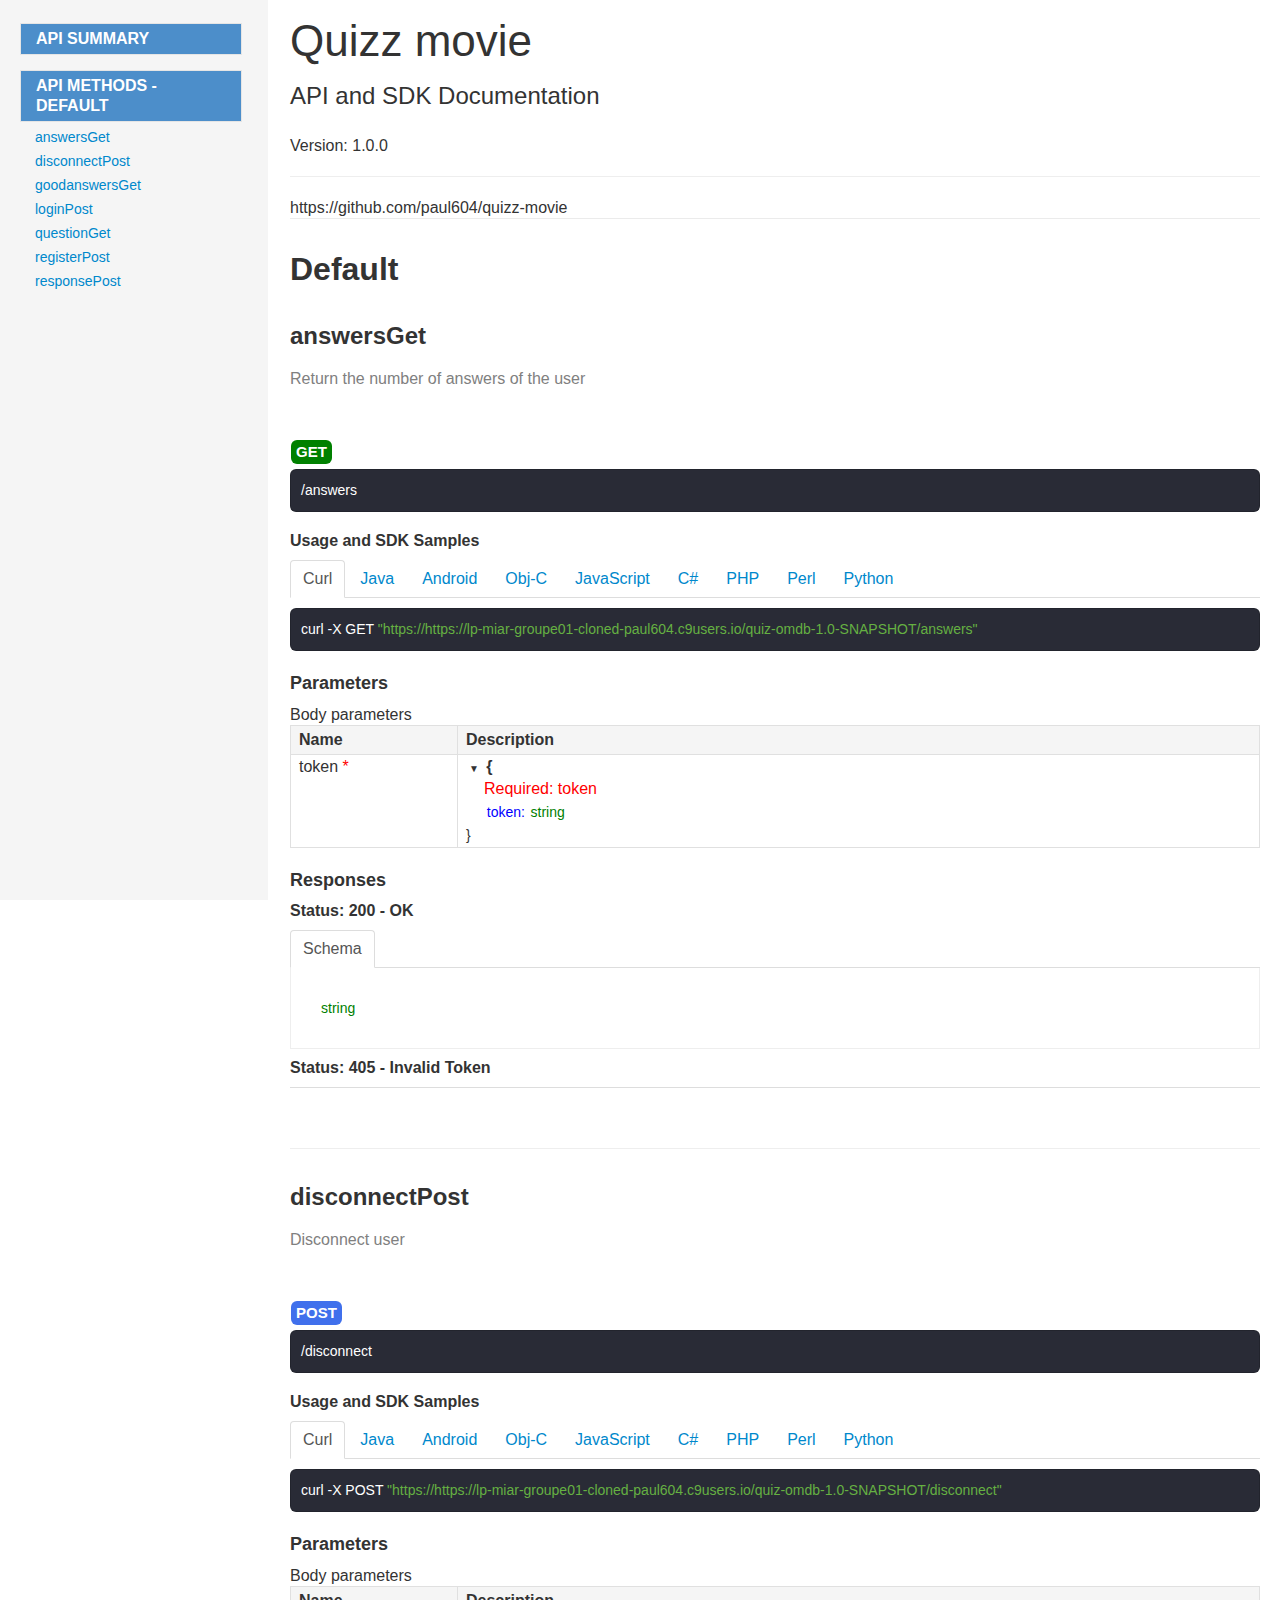
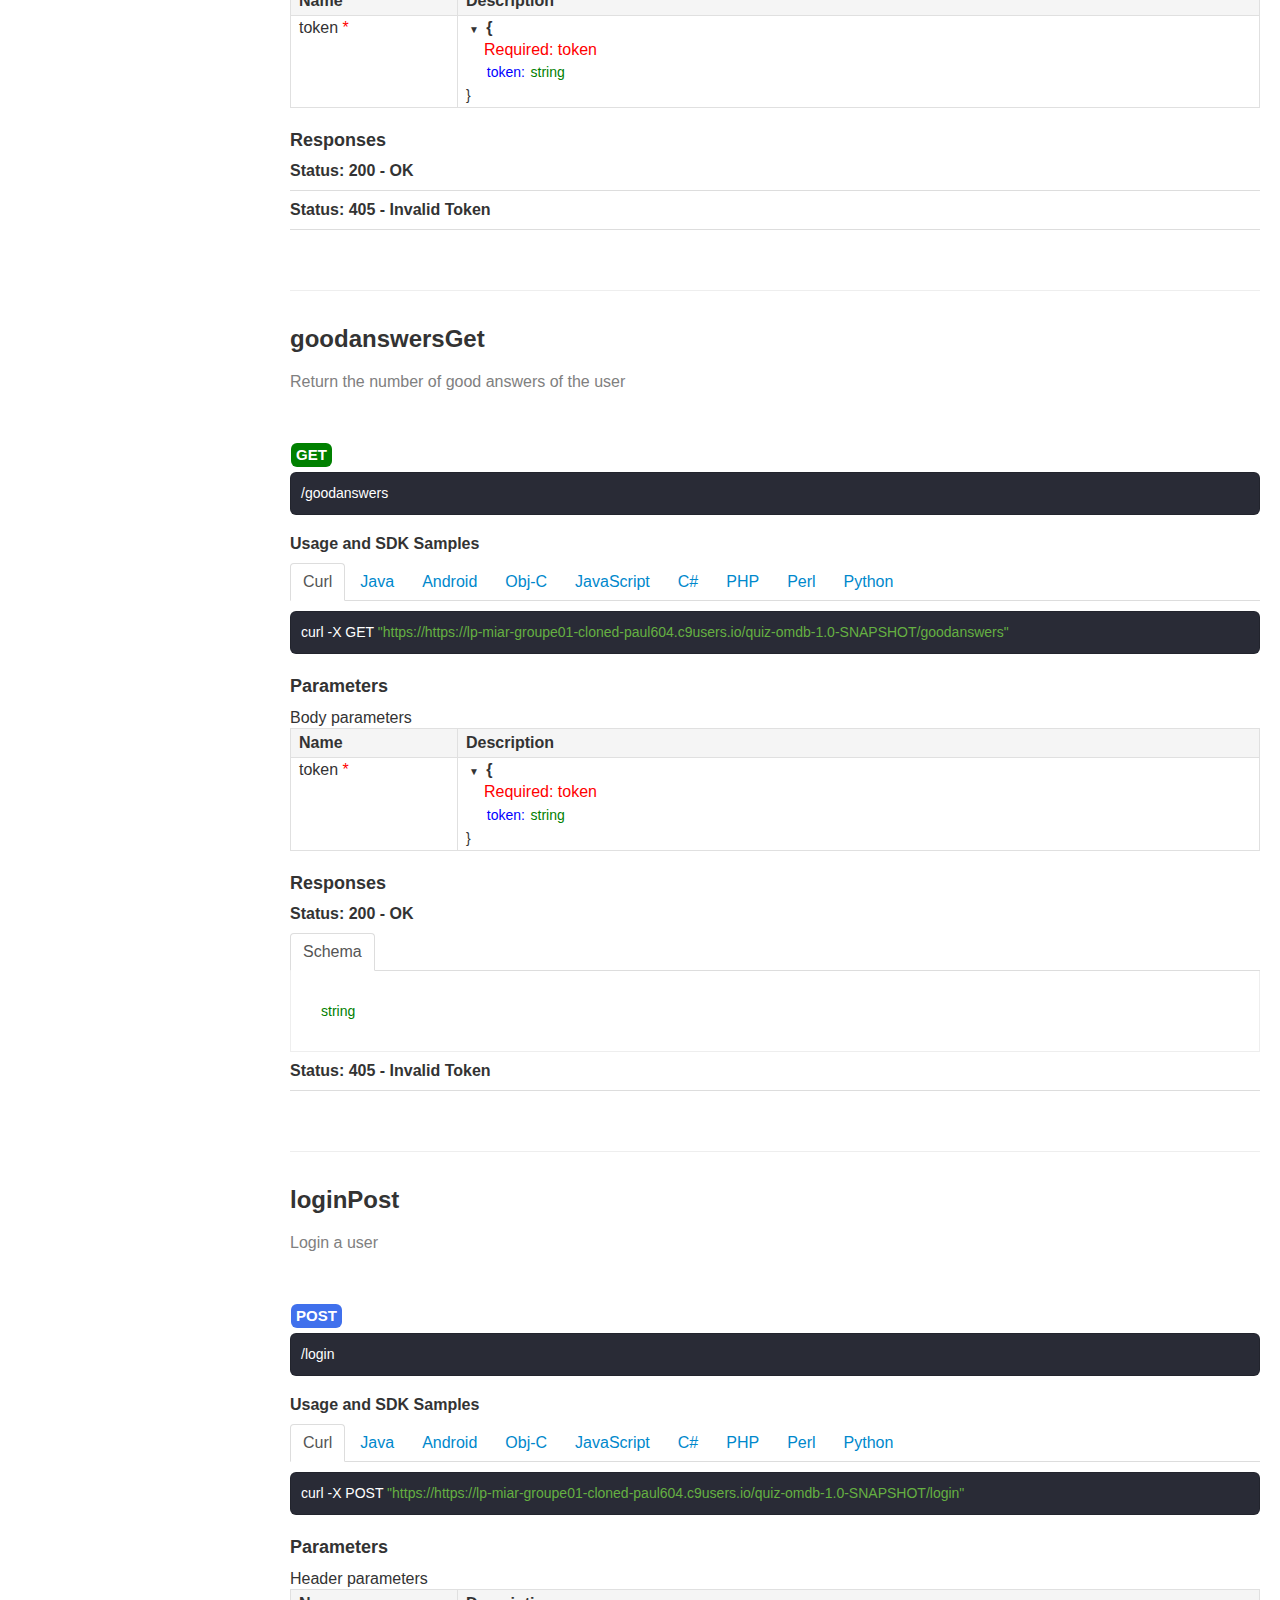
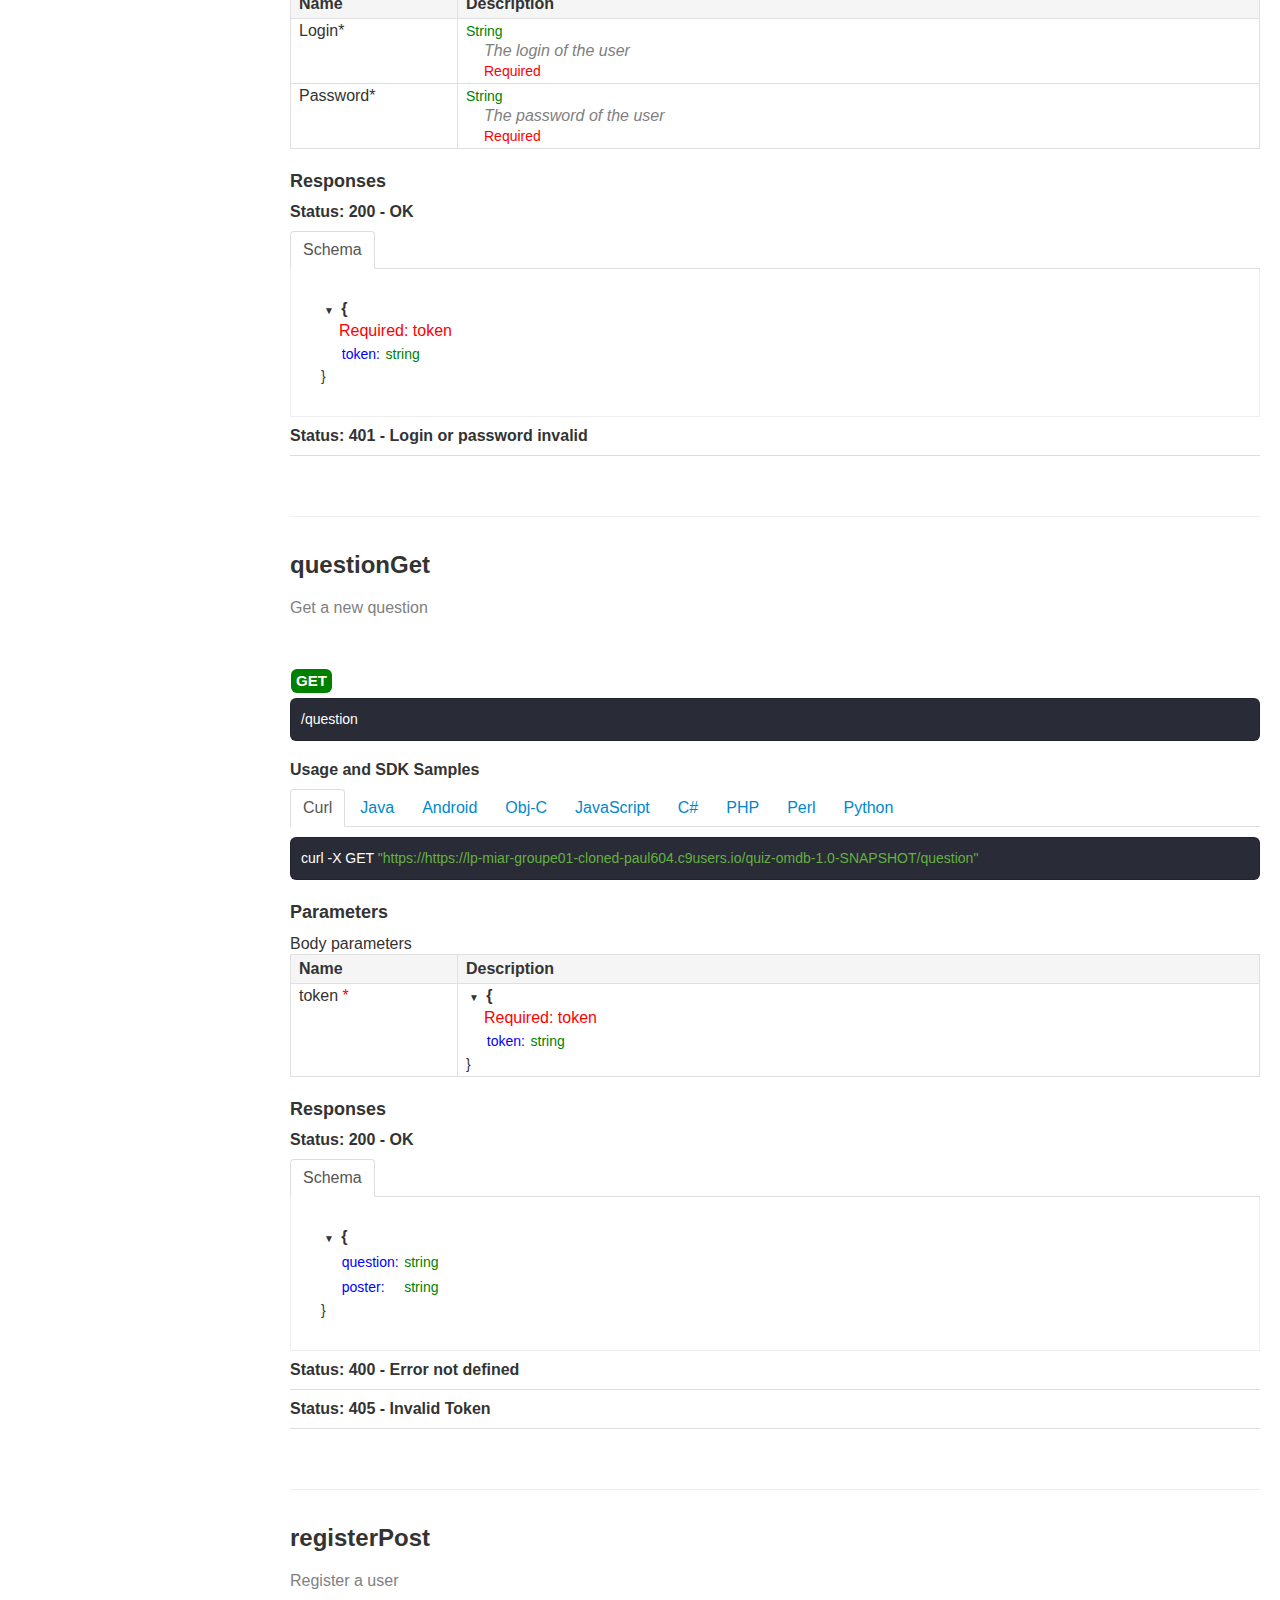
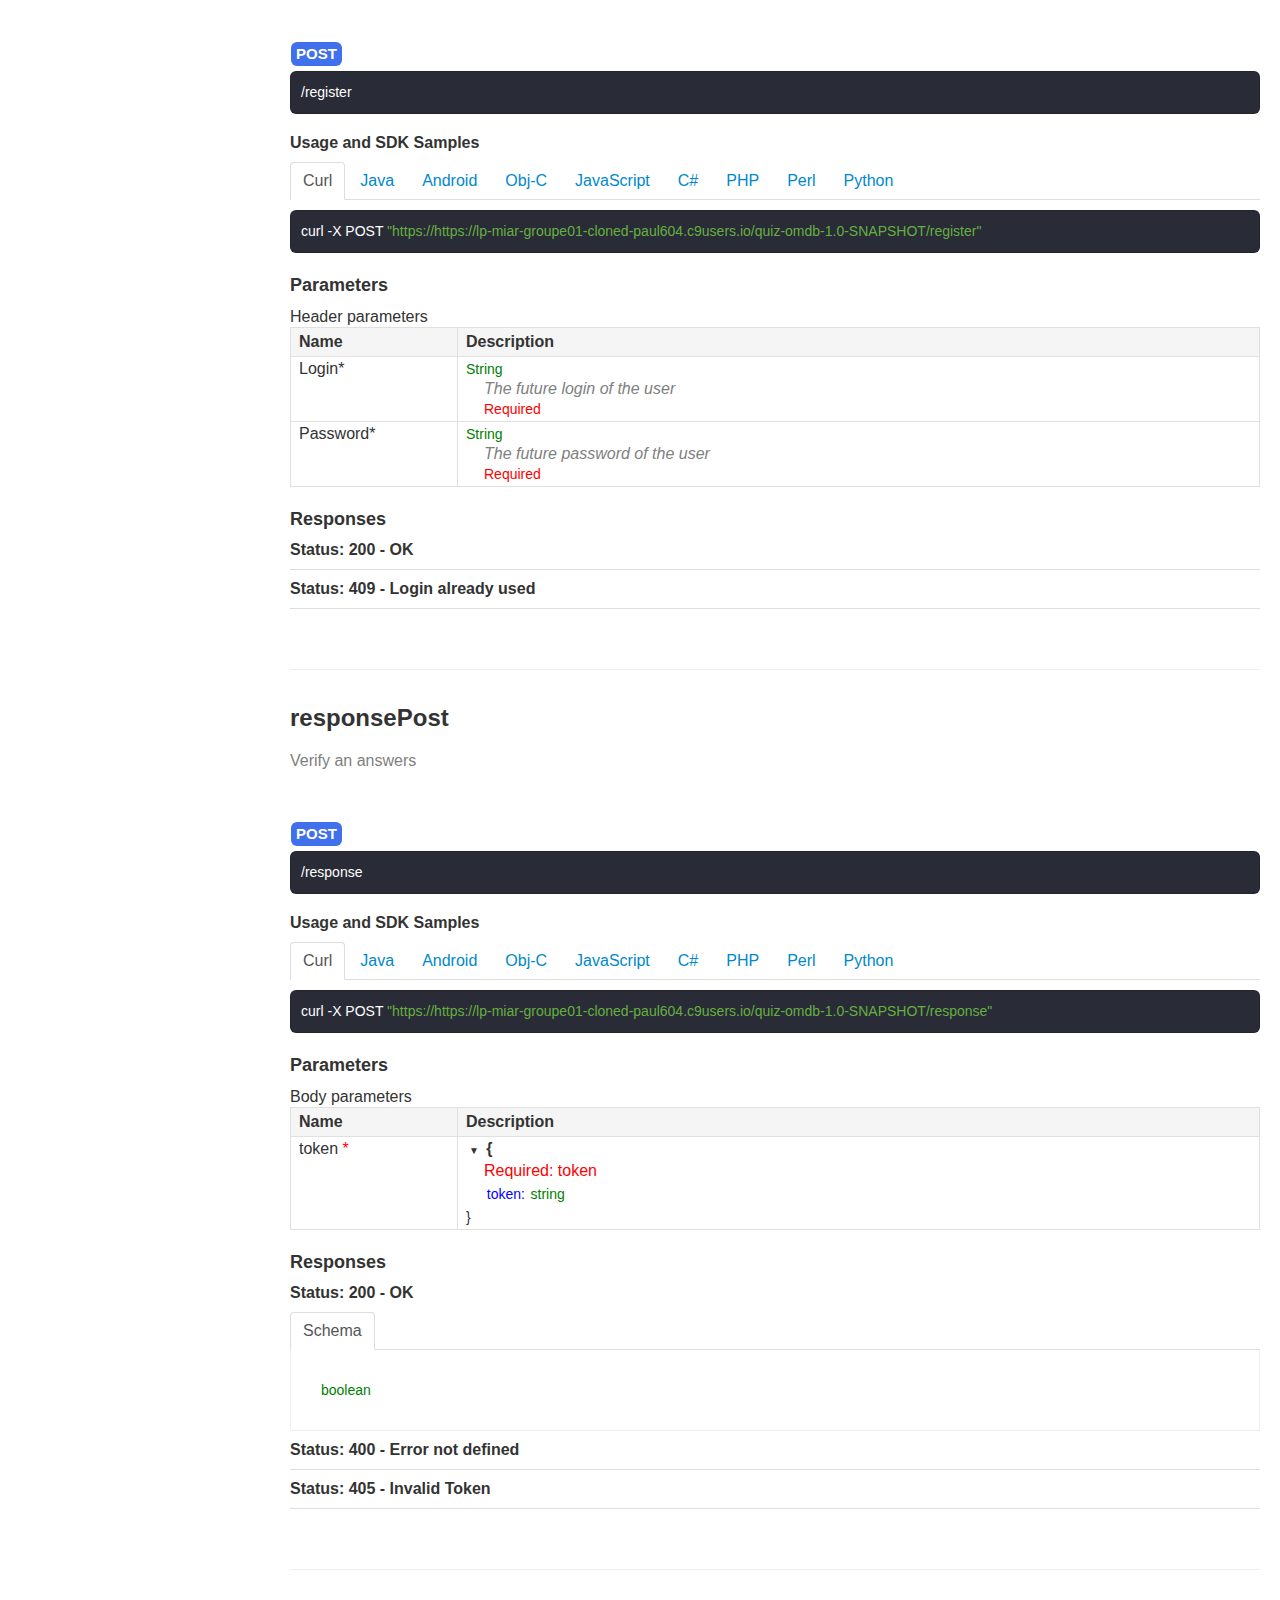
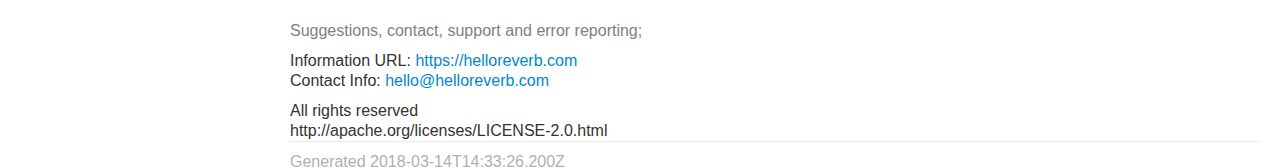
==== commit e04c4620: "Deploy paul604/quizz-movie to github.com/paul604/quizz-movie.git:gh-pages" ====
--- a/doc/index.html
+++ b/doc/index.html
@@ -2948,7 +2948,7 @@
           </div>
           <div id="generator">
             <div class="content">
-              Generated 2018-03-14T13:17:54.815Z
+              Generated 2018-03-14T14:33:26.200Z
             </div>
           </div>
       </div>
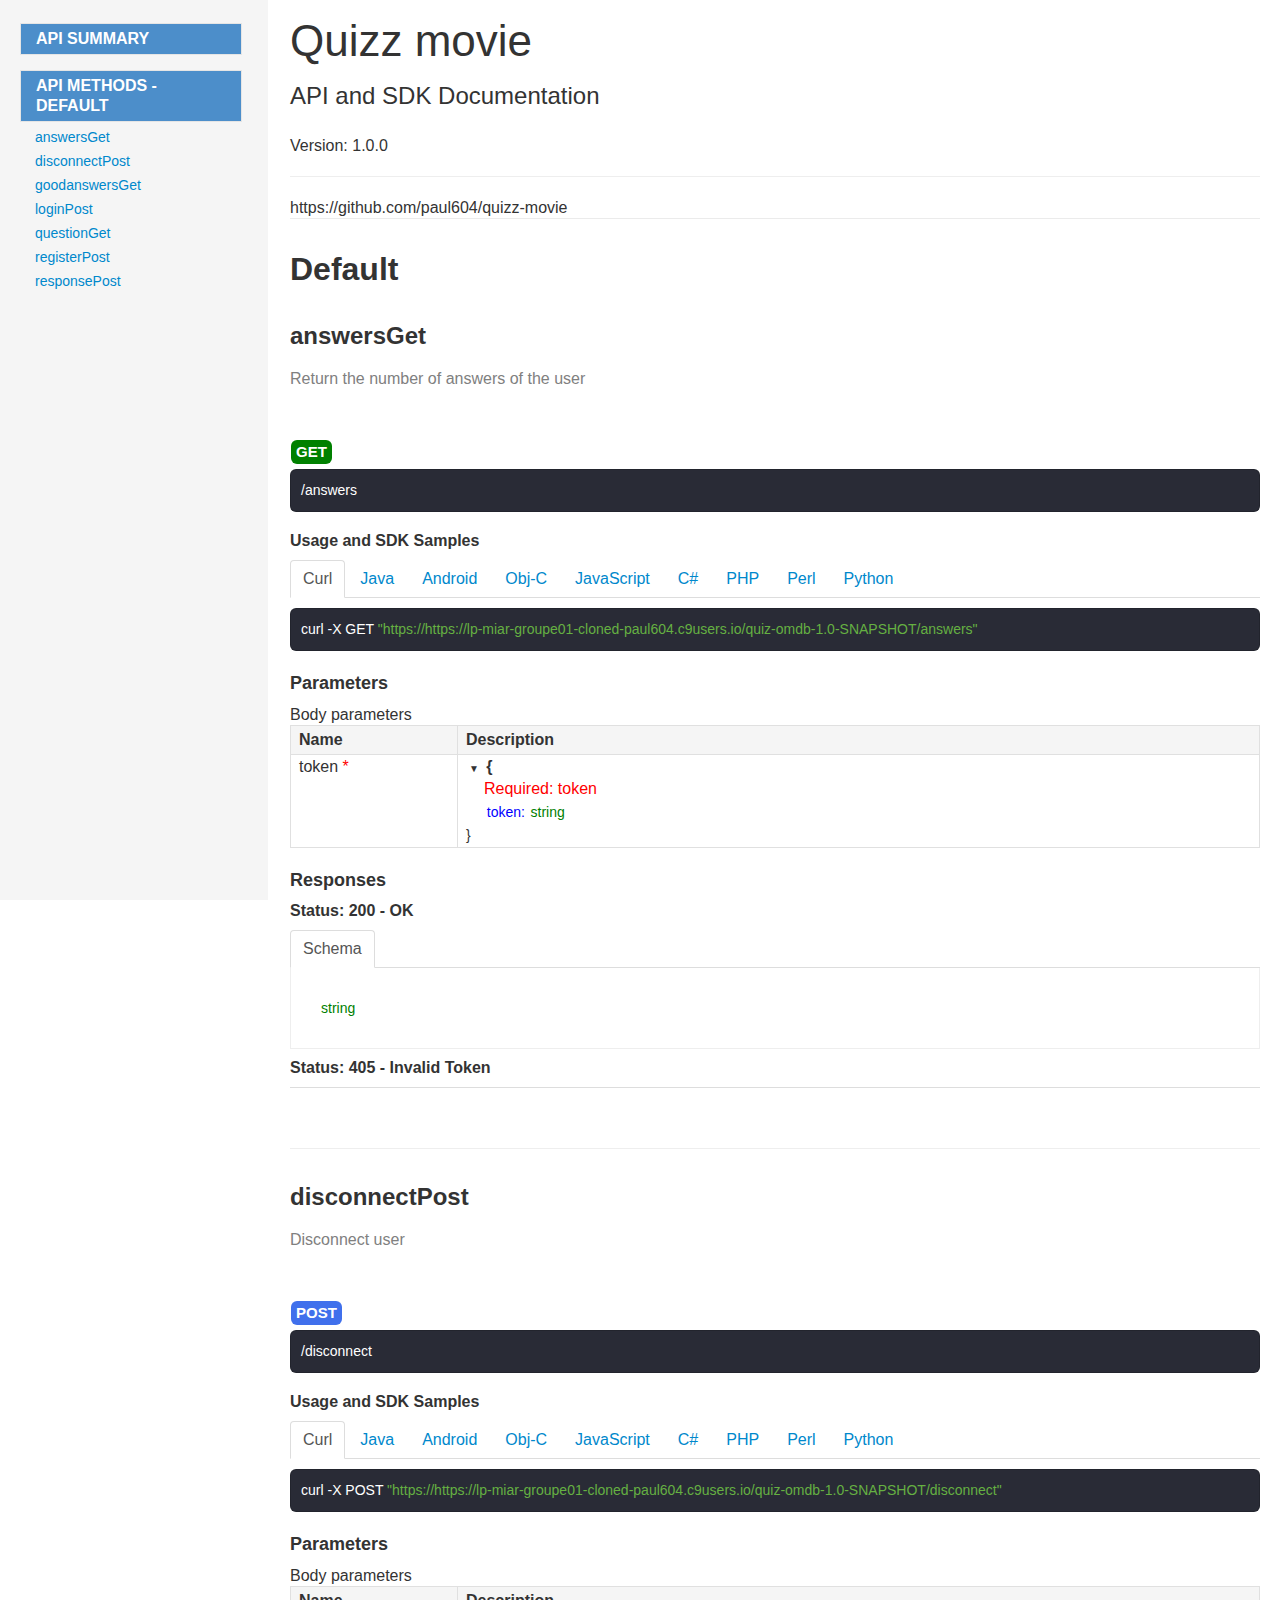
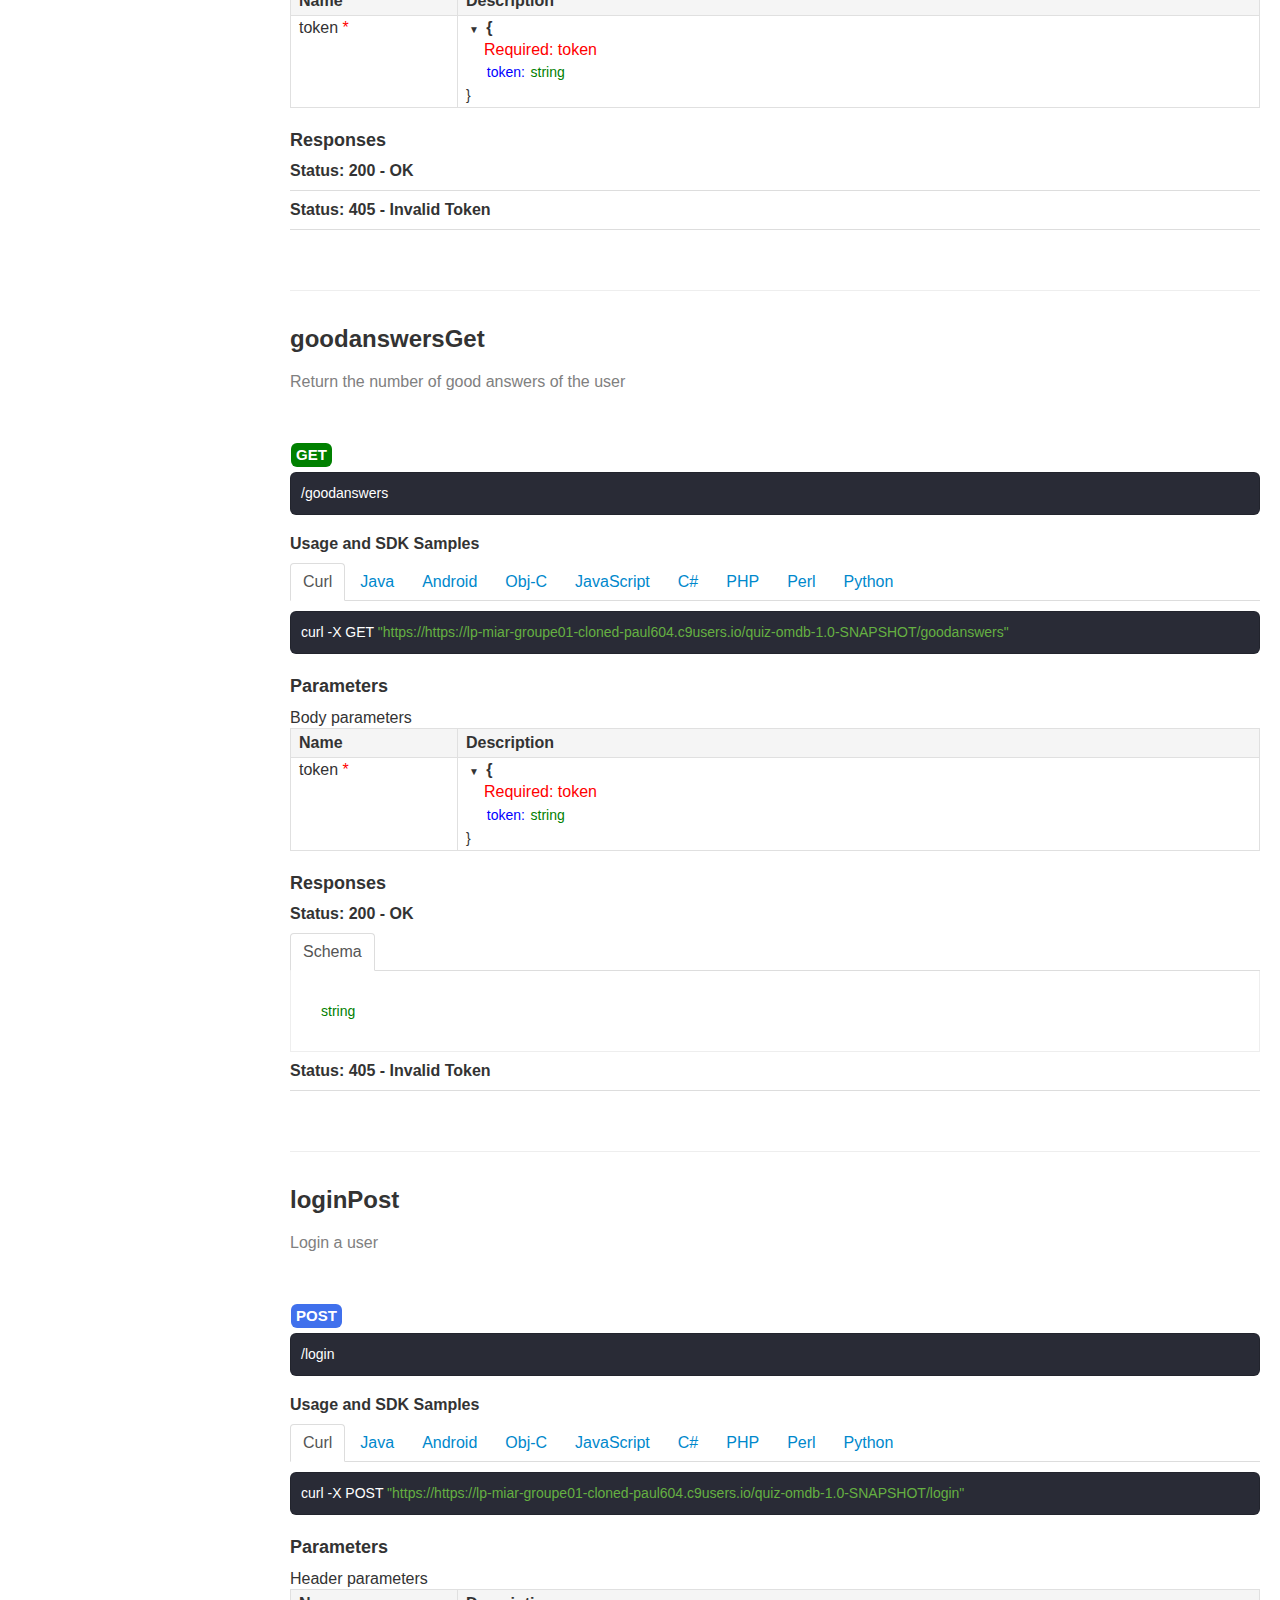
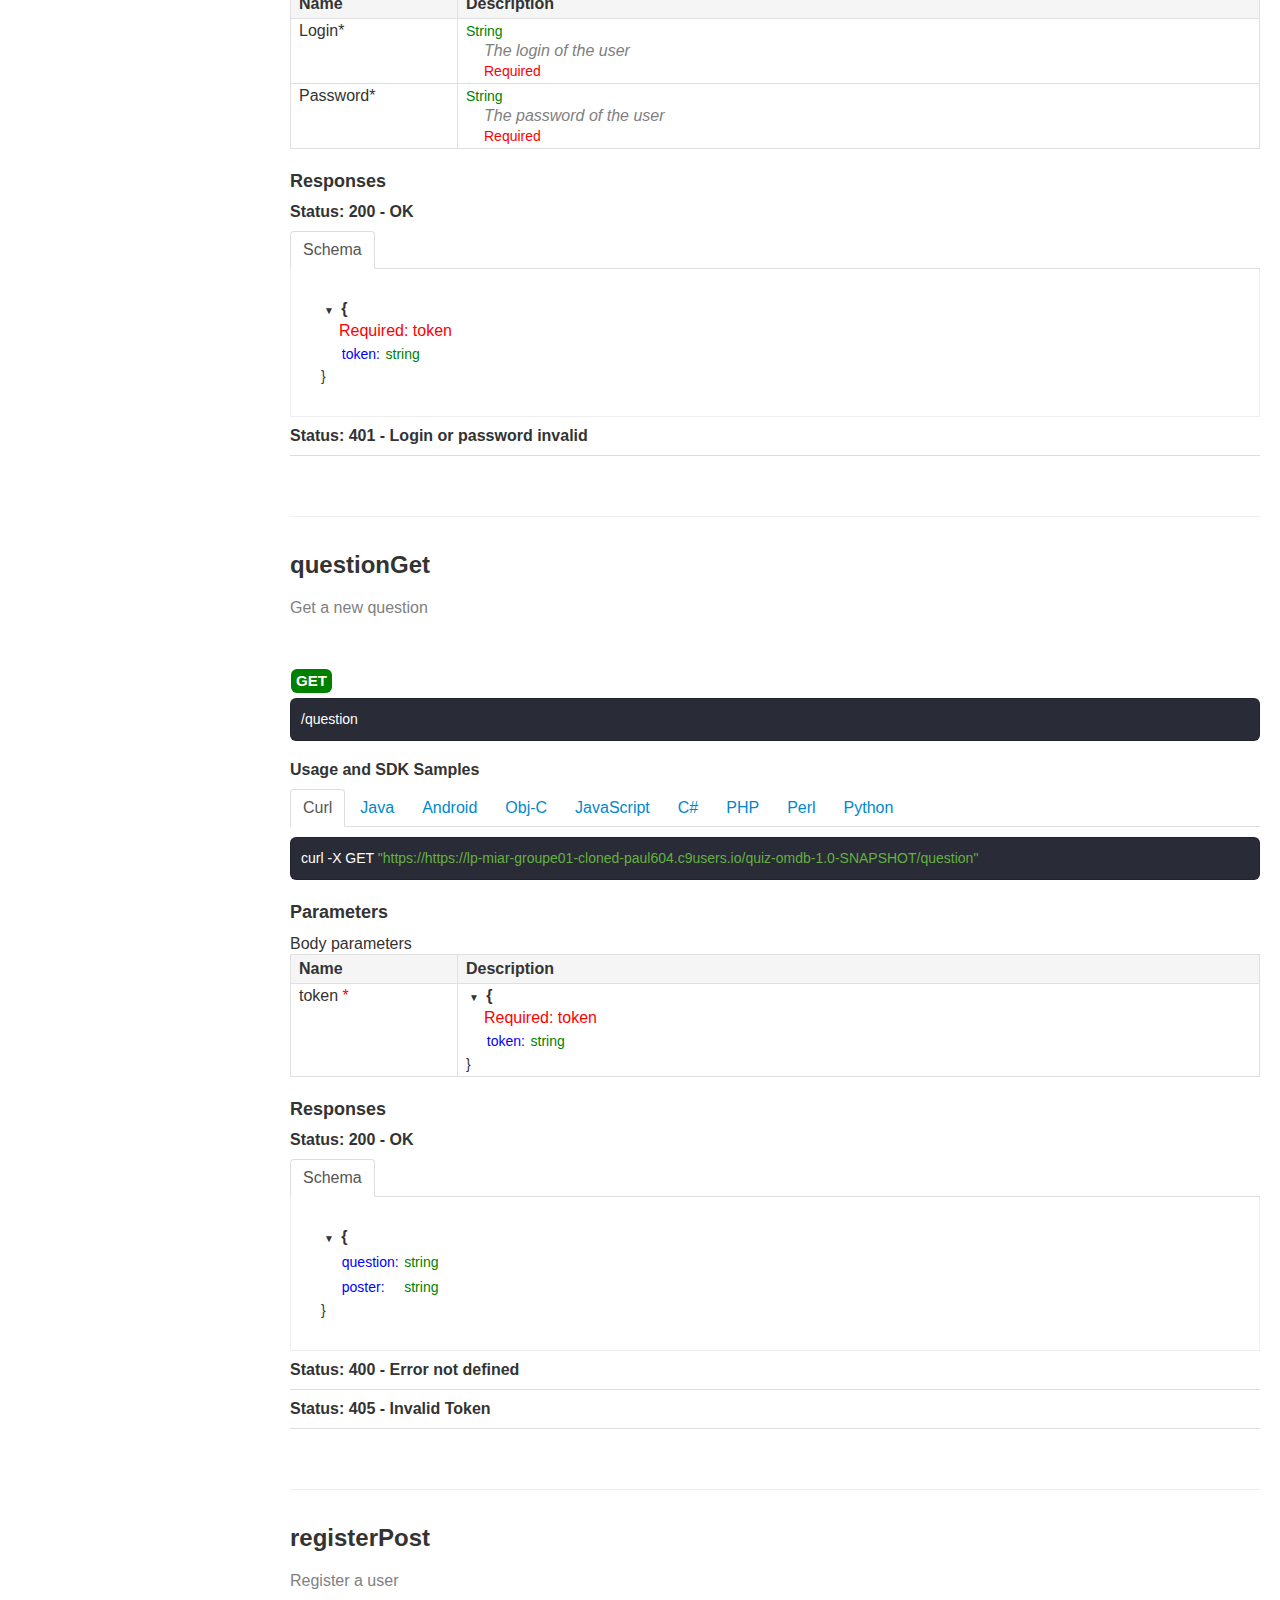
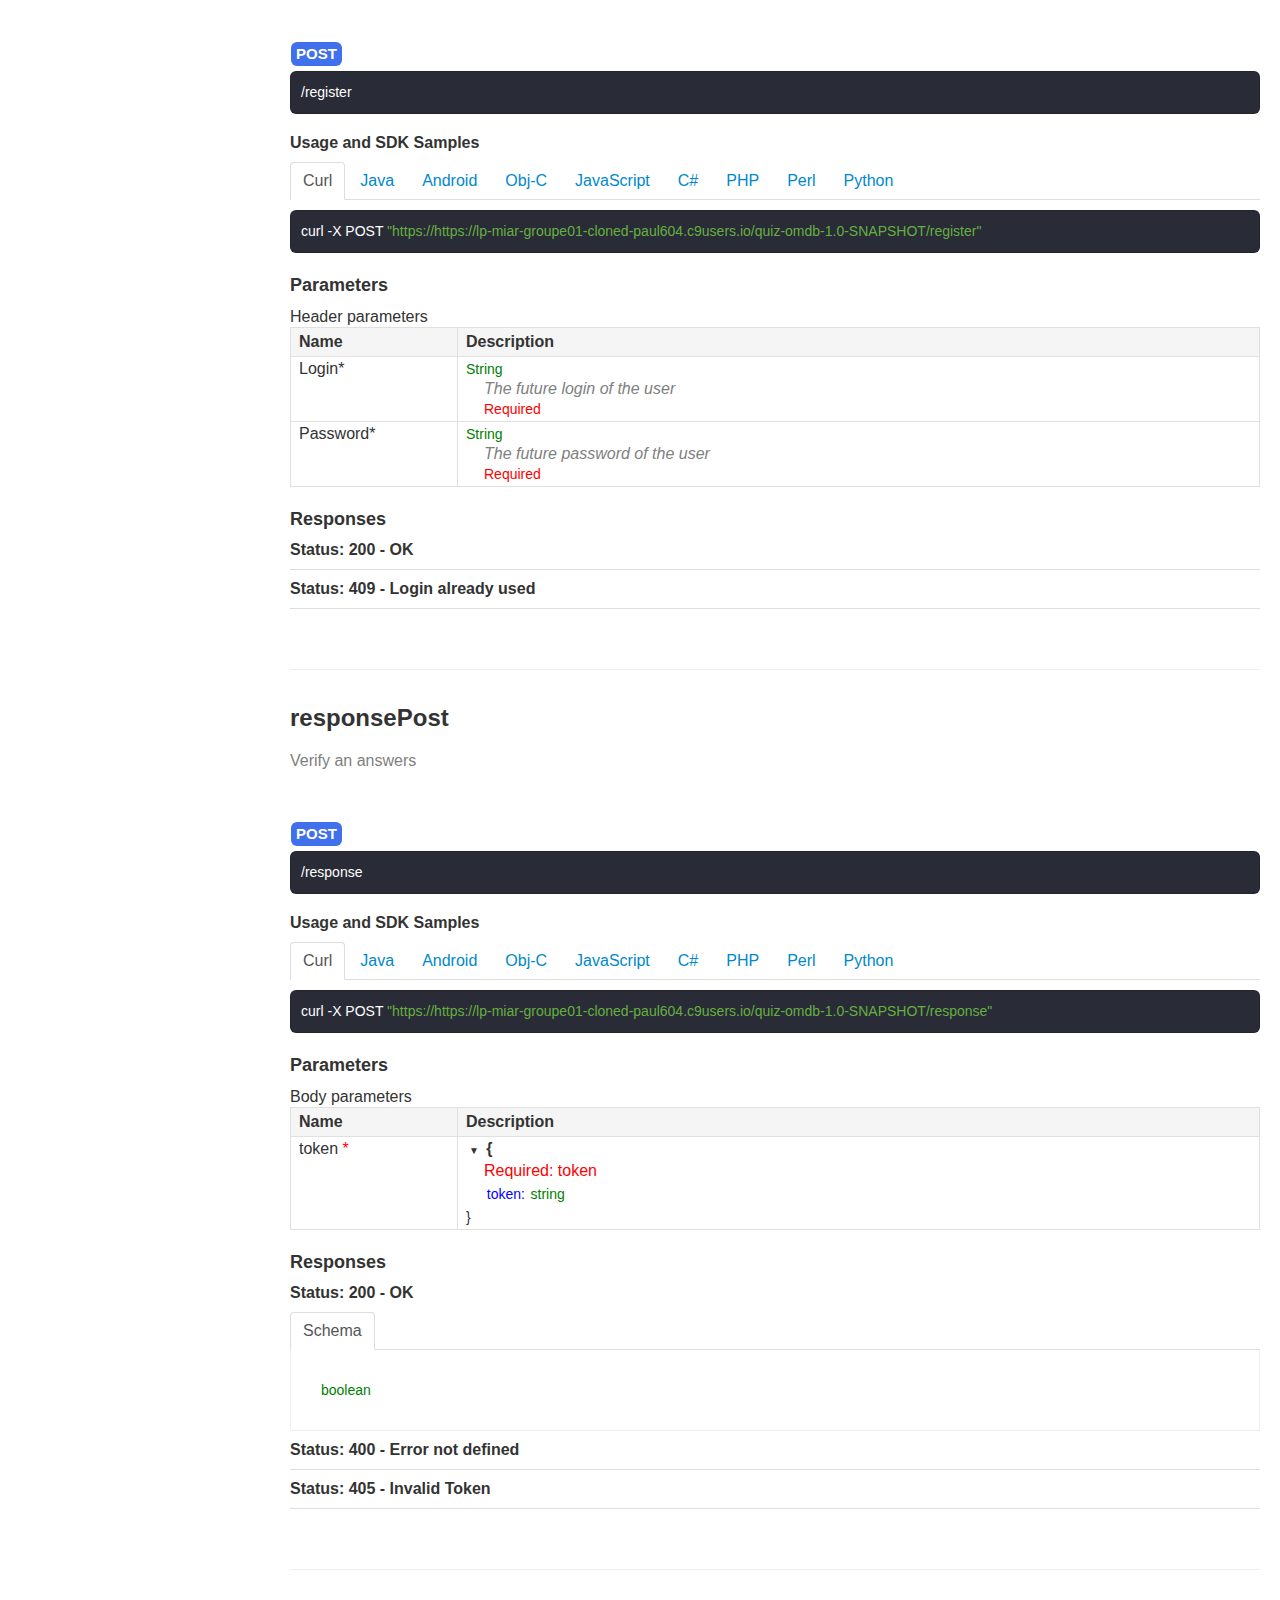
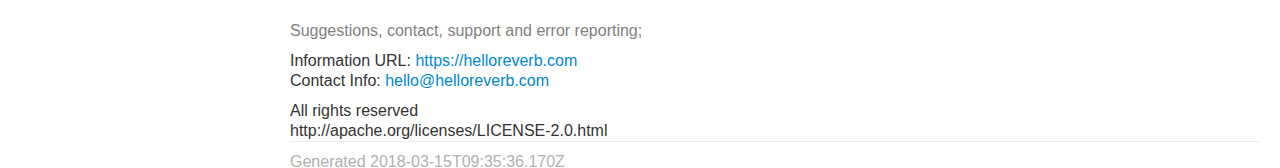
==== commit 96e6bd30: "Deploy paul604/quizz-movie to github.com/paul604/quizz-movie.git:gh-pages" ====
--- a/doc/index.html
+++ b/doc/index.html
@@ -2948,7 +2948,7 @@
           </div>
           <div id="generator">
             <div class="content">
-              Generated 2018-03-14T14:33:26.200Z
+              Generated 2018-03-15T09:35:36.170Z
             </div>
           </div>
       </div>
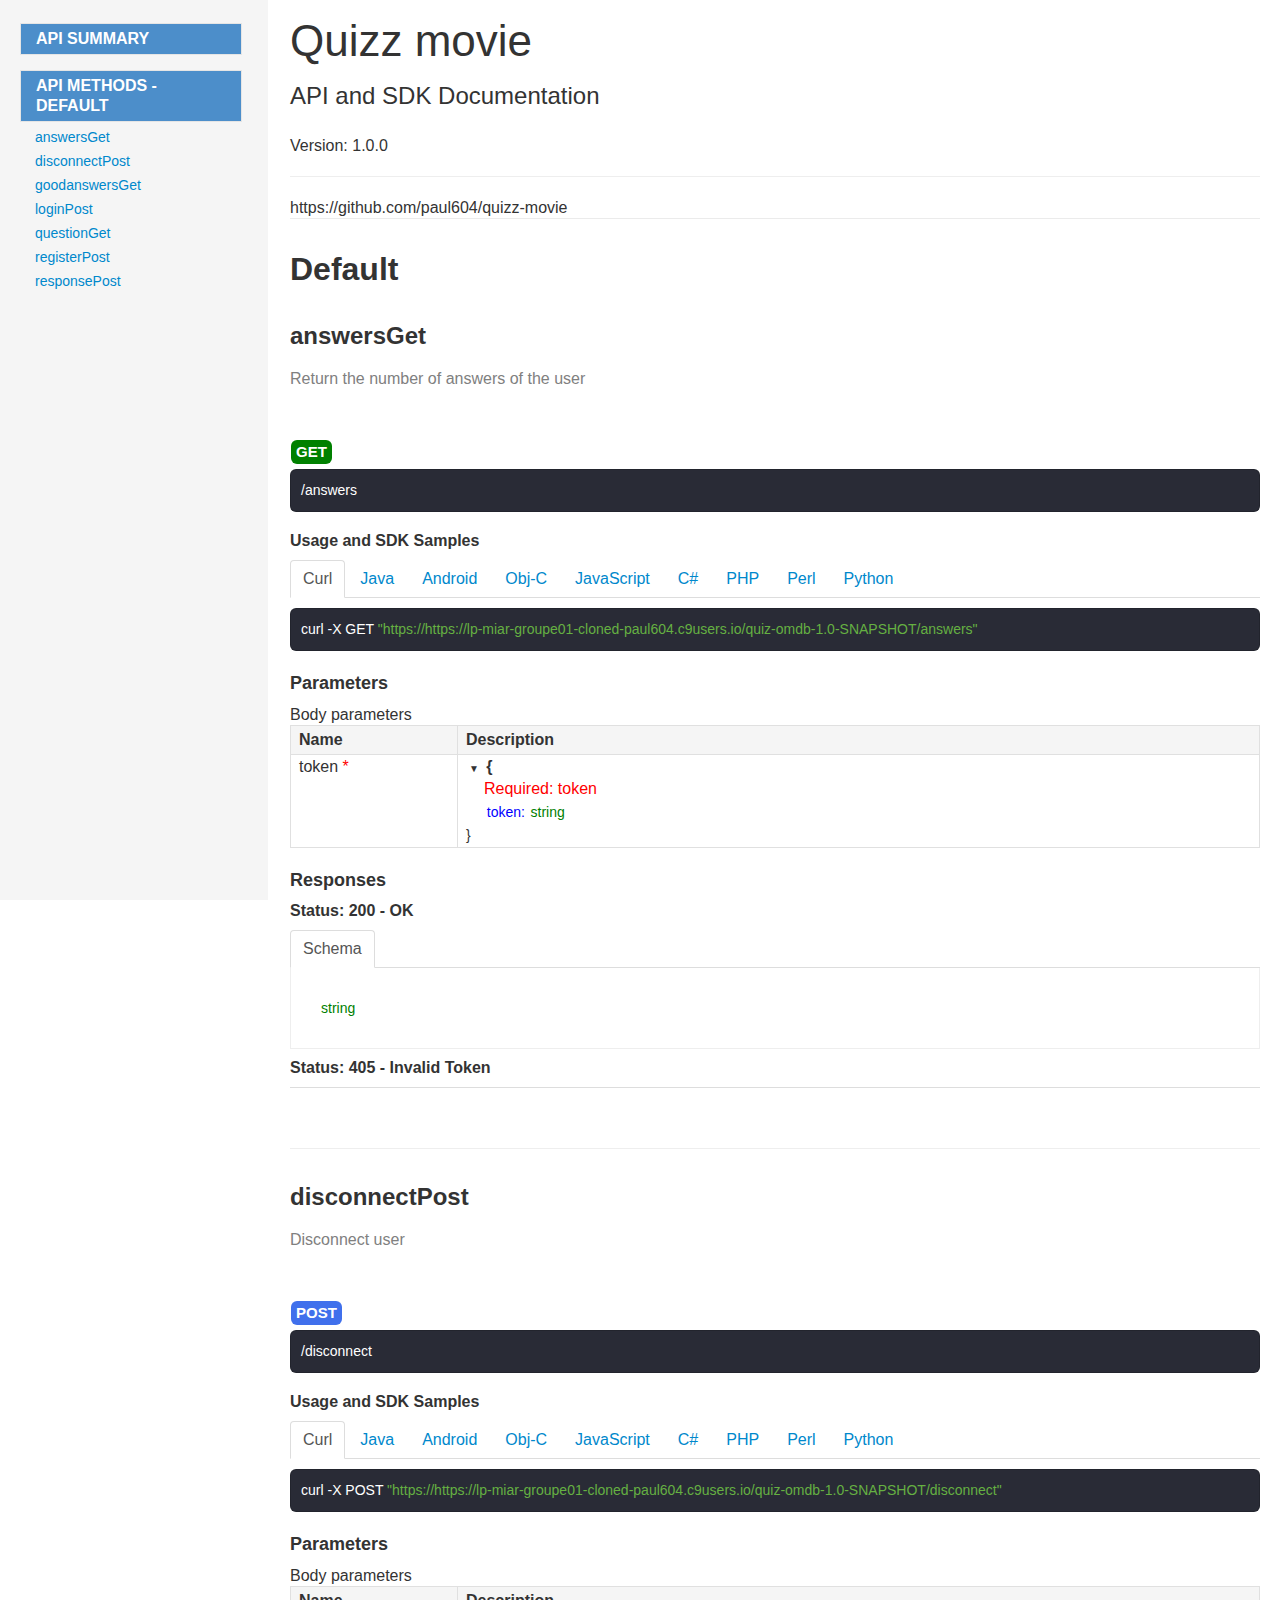
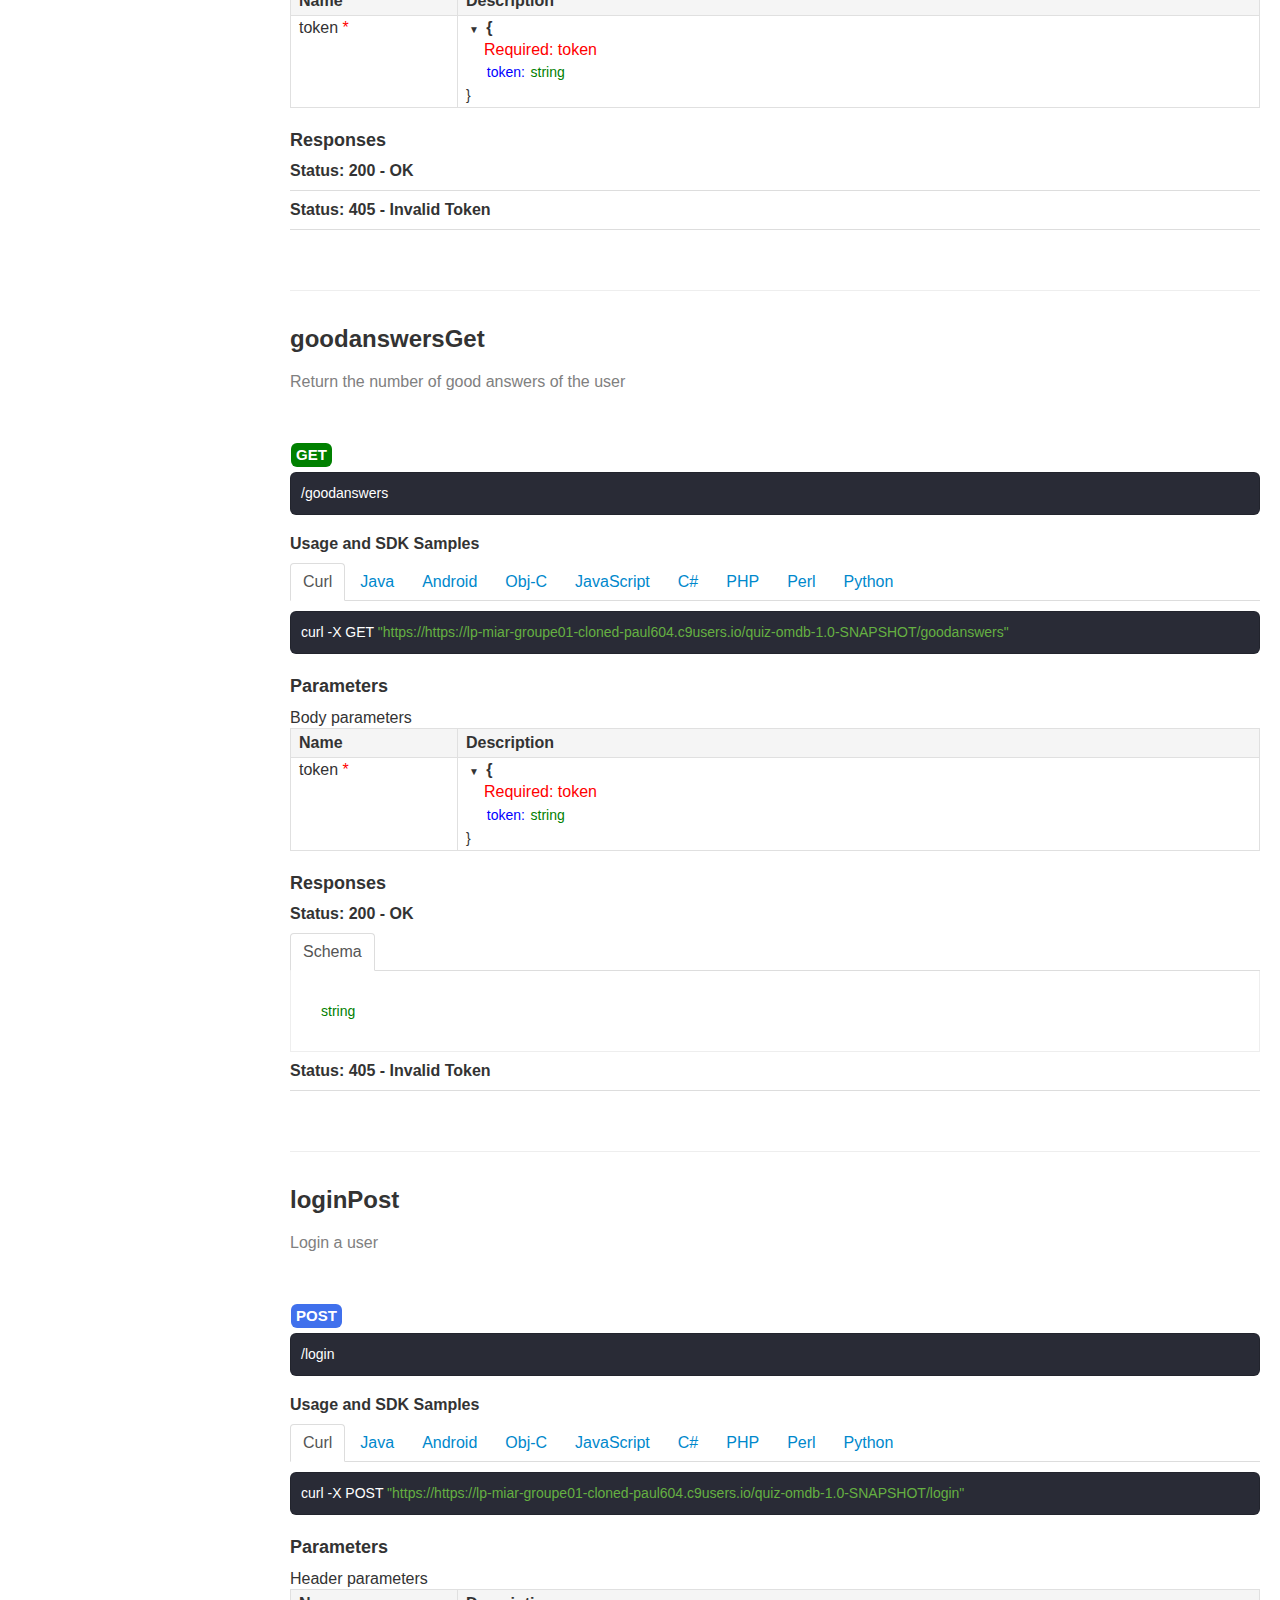
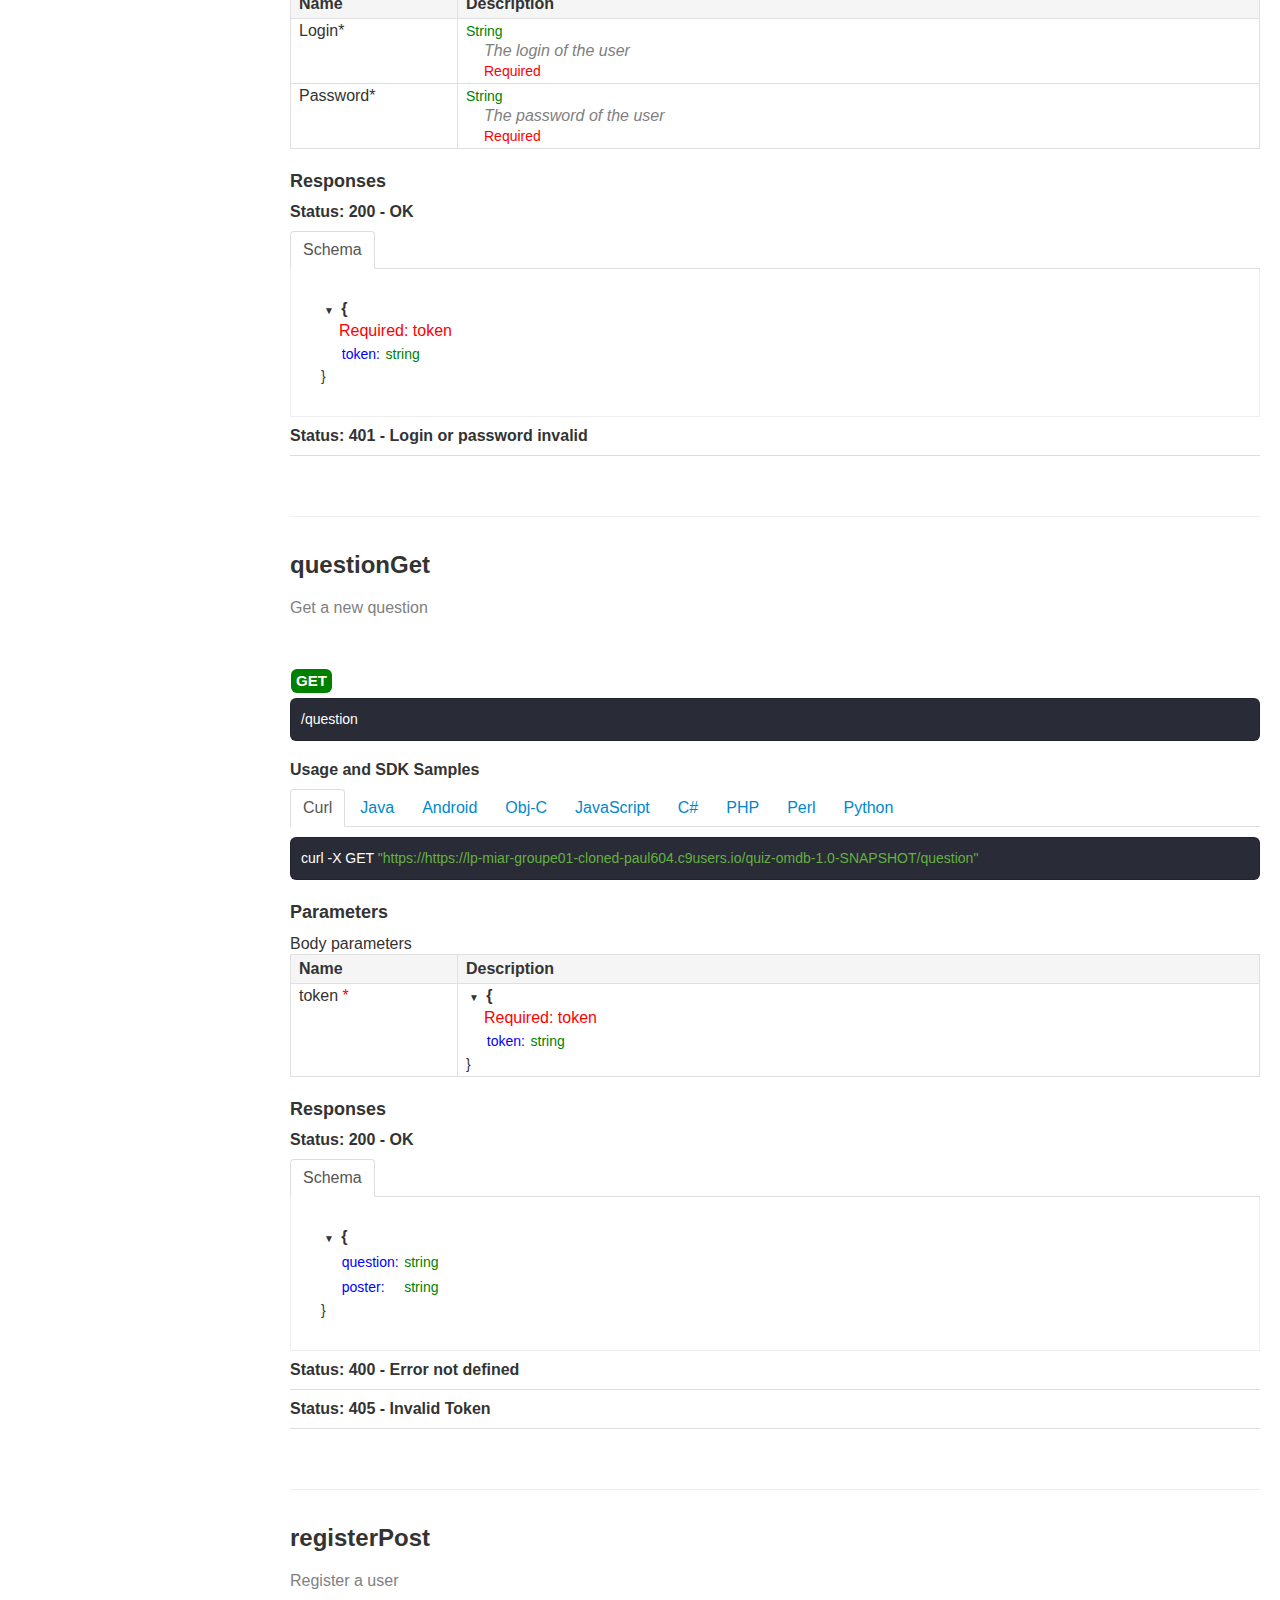
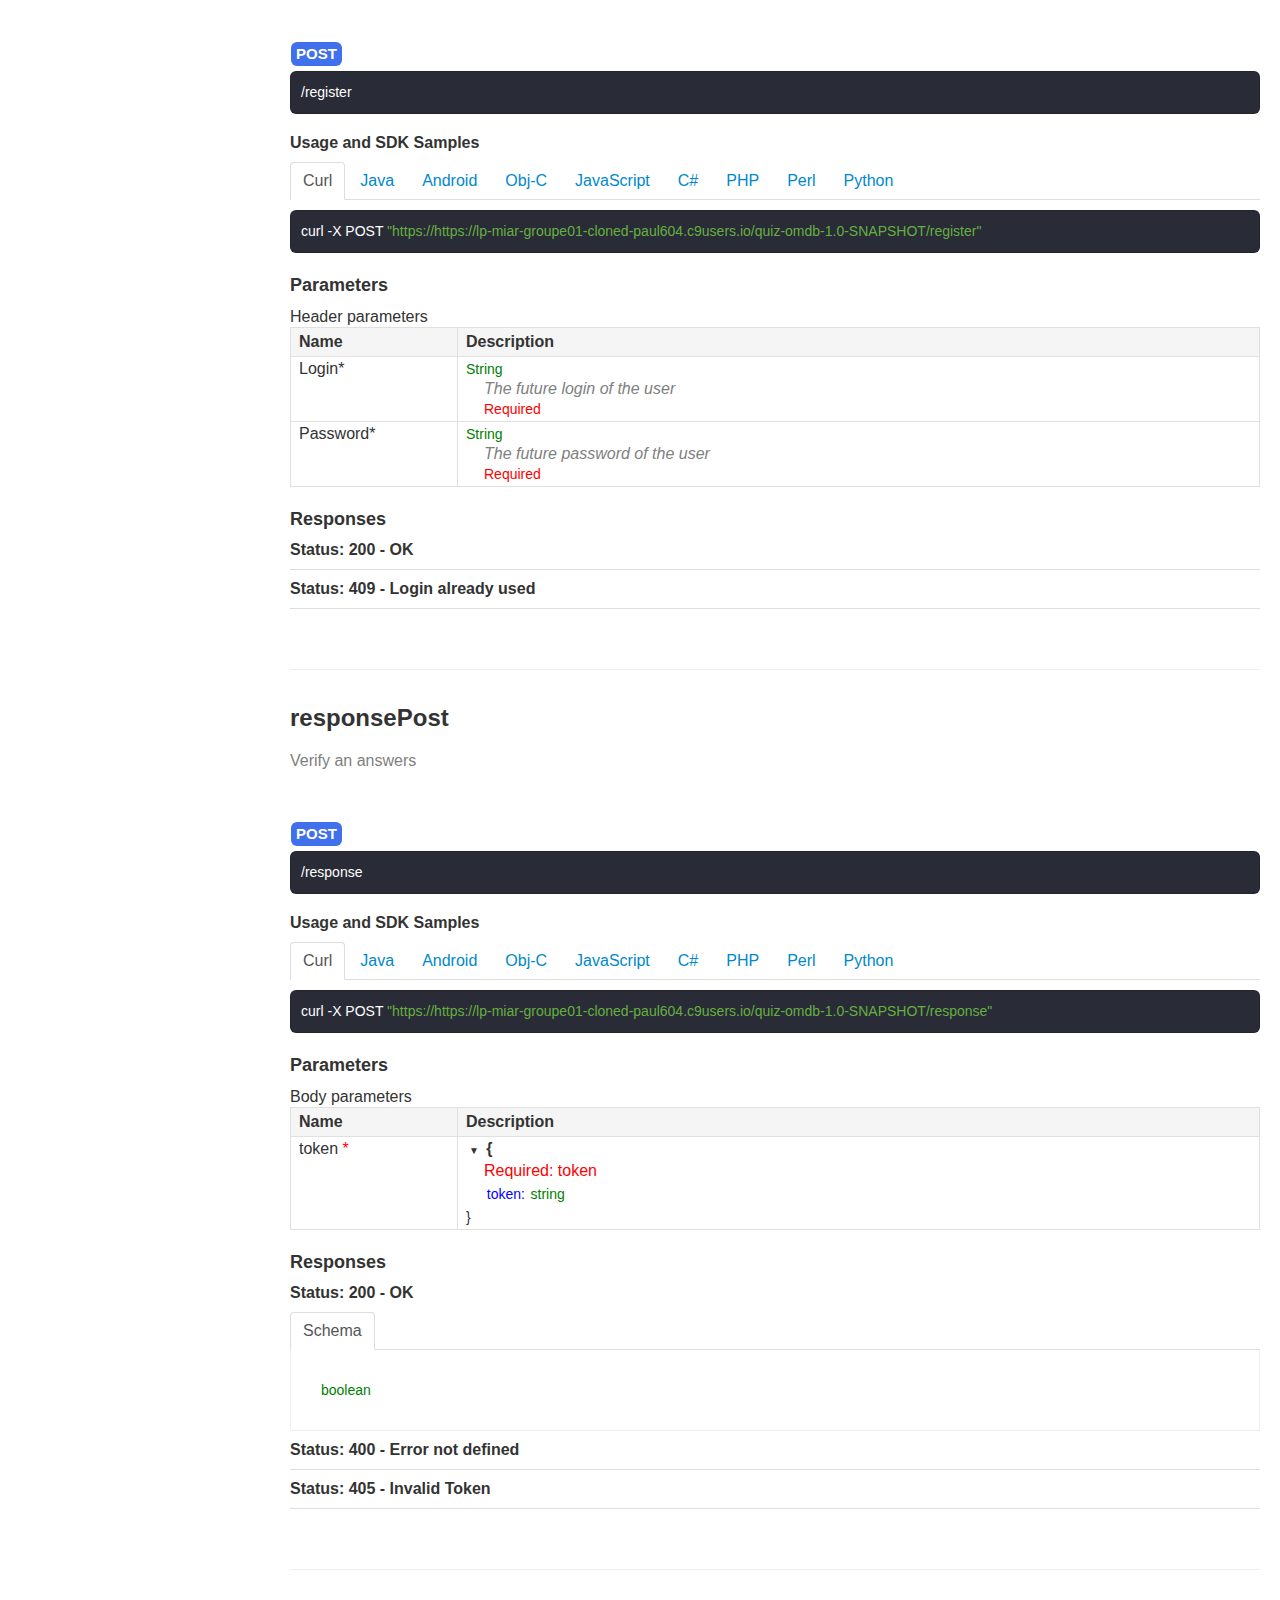
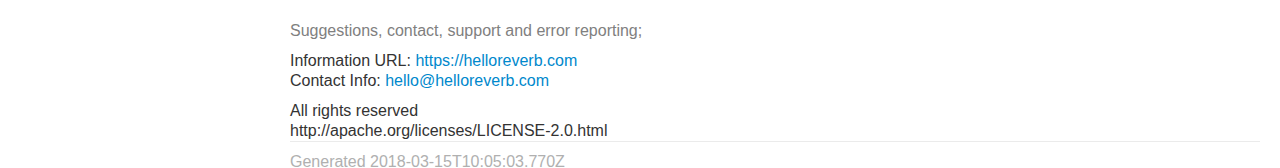
==== commit fce7d2c8: "Deploy paul604/quizz-movie to github.com/paul604/quizz-movie.git:gh-pages" ====
--- a/doc/index.html
+++ b/doc/index.html
@@ -2948,7 +2948,7 @@
           </div>
           <div id="generator">
             <div class="content">
-              Generated 2018-03-15T09:35:36.170Z
+              Generated 2018-03-15T10:05:03.770Z
             </div>
           </div>
       </div>
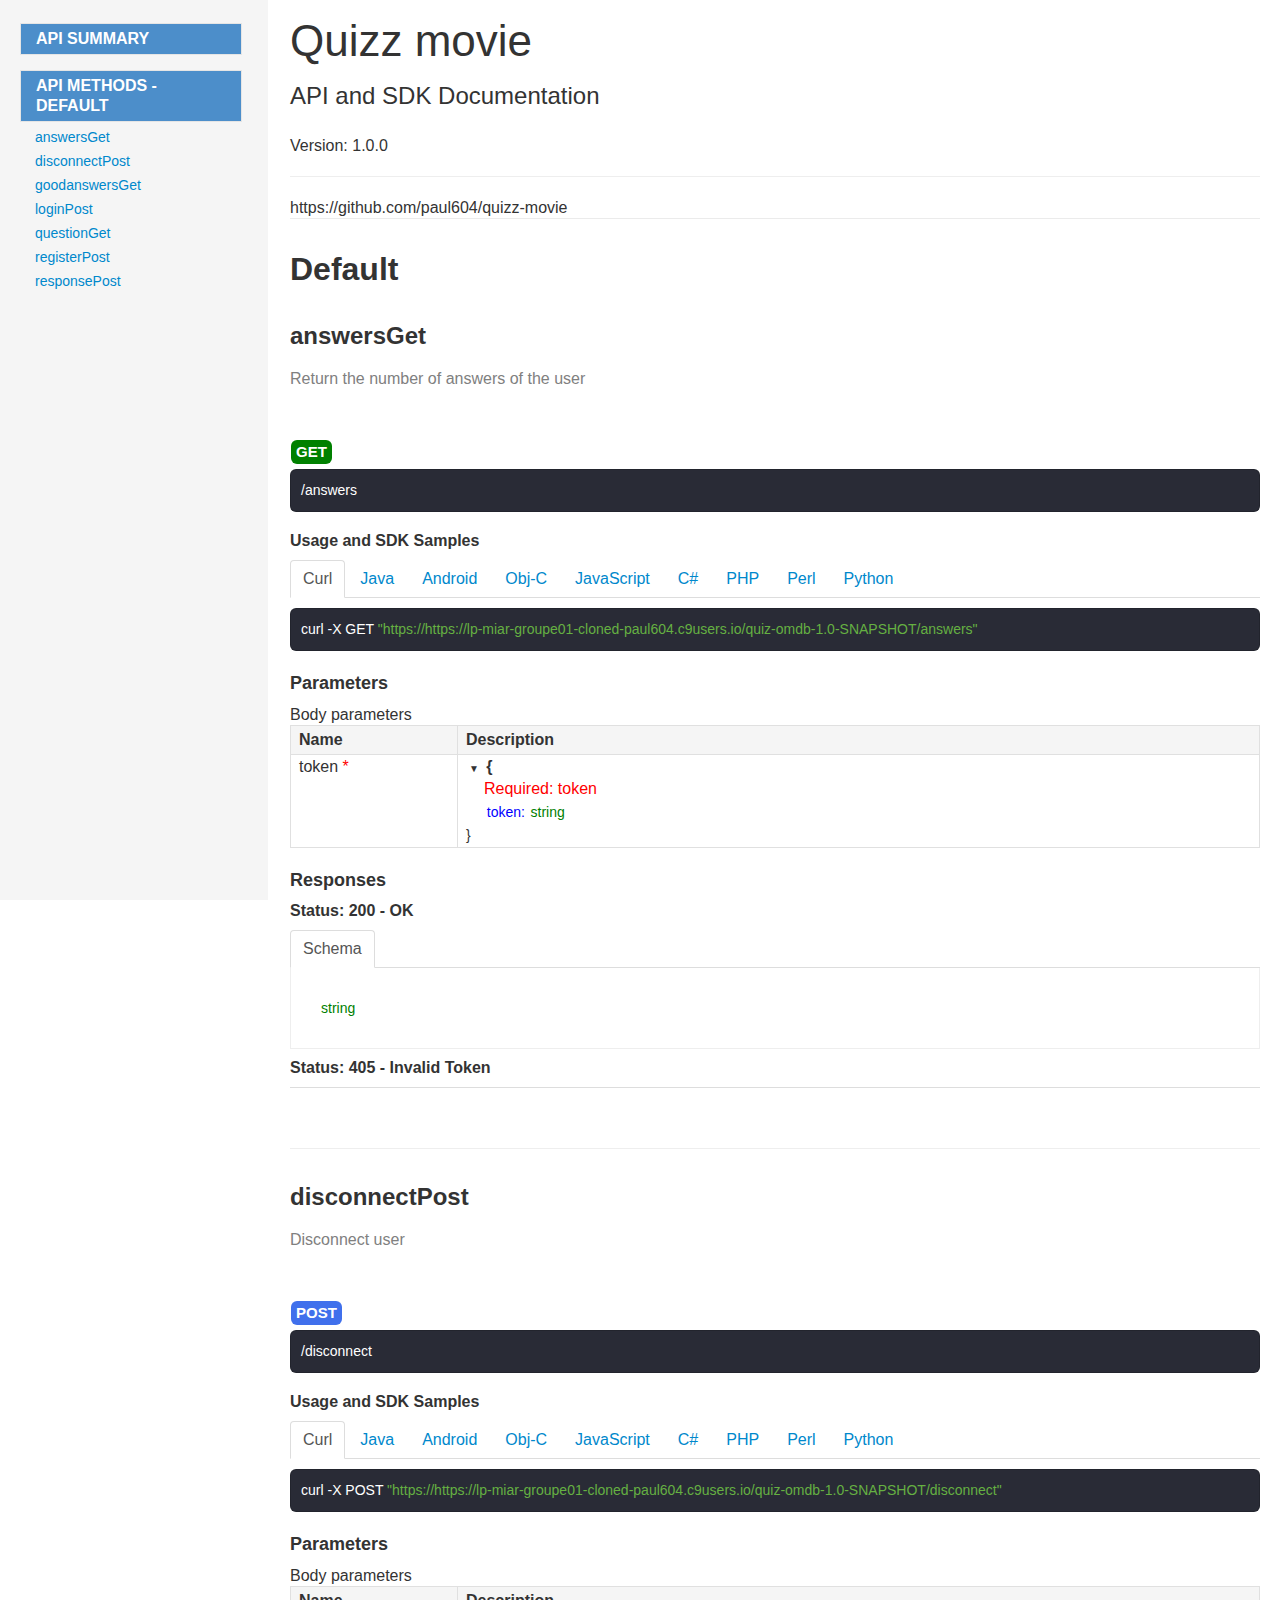
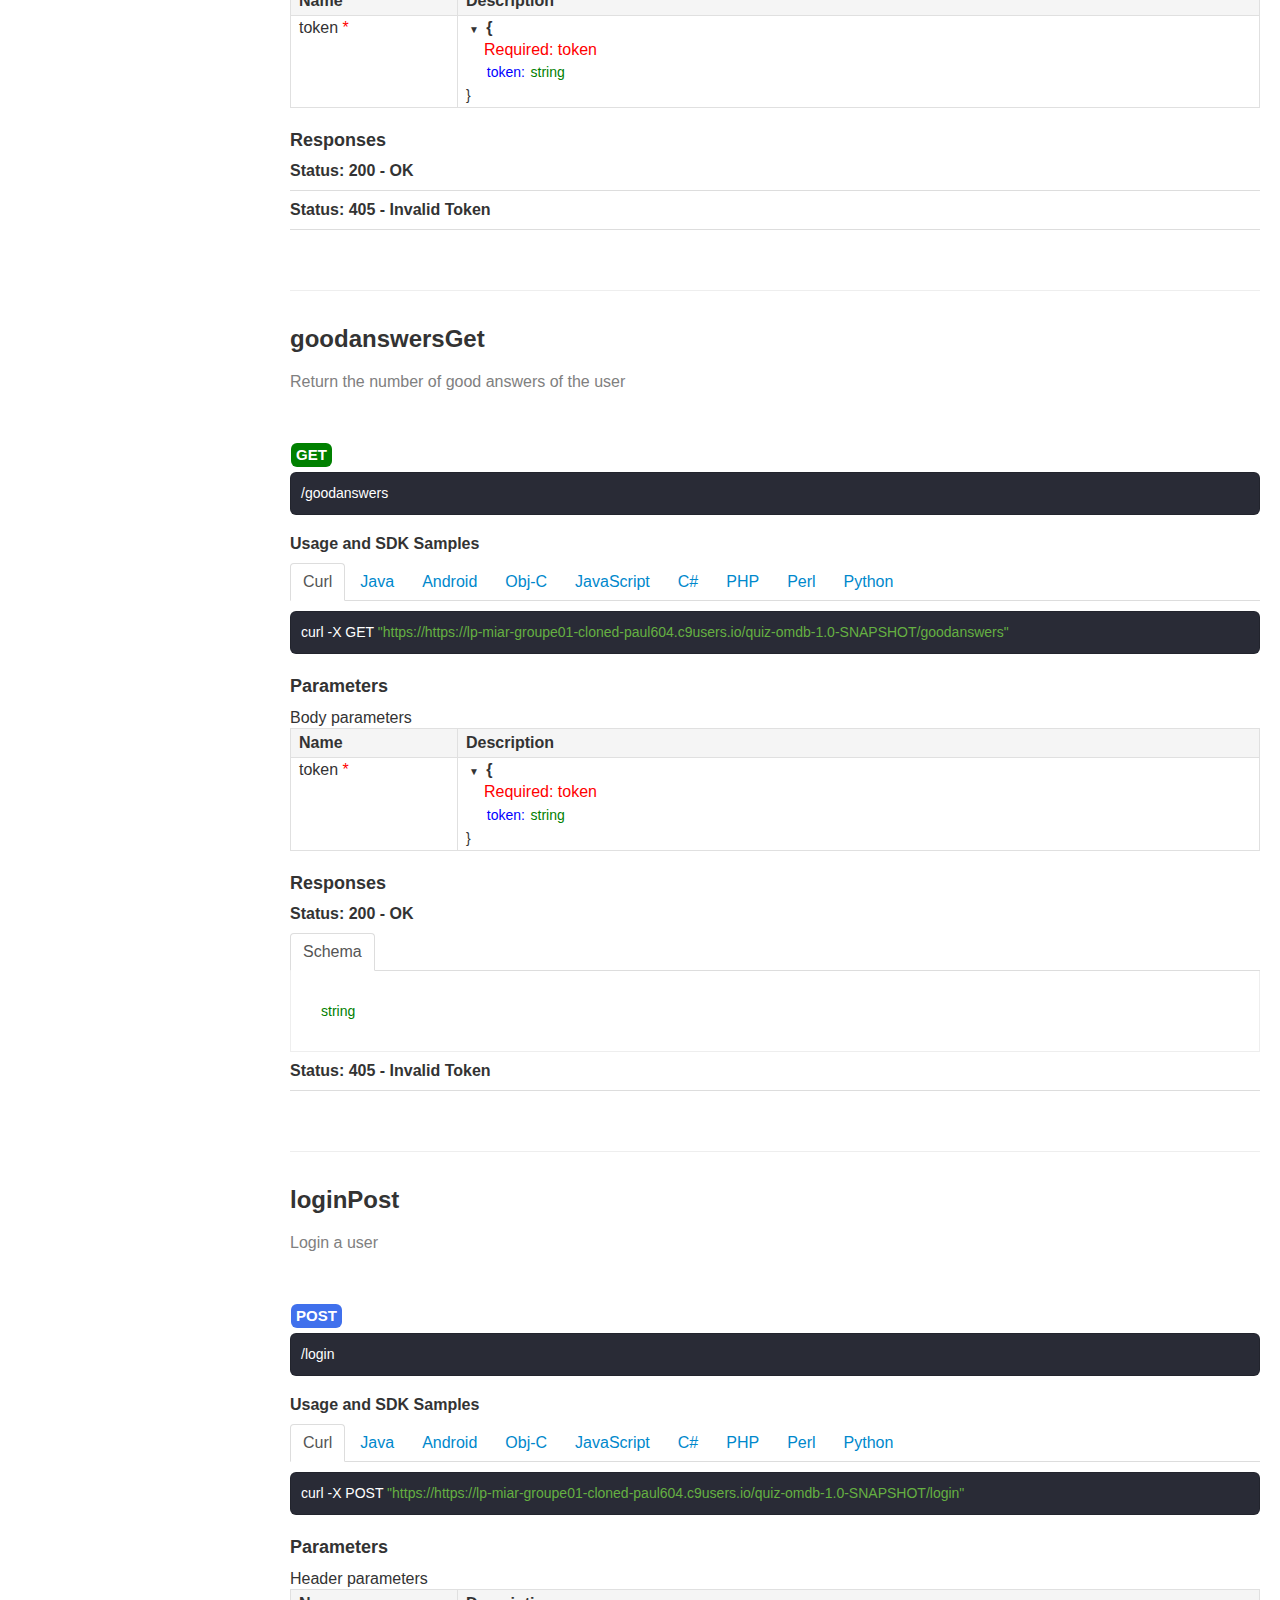
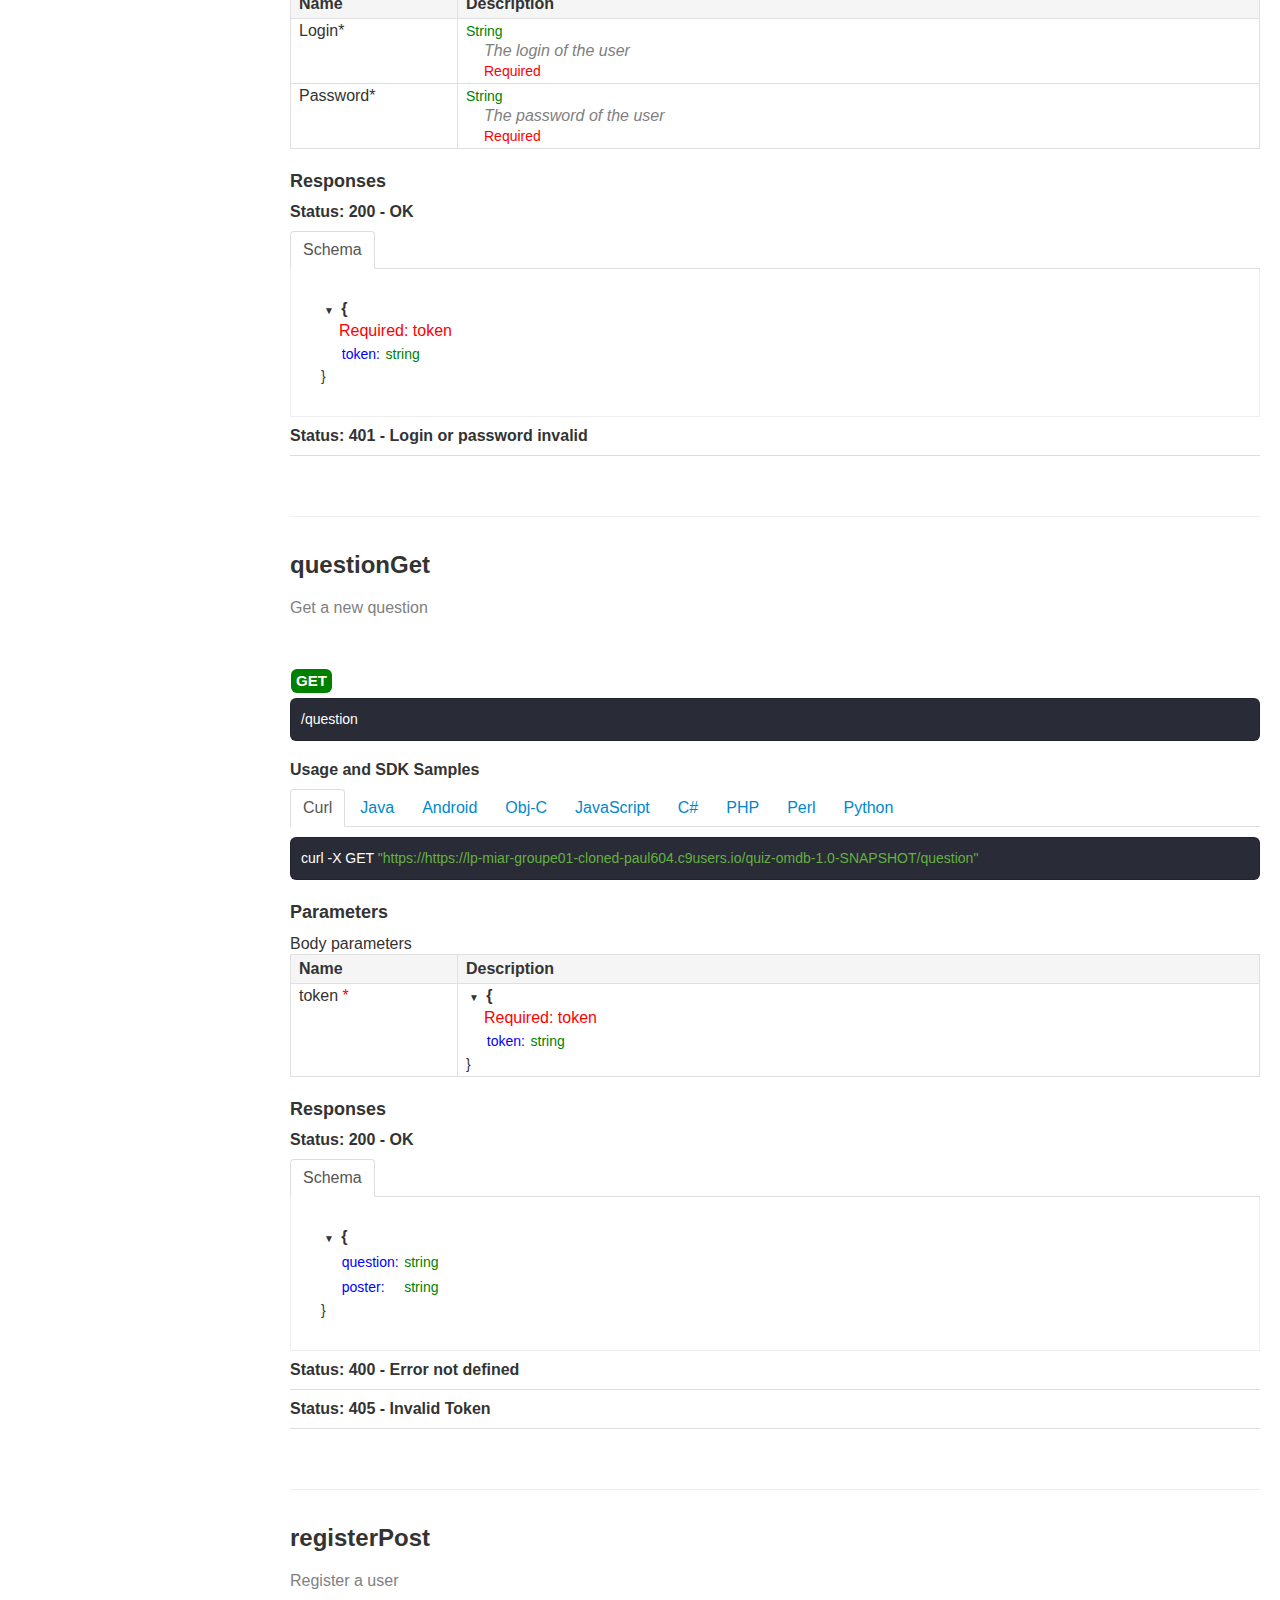
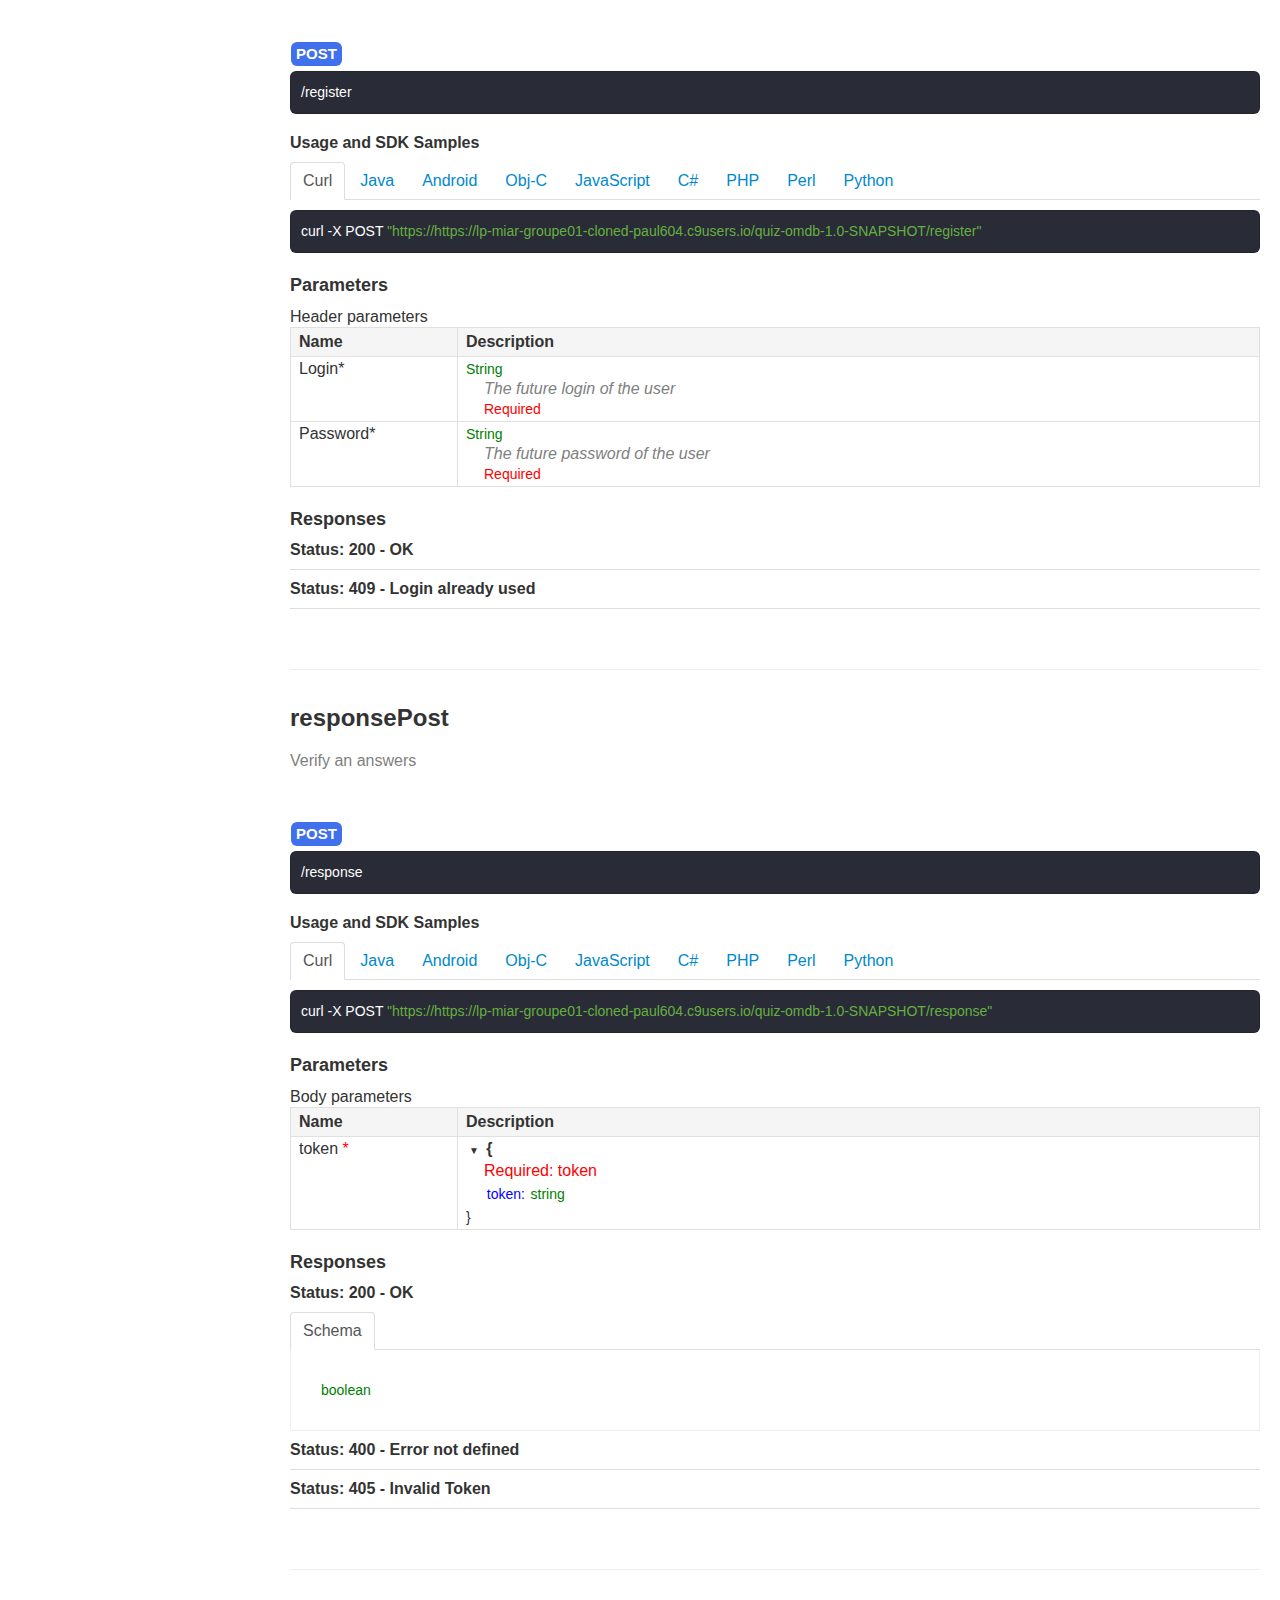
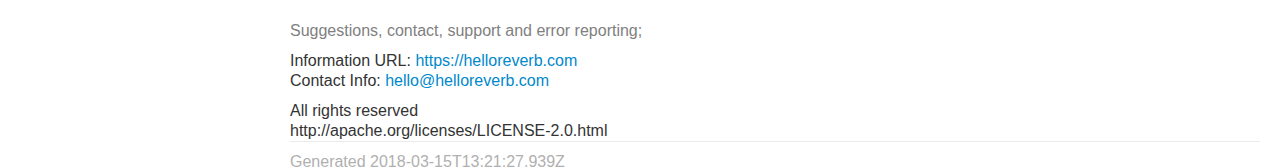
==== commit 5467e644: "Deploy paul604/quizz-movie to github.com/paul604/quizz-movie.git:gh-pages" ====
--- a/doc/index.html
+++ b/doc/index.html
@@ -2948,7 +2948,7 @@
           </div>
           <div id="generator">
             <div class="content">
-              Generated 2018-03-15T10:05:03.770Z
+              Generated 2018-03-15T13:21:27.939Z
             </div>
           </div>
       </div>
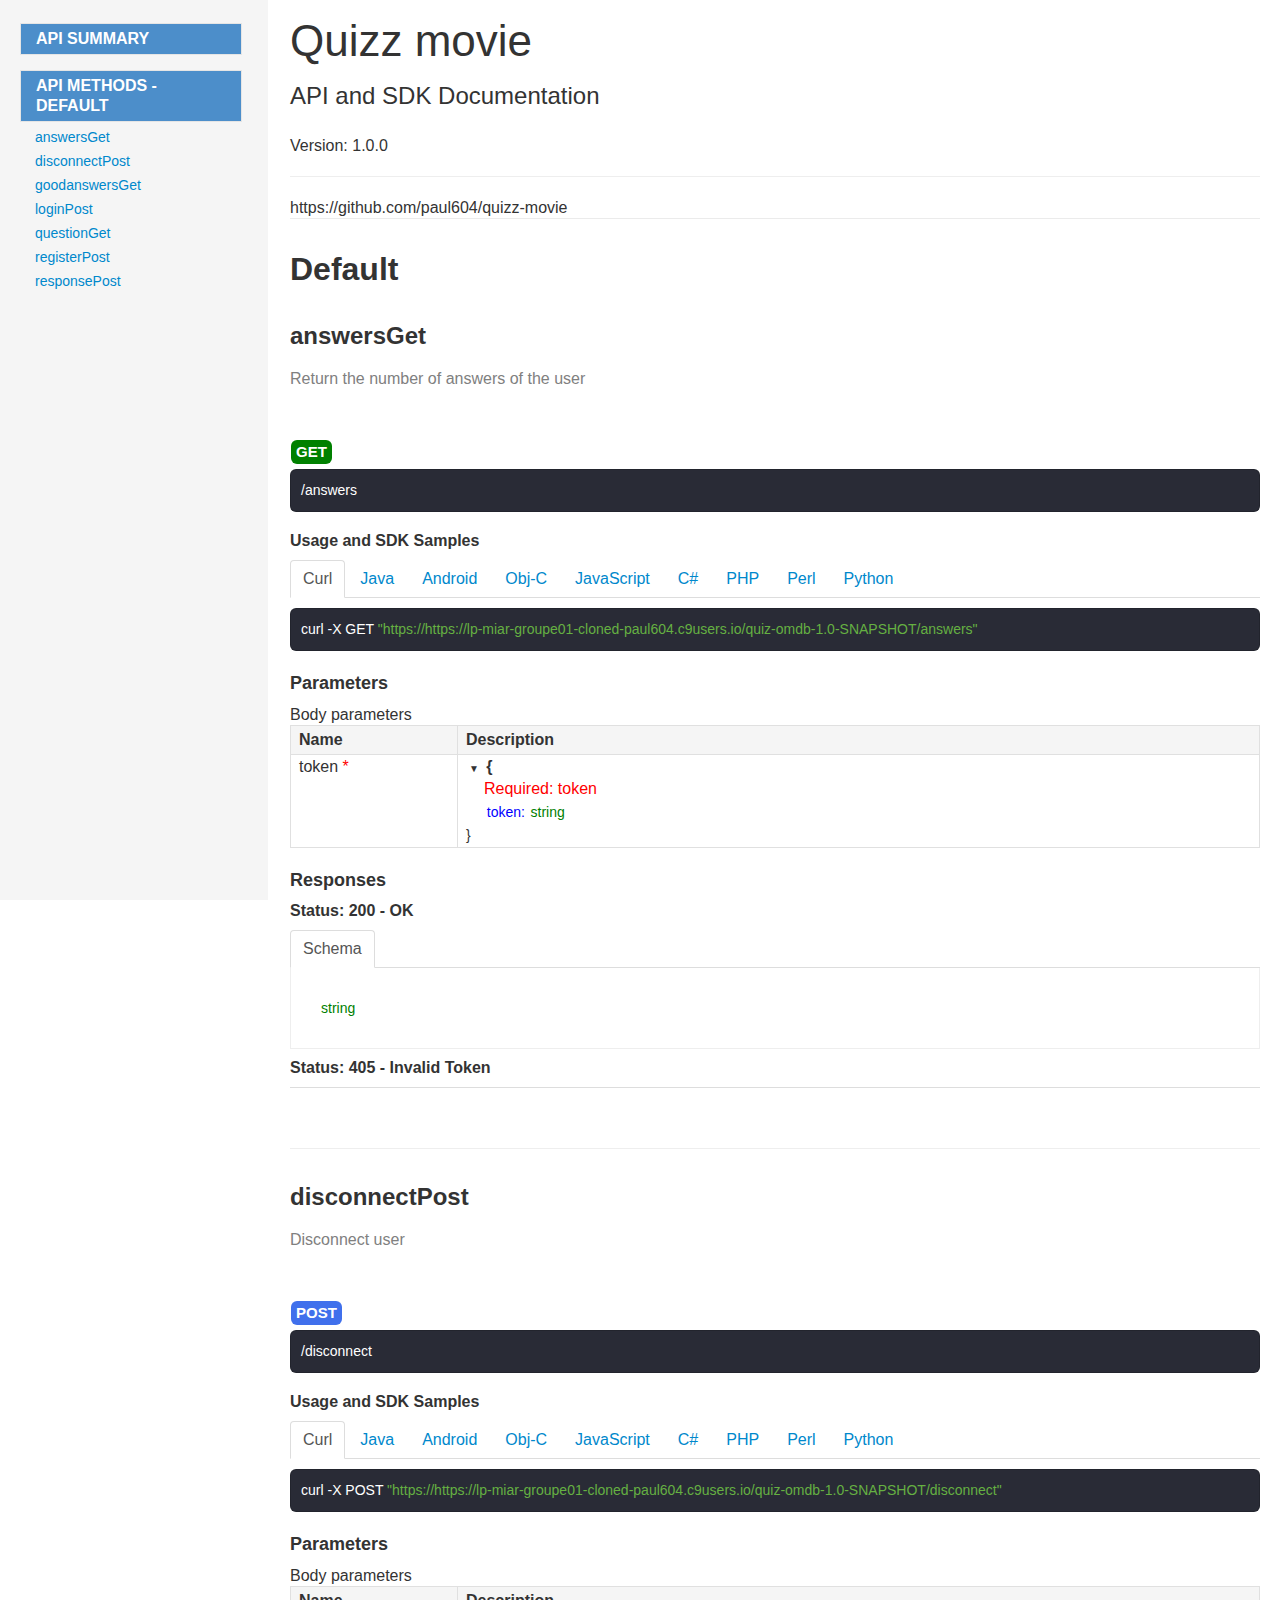
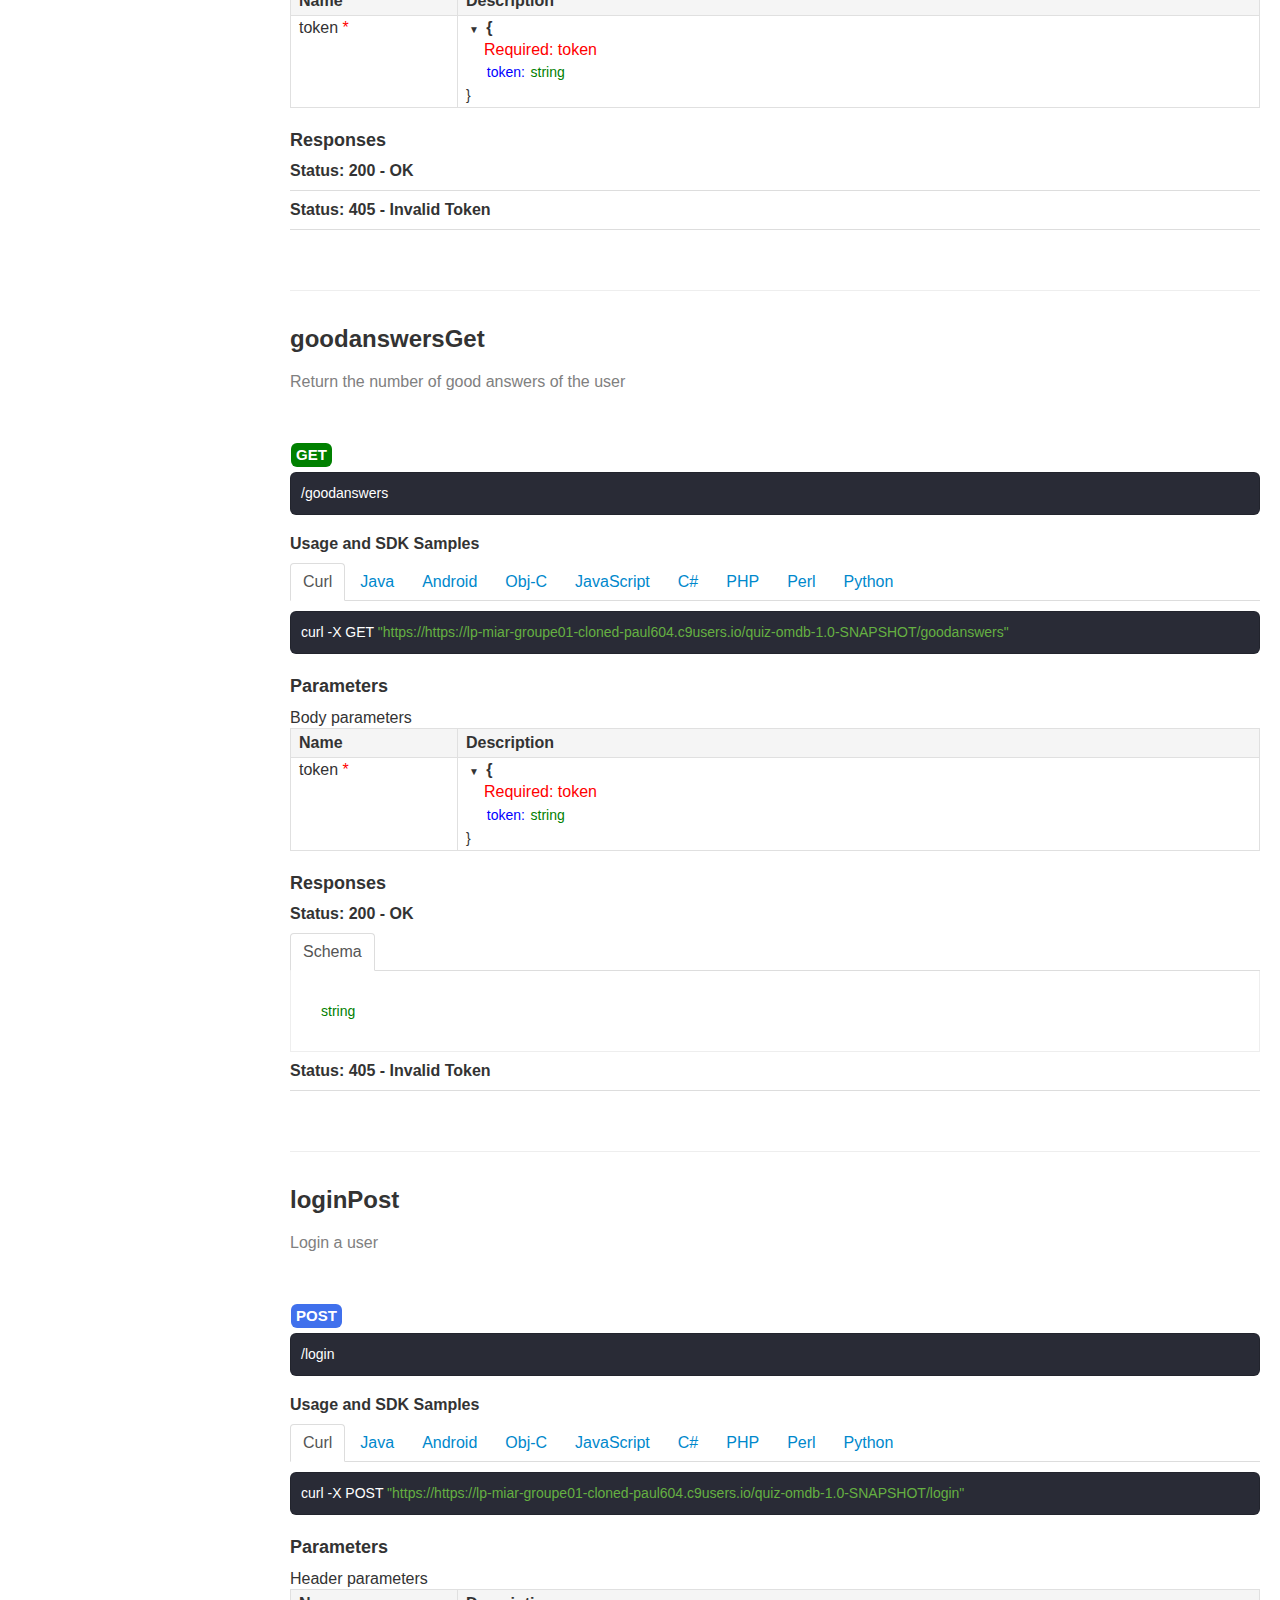
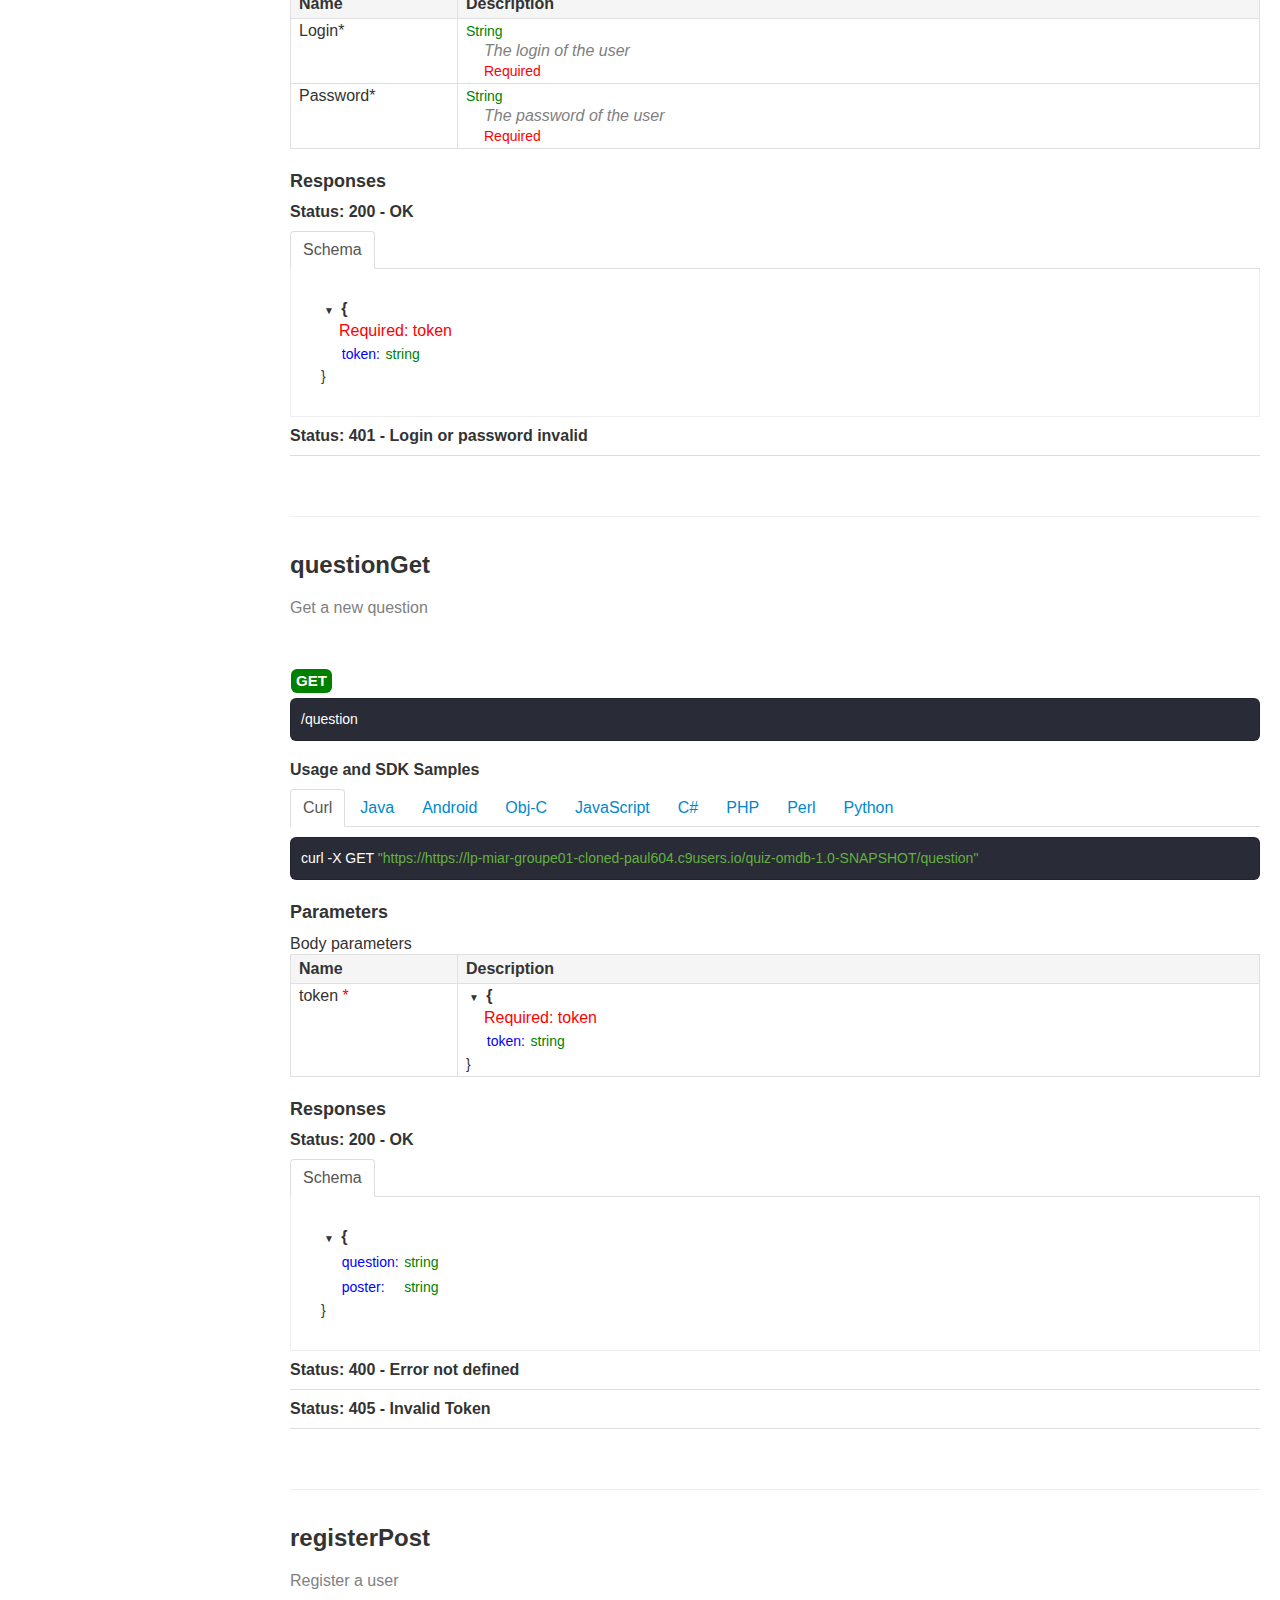
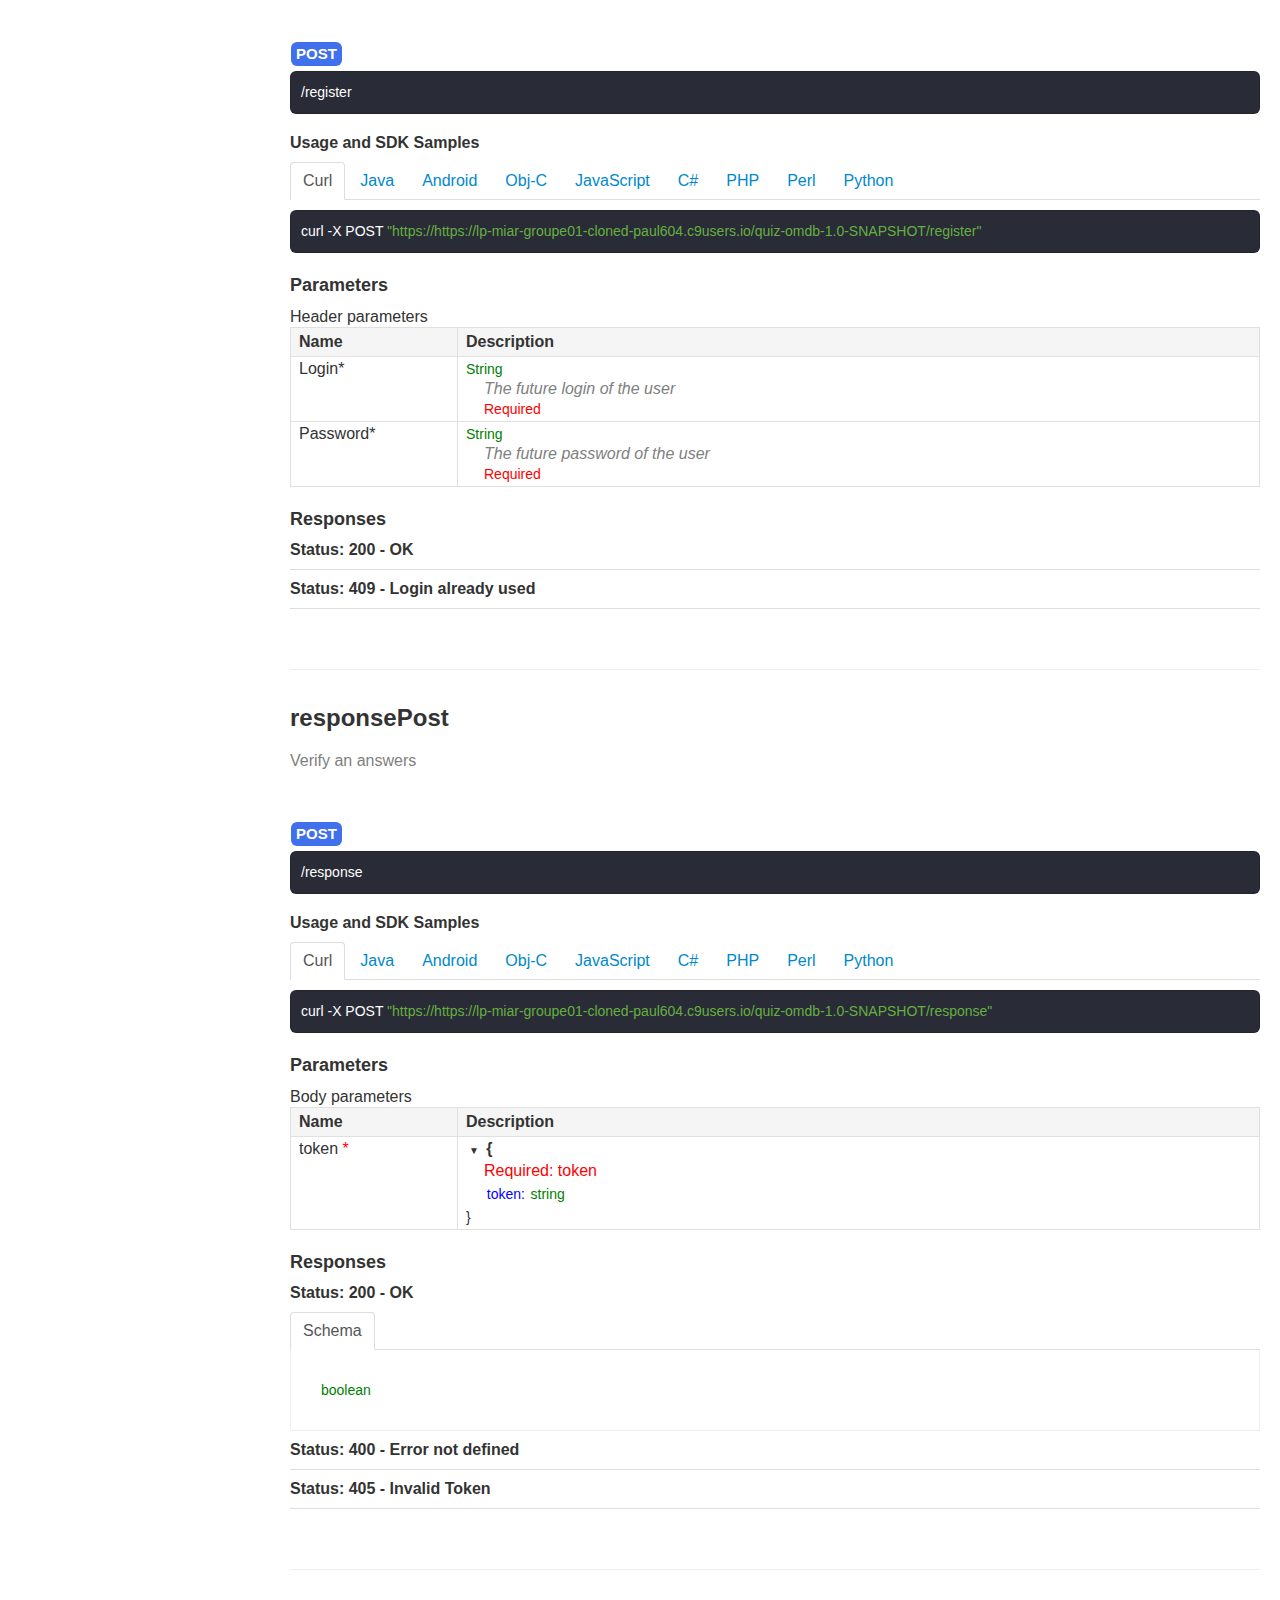
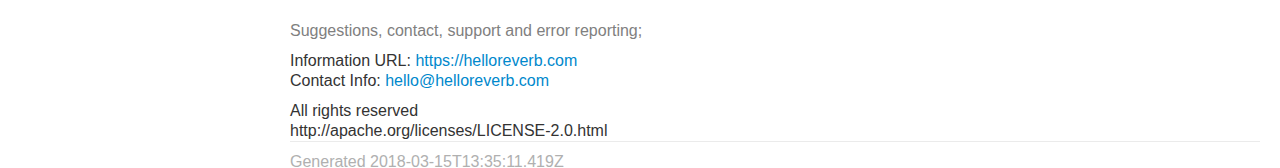
==== commit e915f97f: "Deploy paul604/quizz-movie to github.com/paul604/quizz-movie.git:gh-pages" ====
--- a/doc/index.html
+++ b/doc/index.html
@@ -2948,7 +2948,7 @@
           </div>
           <div id="generator">
             <div class="content">
-              Generated 2018-03-15T13:21:27.939Z
+              Generated 2018-03-15T13:35:11.419Z
             </div>
           </div>
       </div>
